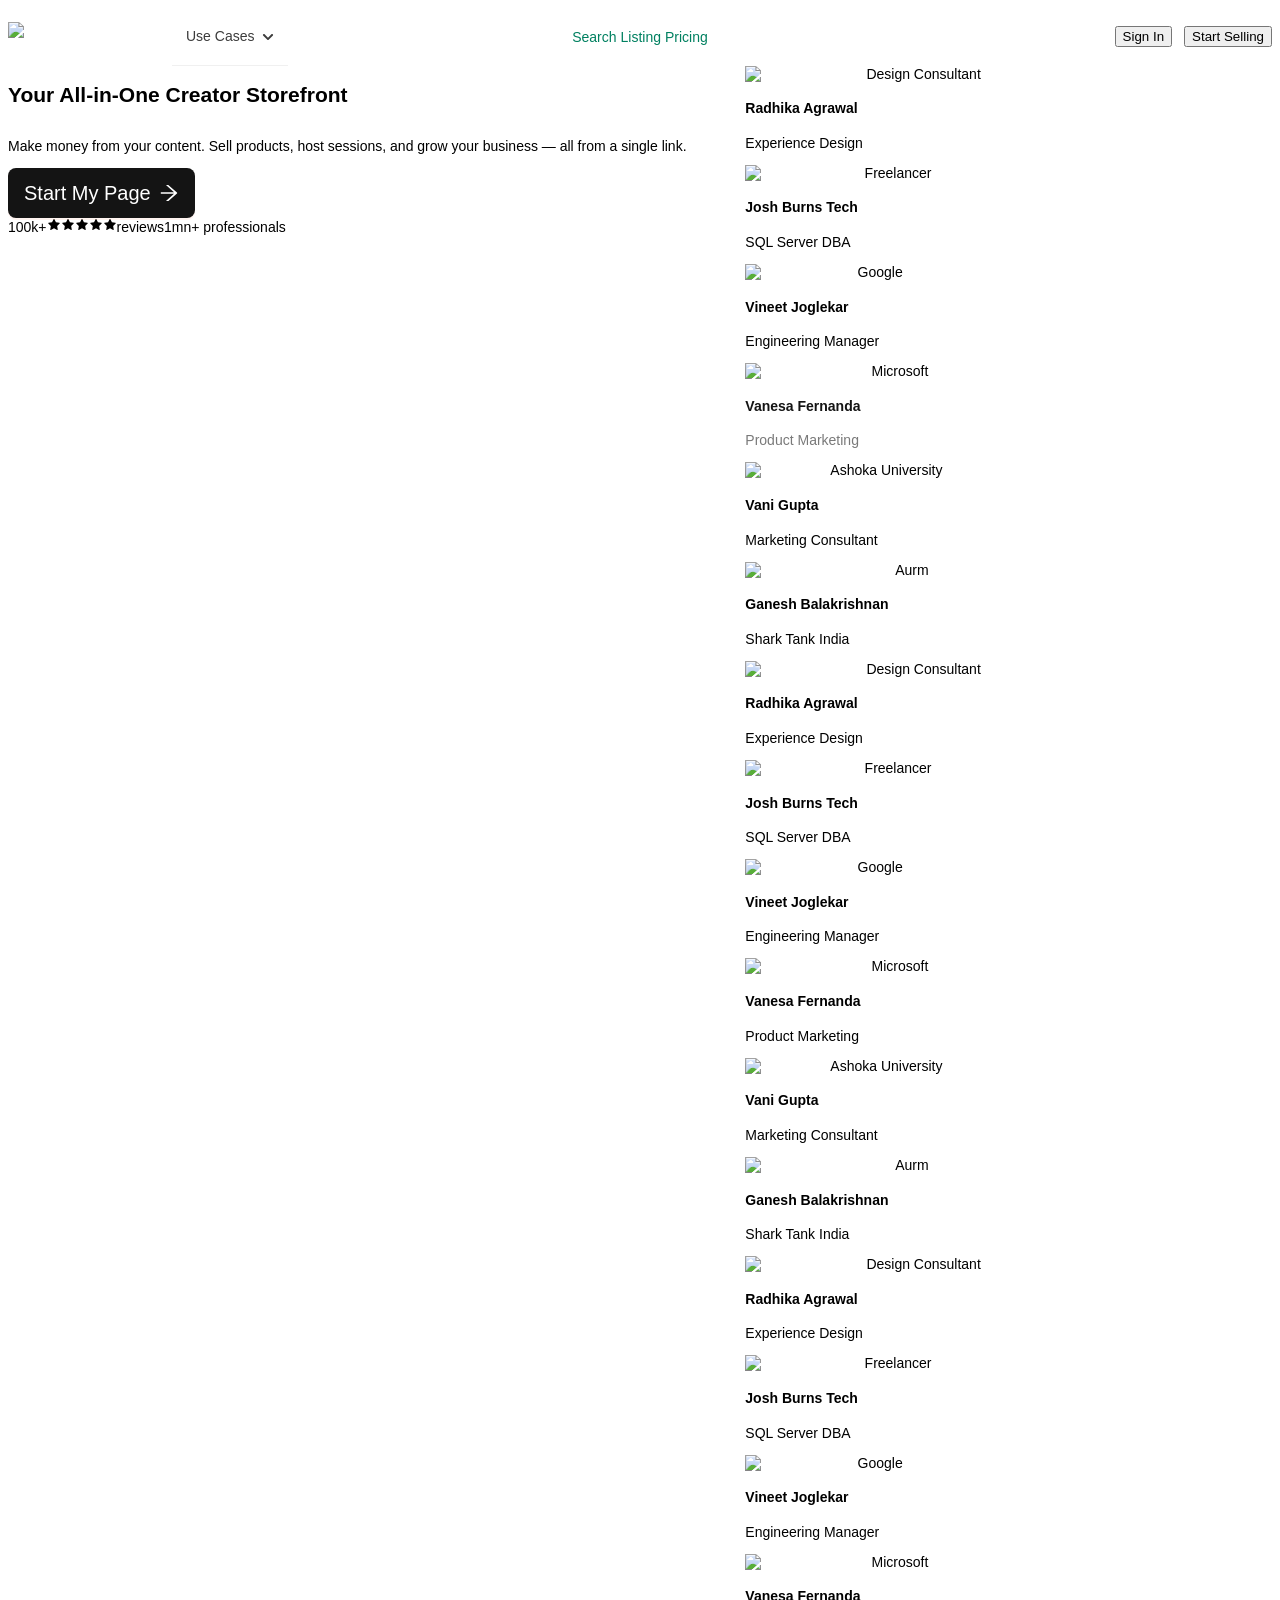
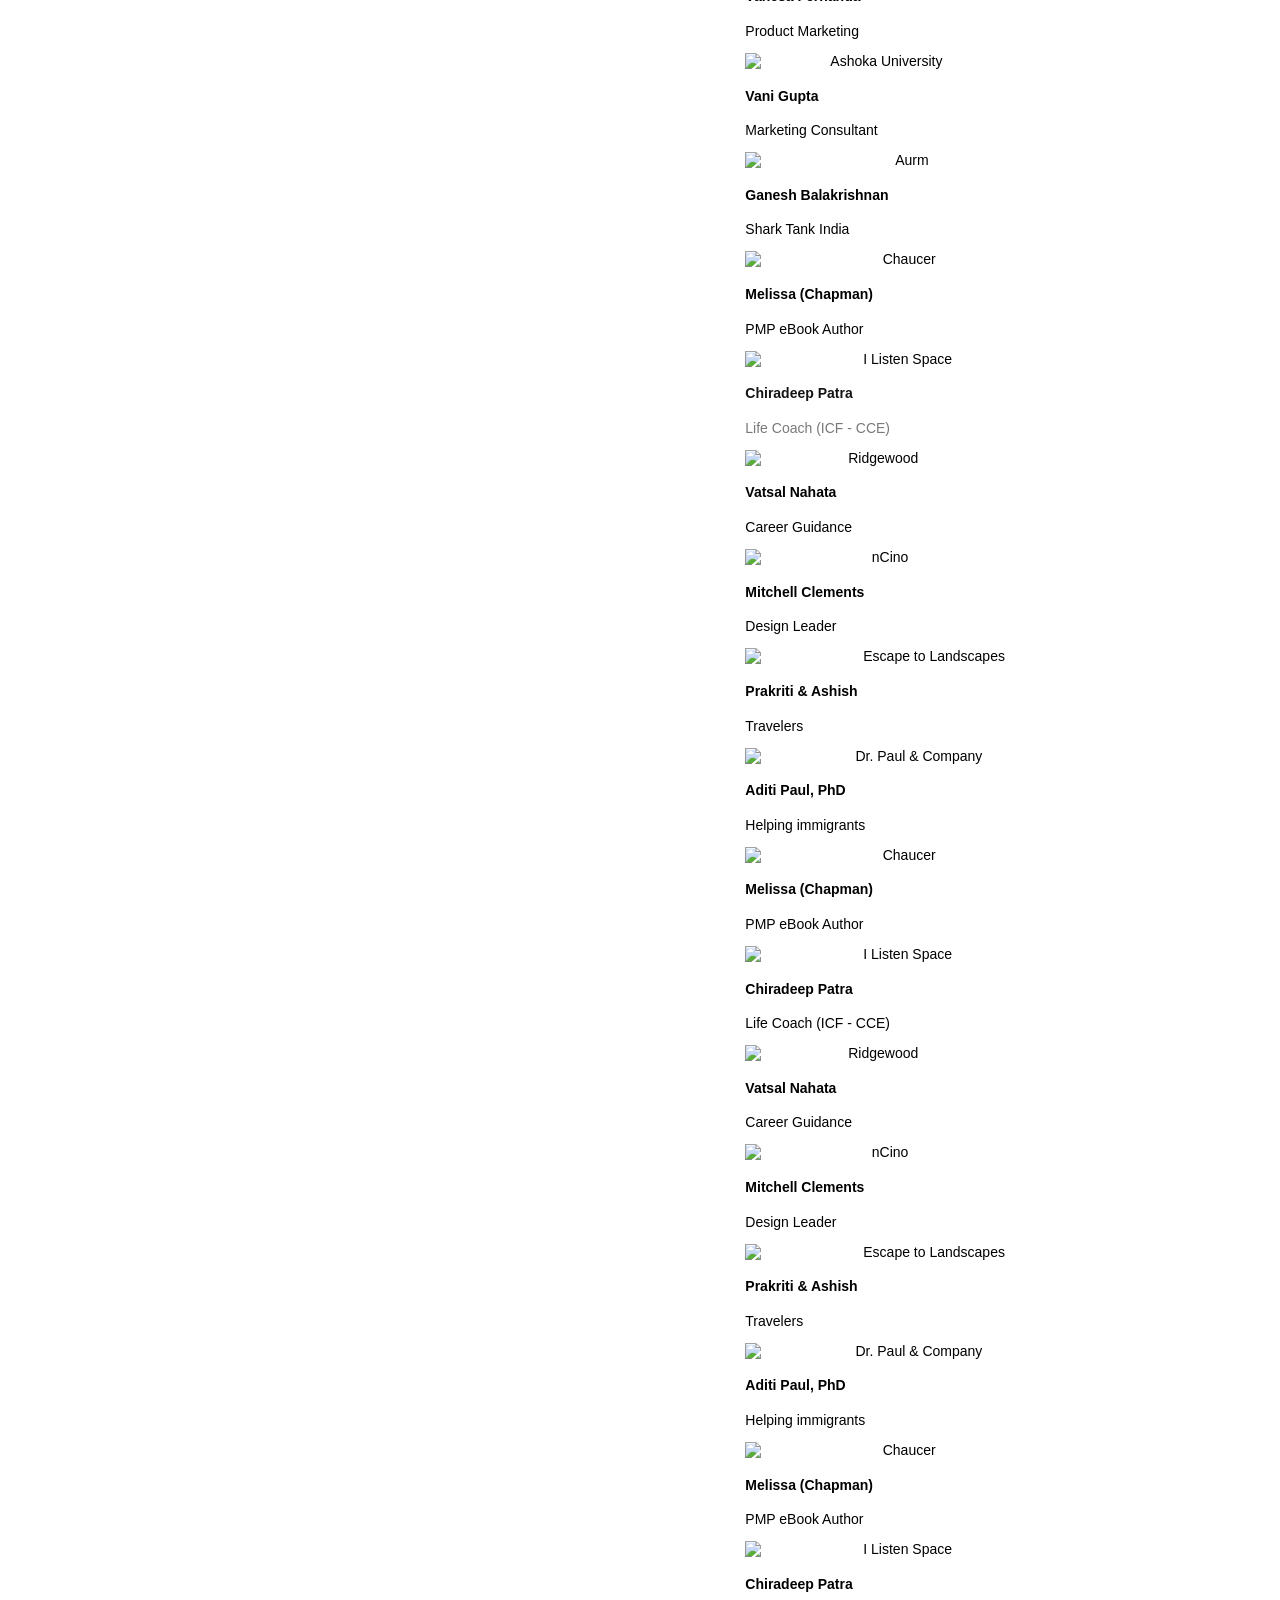
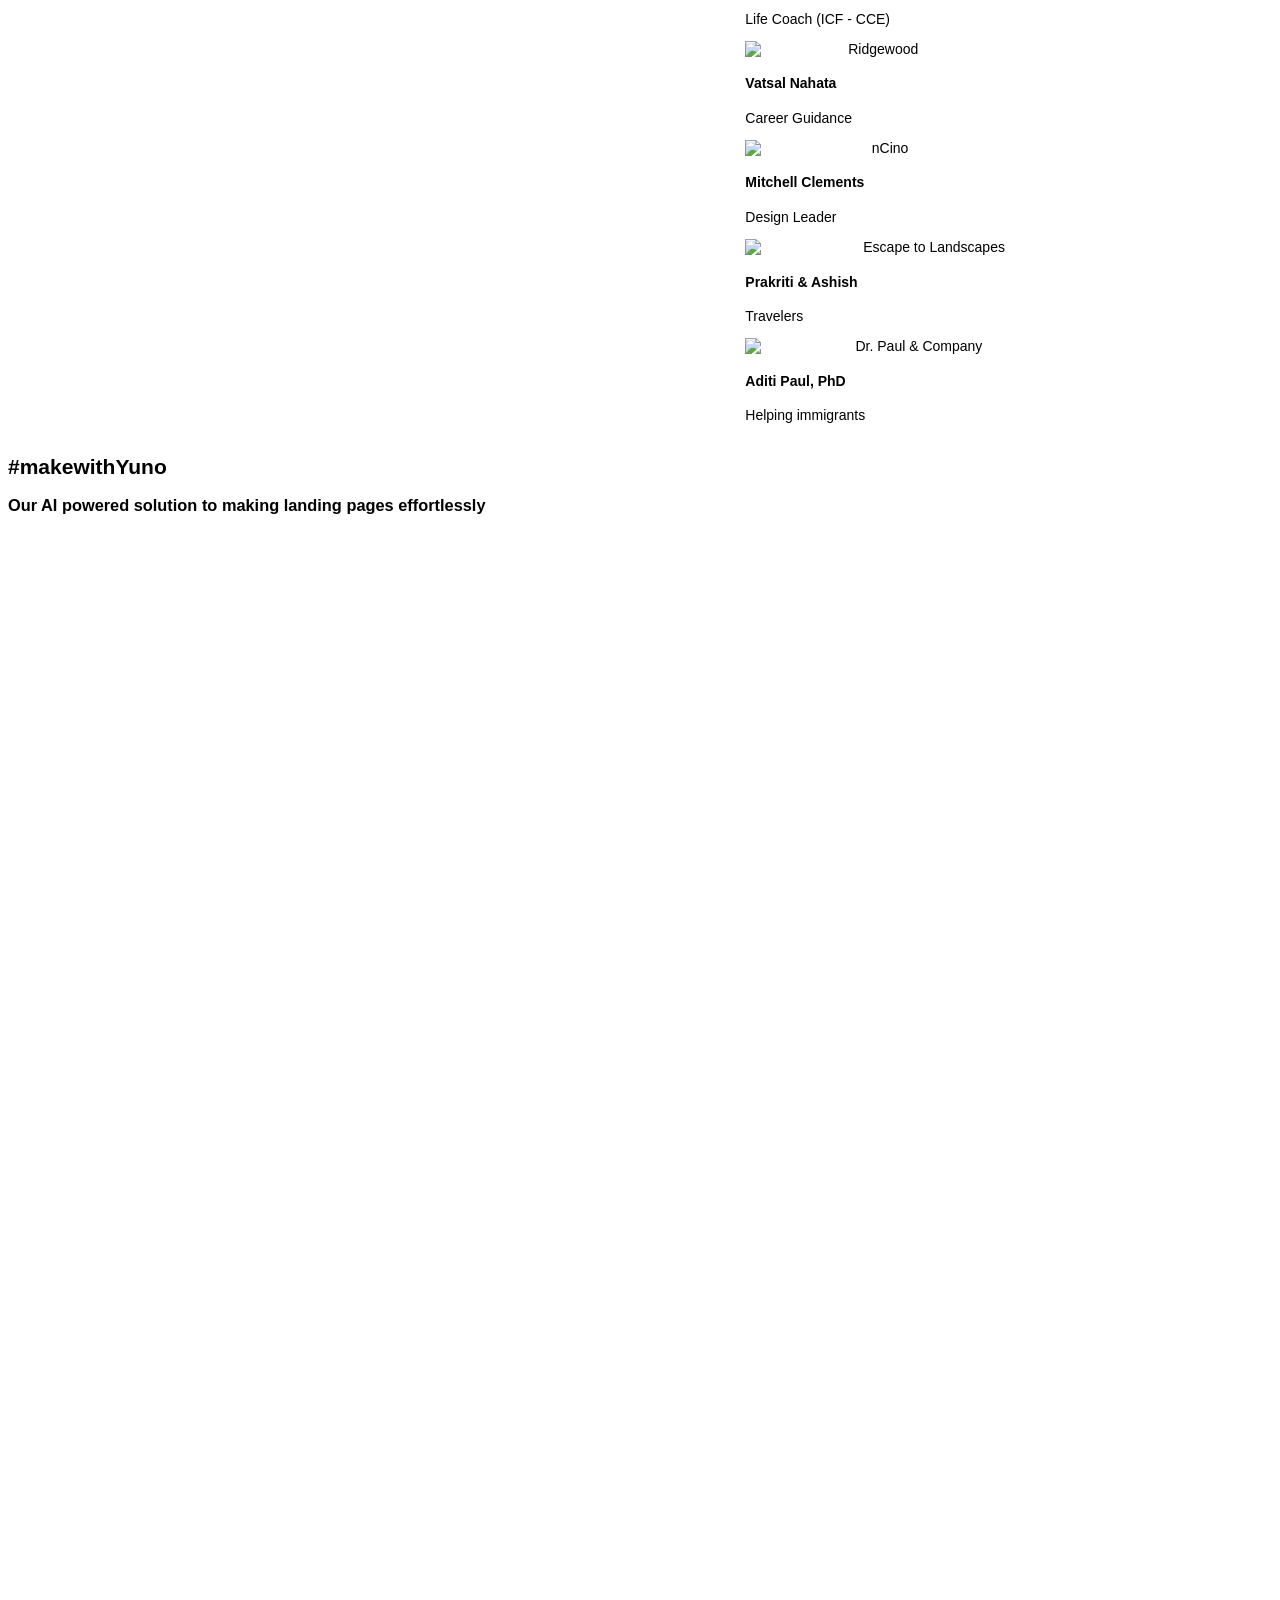
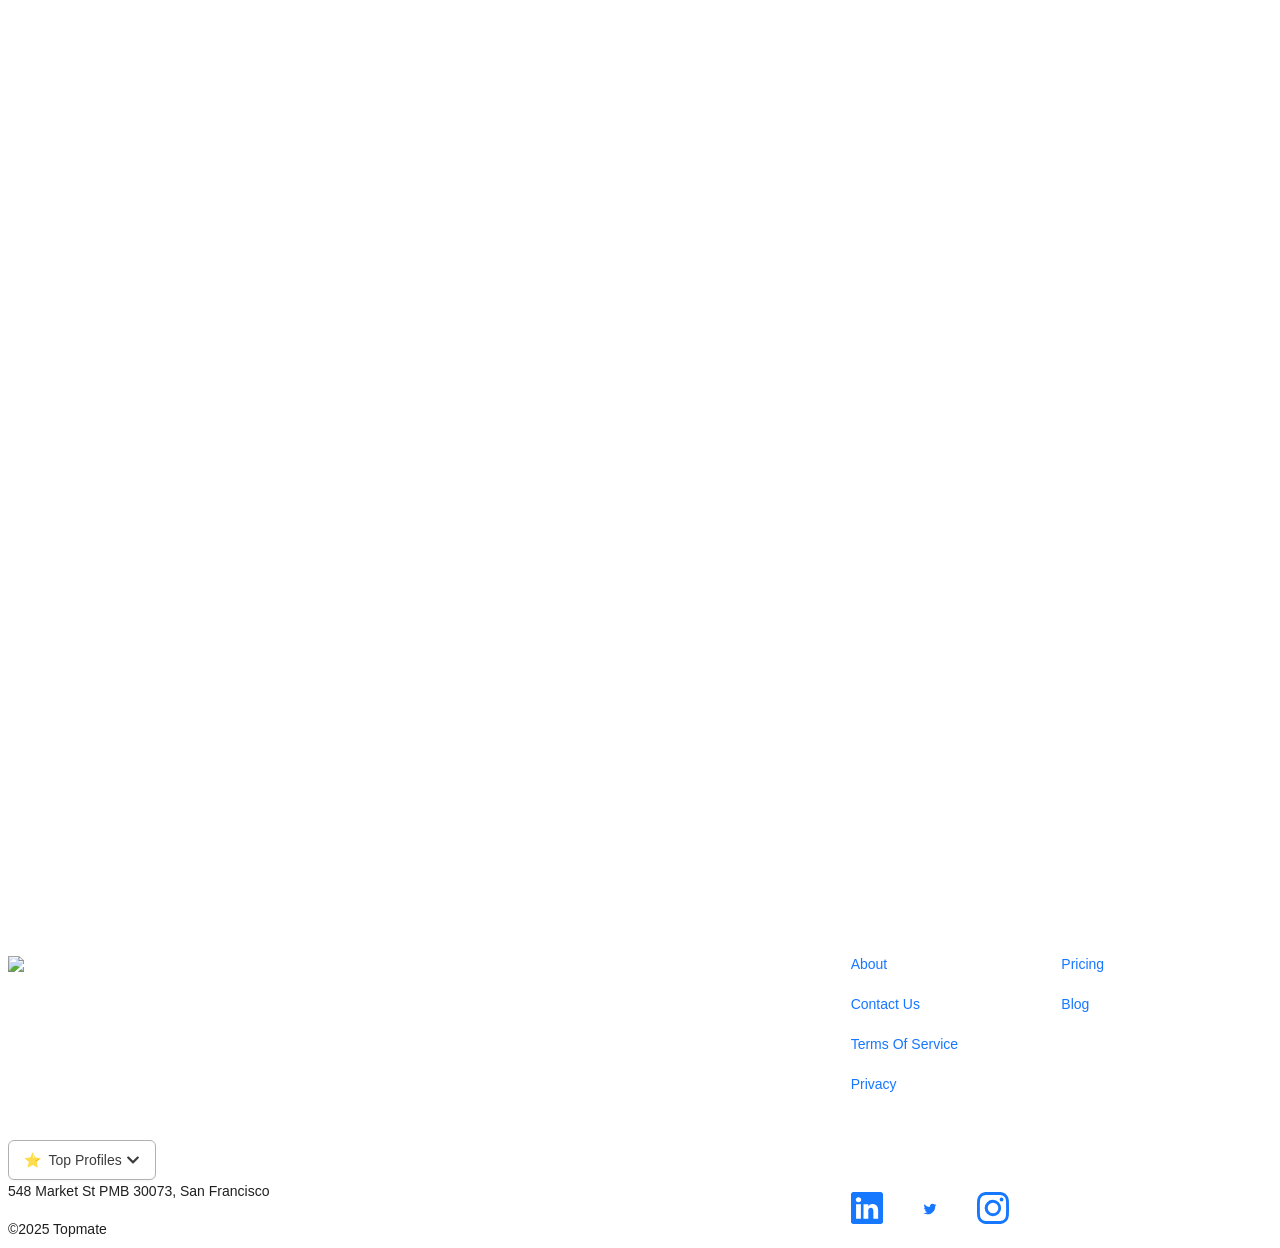
==== index.html @ a1cd2108 "Add files via upload" ====
<!DOCTYPE html>
<!-- saved from url=(0019)https://topmate.io/ -->
<html lang="en" class="__className_14abae"><head><meta http-equiv="Content-Type" content="text/html; charset=UTF-8"><script async="" src="./topmate_files/clarity.js"></script><script async="" src="./topmate_files/hxlh6yzzmr"></script><script src="./topmate_files/3659591550929113" async=""></script><script async="" src="./topmate_files/fbevents.js"></script><script async="" src="./topmate_files/gtm.js"></script><script>
      (function(w,d,s,l,i){w[l]=w[l]||[];
        w[l].push({'gtm.start': new Date().getTime(),event:'gtm.js', });
        var f=d.getElementsByTagName(s)[0],j=d.createElement(s),dl=l!='dataLayer'?'&l='+l:'';
        j.async=true;j.src='https://www.googletagmanager.com/gtm.js?id='+i+dl+'&gtm_auth=&gtm_preview=&gtm_cookies_win=x';
        f.parentNode.insertBefore(j,f);
      })(window,document,'script','dataLayer','GTM-5N35RTT');</script><style data-rc-order="prepend" rc-util-key="@ant-design-icons">
.anticon {
  display: inline-flex;
  align-items: center;
  color: inherit;
  font-style: normal;
  line-height: 0;
  text-align: center;
  text-transform: none;
  vertical-align: -0.125em;
  text-rendering: optimizeLegibility;
  -webkit-font-smoothing: antialiased;
  -moz-osx-font-smoothing: grayscale;
}

.anticon > * {
  line-height: 1;
}

.anticon svg {
  display: inline-block;
}

.anticon::before {
  display: none;
}

.anticon .anticon-icon {
  display: block;
}

.anticon[tabindex] {
  cursor: pointer;
}

.anticon-spin::before,
.anticon-spin {
  display: inline-block;
  -webkit-animation: loadingCircle 1s infinite linear;
  animation: loadingCircle 1s infinite linear;
}

@-webkit-keyframes loadingCircle {
  100% {
    -webkit-transform: rotate(360deg);
    transform: rotate(360deg);
  }
}

@keyframes loadingCircle {
  100% {
    -webkit-transform: rotate(360deg);
    transform: rotate(360deg);
  }
}
</style><meta name="viewport" content="width=device-width, initial-scale=1"><link rel="preload" as="image" imagesrcset="https://topmate.io/cdn-cgi/image/width=256,quality=90/images/common/topmate-light.svg 1x, https://topmate.io/cdn-cgi/image/width=384,quality=90/images/common/topmate-light.svg 2x" fetchpriority="high"><link rel="preload" as="image" imagesrcset="https://topmate.io/cdn-cgi/image/width=48,quality=90/images/common/logo-icon.svg 1x, https://topmate.io/cdn-cgi/image/width=96,quality=90/images/common/logo-icon.svg 2x" fetchpriority="high"><link rel="preload" as="image" imagesrcset="https://topmate.io/cdn-cgi/image/width=640,quality=90/images/common/topmate-dark.svg 1x, https://topmate.io/cdn-cgi/image/width=1080,quality=90/images/common/topmate-dark.svg 2x" fetchpriority="high"><link rel="stylesheet" href="./topmate_files/1ab988f4ce9b1c4b.css" data-precedence="next"><link rel="stylesheet" href="./topmate_files/5d698d78a831283f.css" data-precedence="next"><link rel="stylesheet" href="./topmate_files/ab55949b9208202a.css" data-precedence="next"><link rel="stylesheet" href="./topmate_files/450d6c06d1987554.css" data-precedence="next"><link rel="stylesheet" href="./topmate_files/f1845ddaba401ead.css" data-precedence="next"><link rel="stylesheet" href="./topmate_files/96eab72d1ee63faa.css" data-precedence="next"><link rel="stylesheet" href="./topmate_files/ef46db3751d8e999.css" data-precedence="next"><link rel="stylesheet" href="./topmate_files/9bc1ffd3896e0178.css" data-precedence="next"><link rel="stylesheet" href="./topmate_files/54af51d7764dca18.css" data-precedence="next"><link rel="stylesheet" href="./topmate_files/a650b4c8d4f6deb4.css" data-precedence="next"><link rel="preload" as="script" fetchpriority="low" href="./topmate_files/webpack-f3e8203f592b7cb8.js"><script async="" src="./topmate_files/hxlh6yzzmr(1)"></script><script async="" src="./topmate_files/raygun.min.js"></script><script src="./topmate_files/fd9d1056-960b046d78482c0a.js" async=""></script><script src="./topmate_files/2117-5844dfc57d85cc9d.js" async=""></script><script src="./topmate_files/main-app-be3d940aef6bd3eb.js" async=""></script><script src="./topmate_files/c857e369-f968715d863f4205.js" async=""></script><script src="./topmate_files/8e1d74a4-f312eb32444c3abb.js" async=""></script><script src="./topmate_files/0e762574-cf1672a64924060e.js" async=""></script><script src="./topmate_files/479ba886-cc4ef7e14f53437c.js" async=""></script><script src="./topmate_files/94730671-db76d1af16403c2a.js" async=""></script><script src="./topmate_files/370b0802-4797521a0e036e88.js" async=""></script><script src="./topmate_files/578c2090-d493acc38bf93a70.js" async=""></script><script src="./topmate_files/8504-d2da608901c50eea.js" async=""></script><script src="./topmate_files/2957-4306977f3f3da35d.js" async=""></script><script src="./topmate_files/830-dedcf638a827365d.js" async=""></script><script src="./topmate_files/6382-aaddbc0ba0287993.js" async=""></script><script src="./topmate_files/1889-029dc20ea944fe69.js" async=""></script><script src="./topmate_files/1134-6a1976442e1b5a0d.js" async=""></script><script src="./topmate_files/5831-0ac5cddc7083fbe0.js" async=""></script><script src="./topmate_files/2288-95501ffa63b440bb.js" async=""></script><script src="./topmate_files/3145-bb451803476ad7de.js" async=""></script><script src="./topmate_files/7648-1394a4f130425a52.js" async=""></script><script src="./topmate_files/5593-fda4e9d0ee2457b4.js" async=""></script><script src="./topmate_files/6892-29db721f0b5f4c72.js" async=""></script><script src="./topmate_files/1829-3362a65ca7f60910.js" async=""></script><script src="./topmate_files/9562-209f2a1c46a944c8.js" async=""></script><script src="./topmate_files/3082-4e29e8165bc6c1d3.js" async=""></script><script src="./topmate_files/1584-36c89ff31ed81fe3.js" async=""></script><script src="./topmate_files/2515-08ef8876a8533c4e.js" async=""></script><script src="./topmate_files/7381-5b52efe8968697a4.js" async=""></script><script src="./topmate_files/2080-5a0c7ec143f1271d.js" async=""></script><script src="./topmate_files/5535-886fd1e159bb4ed8.js" async=""></script><script src="./topmate_files/7048-03f299a219083621.js" async=""></script><script src="./topmate_files/1620-4a4a593feb725983.js" async=""></script><script src="./topmate_files/7562-582298e62f3de326.js" async=""></script><script src="./topmate_files/6343-71c28a97f9747a59.js" async=""></script><script src="./topmate_files/4724-a4191d3f1114029b.js" async=""></script><script src="./topmate_files/6281-03cce3a54a7c2036.js" async=""></script><script src="./topmate_files/3043-dae579327c2e2102.js" async=""></script><script src="./topmate_files/6431-e5928e7962b5e497.js" async=""></script><script src="./topmate_files/1803-a61de93fc2022565.js" async=""></script><script src="./topmate_files/9590-7dde5d8b8deef0ce.js" async=""></script><script src="./topmate_files/6119-5e111f04711905be.js" async=""></script><script src="./topmate_files/9320-b8e0e2a1632a7f07.js" async=""></script><script src="./topmate_files/9539-7eadd0f7609fa154.js" async=""></script><script src="./topmate_files/6137-f92f740dbe3f2ced.js" async=""></script><script src="./topmate_files/18-627b07893e1fbfc6.js" async=""></script><script src="./topmate_files/4971-c5d6c63756d4fe3f.js" async=""></script><script src="./topmate_files/4732-90abcb4ec6660e4d.js" async=""></script><script src="./topmate_files/178-d784c0a5efdc9c83.js" async=""></script><script src="./topmate_files/4620-328842f611b986f3.js" async=""></script><script src="./topmate_files/2771-37ac25c332c10a2e.js" async=""></script><script src="./topmate_files/3173-d9ba8489c5a12587.js" async=""></script><script src="./topmate_files/5777-4fb0a7ab26f1722b.js" async=""></script><script src="./topmate_files/588-7e30dbcc73d40079.js" async=""></script><script src="./topmate_files/500-105bed6233c03229.js" async=""></script><script src="./topmate_files/layout-623de0bdad467c54.js" async=""></script><script src="./topmate_files/2238-e76148088856b1e0.js" async=""></script><script src="./topmate_files/7312-b8398dee1b29f312.js" async=""></script><script src="./topmate_files/layout-4e718396bcfb2469.js" async=""></script><script src="./topmate_files/5735-7c43a1b058023446.js" async=""></script><script src="./topmate_files/not-found-5b7ed0d04c7c05b9.js" async=""></script><script src="./topmate_files/7064-203722994bed1787.js" async=""></script><meta name="theme-color" content="#ffffff"><title>Your All-in-One Creator Storefront</title><meta name="description" content="Make money from your content. Sell products, host sessions, and grow your business — all from a single link."><link rel="manifest" href="https://topmate.io/manifest.json" crossorigin="use-credentials"><meta name="robots" content="index, follow"><link rel="canonical" href="https://topmate.io/"><meta name="facebook-domain-verification" content="xewq3sfwoskylhfigrhakv2hy7zemf"><meta property="og:title" content="Your All-in-One Creator Storefront"><meta property="og:description" content="Make money from your content. Sell products, host sessions, and grow your business — all from a single link."><meta property="og:url" content="https://topmate.io/"><meta property="og:image" content="https://topmate.io/meta_referral_image.png"><meta property="og:type" content="website"><meta name="twitter:card" content="summary_large_image"><meta name="twitter:title" content="Your All-in-One Creator Storefront"><meta name="twitter:description" content="Make money from your content. Sell products, host sessions, and grow your business — all from a single link."><meta name="twitter:image" content="https://topmate.io/meta-referal-image.png"><link rel="shortcut icon" href="https://topmate.io/favicon.svg"><link rel="apple-touch-icon" href="https://topmate.io/apple-icon-57x57.png"><link rel="icon" href="https://topmate.io/android-icon-192x192.png"><meta name="next-size-adjust"><script type="text/javascript">
            
            // Raygun enabled for production OR when explicitly enabled
            !function(a,b,c,d,e,f,g,h){a.RaygunObject=e,a[e]=a[e]||function(){
            (a[e].o=a[e].o||[]).push(arguments)},f=b.createElement(c),g=b.getElementsByTagName(c)[0],
            f.async=1,f.src=d,g.parentNode.insertBefore(f,g),h=a.onerror,a.onerror=function(b,c,d,f,g){
            h&&h(b,c,d,f,g),g||(g=new Error(b)),a[e].q=a[e].q||[],a[e].q.push({
            e:g})}}(window,document,"script","//cdn.raygun.io/raygun4js/raygun.min.js","rg4js");

            rg4js('apiKey', 'LPSvB7yOOsp1DPP0IJzm1w');
            rg4js('enableCrashReporting', true);
            rg4js('options', {
              ignoreAjaxAbort: false,           // Enable Ajax abort tracking
              ignoreAjaxError: false,           // Enable Ajax error tracking
              debugMode: false, // Enable debug in development
              ignore3rdPartyErrors: true,
              wrapAsynchronousCallbacks: true,
              excludedHostnames: ['.vercel.app','staging'], // Remove localhost from excluded
              // excludedUserAgents: ['PhantomJS', 'MSIE'],
              disableErrorTracking: false,
              disablePulse: true,
              // pulseMaxVirtualPageDuration: 1800000,
              // pulseIgnoreUrlCasing: false,
              automaticPerformanceCustomTimings: false,
              captureUnhandledRejections: true,
              disableAjaxErrorTracking: false,  // Enable Ajax error tracking
              disableAjaxAbortTracking: false,  // Enable Ajax abort tracking
              disableFetchErrorTracking: false, // Enable Fetch error tracking
              disablePerformanceTracking: true,
            });

            // Initialize Raygun session ID with environment tagging
            (function() {
              if (window.localStorage) {
                var sessionId = window.localStorage.getItem('raygun-session-id');
                if (!sessionId) {
                  sessionId = 'session_' + Date.now() + '_' + Math.random().toString(36).substr(2, 9);
                  window.localStorage.setItem('raygun-session-id', sessionId);
                }
                
                // Environment detection based on hostname
                var envTag = 'development';
                if (window.location.hostname.includes('topmate.io')) {
                  envTag = 'production';
                } else if (window.location.hostname.includes('staging')) {
                  envTag = 'staging';
                }
                
                // Tag the session with environment
                if (window.rg4js) {
                  var raygunInstance = window.rg4js("getRaygunInstance");
                  if (raygunInstance) {
                    raygunInstance.withTags(['env-' + envTag]);
                  }
                }
              }
            })();
            
            

           </script><script src="./topmate_files/polyfills-42372ed130431b0a.js" nomodule=""></script><style id="antd-cssinjs" data-rc-order="prepend" data-rc-priority="-1000">@layer antd{a:where(.css-1ee3nc1){color:#008060;text-decoration:none;background-color:transparent;outline:none;cursor:pointer;transition:color 0.3s;-webkit-text-decoration-skip:objects;}a:where(.css-1ee3nc1):hover{color:#319978;}a:where(.css-1ee3nc1):active{color:#005946;}a:where(.css-1ee3nc1):active,a:where(.css-1ee3nc1):hover{text-decoration:none;outline:0;}a:where(.css-1ee3nc1):focus{text-decoration:none;outline:0;}a:where(.css-1ee3nc1)[disabled]{color:rgba(33,33,33,0.25);cursor:not-allowed;}:where(.css-1ee3nc1) a{color:#008060;text-decoration:none;background-color:transparent;outline:none;cursor:pointer;transition:color 0.3s;-webkit-text-decoration-skip:objects;}:where(.css-1ee3nc1) a:hover{color:#319978;}:where(.css-1ee3nc1) a:active{color:#005946;}:where(.css-1ee3nc1) a:active,:where(.css-1ee3nc1) a:hover{text-decoration:none;outline:0;}:where(.css-1ee3nc1) a:focus{text-decoration:none;outline:0;}:where(.css-1ee3nc1) a[disabled]{color:rgba(33,33,33,0.25);cursor:not-allowed;}:where(.css-1ee3nc1).anticon{display:inline-flex;align-items:center;color:inherit;font-style:normal;line-height:0;text-align:center;text-transform:none;vertical-align:-0.125em;text-rendering:optimizeLegibility;-webkit-font-smoothing:antialiased;-moz-osx-font-smoothing:grayscale;}:where(.css-1ee3nc1).anticon >*{line-height:1;}:where(.css-1ee3nc1).anticon svg{display:inline-block;}:where(.css-1ee3nc1).anticon .anticon .anticon-icon{display:block;}}@layer antd{:where(.css-1ee3nc1).ant-row{font-family:-apple-system,BlinkMacSystemFont,'Segoe UI',Roboto,'Helvetica Neue',Arial,'Noto Sans',sans-serif,'Apple Color Emoji','Segoe UI Emoji','Segoe UI Symbol','Noto Color Emoji';font-size:14px;box-sizing:border-box;}:where(.css-1ee3nc1).ant-row::before,:where(.css-1ee3nc1).ant-row::after{box-sizing:border-box;}:where(.css-1ee3nc1).ant-row [class^="ant-row"],:where(.css-1ee3nc1).ant-row [class*=" ant-row"]{box-sizing:border-box;}:where(.css-1ee3nc1).ant-row [class^="ant-row"]::before,:where(.css-1ee3nc1).ant-row [class*=" ant-row"]::before,:where(.css-1ee3nc1).ant-row [class^="ant-row"]::after,:where(.css-1ee3nc1).ant-row [class*=" ant-row"]::after{box-sizing:border-box;}:where(.css-1ee3nc1).ant-row{display:flex;flex-flow:row wrap;min-width:0;}:where(.css-1ee3nc1).ant-row::before,:where(.css-1ee3nc1).ant-row::after{display:flex;}:where(.css-1ee3nc1).ant-row-no-wrap{flex-wrap:nowrap;}:where(.css-1ee3nc1).ant-row-start{justify-content:flex-start;}:where(.css-1ee3nc1).ant-row-center{justify-content:center;}:where(.css-1ee3nc1).ant-row-end{justify-content:flex-end;}:where(.css-1ee3nc1).ant-row-space-between{justify-content:space-between;}:where(.css-1ee3nc1).ant-row-space-around{justify-content:space-around;}:where(.css-1ee3nc1).ant-row-space-evenly{justify-content:space-evenly;}:where(.css-1ee3nc1).ant-row-top{align-items:flex-start;}:where(.css-1ee3nc1).ant-row-middle{align-items:center;}:where(.css-1ee3nc1).ant-row-bottom{align-items:flex-end;}}@layer antd{:where(.css-1ee3nc1).ant-col{font-family:-apple-system,BlinkMacSystemFont,'Segoe UI',Roboto,'Helvetica Neue',Arial,'Noto Sans',sans-serif,'Apple Color Emoji','Segoe UI Emoji','Segoe UI Symbol','Noto Color Emoji';font-size:14px;box-sizing:border-box;}:where(.css-1ee3nc1).ant-col::before,:where(.css-1ee3nc1).ant-col::after{box-sizing:border-box;}:where(.css-1ee3nc1).ant-col [class^="ant-col"],:where(.css-1ee3nc1).ant-col [class*=" ant-col"]{box-sizing:border-box;}:where(.css-1ee3nc1).ant-col [class^="ant-col"]::before,:where(.css-1ee3nc1).ant-col [class*=" ant-col"]::before,:where(.css-1ee3nc1).ant-col [class^="ant-col"]::after,:where(.css-1ee3nc1).ant-col [class*=" ant-col"]::after{box-sizing:border-box;}:where(.css-1ee3nc1).ant-col{position:relative;max-width:100%;min-height:1px;}:where(.css-1ee3nc1).ant-col-24{--ant-display:block;display:block;display:var(--ant-display);flex:0 0 100%;max-width:100%;}:where(.css-1ee3nc1).ant-col-push-24{inset-inline-start:100%;}:where(.css-1ee3nc1).ant-col-pull-24{inset-inline-end:100%;}:where(.css-1ee3nc1).ant-col-offset-24{margin-inline-start:100%;}:where(.css-1ee3nc1).ant-col-order-24{order:24;}:where(.css-1ee3nc1).ant-col-23{--ant-display:block;display:block;display:var(--ant-display);flex:0 0 95.83333333333334%;max-width:95.83333333333334%;}:where(.css-1ee3nc1).ant-col-push-23{inset-inline-start:95.83333333333334%;}:where(.css-1ee3nc1).ant-col-pull-23{inset-inline-end:95.83333333333334%;}:where(.css-1ee3nc1).ant-col-offset-23{margin-inline-start:95.83333333333334%;}:where(.css-1ee3nc1).ant-col-order-23{order:23;}:where(.css-1ee3nc1).ant-col-22{--ant-display:block;display:block;display:var(--ant-display);flex:0 0 91.66666666666666%;max-width:91.66666666666666%;}:where(.css-1ee3nc1).ant-col-push-22{inset-inline-start:91.66666666666666%;}:where(.css-1ee3nc1).ant-col-pull-22{inset-inline-end:91.66666666666666%;}:where(.css-1ee3nc1).ant-col-offset-22{margin-inline-start:91.66666666666666%;}:where(.css-1ee3nc1).ant-col-order-22{order:22;}:where(.css-1ee3nc1).ant-col-21{--ant-display:block;display:block;display:var(--ant-display);flex:0 0 87.5%;max-width:87.5%;}:where(.css-1ee3nc1).ant-col-push-21{inset-inline-start:87.5%;}:where(.css-1ee3nc1).ant-col-pull-21{inset-inline-end:87.5%;}:where(.css-1ee3nc1).ant-col-offset-21{margin-inline-start:87.5%;}:where(.css-1ee3nc1).ant-col-order-21{order:21;}:where(.css-1ee3nc1).ant-col-20{--ant-display:block;display:block;display:var(--ant-display);flex:0 0 83.33333333333334%;max-width:83.33333333333334%;}:where(.css-1ee3nc1).ant-col-push-20{inset-inline-start:83.33333333333334%;}:where(.css-1ee3nc1).ant-col-pull-20{inset-inline-end:83.33333333333334%;}:where(.css-1ee3nc1).ant-col-offset-20{margin-inline-start:83.33333333333334%;}:where(.css-1ee3nc1).ant-col-order-20{order:20;}:where(.css-1ee3nc1).ant-col-19{--ant-display:block;display:block;display:var(--ant-display);flex:0 0 79.16666666666666%;max-width:79.16666666666666%;}:where(.css-1ee3nc1).ant-col-push-19{inset-inline-start:79.16666666666666%;}:where(.css-1ee3nc1).ant-col-pull-19{inset-inline-end:79.16666666666666%;}:where(.css-1ee3nc1).ant-col-offset-19{margin-inline-start:79.16666666666666%;}:where(.css-1ee3nc1).ant-col-order-19{order:19;}:where(.css-1ee3nc1).ant-col-18{--ant-display:block;display:block;display:var(--ant-display);flex:0 0 75%;max-width:75%;}:where(.css-1ee3nc1).ant-col-push-18{inset-inline-start:75%;}:where(.css-1ee3nc1).ant-col-pull-18{inset-inline-end:75%;}:where(.css-1ee3nc1).ant-col-offset-18{margin-inline-start:75%;}:where(.css-1ee3nc1).ant-col-order-18{order:18;}:where(.css-1ee3nc1).ant-col-17{--ant-display:block;display:block;display:var(--ant-display);flex:0 0 70.83333333333334%;max-width:70.83333333333334%;}:where(.css-1ee3nc1).ant-col-push-17{inset-inline-start:70.83333333333334%;}:where(.css-1ee3nc1).ant-col-pull-17{inset-inline-end:70.83333333333334%;}:where(.css-1ee3nc1).ant-col-offset-17{margin-inline-start:70.83333333333334%;}:where(.css-1ee3nc1).ant-col-order-17{order:17;}:where(.css-1ee3nc1).ant-col-16{--ant-display:block;display:block;display:var(--ant-display);flex:0 0 66.66666666666666%;max-width:66.66666666666666%;}:where(.css-1ee3nc1).ant-col-push-16{inset-inline-start:66.66666666666666%;}:where(.css-1ee3nc1).ant-col-pull-16{inset-inline-end:66.66666666666666%;}:where(.css-1ee3nc1).ant-col-offset-16{margin-inline-start:66.66666666666666%;}:where(.css-1ee3nc1).ant-col-order-16{order:16;}:where(.css-1ee3nc1).ant-col-15{--ant-display:block;display:block;display:var(--ant-display);flex:0 0 62.5%;max-width:62.5%;}:where(.css-1ee3nc1).ant-col-push-15{inset-inline-start:62.5%;}:where(.css-1ee3nc1).ant-col-pull-15{inset-inline-end:62.5%;}:where(.css-1ee3nc1).ant-col-offset-15{margin-inline-start:62.5%;}:where(.css-1ee3nc1).ant-col-order-15{order:15;}:where(.css-1ee3nc1).ant-col-14{--ant-display:block;display:block;display:var(--ant-display);flex:0 0 58.333333333333336%;max-width:58.333333333333336%;}:where(.css-1ee3nc1).ant-col-push-14{inset-inline-start:58.333333333333336%;}:where(.css-1ee3nc1).ant-col-pull-14{inset-inline-end:58.333333333333336%;}:where(.css-1ee3nc1).ant-col-offset-14{margin-inline-start:58.333333333333336%;}:where(.css-1ee3nc1).ant-col-order-14{order:14;}:where(.css-1ee3nc1).ant-col-13{--ant-display:block;display:block;display:var(--ant-display);flex:0 0 54.166666666666664%;max-width:54.166666666666664%;}:where(.css-1ee3nc1).ant-col-push-13{inset-inline-start:54.166666666666664%;}:where(.css-1ee3nc1).ant-col-pull-13{inset-inline-end:54.166666666666664%;}:where(.css-1ee3nc1).ant-col-offset-13{margin-inline-start:54.166666666666664%;}:where(.css-1ee3nc1).ant-col-order-13{order:13;}:where(.css-1ee3nc1).ant-col-12{--ant-display:block;display:block;display:var(--ant-display);flex:0 0 50%;max-width:50%;}:where(.css-1ee3nc1).ant-col-push-12{inset-inline-start:50%;}:where(.css-1ee3nc1).ant-col-pull-12{inset-inline-end:50%;}:where(.css-1ee3nc1).ant-col-offset-12{margin-inline-start:50%;}:where(.css-1ee3nc1).ant-col-order-12{order:12;}:where(.css-1ee3nc1).ant-col-11{--ant-display:block;display:block;display:var(--ant-display);flex:0 0 45.83333333333333%;max-width:45.83333333333333%;}:where(.css-1ee3nc1).ant-col-push-11{inset-inline-start:45.83333333333333%;}:where(.css-1ee3nc1).ant-col-pull-11{inset-inline-end:45.83333333333333%;}:where(.css-1ee3nc1).ant-col-offset-11{margin-inline-start:45.83333333333333%;}:where(.css-1ee3nc1).ant-col-order-11{order:11;}:where(.css-1ee3nc1).ant-col-10{--ant-display:block;display:block;display:var(--ant-display);flex:0 0 41.66666666666667%;max-width:41.66666666666667%;}:where(.css-1ee3nc1).ant-col-push-10{inset-inline-start:41.66666666666667%;}:where(.css-1ee3nc1).ant-col-pull-10{inset-inline-end:41.66666666666667%;}:where(.css-1ee3nc1).ant-col-offset-10{margin-inline-start:41.66666666666667%;}:where(.css-1ee3nc1).ant-col-order-10{order:10;}:where(.css-1ee3nc1).ant-col-9{--ant-display:block;display:block;display:var(--ant-display);flex:0 0 37.5%;max-width:37.5%;}:where(.css-1ee3nc1).ant-col-push-9{inset-inline-start:37.5%;}:where(.css-1ee3nc1).ant-col-pull-9{inset-inline-end:37.5%;}:where(.css-1ee3nc1).ant-col-offset-9{margin-inline-start:37.5%;}:where(.css-1ee3nc1).ant-col-order-9{order:9;}:where(.css-1ee3nc1).ant-col-8{--ant-display:block;display:block;display:var(--ant-display);flex:0 0 33.33333333333333%;max-width:33.33333333333333%;}:where(.css-1ee3nc1).ant-col-push-8{inset-inline-start:33.33333333333333%;}:where(.css-1ee3nc1).ant-col-pull-8{inset-inline-end:33.33333333333333%;}:where(.css-1ee3nc1).ant-col-offset-8{margin-inline-start:33.33333333333333%;}:where(.css-1ee3nc1).ant-col-order-8{order:8;}:where(.css-1ee3nc1).ant-col-7{--ant-display:block;display:block;display:var(--ant-display);flex:0 0 29.166666666666668%;max-width:29.166666666666668%;}:where(.css-1ee3nc1).ant-col-push-7{inset-inline-start:29.166666666666668%;}:where(.css-1ee3nc1).ant-col-pull-7{inset-inline-end:29.166666666666668%;}:where(.css-1ee3nc1).ant-col-offset-7{margin-inline-start:29.166666666666668%;}:where(.css-1ee3nc1).ant-col-order-7{order:7;}:where(.css-1ee3nc1).ant-col-6{--ant-display:block;display:block;display:var(--ant-display);flex:0 0 25%;max-width:25%;}:where(.css-1ee3nc1).ant-col-push-6{inset-inline-start:25%;}:where(.css-1ee3nc1).ant-col-pull-6{inset-inline-end:25%;}:where(.css-1ee3nc1).ant-col-offset-6{margin-inline-start:25%;}:where(.css-1ee3nc1).ant-col-order-6{order:6;}:where(.css-1ee3nc1).ant-col-5{--ant-display:block;display:block;display:var(--ant-display);flex:0 0 20.833333333333336%;max-width:20.833333333333336%;}:where(.css-1ee3nc1).ant-col-push-5{inset-inline-start:20.833333333333336%;}:where(.css-1ee3nc1).ant-col-pull-5{inset-inline-end:20.833333333333336%;}:where(.css-1ee3nc1).ant-col-offset-5{margin-inline-start:20.833333333333336%;}:where(.css-1ee3nc1).ant-col-order-5{order:5;}:where(.css-1ee3nc1).ant-col-4{--ant-display:block;display:block;display:var(--ant-display);flex:0 0 16.666666666666664%;max-width:16.666666666666664%;}:where(.css-1ee3nc1).ant-col-push-4{inset-inline-start:16.666666666666664%;}:where(.css-1ee3nc1).ant-col-pull-4{inset-inline-end:16.666666666666664%;}:where(.css-1ee3nc1).ant-col-offset-4{margin-inline-start:16.666666666666664%;}:where(.css-1ee3nc1).ant-col-order-4{order:4;}:where(.css-1ee3nc1).ant-col-3{--ant-display:block;display:block;display:var(--ant-display);flex:0 0 12.5%;max-width:12.5%;}:where(.css-1ee3nc1).ant-col-push-3{inset-inline-start:12.5%;}:where(.css-1ee3nc1).ant-col-pull-3{inset-inline-end:12.5%;}:where(.css-1ee3nc1).ant-col-offset-3{margin-inline-start:12.5%;}:where(.css-1ee3nc1).ant-col-order-3{order:3;}:where(.css-1ee3nc1).ant-col-2{--ant-display:block;display:block;display:var(--ant-display);flex:0 0 8.333333333333332%;max-width:8.333333333333332%;}:where(.css-1ee3nc1).ant-col-push-2{inset-inline-start:8.333333333333332%;}:where(.css-1ee3nc1).ant-col-pull-2{inset-inline-end:8.333333333333332%;}:where(.css-1ee3nc1).ant-col-offset-2{margin-inline-start:8.333333333333332%;}:where(.css-1ee3nc1).ant-col-order-2{order:2;}:where(.css-1ee3nc1).ant-col-1{--ant-display:block;display:block;display:var(--ant-display);flex:0 0 4.166666666666666%;max-width:4.166666666666666%;}:where(.css-1ee3nc1).ant-col-push-1{inset-inline-start:4.166666666666666%;}:where(.css-1ee3nc1).ant-col-pull-1{inset-inline-end:4.166666666666666%;}:where(.css-1ee3nc1).ant-col-offset-1{margin-inline-start:4.166666666666666%;}:where(.css-1ee3nc1).ant-col-order-1{order:1;}:where(.css-1ee3nc1).ant-col-0{display:none;}:where(.css-1ee3nc1).ant-col-push-0{inset-inline-start:auto;}:where(.css-1ee3nc1).ant-col-pull-0{inset-inline-end:auto;}:where(.css-1ee3nc1).ant-col-offset-0{margin-inline-start:0;}:where(.css-1ee3nc1).ant-col-order-0{order:0;}:where(.css-1ee3nc1).ant-col-flex{flex:var(--ant-col-flex);}:where(.css-1ee3nc1).ant-col-xs-24{--ant-display:block;display:block;display:var(--ant-display);flex:0 0 100%;max-width:100%;}:where(.css-1ee3nc1).ant-col-xs-push-24{inset-inline-start:100%;}:where(.css-1ee3nc1).ant-col-xs-pull-24{inset-inline-end:100%;}:where(.css-1ee3nc1).ant-col-xs-offset-24{margin-inline-start:100%;}:where(.css-1ee3nc1).ant-col-xs-order-24{order:24;}:where(.css-1ee3nc1).ant-col-xs-23{--ant-display:block;display:block;display:var(--ant-display);flex:0 0 95.83333333333334%;max-width:95.83333333333334%;}:where(.css-1ee3nc1).ant-col-xs-push-23{inset-inline-start:95.83333333333334%;}:where(.css-1ee3nc1).ant-col-xs-pull-23{inset-inline-end:95.83333333333334%;}:where(.css-1ee3nc1).ant-col-xs-offset-23{margin-inline-start:95.83333333333334%;}:where(.css-1ee3nc1).ant-col-xs-order-23{order:23;}:where(.css-1ee3nc1).ant-col-xs-22{--ant-display:block;display:block;display:var(--ant-display);flex:0 0 91.66666666666666%;max-width:91.66666666666666%;}:where(.css-1ee3nc1).ant-col-xs-push-22{inset-inline-start:91.66666666666666%;}:where(.css-1ee3nc1).ant-col-xs-pull-22{inset-inline-end:91.66666666666666%;}:where(.css-1ee3nc1).ant-col-xs-offset-22{margin-inline-start:91.66666666666666%;}:where(.css-1ee3nc1).ant-col-xs-order-22{order:22;}:where(.css-1ee3nc1).ant-col-xs-21{--ant-display:block;display:block;display:var(--ant-display);flex:0 0 87.5%;max-width:87.5%;}:where(.css-1ee3nc1).ant-col-xs-push-21{inset-inline-start:87.5%;}:where(.css-1ee3nc1).ant-col-xs-pull-21{inset-inline-end:87.5%;}:where(.css-1ee3nc1).ant-col-xs-offset-21{margin-inline-start:87.5%;}:where(.css-1ee3nc1).ant-col-xs-order-21{order:21;}:where(.css-1ee3nc1).ant-col-xs-20{--ant-display:block;display:block;display:var(--ant-display);flex:0 0 83.33333333333334%;max-width:83.33333333333334%;}:where(.css-1ee3nc1).ant-col-xs-push-20{inset-inline-start:83.33333333333334%;}:where(.css-1ee3nc1).ant-col-xs-pull-20{inset-inline-end:83.33333333333334%;}:where(.css-1ee3nc1).ant-col-xs-offset-20{margin-inline-start:83.33333333333334%;}:where(.css-1ee3nc1).ant-col-xs-order-20{order:20;}:where(.css-1ee3nc1).ant-col-xs-19{--ant-display:block;display:block;display:var(--ant-display);flex:0 0 79.16666666666666%;max-width:79.16666666666666%;}:where(.css-1ee3nc1).ant-col-xs-push-19{inset-inline-start:79.16666666666666%;}:where(.css-1ee3nc1).ant-col-xs-pull-19{inset-inline-end:79.16666666666666%;}:where(.css-1ee3nc1).ant-col-xs-offset-19{margin-inline-start:79.16666666666666%;}:where(.css-1ee3nc1).ant-col-xs-order-19{order:19;}:where(.css-1ee3nc1).ant-col-xs-18{--ant-display:block;display:block;display:var(--ant-display);flex:0 0 75%;max-width:75%;}:where(.css-1ee3nc1).ant-col-xs-push-18{inset-inline-start:75%;}:where(.css-1ee3nc1).ant-col-xs-pull-18{inset-inline-end:75%;}:where(.css-1ee3nc1).ant-col-xs-offset-18{margin-inline-start:75%;}:where(.css-1ee3nc1).ant-col-xs-order-18{order:18;}:where(.css-1ee3nc1).ant-col-xs-17{--ant-display:block;display:block;display:var(--ant-display);flex:0 0 70.83333333333334%;max-width:70.83333333333334%;}:where(.css-1ee3nc1).ant-col-xs-push-17{inset-inline-start:70.83333333333334%;}:where(.css-1ee3nc1).ant-col-xs-pull-17{inset-inline-end:70.83333333333334%;}:where(.css-1ee3nc1).ant-col-xs-offset-17{margin-inline-start:70.83333333333334%;}:where(.css-1ee3nc1).ant-col-xs-order-17{order:17;}:where(.css-1ee3nc1).ant-col-xs-16{--ant-display:block;display:block;display:var(--ant-display);flex:0 0 66.66666666666666%;max-width:66.66666666666666%;}:where(.css-1ee3nc1).ant-col-xs-push-16{inset-inline-start:66.66666666666666%;}:where(.css-1ee3nc1).ant-col-xs-pull-16{inset-inline-end:66.66666666666666%;}:where(.css-1ee3nc1).ant-col-xs-offset-16{margin-inline-start:66.66666666666666%;}:where(.css-1ee3nc1).ant-col-xs-order-16{order:16;}:where(.css-1ee3nc1).ant-col-xs-15{--ant-display:block;display:block;display:var(--ant-display);flex:0 0 62.5%;max-width:62.5%;}:where(.css-1ee3nc1).ant-col-xs-push-15{inset-inline-start:62.5%;}:where(.css-1ee3nc1).ant-col-xs-pull-15{inset-inline-end:62.5%;}:where(.css-1ee3nc1).ant-col-xs-offset-15{margin-inline-start:62.5%;}:where(.css-1ee3nc1).ant-col-xs-order-15{order:15;}:where(.css-1ee3nc1).ant-col-xs-14{--ant-display:block;display:block;display:var(--ant-display);flex:0 0 58.333333333333336%;max-width:58.333333333333336%;}:where(.css-1ee3nc1).ant-col-xs-push-14{inset-inline-start:58.333333333333336%;}:where(.css-1ee3nc1).ant-col-xs-pull-14{inset-inline-end:58.333333333333336%;}:where(.css-1ee3nc1).ant-col-xs-offset-14{margin-inline-start:58.333333333333336%;}:where(.css-1ee3nc1).ant-col-xs-order-14{order:14;}:where(.css-1ee3nc1).ant-col-xs-13{--ant-display:block;display:block;display:var(--ant-display);flex:0 0 54.166666666666664%;max-width:54.166666666666664%;}:where(.css-1ee3nc1).ant-col-xs-push-13{inset-inline-start:54.166666666666664%;}:where(.css-1ee3nc1).ant-col-xs-pull-13{inset-inline-end:54.166666666666664%;}:where(.css-1ee3nc1).ant-col-xs-offset-13{margin-inline-start:54.166666666666664%;}:where(.css-1ee3nc1).ant-col-xs-order-13{order:13;}:where(.css-1ee3nc1).ant-col-xs-12{--ant-display:block;display:block;display:var(--ant-display);flex:0 0 50%;max-width:50%;}:where(.css-1ee3nc1).ant-col-xs-push-12{inset-inline-start:50%;}:where(.css-1ee3nc1).ant-col-xs-pull-12{inset-inline-end:50%;}:where(.css-1ee3nc1).ant-col-xs-offset-12{margin-inline-start:50%;}:where(.css-1ee3nc1).ant-col-xs-order-12{order:12;}:where(.css-1ee3nc1).ant-col-xs-11{--ant-display:block;display:block;display:var(--ant-display);flex:0 0 45.83333333333333%;max-width:45.83333333333333%;}:where(.css-1ee3nc1).ant-col-xs-push-11{inset-inline-start:45.83333333333333%;}:where(.css-1ee3nc1).ant-col-xs-pull-11{inset-inline-end:45.83333333333333%;}:where(.css-1ee3nc1).ant-col-xs-offset-11{margin-inline-start:45.83333333333333%;}:where(.css-1ee3nc1).ant-col-xs-order-11{order:11;}:where(.css-1ee3nc1).ant-col-xs-10{--ant-display:block;display:block;display:var(--ant-display);flex:0 0 41.66666666666667%;max-width:41.66666666666667%;}:where(.css-1ee3nc1).ant-col-xs-push-10{inset-inline-start:41.66666666666667%;}:where(.css-1ee3nc1).ant-col-xs-pull-10{inset-inline-end:41.66666666666667%;}:where(.css-1ee3nc1).ant-col-xs-offset-10{margin-inline-start:41.66666666666667%;}:where(.css-1ee3nc1).ant-col-xs-order-10{order:10;}:where(.css-1ee3nc1).ant-col-xs-9{--ant-display:block;display:block;display:var(--ant-display);flex:0 0 37.5%;max-width:37.5%;}:where(.css-1ee3nc1).ant-col-xs-push-9{inset-inline-start:37.5%;}:where(.css-1ee3nc1).ant-col-xs-pull-9{inset-inline-end:37.5%;}:where(.css-1ee3nc1).ant-col-xs-offset-9{margin-inline-start:37.5%;}:where(.css-1ee3nc1).ant-col-xs-order-9{order:9;}:where(.css-1ee3nc1).ant-col-xs-8{--ant-display:block;display:block;display:var(--ant-display);flex:0 0 33.33333333333333%;max-width:33.33333333333333%;}:where(.css-1ee3nc1).ant-col-xs-push-8{inset-inline-start:33.33333333333333%;}:where(.css-1ee3nc1).ant-col-xs-pull-8{inset-inline-end:33.33333333333333%;}:where(.css-1ee3nc1).ant-col-xs-offset-8{margin-inline-start:33.33333333333333%;}:where(.css-1ee3nc1).ant-col-xs-order-8{order:8;}:where(.css-1ee3nc1).ant-col-xs-7{--ant-display:block;display:block;display:var(--ant-display);flex:0 0 29.166666666666668%;max-width:29.166666666666668%;}:where(.css-1ee3nc1).ant-col-xs-push-7{inset-inline-start:29.166666666666668%;}:where(.css-1ee3nc1).ant-col-xs-pull-7{inset-inline-end:29.166666666666668%;}:where(.css-1ee3nc1).ant-col-xs-offset-7{margin-inline-start:29.166666666666668%;}:where(.css-1ee3nc1).ant-col-xs-order-7{order:7;}:where(.css-1ee3nc1).ant-col-xs-6{--ant-display:block;display:block;display:var(--ant-display);flex:0 0 25%;max-width:25%;}:where(.css-1ee3nc1).ant-col-xs-push-6{inset-inline-start:25%;}:where(.css-1ee3nc1).ant-col-xs-pull-6{inset-inline-end:25%;}:where(.css-1ee3nc1).ant-col-xs-offset-6{margin-inline-start:25%;}:where(.css-1ee3nc1).ant-col-xs-order-6{order:6;}:where(.css-1ee3nc1).ant-col-xs-5{--ant-display:block;display:block;display:var(--ant-display);flex:0 0 20.833333333333336%;max-width:20.833333333333336%;}:where(.css-1ee3nc1).ant-col-xs-push-5{inset-inline-start:20.833333333333336%;}:where(.css-1ee3nc1).ant-col-xs-pull-5{inset-inline-end:20.833333333333336%;}:where(.css-1ee3nc1).ant-col-xs-offset-5{margin-inline-start:20.833333333333336%;}:where(.css-1ee3nc1).ant-col-xs-order-5{order:5;}:where(.css-1ee3nc1).ant-col-xs-4{--ant-display:block;display:block;display:var(--ant-display);flex:0 0 16.666666666666664%;max-width:16.666666666666664%;}:where(.css-1ee3nc1).ant-col-xs-push-4{inset-inline-start:16.666666666666664%;}:where(.css-1ee3nc1).ant-col-xs-pull-4{inset-inline-end:16.666666666666664%;}:where(.css-1ee3nc1).ant-col-xs-offset-4{margin-inline-start:16.666666666666664%;}:where(.css-1ee3nc1).ant-col-xs-order-4{order:4;}:where(.css-1ee3nc1).ant-col-xs-3{--ant-display:block;display:block;display:var(--ant-display);flex:0 0 12.5%;max-width:12.5%;}:where(.css-1ee3nc1).ant-col-xs-push-3{inset-inline-start:12.5%;}:where(.css-1ee3nc1).ant-col-xs-pull-3{inset-inline-end:12.5%;}:where(.css-1ee3nc1).ant-col-xs-offset-3{margin-inline-start:12.5%;}:where(.css-1ee3nc1).ant-col-xs-order-3{order:3;}:where(.css-1ee3nc1).ant-col-xs-2{--ant-display:block;display:block;display:var(--ant-display);flex:0 0 8.333333333333332%;max-width:8.333333333333332%;}:where(.css-1ee3nc1).ant-col-xs-push-2{inset-inline-start:8.333333333333332%;}:where(.css-1ee3nc1).ant-col-xs-pull-2{inset-inline-end:8.333333333333332%;}:where(.css-1ee3nc1).ant-col-xs-offset-2{margin-inline-start:8.333333333333332%;}:where(.css-1ee3nc1).ant-col-xs-order-2{order:2;}:where(.css-1ee3nc1).ant-col-xs-1{--ant-display:block;display:block;display:var(--ant-display);flex:0 0 4.166666666666666%;max-width:4.166666666666666%;}:where(.css-1ee3nc1).ant-col-xs-push-1{inset-inline-start:4.166666666666666%;}:where(.css-1ee3nc1).ant-col-xs-pull-1{inset-inline-end:4.166666666666666%;}:where(.css-1ee3nc1).ant-col-xs-offset-1{margin-inline-start:4.166666666666666%;}:where(.css-1ee3nc1).ant-col-xs-order-1{order:1;}:where(.css-1ee3nc1).ant-col-xs-0{display:none;}:where(.css-1ee3nc1).ant-col-push-0{inset-inline-start:auto;}:where(.css-1ee3nc1).ant-col-pull-0{inset-inline-end:auto;}:where(.css-1ee3nc1).ant-col-xs-push-0{inset-inline-start:auto;}:where(.css-1ee3nc1).ant-col-xs-pull-0{inset-inline-end:auto;}:where(.css-1ee3nc1).ant-col-xs-offset-0{margin-inline-start:0;}:where(.css-1ee3nc1).ant-col-xs-order-0{order:0;}:where(.css-1ee3nc1).ant-col-xs-flex{flex:var(--ant-col-xs-flex);}@media (min-width: 576px){:where(.css-1ee3nc1).ant-col-sm-24{--ant-display:block;display:block;display:var(--ant-display);flex:0 0 100%;max-width:100%;}:where(.css-1ee3nc1).ant-col-sm-push-24{inset-inline-start:100%;}:where(.css-1ee3nc1).ant-col-sm-pull-24{inset-inline-end:100%;}:where(.css-1ee3nc1).ant-col-sm-offset-24{margin-inline-start:100%;}:where(.css-1ee3nc1).ant-col-sm-order-24{order:24;}:where(.css-1ee3nc1).ant-col-sm-23{--ant-display:block;display:block;display:var(--ant-display);flex:0 0 95.83333333333334%;max-width:95.83333333333334%;}:where(.css-1ee3nc1).ant-col-sm-push-23{inset-inline-start:95.83333333333334%;}:where(.css-1ee3nc1).ant-col-sm-pull-23{inset-inline-end:95.83333333333334%;}:where(.css-1ee3nc1).ant-col-sm-offset-23{margin-inline-start:95.83333333333334%;}:where(.css-1ee3nc1).ant-col-sm-order-23{order:23;}:where(.css-1ee3nc1).ant-col-sm-22{--ant-display:block;display:block;display:var(--ant-display);flex:0 0 91.66666666666666%;max-width:91.66666666666666%;}:where(.css-1ee3nc1).ant-col-sm-push-22{inset-inline-start:91.66666666666666%;}:where(.css-1ee3nc1).ant-col-sm-pull-22{inset-inline-end:91.66666666666666%;}:where(.css-1ee3nc1).ant-col-sm-offset-22{margin-inline-start:91.66666666666666%;}:where(.css-1ee3nc1).ant-col-sm-order-22{order:22;}:where(.css-1ee3nc1).ant-col-sm-21{--ant-display:block;display:block;display:var(--ant-display);flex:0 0 87.5%;max-width:87.5%;}:where(.css-1ee3nc1).ant-col-sm-push-21{inset-inline-start:87.5%;}:where(.css-1ee3nc1).ant-col-sm-pull-21{inset-inline-end:87.5%;}:where(.css-1ee3nc1).ant-col-sm-offset-21{margin-inline-start:87.5%;}:where(.css-1ee3nc1).ant-col-sm-order-21{order:21;}:where(.css-1ee3nc1).ant-col-sm-20{--ant-display:block;display:block;display:var(--ant-display);flex:0 0 83.33333333333334%;max-width:83.33333333333334%;}:where(.css-1ee3nc1).ant-col-sm-push-20{inset-inline-start:83.33333333333334%;}:where(.css-1ee3nc1).ant-col-sm-pull-20{inset-inline-end:83.33333333333334%;}:where(.css-1ee3nc1).ant-col-sm-offset-20{margin-inline-start:83.33333333333334%;}:where(.css-1ee3nc1).ant-col-sm-order-20{order:20;}:where(.css-1ee3nc1).ant-col-sm-19{--ant-display:block;display:block;display:var(--ant-display);flex:0 0 79.16666666666666%;max-width:79.16666666666666%;}:where(.css-1ee3nc1).ant-col-sm-push-19{inset-inline-start:79.16666666666666%;}:where(.css-1ee3nc1).ant-col-sm-pull-19{inset-inline-end:79.16666666666666%;}:where(.css-1ee3nc1).ant-col-sm-offset-19{margin-inline-start:79.16666666666666%;}:where(.css-1ee3nc1).ant-col-sm-order-19{order:19;}:where(.css-1ee3nc1).ant-col-sm-18{--ant-display:block;display:block;display:var(--ant-display);flex:0 0 75%;max-width:75%;}:where(.css-1ee3nc1).ant-col-sm-push-18{inset-inline-start:75%;}:where(.css-1ee3nc1).ant-col-sm-pull-18{inset-inline-end:75%;}:where(.css-1ee3nc1).ant-col-sm-offset-18{margin-inline-start:75%;}:where(.css-1ee3nc1).ant-col-sm-order-18{order:18;}:where(.css-1ee3nc1).ant-col-sm-17{--ant-display:block;display:block;display:var(--ant-display);flex:0 0 70.83333333333334%;max-width:70.83333333333334%;}:where(.css-1ee3nc1).ant-col-sm-push-17{inset-inline-start:70.83333333333334%;}:where(.css-1ee3nc1).ant-col-sm-pull-17{inset-inline-end:70.83333333333334%;}:where(.css-1ee3nc1).ant-col-sm-offset-17{margin-inline-start:70.83333333333334%;}:where(.css-1ee3nc1).ant-col-sm-order-17{order:17;}:where(.css-1ee3nc1).ant-col-sm-16{--ant-display:block;display:block;display:var(--ant-display);flex:0 0 66.66666666666666%;max-width:66.66666666666666%;}:where(.css-1ee3nc1).ant-col-sm-push-16{inset-inline-start:66.66666666666666%;}:where(.css-1ee3nc1).ant-col-sm-pull-16{inset-inline-end:66.66666666666666%;}:where(.css-1ee3nc1).ant-col-sm-offset-16{margin-inline-start:66.66666666666666%;}:where(.css-1ee3nc1).ant-col-sm-order-16{order:16;}:where(.css-1ee3nc1).ant-col-sm-15{--ant-display:block;display:block;display:var(--ant-display);flex:0 0 62.5%;max-width:62.5%;}:where(.css-1ee3nc1).ant-col-sm-push-15{inset-inline-start:62.5%;}:where(.css-1ee3nc1).ant-col-sm-pull-15{inset-inline-end:62.5%;}:where(.css-1ee3nc1).ant-col-sm-offset-15{margin-inline-start:62.5%;}:where(.css-1ee3nc1).ant-col-sm-order-15{order:15;}:where(.css-1ee3nc1).ant-col-sm-14{--ant-display:block;display:block;display:var(--ant-display);flex:0 0 58.333333333333336%;max-width:58.333333333333336%;}:where(.css-1ee3nc1).ant-col-sm-push-14{inset-inline-start:58.333333333333336%;}:where(.css-1ee3nc1).ant-col-sm-pull-14{inset-inline-end:58.333333333333336%;}:where(.css-1ee3nc1).ant-col-sm-offset-14{margin-inline-start:58.333333333333336%;}:where(.css-1ee3nc1).ant-col-sm-order-14{order:14;}:where(.css-1ee3nc1).ant-col-sm-13{--ant-display:block;display:block;display:var(--ant-display);flex:0 0 54.166666666666664%;max-width:54.166666666666664%;}:where(.css-1ee3nc1).ant-col-sm-push-13{inset-inline-start:54.166666666666664%;}:where(.css-1ee3nc1).ant-col-sm-pull-13{inset-inline-end:54.166666666666664%;}:where(.css-1ee3nc1).ant-col-sm-offset-13{margin-inline-start:54.166666666666664%;}:where(.css-1ee3nc1).ant-col-sm-order-13{order:13;}:where(.css-1ee3nc1).ant-col-sm-12{--ant-display:block;display:block;display:var(--ant-display);flex:0 0 50%;max-width:50%;}:where(.css-1ee3nc1).ant-col-sm-push-12{inset-inline-start:50%;}:where(.css-1ee3nc1).ant-col-sm-pull-12{inset-inline-end:50%;}:where(.css-1ee3nc1).ant-col-sm-offset-12{margin-inline-start:50%;}:where(.css-1ee3nc1).ant-col-sm-order-12{order:12;}:where(.css-1ee3nc1).ant-col-sm-11{--ant-display:block;display:block;display:var(--ant-display);flex:0 0 45.83333333333333%;max-width:45.83333333333333%;}:where(.css-1ee3nc1).ant-col-sm-push-11{inset-inline-start:45.83333333333333%;}:where(.css-1ee3nc1).ant-col-sm-pull-11{inset-inline-end:45.83333333333333%;}:where(.css-1ee3nc1).ant-col-sm-offset-11{margin-inline-start:45.83333333333333%;}:where(.css-1ee3nc1).ant-col-sm-order-11{order:11;}:where(.css-1ee3nc1).ant-col-sm-10{--ant-display:block;display:block;display:var(--ant-display);flex:0 0 41.66666666666667%;max-width:41.66666666666667%;}:where(.css-1ee3nc1).ant-col-sm-push-10{inset-inline-start:41.66666666666667%;}:where(.css-1ee3nc1).ant-col-sm-pull-10{inset-inline-end:41.66666666666667%;}:where(.css-1ee3nc1).ant-col-sm-offset-10{margin-inline-start:41.66666666666667%;}:where(.css-1ee3nc1).ant-col-sm-order-10{order:10;}:where(.css-1ee3nc1).ant-col-sm-9{--ant-display:block;display:block;display:var(--ant-display);flex:0 0 37.5%;max-width:37.5%;}:where(.css-1ee3nc1).ant-col-sm-push-9{inset-inline-start:37.5%;}:where(.css-1ee3nc1).ant-col-sm-pull-9{inset-inline-end:37.5%;}:where(.css-1ee3nc1).ant-col-sm-offset-9{margin-inline-start:37.5%;}:where(.css-1ee3nc1).ant-col-sm-order-9{order:9;}:where(.css-1ee3nc1).ant-col-sm-8{--ant-display:block;display:block;display:var(--ant-display);flex:0 0 33.33333333333333%;max-width:33.33333333333333%;}:where(.css-1ee3nc1).ant-col-sm-push-8{inset-inline-start:33.33333333333333%;}:where(.css-1ee3nc1).ant-col-sm-pull-8{inset-inline-end:33.33333333333333%;}:where(.css-1ee3nc1).ant-col-sm-offset-8{margin-inline-start:33.33333333333333%;}:where(.css-1ee3nc1).ant-col-sm-order-8{order:8;}:where(.css-1ee3nc1).ant-col-sm-7{--ant-display:block;display:block;display:var(--ant-display);flex:0 0 29.166666666666668%;max-width:29.166666666666668%;}:where(.css-1ee3nc1).ant-col-sm-push-7{inset-inline-start:29.166666666666668%;}:where(.css-1ee3nc1).ant-col-sm-pull-7{inset-inline-end:29.166666666666668%;}:where(.css-1ee3nc1).ant-col-sm-offset-7{margin-inline-start:29.166666666666668%;}:where(.css-1ee3nc1).ant-col-sm-order-7{order:7;}:where(.css-1ee3nc1).ant-col-sm-6{--ant-display:block;display:block;display:var(--ant-display);flex:0 0 25%;max-width:25%;}:where(.css-1ee3nc1).ant-col-sm-push-6{inset-inline-start:25%;}:where(.css-1ee3nc1).ant-col-sm-pull-6{inset-inline-end:25%;}:where(.css-1ee3nc1).ant-col-sm-offset-6{margin-inline-start:25%;}:where(.css-1ee3nc1).ant-col-sm-order-6{order:6;}:where(.css-1ee3nc1).ant-col-sm-5{--ant-display:block;display:block;display:var(--ant-display);flex:0 0 20.833333333333336%;max-width:20.833333333333336%;}:where(.css-1ee3nc1).ant-col-sm-push-5{inset-inline-start:20.833333333333336%;}:where(.css-1ee3nc1).ant-col-sm-pull-5{inset-inline-end:20.833333333333336%;}:where(.css-1ee3nc1).ant-col-sm-offset-5{margin-inline-start:20.833333333333336%;}:where(.css-1ee3nc1).ant-col-sm-order-5{order:5;}:where(.css-1ee3nc1).ant-col-sm-4{--ant-display:block;display:block;display:var(--ant-display);flex:0 0 16.666666666666664%;max-width:16.666666666666664%;}:where(.css-1ee3nc1).ant-col-sm-push-4{inset-inline-start:16.666666666666664%;}:where(.css-1ee3nc1).ant-col-sm-pull-4{inset-inline-end:16.666666666666664%;}:where(.css-1ee3nc1).ant-col-sm-offset-4{margin-inline-start:16.666666666666664%;}:where(.css-1ee3nc1).ant-col-sm-order-4{order:4;}:where(.css-1ee3nc1).ant-col-sm-3{--ant-display:block;display:block;display:var(--ant-display);flex:0 0 12.5%;max-width:12.5%;}:where(.css-1ee3nc1).ant-col-sm-push-3{inset-inline-start:12.5%;}:where(.css-1ee3nc1).ant-col-sm-pull-3{inset-inline-end:12.5%;}:where(.css-1ee3nc1).ant-col-sm-offset-3{margin-inline-start:12.5%;}:where(.css-1ee3nc1).ant-col-sm-order-3{order:3;}:where(.css-1ee3nc1).ant-col-sm-2{--ant-display:block;display:block;display:var(--ant-display);flex:0 0 8.333333333333332%;max-width:8.333333333333332%;}:where(.css-1ee3nc1).ant-col-sm-push-2{inset-inline-start:8.333333333333332%;}:where(.css-1ee3nc1).ant-col-sm-pull-2{inset-inline-end:8.333333333333332%;}:where(.css-1ee3nc1).ant-col-sm-offset-2{margin-inline-start:8.333333333333332%;}:where(.css-1ee3nc1).ant-col-sm-order-2{order:2;}:where(.css-1ee3nc1).ant-col-sm-1{--ant-display:block;display:block;display:var(--ant-display);flex:0 0 4.166666666666666%;max-width:4.166666666666666%;}:where(.css-1ee3nc1).ant-col-sm-push-1{inset-inline-start:4.166666666666666%;}:where(.css-1ee3nc1).ant-col-sm-pull-1{inset-inline-end:4.166666666666666%;}:where(.css-1ee3nc1).ant-col-sm-offset-1{margin-inline-start:4.166666666666666%;}:where(.css-1ee3nc1).ant-col-sm-order-1{order:1;}:where(.css-1ee3nc1).ant-col-sm-0{display:none;}:where(.css-1ee3nc1).ant-col-push-0{inset-inline-start:auto;}:where(.css-1ee3nc1).ant-col-pull-0{inset-inline-end:auto;}:where(.css-1ee3nc1).ant-col-sm-push-0{inset-inline-start:auto;}:where(.css-1ee3nc1).ant-col-sm-pull-0{inset-inline-end:auto;}:where(.css-1ee3nc1).ant-col-sm-offset-0{margin-inline-start:0;}:where(.css-1ee3nc1).ant-col-sm-order-0{order:0;}:where(.css-1ee3nc1).ant-col-sm-flex{flex:var(--ant-col-sm-flex);}}@media (min-width: 768px){:where(.css-1ee3nc1).ant-col-md-24{--ant-display:block;display:block;display:var(--ant-display);flex:0 0 100%;max-width:100%;}:where(.css-1ee3nc1).ant-col-md-push-24{inset-inline-start:100%;}:where(.css-1ee3nc1).ant-col-md-pull-24{inset-inline-end:100%;}:where(.css-1ee3nc1).ant-col-md-offset-24{margin-inline-start:100%;}:where(.css-1ee3nc1).ant-col-md-order-24{order:24;}:where(.css-1ee3nc1).ant-col-md-23{--ant-display:block;display:block;display:var(--ant-display);flex:0 0 95.83333333333334%;max-width:95.83333333333334%;}:where(.css-1ee3nc1).ant-col-md-push-23{inset-inline-start:95.83333333333334%;}:where(.css-1ee3nc1).ant-col-md-pull-23{inset-inline-end:95.83333333333334%;}:where(.css-1ee3nc1).ant-col-md-offset-23{margin-inline-start:95.83333333333334%;}:where(.css-1ee3nc1).ant-col-md-order-23{order:23;}:where(.css-1ee3nc1).ant-col-md-22{--ant-display:block;display:block;display:var(--ant-display);flex:0 0 91.66666666666666%;max-width:91.66666666666666%;}:where(.css-1ee3nc1).ant-col-md-push-22{inset-inline-start:91.66666666666666%;}:where(.css-1ee3nc1).ant-col-md-pull-22{inset-inline-end:91.66666666666666%;}:where(.css-1ee3nc1).ant-col-md-offset-22{margin-inline-start:91.66666666666666%;}:where(.css-1ee3nc1).ant-col-md-order-22{order:22;}:where(.css-1ee3nc1).ant-col-md-21{--ant-display:block;display:block;display:var(--ant-display);flex:0 0 87.5%;max-width:87.5%;}:where(.css-1ee3nc1).ant-col-md-push-21{inset-inline-start:87.5%;}:where(.css-1ee3nc1).ant-col-md-pull-21{inset-inline-end:87.5%;}:where(.css-1ee3nc1).ant-col-md-offset-21{margin-inline-start:87.5%;}:where(.css-1ee3nc1).ant-col-md-order-21{order:21;}:where(.css-1ee3nc1).ant-col-md-20{--ant-display:block;display:block;display:var(--ant-display);flex:0 0 83.33333333333334%;max-width:83.33333333333334%;}:where(.css-1ee3nc1).ant-col-md-push-20{inset-inline-start:83.33333333333334%;}:where(.css-1ee3nc1).ant-col-md-pull-20{inset-inline-end:83.33333333333334%;}:where(.css-1ee3nc1).ant-col-md-offset-20{margin-inline-start:83.33333333333334%;}:where(.css-1ee3nc1).ant-col-md-order-20{order:20;}:where(.css-1ee3nc1).ant-col-md-19{--ant-display:block;display:block;display:var(--ant-display);flex:0 0 79.16666666666666%;max-width:79.16666666666666%;}:where(.css-1ee3nc1).ant-col-md-push-19{inset-inline-start:79.16666666666666%;}:where(.css-1ee3nc1).ant-col-md-pull-19{inset-inline-end:79.16666666666666%;}:where(.css-1ee3nc1).ant-col-md-offset-19{margin-inline-start:79.16666666666666%;}:where(.css-1ee3nc1).ant-col-md-order-19{order:19;}:where(.css-1ee3nc1).ant-col-md-18{--ant-display:block;display:block;display:var(--ant-display);flex:0 0 75%;max-width:75%;}:where(.css-1ee3nc1).ant-col-md-push-18{inset-inline-start:75%;}:where(.css-1ee3nc1).ant-col-md-pull-18{inset-inline-end:75%;}:where(.css-1ee3nc1).ant-col-md-offset-18{margin-inline-start:75%;}:where(.css-1ee3nc1).ant-col-md-order-18{order:18;}:where(.css-1ee3nc1).ant-col-md-17{--ant-display:block;display:block;display:var(--ant-display);flex:0 0 70.83333333333334%;max-width:70.83333333333334%;}:where(.css-1ee3nc1).ant-col-md-push-17{inset-inline-start:70.83333333333334%;}:where(.css-1ee3nc1).ant-col-md-pull-17{inset-inline-end:70.83333333333334%;}:where(.css-1ee3nc1).ant-col-md-offset-17{margin-inline-start:70.83333333333334%;}:where(.css-1ee3nc1).ant-col-md-order-17{order:17;}:where(.css-1ee3nc1).ant-col-md-16{--ant-display:block;display:block;display:var(--ant-display);flex:0 0 66.66666666666666%;max-width:66.66666666666666%;}:where(.css-1ee3nc1).ant-col-md-push-16{inset-inline-start:66.66666666666666%;}:where(.css-1ee3nc1).ant-col-md-pull-16{inset-inline-end:66.66666666666666%;}:where(.css-1ee3nc1).ant-col-md-offset-16{margin-inline-start:66.66666666666666%;}:where(.css-1ee3nc1).ant-col-md-order-16{order:16;}:where(.css-1ee3nc1).ant-col-md-15{--ant-display:block;display:block;display:var(--ant-display);flex:0 0 62.5%;max-width:62.5%;}:where(.css-1ee3nc1).ant-col-md-push-15{inset-inline-start:62.5%;}:where(.css-1ee3nc1).ant-col-md-pull-15{inset-inline-end:62.5%;}:where(.css-1ee3nc1).ant-col-md-offset-15{margin-inline-start:62.5%;}:where(.css-1ee3nc1).ant-col-md-order-15{order:15;}:where(.css-1ee3nc1).ant-col-md-14{--ant-display:block;display:block;display:var(--ant-display);flex:0 0 58.333333333333336%;max-width:58.333333333333336%;}:where(.css-1ee3nc1).ant-col-md-push-14{inset-inline-start:58.333333333333336%;}:where(.css-1ee3nc1).ant-col-md-pull-14{inset-inline-end:58.333333333333336%;}:where(.css-1ee3nc1).ant-col-md-offset-14{margin-inline-start:58.333333333333336%;}:where(.css-1ee3nc1).ant-col-md-order-14{order:14;}:where(.css-1ee3nc1).ant-col-md-13{--ant-display:block;display:block;display:var(--ant-display);flex:0 0 54.166666666666664%;max-width:54.166666666666664%;}:where(.css-1ee3nc1).ant-col-md-push-13{inset-inline-start:54.166666666666664%;}:where(.css-1ee3nc1).ant-col-md-pull-13{inset-inline-end:54.166666666666664%;}:where(.css-1ee3nc1).ant-col-md-offset-13{margin-inline-start:54.166666666666664%;}:where(.css-1ee3nc1).ant-col-md-order-13{order:13;}:where(.css-1ee3nc1).ant-col-md-12{--ant-display:block;display:block;display:var(--ant-display);flex:0 0 50%;max-width:50%;}:where(.css-1ee3nc1).ant-col-md-push-12{inset-inline-start:50%;}:where(.css-1ee3nc1).ant-col-md-pull-12{inset-inline-end:50%;}:where(.css-1ee3nc1).ant-col-md-offset-12{margin-inline-start:50%;}:where(.css-1ee3nc1).ant-col-md-order-12{order:12;}:where(.css-1ee3nc1).ant-col-md-11{--ant-display:block;display:block;display:var(--ant-display);flex:0 0 45.83333333333333%;max-width:45.83333333333333%;}:where(.css-1ee3nc1).ant-col-md-push-11{inset-inline-start:45.83333333333333%;}:where(.css-1ee3nc1).ant-col-md-pull-11{inset-inline-end:45.83333333333333%;}:where(.css-1ee3nc1).ant-col-md-offset-11{margin-inline-start:45.83333333333333%;}:where(.css-1ee3nc1).ant-col-md-order-11{order:11;}:where(.css-1ee3nc1).ant-col-md-10{--ant-display:block;display:block;display:var(--ant-display);flex:0 0 41.66666666666667%;max-width:41.66666666666667%;}:where(.css-1ee3nc1).ant-col-md-push-10{inset-inline-start:41.66666666666667%;}:where(.css-1ee3nc1).ant-col-md-pull-10{inset-inline-end:41.66666666666667%;}:where(.css-1ee3nc1).ant-col-md-offset-10{margin-inline-start:41.66666666666667%;}:where(.css-1ee3nc1).ant-col-md-order-10{order:10;}:where(.css-1ee3nc1).ant-col-md-9{--ant-display:block;display:block;display:var(--ant-display);flex:0 0 37.5%;max-width:37.5%;}:where(.css-1ee3nc1).ant-col-md-push-9{inset-inline-start:37.5%;}:where(.css-1ee3nc1).ant-col-md-pull-9{inset-inline-end:37.5%;}:where(.css-1ee3nc1).ant-col-md-offset-9{margin-inline-start:37.5%;}:where(.css-1ee3nc1).ant-col-md-order-9{order:9;}:where(.css-1ee3nc1).ant-col-md-8{--ant-display:block;display:block;display:var(--ant-display);flex:0 0 33.33333333333333%;max-width:33.33333333333333%;}:where(.css-1ee3nc1).ant-col-md-push-8{inset-inline-start:33.33333333333333%;}:where(.css-1ee3nc1).ant-col-md-pull-8{inset-inline-end:33.33333333333333%;}:where(.css-1ee3nc1).ant-col-md-offset-8{margin-inline-start:33.33333333333333%;}:where(.css-1ee3nc1).ant-col-md-order-8{order:8;}:where(.css-1ee3nc1).ant-col-md-7{--ant-display:block;display:block;display:var(--ant-display);flex:0 0 29.166666666666668%;max-width:29.166666666666668%;}:where(.css-1ee3nc1).ant-col-md-push-7{inset-inline-start:29.166666666666668%;}:where(.css-1ee3nc1).ant-col-md-pull-7{inset-inline-end:29.166666666666668%;}:where(.css-1ee3nc1).ant-col-md-offset-7{margin-inline-start:29.166666666666668%;}:where(.css-1ee3nc1).ant-col-md-order-7{order:7;}:where(.css-1ee3nc1).ant-col-md-6{--ant-display:block;display:block;display:var(--ant-display);flex:0 0 25%;max-width:25%;}:where(.css-1ee3nc1).ant-col-md-push-6{inset-inline-start:25%;}:where(.css-1ee3nc1).ant-col-md-pull-6{inset-inline-end:25%;}:where(.css-1ee3nc1).ant-col-md-offset-6{margin-inline-start:25%;}:where(.css-1ee3nc1).ant-col-md-order-6{order:6;}:where(.css-1ee3nc1).ant-col-md-5{--ant-display:block;display:block;display:var(--ant-display);flex:0 0 20.833333333333336%;max-width:20.833333333333336%;}:where(.css-1ee3nc1).ant-col-md-push-5{inset-inline-start:20.833333333333336%;}:where(.css-1ee3nc1).ant-col-md-pull-5{inset-inline-end:20.833333333333336%;}:where(.css-1ee3nc1).ant-col-md-offset-5{margin-inline-start:20.833333333333336%;}:where(.css-1ee3nc1).ant-col-md-order-5{order:5;}:where(.css-1ee3nc1).ant-col-md-4{--ant-display:block;display:block;display:var(--ant-display);flex:0 0 16.666666666666664%;max-width:16.666666666666664%;}:where(.css-1ee3nc1).ant-col-md-push-4{inset-inline-start:16.666666666666664%;}:where(.css-1ee3nc1).ant-col-md-pull-4{inset-inline-end:16.666666666666664%;}:where(.css-1ee3nc1).ant-col-md-offset-4{margin-inline-start:16.666666666666664%;}:where(.css-1ee3nc1).ant-col-md-order-4{order:4;}:where(.css-1ee3nc1).ant-col-md-3{--ant-display:block;display:block;display:var(--ant-display);flex:0 0 12.5%;max-width:12.5%;}:where(.css-1ee3nc1).ant-col-md-push-3{inset-inline-start:12.5%;}:where(.css-1ee3nc1).ant-col-md-pull-3{inset-inline-end:12.5%;}:where(.css-1ee3nc1).ant-col-md-offset-3{margin-inline-start:12.5%;}:where(.css-1ee3nc1).ant-col-md-order-3{order:3;}:where(.css-1ee3nc1).ant-col-md-2{--ant-display:block;display:block;display:var(--ant-display);flex:0 0 8.333333333333332%;max-width:8.333333333333332%;}:where(.css-1ee3nc1).ant-col-md-push-2{inset-inline-start:8.333333333333332%;}:where(.css-1ee3nc1).ant-col-md-pull-2{inset-inline-end:8.333333333333332%;}:where(.css-1ee3nc1).ant-col-md-offset-2{margin-inline-start:8.333333333333332%;}:where(.css-1ee3nc1).ant-col-md-order-2{order:2;}:where(.css-1ee3nc1).ant-col-md-1{--ant-display:block;display:block;display:var(--ant-display);flex:0 0 4.166666666666666%;max-width:4.166666666666666%;}:where(.css-1ee3nc1).ant-col-md-push-1{inset-inline-start:4.166666666666666%;}:where(.css-1ee3nc1).ant-col-md-pull-1{inset-inline-end:4.166666666666666%;}:where(.css-1ee3nc1).ant-col-md-offset-1{margin-inline-start:4.166666666666666%;}:where(.css-1ee3nc1).ant-col-md-order-1{order:1;}:where(.css-1ee3nc1).ant-col-md-0{display:none;}:where(.css-1ee3nc1).ant-col-push-0{inset-inline-start:auto;}:where(.css-1ee3nc1).ant-col-pull-0{inset-inline-end:auto;}:where(.css-1ee3nc1).ant-col-md-push-0{inset-inline-start:auto;}:where(.css-1ee3nc1).ant-col-md-pull-0{inset-inline-end:auto;}:where(.css-1ee3nc1).ant-col-md-offset-0{margin-inline-start:0;}:where(.css-1ee3nc1).ant-col-md-order-0{order:0;}:where(.css-1ee3nc1).ant-col-md-flex{flex:var(--ant-col-md-flex);}}@media (min-width: 992px){:where(.css-1ee3nc1).ant-col-lg-24{--ant-display:block;display:block;display:var(--ant-display);flex:0 0 100%;max-width:100%;}:where(.css-1ee3nc1).ant-col-lg-push-24{inset-inline-start:100%;}:where(.css-1ee3nc1).ant-col-lg-pull-24{inset-inline-end:100%;}:where(.css-1ee3nc1).ant-col-lg-offset-24{margin-inline-start:100%;}:where(.css-1ee3nc1).ant-col-lg-order-24{order:24;}:where(.css-1ee3nc1).ant-col-lg-23{--ant-display:block;display:block;display:var(--ant-display);flex:0 0 95.83333333333334%;max-width:95.83333333333334%;}:where(.css-1ee3nc1).ant-col-lg-push-23{inset-inline-start:95.83333333333334%;}:where(.css-1ee3nc1).ant-col-lg-pull-23{inset-inline-end:95.83333333333334%;}:where(.css-1ee3nc1).ant-col-lg-offset-23{margin-inline-start:95.83333333333334%;}:where(.css-1ee3nc1).ant-col-lg-order-23{order:23;}:where(.css-1ee3nc1).ant-col-lg-22{--ant-display:block;display:block;display:var(--ant-display);flex:0 0 91.66666666666666%;max-width:91.66666666666666%;}:where(.css-1ee3nc1).ant-col-lg-push-22{inset-inline-start:91.66666666666666%;}:where(.css-1ee3nc1).ant-col-lg-pull-22{inset-inline-end:91.66666666666666%;}:where(.css-1ee3nc1).ant-col-lg-offset-22{margin-inline-start:91.66666666666666%;}:where(.css-1ee3nc1).ant-col-lg-order-22{order:22;}:where(.css-1ee3nc1).ant-col-lg-21{--ant-display:block;display:block;display:var(--ant-display);flex:0 0 87.5%;max-width:87.5%;}:where(.css-1ee3nc1).ant-col-lg-push-21{inset-inline-start:87.5%;}:where(.css-1ee3nc1).ant-col-lg-pull-21{inset-inline-end:87.5%;}:where(.css-1ee3nc1).ant-col-lg-offset-21{margin-inline-start:87.5%;}:where(.css-1ee3nc1).ant-col-lg-order-21{order:21;}:where(.css-1ee3nc1).ant-col-lg-20{--ant-display:block;display:block;display:var(--ant-display);flex:0 0 83.33333333333334%;max-width:83.33333333333334%;}:where(.css-1ee3nc1).ant-col-lg-push-20{inset-inline-start:83.33333333333334%;}:where(.css-1ee3nc1).ant-col-lg-pull-20{inset-inline-end:83.33333333333334%;}:where(.css-1ee3nc1).ant-col-lg-offset-20{margin-inline-start:83.33333333333334%;}:where(.css-1ee3nc1).ant-col-lg-order-20{order:20;}:where(.css-1ee3nc1).ant-col-lg-19{--ant-display:block;display:block;display:var(--ant-display);flex:0 0 79.16666666666666%;max-width:79.16666666666666%;}:where(.css-1ee3nc1).ant-col-lg-push-19{inset-inline-start:79.16666666666666%;}:where(.css-1ee3nc1).ant-col-lg-pull-19{inset-inline-end:79.16666666666666%;}:where(.css-1ee3nc1).ant-col-lg-offset-19{margin-inline-start:79.16666666666666%;}:where(.css-1ee3nc1).ant-col-lg-order-19{order:19;}:where(.css-1ee3nc1).ant-col-lg-18{--ant-display:block;display:block;display:var(--ant-display);flex:0 0 75%;max-width:75%;}:where(.css-1ee3nc1).ant-col-lg-push-18{inset-inline-start:75%;}:where(.css-1ee3nc1).ant-col-lg-pull-18{inset-inline-end:75%;}:where(.css-1ee3nc1).ant-col-lg-offset-18{margin-inline-start:75%;}:where(.css-1ee3nc1).ant-col-lg-order-18{order:18;}:where(.css-1ee3nc1).ant-col-lg-17{--ant-display:block;display:block;display:var(--ant-display);flex:0 0 70.83333333333334%;max-width:70.83333333333334%;}:where(.css-1ee3nc1).ant-col-lg-push-17{inset-inline-start:70.83333333333334%;}:where(.css-1ee3nc1).ant-col-lg-pull-17{inset-inline-end:70.83333333333334%;}:where(.css-1ee3nc1).ant-col-lg-offset-17{margin-inline-start:70.83333333333334%;}:where(.css-1ee3nc1).ant-col-lg-order-17{order:17;}:where(.css-1ee3nc1).ant-col-lg-16{--ant-display:block;display:block;display:var(--ant-display);flex:0 0 66.66666666666666%;max-width:66.66666666666666%;}:where(.css-1ee3nc1).ant-col-lg-push-16{inset-inline-start:66.66666666666666%;}:where(.css-1ee3nc1).ant-col-lg-pull-16{inset-inline-end:66.66666666666666%;}:where(.css-1ee3nc1).ant-col-lg-offset-16{margin-inline-start:66.66666666666666%;}:where(.css-1ee3nc1).ant-col-lg-order-16{order:16;}:where(.css-1ee3nc1).ant-col-lg-15{--ant-display:block;display:block;display:var(--ant-display);flex:0 0 62.5%;max-width:62.5%;}:where(.css-1ee3nc1).ant-col-lg-push-15{inset-inline-start:62.5%;}:where(.css-1ee3nc1).ant-col-lg-pull-15{inset-inline-end:62.5%;}:where(.css-1ee3nc1).ant-col-lg-offset-15{margin-inline-start:62.5%;}:where(.css-1ee3nc1).ant-col-lg-order-15{order:15;}:where(.css-1ee3nc1).ant-col-lg-14{--ant-display:block;display:block;display:var(--ant-display);flex:0 0 58.333333333333336%;max-width:58.333333333333336%;}:where(.css-1ee3nc1).ant-col-lg-push-14{inset-inline-start:58.333333333333336%;}:where(.css-1ee3nc1).ant-col-lg-pull-14{inset-inline-end:58.333333333333336%;}:where(.css-1ee3nc1).ant-col-lg-offset-14{margin-inline-start:58.333333333333336%;}:where(.css-1ee3nc1).ant-col-lg-order-14{order:14;}:where(.css-1ee3nc1).ant-col-lg-13{--ant-display:block;display:block;display:var(--ant-display);flex:0 0 54.166666666666664%;max-width:54.166666666666664%;}:where(.css-1ee3nc1).ant-col-lg-push-13{inset-inline-start:54.166666666666664%;}:where(.css-1ee3nc1).ant-col-lg-pull-13{inset-inline-end:54.166666666666664%;}:where(.css-1ee3nc1).ant-col-lg-offset-13{margin-inline-start:54.166666666666664%;}:where(.css-1ee3nc1).ant-col-lg-order-13{order:13;}:where(.css-1ee3nc1).ant-col-lg-12{--ant-display:block;display:block;display:var(--ant-display);flex:0 0 50%;max-width:50%;}:where(.css-1ee3nc1).ant-col-lg-push-12{inset-inline-start:50%;}:where(.css-1ee3nc1).ant-col-lg-pull-12{inset-inline-end:50%;}:where(.css-1ee3nc1).ant-col-lg-offset-12{margin-inline-start:50%;}:where(.css-1ee3nc1).ant-col-lg-order-12{order:12;}:where(.css-1ee3nc1).ant-col-lg-11{--ant-display:block;display:block;display:var(--ant-display);flex:0 0 45.83333333333333%;max-width:45.83333333333333%;}:where(.css-1ee3nc1).ant-col-lg-push-11{inset-inline-start:45.83333333333333%;}:where(.css-1ee3nc1).ant-col-lg-pull-11{inset-inline-end:45.83333333333333%;}:where(.css-1ee3nc1).ant-col-lg-offset-11{margin-inline-start:45.83333333333333%;}:where(.css-1ee3nc1).ant-col-lg-order-11{order:11;}:where(.css-1ee3nc1).ant-col-lg-10{--ant-display:block;display:block;display:var(--ant-display);flex:0 0 41.66666666666667%;max-width:41.66666666666667%;}:where(.css-1ee3nc1).ant-col-lg-push-10{inset-inline-start:41.66666666666667%;}:where(.css-1ee3nc1).ant-col-lg-pull-10{inset-inline-end:41.66666666666667%;}:where(.css-1ee3nc1).ant-col-lg-offset-10{margin-inline-start:41.66666666666667%;}:where(.css-1ee3nc1).ant-col-lg-order-10{order:10;}:where(.css-1ee3nc1).ant-col-lg-9{--ant-display:block;display:block;display:var(--ant-display);flex:0 0 37.5%;max-width:37.5%;}:where(.css-1ee3nc1).ant-col-lg-push-9{inset-inline-start:37.5%;}:where(.css-1ee3nc1).ant-col-lg-pull-9{inset-inline-end:37.5%;}:where(.css-1ee3nc1).ant-col-lg-offset-9{margin-inline-start:37.5%;}:where(.css-1ee3nc1).ant-col-lg-order-9{order:9;}:where(.css-1ee3nc1).ant-col-lg-8{--ant-display:block;display:block;display:var(--ant-display);flex:0 0 33.33333333333333%;max-width:33.33333333333333%;}:where(.css-1ee3nc1).ant-col-lg-push-8{inset-inline-start:33.33333333333333%;}:where(.css-1ee3nc1).ant-col-lg-pull-8{inset-inline-end:33.33333333333333%;}:where(.css-1ee3nc1).ant-col-lg-offset-8{margin-inline-start:33.33333333333333%;}:where(.css-1ee3nc1).ant-col-lg-order-8{order:8;}:where(.css-1ee3nc1).ant-col-lg-7{--ant-display:block;display:block;display:var(--ant-display);flex:0 0 29.166666666666668%;max-width:29.166666666666668%;}:where(.css-1ee3nc1).ant-col-lg-push-7{inset-inline-start:29.166666666666668%;}:where(.css-1ee3nc1).ant-col-lg-pull-7{inset-inline-end:29.166666666666668%;}:where(.css-1ee3nc1).ant-col-lg-offset-7{margin-inline-start:29.166666666666668%;}:where(.css-1ee3nc1).ant-col-lg-order-7{order:7;}:where(.css-1ee3nc1).ant-col-lg-6{--ant-display:block;display:block;display:var(--ant-display);flex:0 0 25%;max-width:25%;}:where(.css-1ee3nc1).ant-col-lg-push-6{inset-inline-start:25%;}:where(.css-1ee3nc1).ant-col-lg-pull-6{inset-inline-end:25%;}:where(.css-1ee3nc1).ant-col-lg-offset-6{margin-inline-start:25%;}:where(.css-1ee3nc1).ant-col-lg-order-6{order:6;}:where(.css-1ee3nc1).ant-col-lg-5{--ant-display:block;display:block;display:var(--ant-display);flex:0 0 20.833333333333336%;max-width:20.833333333333336%;}:where(.css-1ee3nc1).ant-col-lg-push-5{inset-inline-start:20.833333333333336%;}:where(.css-1ee3nc1).ant-col-lg-pull-5{inset-inline-end:20.833333333333336%;}:where(.css-1ee3nc1).ant-col-lg-offset-5{margin-inline-start:20.833333333333336%;}:where(.css-1ee3nc1).ant-col-lg-order-5{order:5;}:where(.css-1ee3nc1).ant-col-lg-4{--ant-display:block;display:block;display:var(--ant-display);flex:0 0 16.666666666666664%;max-width:16.666666666666664%;}:where(.css-1ee3nc1).ant-col-lg-push-4{inset-inline-start:16.666666666666664%;}:where(.css-1ee3nc1).ant-col-lg-pull-4{inset-inline-end:16.666666666666664%;}:where(.css-1ee3nc1).ant-col-lg-offset-4{margin-inline-start:16.666666666666664%;}:where(.css-1ee3nc1).ant-col-lg-order-4{order:4;}:where(.css-1ee3nc1).ant-col-lg-3{--ant-display:block;display:block;display:var(--ant-display);flex:0 0 12.5%;max-width:12.5%;}:where(.css-1ee3nc1).ant-col-lg-push-3{inset-inline-start:12.5%;}:where(.css-1ee3nc1).ant-col-lg-pull-3{inset-inline-end:12.5%;}:where(.css-1ee3nc1).ant-col-lg-offset-3{margin-inline-start:12.5%;}:where(.css-1ee3nc1).ant-col-lg-order-3{order:3;}:where(.css-1ee3nc1).ant-col-lg-2{--ant-display:block;display:block;display:var(--ant-display);flex:0 0 8.333333333333332%;max-width:8.333333333333332%;}:where(.css-1ee3nc1).ant-col-lg-push-2{inset-inline-start:8.333333333333332%;}:where(.css-1ee3nc1).ant-col-lg-pull-2{inset-inline-end:8.333333333333332%;}:where(.css-1ee3nc1).ant-col-lg-offset-2{margin-inline-start:8.333333333333332%;}:where(.css-1ee3nc1).ant-col-lg-order-2{order:2;}:where(.css-1ee3nc1).ant-col-lg-1{--ant-display:block;display:block;display:var(--ant-display);flex:0 0 4.166666666666666%;max-width:4.166666666666666%;}:where(.css-1ee3nc1).ant-col-lg-push-1{inset-inline-start:4.166666666666666%;}:where(.css-1ee3nc1).ant-col-lg-pull-1{inset-inline-end:4.166666666666666%;}:where(.css-1ee3nc1).ant-col-lg-offset-1{margin-inline-start:4.166666666666666%;}:where(.css-1ee3nc1).ant-col-lg-order-1{order:1;}:where(.css-1ee3nc1).ant-col-lg-0{display:none;}:where(.css-1ee3nc1).ant-col-push-0{inset-inline-start:auto;}:where(.css-1ee3nc1).ant-col-pull-0{inset-inline-end:auto;}:where(.css-1ee3nc1).ant-col-lg-push-0{inset-inline-start:auto;}:where(.css-1ee3nc1).ant-col-lg-pull-0{inset-inline-end:auto;}:where(.css-1ee3nc1).ant-col-lg-offset-0{margin-inline-start:0;}:where(.css-1ee3nc1).ant-col-lg-order-0{order:0;}:where(.css-1ee3nc1).ant-col-lg-flex{flex:var(--ant-col-lg-flex);}}@media (min-width: 1200px){:where(.css-1ee3nc1).ant-col-xl-24{--ant-display:block;display:block;display:var(--ant-display);flex:0 0 100%;max-width:100%;}:where(.css-1ee3nc1).ant-col-xl-push-24{inset-inline-start:100%;}:where(.css-1ee3nc1).ant-col-xl-pull-24{inset-inline-end:100%;}:where(.css-1ee3nc1).ant-col-xl-offset-24{margin-inline-start:100%;}:where(.css-1ee3nc1).ant-col-xl-order-24{order:24;}:where(.css-1ee3nc1).ant-col-xl-23{--ant-display:block;display:block;display:var(--ant-display);flex:0 0 95.83333333333334%;max-width:95.83333333333334%;}:where(.css-1ee3nc1).ant-col-xl-push-23{inset-inline-start:95.83333333333334%;}:where(.css-1ee3nc1).ant-col-xl-pull-23{inset-inline-end:95.83333333333334%;}:where(.css-1ee3nc1).ant-col-xl-offset-23{margin-inline-start:95.83333333333334%;}:where(.css-1ee3nc1).ant-col-xl-order-23{order:23;}:where(.css-1ee3nc1).ant-col-xl-22{--ant-display:block;display:block;display:var(--ant-display);flex:0 0 91.66666666666666%;max-width:91.66666666666666%;}:where(.css-1ee3nc1).ant-col-xl-push-22{inset-inline-start:91.66666666666666%;}:where(.css-1ee3nc1).ant-col-xl-pull-22{inset-inline-end:91.66666666666666%;}:where(.css-1ee3nc1).ant-col-xl-offset-22{margin-inline-start:91.66666666666666%;}:where(.css-1ee3nc1).ant-col-xl-order-22{order:22;}:where(.css-1ee3nc1).ant-col-xl-21{--ant-display:block;display:block;display:var(--ant-display);flex:0 0 87.5%;max-width:87.5%;}:where(.css-1ee3nc1).ant-col-xl-push-21{inset-inline-start:87.5%;}:where(.css-1ee3nc1).ant-col-xl-pull-21{inset-inline-end:87.5%;}:where(.css-1ee3nc1).ant-col-xl-offset-21{margin-inline-start:87.5%;}:where(.css-1ee3nc1).ant-col-xl-order-21{order:21;}:where(.css-1ee3nc1).ant-col-xl-20{--ant-display:block;display:block;display:var(--ant-display);flex:0 0 83.33333333333334%;max-width:83.33333333333334%;}:where(.css-1ee3nc1).ant-col-xl-push-20{inset-inline-start:83.33333333333334%;}:where(.css-1ee3nc1).ant-col-xl-pull-20{inset-inline-end:83.33333333333334%;}:where(.css-1ee3nc1).ant-col-xl-offset-20{margin-inline-start:83.33333333333334%;}:where(.css-1ee3nc1).ant-col-xl-order-20{order:20;}:where(.css-1ee3nc1).ant-col-xl-19{--ant-display:block;display:block;display:var(--ant-display);flex:0 0 79.16666666666666%;max-width:79.16666666666666%;}:where(.css-1ee3nc1).ant-col-xl-push-19{inset-inline-start:79.16666666666666%;}:where(.css-1ee3nc1).ant-col-xl-pull-19{inset-inline-end:79.16666666666666%;}:where(.css-1ee3nc1).ant-col-xl-offset-19{margin-inline-start:79.16666666666666%;}:where(.css-1ee3nc1).ant-col-xl-order-19{order:19;}:where(.css-1ee3nc1).ant-col-xl-18{--ant-display:block;display:block;display:var(--ant-display);flex:0 0 75%;max-width:75%;}:where(.css-1ee3nc1).ant-col-xl-push-18{inset-inline-start:75%;}:where(.css-1ee3nc1).ant-col-xl-pull-18{inset-inline-end:75%;}:where(.css-1ee3nc1).ant-col-xl-offset-18{margin-inline-start:75%;}:where(.css-1ee3nc1).ant-col-xl-order-18{order:18;}:where(.css-1ee3nc1).ant-col-xl-17{--ant-display:block;display:block;display:var(--ant-display);flex:0 0 70.83333333333334%;max-width:70.83333333333334%;}:where(.css-1ee3nc1).ant-col-xl-push-17{inset-inline-start:70.83333333333334%;}:where(.css-1ee3nc1).ant-col-xl-pull-17{inset-inline-end:70.83333333333334%;}:where(.css-1ee3nc1).ant-col-xl-offset-17{margin-inline-start:70.83333333333334%;}:where(.css-1ee3nc1).ant-col-xl-order-17{order:17;}:where(.css-1ee3nc1).ant-col-xl-16{--ant-display:block;display:block;display:var(--ant-display);flex:0 0 66.66666666666666%;max-width:66.66666666666666%;}:where(.css-1ee3nc1).ant-col-xl-push-16{inset-inline-start:66.66666666666666%;}:where(.css-1ee3nc1).ant-col-xl-pull-16{inset-inline-end:66.66666666666666%;}:where(.css-1ee3nc1).ant-col-xl-offset-16{margin-inline-start:66.66666666666666%;}:where(.css-1ee3nc1).ant-col-xl-order-16{order:16;}:where(.css-1ee3nc1).ant-col-xl-15{--ant-display:block;display:block;display:var(--ant-display);flex:0 0 62.5%;max-width:62.5%;}:where(.css-1ee3nc1).ant-col-xl-push-15{inset-inline-start:62.5%;}:where(.css-1ee3nc1).ant-col-xl-pull-15{inset-inline-end:62.5%;}:where(.css-1ee3nc1).ant-col-xl-offset-15{margin-inline-start:62.5%;}:where(.css-1ee3nc1).ant-col-xl-order-15{order:15;}:where(.css-1ee3nc1).ant-col-xl-14{--ant-display:block;display:block;display:var(--ant-display);flex:0 0 58.333333333333336%;max-width:58.333333333333336%;}:where(.css-1ee3nc1).ant-col-xl-push-14{inset-inline-start:58.333333333333336%;}:where(.css-1ee3nc1).ant-col-xl-pull-14{inset-inline-end:58.333333333333336%;}:where(.css-1ee3nc1).ant-col-xl-offset-14{margin-inline-start:58.333333333333336%;}:where(.css-1ee3nc1).ant-col-xl-order-14{order:14;}:where(.css-1ee3nc1).ant-col-xl-13{--ant-display:block;display:block;display:var(--ant-display);flex:0 0 54.166666666666664%;max-width:54.166666666666664%;}:where(.css-1ee3nc1).ant-col-xl-push-13{inset-inline-start:54.166666666666664%;}:where(.css-1ee3nc1).ant-col-xl-pull-13{inset-inline-end:54.166666666666664%;}:where(.css-1ee3nc1).ant-col-xl-offset-13{margin-inline-start:54.166666666666664%;}:where(.css-1ee3nc1).ant-col-xl-order-13{order:13;}:where(.css-1ee3nc1).ant-col-xl-12{--ant-display:block;display:block;display:var(--ant-display);flex:0 0 50%;max-width:50%;}:where(.css-1ee3nc1).ant-col-xl-push-12{inset-inline-start:50%;}:where(.css-1ee3nc1).ant-col-xl-pull-12{inset-inline-end:50%;}:where(.css-1ee3nc1).ant-col-xl-offset-12{margin-inline-start:50%;}:where(.css-1ee3nc1).ant-col-xl-order-12{order:12;}:where(.css-1ee3nc1).ant-col-xl-11{--ant-display:block;display:block;display:var(--ant-display);flex:0 0 45.83333333333333%;max-width:45.83333333333333%;}:where(.css-1ee3nc1).ant-col-xl-push-11{inset-inline-start:45.83333333333333%;}:where(.css-1ee3nc1).ant-col-xl-pull-11{inset-inline-end:45.83333333333333%;}:where(.css-1ee3nc1).ant-col-xl-offset-11{margin-inline-start:45.83333333333333%;}:where(.css-1ee3nc1).ant-col-xl-order-11{order:11;}:where(.css-1ee3nc1).ant-col-xl-10{--ant-display:block;display:block;display:var(--ant-display);flex:0 0 41.66666666666667%;max-width:41.66666666666667%;}:where(.css-1ee3nc1).ant-col-xl-push-10{inset-inline-start:41.66666666666667%;}:where(.css-1ee3nc1).ant-col-xl-pull-10{inset-inline-end:41.66666666666667%;}:where(.css-1ee3nc1).ant-col-xl-offset-10{margin-inline-start:41.66666666666667%;}:where(.css-1ee3nc1).ant-col-xl-order-10{order:10;}:where(.css-1ee3nc1).ant-col-xl-9{--ant-display:block;display:block;display:var(--ant-display);flex:0 0 37.5%;max-width:37.5%;}:where(.css-1ee3nc1).ant-col-xl-push-9{inset-inline-start:37.5%;}:where(.css-1ee3nc1).ant-col-xl-pull-9{inset-inline-end:37.5%;}:where(.css-1ee3nc1).ant-col-xl-offset-9{margin-inline-start:37.5%;}:where(.css-1ee3nc1).ant-col-xl-order-9{order:9;}:where(.css-1ee3nc1).ant-col-xl-8{--ant-display:block;display:block;display:var(--ant-display);flex:0 0 33.33333333333333%;max-width:33.33333333333333%;}:where(.css-1ee3nc1).ant-col-xl-push-8{inset-inline-start:33.33333333333333%;}:where(.css-1ee3nc1).ant-col-xl-pull-8{inset-inline-end:33.33333333333333%;}:where(.css-1ee3nc1).ant-col-xl-offset-8{margin-inline-start:33.33333333333333%;}:where(.css-1ee3nc1).ant-col-xl-order-8{order:8;}:where(.css-1ee3nc1).ant-col-xl-7{--ant-display:block;display:block;display:var(--ant-display);flex:0 0 29.166666666666668%;max-width:29.166666666666668%;}:where(.css-1ee3nc1).ant-col-xl-push-7{inset-inline-start:29.166666666666668%;}:where(.css-1ee3nc1).ant-col-xl-pull-7{inset-inline-end:29.166666666666668%;}:where(.css-1ee3nc1).ant-col-xl-offset-7{margin-inline-start:29.166666666666668%;}:where(.css-1ee3nc1).ant-col-xl-order-7{order:7;}:where(.css-1ee3nc1).ant-col-xl-6{--ant-display:block;display:block;display:var(--ant-display);flex:0 0 25%;max-width:25%;}:where(.css-1ee3nc1).ant-col-xl-push-6{inset-inline-start:25%;}:where(.css-1ee3nc1).ant-col-xl-pull-6{inset-inline-end:25%;}:where(.css-1ee3nc1).ant-col-xl-offset-6{margin-inline-start:25%;}:where(.css-1ee3nc1).ant-col-xl-order-6{order:6;}:where(.css-1ee3nc1).ant-col-xl-5{--ant-display:block;display:block;display:var(--ant-display);flex:0 0 20.833333333333336%;max-width:20.833333333333336%;}:where(.css-1ee3nc1).ant-col-xl-push-5{inset-inline-start:20.833333333333336%;}:where(.css-1ee3nc1).ant-col-xl-pull-5{inset-inline-end:20.833333333333336%;}:where(.css-1ee3nc1).ant-col-xl-offset-5{margin-inline-start:20.833333333333336%;}:where(.css-1ee3nc1).ant-col-xl-order-5{order:5;}:where(.css-1ee3nc1).ant-col-xl-4{--ant-display:block;display:block;display:var(--ant-display);flex:0 0 16.666666666666664%;max-width:16.666666666666664%;}:where(.css-1ee3nc1).ant-col-xl-push-4{inset-inline-start:16.666666666666664%;}:where(.css-1ee3nc1).ant-col-xl-pull-4{inset-inline-end:16.666666666666664%;}:where(.css-1ee3nc1).ant-col-xl-offset-4{margin-inline-start:16.666666666666664%;}:where(.css-1ee3nc1).ant-col-xl-order-4{order:4;}:where(.css-1ee3nc1).ant-col-xl-3{--ant-display:block;display:block;display:var(--ant-display);flex:0 0 12.5%;max-width:12.5%;}:where(.css-1ee3nc1).ant-col-xl-push-3{inset-inline-start:12.5%;}:where(.css-1ee3nc1).ant-col-xl-pull-3{inset-inline-end:12.5%;}:where(.css-1ee3nc1).ant-col-xl-offset-3{margin-inline-start:12.5%;}:where(.css-1ee3nc1).ant-col-xl-order-3{order:3;}:where(.css-1ee3nc1).ant-col-xl-2{--ant-display:block;display:block;display:var(--ant-display);flex:0 0 8.333333333333332%;max-width:8.333333333333332%;}:where(.css-1ee3nc1).ant-col-xl-push-2{inset-inline-start:8.333333333333332%;}:where(.css-1ee3nc1).ant-col-xl-pull-2{inset-inline-end:8.333333333333332%;}:where(.css-1ee3nc1).ant-col-xl-offset-2{margin-inline-start:8.333333333333332%;}:where(.css-1ee3nc1).ant-col-xl-order-2{order:2;}:where(.css-1ee3nc1).ant-col-xl-1{--ant-display:block;display:block;display:var(--ant-display);flex:0 0 4.166666666666666%;max-width:4.166666666666666%;}:where(.css-1ee3nc1).ant-col-xl-push-1{inset-inline-start:4.166666666666666%;}:where(.css-1ee3nc1).ant-col-xl-pull-1{inset-inline-end:4.166666666666666%;}:where(.css-1ee3nc1).ant-col-xl-offset-1{margin-inline-start:4.166666666666666%;}:where(.css-1ee3nc1).ant-col-xl-order-1{order:1;}:where(.css-1ee3nc1).ant-col-xl-0{display:none;}:where(.css-1ee3nc1).ant-col-push-0{inset-inline-start:auto;}:where(.css-1ee3nc1).ant-col-pull-0{inset-inline-end:auto;}:where(.css-1ee3nc1).ant-col-xl-push-0{inset-inline-start:auto;}:where(.css-1ee3nc1).ant-col-xl-pull-0{inset-inline-end:auto;}:where(.css-1ee3nc1).ant-col-xl-offset-0{margin-inline-start:0;}:where(.css-1ee3nc1).ant-col-xl-order-0{order:0;}:where(.css-1ee3nc1).ant-col-xl-flex{flex:var(--ant-col-xl-flex);}}@media (min-width: 1600px){:where(.css-1ee3nc1).ant-col-xxl-24{--ant-display:block;display:block;display:var(--ant-display);flex:0 0 100%;max-width:100%;}:where(.css-1ee3nc1).ant-col-xxl-push-24{inset-inline-start:100%;}:where(.css-1ee3nc1).ant-col-xxl-pull-24{inset-inline-end:100%;}:where(.css-1ee3nc1).ant-col-xxl-offset-24{margin-inline-start:100%;}:where(.css-1ee3nc1).ant-col-xxl-order-24{order:24;}:where(.css-1ee3nc1).ant-col-xxl-23{--ant-display:block;display:block;display:var(--ant-display);flex:0 0 95.83333333333334%;max-width:95.83333333333334%;}:where(.css-1ee3nc1).ant-col-xxl-push-23{inset-inline-start:95.83333333333334%;}:where(.css-1ee3nc1).ant-col-xxl-pull-23{inset-inline-end:95.83333333333334%;}:where(.css-1ee3nc1).ant-col-xxl-offset-23{margin-inline-start:95.83333333333334%;}:where(.css-1ee3nc1).ant-col-xxl-order-23{order:23;}:where(.css-1ee3nc1).ant-col-xxl-22{--ant-display:block;display:block;display:var(--ant-display);flex:0 0 91.66666666666666%;max-width:91.66666666666666%;}:where(.css-1ee3nc1).ant-col-xxl-push-22{inset-inline-start:91.66666666666666%;}:where(.css-1ee3nc1).ant-col-xxl-pull-22{inset-inline-end:91.66666666666666%;}:where(.css-1ee3nc1).ant-col-xxl-offset-22{margin-inline-start:91.66666666666666%;}:where(.css-1ee3nc1).ant-col-xxl-order-22{order:22;}:where(.css-1ee3nc1).ant-col-xxl-21{--ant-display:block;display:block;display:var(--ant-display);flex:0 0 87.5%;max-width:87.5%;}:where(.css-1ee3nc1).ant-col-xxl-push-21{inset-inline-start:87.5%;}:where(.css-1ee3nc1).ant-col-xxl-pull-21{inset-inline-end:87.5%;}:where(.css-1ee3nc1).ant-col-xxl-offset-21{margin-inline-start:87.5%;}:where(.css-1ee3nc1).ant-col-xxl-order-21{order:21;}:where(.css-1ee3nc1).ant-col-xxl-20{--ant-display:block;display:block;display:var(--ant-display);flex:0 0 83.33333333333334%;max-width:83.33333333333334%;}:where(.css-1ee3nc1).ant-col-xxl-push-20{inset-inline-start:83.33333333333334%;}:where(.css-1ee3nc1).ant-col-xxl-pull-20{inset-inline-end:83.33333333333334%;}:where(.css-1ee3nc1).ant-col-xxl-offset-20{margin-inline-start:83.33333333333334%;}:where(.css-1ee3nc1).ant-col-xxl-order-20{order:20;}:where(.css-1ee3nc1).ant-col-xxl-19{--ant-display:block;display:block;display:var(--ant-display);flex:0 0 79.16666666666666%;max-width:79.16666666666666%;}:where(.css-1ee3nc1).ant-col-xxl-push-19{inset-inline-start:79.16666666666666%;}:where(.css-1ee3nc1).ant-col-xxl-pull-19{inset-inline-end:79.16666666666666%;}:where(.css-1ee3nc1).ant-col-xxl-offset-19{margin-inline-start:79.16666666666666%;}:where(.css-1ee3nc1).ant-col-xxl-order-19{order:19;}:where(.css-1ee3nc1).ant-col-xxl-18{--ant-display:block;display:block;display:var(--ant-display);flex:0 0 75%;max-width:75%;}:where(.css-1ee3nc1).ant-col-xxl-push-18{inset-inline-start:75%;}:where(.css-1ee3nc1).ant-col-xxl-pull-18{inset-inline-end:75%;}:where(.css-1ee3nc1).ant-col-xxl-offset-18{margin-inline-start:75%;}:where(.css-1ee3nc1).ant-col-xxl-order-18{order:18;}:where(.css-1ee3nc1).ant-col-xxl-17{--ant-display:block;display:block;display:var(--ant-display);flex:0 0 70.83333333333334%;max-width:70.83333333333334%;}:where(.css-1ee3nc1).ant-col-xxl-push-17{inset-inline-start:70.83333333333334%;}:where(.css-1ee3nc1).ant-col-xxl-pull-17{inset-inline-end:70.83333333333334%;}:where(.css-1ee3nc1).ant-col-xxl-offset-17{margin-inline-start:70.83333333333334%;}:where(.css-1ee3nc1).ant-col-xxl-order-17{order:17;}:where(.css-1ee3nc1).ant-col-xxl-16{--ant-display:block;display:block;display:var(--ant-display);flex:0 0 66.66666666666666%;max-width:66.66666666666666%;}:where(.css-1ee3nc1).ant-col-xxl-push-16{inset-inline-start:66.66666666666666%;}:where(.css-1ee3nc1).ant-col-xxl-pull-16{inset-inline-end:66.66666666666666%;}:where(.css-1ee3nc1).ant-col-xxl-offset-16{margin-inline-start:66.66666666666666%;}:where(.css-1ee3nc1).ant-col-xxl-order-16{order:16;}:where(.css-1ee3nc1).ant-col-xxl-15{--ant-display:block;display:block;display:var(--ant-display);flex:0 0 62.5%;max-width:62.5%;}:where(.css-1ee3nc1).ant-col-xxl-push-15{inset-inline-start:62.5%;}:where(.css-1ee3nc1).ant-col-xxl-pull-15{inset-inline-end:62.5%;}:where(.css-1ee3nc1).ant-col-xxl-offset-15{margin-inline-start:62.5%;}:where(.css-1ee3nc1).ant-col-xxl-order-15{order:15;}:where(.css-1ee3nc1).ant-col-xxl-14{--ant-display:block;display:block;display:var(--ant-display);flex:0 0 58.333333333333336%;max-width:58.333333333333336%;}:where(.css-1ee3nc1).ant-col-xxl-push-14{inset-inline-start:58.333333333333336%;}:where(.css-1ee3nc1).ant-col-xxl-pull-14{inset-inline-end:58.333333333333336%;}:where(.css-1ee3nc1).ant-col-xxl-offset-14{margin-inline-start:58.333333333333336%;}:where(.css-1ee3nc1).ant-col-xxl-order-14{order:14;}:where(.css-1ee3nc1).ant-col-xxl-13{--ant-display:block;display:block;display:var(--ant-display);flex:0 0 54.166666666666664%;max-width:54.166666666666664%;}:where(.css-1ee3nc1).ant-col-xxl-push-13{inset-inline-start:54.166666666666664%;}:where(.css-1ee3nc1).ant-col-xxl-pull-13{inset-inline-end:54.166666666666664%;}:where(.css-1ee3nc1).ant-col-xxl-offset-13{margin-inline-start:54.166666666666664%;}:where(.css-1ee3nc1).ant-col-xxl-order-13{order:13;}:where(.css-1ee3nc1).ant-col-xxl-12{--ant-display:block;display:block;display:var(--ant-display);flex:0 0 50%;max-width:50%;}:where(.css-1ee3nc1).ant-col-xxl-push-12{inset-inline-start:50%;}:where(.css-1ee3nc1).ant-col-xxl-pull-12{inset-inline-end:50%;}:where(.css-1ee3nc1).ant-col-xxl-offset-12{margin-inline-start:50%;}:where(.css-1ee3nc1).ant-col-xxl-order-12{order:12;}:where(.css-1ee3nc1).ant-col-xxl-11{--ant-display:block;display:block;display:var(--ant-display);flex:0 0 45.83333333333333%;max-width:45.83333333333333%;}:where(.css-1ee3nc1).ant-col-xxl-push-11{inset-inline-start:45.83333333333333%;}:where(.css-1ee3nc1).ant-col-xxl-pull-11{inset-inline-end:45.83333333333333%;}:where(.css-1ee3nc1).ant-col-xxl-offset-11{margin-inline-start:45.83333333333333%;}:where(.css-1ee3nc1).ant-col-xxl-order-11{order:11;}:where(.css-1ee3nc1).ant-col-xxl-10{--ant-display:block;display:block;display:var(--ant-display);flex:0 0 41.66666666666667%;max-width:41.66666666666667%;}:where(.css-1ee3nc1).ant-col-xxl-push-10{inset-inline-start:41.66666666666667%;}:where(.css-1ee3nc1).ant-col-xxl-pull-10{inset-inline-end:41.66666666666667%;}:where(.css-1ee3nc1).ant-col-xxl-offset-10{margin-inline-start:41.66666666666667%;}:where(.css-1ee3nc1).ant-col-xxl-order-10{order:10;}:where(.css-1ee3nc1).ant-col-xxl-9{--ant-display:block;display:block;display:var(--ant-display);flex:0 0 37.5%;max-width:37.5%;}:where(.css-1ee3nc1).ant-col-xxl-push-9{inset-inline-start:37.5%;}:where(.css-1ee3nc1).ant-col-xxl-pull-9{inset-inline-end:37.5%;}:where(.css-1ee3nc1).ant-col-xxl-offset-9{margin-inline-start:37.5%;}:where(.css-1ee3nc1).ant-col-xxl-order-9{order:9;}:where(.css-1ee3nc1).ant-col-xxl-8{--ant-display:block;display:block;display:var(--ant-display);flex:0 0 33.33333333333333%;max-width:33.33333333333333%;}:where(.css-1ee3nc1).ant-col-xxl-push-8{inset-inline-start:33.33333333333333%;}:where(.css-1ee3nc1).ant-col-xxl-pull-8{inset-inline-end:33.33333333333333%;}:where(.css-1ee3nc1).ant-col-xxl-offset-8{margin-inline-start:33.33333333333333%;}:where(.css-1ee3nc1).ant-col-xxl-order-8{order:8;}:where(.css-1ee3nc1).ant-col-xxl-7{--ant-display:block;display:block;display:var(--ant-display);flex:0 0 29.166666666666668%;max-width:29.166666666666668%;}:where(.css-1ee3nc1).ant-col-xxl-push-7{inset-inline-start:29.166666666666668%;}:where(.css-1ee3nc1).ant-col-xxl-pull-7{inset-inline-end:29.166666666666668%;}:where(.css-1ee3nc1).ant-col-xxl-offset-7{margin-inline-start:29.166666666666668%;}:where(.css-1ee3nc1).ant-col-xxl-order-7{order:7;}:where(.css-1ee3nc1).ant-col-xxl-6{--ant-display:block;display:block;display:var(--ant-display);flex:0 0 25%;max-width:25%;}:where(.css-1ee3nc1).ant-col-xxl-push-6{inset-inline-start:25%;}:where(.css-1ee3nc1).ant-col-xxl-pull-6{inset-inline-end:25%;}:where(.css-1ee3nc1).ant-col-xxl-offset-6{margin-inline-start:25%;}:where(.css-1ee3nc1).ant-col-xxl-order-6{order:6;}:where(.css-1ee3nc1).ant-col-xxl-5{--ant-display:block;display:block;display:var(--ant-display);flex:0 0 20.833333333333336%;max-width:20.833333333333336%;}:where(.css-1ee3nc1).ant-col-xxl-push-5{inset-inline-start:20.833333333333336%;}:where(.css-1ee3nc1).ant-col-xxl-pull-5{inset-inline-end:20.833333333333336%;}:where(.css-1ee3nc1).ant-col-xxl-offset-5{margin-inline-start:20.833333333333336%;}:where(.css-1ee3nc1).ant-col-xxl-order-5{order:5;}:where(.css-1ee3nc1).ant-col-xxl-4{--ant-display:block;display:block;display:var(--ant-display);flex:0 0 16.666666666666664%;max-width:16.666666666666664%;}:where(.css-1ee3nc1).ant-col-xxl-push-4{inset-inline-start:16.666666666666664%;}:where(.css-1ee3nc1).ant-col-xxl-pull-4{inset-inline-end:16.666666666666664%;}:where(.css-1ee3nc1).ant-col-xxl-offset-4{margin-inline-start:16.666666666666664%;}:where(.css-1ee3nc1).ant-col-xxl-order-4{order:4;}:where(.css-1ee3nc1).ant-col-xxl-3{--ant-display:block;display:block;display:var(--ant-display);flex:0 0 12.5%;max-width:12.5%;}:where(.css-1ee3nc1).ant-col-xxl-push-3{inset-inline-start:12.5%;}:where(.css-1ee3nc1).ant-col-xxl-pull-3{inset-inline-end:12.5%;}:where(.css-1ee3nc1).ant-col-xxl-offset-3{margin-inline-start:12.5%;}:where(.css-1ee3nc1).ant-col-xxl-order-3{order:3;}:where(.css-1ee3nc1).ant-col-xxl-2{--ant-display:block;display:block;display:var(--ant-display);flex:0 0 8.333333333333332%;max-width:8.333333333333332%;}:where(.css-1ee3nc1).ant-col-xxl-push-2{inset-inline-start:8.333333333333332%;}:where(.css-1ee3nc1).ant-col-xxl-pull-2{inset-inline-end:8.333333333333332%;}:where(.css-1ee3nc1).ant-col-xxl-offset-2{margin-inline-start:8.333333333333332%;}:where(.css-1ee3nc1).ant-col-xxl-order-2{order:2;}:where(.css-1ee3nc1).ant-col-xxl-1{--ant-display:block;display:block;display:var(--ant-display);flex:0 0 4.166666666666666%;max-width:4.166666666666666%;}:where(.css-1ee3nc1).ant-col-xxl-push-1{inset-inline-start:4.166666666666666%;}:where(.css-1ee3nc1).ant-col-xxl-pull-1{inset-inline-end:4.166666666666666%;}:where(.css-1ee3nc1).ant-col-xxl-offset-1{margin-inline-start:4.166666666666666%;}:where(.css-1ee3nc1).ant-col-xxl-order-1{order:1;}:where(.css-1ee3nc1).ant-col-xxl-0{display:none;}:where(.css-1ee3nc1).ant-col-push-0{inset-inline-start:auto;}:where(.css-1ee3nc1).ant-col-pull-0{inset-inline-end:auto;}:where(.css-1ee3nc1).ant-col-xxl-push-0{inset-inline-start:auto;}:where(.css-1ee3nc1).ant-col-xxl-pull-0{inset-inline-end:auto;}:where(.css-1ee3nc1).ant-col-xxl-offset-0{margin-inline-start:0;}:where(.css-1ee3nc1).ant-col-xxl-order-0{order:0;}:where(.css-1ee3nc1).ant-col-xxl-flex{flex:var(--ant-col-xxl-flex);}}}@layer antd{:where(.css-1ee3nc1).ant-flex{display:flex;margin:0;padding:0;}:where(.css-1ee3nc1).ant-flex-vertical{flex-direction:column;}:where(.css-1ee3nc1).ant-flex-rtl{direction:rtl;}:where(.css-1ee3nc1).ant-flex:empty{display:none;}:where(.css-1ee3nc1).ant-flex-gap-small{gap:8px;}:where(.css-1ee3nc1).ant-flex-gap-middle{gap:14px;}:where(.css-1ee3nc1).ant-flex-gap-large{gap:24px;}:where(.css-1ee3nc1).ant-flex-wrap-wrap{flex-wrap:wrap;}:where(.css-1ee3nc1).ant-flex-wrap-nowrap{flex-wrap:nowrap;}:where(.css-1ee3nc1).ant-flex-wrap-wrap-reverse{flex-wrap:wrap-reverse;}:where(.css-1ee3nc1).ant-flex-align-center{align-items:center;}:where(.css-1ee3nc1).ant-flex-align-start{align-items:start;}:where(.css-1ee3nc1).ant-flex-align-end{align-items:end;}:where(.css-1ee3nc1).ant-flex-align-flex-start{align-items:flex-start;}:where(.css-1ee3nc1).ant-flex-align-flex-end{align-items:flex-end;}:where(.css-1ee3nc1).ant-flex-align-self-start{align-items:self-start;}:where(.css-1ee3nc1).ant-flex-align-self-end{align-items:self-end;}:where(.css-1ee3nc1).ant-flex-align-baseline{align-items:baseline;}:where(.css-1ee3nc1).ant-flex-align-normal{align-items:normal;}:where(.css-1ee3nc1).ant-flex-align-stretch{align-items:stretch;}:where(.css-1ee3nc1).ant-flex-justify-flex-start{justify-content:flex-start;}:where(.css-1ee3nc1).ant-flex-justify-flex-end{justify-content:flex-end;}:where(.css-1ee3nc1).ant-flex-justify-start{justify-content:start;}:where(.css-1ee3nc1).ant-flex-justify-end{justify-content:end;}:where(.css-1ee3nc1).ant-flex-justify-center{justify-content:center;}:where(.css-1ee3nc1).ant-flex-justify-space-between{justify-content:space-between;}:where(.css-1ee3nc1).ant-flex-justify-space-around{justify-content:space-around;}:where(.css-1ee3nc1).ant-flex-justify-space-evenly{justify-content:space-evenly;}:where(.css-1ee3nc1).ant-flex-justify-stretch{justify-content:stretch;}:where(.css-1ee3nc1).ant-flex-justify-normal{justify-content:normal;}:where(.css-1ee3nc1).ant-flex-justify-left{justify-content:left;}:where(.css-1ee3nc1).ant-flex-justify-right{justify-content:right;}}@layer antd{:where(.css-1ee3nc1)[class^="ant-menu"],:where(.css-1ee3nc1)[class*=" ant-menu"]{font-family:-apple-system,BlinkMacSystemFont,'Segoe UI',Roboto,'Helvetica Neue',Arial,'Noto Sans',sans-serif,'Apple Color Emoji','Segoe UI Emoji','Segoe UI Symbol','Noto Color Emoji';font-size:14px;box-sizing:border-box;}:where(.css-1ee3nc1)[class^="ant-menu"]::before,:where(.css-1ee3nc1)[class*=" ant-menu"]::before,:where(.css-1ee3nc1)[class^="ant-menu"]::after,:where(.css-1ee3nc1)[class*=" ant-menu"]::after{box-sizing:border-box;}:where(.css-1ee3nc1)[class^="ant-menu"] [class^="ant-menu"],:where(.css-1ee3nc1)[class*=" ant-menu"] [class^="ant-menu"],:where(.css-1ee3nc1)[class^="ant-menu"] [class*=" ant-menu"],:where(.css-1ee3nc1)[class*=" ant-menu"] [class*=" ant-menu"]{box-sizing:border-box;}:where(.css-1ee3nc1)[class^="ant-menu"] [class^="ant-menu"]::before,:where(.css-1ee3nc1)[class*=" ant-menu"] [class^="ant-menu"]::before,:where(.css-1ee3nc1)[class^="ant-menu"] [class*=" ant-menu"]::before,:where(.css-1ee3nc1)[class*=" ant-menu"] [class*=" ant-menu"]::before,:where(.css-1ee3nc1)[class^="ant-menu"] [class^="ant-menu"]::after,:where(.css-1ee3nc1)[class*=" ant-menu"] [class^="ant-menu"]::after,:where(.css-1ee3nc1)[class^="ant-menu"] [class*=" ant-menu"]::after,:where(.css-1ee3nc1)[class*=" ant-menu"] [class*=" ant-menu"]::after{box-sizing:border-box;}:where(.css-1ee3nc1) .ant-menu::before{display:table;content:"";}:where(.css-1ee3nc1) .ant-menu::after{display:table;clear:both;content:"";}:where(.css-1ee3nc1) .ant-menu-hidden{display:none;}:where(.css-1ee3nc1).ant-menu-submenu-hidden{display:none;}:where(.css-1ee3nc1).ant-menu{box-sizing:border-box;margin:0;padding:0;color:rgba(33,33,33,0.88);font-size:14px;line-height:0;list-style:none;font-family:-apple-system,BlinkMacSystemFont,'Segoe UI',Roboto,'Helvetica Neue',Arial,'Noto Sans',sans-serif,'Apple Color Emoji','Segoe UI Emoji','Segoe UI Symbol','Noto Color Emoji';margin-bottom:0;padding-inline-start:0;outline:none;transition:width 0.3s cubic-bezier(0.2, 0, 0, 1) 0s;}:where(.css-1ee3nc1).ant-menu::before{display:table;content:"";}:where(.css-1ee3nc1).ant-menu::after{display:table;clear:both;content:"";}:where(.css-1ee3nc1).ant-menu ul,:where(.css-1ee3nc1).ant-menu ol{margin:0;padding:0;list-style:none;}:where(.css-1ee3nc1).ant-menu-overflow{display:flex;}:where(.css-1ee3nc1).ant-menu-overflow .ant-menu-item{flex:none;}:where(.css-1ee3nc1).ant-menu .ant-menu-item,:where(.css-1ee3nc1).ant-menu .ant-menu-submenu,:where(.css-1ee3nc1).ant-menu .ant-menu-submenu-title{border-radius:8px;}:where(.css-1ee3nc1).ant-menu .ant-menu-item-group-title{padding:8px 14px;font-size:14px;line-height:1.17;transition:all 0.3s;}:where(.css-1ee3nc1).ant-menu-horizontal .ant-menu-submenu{transition:border-color 0.3s cubic-bezier(0.645, 0.045, 0.355, 1),background 0.3s cubic-bezier(0.645, 0.045, 0.355, 1);}:where(.css-1ee3nc1).ant-menu .ant-menu-submenu,:where(.css-1ee3nc1).ant-menu .ant-menu-submenu-inline{transition:border-color 0.3s cubic-bezier(0.645, 0.045, 0.355, 1),background 0.3s cubic-bezier(0.645, 0.045, 0.355, 1),padding 0.2s cubic-bezier(0.645, 0.045, 0.355, 1);}:where(.css-1ee3nc1).ant-menu .ant-menu-submenu .ant-menu-sub{cursor:initial;transition:background 0.3s cubic-bezier(0.645, 0.045, 0.355, 1),padding 0.3s cubic-bezier(0.645, 0.045, 0.355, 1);}:where(.css-1ee3nc1).ant-menu .ant-menu-title-content{transition:color 0.3s;}:where(.css-1ee3nc1).ant-menu .ant-menu-title-content-with-extra{display:inline-flex;align-items:center;width:100%;}:where(.css-1ee3nc1).ant-menu .ant-menu-title-content >.ant-typography-ellipsis-single-line{display:inline;vertical-align:unset;}:where(.css-1ee3nc1).ant-menu .ant-menu-title-content .ant-menu-item-extra{margin-inline-start:auto;padding-inline-start:14px;}:where(.css-1ee3nc1).ant-menu .ant-menu-item a::before{position:absolute;inset:0;background-color:transparent;content:"";}:where(.css-1ee3nc1).ant-menu .ant-menu-item-divider{overflow:hidden;line-height:0;border-color:rgba(5,5,5,0.06);border-style:solid;border-width:0;border-top-width:1px;margin-block:1px;padding:0;}:where(.css-1ee3nc1).ant-menu .ant-menu-item-divider-dashed{border-style:dashed;}:where(.css-1ee3nc1).ant-menu .ant-menu-item,:where(.css-1ee3nc1).ant-menu .ant-menu-submenu-title{position:relative;display:block;margin:0;white-space:nowrap;cursor:pointer;transition:border-color 0.3s,background 0.3s,padding calc(0.3s + 0.1s) cubic-bezier(0.645, 0.045, 0.355, 1);}:where(.css-1ee3nc1).ant-menu .ant-menu-item .ant-menu-item-icon,:where(.css-1ee3nc1).ant-menu .ant-menu-submenu-title .ant-menu-item-icon,:where(.css-1ee3nc1).ant-menu .ant-menu-item .anticon,:where(.css-1ee3nc1).ant-menu .ant-menu-submenu-title .anticon{min-width:14px;font-size:14px;transition:font-size 0.2s cubic-bezier(0.215, 0.61, 0.355, 1),margin 0.3s cubic-bezier(0.645, 0.045, 0.355, 1),color 0.3s;}:where(.css-1ee3nc1).ant-menu .ant-menu-item .ant-menu-item-icon +span,:where(.css-1ee3nc1).ant-menu .ant-menu-submenu-title .ant-menu-item-icon +span,:where(.css-1ee3nc1).ant-menu .ant-menu-item .anticon +span,:where(.css-1ee3nc1).ant-menu .ant-menu-submenu-title .anticon +span{margin-inline-start:16px;opacity:1;transition:opacity 0.3s cubic-bezier(0.645, 0.045, 0.355, 1),margin 0.3s,color 0.3s;}:where(.css-1ee3nc1).ant-menu .ant-menu-item .ant-menu-item-icon,:where(.css-1ee3nc1).ant-menu .ant-menu-submenu-title .ant-menu-item-icon{display:inline-flex;align-items:center;color:inherit;font-style:normal;line-height:0;text-align:center;text-transform:none;vertical-align:-0.125em;text-rendering:optimizeLegibility;-webkit-font-smoothing:antialiased;-moz-osx-font-smoothing:grayscale;}:where(.css-1ee3nc1).ant-menu .ant-menu-item .ant-menu-item-icon >*,:where(.css-1ee3nc1).ant-menu .ant-menu-submenu-title .ant-menu-item-icon >*{line-height:1;}:where(.css-1ee3nc1).ant-menu .ant-menu-item .ant-menu-item-icon svg,:where(.css-1ee3nc1).ant-menu .ant-menu-submenu-title .ant-menu-item-icon svg{display:inline-block;}:where(.css-1ee3nc1).ant-menu .ant-menu-item.ant-menu-item-only-child >.anticon,:where(.css-1ee3nc1).ant-menu .ant-menu-submenu-title.ant-menu-item-only-child >.anticon,:where(.css-1ee3nc1).ant-menu .ant-menu-item.ant-menu-item-only-child >.ant-menu-item-icon,:where(.css-1ee3nc1).ant-menu .ant-menu-submenu-title.ant-menu-item-only-child >.ant-menu-item-icon{margin-inline-end:0;}:where(.css-1ee3nc1).ant-menu .ant-menu-item-disabled,:where(.css-1ee3nc1).ant-menu .ant-menu-submenu-disabled{background:none!important;cursor:not-allowed;}:where(.css-1ee3nc1).ant-menu .ant-menu-item-disabled::after,:where(.css-1ee3nc1).ant-menu .ant-menu-submenu-disabled::after{border-color:transparent!important;}:where(.css-1ee3nc1).ant-menu .ant-menu-item-disabled a,:where(.css-1ee3nc1).ant-menu .ant-menu-submenu-disabled a{color:inherit!important;cursor:not-allowed;pointer-events:none;}:where(.css-1ee3nc1).ant-menu .ant-menu-item-disabled >.ant-menu-submenu-title,:where(.css-1ee3nc1).ant-menu .ant-menu-submenu-disabled >.ant-menu-submenu-title{color:inherit!important;cursor:not-allowed;}:where(.css-1ee3nc1).ant-menu .ant-menu-item-group .ant-menu-item-group-list{margin:0;padding:0;}:where(.css-1ee3nc1).ant-menu .ant-menu-item-group .ant-menu-item-group-list .ant-menu-item,:where(.css-1ee3nc1).ant-menu .ant-menu-item-group .ant-menu-item-group-list .ant-menu-submenu-title{padding-inline:28px 14px;}:where(.css-1ee3nc1).ant-menu-submenu-popup{position:absolute;z-index:1050;border-radius:8px;box-shadow:none;transform-origin:0 0;}:where(.css-1ee3nc1).ant-menu-submenu-popup.ant-menu-submenu{background:transparent;}:where(.css-1ee3nc1).ant-menu-submenu-popup::before{position:absolute;inset:0;z-index:-1;width:100%;height:100%;opacity:0;content:"";}:where(.css-1ee3nc1).ant-menu-submenu-popup >.ant-menu{border-radius:8px;}:where(.css-1ee3nc1).ant-menu-submenu-popup >.ant-menu .ant-menu-item,:where(.css-1ee3nc1).ant-menu-submenu-popup >.ant-menu .ant-menu-submenu-title{position:relative;display:block;margin:0;white-space:nowrap;cursor:pointer;transition:border-color 0.3s,background 0.3s,padding calc(0.3s + 0.1s) cubic-bezier(0.645, 0.045, 0.355, 1);}:where(.css-1ee3nc1).ant-menu-submenu-popup >.ant-menu .ant-menu-item .ant-menu-item-icon,:where(.css-1ee3nc1).ant-menu-submenu-popup >.ant-menu .ant-menu-submenu-title .ant-menu-item-icon,:where(.css-1ee3nc1).ant-menu-submenu-popup >.ant-menu .ant-menu-item .anticon,:where(.css-1ee3nc1).ant-menu-submenu-popup >.ant-menu .ant-menu-submenu-title .anticon{min-width:14px;font-size:14px;transition:font-size 0.2s cubic-bezier(0.215, 0.61, 0.355, 1),margin 0.3s cubic-bezier(0.645, 0.045, 0.355, 1),color 0.3s;}:where(.css-1ee3nc1).ant-menu-submenu-popup >.ant-menu .ant-menu-item .ant-menu-item-icon +span,:where(.css-1ee3nc1).ant-menu-submenu-popup >.ant-menu .ant-menu-submenu-title .ant-menu-item-icon +span,:where(.css-1ee3nc1).ant-menu-submenu-popup >.ant-menu .ant-menu-item .anticon +span,:where(.css-1ee3nc1).ant-menu-submenu-popup >.ant-menu .ant-menu-submenu-title .anticon +span{margin-inline-start:16px;opacity:1;transition:opacity 0.3s cubic-bezier(0.645, 0.045, 0.355, 1),margin 0.3s,color 0.3s;}:where(.css-1ee3nc1).ant-menu-submenu-popup >.ant-menu .ant-menu-item .ant-menu-item-icon,:where(.css-1ee3nc1).ant-menu-submenu-popup >.ant-menu .ant-menu-submenu-title .ant-menu-item-icon{display:inline-flex;align-items:center;color:inherit;font-style:normal;line-height:0;text-align:center;text-transform:none;vertical-align:-0.125em;text-rendering:optimizeLegibility;-webkit-font-smoothing:antialiased;-moz-osx-font-smoothing:grayscale;}:where(.css-1ee3nc1).ant-menu-submenu-popup >.ant-menu .ant-menu-item .ant-menu-item-icon >*,:where(.css-1ee3nc1).ant-menu-submenu-popup >.ant-menu .ant-menu-submenu-title .ant-menu-item-icon >*{line-height:1;}:where(.css-1ee3nc1).ant-menu-submenu-popup >.ant-menu .ant-menu-item .ant-menu-item-icon svg,:where(.css-1ee3nc1).ant-menu-submenu-popup >.ant-menu .ant-menu-submenu-title .ant-menu-item-icon svg{display:inline-block;}:where(.css-1ee3nc1).ant-menu-submenu-popup >.ant-menu .ant-menu-item.ant-menu-item-only-child >.anticon,:where(.css-1ee3nc1).ant-menu-submenu-popup >.ant-menu .ant-menu-submenu-title.ant-menu-item-only-child >.anticon,:where(.css-1ee3nc1).ant-menu-submenu-popup >.ant-menu .ant-menu-item.ant-menu-item-only-child >.ant-menu-item-icon,:where(.css-1ee3nc1).ant-menu-submenu-popup >.ant-menu .ant-menu-submenu-title.ant-menu-item-only-child >.ant-menu-item-icon{margin-inline-end:0;}:where(.css-1ee3nc1).ant-menu-submenu-popup >.ant-menu .ant-menu-item-disabled,:where(.css-1ee3nc1).ant-menu-submenu-popup >.ant-menu .ant-menu-submenu-disabled{background:none!important;cursor:not-allowed;}:where(.css-1ee3nc1).ant-menu-submenu-popup >.ant-menu .ant-menu-item-disabled::after,:where(.css-1ee3nc1).ant-menu-submenu-popup >.ant-menu .ant-menu-submenu-disabled::after{border-color:transparent!important;}:where(.css-1ee3nc1).ant-menu-submenu-popup >.ant-menu .ant-menu-item-disabled a,:where(.css-1ee3nc1).ant-menu-submenu-popup >.ant-menu .ant-menu-submenu-disabled a{color:inherit!important;cursor:not-allowed;pointer-events:none;}:where(.css-1ee3nc1).ant-menu-submenu-popup >.ant-menu .ant-menu-item-disabled >.ant-menu-submenu-title,:where(.css-1ee3nc1).ant-menu-submenu-popup >.ant-menu .ant-menu-submenu-disabled >.ant-menu-submenu-title{color:inherit!important;cursor:not-allowed;}:where(.css-1ee3nc1).ant-menu-submenu-popup >.ant-menu .ant-menu-submenu-expand-icon,:where(.css-1ee3nc1).ant-menu-submenu-popup >.ant-menu .ant-menu-submenu-arrow{position:absolute;top:50%;inset-inline-end:14px;width:10px;color:currentcolor;transform:translateY(-50%);transition:transform 0.3s cubic-bezier(0.645, 0.045, 0.355, 1),opacity 0.3s;}:where(.css-1ee3nc1).ant-menu-submenu-popup >.ant-menu .ant-menu-submenu-arrow::before,:where(.css-1ee3nc1).ant-menu-submenu-popup >.ant-menu .ant-menu-submenu-arrow::after{position:absolute;width:6px;height:1.5px;background-color:currentcolor;border-radius:6px;transition:background 0.3s cubic-bezier(0.645, 0.045, 0.355, 1),transform 0.3s cubic-bezier(0.645, 0.045, 0.355, 1),top 0.3s cubic-bezier(0.645, 0.045, 0.355, 1),color 0.3s cubic-bezier(0.645, 0.045, 0.355, 1);content:"";}:where(.css-1ee3nc1).ant-menu-submenu-popup >.ant-menu .ant-menu-submenu-arrow::before{transform:rotate(45deg) translateY(-2.5px);}:where(.css-1ee3nc1).ant-menu-submenu-popup >.ant-menu .ant-menu-submenu-arrow::after{transform:rotate(-45deg) translateY(2.5px);}:where(.css-1ee3nc1).ant-menu-submenu-popup >.ant-menu .ant-menu-item,:where(.css-1ee3nc1).ant-menu-submenu-popup >.ant-menu .ant-menu-submenu>.ant-menu-submenu-title{border-radius:4px;}:where(.css-1ee3nc1).ant-menu-submenu-popup >.ant-menu .ant-menu-submenu-title::after{transition:transform 0.3s cubic-bezier(0.645, 0.045, 0.355, 1);}:where(.css-1ee3nc1).ant-menu-submenu-placement-leftTop,:where(.css-1ee3nc1).ant-menu-submenu-placement-bottomRight,:where(.css-1ee3nc1).ant-menu-submenu{transform-origin:100% 0;}:where(.css-1ee3nc1).ant-menu-submenu-placement-leftBottom,:where(.css-1ee3nc1).ant-menu-submenu-placement-topRight,:where(.css-1ee3nc1).ant-menu-submenu{transform-origin:100% 100%;}:where(.css-1ee3nc1).ant-menu-submenu-placement-rightBottom,:where(.css-1ee3nc1).ant-menu-submenu-placement-topLeft,:where(.css-1ee3nc1).ant-menu-submenu{transform-origin:0 100%;}:where(.css-1ee3nc1).ant-menu-submenu-placement-bottomLeft,:where(.css-1ee3nc1).ant-menu-submenu-placement-rightTop,:where(.css-1ee3nc1).ant-menu-submenu{transform-origin:0 0;}:where(.css-1ee3nc1).ant-menu-submenu-placement-leftTop,:where(.css-1ee3nc1).ant-menu-submenu-placement-leftBottom{padding-inline-end:8px;}:where(.css-1ee3nc1).ant-menu-submenu-placement-rightTop,:where(.css-1ee3nc1).ant-menu-submenu-placement-rightBottom{padding-inline-start:8px;}:where(.css-1ee3nc1).ant-menu-submenu-placement-topRight,:where(.css-1ee3nc1).ant-menu-submenu-placement-topLeft{padding-bottom:8px;}:where(.css-1ee3nc1).ant-menu-submenu-placement-bottomRight,:where(.css-1ee3nc1).ant-menu-submenu-placement-bottomLeft{padding-top:8px;}:where(.css-1ee3nc1).ant-menu .ant-menu-submenu-expand-icon,:where(.css-1ee3nc1).ant-menu .ant-menu-submenu-arrow{position:absolute;top:50%;inset-inline-end:14px;width:10px;color:currentcolor;transform:translateY(-50%);transition:transform 0.3s cubic-bezier(0.645, 0.045, 0.355, 1),opacity 0.3s;}:where(.css-1ee3nc1).ant-menu .ant-menu-submenu-arrow::before,:where(.css-1ee3nc1).ant-menu .ant-menu-submenu-arrow::after{position:absolute;width:6px;height:1.5px;background-color:currentcolor;border-radius:6px;transition:background 0.3s cubic-bezier(0.645, 0.045, 0.355, 1),transform 0.3s cubic-bezier(0.645, 0.045, 0.355, 1),top 0.3s cubic-bezier(0.645, 0.045, 0.355, 1),color 0.3s cubic-bezier(0.645, 0.045, 0.355, 1);content:"";}:where(.css-1ee3nc1).ant-menu .ant-menu-submenu-arrow::before{transform:rotate(45deg) translateY(-2.5px);}:where(.css-1ee3nc1).ant-menu .ant-menu-submenu-arrow::after{transform:rotate(-45deg) translateY(2.5px);}:where(.css-1ee3nc1).ant-menu-inline-collapsed .ant-menu-submenu-arrow::before,:where(.css-1ee3nc1).ant-menu-inline .ant-menu-submenu-arrow::before{transform:rotate(-45deg) translateX(2.5px);}:where(.css-1ee3nc1).ant-menu-inline-collapsed .ant-menu-submenu-arrow::after,:where(.css-1ee3nc1).ant-menu-inline .ant-menu-submenu-arrow::after{transform:rotate(45deg) translateX(-2.5px);}:where(.css-1ee3nc1).ant-menu .ant-menu-submenu-open.ant-menu-submenu-inline>.ant-menu-submenu-title>.ant-menu-submenu-arrow{transform:translateY(-2px);}:where(.css-1ee3nc1).ant-menu .ant-menu-submenu-open.ant-menu-submenu-inline>.ant-menu-submenu-title>.ant-menu-submenu-arrow::after{transform:rotate(-45deg) translateX(-2.5px);}:where(.css-1ee3nc1).ant-menu .ant-menu-submenu-open.ant-menu-submenu-inline>.ant-menu-submenu-title>.ant-menu-submenu-arrow::before{transform:rotate(45deg) translateX(2.5px);}:where(.css-1ee3nc1).ant-layout-header .ant-menu{line-height:inherit;}:where(.css-1ee3nc1).ant-menu-horizontal{line-height:57.49999999999999px;border:0;border-bottom:1px solid rgba(5,5,5,0.06);box-shadow:none;}:where(.css-1ee3nc1).ant-menu-horizontal::after{display:block;clear:both;height:0;content:"\20";}:where(.css-1ee3nc1).ant-menu-horizontal .ant-menu-item,:where(.css-1ee3nc1).ant-menu-horizontal .ant-menu-submenu{position:relative;display:inline-block;vertical-align:bottom;padding-inline:14px;}:where(.css-1ee3nc1).ant-menu-horizontal >.ant-menu-item:hover,:where(.css-1ee3nc1).ant-menu-horizontal >.ant-menu-item-active,:where(.css-1ee3nc1).ant-menu-horizontal >.ant-menu-submenu .ant-menu-submenu-title:hover{background-color:transparent;}:where(.css-1ee3nc1).ant-menu-horizontal .ant-menu-item,:where(.css-1ee3nc1).ant-menu-horizontal .ant-menu-submenu-title{transition:border-color 0.3s,background 0.3s;}:where(.css-1ee3nc1).ant-menu-horizontal .ant-menu-submenu-arrow{display:none;}:where(.css-1ee3nc1).ant-menu-inline.ant-menu-root,:where(.css-1ee3nc1).ant-menu-vertical.ant-menu-root{box-shadow:none;}:where(.css-1ee3nc1).ant-menu-inline .ant-menu-item,:where(.css-1ee3nc1).ant-menu-vertical .ant-menu-item{position:relative;overflow:hidden;}:where(.css-1ee3nc1).ant-menu-inline .ant-menu-item,:where(.css-1ee3nc1).ant-menu-vertical .ant-menu-item,:where(.css-1ee3nc1).ant-menu-inline .ant-menu-submenu-title,:where(.css-1ee3nc1).ant-menu-vertical .ant-menu-submenu-title{height:50px;line-height:50px;padding-inline:14px;overflow:hidden;text-overflow:ellipsis;margin-inline:4px;margin-block:4px;width:calc(100% - 8px);}:where(.css-1ee3nc1).ant-menu-inline >.ant-menu-item,:where(.css-1ee3nc1).ant-menu-vertical >.ant-menu-item,:where(.css-1ee3nc1).ant-menu-inline >.ant-menu-submenu>.ant-menu-submenu-title,:where(.css-1ee3nc1).ant-menu-vertical >.ant-menu-submenu>.ant-menu-submenu-title{height:50px;line-height:50px;}:where(.css-1ee3nc1).ant-menu-inline .ant-menu-item-group-list .ant-menu-submenu-title,:where(.css-1ee3nc1).ant-menu-vertical .ant-menu-item-group-list .ant-menu-submenu-title,:where(.css-1ee3nc1).ant-menu-inline .ant-menu-submenu-title,:where(.css-1ee3nc1).ant-menu-vertical .ant-menu-submenu-title{padding-inline-end:32px;}:where(.css-1ee3nc1).ant-menu-submenu-popup .ant-menu-vertical{box-shadow:0 6px 16px 0 rgba(0, 0, 0, 0.08),0 3px 6px -4px rgba(0, 0, 0, 0.12),0 9px 28px 8px rgba(0, 0, 0, 0.05);}:where(.css-1ee3nc1).ant-menu-submenu-popup .ant-menu-vertical .ant-menu-item{position:relative;overflow:hidden;}:where(.css-1ee3nc1).ant-menu-submenu-popup .ant-menu-vertical .ant-menu-item,:where(.css-1ee3nc1).ant-menu-submenu-popup .ant-menu-vertical .ant-menu-submenu-title{height:50px;line-height:50px;padding-inline:14px;overflow:hidden;text-overflow:ellipsis;margin-inline:4px;margin-block:4px;width:calc(100% - 8px);}:where(.css-1ee3nc1).ant-menu-submenu-popup .ant-menu-vertical >.ant-menu-item,:where(.css-1ee3nc1).ant-menu-submenu-popup .ant-menu-vertical >.ant-menu-submenu>.ant-menu-submenu-title{height:50px;line-height:50px;}:where(.css-1ee3nc1).ant-menu-submenu-popup .ant-menu-vertical .ant-menu-item-group-list .ant-menu-submenu-title,:where(.css-1ee3nc1).ant-menu-submenu-popup .ant-menu-vertical .ant-menu-submenu-title{padding-inline-end:32px;}:where(.css-1ee3nc1).ant-menu-submenu-popup .ant-menu-vertical.ant-menu-sub{min-width:160px;max-height:calc(100vh - 125px);padding:0;overflow:hidden;border-inline-end:0;}:where(.css-1ee3nc1).ant-menu-submenu-popup .ant-menu-vertical.ant-menu-sub:not([class*='-active']){overflow-x:hidden;overflow-y:auto;}:where(.css-1ee3nc1).ant-menu-inline{width:100%;}:where(.css-1ee3nc1).ant-menu-inline.ant-menu-root .ant-menu-item,:where(.css-1ee3nc1).ant-menu-inline.ant-menu-root .ant-menu-submenu-title{display:flex;align-items:center;transition:border-color 0.3s,background 0.3s,padding 0.1s cubic-bezier(0.215, 0.61, 0.355, 1);}:where(.css-1ee3nc1).ant-menu-inline.ant-menu-root .ant-menu-item >.ant-menu-title-content,:where(.css-1ee3nc1).ant-menu-inline.ant-menu-root .ant-menu-submenu-title >.ant-menu-title-content{flex:auto;min-width:0;overflow:hidden;text-overflow:ellipsis;}:where(.css-1ee3nc1).ant-menu-inline.ant-menu-root .ant-menu-item >*,:where(.css-1ee3nc1).ant-menu-inline.ant-menu-root .ant-menu-submenu-title >*{flex:none;}:where(.css-1ee3nc1).ant-menu-inline .ant-menu-sub.ant-menu-inline{padding:0;border:0;border-radius:0;box-shadow:none;}:where(.css-1ee3nc1).ant-menu-inline .ant-menu-sub.ant-menu-inline>.ant-menu-submenu>.ant-menu-submenu-title{height:50px;line-height:50px;list-style-position:inside;list-style-type:disc;}:where(.css-1ee3nc1).ant-menu-inline .ant-menu-sub.ant-menu-inline .ant-menu-item-group-title{padding-inline-start:32px;}:where(.css-1ee3nc1).ant-menu-inline .ant-menu-item{height:50px;line-height:50px;list-style-position:inside;list-style-type:disc;}:where(.css-1ee3nc1).ant-menu-inline-collapsed{width:100px;}:where(.css-1ee3nc1).ant-menu-inline-collapsed.ant-menu-root .ant-menu-item >.ant-menu-inline-collapsed-noicon,:where(.css-1ee3nc1).ant-menu-inline-collapsed.ant-menu-root .ant-menu-submenu .ant-menu-submenu-title >.ant-menu-inline-collapsed-noicon{font-size:20px;text-align:center;}:where(.css-1ee3nc1).ant-menu-inline-collapsed >.ant-menu-item,:where(.css-1ee3nc1).ant-menu-inline-collapsed >.ant-menu-item-group>.ant-menu-item-group-list>.ant-menu-item,:where(.css-1ee3nc1).ant-menu-inline-collapsed >.ant-menu-item-group>.ant-menu-item-group-list>.ant-menu-submenu>.ant-menu-submenu-title,:where(.css-1ee3nc1).ant-menu-inline-collapsed >.ant-menu-submenu>.ant-menu-submenu-title{inset-inline-start:0;padding-inline:calc(50% - 10px - 4px);text-overflow:clip;}:where(.css-1ee3nc1).ant-menu-inline-collapsed >.ant-menu-item .ant-menu-submenu-arrow,:where(.css-1ee3nc1).ant-menu-inline-collapsed >.ant-menu-item-group>.ant-menu-item-group-list>.ant-menu-item .ant-menu-submenu-arrow,:where(.css-1ee3nc1).ant-menu-inline-collapsed >.ant-menu-item-group>.ant-menu-item-group-list>.ant-menu-submenu>.ant-menu-submenu-title .ant-menu-submenu-arrow,:where(.css-1ee3nc1).ant-menu-inline-collapsed >.ant-menu-submenu>.ant-menu-submenu-title .ant-menu-submenu-arrow,:where(.css-1ee3nc1).ant-menu-inline-collapsed >.ant-menu-item .ant-menu-submenu-expand-icon,:where(.css-1ee3nc1).ant-menu-inline-collapsed >.ant-menu-item-group>.ant-menu-item-group-list>.ant-menu-item .ant-menu-submenu-expand-icon,:where(.css-1ee3nc1).ant-menu-inline-collapsed >.ant-menu-item-group>.ant-menu-item-group-list>.ant-menu-submenu>.ant-menu-submenu-title .ant-menu-submenu-expand-icon,:where(.css-1ee3nc1).ant-menu-inline-collapsed >.ant-menu-submenu>.ant-menu-submenu-title .ant-menu-submenu-expand-icon{opacity:0;}:where(.css-1ee3nc1).ant-menu-inline-collapsed >.ant-menu-item .ant-menu-item-icon,:where(.css-1ee3nc1).ant-menu-inline-collapsed >.ant-menu-item-group>.ant-menu-item-group-list>.ant-menu-item .ant-menu-item-icon,:where(.css-1ee3nc1).ant-menu-inline-collapsed >.ant-menu-item-group>.ant-menu-item-group-list>.ant-menu-submenu>.ant-menu-submenu-title .ant-menu-item-icon,:where(.css-1ee3nc1).ant-menu-inline-collapsed >.ant-menu-submenu>.ant-menu-submenu-title .ant-menu-item-icon,:where(.css-1ee3nc1).ant-menu-inline-collapsed >.ant-menu-item .anticon,:where(.css-1ee3nc1).ant-menu-inline-collapsed >.ant-menu-item-group>.ant-menu-item-group-list>.ant-menu-item .anticon,:where(.css-1ee3nc1).ant-menu-inline-collapsed >.ant-menu-item-group>.ant-menu-item-group-list>.ant-menu-submenu>.ant-menu-submenu-title .anticon,:where(.css-1ee3nc1).ant-menu-inline-collapsed >.ant-menu-submenu>.ant-menu-submenu-title .anticon{margin:0;font-size:20px;line-height:50px;}:where(.css-1ee3nc1).ant-menu-inline-collapsed >.ant-menu-item .ant-menu-item-icon +span,:where(.css-1ee3nc1).ant-menu-inline-collapsed >.ant-menu-item-group>.ant-menu-item-group-list>.ant-menu-item .ant-menu-item-icon +span,:where(.css-1ee3nc1).ant-menu-inline-collapsed >.ant-menu-item-group>.ant-menu-item-group-list>.ant-menu-submenu>.ant-menu-submenu-title .ant-menu-item-icon +span,:where(.css-1ee3nc1).ant-menu-inline-collapsed >.ant-menu-submenu>.ant-menu-submenu-title .ant-menu-item-icon +span,:where(.css-1ee3nc1).ant-menu-inline-collapsed >.ant-menu-item .anticon +span,:where(.css-1ee3nc1).ant-menu-inline-collapsed >.ant-menu-item-group>.ant-menu-item-group-list>.ant-menu-item .anticon +span,:where(.css-1ee3nc1).ant-menu-inline-collapsed >.ant-menu-item-group>.ant-menu-item-group-list>.ant-menu-submenu>.ant-menu-submenu-title .anticon +span,:where(.css-1ee3nc1).ant-menu-inline-collapsed >.ant-menu-submenu>.ant-menu-submenu-title .anticon +span{display:inline-block;opacity:0;}:where(.css-1ee3nc1).ant-menu-inline-collapsed .ant-menu-item-icon,:where(.css-1ee3nc1).ant-menu-inline-collapsed .anticon{display:inline-block;}:where(.css-1ee3nc1).ant-menu-inline-collapsed-tooltip{pointer-events:none;}:where(.css-1ee3nc1).ant-menu-inline-collapsed-tooltip .ant-menu-item-icon,:where(.css-1ee3nc1).ant-menu-inline-collapsed-tooltip .anticon{display:none;}:where(.css-1ee3nc1).ant-menu-inline-collapsed-tooltip a,:where(.css-1ee3nc1).ant-menu-inline-collapsed-tooltip a:hover{color:#fff;}:where(.css-1ee3nc1).ant-menu-inline-collapsed .ant-menu-item-group-title{overflow:hidden;white-space:nowrap;text-overflow:ellipsis;padding-inline:8px;}:where(.css-1ee3nc1).ant-menu-light,:where(.css-1ee3nc1).ant-menu-light>.ant-menu{color:rgba(33,33,33,0.88);background:#ffffff;}:where(.css-1ee3nc1).ant-menu-light.ant-menu-root:focus-visible,:where(.css-1ee3nc1).ant-menu-light>.ant-menu.ant-menu-root:focus-visible{outline:3px solid #ffc4b3;outline-offset:1px;transition:outline-offset 0s,outline 0s;}:where(.css-1ee3nc1).ant-menu-light .ant-menu-item-group-title,:where(.css-1ee3nc1).ant-menu-light>.ant-menu .ant-menu-item-group-title,:where(.css-1ee3nc1).ant-menu-light .ant-menu-item-extra,:where(.css-1ee3nc1).ant-menu-light>.ant-menu .ant-menu-item-extra{color:rgba(33,33,33,0.45);}:where(.css-1ee3nc1).ant-menu-light .ant-menu-submenu-selected>.ant-menu-submenu-title,:where(.css-1ee3nc1).ant-menu-light>.ant-menu .ant-menu-submenu-selected>.ant-menu-submenu-title{color:#e44a32;}:where(.css-1ee3nc1).ant-menu-light .ant-menu-item,:where(.css-1ee3nc1).ant-menu-light>.ant-menu .ant-menu-item,:where(.css-1ee3nc1).ant-menu-light .ant-menu-submenu-title,:where(.css-1ee3nc1).ant-menu-light>.ant-menu .ant-menu-submenu-title{color:rgba(33,33,33,0.88);}:where(.css-1ee3nc1).ant-menu-light .ant-menu-item:not(.ant-menu-item-disabled):focus-visible,:where(.css-1ee3nc1).ant-menu-light>.ant-menu .ant-menu-item:not(.ant-menu-item-disabled):focus-visible,:where(.css-1ee3nc1).ant-menu-light .ant-menu-submenu-title:not(.ant-menu-item-disabled):focus-visible,:where(.css-1ee3nc1).ant-menu-light>.ant-menu .ant-menu-submenu-title:not(.ant-menu-item-disabled):focus-visible{outline:3px solid #ffc4b3;outline-offset:1px;transition:outline-offset 0s,outline 0s;}:where(.css-1ee3nc1).ant-menu-light .ant-menu-item-disabled,:where(.css-1ee3nc1).ant-menu-light>.ant-menu .ant-menu-item-disabled,:where(.css-1ee3nc1).ant-menu-light .ant-menu-submenu-disabled,:where(.css-1ee3nc1).ant-menu-light>.ant-menu .ant-menu-submenu-disabled{color:rgba(33,33,33,0.25)!important;}:where(.css-1ee3nc1).ant-menu-light .ant-menu-item:not(.ant-menu-item-selected):not(.ant-menu-submenu-selected):hover,:where(.css-1ee3nc1).ant-menu-light>.ant-menu .ant-menu-item:not(.ant-menu-item-selected):not(.ant-menu-submenu-selected):hover,:where(.css-1ee3nc1).ant-menu-light .ant-menu-item:not(.ant-menu-item-selected):not(.ant-menu-submenu-selected) >.ant-menu-submenu-title:hover,:where(.css-1ee3nc1).ant-menu-light>.ant-menu .ant-menu-item:not(.ant-menu-item-selected):not(.ant-menu-submenu-selected) >.ant-menu-submenu-title:hover{color:rgba(33,33,33,0.88);}:where(.css-1ee3nc1).ant-menu-light:not(.ant-menu-horizontal) .ant-menu-item:not(.ant-menu-item-selected):hover,:where(.css-1ee3nc1).ant-menu-light>.ant-menu:not(.ant-menu-horizontal) .ant-menu-item:not(.ant-menu-item-selected):hover{background-color:rgba(33,33,33,0.06);}:where(.css-1ee3nc1).ant-menu-light:not(.ant-menu-horizontal) .ant-menu-item:not(.ant-menu-item-selected):active,:where(.css-1ee3nc1).ant-menu-light>.ant-menu:not(.ant-menu-horizontal) .ant-menu-item:not(.ant-menu-item-selected):active{background-color:#fff4f0;}:where(.css-1ee3nc1).ant-menu-light:not(.ant-menu-horizontal) .ant-menu-submenu-title:hover,:where(.css-1ee3nc1).ant-menu-light>.ant-menu:not(.ant-menu-horizontal) .ant-menu-submenu-title:hover{background-color:rgba(33,33,33,0.06);}:where(.css-1ee3nc1).ant-menu-light:not(.ant-menu-horizontal) .ant-menu-submenu-title:active,:where(.css-1ee3nc1).ant-menu-light>.ant-menu:not(.ant-menu-horizontal) .ant-menu-submenu-title:active{background-color:#fff4f0;}:where(.css-1ee3nc1).ant-menu-light .ant-menu-item-danger,:where(.css-1ee3nc1).ant-menu-light>.ant-menu .ant-menu-item-danger{color:#cd432d;}:where(.css-1ee3nc1).ant-menu-light .ant-menu-item-danger.ant-menu-item:hover:not(.ant-menu-item-selected):not(.ant-menu-submenu-selected),:where(.css-1ee3nc1).ant-menu-light>.ant-menu .ant-menu-item-danger.ant-menu-item:hover:not(.ant-menu-item-selected):not(.ant-menu-submenu-selected){color:#cd432d;}:where(.css-1ee3nc1).ant-menu-light .ant-menu-item-danger.ant-menu-item:active,:where(.css-1ee3nc1).ant-menu-light>.ant-menu .ant-menu-item-danger.ant-menu-item:active{background:#fff4f0;}:where(.css-1ee3nc1).ant-menu-light .ant-menu-item a,:where(.css-1ee3nc1).ant-menu-light>.ant-menu .ant-menu-item a,:where(.css-1ee3nc1).ant-menu-light .ant-menu-item a:hover,:where(.css-1ee3nc1).ant-menu-light>.ant-menu .ant-menu-item a:hover{color:inherit;}:where(.css-1ee3nc1).ant-menu-light .ant-menu-item-selected,:where(.css-1ee3nc1).ant-menu-light>.ant-menu .ant-menu-item-selected{color:#e44a32;}:where(.css-1ee3nc1).ant-menu-light .ant-menu-item-selected.ant-menu-item-danger,:where(.css-1ee3nc1).ant-menu-light>.ant-menu .ant-menu-item-selected.ant-menu-item-danger{color:#cd432d;}:where(.css-1ee3nc1).ant-menu-light .ant-menu-item-selected a,:where(.css-1ee3nc1).ant-menu-light>.ant-menu .ant-menu-item-selected a,:where(.css-1ee3nc1).ant-menu-light .ant-menu-item-selected a:hover,:where(.css-1ee3nc1).ant-menu-light>.ant-menu .ant-menu-item-selected a:hover{color:inherit;}:where(.css-1ee3nc1).ant-menu-light .ant-menu-item-selected,:where(.css-1ee3nc1).ant-menu-light>.ant-menu .ant-menu-item-selected{background-color:#fff4f0;}:where(.css-1ee3nc1).ant-menu-light .ant-menu-item-selected.ant-menu-item-danger,:where(.css-1ee3nc1).ant-menu-light>.ant-menu .ant-menu-item-selected.ant-menu-item-danger{background-color:#fff4f0;}:where(.css-1ee3nc1).ant-menu-light.ant-menu-submenu>.ant-menu,:where(.css-1ee3nc1).ant-menu-light>.ant-menu.ant-menu-submenu>.ant-menu{background-color:#ffffff;}:where(.css-1ee3nc1).ant-menu-light.ant-menu-popup>.ant-menu,:where(.css-1ee3nc1).ant-menu-light>.ant-menu.ant-menu-popup>.ant-menu{background-color:#ffffff;}:where(.css-1ee3nc1).ant-menu-light.ant-menu-submenu-popup>.ant-menu,:where(.css-1ee3nc1).ant-menu-light>.ant-menu.ant-menu-submenu-popup>.ant-menu{background-color:#ffffff;}:where(.css-1ee3nc1).ant-menu-light.ant-menu-horizontal >.ant-menu-item,:where(.css-1ee3nc1).ant-menu-light>.ant-menu.ant-menu-horizontal >.ant-menu-item,:where(.css-1ee3nc1).ant-menu-light.ant-menu-horizontal >.ant-menu-submenu,:where(.css-1ee3nc1).ant-menu-light>.ant-menu.ant-menu-horizontal >.ant-menu-submenu{top:1px;margin-top:-1px;margin-bottom:0;border-radius:0;}:where(.css-1ee3nc1).ant-menu-light.ant-menu-horizontal >.ant-menu-item::after,:where(.css-1ee3nc1).ant-menu-light>.ant-menu.ant-menu-horizontal >.ant-menu-item::after,:where(.css-1ee3nc1).ant-menu-light.ant-menu-horizontal >.ant-menu-submenu::after,:where(.css-1ee3nc1).ant-menu-light>.ant-menu.ant-menu-horizontal >.ant-menu-submenu::after{position:absolute;inset-inline:14px;bottom:0;border-bottom:2px solid transparent;transition:border-color 0.3s cubic-bezier(0.645, 0.045, 0.355, 1);content:"";}:where(.css-1ee3nc1).ant-menu-light.ant-menu-horizontal >.ant-menu-item:hover,:where(.css-1ee3nc1).ant-menu-light>.ant-menu.ant-menu-horizontal >.ant-menu-item:hover,:where(.css-1ee3nc1).ant-menu-light.ant-menu-horizontal >.ant-menu-submenu:hover,:where(.css-1ee3nc1).ant-menu-light>.ant-menu.ant-menu-horizontal >.ant-menu-submenu:hover,:where(.css-1ee3nc1).ant-menu-light.ant-menu-horizontal >.ant-menu-item-active,:where(.css-1ee3nc1).ant-menu-light>.ant-menu.ant-menu-horizontal >.ant-menu-item-active,:where(.css-1ee3nc1).ant-menu-light.ant-menu-horizontal >.ant-menu-submenu-active,:where(.css-1ee3nc1).ant-menu-light>.ant-menu.ant-menu-horizontal >.ant-menu-submenu-active,:where(.css-1ee3nc1).ant-menu-light.ant-menu-horizontal >.ant-menu-item-open,:where(.css-1ee3nc1).ant-menu-light>.ant-menu.ant-menu-horizontal >.ant-menu-item-open,:where(.css-1ee3nc1).ant-menu-light.ant-menu-horizontal >.ant-menu-submenu-open,:where(.css-1ee3nc1).ant-menu-light>.ant-menu.ant-menu-horizontal >.ant-menu-submenu-open{background:transparent;}:where(.css-1ee3nc1).ant-menu-light.ant-menu-horizontal >.ant-menu-item:hover::after,:where(.css-1ee3nc1).ant-menu-light>.ant-menu.ant-menu-horizontal >.ant-menu-item:hover::after,:where(.css-1ee3nc1).ant-menu-light.ant-menu-horizontal >.ant-menu-submenu:hover::after,:where(.css-1ee3nc1).ant-menu-light>.ant-menu.ant-menu-horizontal >.ant-menu-submenu:hover::after,:where(.css-1ee3nc1).ant-menu-light.ant-menu-horizontal >.ant-menu-item-active::after,:where(.css-1ee3nc1).ant-menu-light>.ant-menu.ant-menu-horizontal >.ant-menu-item-active::after,:where(.css-1ee3nc1).ant-menu-light.ant-menu-horizontal >.ant-menu-submenu-active::after,:where(.css-1ee3nc1).ant-menu-light>.ant-menu.ant-menu-horizontal >.ant-menu-submenu-active::after,:where(.css-1ee3nc1).ant-menu-light.ant-menu-horizontal >.ant-menu-item-open::after,:where(.css-1ee3nc1).ant-menu-light>.ant-menu.ant-menu-horizontal >.ant-menu-item-open::after,:where(.css-1ee3nc1).ant-menu-light.ant-menu-horizontal >.ant-menu-submenu-open::after,:where(.css-1ee3nc1).ant-menu-light>.ant-menu.ant-menu-horizontal >.ant-menu-submenu-open::after{border-bottom-width:2px;border-bottom-color:#e44a32;}:where(.css-1ee3nc1).ant-menu-light.ant-menu-horizontal >.ant-menu-item-selected,:where(.css-1ee3nc1).ant-menu-light>.ant-menu.ant-menu-horizontal >.ant-menu-item-selected,:where(.css-1ee3nc1).ant-menu-light.ant-menu-horizontal >.ant-menu-submenu-selected,:where(.css-1ee3nc1).ant-menu-light>.ant-menu.ant-menu-horizontal >.ant-menu-submenu-selected{color:#e44a32;background-color:transparent;}:where(.css-1ee3nc1).ant-menu-light.ant-menu-horizontal >.ant-menu-item-selected:hover,:where(.css-1ee3nc1).ant-menu-light>.ant-menu.ant-menu-horizontal >.ant-menu-item-selected:hover,:where(.css-1ee3nc1).ant-menu-light.ant-menu-horizontal >.ant-menu-submenu-selected:hover,:where(.css-1ee3nc1).ant-menu-light>.ant-menu.ant-menu-horizontal >.ant-menu-submenu-selected:hover{background-color:transparent;}:where(.css-1ee3nc1).ant-menu-light.ant-menu-horizontal >.ant-menu-item-selected::after,:where(.css-1ee3nc1).ant-menu-light>.ant-menu.ant-menu-horizontal >.ant-menu-item-selected::after,:where(.css-1ee3nc1).ant-menu-light.ant-menu-horizontal >.ant-menu-submenu-selected::after,:where(.css-1ee3nc1).ant-menu-light>.ant-menu.ant-menu-horizontal >.ant-menu-submenu-selected::after{border-bottom-width:2px;border-bottom-color:#e44a32;}:where(.css-1ee3nc1).ant-menu-light.ant-menu-root.ant-menu-inline,:where(.css-1ee3nc1).ant-menu-light>.ant-menu.ant-menu-root.ant-menu-inline,:where(.css-1ee3nc1).ant-menu-light.ant-menu-root.ant-menu-vertical,:where(.css-1ee3nc1).ant-menu-light>.ant-menu.ant-menu-root.ant-menu-vertical{border-inline-end:1px solid rgba(5,5,5,0.06);}:where(.css-1ee3nc1).ant-menu-light.ant-menu-inline .ant-menu-sub.ant-menu-inline,:where(.css-1ee3nc1).ant-menu-light>.ant-menu.ant-menu-inline .ant-menu-sub.ant-menu-inline{background:rgba(33,33,33,0.02);}:where(.css-1ee3nc1).ant-menu-light.ant-menu-inline .ant-menu-item,:where(.css-1ee3nc1).ant-menu-light>.ant-menu.ant-menu-inline .ant-menu-item{position:relative;}:where(.css-1ee3nc1).ant-menu-light.ant-menu-inline .ant-menu-item::after,:where(.css-1ee3nc1).ant-menu-light>.ant-menu.ant-menu-inline .ant-menu-item::after{position:absolute;inset-block:0;inset-inline-end:0;border-inline-end:0px solid #e44a32;transform:scaleY(0.0001);opacity:0;transition:transform 0.2s cubic-bezier(0.215, 0.61, 0.355, 1),opacity 0.2s cubic-bezier(0.215, 0.61, 0.355, 1);content:"";}:where(.css-1ee3nc1).ant-menu-light.ant-menu-inline .ant-menu-item.ant-menu-item-danger::after,:where(.css-1ee3nc1).ant-menu-light>.ant-menu.ant-menu-inline .ant-menu-item.ant-menu-item-danger::after{border-inline-end-color:#cd432d;}:where(.css-1ee3nc1).ant-menu-light.ant-menu-inline .ant-menu-selected::after,:where(.css-1ee3nc1).ant-menu-light>.ant-menu.ant-menu-inline .ant-menu-selected::after,:where(.css-1ee3nc1).ant-menu-light.ant-menu-inline .ant-menu-item-selected::after,:where(.css-1ee3nc1).ant-menu-light>.ant-menu.ant-menu-inline .ant-menu-item-selected::after{transform:scaleY(1);opacity:1;transition:transform 0.2s cubic-bezier(0.645, 0.045, 0.355, 1),opacity 0.2s cubic-bezier(0.645, 0.045, 0.355, 1);}:where(.css-1ee3nc1).ant-menu-dark,:where(.css-1ee3nc1).ant-menu-dark>.ant-menu{color:rgba(255,255,255,0.65);background:#001529;}:where(.css-1ee3nc1).ant-menu-dark.ant-menu-root:focus-visible,:where(.css-1ee3nc1).ant-menu-dark>.ant-menu.ant-menu-root:focus-visible{outline:3px solid #ffc4b3;outline-offset:1px;transition:outline-offset 0s,outline 0s;}:where(.css-1ee3nc1).ant-menu-dark .ant-menu-item-group-title,:where(.css-1ee3nc1).ant-menu-dark>.ant-menu .ant-menu-item-group-title,:where(.css-1ee3nc1).ant-menu-dark .ant-menu-item-extra,:where(.css-1ee3nc1).ant-menu-dark>.ant-menu .ant-menu-item-extra{color:rgba(255,255,255,0.65);}:where(.css-1ee3nc1).ant-menu-dark .ant-menu-submenu-selected>.ant-menu-submenu-title,:where(.css-1ee3nc1).ant-menu-dark>.ant-menu .ant-menu-submenu-selected>.ant-menu-submenu-title{color:#fff;}:where(.css-1ee3nc1).ant-menu-dark .ant-menu-item,:where(.css-1ee3nc1).ant-menu-dark>.ant-menu .ant-menu-item,:where(.css-1ee3nc1).ant-menu-dark .ant-menu-submenu-title,:where(.css-1ee3nc1).ant-menu-dark>.ant-menu .ant-menu-submenu-title{color:rgba(255,255,255,0.65);}:where(.css-1ee3nc1).ant-menu-dark .ant-menu-item:not(.ant-menu-item-disabled):focus-visible,:where(.css-1ee3nc1).ant-menu-dark>.ant-menu .ant-menu-item:not(.ant-menu-item-disabled):focus-visible,:where(.css-1ee3nc1).ant-menu-dark .ant-menu-submenu-title:not(.ant-menu-item-disabled):focus-visible,:where(.css-1ee3nc1).ant-menu-dark>.ant-menu .ant-menu-submenu-title:not(.ant-menu-item-disabled):focus-visible{outline:3px solid #ffc4b3;outline-offset:1px;transition:outline-offset 0s,outline 0s;}:where(.css-1ee3nc1).ant-menu-dark .ant-menu-item-disabled,:where(.css-1ee3nc1).ant-menu-dark>.ant-menu .ant-menu-item-disabled,:where(.css-1ee3nc1).ant-menu-dark .ant-menu-submenu-disabled,:where(.css-1ee3nc1).ant-menu-dark>.ant-menu .ant-menu-submenu-disabled{color:rgba(255,255,255,0.25)!important;}:where(.css-1ee3nc1).ant-menu-dark .ant-menu-item:not(.ant-menu-item-selected):not(.ant-menu-submenu-selected):hover,:where(.css-1ee3nc1).ant-menu-dark>.ant-menu .ant-menu-item:not(.ant-menu-item-selected):not(.ant-menu-submenu-selected):hover,:where(.css-1ee3nc1).ant-menu-dark .ant-menu-item:not(.ant-menu-item-selected):not(.ant-menu-submenu-selected) >.ant-menu-submenu-title:hover,:where(.css-1ee3nc1).ant-menu-dark>.ant-menu .ant-menu-item:not(.ant-menu-item-selected):not(.ant-menu-submenu-selected) >.ant-menu-submenu-title:hover{color:#fff;}:where(.css-1ee3nc1).ant-menu-dark:not(.ant-menu-horizontal) .ant-menu-item:not(.ant-menu-item-selected):hover,:where(.css-1ee3nc1).ant-menu-dark>.ant-menu:not(.ant-menu-horizontal) .ant-menu-item:not(.ant-menu-item-selected):hover{background-color:transparent;}:where(.css-1ee3nc1).ant-menu-dark:not(.ant-menu-horizontal) .ant-menu-item:not(.ant-menu-item-selected):active,:where(.css-1ee3nc1).ant-menu-dark>.ant-menu:not(.ant-menu-horizontal) .ant-menu-item:not(.ant-menu-item-selected):active{background-color:transparent;}:where(.css-1ee3nc1).ant-menu-dark:not(.ant-menu-horizontal) .ant-menu-submenu-title:hover,:where(.css-1ee3nc1).ant-menu-dark>.ant-menu:not(.ant-menu-horizontal) .ant-menu-submenu-title:hover{background-color:transparent;}:where(.css-1ee3nc1).ant-menu-dark:not(.ant-menu-horizontal) .ant-menu-submenu-title:active,:where(.css-1ee3nc1).ant-menu-dark>.ant-menu:not(.ant-menu-horizontal) .ant-menu-submenu-title:active{background-color:transparent;}:where(.css-1ee3nc1).ant-menu-dark .ant-menu-item-danger,:where(.css-1ee3nc1).ant-menu-dark>.ant-menu .ant-menu-item-danger{color:#cd432d;}:where(.css-1ee3nc1).ant-menu-dark .ant-menu-item-danger.ant-menu-item:hover:not(.ant-menu-item-selected):not(.ant-menu-submenu-selected),:where(.css-1ee3nc1).ant-menu-dark>.ant-menu .ant-menu-item-danger.ant-menu-item:hover:not(.ant-menu-item-selected):not(.ant-menu-submenu-selected){color:#d96952;}:where(.css-1ee3nc1).ant-menu-dark .ant-menu-item-danger.ant-menu-item:active,:where(.css-1ee3nc1).ant-menu-dark>.ant-menu .ant-menu-item-danger.ant-menu-item:active{background:#cd432d;}:where(.css-1ee3nc1).ant-menu-dark .ant-menu-item a,:where(.css-1ee3nc1).ant-menu-dark>.ant-menu .ant-menu-item a,:where(.css-1ee3nc1).ant-menu-dark .ant-menu-item a:hover,:where(.css-1ee3nc1).ant-menu-dark>.ant-menu .ant-menu-item a:hover{color:inherit;}:where(.css-1ee3nc1).ant-menu-dark .ant-menu-item-selected,:where(.css-1ee3nc1).ant-menu-dark>.ant-menu .ant-menu-item-selected{color:#fff;}:where(.css-1ee3nc1).ant-menu-dark .ant-menu-item-selected.ant-menu-item-danger,:where(.css-1ee3nc1).ant-menu-dark>.ant-menu .ant-menu-item-selected.ant-menu-item-danger{color:#fff;}:where(.css-1ee3nc1).ant-menu-dark .ant-menu-item-selected a,:where(.css-1ee3nc1).ant-menu-dark>.ant-menu .ant-menu-item-selected a,:where(.css-1ee3nc1).ant-menu-dark .ant-menu-item-selected a:hover,:where(.css-1ee3nc1).ant-menu-dark>.ant-menu .ant-menu-item-selected a:hover{color:inherit;}:where(.css-1ee3nc1).ant-menu-dark .ant-menu-item-selected,:where(.css-1ee3nc1).ant-menu-dark>.ant-menu .ant-menu-item-selected{background-color:#e44a32;}:where(.css-1ee3nc1).ant-menu-dark .ant-menu-item-selected.ant-menu-item-danger,:where(.css-1ee3nc1).ant-menu-dark>.ant-menu .ant-menu-item-selected.ant-menu-item-danger{background-color:#cd432d;}:where(.css-1ee3nc1).ant-menu-dark.ant-menu-submenu>.ant-menu,:where(.css-1ee3nc1).ant-menu-dark>.ant-menu.ant-menu-submenu>.ant-menu{background-color:#000c17;}:where(.css-1ee3nc1).ant-menu-dark.ant-menu-popup>.ant-menu,:where(.css-1ee3nc1).ant-menu-dark>.ant-menu.ant-menu-popup>.ant-menu{background-color:#001529;}:where(.css-1ee3nc1).ant-menu-dark.ant-menu-submenu-popup>.ant-menu,:where(.css-1ee3nc1).ant-menu-dark>.ant-menu.ant-menu-submenu-popup>.ant-menu{background-color:#001529;}:where(.css-1ee3nc1).ant-menu-dark.ant-menu-horizontal,:where(.css-1ee3nc1).ant-menu-dark>.ant-menu.ant-menu-horizontal{border-bottom:0;}:where(.css-1ee3nc1).ant-menu-dark.ant-menu-horizontal >.ant-menu-item,:where(.css-1ee3nc1).ant-menu-dark>.ant-menu.ant-menu-horizontal >.ant-menu-item,:where(.css-1ee3nc1).ant-menu-dark.ant-menu-horizontal >.ant-menu-submenu,:where(.css-1ee3nc1).ant-menu-dark>.ant-menu.ant-menu-horizontal >.ant-menu-submenu{top:0;margin-top:0;margin-bottom:0;border-radius:0;}:where(.css-1ee3nc1).ant-menu-dark.ant-menu-horizontal >.ant-menu-item::after,:where(.css-1ee3nc1).ant-menu-dark>.ant-menu.ant-menu-horizontal >.ant-menu-item::after,:where(.css-1ee3nc1).ant-menu-dark.ant-menu-horizontal >.ant-menu-submenu::after,:where(.css-1ee3nc1).ant-menu-dark>.ant-menu.ant-menu-horizontal >.ant-menu-submenu::after{position:absolute;inset-inline:14px;bottom:0;border-bottom:0px solid transparent;transition:border-color 0.3s cubic-bezier(0.645, 0.045, 0.355, 1);content:"";}:where(.css-1ee3nc1).ant-menu-dark.ant-menu-horizontal >.ant-menu-item:hover,:where(.css-1ee3nc1).ant-menu-dark>.ant-menu.ant-menu-horizontal >.ant-menu-item:hover,:where(.css-1ee3nc1).ant-menu-dark.ant-menu-horizontal >.ant-menu-submenu:hover,:where(.css-1ee3nc1).ant-menu-dark>.ant-menu.ant-menu-horizontal >.ant-menu-submenu:hover,:where(.css-1ee3nc1).ant-menu-dark.ant-menu-horizontal >.ant-menu-item-active,:where(.css-1ee3nc1).ant-menu-dark>.ant-menu.ant-menu-horizontal >.ant-menu-item-active,:where(.css-1ee3nc1).ant-menu-dark.ant-menu-horizontal >.ant-menu-submenu-active,:where(.css-1ee3nc1).ant-menu-dark>.ant-menu.ant-menu-horizontal >.ant-menu-submenu-active,:where(.css-1ee3nc1).ant-menu-dark.ant-menu-horizontal >.ant-menu-item-open,:where(.css-1ee3nc1).ant-menu-dark>.ant-menu.ant-menu-horizontal >.ant-menu-item-open,:where(.css-1ee3nc1).ant-menu-dark.ant-menu-horizontal >.ant-menu-submenu-open,:where(.css-1ee3nc1).ant-menu-dark>.ant-menu.ant-menu-horizontal >.ant-menu-submenu-open{background:transparent;}:where(.css-1ee3nc1).ant-menu-dark.ant-menu-horizontal >.ant-menu-item:hover::after,:where(.css-1ee3nc1).ant-menu-dark>.ant-menu.ant-menu-horizontal >.ant-menu-item:hover::after,:where(.css-1ee3nc1).ant-menu-dark.ant-menu-horizontal >.ant-menu-submenu:hover::after,:where(.css-1ee3nc1).ant-menu-dark>.ant-menu.ant-menu-horizontal >.ant-menu-submenu:hover::after,:where(.css-1ee3nc1).ant-menu-dark.ant-menu-horizontal >.ant-menu-item-active::after,:where(.css-1ee3nc1).ant-menu-dark>.ant-menu.ant-menu-horizontal >.ant-menu-item-active::after,:where(.css-1ee3nc1).ant-menu-dark.ant-menu-horizontal >.ant-menu-submenu-active::after,:where(.css-1ee3nc1).ant-menu-dark>.ant-menu.ant-menu-horizontal >.ant-menu-submenu-active::after,:where(.css-1ee3nc1).ant-menu-dark.ant-menu-horizontal >.ant-menu-item-open::after,:where(.css-1ee3nc1).ant-menu-dark>.ant-menu.ant-menu-horizontal >.ant-menu-item-open::after,:where(.css-1ee3nc1).ant-menu-dark.ant-menu-horizontal >.ant-menu-submenu-open::after,:where(.css-1ee3nc1).ant-menu-dark>.ant-menu.ant-menu-horizontal >.ant-menu-submenu-open::after{border-bottom-width:0;border-bottom-color:#fff;}:where(.css-1ee3nc1).ant-menu-dark.ant-menu-horizontal >.ant-menu-item-selected,:where(.css-1ee3nc1).ant-menu-dark>.ant-menu.ant-menu-horizontal >.ant-menu-item-selected,:where(.css-1ee3nc1).ant-menu-dark.ant-menu-horizontal >.ant-menu-submenu-selected,:where(.css-1ee3nc1).ant-menu-dark>.ant-menu.ant-menu-horizontal >.ant-menu-submenu-selected{color:#fff;background-color:#e44a32;}:where(.css-1ee3nc1).ant-menu-dark.ant-menu-horizontal >.ant-menu-item-selected:hover,:where(.css-1ee3nc1).ant-menu-dark>.ant-menu.ant-menu-horizontal >.ant-menu-item-selected:hover,:where(.css-1ee3nc1).ant-menu-dark.ant-menu-horizontal >.ant-menu-submenu-selected:hover,:where(.css-1ee3nc1).ant-menu-dark>.ant-menu.ant-menu-horizontal >.ant-menu-submenu-selected:hover{background-color:#e44a32;}:where(.css-1ee3nc1).ant-menu-dark.ant-menu-horizontal >.ant-menu-item-selected::after,:where(.css-1ee3nc1).ant-menu-dark>.ant-menu.ant-menu-horizontal >.ant-menu-item-selected::after,:where(.css-1ee3nc1).ant-menu-dark.ant-menu-horizontal >.ant-menu-submenu-selected::after,:where(.css-1ee3nc1).ant-menu-dark>.ant-menu.ant-menu-horizontal >.ant-menu-submenu-selected::after{border-bottom-width:0;border-bottom-color:#fff;}:where(.css-1ee3nc1).ant-menu-dark.ant-menu-root.ant-menu-inline,:where(.css-1ee3nc1).ant-menu-dark>.ant-menu.ant-menu-root.ant-menu-inline,:where(.css-1ee3nc1).ant-menu-dark.ant-menu-root.ant-menu-vertical,:where(.css-1ee3nc1).ant-menu-dark>.ant-menu.ant-menu-root.ant-menu-vertical{border-inline-end:0px solid rgba(5,5,5,0.06);}:where(.css-1ee3nc1).ant-menu-dark.ant-menu-inline .ant-menu-sub.ant-menu-inline,:where(.css-1ee3nc1).ant-menu-dark>.ant-menu.ant-menu-inline .ant-menu-sub.ant-menu-inline{background:#000c17;}:where(.css-1ee3nc1).ant-menu-dark.ant-menu-inline .ant-menu-item,:where(.css-1ee3nc1).ant-menu-dark>.ant-menu.ant-menu-inline .ant-menu-item{position:relative;}:where(.css-1ee3nc1).ant-menu-dark.ant-menu-inline .ant-menu-item::after,:where(.css-1ee3nc1).ant-menu-dark>.ant-menu.ant-menu-inline .ant-menu-item::after{position:absolute;inset-block:0;inset-inline-end:0;border-inline-end:0px solid #fff;transform:scaleY(0.0001);opacity:0;transition:transform 0.2s cubic-bezier(0.215, 0.61, 0.355, 1),opacity 0.2s cubic-bezier(0.215, 0.61, 0.355, 1);content:"";}:where(.css-1ee3nc1).ant-menu-dark.ant-menu-inline .ant-menu-item.ant-menu-item-danger::after,:where(.css-1ee3nc1).ant-menu-dark>.ant-menu.ant-menu-inline .ant-menu-item.ant-menu-item-danger::after{border-inline-end-color:#fff;}:where(.css-1ee3nc1).ant-menu-dark.ant-menu-inline .ant-menu-selected::after,:where(.css-1ee3nc1).ant-menu-dark>.ant-menu.ant-menu-inline .ant-menu-selected::after,:where(.css-1ee3nc1).ant-menu-dark.ant-menu-inline .ant-menu-item-selected::after,:where(.css-1ee3nc1).ant-menu-dark>.ant-menu.ant-menu-inline .ant-menu-item-selected::after{transform:scaleY(1);opacity:1;transition:transform 0.2s cubic-bezier(0.645, 0.045, 0.355, 1),opacity 0.2s cubic-bezier(0.645, 0.045, 0.355, 1);}:where(.css-1ee3nc1).ant-menu-rtl{direction:rtl;}:where(.css-1ee3nc1).ant-menu-submenu-rtl{transform-origin:100% 0;}:where(.css-1ee3nc1).ant-menu-rtl.ant-menu-vertical .ant-menu-submenu-arrow::before,:where(.css-1ee3nc1).ant-menu-submenu-rtl .ant-menu-vertical .ant-menu-submenu-arrow::before{transform:rotate(-45deg) translateY(-2.5px);}:where(.css-1ee3nc1).ant-menu-rtl.ant-menu-vertical .ant-menu-submenu-arrow::after,:where(.css-1ee3nc1).ant-menu-submenu-rtl .ant-menu-vertical .ant-menu-submenu-arrow::after{transform:rotate(45deg) translateY(2.5px);}:where(.css-1ee3nc1).ant-menu .ant-motion-collapse-legacy{overflow:hidden;}:where(.css-1ee3nc1).ant-menu .ant-motion-collapse-legacy-active{transition:height 0.2s cubic-bezier(0.645, 0.045, 0.355, 1),opacity 0.2s cubic-bezier(0.645, 0.045, 0.355, 1)!important;}:where(.css-1ee3nc1).ant-menu .ant-motion-collapse{overflow:hidden;transition:height 0.2s cubic-bezier(0.645, 0.045, 0.355, 1),opacity 0.2s cubic-bezier(0.645, 0.045, 0.355, 1)!important;}:where(.css-1ee3nc1).ant-slide-up-enter,:where(.css-1ee3nc1).ant-slide-up-appear{animation-duration:0.2s;animation-fill-mode:both;animation-play-state:paused;}:where(.css-1ee3nc1).ant-slide-up-leave{animation-duration:0.2s;animation-fill-mode:both;animation-play-state:paused;}:where(.css-1ee3nc1).ant-slide-up-enter.ant-slide-up-enter-active,:where(.css-1ee3nc1).ant-slide-up-appear.ant-slide-up-appear-active{animation-name:css-1ee3nc1-antSlideUpIn;animation-play-state:running;}:where(.css-1ee3nc1).ant-slide-up-leave.ant-slide-up-leave-active{animation-name:css-1ee3nc1-antSlideUpOut;animation-play-state:running;pointer-events:none;}:where(.css-1ee3nc1).ant-slide-up-enter,:where(.css-1ee3nc1).ant-slide-up-appear{transform:scale(0);transform-origin:0% 0%;opacity:0;animation-timing-function:cubic-bezier(0.23, 1, 0.32, 1);}:where(.css-1ee3nc1).ant-slide-up-enter-prepare,:where(.css-1ee3nc1).ant-slide-up-appear-prepare{transform:scale(1);}:where(.css-1ee3nc1).ant-slide-up-leave{animation-timing-function:cubic-bezier(0.755, 0.05, 0.855, 0.06);}:where(.css-1ee3nc1).ant-slide-down-enter,:where(.css-1ee3nc1).ant-slide-down-appear{animation-duration:0.2s;animation-fill-mode:both;animation-play-state:paused;}:where(.css-1ee3nc1).ant-slide-down-leave{animation-duration:0.2s;animation-fill-mode:both;animation-play-state:paused;}:where(.css-1ee3nc1).ant-slide-down-enter.ant-slide-down-enter-active,:where(.css-1ee3nc1).ant-slide-down-appear.ant-slide-down-appear-active{animation-name:css-1ee3nc1-antSlideDownIn;animation-play-state:running;}:where(.css-1ee3nc1).ant-slide-down-leave.ant-slide-down-leave-active{animation-name:css-1ee3nc1-antSlideDownOut;animation-play-state:running;pointer-events:none;}:where(.css-1ee3nc1).ant-slide-down-enter,:where(.css-1ee3nc1).ant-slide-down-appear{transform:scale(0);transform-origin:0% 0%;opacity:0;animation-timing-function:cubic-bezier(0.23, 1, 0.32, 1);}:where(.css-1ee3nc1).ant-slide-down-enter-prepare,:where(.css-1ee3nc1).ant-slide-down-appear-prepare{transform:scale(1);}:where(.css-1ee3nc1).ant-slide-down-leave{animation-timing-function:cubic-bezier(0.755, 0.05, 0.855, 0.06);}:where(.css-1ee3nc1).ant-zoom-big-enter,:where(.css-1ee3nc1).ant-zoom-big-appear{animation-duration:0.2s;animation-fill-mode:both;animation-play-state:paused;}:where(.css-1ee3nc1).ant-zoom-big-leave{animation-duration:0.2s;animation-fill-mode:both;animation-play-state:paused;}:where(.css-1ee3nc1).ant-zoom-big-enter.ant-zoom-big-enter-active,:where(.css-1ee3nc1).ant-zoom-big-appear.ant-zoom-big-appear-active{animation-name:css-1ee3nc1-antZoomBigIn;animation-play-state:running;}:where(.css-1ee3nc1).ant-zoom-big-leave.ant-zoom-big-leave-active{animation-name:css-1ee3nc1-antZoomBigOut;animation-play-state:running;pointer-events:none;}:where(.css-1ee3nc1).ant-zoom-big-enter,:where(.css-1ee3nc1).ant-zoom-big-appear{transform:scale(0);opacity:0;animation-timing-function:cubic-bezier(0.08, 0.82, 0.17, 1);}:where(.css-1ee3nc1).ant-zoom-big-enter-prepare,:where(.css-1ee3nc1).ant-zoom-big-appear-prepare{transform:none;}:where(.css-1ee3nc1).ant-zoom-big-leave{animation-timing-function:cubic-bezier(0.78, 0.14, 0.15, 0.86);}}@keyframes css-1ee3nc1-antSlideUpIn{0%{transform:scaleY(0.8);transform-origin:0% 0%;opacity:0;}100%{transform:scaleY(1);transform-origin:0% 0%;opacity:1;}}@keyframes css-1ee3nc1-antSlideUpOut{0%{transform:scaleY(1);transform-origin:0% 0%;opacity:1;}100%{transform:scaleY(0.8);transform-origin:0% 0%;opacity:0;}}@keyframes css-1ee3nc1-antSlideDownIn{0%{transform:scaleY(0.8);transform-origin:100% 100%;opacity:0;}100%{transform:scaleY(1);transform-origin:100% 100%;opacity:1;}}@keyframes css-1ee3nc1-antSlideDownOut{0%{transform:scaleY(1);transform-origin:100% 100%;opacity:1;}100%{transform:scaleY(0.8);transform-origin:100% 100%;opacity:0;}}@keyframes css-1ee3nc1-antZoomBigIn{0%{transform:scale(0.8);opacity:0;}100%{transform:scale(1);opacity:1;}}@keyframes css-1ee3nc1-antZoomBigOut{0%{transform:scale(1);}100%{transform:scale(0.8);opacity:0;}}@layer antd{:where(.css-1ee3nc1).ant-tooltip{box-sizing:border-box;margin:0;padding:0;color:rgba(33,33,33,0.88);font-size:14px;line-height:1.17;list-style:none;font-family:-apple-system,BlinkMacSystemFont,'Segoe UI',Roboto,'Helvetica Neue',Arial,'Noto Sans',sans-serif,'Apple Color Emoji','Segoe UI Emoji','Segoe UI Symbol','Noto Color Emoji';position:absolute;z-index:1070;display:block;width:max-content;max-width:250px;visibility:visible;--valid-offset-x:var(--arrow-offset-horizontal, var(--arrow-x));transform-origin:var(--valid-offset-x, 50%) var(--arrow-y, 50%);--antd-arrow-background-color:rgba(33,33,33,0.85);}:where(.css-1ee3nc1).ant-tooltip-hidden{display:none;}:where(.css-1ee3nc1).ant-tooltip .ant-tooltip-inner{min-width:28px;min-height:30px;padding:6px 8px;color:#fff;text-align:start;text-decoration:none;word-wrap:break-word;background-color:rgba(33,33,33,0.85);border-radius:6px;box-shadow:0 6px 16px 0 rgba(0, 0, 0, 0.08),0 3px 6px -4px rgba(0, 0, 0, 0.12),0 9px 28px 8px rgba(0, 0, 0, 0.05);box-sizing:border-box;}:where(.css-1ee3nc1).ant-tooltip-placement-topLeft,:where(.css-1ee3nc1).ant-tooltip-placement-topRight,:where(.css-1ee3nc1).ant-tooltip-placement-bottomLeft,:where(.css-1ee3nc1).ant-tooltip-placement-bottomRight{min-width:34px;}:where(.css-1ee3nc1).ant-tooltip-placement-left .ant-tooltip-inner,:where(.css-1ee3nc1).ant-tooltip-placement-leftTop .ant-tooltip-inner,:where(.css-1ee3nc1).ant-tooltip-placement-leftBottom .ant-tooltip-inner,:where(.css-1ee3nc1).ant-tooltip-placement-right .ant-tooltip-inner,:where(.css-1ee3nc1).ant-tooltip-placement-rightTop .ant-tooltip-inner,:where(.css-1ee3nc1).ant-tooltip-placement-rightBottom .ant-tooltip-inner{border-radius:6px;}:where(.css-1ee3nc1).ant-tooltip .ant-tooltip-content{position:relative;}:where(.css-1ee3nc1).ant-tooltip.ant-tooltip-blue .ant-tooltip-inner{background-color:#1677ff;}:where(.css-1ee3nc1).ant-tooltip.ant-tooltip-blue .ant-tooltip-arrow{--antd-arrow-background-color:#1677ff;}:where(.css-1ee3nc1).ant-tooltip.ant-tooltip-purple .ant-tooltip-inner{background-color:#722ed1;}:where(.css-1ee3nc1).ant-tooltip.ant-tooltip-purple .ant-tooltip-arrow{--antd-arrow-background-color:#722ed1;}:where(.css-1ee3nc1).ant-tooltip.ant-tooltip-cyan .ant-tooltip-inner{background-color:#13c2c2;}:where(.css-1ee3nc1).ant-tooltip.ant-tooltip-cyan .ant-tooltip-arrow{--antd-arrow-background-color:#13c2c2;}:where(.css-1ee3nc1).ant-tooltip.ant-tooltip-green .ant-tooltip-inner{background-color:#52c41a;}:where(.css-1ee3nc1).ant-tooltip.ant-tooltip-green .ant-tooltip-arrow{--antd-arrow-background-color:#52c41a;}:where(.css-1ee3nc1).ant-tooltip.ant-tooltip-magenta .ant-tooltip-inner{background-color:#eb2f96;}:where(.css-1ee3nc1).ant-tooltip.ant-tooltip-magenta .ant-tooltip-arrow{--antd-arrow-background-color:#eb2f96;}:where(.css-1ee3nc1).ant-tooltip.ant-tooltip-pink .ant-tooltip-inner{background-color:#eb2f96;}:where(.css-1ee3nc1).ant-tooltip.ant-tooltip-pink .ant-tooltip-arrow{--antd-arrow-background-color:#eb2f96;}:where(.css-1ee3nc1).ant-tooltip.ant-tooltip-red .ant-tooltip-inner{background-color:#f5222d;}:where(.css-1ee3nc1).ant-tooltip.ant-tooltip-red .ant-tooltip-arrow{--antd-arrow-background-color:#f5222d;}:where(.css-1ee3nc1).ant-tooltip.ant-tooltip-orange .ant-tooltip-inner{background-color:#fa8c16;}:where(.css-1ee3nc1).ant-tooltip.ant-tooltip-orange .ant-tooltip-arrow{--antd-arrow-background-color:#fa8c16;}:where(.css-1ee3nc1).ant-tooltip.ant-tooltip-yellow .ant-tooltip-inner{background-color:#fadb14;}:where(.css-1ee3nc1).ant-tooltip.ant-tooltip-yellow .ant-tooltip-arrow{--antd-arrow-background-color:#fadb14;}:where(.css-1ee3nc1).ant-tooltip.ant-tooltip-volcano .ant-tooltip-inner{background-color:#fa541c;}:where(.css-1ee3nc1).ant-tooltip.ant-tooltip-volcano .ant-tooltip-arrow{--antd-arrow-background-color:#fa541c;}:where(.css-1ee3nc1).ant-tooltip.ant-tooltip-geekblue .ant-tooltip-inner{background-color:#2f54eb;}:where(.css-1ee3nc1).ant-tooltip.ant-tooltip-geekblue .ant-tooltip-arrow{--antd-arrow-background-color:#2f54eb;}:where(.css-1ee3nc1).ant-tooltip.ant-tooltip-lime .ant-tooltip-inner{background-color:#a0d911;}:where(.css-1ee3nc1).ant-tooltip.ant-tooltip-lime .ant-tooltip-arrow{--antd-arrow-background-color:#a0d911;}:where(.css-1ee3nc1).ant-tooltip.ant-tooltip-gold .ant-tooltip-inner{background-color:#faad14;}:where(.css-1ee3nc1).ant-tooltip.ant-tooltip-gold .ant-tooltip-arrow{--antd-arrow-background-color:#faad14;}:where(.css-1ee3nc1).ant-tooltip-rtl{direction:rtl;}:where(.css-1ee3nc1).ant-tooltip .ant-tooltip-arrow{position:absolute;z-index:1;display:block;pointer-events:none;width:16px;height:16px;overflow:hidden;}:where(.css-1ee3nc1).ant-tooltip .ant-tooltip-arrow::before{position:absolute;bottom:0;inset-inline-start:0;width:16px;height:8px;background:var(--antd-arrow-background-color);clip-path:polygon(1.6568542494923806px 100%, 50% 1.6568542494923806px, 14.34314575050762px 100%, 1.6568542494923806px 100%);clip-path:path('M 0 8 A 4 4 0 0 0 2.82842712474619 6.82842712474619 L 6.585786437626905 3.0710678118654755 A 2 2 0 0 1 9.414213562373096 3.0710678118654755 L 13.17157287525381 6.82842712474619 A 4 4 0 0 0 16 8 Z');content:"";}:where(.css-1ee3nc1).ant-tooltip .ant-tooltip-arrow::after{content:"";position:absolute;width:8.970562748477143px;height:8.970562748477143px;bottom:0;inset-inline:0;margin:auto;border-radius:0 0 2px 0;transform:translateY(50%) rotate(-135deg);box-shadow:2px 2px 5px rgba(0, 0, 0, 0.05);z-index:0;background:transparent;}:where(.css-1ee3nc1).ant-tooltip .ant-tooltip-arrow:before{background:var(--antd-arrow-background-color);}:where(.css-1ee3nc1).ant-tooltip-placement-top>.ant-tooltip-arrow,:where(.css-1ee3nc1).ant-tooltip-placement-topLeft>.ant-tooltip-arrow,:where(.css-1ee3nc1).ant-tooltip-placement-topRight>.ant-tooltip-arrow{bottom:0;transform:translateY(100%) rotate(180deg);}:where(.css-1ee3nc1).ant-tooltip-placement-top>.ant-tooltip-arrow{left:50%;transform:translateX(-50%) translateY(100%) rotate(180deg);}:where(.css-1ee3nc1).ant-tooltip-placement-topLeft{--arrow-offset-horizontal:12px;}:where(.css-1ee3nc1).ant-tooltip-placement-topLeft >.ant-tooltip-arrow{left:12px;}:where(.css-1ee3nc1).ant-tooltip-placement-topRight{--arrow-offset-horizontal:calc(100% - 12px);}:where(.css-1ee3nc1).ant-tooltip-placement-topRight >.ant-tooltip-arrow{right:12px;}:where(.css-1ee3nc1).ant-tooltip-placement-bottom>.ant-tooltip-arrow,:where(.css-1ee3nc1).ant-tooltip-placement-bottomLeft>.ant-tooltip-arrow,:where(.css-1ee3nc1).ant-tooltip-placement-bottomRight>.ant-tooltip-arrow{top:0;transform:translateY(-100%);}:where(.css-1ee3nc1).ant-tooltip-placement-bottom>.ant-tooltip-arrow{left:50%;transform:translateX(-50%) translateY(-100%);}:where(.css-1ee3nc1).ant-tooltip-placement-bottomLeft{--arrow-offset-horizontal:12px;}:where(.css-1ee3nc1).ant-tooltip-placement-bottomLeft >.ant-tooltip-arrow{left:12px;}:where(.css-1ee3nc1).ant-tooltip-placement-bottomRight{--arrow-offset-horizontal:calc(100% - 12px);}:where(.css-1ee3nc1).ant-tooltip-placement-bottomRight >.ant-tooltip-arrow{right:12px;}:where(.css-1ee3nc1).ant-tooltip-placement-left>.ant-tooltip-arrow,:where(.css-1ee3nc1).ant-tooltip-placement-leftTop>.ant-tooltip-arrow,:where(.css-1ee3nc1).ant-tooltip-placement-leftBottom>.ant-tooltip-arrow{right:0;transform:translateX(100%) rotate(90deg);}:where(.css-1ee3nc1).ant-tooltip-placement-left>.ant-tooltip-arrow{top:50%;transform:translateY(-50%) translateX(100%) rotate(90deg);}:where(.css-1ee3nc1).ant-tooltip-placement-leftTop>.ant-tooltip-arrow{top:8px;}:where(.css-1ee3nc1).ant-tooltip-placement-leftBottom>.ant-tooltip-arrow{bottom:8px;}:where(.css-1ee3nc1).ant-tooltip-placement-right>.ant-tooltip-arrow,:where(.css-1ee3nc1).ant-tooltip-placement-rightTop>.ant-tooltip-arrow,:where(.css-1ee3nc1).ant-tooltip-placement-rightBottom>.ant-tooltip-arrow{left:0;transform:translateX(-100%) rotate(-90deg);}:where(.css-1ee3nc1).ant-tooltip-placement-right>.ant-tooltip-arrow{top:50%;transform:translateY(-50%) translateX(-100%) rotate(-90deg);}:where(.css-1ee3nc1).ant-tooltip-placement-rightTop>.ant-tooltip-arrow{top:8px;}:where(.css-1ee3nc1).ant-tooltip-placement-rightBottom>.ant-tooltip-arrow{bottom:8px;}:where(.css-1ee3nc1).ant-tooltip-pure{position:relative;max-width:none;margin:16px;}:where(.css-1ee3nc1).ant-zoom-big-fast-enter,:where(.css-1ee3nc1).ant-zoom-big-fast-appear{animation-duration:0.1s;animation-fill-mode:both;animation-play-state:paused;}:where(.css-1ee3nc1).ant-zoom-big-fast-leave{animation-duration:0.1s;animation-fill-mode:both;animation-play-state:paused;}:where(.css-1ee3nc1).ant-zoom-big-fast-enter.ant-zoom-big-fast-enter-active,:where(.css-1ee3nc1).ant-zoom-big-fast-appear.ant-zoom-big-fast-appear-active{animation-name:css-1ee3nc1-antZoomBigIn;animation-play-state:running;}:where(.css-1ee3nc1).ant-zoom-big-fast-leave.ant-zoom-big-fast-leave-active{animation-name:css-1ee3nc1-antZoomBigOut;animation-play-state:running;pointer-events:none;}:where(.css-1ee3nc1).ant-zoom-big-fast-enter,:where(.css-1ee3nc1).ant-zoom-big-fast-appear{transform:scale(0);opacity:0;animation-timing-function:cubic-bezier(0.08, 0.82, 0.17, 1);}:where(.css-1ee3nc1).ant-zoom-big-fast-enter-prepare,:where(.css-1ee3nc1).ant-zoom-big-fast-appear-prepare{transform:none;}:where(.css-1ee3nc1).ant-zoom-big-fast-leave{animation-timing-function:cubic-bezier(0.78, 0.14, 0.15, 0.86);}}@layer antd{:where(.css-1ee3nc1).ant-dropdown{position:absolute;top:-9999px;left:-9999px;z-index:1050;display:block;}:where(.css-1ee3nc1).ant-dropdown::before{position:absolute;inset-block:-4px;z-index:-9999;opacity:0.0001;content:"";}:where(.css-1ee3nc1).ant-dropdown-menu-vertical{max-height:100vh;overflow-y:auto;}:where(.css-1ee3nc1).ant-dropdown-trigger.ant-btn>.anticon-down,:where(.css-1ee3nc1).ant-dropdown-trigger.ant-btn>.ant-btn-icon>.anticon-down{font-size:16px;}:where(.css-1ee3nc1).ant-dropdown .ant-dropdown-wrap{position:relative;}:where(.css-1ee3nc1).ant-dropdown .ant-dropdown-wrap .ant-btn>.anticon-down{font-size:16px;}:where(.css-1ee3nc1).ant-dropdown .ant-dropdown-wrap .anticon-down::before{transition:transform 0.2s;}:where(.css-1ee3nc1).ant-dropdown .ant-dropdown-wrap-open .anticon-down::before{transform:rotate(180deg);}:where(.css-1ee3nc1).ant-dropdown-hidden,:where(.css-1ee3nc1).ant-dropdown-menu-hidden,:where(.css-1ee3nc1).ant-dropdown-menu-submenu-hidden{display:none;}:where(.css-1ee3nc1).ant-dropdown.ant-slide-down-enter.ant-slide-down-enter-active.ant-dropdown-placement-bottomLeft,:where(.css-1ee3nc1).ant-dropdown.ant-slide-down-appear.ant-slide-down-appear-active.ant-dropdown-placement-bottomLeft,:where(.css-1ee3nc1).ant-dropdown.ant-slide-down-enter.ant-slide-down-enter-active.ant-dropdown-placement-bottom,:where(.css-1ee3nc1).ant-dropdown.ant-slide-down-appear.ant-slide-down-appear-active.ant-dropdown-placement-bottom,:where(.css-1ee3nc1).ant-dropdown.ant-slide-down-enter.ant-slide-down-enter-active.ant-dropdown-placement-bottomRight,:where(.css-1ee3nc1).ant-dropdown.ant-slide-down-appear.ant-slide-down-appear-active.ant-dropdown-placement-bottomRight{animation-name:css-1ee3nc1-antSlideUpIn;}:where(.css-1ee3nc1).ant-dropdown.ant-slide-up-enter.ant-slide-up-enter-active.ant-dropdown-placement-topLeft,:where(.css-1ee3nc1).ant-dropdown.ant-slide-up-appear.ant-slide-up-appear-active.ant-dropdown-placement-topLeft,:where(.css-1ee3nc1).ant-dropdown.ant-slide-up-enter.ant-slide-up-enter-active.ant-dropdown-placement-top,:where(.css-1ee3nc1).ant-dropdown.ant-slide-up-appear.ant-slide-up-appear-active.ant-dropdown-placement-top,:where(.css-1ee3nc1).ant-dropdown.ant-slide-up-enter.ant-slide-up-enter-active.ant-dropdown-placement-topRight,:where(.css-1ee3nc1).ant-dropdown.ant-slide-up-appear.ant-slide-up-appear-active.ant-dropdown-placement-topRight{animation-name:css-1ee3nc1-antSlideDownIn;}:where(.css-1ee3nc1).ant-dropdown.ant-slide-down-leave.ant-slide-down-leave-active.ant-dropdown-placement-bottomLeft,:where(.css-1ee3nc1).ant-dropdown.ant-slide-down-leave.ant-slide-down-leave-active.ant-dropdown-placement-bottom,:where(.css-1ee3nc1).ant-dropdown.ant-slide-down-leave.ant-slide-down-leave-active.ant-dropdown-placement-bottomRight{animation-name:css-1ee3nc1-antSlideUpOut;}:where(.css-1ee3nc1).ant-dropdown.ant-slide-up-leave.ant-slide-up-leave-active.ant-dropdown-placement-topLeft,:where(.css-1ee3nc1).ant-dropdown.ant-slide-up-leave.ant-slide-up-leave-active.ant-dropdown-placement-top,:where(.css-1ee3nc1).ant-dropdown.ant-slide-up-leave.ant-slide-up-leave-active.ant-dropdown-placement-topRight{animation-name:css-1ee3nc1-antSlideDownOut;}:where(.css-1ee3nc1).ant-dropdown .ant-dropdown-arrow{position:absolute;z-index:1;display:block;pointer-events:none;width:16px;height:16px;overflow:hidden;}:where(.css-1ee3nc1).ant-dropdown .ant-dropdown-arrow::before{position:absolute;bottom:0;inset-inline-start:0;width:16px;height:8px;background:#ffffff;clip-path:polygon(1.6568542494923806px 100%, 50% 1.6568542494923806px, 14.34314575050762px 100%, 1.6568542494923806px 100%);clip-path:path('M 0 8 A 4 4 0 0 0 2.82842712474619 6.82842712474619 L 6.585786437626905 3.0710678118654755 A 2 2 0 0 1 9.414213562373096 3.0710678118654755 L 13.17157287525381 6.82842712474619 A 4 4 0 0 0 16 8 Z');content:"";}:where(.css-1ee3nc1).ant-dropdown .ant-dropdown-arrow::after{content:"";position:absolute;width:8.970562748477143px;height:8.970562748477143px;bottom:0;inset-inline:0;margin:auto;border-radius:0 0 2px 0;transform:translateY(50%) rotate(-135deg);box-shadow:2px 2px 5px rgba(0, 0, 0, 0.05);z-index:0;background:transparent;}:where(.css-1ee3nc1).ant-dropdown .ant-dropdown-arrow:before{background:#ffffff;}:where(.css-1ee3nc1).ant-dropdown-placement-top>.ant-dropdown-arrow,:where(.css-1ee3nc1).ant-dropdown-placement-topLeft>.ant-dropdown-arrow,:where(.css-1ee3nc1).ant-dropdown-placement-topRight>.ant-dropdown-arrow{bottom:0;transform:translateY(100%) rotate(180deg);}:where(.css-1ee3nc1).ant-dropdown-placement-top>.ant-dropdown-arrow{left:50%;transform:translateX(-50%) translateY(100%) rotate(180deg);}:where(.css-1ee3nc1).ant-dropdown-placement-topLeft{--arrow-offset-horizontal:12px;}:where(.css-1ee3nc1).ant-dropdown-placement-topLeft >.ant-dropdown-arrow{left:12px;}:where(.css-1ee3nc1).ant-dropdown-placement-topRight{--arrow-offset-horizontal:calc(100% - 12px);}:where(.css-1ee3nc1).ant-dropdown-placement-topRight >.ant-dropdown-arrow{right:12px;}:where(.css-1ee3nc1).ant-dropdown-placement-bottom>.ant-dropdown-arrow,:where(.css-1ee3nc1).ant-dropdown-placement-bottomLeft>.ant-dropdown-arrow,:where(.css-1ee3nc1).ant-dropdown-placement-bottomRight>.ant-dropdown-arrow{top:0;transform:translateY(-100%);}:where(.css-1ee3nc1).ant-dropdown-placement-bottom>.ant-dropdown-arrow{left:50%;transform:translateX(-50%) translateY(-100%);}:where(.css-1ee3nc1).ant-dropdown-placement-bottomLeft{--arrow-offset-horizontal:12px;}:where(.css-1ee3nc1).ant-dropdown-placement-bottomLeft >.ant-dropdown-arrow{left:12px;}:where(.css-1ee3nc1).ant-dropdown-placement-bottomRight{--arrow-offset-horizontal:calc(100% - 12px);}:where(.css-1ee3nc1).ant-dropdown-placement-bottomRight >.ant-dropdown-arrow{right:12px;}:where(.css-1ee3nc1).ant-dropdown .ant-dropdown-menu{position:relative;margin:0;}:where(.css-1ee3nc1).ant-dropdown-menu-submenu-popup{position:absolute;z-index:1050;background:transparent;box-shadow:none;transform-origin:0 0;}:where(.css-1ee3nc1).ant-dropdown-menu-submenu-popup ul,:where(.css-1ee3nc1).ant-dropdown-menu-submenu-popup li{list-style:none;margin:0;}:where(.css-1ee3nc1).ant-dropdown,:where(.css-1ee3nc1).ant-dropdown-menu-submenu{box-sizing:border-box;margin:0;padding:0;color:rgba(33,33,33,0.88);font-size:14px;line-height:1.17;list-style:none;font-family:-apple-system,BlinkMacSystemFont,'Segoe UI',Roboto,'Helvetica Neue',Arial,'Noto Sans',sans-serif,'Apple Color Emoji','Segoe UI Emoji','Segoe UI Symbol','Noto Color Emoji';}:where(.css-1ee3nc1).ant-dropdown .ant-dropdown-menu,:where(.css-1ee3nc1).ant-dropdown-menu-submenu .ant-dropdown-menu{padding:4px;list-style-type:none;background-color:#ffffff;background-clip:padding-box;border-radius:8px;outline:none;box-shadow:0 6px 16px 0 rgba(0, 0, 0, 0.08),0 3px 6px -4px rgba(0, 0, 0, 0.12),0 9px 28px 8px rgba(0, 0, 0, 0.05);}:where(.css-1ee3nc1).ant-dropdown .ant-dropdown-menu:focus-visible,:where(.css-1ee3nc1).ant-dropdown-menu-submenu .ant-dropdown-menu:focus-visible{outline:3px solid #ffc4b3;outline-offset:1px;transition:outline-offset 0s,outline 0s;}:where(.css-1ee3nc1).ant-dropdown .ant-dropdown-menu:empty,:where(.css-1ee3nc1).ant-dropdown-menu-submenu .ant-dropdown-menu:empty{padding:0;box-shadow:none;}:where(.css-1ee3nc1).ant-dropdown .ant-dropdown-menu .ant-dropdown-menu-item-group-title,:where(.css-1ee3nc1).ant-dropdown-menu-submenu .ant-dropdown-menu .ant-dropdown-menu-item-group-title{padding:11.81px 12px;color:rgba(33,33,33,0.45);transition:all 0.2s;}:where(.css-1ee3nc1).ant-dropdown .ant-dropdown-menu .ant-dropdown-menu-item,:where(.css-1ee3nc1).ant-dropdown-menu-submenu .ant-dropdown-menu .ant-dropdown-menu-item{position:relative;display:flex;align-items:center;}:where(.css-1ee3nc1).ant-dropdown .ant-dropdown-menu .ant-dropdown-menu-item-icon,:where(.css-1ee3nc1).ant-dropdown-menu-submenu .ant-dropdown-menu .ant-dropdown-menu-item-icon{min-width:14px;margin-inline-end:8px;font-size:16px;}:where(.css-1ee3nc1).ant-dropdown .ant-dropdown-menu .ant-dropdown-menu-title-content,:where(.css-1ee3nc1).ant-dropdown-menu-submenu .ant-dropdown-menu .ant-dropdown-menu-title-content{flex:auto;}:where(.css-1ee3nc1).ant-dropdown .ant-dropdown-menu .ant-dropdown-menu-title-content-with-extra,:where(.css-1ee3nc1).ant-dropdown-menu-submenu .ant-dropdown-menu .ant-dropdown-menu-title-content-with-extra{display:inline-flex;align-items:center;width:100%;}:where(.css-1ee3nc1).ant-dropdown .ant-dropdown-menu .ant-dropdown-menu-title-content >a,:where(.css-1ee3nc1).ant-dropdown-menu-submenu .ant-dropdown-menu .ant-dropdown-menu-title-content >a{color:inherit;transition:all 0.2s;}:where(.css-1ee3nc1).ant-dropdown .ant-dropdown-menu .ant-dropdown-menu-title-content >a:hover,:where(.css-1ee3nc1).ant-dropdown-menu-submenu .ant-dropdown-menu .ant-dropdown-menu-title-content >a:hover{color:inherit;}:where(.css-1ee3nc1).ant-dropdown .ant-dropdown-menu .ant-dropdown-menu-title-content >a::after,:where(.css-1ee3nc1).ant-dropdown-menu-submenu .ant-dropdown-menu .ant-dropdown-menu-title-content >a::after{position:absolute;inset:0;content:"";}:where(.css-1ee3nc1).ant-dropdown .ant-dropdown-menu .ant-dropdown-menu-title-content .ant-dropdown-menu-item-extra,:where(.css-1ee3nc1).ant-dropdown-menu-submenu .ant-dropdown-menu .ant-dropdown-menu-title-content .ant-dropdown-menu-item-extra{padding-inline-start:14px;margin-inline-start:auto;font-size:16px;color:rgba(33,33,33,0.45);}:where(.css-1ee3nc1).ant-dropdown .ant-dropdown-menu .ant-dropdown-menu-item,:where(.css-1ee3nc1).ant-dropdown-menu-submenu .ant-dropdown-menu .ant-dropdown-menu-item,:where(.css-1ee3nc1).ant-dropdown .ant-dropdown-menu .ant-dropdown-menu-submenu-title,:where(.css-1ee3nc1).ant-dropdown-menu-submenu .ant-dropdown-menu .ant-dropdown-menu-submenu-title{display:flex;margin:0;padding:11.81px 12px;color:rgba(33,33,33,0.88);font-weight:normal;font-size:14px;line-height:1.17;cursor:pointer;transition:all 0.2s;border-radius:4px;}:where(.css-1ee3nc1).ant-dropdown .ant-dropdown-menu .ant-dropdown-menu-item:hover,:where(.css-1ee3nc1).ant-dropdown-menu-submenu .ant-dropdown-menu .ant-dropdown-menu-item:hover,:where(.css-1ee3nc1).ant-dropdown .ant-dropdown-menu .ant-dropdown-menu-submenu-title:hover,:where(.css-1ee3nc1).ant-dropdown-menu-submenu .ant-dropdown-menu .ant-dropdown-menu-submenu-title:hover,:where(.css-1ee3nc1).ant-dropdown .ant-dropdown-menu .ant-dropdown-menu-item-active,:where(.css-1ee3nc1).ant-dropdown-menu-submenu .ant-dropdown-menu .ant-dropdown-menu-item-active,:where(.css-1ee3nc1).ant-dropdown .ant-dropdown-menu .ant-dropdown-menu-submenu-title-active,:where(.css-1ee3nc1).ant-dropdown-menu-submenu .ant-dropdown-menu .ant-dropdown-menu-submenu-title-active{background-color:rgba(33,33,33,0.04);}:where(.css-1ee3nc1).ant-dropdown .ant-dropdown-menu .ant-dropdown-menu-item:focus-visible,:where(.css-1ee3nc1).ant-dropdown-menu-submenu .ant-dropdown-menu .ant-dropdown-menu-item:focus-visible,:where(.css-1ee3nc1).ant-dropdown .ant-dropdown-menu .ant-dropdown-menu-submenu-title:focus-visible,:where(.css-1ee3nc1).ant-dropdown-menu-submenu .ant-dropdown-menu .ant-dropdown-menu-submenu-title:focus-visible{outline:3px solid #ffc4b3;outline-offset:1px;transition:outline-offset 0s,outline 0s;}:where(.css-1ee3nc1).ant-dropdown .ant-dropdown-menu .ant-dropdown-menu-item-selected,:where(.css-1ee3nc1).ant-dropdown-menu-submenu .ant-dropdown-menu .ant-dropdown-menu-item-selected,:where(.css-1ee3nc1).ant-dropdown .ant-dropdown-menu .ant-dropdown-menu-submenu-title-selected,:where(.css-1ee3nc1).ant-dropdown-menu-submenu .ant-dropdown-menu .ant-dropdown-menu-submenu-title-selected{color:#e44a32;background-color:#fff4f0;}:where(.css-1ee3nc1).ant-dropdown .ant-dropdown-menu .ant-dropdown-menu-item-selected:hover,:where(.css-1ee3nc1).ant-dropdown-menu-submenu .ant-dropdown-menu .ant-dropdown-menu-item-selected:hover,:where(.css-1ee3nc1).ant-dropdown .ant-dropdown-menu .ant-dropdown-menu-submenu-title-selected:hover,:where(.css-1ee3nc1).ant-dropdown-menu-submenu .ant-dropdown-menu .ant-dropdown-menu-submenu-title-selected:hover,:where(.css-1ee3nc1).ant-dropdown .ant-dropdown-menu .ant-dropdown-menu-item-selected-active,:where(.css-1ee3nc1).ant-dropdown-menu-submenu .ant-dropdown-menu .ant-dropdown-menu-item-selected-active,:where(.css-1ee3nc1).ant-dropdown .ant-dropdown-menu .ant-dropdown-menu-submenu-title-selected-active,:where(.css-1ee3nc1).ant-dropdown-menu-submenu .ant-dropdown-menu .ant-dropdown-menu-submenu-title-selected-active{background-color:#ffe5db;}:where(.css-1ee3nc1).ant-dropdown .ant-dropdown-menu .ant-dropdown-menu-item-disabled,:where(.css-1ee3nc1).ant-dropdown-menu-submenu .ant-dropdown-menu .ant-dropdown-menu-item-disabled,:where(.css-1ee3nc1).ant-dropdown .ant-dropdown-menu .ant-dropdown-menu-submenu-title-disabled,:where(.css-1ee3nc1).ant-dropdown-menu-submenu .ant-dropdown-menu .ant-dropdown-menu-submenu-title-disabled{color:rgba(33,33,33,0.25);cursor:not-allowed;}:where(.css-1ee3nc1).ant-dropdown .ant-dropdown-menu .ant-dropdown-menu-item-disabled:hover,:where(.css-1ee3nc1).ant-dropdown-menu-submenu .ant-dropdown-menu .ant-dropdown-menu-item-disabled:hover,:where(.css-1ee3nc1).ant-dropdown .ant-dropdown-menu .ant-dropdown-menu-submenu-title-disabled:hover,:where(.css-1ee3nc1).ant-dropdown-menu-submenu .ant-dropdown-menu .ant-dropdown-menu-submenu-title-disabled:hover{color:rgba(33,33,33,0.25);background-color:#ffffff;cursor:not-allowed;}:where(.css-1ee3nc1).ant-dropdown .ant-dropdown-menu .ant-dropdown-menu-item-disabled a,:where(.css-1ee3nc1).ant-dropdown-menu-submenu .ant-dropdown-menu .ant-dropdown-menu-item-disabled a,:where(.css-1ee3nc1).ant-dropdown .ant-dropdown-menu .ant-dropdown-menu-submenu-title-disabled a,:where(.css-1ee3nc1).ant-dropdown-menu-submenu .ant-dropdown-menu .ant-dropdown-menu-submenu-title-disabled a{pointer-events:none;}:where(.css-1ee3nc1).ant-dropdown .ant-dropdown-menu .ant-dropdown-menu-item-divider,:where(.css-1ee3nc1).ant-dropdown-menu-submenu .ant-dropdown-menu .ant-dropdown-menu-item-divider,:where(.css-1ee3nc1).ant-dropdown .ant-dropdown-menu .ant-dropdown-menu-submenu-title-divider,:where(.css-1ee3nc1).ant-dropdown-menu-submenu .ant-dropdown-menu .ant-dropdown-menu-submenu-title-divider{height:1px;margin:4px 0;overflow:hidden;line-height:0;background-color:rgba(5,5,5,0.06);}:where(.css-1ee3nc1).ant-dropdown .ant-dropdown-menu .ant-dropdown-menu-item .ant-dropdown-menu-submenu-expand-icon,:where(.css-1ee3nc1).ant-dropdown-menu-submenu .ant-dropdown-menu .ant-dropdown-menu-item .ant-dropdown-menu-submenu-expand-icon,:where(.css-1ee3nc1).ant-dropdown .ant-dropdown-menu .ant-dropdown-menu-submenu-title .ant-dropdown-menu-submenu-expand-icon,:where(.css-1ee3nc1).ant-dropdown-menu-submenu .ant-dropdown-menu .ant-dropdown-menu-submenu-title .ant-dropdown-menu-submenu-expand-icon{position:absolute;inset-inline-end:8px;}:where(.css-1ee3nc1).ant-dropdown .ant-dropdown-menu .ant-dropdown-menu-item .ant-dropdown-menu-submenu-expand-icon .ant-dropdown-menu-submenu-arrow-icon,:where(.css-1ee3nc1).ant-dropdown-menu-submenu .ant-dropdown-menu .ant-dropdown-menu-item .ant-dropdown-menu-submenu-expand-icon .ant-dropdown-menu-submenu-arrow-icon,:where(.css-1ee3nc1).ant-dropdown .ant-dropdown-menu .ant-dropdown-menu-submenu-title .ant-dropdown-menu-submenu-expand-icon .ant-dropdown-menu-submenu-arrow-icon,:where(.css-1ee3nc1).ant-dropdown-menu-submenu .ant-dropdown-menu .ant-dropdown-menu-submenu-title .ant-dropdown-menu-submenu-expand-icon .ant-dropdown-menu-submenu-arrow-icon{margin-inline-end:0!important;color:rgba(33,33,33,0.45);font-size:16px;font-style:normal;}:where(.css-1ee3nc1).ant-dropdown .ant-dropdown-menu .ant-dropdown-menu-item-group-list,:where(.css-1ee3nc1).ant-dropdown-menu-submenu .ant-dropdown-menu .ant-dropdown-menu-item-group-list{margin:0 8px;padding:0;list-style:none;}:where(.css-1ee3nc1).ant-dropdown .ant-dropdown-menu .ant-dropdown-menu-submenu-title,:where(.css-1ee3nc1).ant-dropdown-menu-submenu .ant-dropdown-menu .ant-dropdown-menu-submenu-title{padding-inline-end:28px;}:where(.css-1ee3nc1).ant-dropdown .ant-dropdown-menu .ant-dropdown-menu-submenu-vertical,:where(.css-1ee3nc1).ant-dropdown-menu-submenu .ant-dropdown-menu .ant-dropdown-menu-submenu-vertical{position:relative;}:where(.css-1ee3nc1).ant-dropdown .ant-dropdown-menu .ant-dropdown-menu-submenu.ant-dropdown-menu-submenu-disabled .ant-dropdown-menu-submenu-title,:where(.css-1ee3nc1).ant-dropdown-menu-submenu .ant-dropdown-menu .ant-dropdown-menu-submenu.ant-dropdown-menu-submenu-disabled .ant-dropdown-menu-submenu-title,:where(.css-1ee3nc1).ant-dropdown .ant-dropdown-menu .ant-dropdown-menu-submenu.ant-dropdown-menu-submenu-disabled .ant-dropdown-menu-submenu-title .ant-dropdown-menu-submenu-arrow-icon,:where(.css-1ee3nc1).ant-dropdown-menu-submenu .ant-dropdown-menu .ant-dropdown-menu-submenu.ant-dropdown-menu-submenu-disabled .ant-dropdown-menu-submenu-title .ant-dropdown-menu-submenu-arrow-icon{color:rgba(33,33,33,0.25);background-color:#ffffff;cursor:not-allowed;}:where(.css-1ee3nc1).ant-dropdown .ant-dropdown-menu .ant-dropdown-menu-submenu-selected .ant-dropdown-menu-submenu-title,:where(.css-1ee3nc1).ant-dropdown-menu-submenu .ant-dropdown-menu .ant-dropdown-menu-submenu-selected .ant-dropdown-menu-submenu-title{color:#e44a32;}:where(.css-1ee3nc1).ant-slide-up-enter,:where(.css-1ee3nc1).ant-slide-up-appear{animation-duration:0.2s;animation-fill-mode:both;animation-play-state:paused;}:where(.css-1ee3nc1).ant-slide-up-leave{animation-duration:0.2s;animation-fill-mode:both;animation-play-state:paused;}:where(.css-1ee3nc1).ant-slide-up-enter.ant-slide-up-enter-active,:where(.css-1ee3nc1).ant-slide-up-appear.ant-slide-up-appear-active{animation-name:css-1ee3nc1-antSlideUpIn;animation-play-state:running;}:where(.css-1ee3nc1).ant-slide-up-leave.ant-slide-up-leave-active{animation-name:css-1ee3nc1-antSlideUpOut;animation-play-state:running;pointer-events:none;}:where(.css-1ee3nc1).ant-slide-up-enter,:where(.css-1ee3nc1).ant-slide-up-appear{transform:scale(0);transform-origin:0% 0%;opacity:0;animation-timing-function:cubic-bezier(0.23, 1, 0.32, 1);}:where(.css-1ee3nc1).ant-slide-up-enter-prepare,:where(.css-1ee3nc1).ant-slide-up-appear-prepare{transform:scale(1);}:where(.css-1ee3nc1).ant-slide-up-leave{animation-timing-function:cubic-bezier(0.755, 0.05, 0.855, 0.06);}:where(.css-1ee3nc1).ant-slide-down-enter,:where(.css-1ee3nc1).ant-slide-down-appear{animation-duration:0.2s;animation-fill-mode:both;animation-play-state:paused;}:where(.css-1ee3nc1).ant-slide-down-leave{animation-duration:0.2s;animation-fill-mode:both;animation-play-state:paused;}:where(.css-1ee3nc1).ant-slide-down-enter.ant-slide-down-enter-active,:where(.css-1ee3nc1).ant-slide-down-appear.ant-slide-down-appear-active{animation-name:css-1ee3nc1-antSlideDownIn;animation-play-state:running;}:where(.css-1ee3nc1).ant-slide-down-leave.ant-slide-down-leave-active{animation-name:css-1ee3nc1-antSlideDownOut;animation-play-state:running;pointer-events:none;}:where(.css-1ee3nc1).ant-slide-down-enter,:where(.css-1ee3nc1).ant-slide-down-appear{transform:scale(0);transform-origin:0% 0%;opacity:0;animation-timing-function:cubic-bezier(0.23, 1, 0.32, 1);}:where(.css-1ee3nc1).ant-slide-down-enter-prepare,:where(.css-1ee3nc1).ant-slide-down-appear-prepare{transform:scale(1);}:where(.css-1ee3nc1).ant-slide-down-leave{animation-timing-function:cubic-bezier(0.755, 0.05, 0.855, 0.06);}:where(.css-1ee3nc1).ant-move-up-enter,:where(.css-1ee3nc1).ant-move-up-appear{animation-duration:0.2s;animation-fill-mode:both;animation-play-state:paused;}:where(.css-1ee3nc1).ant-move-up-leave{animation-duration:0.2s;animation-fill-mode:both;animation-play-state:paused;}:where(.css-1ee3nc1).ant-move-up-enter.ant-move-up-enter-active,:where(.css-1ee3nc1).ant-move-up-appear.ant-move-up-appear-active{animation-name:css-1ee3nc1-antMoveUpIn;animation-play-state:running;}:where(.css-1ee3nc1).ant-move-up-leave.ant-move-up-leave-active{animation-name:css-1ee3nc1-antMoveUpOut;animation-play-state:running;pointer-events:none;}:where(.css-1ee3nc1).ant-move-up-enter,:where(.css-1ee3nc1).ant-move-up-appear{opacity:0;animation-timing-function:cubic-bezier(0.08, 0.82, 0.17, 1);}:where(.css-1ee3nc1).ant-move-up-leave{animation-timing-function:cubic-bezier(0.78, 0.14, 0.15, 0.86);}:where(.css-1ee3nc1).ant-move-down-enter,:where(.css-1ee3nc1).ant-move-down-appear{animation-duration:0.2s;animation-fill-mode:both;animation-play-state:paused;}:where(.css-1ee3nc1).ant-move-down-leave{animation-duration:0.2s;animation-fill-mode:both;animation-play-state:paused;}:where(.css-1ee3nc1).ant-move-down-enter.ant-move-down-enter-active,:where(.css-1ee3nc1).ant-move-down-appear.ant-move-down-appear-active{animation-name:css-1ee3nc1-antMoveDownIn;animation-play-state:running;}:where(.css-1ee3nc1).ant-move-down-leave.ant-move-down-leave-active{animation-name:css-1ee3nc1-antMoveDownOut;animation-play-state:running;pointer-events:none;}:where(.css-1ee3nc1).ant-move-down-enter,:where(.css-1ee3nc1).ant-move-down-appear{opacity:0;animation-timing-function:cubic-bezier(0.08, 0.82, 0.17, 1);}:where(.css-1ee3nc1).ant-move-down-leave{animation-timing-function:cubic-bezier(0.78, 0.14, 0.15, 0.86);}:where(.css-1ee3nc1).ant-zoom-big-enter,:where(.css-1ee3nc1).ant-zoom-big-appear{animation-duration:0.2s;animation-fill-mode:both;animation-play-state:paused;}:where(.css-1ee3nc1).ant-zoom-big-leave{animation-duration:0.2s;animation-fill-mode:both;animation-play-state:paused;}:where(.css-1ee3nc1).ant-zoom-big-enter.ant-zoom-big-enter-active,:where(.css-1ee3nc1).ant-zoom-big-appear.ant-zoom-big-appear-active{animation-name:css-1ee3nc1-antZoomBigIn;animation-play-state:running;}:where(.css-1ee3nc1).ant-zoom-big-leave.ant-zoom-big-leave-active{animation-name:css-1ee3nc1-antZoomBigOut;animation-play-state:running;pointer-events:none;}:where(.css-1ee3nc1).ant-zoom-big-enter,:where(.css-1ee3nc1).ant-zoom-big-appear{transform:scale(0);opacity:0;animation-timing-function:cubic-bezier(0.08, 0.82, 0.17, 1);}:where(.css-1ee3nc1).ant-zoom-big-enter-prepare,:where(.css-1ee3nc1).ant-zoom-big-appear-prepare{transform:none;}:where(.css-1ee3nc1).ant-zoom-big-leave{animation-timing-function:cubic-bezier(0.78, 0.14, 0.15, 0.86);}:where(.css-1ee3nc1).ant-dropdown .ant-dropdown-menu .ant-dropdown-menu-item.ant-dropdown-menu-item-danger:not(.ant-dropdown-menu-item-disabled),:where(.css-1ee3nc1).ant-dropdown-menu-submenu .ant-dropdown-menu .ant-dropdown-menu-item.ant-dropdown-menu-item-danger:not(.ant-dropdown-menu-item-disabled){color:#cd432d;}:where(.css-1ee3nc1).ant-dropdown .ant-dropdown-menu .ant-dropdown-menu-item.ant-dropdown-menu-item-danger:not(.ant-dropdown-menu-item-disabled):hover,:where(.css-1ee3nc1).ant-dropdown-menu-submenu .ant-dropdown-menu .ant-dropdown-menu-item.ant-dropdown-menu-item-danger:not(.ant-dropdown-menu-item-disabled):hover{color:#fff;background-color:#cd432d;}}@keyframes css-1ee3nc1-antMoveUpIn{0%{transform:translate3d(0, -100%, 0);transform-origin:0 0;opacity:0;}100%{transform:translate3d(0, 0, 0);transform-origin:0 0;opacity:1;}}@keyframes css-1ee3nc1-antMoveUpOut{0%{transform:translate3d(0, 0, 0);transform-origin:0 0;opacity:1;}100%{transform:translate3d(0, -100%, 0);transform-origin:0 0;opacity:0;}}@keyframes css-1ee3nc1-antMoveDownIn{0%{transform:translate3d(0, 100%, 0);transform-origin:0 0;opacity:0;}100%{transform:translate3d(0, 0, 0);transform-origin:0 0;opacity:1;}}@keyframes css-1ee3nc1-antMoveDownOut{0%{transform:translate3d(0, 0, 0);transform-origin:0 0;opacity:1;}100%{transform:translate3d(0, 100%, 0);transform-origin:0 0;opacity:0;}}@layer antd{:where(.css-1ee3nc1).ant-btn{font-family:-apple-system,BlinkMacSystemFont,'Segoe UI',Roboto,'Helvetica Neue',Arial,'Noto Sans',sans-serif,'Apple Color Emoji','Segoe UI Emoji','Segoe UI Symbol','Noto Color Emoji';font-size:14px;box-sizing:border-box;}:where(.css-1ee3nc1).ant-btn::before,:where(.css-1ee3nc1).ant-btn::after{box-sizing:border-box;}:where(.css-1ee3nc1).ant-btn [class^="ant-btn"],:where(.css-1ee3nc1).ant-btn [class*=" ant-btn"]{box-sizing:border-box;}:where(.css-1ee3nc1).ant-btn [class^="ant-btn"]::before,:where(.css-1ee3nc1).ant-btn [class*=" ant-btn"]::before,:where(.css-1ee3nc1).ant-btn [class^="ant-btn"]::after,:where(.css-1ee3nc1).ant-btn [class*=" ant-btn"]::after{box-sizing:border-box;}:where(.css-1ee3nc1).ant-btn{outline:none;position:relative;display:inline-flex;gap:8px;align-items:center;justify-content:center;font-weight:400;white-space:nowrap;text-align:center;background-image:none;background:transparent;border:1px solid transparent;cursor:pointer;transition:all 0.2s cubic-bezier(0.645, 0.045, 0.355, 1);user-select:none;touch-action:manipulation;color:rgba(33,33,33,0.88);}:where(.css-1ee3nc1).ant-btn:disabled>*{pointer-events:none;}:where(.css-1ee3nc1).ant-btn .ant-btn-icon>svg{display:inline-flex;align-items:center;color:inherit;font-style:normal;line-height:0;text-align:center;text-transform:none;vertical-align:-0.125em;text-rendering:optimizeLegibility;-webkit-font-smoothing:antialiased;-moz-osx-font-smoothing:grayscale;}:where(.css-1ee3nc1).ant-btn .ant-btn-icon>svg >*{line-height:1;}:where(.css-1ee3nc1).ant-btn .ant-btn-icon>svg svg{display:inline-block;}:where(.css-1ee3nc1).ant-btn >a{color:currentColor;}:where(.css-1ee3nc1).ant-btn:not(:disabled):focus-visible{outline:3px solid #ffc4b3;outline-offset:1px;transition:outline-offset 0s,outline 0s;}:where(.css-1ee3nc1).ant-btn.ant-btn-two-chinese-chars::first-letter{letter-spacing:0.34em;}:where(.css-1ee3nc1).ant-btn.ant-btn-two-chinese-chars>*:not(.anticon){margin-inline-end:-0.34em;letter-spacing:0.34em;}:where(.css-1ee3nc1).ant-btn.ant-btn-icon-only{padding-inline:0;}:where(.css-1ee3nc1).ant-btn.ant-btn-icon-only.ant-btn-compact-item{flex:none;}:where(.css-1ee3nc1).ant-btn.ant-btn-icon-only.ant-btn-round{width:auto;}:where(.css-1ee3nc1).ant-btn.ant-btn-loading{opacity:0.65;cursor:default;}:where(.css-1ee3nc1).ant-btn .ant-btn-loading-icon{transition:width 0.3s cubic-bezier(0.645, 0.045, 0.355, 1),opacity 0.3s cubic-bezier(0.645, 0.045, 0.355, 1),margin 0.3s cubic-bezier(0.645, 0.045, 0.355, 1);}:where(.css-1ee3nc1).ant-btn:not(.ant-btn-icon-end) .ant-btn-loading-icon-motion-appear-start,:where(.css-1ee3nc1).ant-btn:not(.ant-btn-icon-end) .ant-btn-loading-icon-motion-enter-start{margin-inline-end:-8px;}:where(.css-1ee3nc1).ant-btn:not(.ant-btn-icon-end) .ant-btn-loading-icon-motion-appear-active,:where(.css-1ee3nc1).ant-btn:not(.ant-btn-icon-end) .ant-btn-loading-icon-motion-enter-active{margin-inline-end:0;}:where(.css-1ee3nc1).ant-btn:not(.ant-btn-icon-end) .ant-btn-loading-icon-motion-leave-start{margin-inline-end:0;}:where(.css-1ee3nc1).ant-btn:not(.ant-btn-icon-end) .ant-btn-loading-icon-motion-leave-active{margin-inline-end:-8px;}:where(.css-1ee3nc1).ant-btn-icon-end{flex-direction:row-reverse;}:where(.css-1ee3nc1).ant-btn-icon-end .ant-btn-loading-icon-motion-appear-start,:where(.css-1ee3nc1).ant-btn-icon-end .ant-btn-loading-icon-motion-enter-start{margin-inline-start:-8px;}:where(.css-1ee3nc1).ant-btn-icon-end .ant-btn-loading-icon-motion-appear-active,:where(.css-1ee3nc1).ant-btn-icon-end .ant-btn-loading-icon-motion-enter-active{margin-inline-start:0;}:where(.css-1ee3nc1).ant-btn-icon-end .ant-btn-loading-icon-motion-leave-start{margin-inline-start:0;}:where(.css-1ee3nc1).ant-btn-icon-end .ant-btn-loading-icon-motion-leave-active{margin-inline-start:-8px;}:where(.css-1ee3nc1).ant-btn{font-size:14px;height:40px;padding:0px 15px;border-radius:6px;}:where(.css-1ee3nc1).ant-btn.ant-btn-icon-only{width:40px;}:where(.css-1ee3nc1).ant-btn.ant-btn-icon-only .anticon{font-size:inherit;}:where(.css-1ee3nc1).ant-btn.ant-btn-circle.ant-btn{min-width:40px;padding-inline-start:0;padding-inline-end:0;border-radius:50%;}:where(.css-1ee3nc1).ant-btn.ant-btn-round.ant-btn{border-radius:40px;padding-inline-start:20px;padding-inline-end:20px;}:where(.css-1ee3nc1).ant-btn-sm{font-size:14px;height:30px;padding:0px 7px;border-radius:4px;}:where(.css-1ee3nc1).ant-btn-sm.ant-btn-icon-only{width:30px;}:where(.css-1ee3nc1).ant-btn-sm.ant-btn-icon-only .anticon{font-size:inherit;}:where(.css-1ee3nc1).ant-btn.ant-btn-circle.ant-btn-sm{min-width:30px;padding-inline-start:0;padding-inline-end:0;border-radius:50%;}:where(.css-1ee3nc1).ant-btn.ant-btn-round.ant-btn-sm{border-radius:30px;padding-inline-start:15px;padding-inline-end:15px;}:where(.css-1ee3nc1).ant-btn-lg{font-size:20px;height:50px;padding:0px 15px;border-radius:8px;}:where(.css-1ee3nc1).ant-btn-lg.ant-btn-icon-only{width:50px;}:where(.css-1ee3nc1).ant-btn-lg.ant-btn-icon-only .anticon{font-size:inherit;}:where(.css-1ee3nc1).ant-btn.ant-btn-circle.ant-btn-lg{min-width:50px;padding-inline-start:0;padding-inline-end:0;border-radius:50%;}:where(.css-1ee3nc1).ant-btn.ant-btn-round.ant-btn-lg{border-radius:50px;padding-inline-start:25px;padding-inline-end:25px;}:where(.css-1ee3nc1).ant-btn.ant-btn-block{width:100%;}:where(.css-1ee3nc1).ant-btn-color-default{color:rgba(33,33,33,0.88);box-shadow:0 2px 0 rgba(33,33,33,0.02);}:where(.css-1ee3nc1).ant-btn-color-default.ant-btn-variant-solid{color:#fff;background:rgb(33,33,33);}:where(.css-1ee3nc1).ant-btn-color-default.ant-btn-variant-solid:disabled,:where(.css-1ee3nc1).ant-btn-color-default.ant-btn-variant-solid.ant-btn-disabled{cursor:not-allowed;border-color:#b0b0b0;color:rgba(33,33,33,0.25);background:rgba(33,33,33,0.04);box-shadow:none;}:where(.css-1ee3nc1).ant-btn-color-default.ant-btn-variant-solid:not(:disabled):not(.ant-btn-disabled):hover{color:#fff;background:rgba(33,33,33,0.75);}:where(.css-1ee3nc1).ant-btn-color-default.ant-btn-variant-solid:not(:disabled):not(.ant-btn-disabled):active{color:#fff;background:rgba(33,33,33,0.95);}:where(.css-1ee3nc1).ant-btn-color-default.ant-btn-variant-dashed{border-style:dashed;}:where(.css-1ee3nc1).ant-btn-color-default.ant-btn-variant-filled{box-shadow:none;background:rgba(33,33,33,0.04);}:where(.css-1ee3nc1).ant-btn-color-default.ant-btn-variant-filled:disabled,:where(.css-1ee3nc1).ant-btn-color-default.ant-btn-variant-filled.ant-btn-disabled{cursor:not-allowed;border-color:#b0b0b0;color:rgba(33,33,33,0.25);background:rgba(33,33,33,0.04);box-shadow:none;}:where(.css-1ee3nc1).ant-btn-color-default.ant-btn-variant-filled:not(:disabled):not(.ant-btn-disabled):hover{background:rgba(33,33,33,0.06);}:where(.css-1ee3nc1).ant-btn-color-default.ant-btn-variant-filled:not(:disabled):not(.ant-btn-disabled):active{background:rgba(33,33,33,0.15);}:where(.css-1ee3nc1).ant-btn-color-default.ant-btn-background-ghost{color:#ffffff;background:transparent;border-color:#ffffff;box-shadow:none;}:where(.css-1ee3nc1).ant-btn-color-default.ant-btn-background-ghost:not(:disabled):not(.ant-btn-disabled):hover{background:transparent;}:where(.css-1ee3nc1).ant-btn-color-default.ant-btn-background-ghost:not(:disabled):not(.ant-btn-disabled):active{background:transparent;}:where(.css-1ee3nc1).ant-btn-color-default.ant-btn-background-ghost:disabled{cursor:not-allowed;color:rgba(33,33,33,0.25);border-color:#b0b0b0;}:where(.css-1ee3nc1).ant-btn-color-default.ant-btn-variant-link{color:rgba(33,33,33,0.88);box-shadow:none;}:where(.css-1ee3nc1).ant-btn-color-default.ant-btn-variant-link:disabled,:where(.css-1ee3nc1).ant-btn-color-default.ant-btn-variant-link.ant-btn-disabled{cursor:not-allowed;color:rgba(33,33,33,0.25);}:where(.css-1ee3nc1).ant-btn-color-default.ant-btn-variant-link:not(:disabled):not(.ant-btn-disabled):hover{color:#319978;background:transparent;}:where(.css-1ee3nc1).ant-btn-color-default.ant-btn-variant-link:not(:disabled):not(.ant-btn-disabled):active{color:#005946;}:where(.css-1ee3nc1).ant-btn-color-primary{color:#141414;box-shadow:0 2px 0 rgba(255,72,5,0.06);}:where(.css-1ee3nc1).ant-btn-color-primary.ant-btn-variant-outlined,:where(.css-1ee3nc1).ant-btn-color-primary.ant-btn-variant-dashed{border-color:#141414;background:#ffffff;}:where(.css-1ee3nc1).ant-btn-color-primary.ant-btn-variant-outlined:disabled,:where(.css-1ee3nc1).ant-btn-color-primary.ant-btn-variant-dashed:disabled,:where(.css-1ee3nc1).ant-btn-color-primary.ant-btn-variant-outlined.ant-btn-disabled,:where(.css-1ee3nc1).ant-btn-color-primary.ant-btn-variant-dashed.ant-btn-disabled{cursor:not-allowed;border-color:#b0b0b0;color:rgba(33,33,33,0.25);background:rgba(33,33,33,0.04);box-shadow:none;}:where(.css-1ee3nc1).ant-btn-color-primary.ant-btn-variant-outlined:not(:disabled):not(.ant-btn-disabled):hover,:where(.css-1ee3nc1).ant-btn-color-primary.ant-btn-variant-dashed:not(:disabled):not(.ant-btn-disabled):hover{color:#f0745b;border-color:#212121;background:#ffffff;}:where(.css-1ee3nc1).ant-btn-color-primary.ant-btn-variant-outlined:not(:disabled):not(.ant-btn-disabled):active,:where(.css-1ee3nc1).ant-btn-color-primary.ant-btn-variant-dashed:not(:disabled):not(.ant-btn-disabled):active{color:#bd3020;border-color:#bd3020;background:#ffffff;}:where(.css-1ee3nc1).ant-btn-color-primary.ant-btn-variant-dashed{border-style:dashed;}:where(.css-1ee3nc1).ant-btn-color-primary.ant-btn-variant-filled{box-shadow:none;background:#fff4f0;}:where(.css-1ee3nc1).ant-btn-color-primary.ant-btn-variant-filled:disabled,:where(.css-1ee3nc1).ant-btn-color-primary.ant-btn-variant-filled.ant-btn-disabled{cursor:not-allowed;border-color:#b0b0b0;color:rgba(33,33,33,0.25);background:rgba(33,33,33,0.04);box-shadow:none;}:where(.css-1ee3nc1).ant-btn-color-primary.ant-btn-variant-filled:not(:disabled):not(.ant-btn-disabled):hover{background:#ffe5db;}:where(.css-1ee3nc1).ant-btn-color-primary.ant-btn-variant-filled:not(:disabled):not(.ant-btn-disabled):active{background:#ffc4b3;}:where(.css-1ee3nc1).ant-btn-color-primary.ant-btn-variant-text{color:#e44a32;box-shadow:none;}:where(.css-1ee3nc1).ant-btn-color-primary.ant-btn-variant-text:disabled,:where(.css-1ee3nc1).ant-btn-color-primary.ant-btn-variant-text.ant-btn-disabled{cursor:not-allowed;color:rgba(33,33,33,0.25);}:where(.css-1ee3nc1).ant-btn-color-primary.ant-btn-variant-text:not(:disabled):not(.ant-btn-disabled):hover{color:#f0745b;background:#fff4f0;}:where(.css-1ee3nc1).ant-btn-color-primary.ant-btn-variant-text:not(:disabled):not(.ant-btn-disabled):active{color:#bd3020;background:#ffc4b3;}:where(.css-1ee3nc1).ant-btn-color-primary.ant-btn-variant-link{color:#e44a32;box-shadow:none;}:where(.css-1ee3nc1).ant-btn-color-primary.ant-btn-variant-link:disabled,:where(.css-1ee3nc1).ant-btn-color-primary.ant-btn-variant-link.ant-btn-disabled{cursor:not-allowed;color:rgba(33,33,33,0.25);}:where(.css-1ee3nc1).ant-btn-color-primary.ant-btn-variant-link:not(:disabled):not(.ant-btn-disabled):hover{color:#f0745b;background:transparent;}:where(.css-1ee3nc1).ant-btn-color-primary.ant-btn-variant-link:not(:disabled):not(.ant-btn-disabled):active{color:#bd3020;}:where(.css-1ee3nc1).ant-btn-color-primary.ant-btn-background-ghost{color:#141414;background:transparent;border-color:#141414;box-shadow:none;}:where(.css-1ee3nc1).ant-btn-color-primary.ant-btn-background-ghost:not(:disabled):not(.ant-btn-disabled):hover{background:transparent;color:#212121;border-color:#212121;}:where(.css-1ee3nc1).ant-btn-color-primary.ant-btn-background-ghost:not(:disabled):not(.ant-btn-disabled):active{background:transparent;color:#bd3020;border-color:#bd3020;}:where(.css-1ee3nc1).ant-btn-color-primary.ant-btn-background-ghost:disabled{cursor:not-allowed;color:rgba(33,33,33,0.25);border-color:#b0b0b0;}:where(.css-1ee3nc1).ant-btn-color-dangerous{color:#cd432d;box-shadow:0 2px 0 rgba(255,72,5,0.06);}:where(.css-1ee3nc1).ant-btn-color-dangerous.ant-btn-variant-solid{color:#fff;background:#cd432d;}:where(.css-1ee3nc1).ant-btn-color-dangerous.ant-btn-variant-solid:disabled,:where(.css-1ee3nc1).ant-btn-color-dangerous.ant-btn-variant-solid.ant-btn-disabled{cursor:not-allowed;border-color:#b0b0b0;color:rgba(33,33,33,0.25);background:rgba(33,33,33,0.04);box-shadow:none;}:where(.css-1ee3nc1).ant-btn-color-dangerous.ant-btn-variant-solid:not(:disabled):not(.ant-btn-disabled):hover{background:#d96952;}:where(.css-1ee3nc1).ant-btn-color-dangerous.ant-btn-variant-solid:not(:disabled):not(.ant-btn-disabled):active{background:#a62a1c;}:where(.css-1ee3nc1).ant-btn-color-dangerous.ant-btn-variant-outlined,:where(.css-1ee3nc1).ant-btn-color-dangerous.ant-btn-variant-dashed{border-color:#cd432d;background:#ffffff;}:where(.css-1ee3nc1).ant-btn-color-dangerous.ant-btn-variant-outlined:disabled,:where(.css-1ee3nc1).ant-btn-color-dangerous.ant-btn-variant-dashed:disabled,:where(.css-1ee3nc1).ant-btn-color-dangerous.ant-btn-variant-outlined.ant-btn-disabled,:where(.css-1ee3nc1).ant-btn-color-dangerous.ant-btn-variant-dashed.ant-btn-disabled{cursor:not-allowed;border-color:#b0b0b0;color:rgba(33,33,33,0.25);background:rgba(33,33,33,0.04);box-shadow:none;}:where(.css-1ee3nc1).ant-btn-color-dangerous.ant-btn-variant-outlined:not(:disabled):not(.ant-btn-disabled):hover,:where(.css-1ee3nc1).ant-btn-color-dangerous.ant-btn-variant-dashed:not(:disabled):not(.ant-btn-disabled):hover{color:#d96952;border-color:#e6917c;}:where(.css-1ee3nc1).ant-btn-color-dangerous.ant-btn-variant-outlined:not(:disabled):not(.ant-btn-disabled):active,:where(.css-1ee3nc1).ant-btn-color-dangerous.ant-btn-variant-dashed:not(:disabled):not(.ant-btn-disabled):active{color:#a62a1c;border-color:#a62a1c;}:where(.css-1ee3nc1).ant-btn-color-dangerous.ant-btn-variant-dashed{border-style:dashed;}:where(.css-1ee3nc1).ant-btn-color-dangerous.ant-btn-variant-filled{box-shadow:none;background:#fff4f0;}:where(.css-1ee3nc1).ant-btn-color-dangerous.ant-btn-variant-filled:disabled,:where(.css-1ee3nc1).ant-btn-color-dangerous.ant-btn-variant-filled.ant-btn-disabled{cursor:not-allowed;border-color:#b0b0b0;color:rgba(33,33,33,0.25);background:rgba(33,33,33,0.04);box-shadow:none;}:where(.css-1ee3nc1).ant-btn-color-dangerous.ant-btn-variant-filled:not(:disabled):not(.ant-btn-disabled):hover{background:#f9d8cd;}:where(.css-1ee3nc1).ant-btn-color-dangerous.ant-btn-variant-filled:not(:disabled):not(.ant-btn-disabled):active{background:#f2bbaa;}:where(.css-1ee3nc1).ant-btn-color-dangerous.ant-btn-variant-text{color:#cd432d;box-shadow:none;}:where(.css-1ee3nc1).ant-btn-color-dangerous.ant-btn-variant-text:disabled,:where(.css-1ee3nc1).ant-btn-color-dangerous.ant-btn-variant-text.ant-btn-disabled{cursor:not-allowed;color:rgba(33,33,33,0.25);}:where(.css-1ee3nc1).ant-btn-color-dangerous.ant-btn-variant-text:not(:disabled):not(.ant-btn-disabled):hover{color:#d96952;background:#fff4f0;}:where(.css-1ee3nc1).ant-btn-color-dangerous.ant-btn-variant-text:not(:disabled):not(.ant-btn-disabled):active{color:#d96952;background:#f2bbaa;}:where(.css-1ee3nc1).ant-btn-color-dangerous.ant-btn-variant-link{color:#cd432d;box-shadow:none;}:where(.css-1ee3nc1).ant-btn-color-dangerous.ant-btn-variant-link:disabled,:where(.css-1ee3nc1).ant-btn-color-dangerous.ant-btn-variant-link.ant-btn-disabled{cursor:not-allowed;color:rgba(33,33,33,0.25);}:where(.css-1ee3nc1).ant-btn-color-dangerous.ant-btn-variant-link:not(:disabled):not(.ant-btn-disabled):hover{color:#d96952;}:where(.css-1ee3nc1).ant-btn-color-dangerous.ant-btn-variant-link:not(:disabled):not(.ant-btn-disabled):active{color:#a62a1c;}:where(.css-1ee3nc1).ant-btn-color-dangerous.ant-btn-background-ghost{color:#cd432d;background:transparent;border-color:#cd432d;box-shadow:none;}:where(.css-1ee3nc1).ant-btn-color-dangerous.ant-btn-background-ghost:not(:disabled):not(.ant-btn-disabled):hover{background:transparent;color:#d96952;border-color:#d96952;}:where(.css-1ee3nc1).ant-btn-color-dangerous.ant-btn-background-ghost:not(:disabled):not(.ant-btn-disabled):active{background:transparent;color:#a62a1c;border-color:#a62a1c;}:where(.css-1ee3nc1).ant-btn-color-dangerous.ant-btn-background-ghost:disabled{cursor:not-allowed;color:rgba(33,33,33,0.25);border-color:#b0b0b0;}:where(.css-1ee3nc1).ant-btn-color-link.ant-btn-variant-link{color:#008060;box-shadow:none;}:where(.css-1ee3nc1).ant-btn-color-link.ant-btn-variant-link:disabled,:where(.css-1ee3nc1).ant-btn-color-link.ant-btn-variant-link.ant-btn-disabled{cursor:not-allowed;color:rgba(33,33,33,0.25);}:where(.css-1ee3nc1).ant-btn-color-link.ant-btn-variant-link:not(:disabled):not(.ant-btn-disabled):hover{color:#319978;}:where(.css-1ee3nc1).ant-btn-color-link.ant-btn-variant-link:not(:disabled):not(.ant-btn-disabled):active{color:#005946;}:where(.css-1ee3nc1).ant-btn-color-link.ant-btn-background-ghost{color:#008060;background:transparent;border-color:#008060;box-shadow:none;}:where(.css-1ee3nc1).ant-btn-color-link.ant-btn-background-ghost:not(:disabled):not(.ant-btn-disabled):hover{background:transparent;color:#319978;border-color:#319978;}:where(.css-1ee3nc1).ant-btn-color-link.ant-btn-background-ghost:not(:disabled):not(.ant-btn-disabled):active{background:transparent;color:#005946;border-color:#005946;}:where(.css-1ee3nc1).ant-btn-color-link.ant-btn-background-ghost:disabled{cursor:not-allowed;color:rgba(33,33,33,0.25);border-color:#b0b0b0;}:where(.css-1ee3nc1).ant-btn-color-blue{color:#1677ff;box-shadow:0 2px 0 rgba(5,145,255,0.1);}:where(.css-1ee3nc1).ant-btn-color-blue.ant-btn-variant-solid{color:#fff;background:#1677ff;}:where(.css-1ee3nc1).ant-btn-color-blue.ant-btn-variant-solid:disabled,:where(.css-1ee3nc1).ant-btn-color-blue.ant-btn-variant-solid.ant-btn-disabled{cursor:not-allowed;border-color:#b0b0b0;color:rgba(33,33,33,0.25);background:rgba(33,33,33,0.04);box-shadow:none;}:where(.css-1ee3nc1).ant-btn-color-blue.ant-btn-variant-solid:not(:disabled):not(.ant-btn-disabled):hover{background:#4096ff;}:where(.css-1ee3nc1).ant-btn-color-blue.ant-btn-variant-solid:not(:disabled):not(.ant-btn-disabled):active{background:#0958d9;}:where(.css-1ee3nc1).ant-btn-color-blue.ant-btn-variant-outlined,:where(.css-1ee3nc1).ant-btn-color-blue.ant-btn-variant-dashed{border-color:#1677ff;background:#ffffff;}:where(.css-1ee3nc1).ant-btn-color-blue.ant-btn-variant-outlined:disabled,:where(.css-1ee3nc1).ant-btn-color-blue.ant-btn-variant-dashed:disabled,:where(.css-1ee3nc1).ant-btn-color-blue.ant-btn-variant-outlined.ant-btn-disabled,:where(.css-1ee3nc1).ant-btn-color-blue.ant-btn-variant-dashed.ant-btn-disabled{cursor:not-allowed;border-color:#b0b0b0;color:rgba(33,33,33,0.25);background:rgba(33,33,33,0.04);box-shadow:none;}:where(.css-1ee3nc1).ant-btn-color-blue.ant-btn-variant-outlined:not(:disabled):not(.ant-btn-disabled):hover,:where(.css-1ee3nc1).ant-btn-color-blue.ant-btn-variant-dashed:not(:disabled):not(.ant-btn-disabled):hover{color:#4096ff;border-color:#4096ff;background:#ffffff;}:where(.css-1ee3nc1).ant-btn-color-blue.ant-btn-variant-outlined:not(:disabled):not(.ant-btn-disabled):active,:where(.css-1ee3nc1).ant-btn-color-blue.ant-btn-variant-dashed:not(:disabled):not(.ant-btn-disabled):active{color:#0958d9;border-color:#0958d9;background:#ffffff;}:where(.css-1ee3nc1).ant-btn-color-blue.ant-btn-variant-dashed{border-style:dashed;}:where(.css-1ee3nc1).ant-btn-color-blue.ant-btn-variant-filled{box-shadow:none;background:#e6f4ff;}:where(.css-1ee3nc1).ant-btn-color-blue.ant-btn-variant-filled:disabled,:where(.css-1ee3nc1).ant-btn-color-blue.ant-btn-variant-filled.ant-btn-disabled{cursor:not-allowed;border-color:#b0b0b0;color:rgba(33,33,33,0.25);background:rgba(33,33,33,0.04);box-shadow:none;}:where(.css-1ee3nc1).ant-btn-color-blue.ant-btn-variant-filled:not(:disabled):not(.ant-btn-disabled):hover{background:#bae0ff;}:where(.css-1ee3nc1).ant-btn-color-blue.ant-btn-variant-filled:not(:disabled):not(.ant-btn-disabled):active{background:#91caff;}:where(.css-1ee3nc1).ant-btn-color-blue.ant-btn-variant-link{color:#1677ff;box-shadow:none;}:where(.css-1ee3nc1).ant-btn-color-blue.ant-btn-variant-link:disabled,:where(.css-1ee3nc1).ant-btn-color-blue.ant-btn-variant-link.ant-btn-disabled{cursor:not-allowed;color:rgba(33,33,33,0.25);}:where(.css-1ee3nc1).ant-btn-color-blue.ant-btn-variant-link:not(:disabled):not(.ant-btn-disabled):hover{color:#4096ff;}:where(.css-1ee3nc1).ant-btn-color-blue.ant-btn-variant-link:not(:disabled):not(.ant-btn-disabled):active{color:#0958d9;}:where(.css-1ee3nc1).ant-btn-color-blue.ant-btn-variant-text{color:#1677ff;box-shadow:none;}:where(.css-1ee3nc1).ant-btn-color-blue.ant-btn-variant-text:disabled,:where(.css-1ee3nc1).ant-btn-color-blue.ant-btn-variant-text.ant-btn-disabled{cursor:not-allowed;color:rgba(33,33,33,0.25);}:where(.css-1ee3nc1).ant-btn-color-blue.ant-btn-variant-text:not(:disabled):not(.ant-btn-disabled):hover{color:#4096ff;background:#e6f4ff;}:where(.css-1ee3nc1).ant-btn-color-blue.ant-btn-variant-text:not(:disabled):not(.ant-btn-disabled):active{color:#0958d9;background:#91caff;}:where(.css-1ee3nc1).ant-btn-color-purple{color:#722ed1;box-shadow:0 2px 0 rgba(155,5,255,0.06);}:where(.css-1ee3nc1).ant-btn-color-purple.ant-btn-variant-solid{color:#fff;background:#722ed1;}:where(.css-1ee3nc1).ant-btn-color-purple.ant-btn-variant-solid:disabled,:where(.css-1ee3nc1).ant-btn-color-purple.ant-btn-variant-solid.ant-btn-disabled{cursor:not-allowed;border-color:#b0b0b0;color:rgba(33,33,33,0.25);background:rgba(33,33,33,0.04);box-shadow:none;}:where(.css-1ee3nc1).ant-btn-color-purple.ant-btn-variant-solid:not(:disabled):not(.ant-btn-disabled):hover{background:#9254de;}:where(.css-1ee3nc1).ant-btn-color-purple.ant-btn-variant-solid:not(:disabled):not(.ant-btn-disabled):active{background:#531dab;}:where(.css-1ee3nc1).ant-btn-color-purple.ant-btn-variant-outlined,:where(.css-1ee3nc1).ant-btn-color-purple.ant-btn-variant-dashed{border-color:#722ed1;background:#ffffff;}:where(.css-1ee3nc1).ant-btn-color-purple.ant-btn-variant-outlined:disabled,:where(.css-1ee3nc1).ant-btn-color-purple.ant-btn-variant-dashed:disabled,:where(.css-1ee3nc1).ant-btn-color-purple.ant-btn-variant-outlined.ant-btn-disabled,:where(.css-1ee3nc1).ant-btn-color-purple.ant-btn-variant-dashed.ant-btn-disabled{cursor:not-allowed;border-color:#b0b0b0;color:rgba(33,33,33,0.25);background:rgba(33,33,33,0.04);box-shadow:none;}:where(.css-1ee3nc1).ant-btn-color-purple.ant-btn-variant-outlined:not(:disabled):not(.ant-btn-disabled):hover,:where(.css-1ee3nc1).ant-btn-color-purple.ant-btn-variant-dashed:not(:disabled):not(.ant-btn-disabled):hover{color:#9254de;border-color:#9254de;background:#ffffff;}:where(.css-1ee3nc1).ant-btn-color-purple.ant-btn-variant-outlined:not(:disabled):not(.ant-btn-disabled):active,:where(.css-1ee3nc1).ant-btn-color-purple.ant-btn-variant-dashed:not(:disabled):not(.ant-btn-disabled):active{color:#531dab;border-color:#531dab;background:#ffffff;}:where(.css-1ee3nc1).ant-btn-color-purple.ant-btn-variant-dashed{border-style:dashed;}:where(.css-1ee3nc1).ant-btn-color-purple.ant-btn-variant-filled{box-shadow:none;background:#f9f0ff;}:where(.css-1ee3nc1).ant-btn-color-purple.ant-btn-variant-filled:disabled,:where(.css-1ee3nc1).ant-btn-color-purple.ant-btn-variant-filled.ant-btn-disabled{cursor:not-allowed;border-color:#b0b0b0;color:rgba(33,33,33,0.25);background:rgba(33,33,33,0.04);box-shadow:none;}:where(.css-1ee3nc1).ant-btn-color-purple.ant-btn-variant-filled:not(:disabled):not(.ant-btn-disabled):hover{background:#efdbff;}:where(.css-1ee3nc1).ant-btn-color-purple.ant-btn-variant-filled:not(:disabled):not(.ant-btn-disabled):active{background:#d3adf7;}:where(.css-1ee3nc1).ant-btn-color-purple.ant-btn-variant-link{color:#722ed1;box-shadow:none;}:where(.css-1ee3nc1).ant-btn-color-purple.ant-btn-variant-link:disabled,:where(.css-1ee3nc1).ant-btn-color-purple.ant-btn-variant-link.ant-btn-disabled{cursor:not-allowed;color:rgba(33,33,33,0.25);}:where(.css-1ee3nc1).ant-btn-color-purple.ant-btn-variant-link:not(:disabled):not(.ant-btn-disabled):hover{color:#9254de;}:where(.css-1ee3nc1).ant-btn-color-purple.ant-btn-variant-link:not(:disabled):not(.ant-btn-disabled):active{color:#531dab;}:where(.css-1ee3nc1).ant-btn-color-purple.ant-btn-variant-text{color:#722ed1;box-shadow:none;}:where(.css-1ee3nc1).ant-btn-color-purple.ant-btn-variant-text:disabled,:where(.css-1ee3nc1).ant-btn-color-purple.ant-btn-variant-text.ant-btn-disabled{cursor:not-allowed;color:rgba(33,33,33,0.25);}:where(.css-1ee3nc1).ant-btn-color-purple.ant-btn-variant-text:not(:disabled):not(.ant-btn-disabled):hover{color:#9254de;background:#f9f0ff;}:where(.css-1ee3nc1).ant-btn-color-purple.ant-btn-variant-text:not(:disabled):not(.ant-btn-disabled):active{color:#531dab;background:#d3adf7;}:where(.css-1ee3nc1).ant-btn-color-cyan{color:#13c2c2;box-shadow:0 2px 0 rgba(5,255,215,0.1);}:where(.css-1ee3nc1).ant-btn-color-cyan.ant-btn-variant-solid{color:#fff;background:#13c2c2;}:where(.css-1ee3nc1).ant-btn-color-cyan.ant-btn-variant-solid:disabled,:where(.css-1ee3nc1).ant-btn-color-cyan.ant-btn-variant-solid.ant-btn-disabled{cursor:not-allowed;border-color:#b0b0b0;color:rgba(33,33,33,0.25);background:rgba(33,33,33,0.04);box-shadow:none;}:where(.css-1ee3nc1).ant-btn-color-cyan.ant-btn-variant-solid:not(:disabled):not(.ant-btn-disabled):hover{background:#36cfc9;}:where(.css-1ee3nc1).ant-btn-color-cyan.ant-btn-variant-solid:not(:disabled):not(.ant-btn-disabled):active{background:#08979c;}:where(.css-1ee3nc1).ant-btn-color-cyan.ant-btn-variant-outlined,:where(.css-1ee3nc1).ant-btn-color-cyan.ant-btn-variant-dashed{border-color:#13c2c2;background:#ffffff;}:where(.css-1ee3nc1).ant-btn-color-cyan.ant-btn-variant-outlined:disabled,:where(.css-1ee3nc1).ant-btn-color-cyan.ant-btn-variant-dashed:disabled,:where(.css-1ee3nc1).ant-btn-color-cyan.ant-btn-variant-outlined.ant-btn-disabled,:where(.css-1ee3nc1).ant-btn-color-cyan.ant-btn-variant-dashed.ant-btn-disabled{cursor:not-allowed;border-color:#b0b0b0;color:rgba(33,33,33,0.25);background:rgba(33,33,33,0.04);box-shadow:none;}:where(.css-1ee3nc1).ant-btn-color-cyan.ant-btn-variant-outlined:not(:disabled):not(.ant-btn-disabled):hover,:where(.css-1ee3nc1).ant-btn-color-cyan.ant-btn-variant-dashed:not(:disabled):not(.ant-btn-disabled):hover{color:#36cfc9;border-color:#36cfc9;background:#ffffff;}:where(.css-1ee3nc1).ant-btn-color-cyan.ant-btn-variant-outlined:not(:disabled):not(.ant-btn-disabled):active,:where(.css-1ee3nc1).ant-btn-color-cyan.ant-btn-variant-dashed:not(:disabled):not(.ant-btn-disabled):active{color:#08979c;border-color:#08979c;background:#ffffff;}:where(.css-1ee3nc1).ant-btn-color-cyan.ant-btn-variant-dashed{border-style:dashed;}:where(.css-1ee3nc1).ant-btn-color-cyan.ant-btn-variant-filled{box-shadow:none;background:#e6fffb;}:where(.css-1ee3nc1).ant-btn-color-cyan.ant-btn-variant-filled:disabled,:where(.css-1ee3nc1).ant-btn-color-cyan.ant-btn-variant-filled.ant-btn-disabled{cursor:not-allowed;border-color:#b0b0b0;color:rgba(33,33,33,0.25);background:rgba(33,33,33,0.04);box-shadow:none;}:where(.css-1ee3nc1).ant-btn-color-cyan.ant-btn-variant-filled:not(:disabled):not(.ant-btn-disabled):hover{background:#b5f5ec;}:where(.css-1ee3nc1).ant-btn-color-cyan.ant-btn-variant-filled:not(:disabled):not(.ant-btn-disabled):active{background:#87e8de;}:where(.css-1ee3nc1).ant-btn-color-cyan.ant-btn-variant-link{color:#13c2c2;box-shadow:none;}:where(.css-1ee3nc1).ant-btn-color-cyan.ant-btn-variant-link:disabled,:where(.css-1ee3nc1).ant-btn-color-cyan.ant-btn-variant-link.ant-btn-disabled{cursor:not-allowed;color:rgba(33,33,33,0.25);}:where(.css-1ee3nc1).ant-btn-color-cyan.ant-btn-variant-link:not(:disabled):not(.ant-btn-disabled):hover{color:#36cfc9;}:where(.css-1ee3nc1).ant-btn-color-cyan.ant-btn-variant-link:not(:disabled):not(.ant-btn-disabled):active{color:#08979c;}:where(.css-1ee3nc1).ant-btn-color-cyan.ant-btn-variant-text{color:#13c2c2;box-shadow:none;}:where(.css-1ee3nc1).ant-btn-color-cyan.ant-btn-variant-text:disabled,:where(.css-1ee3nc1).ant-btn-color-cyan.ant-btn-variant-text.ant-btn-disabled{cursor:not-allowed;color:rgba(33,33,33,0.25);}:where(.css-1ee3nc1).ant-btn-color-cyan.ant-btn-variant-text:not(:disabled):not(.ant-btn-disabled):hover{color:#36cfc9;background:#e6fffb;}:where(.css-1ee3nc1).ant-btn-color-cyan.ant-btn-variant-text:not(:disabled):not(.ant-btn-disabled):active{color:#08979c;background:#87e8de;}:where(.css-1ee3nc1).ant-btn-color-green{color:#52c41a;box-shadow:0 2px 0 rgba(142,255,30,0.08);}:where(.css-1ee3nc1).ant-btn-color-green.ant-btn-variant-solid{color:#fff;background:#52c41a;}:where(.css-1ee3nc1).ant-btn-color-green.ant-btn-variant-solid:disabled,:where(.css-1ee3nc1).ant-btn-color-green.ant-btn-variant-solid.ant-btn-disabled{cursor:not-allowed;border-color:#b0b0b0;color:rgba(33,33,33,0.25);background:rgba(33,33,33,0.04);box-shadow:none;}:where(.css-1ee3nc1).ant-btn-color-green.ant-btn-variant-solid:not(:disabled):not(.ant-btn-disabled):hover{background:#73d13d;}:where(.css-1ee3nc1).ant-btn-color-green.ant-btn-variant-solid:not(:disabled):not(.ant-btn-disabled):active{background:#389e0d;}:where(.css-1ee3nc1).ant-btn-color-green.ant-btn-variant-outlined,:where(.css-1ee3nc1).ant-btn-color-green.ant-btn-variant-dashed{border-color:#52c41a;background:#ffffff;}:where(.css-1ee3nc1).ant-btn-color-green.ant-btn-variant-outlined:disabled,:where(.css-1ee3nc1).ant-btn-color-green.ant-btn-variant-dashed:disabled,:where(.css-1ee3nc1).ant-btn-color-green.ant-btn-variant-outlined.ant-btn-disabled,:where(.css-1ee3nc1).ant-btn-color-green.ant-btn-variant-dashed.ant-btn-disabled{cursor:not-allowed;border-color:#b0b0b0;color:rgba(33,33,33,0.25);background:rgba(33,33,33,0.04);box-shadow:none;}:where(.css-1ee3nc1).ant-btn-color-green.ant-btn-variant-outlined:not(:disabled):not(.ant-btn-disabled):hover,:where(.css-1ee3nc1).ant-btn-color-green.ant-btn-variant-dashed:not(:disabled):not(.ant-btn-disabled):hover{color:#73d13d;border-color:#73d13d;background:#ffffff;}:where(.css-1ee3nc1).ant-btn-color-green.ant-btn-variant-outlined:not(:disabled):not(.ant-btn-disabled):active,:where(.css-1ee3nc1).ant-btn-color-green.ant-btn-variant-dashed:not(:disabled):not(.ant-btn-disabled):active{color:#389e0d;border-color:#389e0d;background:#ffffff;}:where(.css-1ee3nc1).ant-btn-color-green.ant-btn-variant-dashed{border-style:dashed;}:where(.css-1ee3nc1).ant-btn-color-green.ant-btn-variant-filled{box-shadow:none;background:#f6ffed;}:where(.css-1ee3nc1).ant-btn-color-green.ant-btn-variant-filled:disabled,:where(.css-1ee3nc1).ant-btn-color-green.ant-btn-variant-filled.ant-btn-disabled{cursor:not-allowed;border-color:#b0b0b0;color:rgba(33,33,33,0.25);background:rgba(33,33,33,0.04);box-shadow:none;}:where(.css-1ee3nc1).ant-btn-color-green.ant-btn-variant-filled:not(:disabled):not(.ant-btn-disabled):hover{background:#d9f7be;}:where(.css-1ee3nc1).ant-btn-color-green.ant-btn-variant-filled:not(:disabled):not(.ant-btn-disabled):active{background:#b7eb8f;}:where(.css-1ee3nc1).ant-btn-color-green.ant-btn-variant-link{color:#52c41a;box-shadow:none;}:where(.css-1ee3nc1).ant-btn-color-green.ant-btn-variant-link:disabled,:where(.css-1ee3nc1).ant-btn-color-green.ant-btn-variant-link.ant-btn-disabled{cursor:not-allowed;color:rgba(33,33,33,0.25);}:where(.css-1ee3nc1).ant-btn-color-green.ant-btn-variant-link:not(:disabled):not(.ant-btn-disabled):hover{color:#73d13d;}:where(.css-1ee3nc1).ant-btn-color-green.ant-btn-variant-link:not(:disabled):not(.ant-btn-disabled):active{color:#389e0d;}:where(.css-1ee3nc1).ant-btn-color-green.ant-btn-variant-text{color:#52c41a;box-shadow:none;}:where(.css-1ee3nc1).ant-btn-color-green.ant-btn-variant-text:disabled,:where(.css-1ee3nc1).ant-btn-color-green.ant-btn-variant-text.ant-btn-disabled{cursor:not-allowed;color:rgba(33,33,33,0.25);}:where(.css-1ee3nc1).ant-btn-color-green.ant-btn-variant-text:not(:disabled):not(.ant-btn-disabled):hover{color:#73d13d;background:#f6ffed;}:where(.css-1ee3nc1).ant-btn-color-green.ant-btn-variant-text:not(:disabled):not(.ant-btn-disabled):active{color:#389e0d;background:#b7eb8f;}:where(.css-1ee3nc1).ant-btn-color-magenta{color:#eb2f96;box-shadow:0 2px 0 rgba(255,5,105,0.06);}:where(.css-1ee3nc1).ant-btn-color-magenta.ant-btn-variant-solid{color:#fff;background:#eb2f96;}:where(.css-1ee3nc1).ant-btn-color-magenta.ant-btn-variant-solid:disabled,:where(.css-1ee3nc1).ant-btn-color-magenta.ant-btn-variant-solid.ant-btn-disabled{cursor:not-allowed;border-color:#b0b0b0;color:rgba(33,33,33,0.25);background:rgba(33,33,33,0.04);box-shadow:none;}:where(.css-1ee3nc1).ant-btn-color-magenta.ant-btn-variant-solid:not(:disabled):not(.ant-btn-disabled):hover{background:#f759ab;}:where(.css-1ee3nc1).ant-btn-color-magenta.ant-btn-variant-solid:not(:disabled):not(.ant-btn-disabled):active{background:#c41d7f;}:where(.css-1ee3nc1).ant-btn-color-magenta.ant-btn-variant-outlined,:where(.css-1ee3nc1).ant-btn-color-magenta.ant-btn-variant-dashed{border-color:#eb2f96;background:#ffffff;}:where(.css-1ee3nc1).ant-btn-color-magenta.ant-btn-variant-outlined:disabled,:where(.css-1ee3nc1).ant-btn-color-magenta.ant-btn-variant-dashed:disabled,:where(.css-1ee3nc1).ant-btn-color-magenta.ant-btn-variant-outlined.ant-btn-disabled,:where(.css-1ee3nc1).ant-btn-color-magenta.ant-btn-variant-dashed.ant-btn-disabled{cursor:not-allowed;border-color:#b0b0b0;color:rgba(33,33,33,0.25);background:rgba(33,33,33,0.04);box-shadow:none;}:where(.css-1ee3nc1).ant-btn-color-magenta.ant-btn-variant-outlined:not(:disabled):not(.ant-btn-disabled):hover,:where(.css-1ee3nc1).ant-btn-color-magenta.ant-btn-variant-dashed:not(:disabled):not(.ant-btn-disabled):hover{color:#f759ab;border-color:#f759ab;background:#ffffff;}:where(.css-1ee3nc1).ant-btn-color-magenta.ant-btn-variant-outlined:not(:disabled):not(.ant-btn-disabled):active,:where(.css-1ee3nc1).ant-btn-color-magenta.ant-btn-variant-dashed:not(:disabled):not(.ant-btn-disabled):active{color:#c41d7f;border-color:#c41d7f;background:#ffffff;}:where(.css-1ee3nc1).ant-btn-color-magenta.ant-btn-variant-dashed{border-style:dashed;}:where(.css-1ee3nc1).ant-btn-color-magenta.ant-btn-variant-filled{box-shadow:none;background:#fff0f6;}:where(.css-1ee3nc1).ant-btn-color-magenta.ant-btn-variant-filled:disabled,:where(.css-1ee3nc1).ant-btn-color-magenta.ant-btn-variant-filled.ant-btn-disabled{cursor:not-allowed;border-color:#b0b0b0;color:rgba(33,33,33,0.25);background:rgba(33,33,33,0.04);box-shadow:none;}:where(.css-1ee3nc1).ant-btn-color-magenta.ant-btn-variant-filled:not(:disabled):not(.ant-btn-disabled):hover{background:#ffd6e7;}:where(.css-1ee3nc1).ant-btn-color-magenta.ant-btn-variant-filled:not(:disabled):not(.ant-btn-disabled):active{background:#ffadd2;}:where(.css-1ee3nc1).ant-btn-color-magenta.ant-btn-variant-link{color:#eb2f96;box-shadow:none;}:where(.css-1ee3nc1).ant-btn-color-magenta.ant-btn-variant-link:disabled,:where(.css-1ee3nc1).ant-btn-color-magenta.ant-btn-variant-link.ant-btn-disabled{cursor:not-allowed;color:rgba(33,33,33,0.25);}:where(.css-1ee3nc1).ant-btn-color-magenta.ant-btn-variant-link:not(:disabled):not(.ant-btn-disabled):hover{color:#f759ab;}:where(.css-1ee3nc1).ant-btn-color-magenta.ant-btn-variant-link:not(:disabled):not(.ant-btn-disabled):active{color:#c41d7f;}:where(.css-1ee3nc1).ant-btn-color-magenta.ant-btn-variant-text{color:#eb2f96;box-shadow:none;}:where(.css-1ee3nc1).ant-btn-color-magenta.ant-btn-variant-text:disabled,:where(.css-1ee3nc1).ant-btn-color-magenta.ant-btn-variant-text.ant-btn-disabled{cursor:not-allowed;color:rgba(33,33,33,0.25);}:where(.css-1ee3nc1).ant-btn-color-magenta.ant-btn-variant-text:not(:disabled):not(.ant-btn-disabled):hover{color:#f759ab;background:#fff0f6;}:where(.css-1ee3nc1).ant-btn-color-magenta.ant-btn-variant-text:not(:disabled):not(.ant-btn-disabled):active{color:#c41d7f;background:#ffadd2;}:where(.css-1ee3nc1).ant-btn-color-pink{color:#eb2f96;box-shadow:0 2px 0 rgba(255,5,105,0.06);}:where(.css-1ee3nc1).ant-btn-color-pink.ant-btn-variant-solid{color:#fff;background:#eb2f96;}:where(.css-1ee3nc1).ant-btn-color-pink.ant-btn-variant-solid:disabled,:where(.css-1ee3nc1).ant-btn-color-pink.ant-btn-variant-solid.ant-btn-disabled{cursor:not-allowed;border-color:#b0b0b0;color:rgba(33,33,33,0.25);background:rgba(33,33,33,0.04);box-shadow:none;}:where(.css-1ee3nc1).ant-btn-color-pink.ant-btn-variant-solid:not(:disabled):not(.ant-btn-disabled):hover{background:#f759ab;}:where(.css-1ee3nc1).ant-btn-color-pink.ant-btn-variant-solid:not(:disabled):not(.ant-btn-disabled):active{background:#c41d7f;}:where(.css-1ee3nc1).ant-btn-color-pink.ant-btn-variant-outlined,:where(.css-1ee3nc1).ant-btn-color-pink.ant-btn-variant-dashed{border-color:#eb2f96;background:#ffffff;}:where(.css-1ee3nc1).ant-btn-color-pink.ant-btn-variant-outlined:disabled,:where(.css-1ee3nc1).ant-btn-color-pink.ant-btn-variant-dashed:disabled,:where(.css-1ee3nc1).ant-btn-color-pink.ant-btn-variant-outlined.ant-btn-disabled,:where(.css-1ee3nc1).ant-btn-color-pink.ant-btn-variant-dashed.ant-btn-disabled{cursor:not-allowed;border-color:#b0b0b0;color:rgba(33,33,33,0.25);background:rgba(33,33,33,0.04);box-shadow:none;}:where(.css-1ee3nc1).ant-btn-color-pink.ant-btn-variant-outlined:not(:disabled):not(.ant-btn-disabled):hover,:where(.css-1ee3nc1).ant-btn-color-pink.ant-btn-variant-dashed:not(:disabled):not(.ant-btn-disabled):hover{color:#f759ab;border-color:#f759ab;background:#ffffff;}:where(.css-1ee3nc1).ant-btn-color-pink.ant-btn-variant-outlined:not(:disabled):not(.ant-btn-disabled):active,:where(.css-1ee3nc1).ant-btn-color-pink.ant-btn-variant-dashed:not(:disabled):not(.ant-btn-disabled):active{color:#c41d7f;border-color:#c41d7f;background:#ffffff;}:where(.css-1ee3nc1).ant-btn-color-pink.ant-btn-variant-dashed{border-style:dashed;}:where(.css-1ee3nc1).ant-btn-color-pink.ant-btn-variant-filled{box-shadow:none;background:#fff0f6;}:where(.css-1ee3nc1).ant-btn-color-pink.ant-btn-variant-filled:disabled,:where(.css-1ee3nc1).ant-btn-color-pink.ant-btn-variant-filled.ant-btn-disabled{cursor:not-allowed;border-color:#b0b0b0;color:rgba(33,33,33,0.25);background:rgba(33,33,33,0.04);box-shadow:none;}:where(.css-1ee3nc1).ant-btn-color-pink.ant-btn-variant-filled:not(:disabled):not(.ant-btn-disabled):hover{background:#ffd6e7;}:where(.css-1ee3nc1).ant-btn-color-pink.ant-btn-variant-filled:not(:disabled):not(.ant-btn-disabled):active{background:#ffadd2;}:where(.css-1ee3nc1).ant-btn-color-pink.ant-btn-variant-link{color:#eb2f96;box-shadow:none;}:where(.css-1ee3nc1).ant-btn-color-pink.ant-btn-variant-link:disabled,:where(.css-1ee3nc1).ant-btn-color-pink.ant-btn-variant-link.ant-btn-disabled{cursor:not-allowed;color:rgba(33,33,33,0.25);}:where(.css-1ee3nc1).ant-btn-color-pink.ant-btn-variant-link:not(:disabled):not(.ant-btn-disabled):hover{color:#f759ab;}:where(.css-1ee3nc1).ant-btn-color-pink.ant-btn-variant-link:not(:disabled):not(.ant-btn-disabled):active{color:#c41d7f;}:where(.css-1ee3nc1).ant-btn-color-pink.ant-btn-variant-text{color:#eb2f96;box-shadow:none;}:where(.css-1ee3nc1).ant-btn-color-pink.ant-btn-variant-text:disabled,:where(.css-1ee3nc1).ant-btn-color-pink.ant-btn-variant-text.ant-btn-disabled{cursor:not-allowed;color:rgba(33,33,33,0.25);}:where(.css-1ee3nc1).ant-btn-color-pink.ant-btn-variant-text:not(:disabled):not(.ant-btn-disabled):hover{color:#f759ab;background:#fff0f6;}:where(.css-1ee3nc1).ant-btn-color-pink.ant-btn-variant-text:not(:disabled):not(.ant-btn-disabled):active{color:#c41d7f;background:#ffadd2;}:where(.css-1ee3nc1).ant-btn-color-red{color:#f5222d;box-shadow:0 2px 0 rgba(255,22,5,0.06);}:where(.css-1ee3nc1).ant-btn-color-red.ant-btn-variant-solid{color:#fff;background:#f5222d;}:where(.css-1ee3nc1).ant-btn-color-red.ant-btn-variant-solid:disabled,:where(.css-1ee3nc1).ant-btn-color-red.ant-btn-variant-solid.ant-btn-disabled{cursor:not-allowed;border-color:#b0b0b0;color:rgba(33,33,33,0.25);background:rgba(33,33,33,0.04);box-shadow:none;}:where(.css-1ee3nc1).ant-btn-color-red.ant-btn-variant-solid:not(:disabled):not(.ant-btn-disabled):hover{background:#ff4d4f;}:where(.css-1ee3nc1).ant-btn-color-red.ant-btn-variant-solid:not(:disabled):not(.ant-btn-disabled):active{background:#cf1322;}:where(.css-1ee3nc1).ant-btn-color-red.ant-btn-variant-outlined,:where(.css-1ee3nc1).ant-btn-color-red.ant-btn-variant-dashed{border-color:#f5222d;background:#ffffff;}:where(.css-1ee3nc1).ant-btn-color-red.ant-btn-variant-outlined:disabled,:where(.css-1ee3nc1).ant-btn-color-red.ant-btn-variant-dashed:disabled,:where(.css-1ee3nc1).ant-btn-color-red.ant-btn-variant-outlined.ant-btn-disabled,:where(.css-1ee3nc1).ant-btn-color-red.ant-btn-variant-dashed.ant-btn-disabled{cursor:not-allowed;border-color:#b0b0b0;color:rgba(33,33,33,0.25);background:rgba(33,33,33,0.04);box-shadow:none;}:where(.css-1ee3nc1).ant-btn-color-red.ant-btn-variant-outlined:not(:disabled):not(.ant-btn-disabled):hover,:where(.css-1ee3nc1).ant-btn-color-red.ant-btn-variant-dashed:not(:disabled):not(.ant-btn-disabled):hover{color:#ff4d4f;border-color:#ff4d4f;background:#ffffff;}:where(.css-1ee3nc1).ant-btn-color-red.ant-btn-variant-outlined:not(:disabled):not(.ant-btn-disabled):active,:where(.css-1ee3nc1).ant-btn-color-red.ant-btn-variant-dashed:not(:disabled):not(.ant-btn-disabled):active{color:#cf1322;border-color:#cf1322;background:#ffffff;}:where(.css-1ee3nc1).ant-btn-color-red.ant-btn-variant-dashed{border-style:dashed;}:where(.css-1ee3nc1).ant-btn-color-red.ant-btn-variant-filled{box-shadow:none;background:#fff1f0;}:where(.css-1ee3nc1).ant-btn-color-red.ant-btn-variant-filled:disabled,:where(.css-1ee3nc1).ant-btn-color-red.ant-btn-variant-filled.ant-btn-disabled{cursor:not-allowed;border-color:#b0b0b0;color:rgba(33,33,33,0.25);background:rgba(33,33,33,0.04);box-shadow:none;}:where(.css-1ee3nc1).ant-btn-color-red.ant-btn-variant-filled:not(:disabled):not(.ant-btn-disabled):hover{background:#ffccc7;}:where(.css-1ee3nc1).ant-btn-color-red.ant-btn-variant-filled:not(:disabled):not(.ant-btn-disabled):active{background:#ffa39e;}:where(.css-1ee3nc1).ant-btn-color-red.ant-btn-variant-link{color:#f5222d;box-shadow:none;}:where(.css-1ee3nc1).ant-btn-color-red.ant-btn-variant-link:disabled,:where(.css-1ee3nc1).ant-btn-color-red.ant-btn-variant-link.ant-btn-disabled{cursor:not-allowed;color:rgba(33,33,33,0.25);}:where(.css-1ee3nc1).ant-btn-color-red.ant-btn-variant-link:not(:disabled):not(.ant-btn-disabled):hover{color:#ff4d4f;}:where(.css-1ee3nc1).ant-btn-color-red.ant-btn-variant-link:not(:disabled):not(.ant-btn-disabled):active{color:#cf1322;}:where(.css-1ee3nc1).ant-btn-color-red.ant-btn-variant-text{color:#f5222d;box-shadow:none;}:where(.css-1ee3nc1).ant-btn-color-red.ant-btn-variant-text:disabled,:where(.css-1ee3nc1).ant-btn-color-red.ant-btn-variant-text.ant-btn-disabled{cursor:not-allowed;color:rgba(33,33,33,0.25);}:where(.css-1ee3nc1).ant-btn-color-red.ant-btn-variant-text:not(:disabled):not(.ant-btn-disabled):hover{color:#ff4d4f;background:#fff1f0;}:where(.css-1ee3nc1).ant-btn-color-red.ant-btn-variant-text:not(:disabled):not(.ant-btn-disabled):active{color:#cf1322;background:#ffa39e;}:where(.css-1ee3nc1).ant-btn-color-orange{color:#fa8c16;box-shadow:0 2px 0 rgba(255,175,5,0.1);}:where(.css-1ee3nc1).ant-btn-color-orange.ant-btn-variant-solid{color:#fff;background:#fa8c16;}:where(.css-1ee3nc1).ant-btn-color-orange.ant-btn-variant-solid:disabled,:where(.css-1ee3nc1).ant-btn-color-orange.ant-btn-variant-solid.ant-btn-disabled{cursor:not-allowed;border-color:#b0b0b0;color:rgba(33,33,33,0.25);background:rgba(33,33,33,0.04);box-shadow:none;}:where(.css-1ee3nc1).ant-btn-color-orange.ant-btn-variant-solid:not(:disabled):not(.ant-btn-disabled):hover{background:#ffa940;}:where(.css-1ee3nc1).ant-btn-color-orange.ant-btn-variant-solid:not(:disabled):not(.ant-btn-disabled):active{background:#d46b08;}:where(.css-1ee3nc1).ant-btn-color-orange.ant-btn-variant-outlined,:where(.css-1ee3nc1).ant-btn-color-orange.ant-btn-variant-dashed{border-color:#fa8c16;background:#ffffff;}:where(.css-1ee3nc1).ant-btn-color-orange.ant-btn-variant-outlined:disabled,:where(.css-1ee3nc1).ant-btn-color-orange.ant-btn-variant-dashed:disabled,:where(.css-1ee3nc1).ant-btn-color-orange.ant-btn-variant-outlined.ant-btn-disabled,:where(.css-1ee3nc1).ant-btn-color-orange.ant-btn-variant-dashed.ant-btn-disabled{cursor:not-allowed;border-color:#b0b0b0;color:rgba(33,33,33,0.25);background:rgba(33,33,33,0.04);box-shadow:none;}:where(.css-1ee3nc1).ant-btn-color-orange.ant-btn-variant-outlined:not(:disabled):not(.ant-btn-disabled):hover,:where(.css-1ee3nc1).ant-btn-color-orange.ant-btn-variant-dashed:not(:disabled):not(.ant-btn-disabled):hover{color:#ffa940;border-color:#ffa940;background:#ffffff;}:where(.css-1ee3nc1).ant-btn-color-orange.ant-btn-variant-outlined:not(:disabled):not(.ant-btn-disabled):active,:where(.css-1ee3nc1).ant-btn-color-orange.ant-btn-variant-dashed:not(:disabled):not(.ant-btn-disabled):active{color:#d46b08;border-color:#d46b08;background:#ffffff;}:where(.css-1ee3nc1).ant-btn-color-orange.ant-btn-variant-dashed{border-style:dashed;}:where(.css-1ee3nc1).ant-btn-color-orange.ant-btn-variant-filled{box-shadow:none;background:#fff7e6;}:where(.css-1ee3nc1).ant-btn-color-orange.ant-btn-variant-filled:disabled,:where(.css-1ee3nc1).ant-btn-color-orange.ant-btn-variant-filled.ant-btn-disabled{cursor:not-allowed;border-color:#b0b0b0;color:rgba(33,33,33,0.25);background:rgba(33,33,33,0.04);box-shadow:none;}:where(.css-1ee3nc1).ant-btn-color-orange.ant-btn-variant-filled:not(:disabled):not(.ant-btn-disabled):hover{background:#ffe7ba;}:where(.css-1ee3nc1).ant-btn-color-orange.ant-btn-variant-filled:not(:disabled):not(.ant-btn-disabled):active{background:#ffd591;}:where(.css-1ee3nc1).ant-btn-color-orange.ant-btn-variant-link{color:#fa8c16;box-shadow:none;}:where(.css-1ee3nc1).ant-btn-color-orange.ant-btn-variant-link:disabled,:where(.css-1ee3nc1).ant-btn-color-orange.ant-btn-variant-link.ant-btn-disabled{cursor:not-allowed;color:rgba(33,33,33,0.25);}:where(.css-1ee3nc1).ant-btn-color-orange.ant-btn-variant-link:not(:disabled):not(.ant-btn-disabled):hover{color:#ffa940;}:where(.css-1ee3nc1).ant-btn-color-orange.ant-btn-variant-link:not(:disabled):not(.ant-btn-disabled):active{color:#d46b08;}:where(.css-1ee3nc1).ant-btn-color-orange.ant-btn-variant-text{color:#fa8c16;box-shadow:none;}:where(.css-1ee3nc1).ant-btn-color-orange.ant-btn-variant-text:disabled,:where(.css-1ee3nc1).ant-btn-color-orange.ant-btn-variant-text.ant-btn-disabled{cursor:not-allowed;color:rgba(33,33,33,0.25);}:where(.css-1ee3nc1).ant-btn-color-orange.ant-btn-variant-text:not(:disabled):not(.ant-btn-disabled):hover{color:#ffa940;background:#fff7e6;}:where(.css-1ee3nc1).ant-btn-color-orange.ant-btn-variant-text:not(:disabled):not(.ant-btn-disabled):active{color:#d46b08;background:#ffd591;}:where(.css-1ee3nc1).ant-btn-color-yellow{color:#fadb14;box-shadow:0 2px 0 rgba(245,255,5,0.1);}:where(.css-1ee3nc1).ant-btn-color-yellow.ant-btn-variant-solid{color:#fff;background:#fadb14;}:where(.css-1ee3nc1).ant-btn-color-yellow.ant-btn-variant-solid:disabled,:where(.css-1ee3nc1).ant-btn-color-yellow.ant-btn-variant-solid.ant-btn-disabled{cursor:not-allowed;border-color:#b0b0b0;color:rgba(33,33,33,0.25);background:rgba(33,33,33,0.04);box-shadow:none;}:where(.css-1ee3nc1).ant-btn-color-yellow.ant-btn-variant-solid:not(:disabled):not(.ant-btn-disabled):hover{background:#ffec3d;}:where(.css-1ee3nc1).ant-btn-color-yellow.ant-btn-variant-solid:not(:disabled):not(.ant-btn-disabled):active{background:#d4b106;}:where(.css-1ee3nc1).ant-btn-color-yellow.ant-btn-variant-outlined,:where(.css-1ee3nc1).ant-btn-color-yellow.ant-btn-variant-dashed{border-color:#fadb14;background:#ffffff;}:where(.css-1ee3nc1).ant-btn-color-yellow.ant-btn-variant-outlined:disabled,:where(.css-1ee3nc1).ant-btn-color-yellow.ant-btn-variant-dashed:disabled,:where(.css-1ee3nc1).ant-btn-color-yellow.ant-btn-variant-outlined.ant-btn-disabled,:where(.css-1ee3nc1).ant-btn-color-yellow.ant-btn-variant-dashed.ant-btn-disabled{cursor:not-allowed;border-color:#b0b0b0;color:rgba(33,33,33,0.25);background:rgba(33,33,33,0.04);box-shadow:none;}:where(.css-1ee3nc1).ant-btn-color-yellow.ant-btn-variant-outlined:not(:disabled):not(.ant-btn-disabled):hover,:where(.css-1ee3nc1).ant-btn-color-yellow.ant-btn-variant-dashed:not(:disabled):not(.ant-btn-disabled):hover{color:#ffec3d;border-color:#ffec3d;background:#ffffff;}:where(.css-1ee3nc1).ant-btn-color-yellow.ant-btn-variant-outlined:not(:disabled):not(.ant-btn-disabled):active,:where(.css-1ee3nc1).ant-btn-color-yellow.ant-btn-variant-dashed:not(:disabled):not(.ant-btn-disabled):active{color:#d4b106;border-color:#d4b106;background:#ffffff;}:where(.css-1ee3nc1).ant-btn-color-yellow.ant-btn-variant-dashed{border-style:dashed;}:where(.css-1ee3nc1).ant-btn-color-yellow.ant-btn-variant-filled{box-shadow:none;background:#feffe6;}:where(.css-1ee3nc1).ant-btn-color-yellow.ant-btn-variant-filled:disabled,:where(.css-1ee3nc1).ant-btn-color-yellow.ant-btn-variant-filled.ant-btn-disabled{cursor:not-allowed;border-color:#b0b0b0;color:rgba(33,33,33,0.25);background:rgba(33,33,33,0.04);box-shadow:none;}:where(.css-1ee3nc1).ant-btn-color-yellow.ant-btn-variant-filled:not(:disabled):not(.ant-btn-disabled):hover{background:#ffffb8;}:where(.css-1ee3nc1).ant-btn-color-yellow.ant-btn-variant-filled:not(:disabled):not(.ant-btn-disabled):active{background:#fffb8f;}:where(.css-1ee3nc1).ant-btn-color-yellow.ant-btn-variant-link{color:#fadb14;box-shadow:none;}:where(.css-1ee3nc1).ant-btn-color-yellow.ant-btn-variant-link:disabled,:where(.css-1ee3nc1).ant-btn-color-yellow.ant-btn-variant-link.ant-btn-disabled{cursor:not-allowed;color:rgba(33,33,33,0.25);}:where(.css-1ee3nc1).ant-btn-color-yellow.ant-btn-variant-link:not(:disabled):not(.ant-btn-disabled):hover{color:#ffec3d;}:where(.css-1ee3nc1).ant-btn-color-yellow.ant-btn-variant-link:not(:disabled):not(.ant-btn-disabled):active{color:#d4b106;}:where(.css-1ee3nc1).ant-btn-color-yellow.ant-btn-variant-text{color:#fadb14;box-shadow:none;}:where(.css-1ee3nc1).ant-btn-color-yellow.ant-btn-variant-text:disabled,:where(.css-1ee3nc1).ant-btn-color-yellow.ant-btn-variant-text.ant-btn-disabled{cursor:not-allowed;color:rgba(33,33,33,0.25);}:where(.css-1ee3nc1).ant-btn-color-yellow.ant-btn-variant-text:not(:disabled):not(.ant-btn-disabled):hover{color:#ffec3d;background:#feffe6;}:where(.css-1ee3nc1).ant-btn-color-yellow.ant-btn-variant-text:not(:disabled):not(.ant-btn-disabled):active{color:#d4b106;background:#fffb8f;}:where(.css-1ee3nc1).ant-btn-color-volcano{color:#fa541c;box-shadow:0 2px 0 rgba(255,125,25,0.1);}:where(.css-1ee3nc1).ant-btn-color-volcano.ant-btn-variant-solid{color:#fff;background:#fa541c;}:where(.css-1ee3nc1).ant-btn-color-volcano.ant-btn-variant-solid:disabled,:where(.css-1ee3nc1).ant-btn-color-volcano.ant-btn-variant-solid.ant-btn-disabled{cursor:not-allowed;border-color:#b0b0b0;color:rgba(33,33,33,0.25);background:rgba(33,33,33,0.04);box-shadow:none;}:where(.css-1ee3nc1).ant-btn-color-volcano.ant-btn-variant-solid:not(:disabled):not(.ant-btn-disabled):hover{background:#ff7a45;}:where(.css-1ee3nc1).ant-btn-color-volcano.ant-btn-variant-solid:not(:disabled):not(.ant-btn-disabled):active{background:#d4380d;}:where(.css-1ee3nc1).ant-btn-color-volcano.ant-btn-variant-outlined,:where(.css-1ee3nc1).ant-btn-color-volcano.ant-btn-variant-dashed{border-color:#fa541c;background:#ffffff;}:where(.css-1ee3nc1).ant-btn-color-volcano.ant-btn-variant-outlined:disabled,:where(.css-1ee3nc1).ant-btn-color-volcano.ant-btn-variant-dashed:disabled,:where(.css-1ee3nc1).ant-btn-color-volcano.ant-btn-variant-outlined.ant-btn-disabled,:where(.css-1ee3nc1).ant-btn-color-volcano.ant-btn-variant-dashed.ant-btn-disabled{cursor:not-allowed;border-color:#b0b0b0;color:rgba(33,33,33,0.25);background:rgba(33,33,33,0.04);box-shadow:none;}:where(.css-1ee3nc1).ant-btn-color-volcano.ant-btn-variant-outlined:not(:disabled):not(.ant-btn-disabled):hover,:where(.css-1ee3nc1).ant-btn-color-volcano.ant-btn-variant-dashed:not(:disabled):not(.ant-btn-disabled):hover{color:#ff7a45;border-color:#ff7a45;background:#ffffff;}:where(.css-1ee3nc1).ant-btn-color-volcano.ant-btn-variant-outlined:not(:disabled):not(.ant-btn-disabled):active,:where(.css-1ee3nc1).ant-btn-color-volcano.ant-btn-variant-dashed:not(:disabled):not(.ant-btn-disabled):active{color:#d4380d;border-color:#d4380d;background:#ffffff;}:where(.css-1ee3nc1).ant-btn-color-volcano.ant-btn-variant-dashed{border-style:dashed;}:where(.css-1ee3nc1).ant-btn-color-volcano.ant-btn-variant-filled{box-shadow:none;background:#fff2e8;}:where(.css-1ee3nc1).ant-btn-color-volcano.ant-btn-variant-filled:disabled,:where(.css-1ee3nc1).ant-btn-color-volcano.ant-btn-variant-filled.ant-btn-disabled{cursor:not-allowed;border-color:#b0b0b0;color:rgba(33,33,33,0.25);background:rgba(33,33,33,0.04);box-shadow:none;}:where(.css-1ee3nc1).ant-btn-color-volcano.ant-btn-variant-filled:not(:disabled):not(.ant-btn-disabled):hover{background:#ffd8bf;}:where(.css-1ee3nc1).ant-btn-color-volcano.ant-btn-variant-filled:not(:disabled):not(.ant-btn-disabled):active{background:#ffbb96;}:where(.css-1ee3nc1).ant-btn-color-volcano.ant-btn-variant-link{color:#fa541c;box-shadow:none;}:where(.css-1ee3nc1).ant-btn-color-volcano.ant-btn-variant-link:disabled,:where(.css-1ee3nc1).ant-btn-color-volcano.ant-btn-variant-link.ant-btn-disabled{cursor:not-allowed;color:rgba(33,33,33,0.25);}:where(.css-1ee3nc1).ant-btn-color-volcano.ant-btn-variant-link:not(:disabled):not(.ant-btn-disabled):hover{color:#ff7a45;}:where(.css-1ee3nc1).ant-btn-color-volcano.ant-btn-variant-link:not(:disabled):not(.ant-btn-disabled):active{color:#d4380d;}:where(.css-1ee3nc1).ant-btn-color-volcano.ant-btn-variant-text{color:#fa541c;box-shadow:none;}:where(.css-1ee3nc1).ant-btn-color-volcano.ant-btn-variant-text:disabled,:where(.css-1ee3nc1).ant-btn-color-volcano.ant-btn-variant-text.ant-btn-disabled{cursor:not-allowed;color:rgba(33,33,33,0.25);}:where(.css-1ee3nc1).ant-btn-color-volcano.ant-btn-variant-text:not(:disabled):not(.ant-btn-disabled):hover{color:#ff7a45;background:#fff2e8;}:where(.css-1ee3nc1).ant-btn-color-volcano.ant-btn-variant-text:not(:disabled):not(.ant-btn-disabled):active{color:#d4380d;background:#ffbb96;}:where(.css-1ee3nc1).ant-btn-color-geekblue{color:#2f54eb;box-shadow:0 2px 0 rgba(5,88,255,0.06);}:where(.css-1ee3nc1).ant-btn-color-geekblue.ant-btn-variant-solid{color:#fff;background:#2f54eb;}:where(.css-1ee3nc1).ant-btn-color-geekblue.ant-btn-variant-solid:disabled,:where(.css-1ee3nc1).ant-btn-color-geekblue.ant-btn-variant-solid.ant-btn-disabled{cursor:not-allowed;border-color:#b0b0b0;color:rgba(33,33,33,0.25);background:rgba(33,33,33,0.04);box-shadow:none;}:where(.css-1ee3nc1).ant-btn-color-geekblue.ant-btn-variant-solid:not(:disabled):not(.ant-btn-disabled):hover{background:#597ef7;}:where(.css-1ee3nc1).ant-btn-color-geekblue.ant-btn-variant-solid:not(:disabled):not(.ant-btn-disabled):active{background:#1d39c4;}:where(.css-1ee3nc1).ant-btn-color-geekblue.ant-btn-variant-outlined,:where(.css-1ee3nc1).ant-btn-color-geekblue.ant-btn-variant-dashed{border-color:#2f54eb;background:#ffffff;}:where(.css-1ee3nc1).ant-btn-color-geekblue.ant-btn-variant-outlined:disabled,:where(.css-1ee3nc1).ant-btn-color-geekblue.ant-btn-variant-dashed:disabled,:where(.css-1ee3nc1).ant-btn-color-geekblue.ant-btn-variant-outlined.ant-btn-disabled,:where(.css-1ee3nc1).ant-btn-color-geekblue.ant-btn-variant-dashed.ant-btn-disabled{cursor:not-allowed;border-color:#b0b0b0;color:rgba(33,33,33,0.25);background:rgba(33,33,33,0.04);box-shadow:none;}:where(.css-1ee3nc1).ant-btn-color-geekblue.ant-btn-variant-outlined:not(:disabled):not(.ant-btn-disabled):hover,:where(.css-1ee3nc1).ant-btn-color-geekblue.ant-btn-variant-dashed:not(:disabled):not(.ant-btn-disabled):hover{color:#597ef7;border-color:#597ef7;background:#ffffff;}:where(.css-1ee3nc1).ant-btn-color-geekblue.ant-btn-variant-outlined:not(:disabled):not(.ant-btn-disabled):active,:where(.css-1ee3nc1).ant-btn-color-geekblue.ant-btn-variant-dashed:not(:disabled):not(.ant-btn-disabled):active{color:#1d39c4;border-color:#1d39c4;background:#ffffff;}:where(.css-1ee3nc1).ant-btn-color-geekblue.ant-btn-variant-dashed{border-style:dashed;}:where(.css-1ee3nc1).ant-btn-color-geekblue.ant-btn-variant-filled{box-shadow:none;background:#f0f5ff;}:where(.css-1ee3nc1).ant-btn-color-geekblue.ant-btn-variant-filled:disabled,:where(.css-1ee3nc1).ant-btn-color-geekblue.ant-btn-variant-filled.ant-btn-disabled{cursor:not-allowed;border-color:#b0b0b0;color:rgba(33,33,33,0.25);background:rgba(33,33,33,0.04);box-shadow:none;}:where(.css-1ee3nc1).ant-btn-color-geekblue.ant-btn-variant-filled:not(:disabled):not(.ant-btn-disabled):hover{background:#d6e4ff;}:where(.css-1ee3nc1).ant-btn-color-geekblue.ant-btn-variant-filled:not(:disabled):not(.ant-btn-disabled):active{background:#adc6ff;}:where(.css-1ee3nc1).ant-btn-color-geekblue.ant-btn-variant-link{color:#2f54eb;box-shadow:none;}:where(.css-1ee3nc1).ant-btn-color-geekblue.ant-btn-variant-link:disabled,:where(.css-1ee3nc1).ant-btn-color-geekblue.ant-btn-variant-link.ant-btn-disabled{cursor:not-allowed;color:rgba(33,33,33,0.25);}:where(.css-1ee3nc1).ant-btn-color-geekblue.ant-btn-variant-link:not(:disabled):not(.ant-btn-disabled):hover{color:#597ef7;}:where(.css-1ee3nc1).ant-btn-color-geekblue.ant-btn-variant-link:not(:disabled):not(.ant-btn-disabled):active{color:#1d39c4;}:where(.css-1ee3nc1).ant-btn-color-geekblue.ant-btn-variant-text{color:#2f54eb;box-shadow:none;}:where(.css-1ee3nc1).ant-btn-color-geekblue.ant-btn-variant-text:disabled,:where(.css-1ee3nc1).ant-btn-color-geekblue.ant-btn-variant-text.ant-btn-disabled{cursor:not-allowed;color:rgba(33,33,33,0.25);}:where(.css-1ee3nc1).ant-btn-color-geekblue.ant-btn-variant-text:not(:disabled):not(.ant-btn-disabled):hover{color:#597ef7;background:#f0f5ff;}:where(.css-1ee3nc1).ant-btn-color-geekblue.ant-btn-variant-text:not(:disabled):not(.ant-btn-disabled):active{color:#1d39c4;background:#adc6ff;}:where(.css-1ee3nc1).ant-btn-color-lime{color:#a0d911;box-shadow:0 2px 0 rgba(225,255,5,0.1);}:where(.css-1ee3nc1).ant-btn-color-lime.ant-btn-variant-solid{color:#fff;background:#a0d911;}:where(.css-1ee3nc1).ant-btn-color-lime.ant-btn-variant-solid:disabled,:where(.css-1ee3nc1).ant-btn-color-lime.ant-btn-variant-solid.ant-btn-disabled{cursor:not-allowed;border-color:#b0b0b0;color:rgba(33,33,33,0.25);background:rgba(33,33,33,0.04);box-shadow:none;}:where(.css-1ee3nc1).ant-btn-color-lime.ant-btn-variant-solid:not(:disabled):not(.ant-btn-disabled):hover{background:#bae637;}:where(.css-1ee3nc1).ant-btn-color-lime.ant-btn-variant-solid:not(:disabled):not(.ant-btn-disabled):active{background:#7cb305;}:where(.css-1ee3nc1).ant-btn-color-lime.ant-btn-variant-outlined,:where(.css-1ee3nc1).ant-btn-color-lime.ant-btn-variant-dashed{border-color:#a0d911;background:#ffffff;}:where(.css-1ee3nc1).ant-btn-color-lime.ant-btn-variant-outlined:disabled,:where(.css-1ee3nc1).ant-btn-color-lime.ant-btn-variant-dashed:disabled,:where(.css-1ee3nc1).ant-btn-color-lime.ant-btn-variant-outlined.ant-btn-disabled,:where(.css-1ee3nc1).ant-btn-color-lime.ant-btn-variant-dashed.ant-btn-disabled{cursor:not-allowed;border-color:#b0b0b0;color:rgba(33,33,33,0.25);background:rgba(33,33,33,0.04);box-shadow:none;}:where(.css-1ee3nc1).ant-btn-color-lime.ant-btn-variant-outlined:not(:disabled):not(.ant-btn-disabled):hover,:where(.css-1ee3nc1).ant-btn-color-lime.ant-btn-variant-dashed:not(:disabled):not(.ant-btn-disabled):hover{color:#bae637;border-color:#bae637;background:#ffffff;}:where(.css-1ee3nc1).ant-btn-color-lime.ant-btn-variant-outlined:not(:disabled):not(.ant-btn-disabled):active,:where(.css-1ee3nc1).ant-btn-color-lime.ant-btn-variant-dashed:not(:disabled):not(.ant-btn-disabled):active{color:#7cb305;border-color:#7cb305;background:#ffffff;}:where(.css-1ee3nc1).ant-btn-color-lime.ant-btn-variant-dashed{border-style:dashed;}:where(.css-1ee3nc1).ant-btn-color-lime.ant-btn-variant-filled{box-shadow:none;background:#fcffe6;}:where(.css-1ee3nc1).ant-btn-color-lime.ant-btn-variant-filled:disabled,:where(.css-1ee3nc1).ant-btn-color-lime.ant-btn-variant-filled.ant-btn-disabled{cursor:not-allowed;border-color:#b0b0b0;color:rgba(33,33,33,0.25);background:rgba(33,33,33,0.04);box-shadow:none;}:where(.css-1ee3nc1).ant-btn-color-lime.ant-btn-variant-filled:not(:disabled):not(.ant-btn-disabled):hover{background:#f4ffb8;}:where(.css-1ee3nc1).ant-btn-color-lime.ant-btn-variant-filled:not(:disabled):not(.ant-btn-disabled):active{background:#eaff8f;}:where(.css-1ee3nc1).ant-btn-color-lime.ant-btn-variant-link{color:#a0d911;box-shadow:none;}:where(.css-1ee3nc1).ant-btn-color-lime.ant-btn-variant-link:disabled,:where(.css-1ee3nc1).ant-btn-color-lime.ant-btn-variant-link.ant-btn-disabled{cursor:not-allowed;color:rgba(33,33,33,0.25);}:where(.css-1ee3nc1).ant-btn-color-lime.ant-btn-variant-link:not(:disabled):not(.ant-btn-disabled):hover{color:#bae637;}:where(.css-1ee3nc1).ant-btn-color-lime.ant-btn-variant-link:not(:disabled):not(.ant-btn-disabled):active{color:#7cb305;}:where(.css-1ee3nc1).ant-btn-color-lime.ant-btn-variant-text{color:#a0d911;box-shadow:none;}:where(.css-1ee3nc1).ant-btn-color-lime.ant-btn-variant-text:disabled,:where(.css-1ee3nc1).ant-btn-color-lime.ant-btn-variant-text.ant-btn-disabled{cursor:not-allowed;color:rgba(33,33,33,0.25);}:where(.css-1ee3nc1).ant-btn-color-lime.ant-btn-variant-text:not(:disabled):not(.ant-btn-disabled):hover{color:#bae637;background:#fcffe6;}:where(.css-1ee3nc1).ant-btn-color-lime.ant-btn-variant-text:not(:disabled):not(.ant-btn-disabled):active{color:#7cb305;background:#eaff8f;}:where(.css-1ee3nc1).ant-btn-color-gold{color:#faad14;box-shadow:0 2px 0 rgba(255,215,5,0.1);}:where(.css-1ee3nc1).ant-btn-color-gold.ant-btn-variant-solid{color:#fff;background:#faad14;}:where(.css-1ee3nc1).ant-btn-color-gold.ant-btn-variant-solid:disabled,:where(.css-1ee3nc1).ant-btn-color-gold.ant-btn-variant-solid.ant-btn-disabled{cursor:not-allowed;border-color:#b0b0b0;color:rgba(33,33,33,0.25);background:rgba(33,33,33,0.04);box-shadow:none;}:where(.css-1ee3nc1).ant-btn-color-gold.ant-btn-variant-solid:not(:disabled):not(.ant-btn-disabled):hover{background:#ffc53d;}:where(.css-1ee3nc1).ant-btn-color-gold.ant-btn-variant-solid:not(:disabled):not(.ant-btn-disabled):active{background:#d48806;}:where(.css-1ee3nc1).ant-btn-color-gold.ant-btn-variant-outlined,:where(.css-1ee3nc1).ant-btn-color-gold.ant-btn-variant-dashed{border-color:#faad14;background:#ffffff;}:where(.css-1ee3nc1).ant-btn-color-gold.ant-btn-variant-outlined:disabled,:where(.css-1ee3nc1).ant-btn-color-gold.ant-btn-variant-dashed:disabled,:where(.css-1ee3nc1).ant-btn-color-gold.ant-btn-variant-outlined.ant-btn-disabled,:where(.css-1ee3nc1).ant-btn-color-gold.ant-btn-variant-dashed.ant-btn-disabled{cursor:not-allowed;border-color:#b0b0b0;color:rgba(33,33,33,0.25);background:rgba(33,33,33,0.04);box-shadow:none;}:where(.css-1ee3nc1).ant-btn-color-gold.ant-btn-variant-outlined:not(:disabled):not(.ant-btn-disabled):hover,:where(.css-1ee3nc1).ant-btn-color-gold.ant-btn-variant-dashed:not(:disabled):not(.ant-btn-disabled):hover{color:#ffc53d;border-color:#ffc53d;background:#ffffff;}:where(.css-1ee3nc1).ant-btn-color-gold.ant-btn-variant-outlined:not(:disabled):not(.ant-btn-disabled):active,:where(.css-1ee3nc1).ant-btn-color-gold.ant-btn-variant-dashed:not(:disabled):not(.ant-btn-disabled):active{color:#d48806;border-color:#d48806;background:#ffffff;}:where(.css-1ee3nc1).ant-btn-color-gold.ant-btn-variant-dashed{border-style:dashed;}:where(.css-1ee3nc1).ant-btn-color-gold.ant-btn-variant-filled{box-shadow:none;background:#fffbe6;}:where(.css-1ee3nc1).ant-btn-color-gold.ant-btn-variant-filled:disabled,:where(.css-1ee3nc1).ant-btn-color-gold.ant-btn-variant-filled.ant-btn-disabled{cursor:not-allowed;border-color:#b0b0b0;color:rgba(33,33,33,0.25);background:rgba(33,33,33,0.04);box-shadow:none;}:where(.css-1ee3nc1).ant-btn-color-gold.ant-btn-variant-filled:not(:disabled):not(.ant-btn-disabled):hover{background:#fff1b8;}:where(.css-1ee3nc1).ant-btn-color-gold.ant-btn-variant-filled:not(:disabled):not(.ant-btn-disabled):active{background:#ffe58f;}:where(.css-1ee3nc1).ant-btn-color-gold.ant-btn-variant-link{color:#faad14;box-shadow:none;}:where(.css-1ee3nc1).ant-btn-color-gold.ant-btn-variant-link:disabled,:where(.css-1ee3nc1).ant-btn-color-gold.ant-btn-variant-link.ant-btn-disabled{cursor:not-allowed;color:rgba(33,33,33,0.25);}:where(.css-1ee3nc1).ant-btn-color-gold.ant-btn-variant-link:not(:disabled):not(.ant-btn-disabled):hover{color:#ffc53d;}:where(.css-1ee3nc1).ant-btn-color-gold.ant-btn-variant-link:not(:disabled):not(.ant-btn-disabled):active{color:#d48806;}:where(.css-1ee3nc1).ant-btn-color-gold.ant-btn-variant-text{color:#faad14;box-shadow:none;}:where(.css-1ee3nc1).ant-btn-color-gold.ant-btn-variant-text:disabled,:where(.css-1ee3nc1).ant-btn-color-gold.ant-btn-variant-text.ant-btn-disabled{cursor:not-allowed;color:rgba(33,33,33,0.25);}:where(.css-1ee3nc1).ant-btn-color-gold.ant-btn-variant-text:not(:disabled):not(.ant-btn-disabled):hover{color:#ffc53d;background:#fffbe6;}:where(.css-1ee3nc1).ant-btn-color-gold.ant-btn-variant-text:not(:disabled):not(.ant-btn-disabled):active{color:#d48806;background:#ffe58f;}:where(.css-1ee3nc1).ant-btn-variant-outlined,:where(.css-1ee3nc1).ant-btn-variant-dashed{border-color:#b0b0b0;background:#ffffff;}:where(.css-1ee3nc1).ant-btn-variant-outlined:disabled,:where(.css-1ee3nc1).ant-btn-variant-dashed:disabled,:where(.css-1ee3nc1).ant-btn-variant-outlined.ant-btn-disabled,:where(.css-1ee3nc1).ant-btn-variant-dashed.ant-btn-disabled{cursor:not-allowed;border-color:#b0b0b0;color:rgba(33,33,33,0.25);background:rgba(33,33,33,0.04);box-shadow:none;}:where(.css-1ee3nc1).ant-btn-variant-outlined:not(:disabled):not(.ant-btn-disabled):hover,:where(.css-1ee3nc1).ant-btn-variant-dashed:not(:disabled):not(.ant-btn-disabled):hover{color:#212121;border-color:#212121;background:#ffffff;}:where(.css-1ee3nc1).ant-btn-variant-outlined:not(:disabled):not(.ant-btn-disabled):active,:where(.css-1ee3nc1).ant-btn-variant-dashed:not(:disabled):not(.ant-btn-disabled):active{color:#bd3020;border-color:#bd3020;background:#ffffff;}:where(.css-1ee3nc1).ant-btn-variant-text{color:rgba(33,33,33,0.88);box-shadow:none;}:where(.css-1ee3nc1).ant-btn-variant-text:disabled,:where(.css-1ee3nc1).ant-btn-variant-text.ant-btn-disabled{cursor:not-allowed;color:rgba(33,33,33,0.25);}:where(.css-1ee3nc1).ant-btn-variant-text:not(:disabled):not(.ant-btn-disabled):hover{color:rgba(33,33,33,0.88);background:rgba(33,33,33,0.04);}:where(.css-1ee3nc1).ant-btn-variant-text:not(:disabled):not(.ant-btn-disabled):active{color:rgba(33,33,33,0.88);background:rgba(33,33,33,0.15);}:where(.css-1ee3nc1).ant-btn-variant-solid{color:#fff;background:#141414;}:where(.css-1ee3nc1).ant-btn-variant-solid:disabled,:where(.css-1ee3nc1).ant-btn-variant-solid.ant-btn-disabled{cursor:not-allowed;border-color:#b0b0b0;color:rgba(33,33,33,0.25);background:rgba(33,33,33,0.04);box-shadow:none;}:where(.css-1ee3nc1).ant-btn-variant-solid:not(:disabled):not(.ant-btn-disabled):hover{background:#212121;color:#fff;}:where(.css-1ee3nc1).ant-btn-variant-solid:not(:disabled):not(.ant-btn-disabled):active{background:#bd3020;color:#fff;}:where(.css-1ee3nc1).ant-btn-variant-link{color:#008060;box-shadow:none;}:where(.css-1ee3nc1).ant-btn-variant-link:disabled,:where(.css-1ee3nc1).ant-btn-variant-link.ant-btn-disabled{cursor:not-allowed;color:rgba(33,33,33,0.25);}:where(.css-1ee3nc1).ant-btn-variant-link:not(:disabled):not(.ant-btn-disabled):hover{color:#319978;background:transparent;}:where(.css-1ee3nc1).ant-btn-variant-link:not(:disabled):not(.ant-btn-disabled):active{color:#005946;}:where(.css-1ee3nc1).ant-btn-group{position:relative;display:inline-flex;}:where(.css-1ee3nc1).ant-btn-group >span:not(:last-child),:where(.css-1ee3nc1).ant-btn-group >.ant-btn:not(:last-child),:where(.css-1ee3nc1).ant-btn-group >span:not(:last-child)>.ant-btn,:where(.css-1ee3nc1).ant-btn-group >.ant-btn:not(:last-child)>.ant-btn{border-start-end-radius:0;border-end-end-radius:0;}:where(.css-1ee3nc1).ant-btn-group >span:not(:first-child),:where(.css-1ee3nc1).ant-btn-group >.ant-btn:not(:first-child){margin-inline-start:-1px;}:where(.css-1ee3nc1).ant-btn-group >span:not(:first-child),:where(.css-1ee3nc1).ant-btn-group >.ant-btn:not(:first-child),:where(.css-1ee3nc1).ant-btn-group >span:not(:first-child)>.ant-btn,:where(.css-1ee3nc1).ant-btn-group >.ant-btn:not(:first-child)>.ant-btn{border-start-start-radius:0;border-end-start-radius:0;}:where(.css-1ee3nc1).ant-btn-group .ant-btn{position:relative;z-index:1;}:where(.css-1ee3nc1).ant-btn-group .ant-btn:hover,:where(.css-1ee3nc1).ant-btn-group .ant-btn:focus,:where(.css-1ee3nc1).ant-btn-group .ant-btn:active{z-index:2;}:where(.css-1ee3nc1).ant-btn-group .ant-btn[disabled]{z-index:0;}:where(.css-1ee3nc1).ant-btn-group .ant-btn-icon-only{font-size:14px;}:where(.css-1ee3nc1).ant-btn-group >span:not(:last-child):not(:disabled),:where(.css-1ee3nc1).ant-btn-group >.ant-btn-primary:not(:last-child):not(:disabled),:where(.css-1ee3nc1).ant-btn-group >span:not(:last-child)>.ant-btn-primary:not(:disabled),:where(.css-1ee3nc1).ant-btn-group >.ant-btn-primary:not(:last-child)>.ant-btn-primary:not(:disabled){border-inline-end-color:#212121;}:where(.css-1ee3nc1).ant-btn-group >span:not(:first-child):not(:disabled),:where(.css-1ee3nc1).ant-btn-group >.ant-btn-primary:not(:first-child):not(:disabled),:where(.css-1ee3nc1).ant-btn-group >span:not(:first-child)>.ant-btn-primary:not(:disabled),:where(.css-1ee3nc1).ant-btn-group >.ant-btn-primary:not(:first-child)>.ant-btn-primary:not(:disabled){border-inline-start-color:#212121;}:where(.css-1ee3nc1).ant-btn-group >span:not(:last-child):not(:disabled),:where(.css-1ee3nc1).ant-btn-group >.ant-btn-danger:not(:last-child):not(:disabled),:where(.css-1ee3nc1).ant-btn-group >span:not(:last-child)>.ant-btn-danger:not(:disabled),:where(.css-1ee3nc1).ant-btn-group >.ant-btn-danger:not(:last-child)>.ant-btn-danger:not(:disabled){border-inline-end-color:#d96952;}:where(.css-1ee3nc1).ant-btn-group >span:not(:first-child):not(:disabled),:where(.css-1ee3nc1).ant-btn-group >.ant-btn-danger:not(:first-child):not(:disabled),:where(.css-1ee3nc1).ant-btn-group >span:not(:first-child)>.ant-btn-danger:not(:disabled),:where(.css-1ee3nc1).ant-btn-group >.ant-btn-danger:not(:first-child)>.ant-btn-danger:not(:disabled){border-inline-start-color:#d96952;}}@layer antd{:where(.css-1ee3nc1).ant-wave{font-family:-apple-system,BlinkMacSystemFont,'Segoe UI',Roboto,'Helvetica Neue',Arial,'Noto Sans',sans-serif,'Apple Color Emoji','Segoe UI Emoji','Segoe UI Symbol','Noto Color Emoji';font-size:14px;box-sizing:border-box;}:where(.css-1ee3nc1).ant-wave::before,:where(.css-1ee3nc1).ant-wave::after{box-sizing:border-box;}:where(.css-1ee3nc1).ant-wave [class^="ant-wave"],:where(.css-1ee3nc1).ant-wave [class*=" ant-wave"]{box-sizing:border-box;}:where(.css-1ee3nc1).ant-wave [class^="ant-wave"]::before,:where(.css-1ee3nc1).ant-wave [class*=" ant-wave"]::before,:where(.css-1ee3nc1).ant-wave [class^="ant-wave"]::after,:where(.css-1ee3nc1).ant-wave [class*=" ant-wave"]::after{box-sizing:border-box;}:where(.css-1ee3nc1).ant-wave{position:absolute;background:transparent;pointer-events:none;box-sizing:border-box;color:var(--wave-color, #e44a32);box-shadow:0 0 0 0 currentcolor;opacity:0.2;}:where(.css-1ee3nc1).ant-wave.wave-motion-appear{transition:box-shadow 0.4s cubic-bezier(0.08, 0.82, 0.17, 1),opacity 2s cubic-bezier(0.08, 0.82, 0.17, 1);}:where(.css-1ee3nc1).ant-wave.wave-motion-appear-active{box-shadow:0 0 0 6px currentcolor;opacity:0;}:where(.css-1ee3nc1).ant-wave.wave-motion-appear.wave-quick{transition:box-shadow 0.3s cubic-bezier(0.645, 0.045, 0.355, 1),opacity 0.3s cubic-bezier(0.645, 0.045, 0.355, 1);}}@layer antd{:where(.css-1ee3nc1)[class^="ant-tabs"],:where(.css-1ee3nc1)[class*=" ant-tabs"]{font-family:-apple-system,BlinkMacSystemFont,'Segoe UI',Roboto,'Helvetica Neue',Arial,'Noto Sans',sans-serif,'Apple Color Emoji','Segoe UI Emoji','Segoe UI Symbol','Noto Color Emoji';font-size:14px;box-sizing:border-box;}:where(.css-1ee3nc1)[class^="ant-tabs"]::before,:where(.css-1ee3nc1)[class*=" ant-tabs"]::before,:where(.css-1ee3nc1)[class^="ant-tabs"]::after,:where(.css-1ee3nc1)[class*=" ant-tabs"]::after{box-sizing:border-box;}:where(.css-1ee3nc1)[class^="ant-tabs"] [class^="ant-tabs"],:where(.css-1ee3nc1)[class*=" ant-tabs"] [class^="ant-tabs"],:where(.css-1ee3nc1)[class^="ant-tabs"] [class*=" ant-tabs"],:where(.css-1ee3nc1)[class*=" ant-tabs"] [class*=" ant-tabs"]{box-sizing:border-box;}:where(.css-1ee3nc1)[class^="ant-tabs"] [class^="ant-tabs"]::before,:where(.css-1ee3nc1)[class*=" ant-tabs"] [class^="ant-tabs"]::before,:where(.css-1ee3nc1)[class^="ant-tabs"] [class*=" ant-tabs"]::before,:where(.css-1ee3nc1)[class*=" ant-tabs"] [class*=" ant-tabs"]::before,:where(.css-1ee3nc1)[class^="ant-tabs"] [class^="ant-tabs"]::after,:where(.css-1ee3nc1)[class*=" ant-tabs"] [class^="ant-tabs"]::after,:where(.css-1ee3nc1)[class^="ant-tabs"] [class*=" ant-tabs"]::after,:where(.css-1ee3nc1)[class*=" ant-tabs"] [class*=" ant-tabs"]::after{box-sizing:border-box;}:where(.css-1ee3nc1).ant-tabs-small >.ant-tabs-nav .ant-tabs-tab{padding:8px 0;font-size:14px;}:where(.css-1ee3nc1).ant-tabs-large >.ant-tabs-nav .ant-tabs-tab{padding:14px 0;font-size:20px;line-height:1.5;}:where(.css-1ee3nc1).ant-tabs-card.ant-tabs-small >.ant-tabs-nav .ant-tabs-tab{padding:8px 8px;}:where(.css-1ee3nc1).ant-tabs-card.ant-tabs-small >.ant-tabs-nav .ant-tabs-nav-add{min-width:40px;min-height:40px;}:where(.css-1ee3nc1).ant-tabs-card.ant-tabs-small.ant-tabs-bottom >.ant-tabs-nav .ant-tabs-tab{border-radius:0 0 6px 6px;}:where(.css-1ee3nc1).ant-tabs-card.ant-tabs-small.ant-tabs-top >.ant-tabs-nav .ant-tabs-tab{border-radius:6px 6px 0 0;}:where(.css-1ee3nc1).ant-tabs-card.ant-tabs-small.ant-tabs-right >.ant-tabs-nav .ant-tabs-tab{border-radius:0 6px 6px 0;}:where(.css-1ee3nc1).ant-tabs-card.ant-tabs-small.ant-tabs-left >.ant-tabs-nav .ant-tabs-tab{border-radius:6px 0 0 6px;}:where(.css-1ee3nc1).ant-tabs-card.ant-tabs-large >.ant-tabs-nav .ant-tabs-tab{padding:16px 14px;}:where(.css-1ee3nc1).ant-tabs-card.ant-tabs-large >.ant-tabs-nav .ant-tabs-nav-add{min-width:58px;min-height:58px;}:where(.css-1ee3nc1).ant-tabs-rtl{direction:rtl;}:where(.css-1ee3nc1).ant-tabs-rtl .ant-tabs-nav .ant-tabs-tab{margin:0 0 0 32px;}:where(.css-1ee3nc1).ant-tabs-rtl .ant-tabs-nav .ant-tabs-tab .ant-tabs-tab:last-of-type{margin-left:0;}:where(.css-1ee3nc1).ant-tabs-rtl .ant-tabs-nav .ant-tabs-tab .anticon{margin-right:0;margin-left:12px;}:where(.css-1ee3nc1).ant-tabs-rtl .ant-tabs-nav .ant-tabs-tab .ant-tabs-tab-remove{margin-right:8px;margin-left:-4px;}:where(.css-1ee3nc1).ant-tabs-rtl .ant-tabs-nav .ant-tabs-tab .ant-tabs-tab-remove .anticon{margin:0;}:where(.css-1ee3nc1).ant-tabs-rtl.ant-tabs-left >.ant-tabs-nav{order:1;}:where(.css-1ee3nc1).ant-tabs-rtl.ant-tabs-left >.ant-tabs-content-holder{order:0;}:where(.css-1ee3nc1).ant-tabs-rtl.ant-tabs-right >.ant-tabs-nav{order:0;}:where(.css-1ee3nc1).ant-tabs-rtl.ant-tabs-right >.ant-tabs-content-holder{order:1;}:where(.css-1ee3nc1).ant-tabs-rtl.ant-tabs-card.ant-tabs-top >.ant-tabs-nav .ant-tabs-tab+.ant-tabs-tab,:where(.css-1ee3nc1).ant-tabs-rtl.ant-tabs-card.ant-tabs-bottom >.ant-tabs-nav .ant-tabs-tab+.ant-tabs-tab,:where(.css-1ee3nc1).ant-tabs-rtl.ant-tabs-card.ant-tabs-top >div>.ant-tabs-nav .ant-tabs-tab+.ant-tabs-tab,:where(.css-1ee3nc1).ant-tabs-rtl.ant-tabs-card.ant-tabs-bottom >div>.ant-tabs-nav .ant-tabs-tab+.ant-tabs-tab{margin-right:2px;margin-left:0;}:where(.css-1ee3nc1).ant-tabs-dropdown-rtl{direction:rtl;}:where(.css-1ee3nc1).ant-tabs-menu-item .ant-tabs-dropdown-rtl{text-align:right;}:where(.css-1ee3nc1).ant-tabs-top,:where(.css-1ee3nc1).ant-tabs-bottom{flex-direction:column;}:where(.css-1ee3nc1).ant-tabs-top >.ant-tabs-nav,:where(.css-1ee3nc1).ant-tabs-bottom >.ant-tabs-nav,:where(.css-1ee3nc1).ant-tabs-top >div>.ant-tabs-nav,:where(.css-1ee3nc1).ant-tabs-bottom >div>.ant-tabs-nav{margin:0 0 14px 0;}:where(.css-1ee3nc1).ant-tabs-top >.ant-tabs-nav::before,:where(.css-1ee3nc1).ant-tabs-bottom >.ant-tabs-nav::before,:where(.css-1ee3nc1).ant-tabs-top >div>.ant-tabs-nav::before,:where(.css-1ee3nc1).ant-tabs-bottom >div>.ant-tabs-nav::before{position:absolute;right:0;left:0;border-bottom:1px solid #f0f0f0;content:'';}:where(.css-1ee3nc1).ant-tabs-top >.ant-tabs-nav .ant-tabs-ink-bar,:where(.css-1ee3nc1).ant-tabs-bottom >.ant-tabs-nav .ant-tabs-ink-bar,:where(.css-1ee3nc1).ant-tabs-top >div>.ant-tabs-nav .ant-tabs-ink-bar,:where(.css-1ee3nc1).ant-tabs-bottom >div>.ant-tabs-nav .ant-tabs-ink-bar{height:2px;}:where(.css-1ee3nc1).ant-tabs-top >.ant-tabs-nav .ant-tabs-ink-bar-animated,:where(.css-1ee3nc1).ant-tabs-bottom >.ant-tabs-nav .ant-tabs-ink-bar-animated,:where(.css-1ee3nc1).ant-tabs-top >div>.ant-tabs-nav .ant-tabs-ink-bar-animated,:where(.css-1ee3nc1).ant-tabs-bottom >div>.ant-tabs-nav .ant-tabs-ink-bar-animated{transition:width 0.3s,left 0.3s,right 0.3s;}:where(.css-1ee3nc1).ant-tabs-top >.ant-tabs-nav .ant-tabs-nav-wrap::before,:where(.css-1ee3nc1).ant-tabs-bottom >.ant-tabs-nav .ant-tabs-nav-wrap::before,:where(.css-1ee3nc1).ant-tabs-top >div>.ant-tabs-nav .ant-tabs-nav-wrap::before,:where(.css-1ee3nc1).ant-tabs-bottom >div>.ant-tabs-nav .ant-tabs-nav-wrap::before,:where(.css-1ee3nc1).ant-tabs-top >.ant-tabs-nav .ant-tabs-nav-wrap::after,:where(.css-1ee3nc1).ant-tabs-bottom >.ant-tabs-nav .ant-tabs-nav-wrap::after,:where(.css-1ee3nc1).ant-tabs-top >div>.ant-tabs-nav .ant-tabs-nav-wrap::after,:where(.css-1ee3nc1).ant-tabs-bottom >div>.ant-tabs-nav .ant-tabs-nav-wrap::after{top:0;bottom:0;width:40px;}:where(.css-1ee3nc1).ant-tabs-top >.ant-tabs-nav .ant-tabs-nav-wrap::before,:where(.css-1ee3nc1).ant-tabs-bottom >.ant-tabs-nav .ant-tabs-nav-wrap::before,:where(.css-1ee3nc1).ant-tabs-top >div>.ant-tabs-nav .ant-tabs-nav-wrap::before,:where(.css-1ee3nc1).ant-tabs-bottom >div>.ant-tabs-nav .ant-tabs-nav-wrap::before{left:0;box-shadow:inset 10px 0 8px -8px rgba(0, 0, 0, 0.08);}:where(.css-1ee3nc1).ant-tabs-top >.ant-tabs-nav .ant-tabs-nav-wrap::after,:where(.css-1ee3nc1).ant-tabs-bottom >.ant-tabs-nav .ant-tabs-nav-wrap::after,:where(.css-1ee3nc1).ant-tabs-top >div>.ant-tabs-nav .ant-tabs-nav-wrap::after,:where(.css-1ee3nc1).ant-tabs-bottom >div>.ant-tabs-nav .ant-tabs-nav-wrap::after{right:0;box-shadow:inset -10px 0 8px -8px rgba(0, 0, 0, 0.08);}:where(.css-1ee3nc1).ant-tabs-top >.ant-tabs-nav .ant-tabs-nav-wrap.ant-tabs-nav-wrap-ping-left::before,:where(.css-1ee3nc1).ant-tabs-bottom >.ant-tabs-nav .ant-tabs-nav-wrap.ant-tabs-nav-wrap-ping-left::before,:where(.css-1ee3nc1).ant-tabs-top >div>.ant-tabs-nav .ant-tabs-nav-wrap.ant-tabs-nav-wrap-ping-left::before,:where(.css-1ee3nc1).ant-tabs-bottom >div>.ant-tabs-nav .ant-tabs-nav-wrap.ant-tabs-nav-wrap-ping-left::before{opacity:1;}:where(.css-1ee3nc1).ant-tabs-top >.ant-tabs-nav .ant-tabs-nav-wrap.ant-tabs-nav-wrap-ping-right::after,:where(.css-1ee3nc1).ant-tabs-bottom >.ant-tabs-nav .ant-tabs-nav-wrap.ant-tabs-nav-wrap-ping-right::after,:where(.css-1ee3nc1).ant-tabs-top >div>.ant-tabs-nav .ant-tabs-nav-wrap.ant-tabs-nav-wrap-ping-right::after,:where(.css-1ee3nc1).ant-tabs-bottom >div>.ant-tabs-nav .ant-tabs-nav-wrap.ant-tabs-nav-wrap-ping-right::after{opacity:1;}:where(.css-1ee3nc1).ant-tabs-top >.ant-tabs-nav::before,:where(.css-1ee3nc1).ant-tabs-top >div>.ant-tabs-nav::before{bottom:0;}:where(.css-1ee3nc1).ant-tabs-top >.ant-tabs-nav .ant-tabs-ink-bar,:where(.css-1ee3nc1).ant-tabs-top >div>.ant-tabs-nav .ant-tabs-ink-bar{bottom:0;}:where(.css-1ee3nc1).ant-tabs-bottom >.ant-tabs-nav,:where(.css-1ee3nc1).ant-tabs-bottom >div>.ant-tabs-nav{order:1;margin-top:14px;margin-bottom:0;}:where(.css-1ee3nc1).ant-tabs-bottom >.ant-tabs-nav::before,:where(.css-1ee3nc1).ant-tabs-bottom >div>.ant-tabs-nav::before{top:0;}:where(.css-1ee3nc1).ant-tabs-bottom >.ant-tabs-nav .ant-tabs-ink-bar,:where(.css-1ee3nc1).ant-tabs-bottom >div>.ant-tabs-nav .ant-tabs-ink-bar{top:0;}:where(.css-1ee3nc1).ant-tabs-bottom >.ant-tabs-content-holder,:where(.css-1ee3nc1).ant-tabs-bottom >div>.ant-tabs-content-holder{order:0;}:where(.css-1ee3nc1).ant-tabs-left >.ant-tabs-nav,:where(.css-1ee3nc1).ant-tabs-right >.ant-tabs-nav,:where(.css-1ee3nc1).ant-tabs-left >div>.ant-tabs-nav,:where(.css-1ee3nc1).ant-tabs-right >div>.ant-tabs-nav{flex-direction:column;min-width:50px;}:where(.css-1ee3nc1).ant-tabs-left >.ant-tabs-nav .ant-tabs-tab,:where(.css-1ee3nc1).ant-tabs-right >.ant-tabs-nav .ant-tabs-tab,:where(.css-1ee3nc1).ant-tabs-left >div>.ant-tabs-nav .ant-tabs-tab,:where(.css-1ee3nc1).ant-tabs-right >div>.ant-tabs-nav .ant-tabs-tab{padding:8px 24px;text-align:center;}:where(.css-1ee3nc1).ant-tabs-left >.ant-tabs-nav .ant-tabs-tab+.ant-tabs-tab,:where(.css-1ee3nc1).ant-tabs-right >.ant-tabs-nav .ant-tabs-tab+.ant-tabs-tab,:where(.css-1ee3nc1).ant-tabs-left >div>.ant-tabs-nav .ant-tabs-tab+.ant-tabs-tab,:where(.css-1ee3nc1).ant-tabs-right >div>.ant-tabs-nav .ant-tabs-tab+.ant-tabs-tab{margin:14px 0 0 0;}:where(.css-1ee3nc1).ant-tabs-left >.ant-tabs-nav .ant-tabs-nav-wrap,:where(.css-1ee3nc1).ant-tabs-right >.ant-tabs-nav .ant-tabs-nav-wrap,:where(.css-1ee3nc1).ant-tabs-left >div>.ant-tabs-nav .ant-tabs-nav-wrap,:where(.css-1ee3nc1).ant-tabs-right >div>.ant-tabs-nav .ant-tabs-nav-wrap{flex-direction:column;}:where(.css-1ee3nc1).ant-tabs-left >.ant-tabs-nav .ant-tabs-nav-wrap::before,:where(.css-1ee3nc1).ant-tabs-right >.ant-tabs-nav .ant-tabs-nav-wrap::before,:where(.css-1ee3nc1).ant-tabs-left >div>.ant-tabs-nav .ant-tabs-nav-wrap::before,:where(.css-1ee3nc1).ant-tabs-right >div>.ant-tabs-nav .ant-tabs-nav-wrap::before,:where(.css-1ee3nc1).ant-tabs-left >.ant-tabs-nav .ant-tabs-nav-wrap::after,:where(.css-1ee3nc1).ant-tabs-right >.ant-tabs-nav .ant-tabs-nav-wrap::after,:where(.css-1ee3nc1).ant-tabs-left >div>.ant-tabs-nav .ant-tabs-nav-wrap::after,:where(.css-1ee3nc1).ant-tabs-right >div>.ant-tabs-nav .ant-tabs-nav-wrap::after{right:0;left:0;height:40px;}:where(.css-1ee3nc1).ant-tabs-left >.ant-tabs-nav .ant-tabs-nav-wrap::before,:where(.css-1ee3nc1).ant-tabs-right >.ant-tabs-nav .ant-tabs-nav-wrap::before,:where(.css-1ee3nc1).ant-tabs-left >div>.ant-tabs-nav .ant-tabs-nav-wrap::before,:where(.css-1ee3nc1).ant-tabs-right >div>.ant-tabs-nav .ant-tabs-nav-wrap::before{top:0;box-shadow:inset 0 10px 8px -8px rgba(0, 0, 0, 0.08);}:where(.css-1ee3nc1).ant-tabs-left >.ant-tabs-nav .ant-tabs-nav-wrap::after,:where(.css-1ee3nc1).ant-tabs-right >.ant-tabs-nav .ant-tabs-nav-wrap::after,:where(.css-1ee3nc1).ant-tabs-left >div>.ant-tabs-nav .ant-tabs-nav-wrap::after,:where(.css-1ee3nc1).ant-tabs-right >div>.ant-tabs-nav .ant-tabs-nav-wrap::after{bottom:0;box-shadow:inset 0 -10px 8px -8px rgba(0, 0, 0, 0.08);}:where(.css-1ee3nc1).ant-tabs-left >.ant-tabs-nav .ant-tabs-nav-wrap.ant-tabs-nav-wrap-ping-top::before,:where(.css-1ee3nc1).ant-tabs-right >.ant-tabs-nav .ant-tabs-nav-wrap.ant-tabs-nav-wrap-ping-top::before,:where(.css-1ee3nc1).ant-tabs-left >div>.ant-tabs-nav .ant-tabs-nav-wrap.ant-tabs-nav-wrap-ping-top::before,:where(.css-1ee3nc1).ant-tabs-right >div>.ant-tabs-nav .ant-tabs-nav-wrap.ant-tabs-nav-wrap-ping-top::before{opacity:1;}:where(.css-1ee3nc1).ant-tabs-left >.ant-tabs-nav .ant-tabs-nav-wrap.ant-tabs-nav-wrap-ping-bottom::after,:where(.css-1ee3nc1).ant-tabs-right >.ant-tabs-nav .ant-tabs-nav-wrap.ant-tabs-nav-wrap-ping-bottom::after,:where(.css-1ee3nc1).ant-tabs-left >div>.ant-tabs-nav .ant-tabs-nav-wrap.ant-tabs-nav-wrap-ping-bottom::after,:where(.css-1ee3nc1).ant-tabs-right >div>.ant-tabs-nav .ant-tabs-nav-wrap.ant-tabs-nav-wrap-ping-bottom::after{opacity:1;}:where(.css-1ee3nc1).ant-tabs-left >.ant-tabs-nav .ant-tabs-ink-bar,:where(.css-1ee3nc1).ant-tabs-right >.ant-tabs-nav .ant-tabs-ink-bar,:where(.css-1ee3nc1).ant-tabs-left >div>.ant-tabs-nav .ant-tabs-ink-bar,:where(.css-1ee3nc1).ant-tabs-right >div>.ant-tabs-nav .ant-tabs-ink-bar{width:2px;}:where(.css-1ee3nc1).ant-tabs-left >.ant-tabs-nav .ant-tabs-ink-bar-animated,:where(.css-1ee3nc1).ant-tabs-right >.ant-tabs-nav .ant-tabs-ink-bar-animated,:where(.css-1ee3nc1).ant-tabs-left >div>.ant-tabs-nav .ant-tabs-ink-bar-animated,:where(.css-1ee3nc1).ant-tabs-right >div>.ant-tabs-nav .ant-tabs-ink-bar-animated{transition:height 0.3s,top 0.3s;}:where(.css-1ee3nc1).ant-tabs-left >.ant-tabs-nav .ant-tabs-nav-list,:where(.css-1ee3nc1).ant-tabs-right >.ant-tabs-nav .ant-tabs-nav-list,:where(.css-1ee3nc1).ant-tabs-left >div>.ant-tabs-nav .ant-tabs-nav-list,:where(.css-1ee3nc1).ant-tabs-right >div>.ant-tabs-nav .ant-tabs-nav-list,:where(.css-1ee3nc1).ant-tabs-left >.ant-tabs-nav .ant-tabs-nav-operations,:where(.css-1ee3nc1).ant-tabs-right >.ant-tabs-nav .ant-tabs-nav-operations,:where(.css-1ee3nc1).ant-tabs-left >div>.ant-tabs-nav .ant-tabs-nav-operations,:where(.css-1ee3nc1).ant-tabs-right >div>.ant-tabs-nav .ant-tabs-nav-operations{flex:1 0 auto;flex-direction:column;}:where(.css-1ee3nc1).ant-tabs-left >.ant-tabs-nav .ant-tabs-ink-bar,:where(.css-1ee3nc1).ant-tabs-left >div>.ant-tabs-nav .ant-tabs-ink-bar{right:0;}:where(.css-1ee3nc1).ant-tabs-left >.ant-tabs-content-holder,:where(.css-1ee3nc1).ant-tabs-left >div>.ant-tabs-content-holder{margin-left:-1px;border-left:1px solid #b0b0b0;}:where(.css-1ee3nc1).ant-tabs-left >.ant-tabs-content-holder >.ant-tabs-content>.ant-tabs-tabpane,:where(.css-1ee3nc1).ant-tabs-left >div>.ant-tabs-content-holder >.ant-tabs-content>.ant-tabs-tabpane{padding-left:24px;}:where(.css-1ee3nc1).ant-tabs-right >.ant-tabs-nav,:where(.css-1ee3nc1).ant-tabs-right >div>.ant-tabs-nav{order:1;}:where(.css-1ee3nc1).ant-tabs-right >.ant-tabs-nav .ant-tabs-ink-bar,:where(.css-1ee3nc1).ant-tabs-right >div>.ant-tabs-nav .ant-tabs-ink-bar{left:0;}:where(.css-1ee3nc1).ant-tabs-right >.ant-tabs-content-holder,:where(.css-1ee3nc1).ant-tabs-right >div>.ant-tabs-content-holder{order:0;margin-right:-1px;border-right:1px solid #b0b0b0;}:where(.css-1ee3nc1).ant-tabs-right >.ant-tabs-content-holder >.ant-tabs-content>.ant-tabs-tabpane,:where(.css-1ee3nc1).ant-tabs-right >div>.ant-tabs-content-holder >.ant-tabs-content>.ant-tabs-tabpane{padding-right:24px;}:where(.css-1ee3nc1).ant-tabs-dropdown{box-sizing:border-box;margin:0;padding:0;color:rgba(33,33,33,0.88);font-size:14px;line-height:1.17;list-style:none;font-family:-apple-system,BlinkMacSystemFont,'Segoe UI',Roboto,'Helvetica Neue',Arial,'Noto Sans',sans-serif,'Apple Color Emoji','Segoe UI Emoji','Segoe UI Symbol','Noto Color Emoji';position:absolute;top:-9999px;left:-9999px;z-index:1050;display:block;}:where(.css-1ee3nc1).ant-tabs-dropdown-hidden{display:none;}:where(.css-1ee3nc1).ant-tabs-dropdown .ant-tabs-dropdown-menu{max-height:200px;margin:0;padding:4px 0;overflow-x:hidden;overflow-y:auto;text-align:left;list-style-type:none;background-color:#ffffff;background-clip:padding-box;border-radius:8px;outline:none;box-shadow:0 6px 16px 0 rgba(0, 0, 0, 0.08),0 3px 6px -4px rgba(0, 0, 0, 0.12),0 9px 28px 8px rgba(0, 0, 0, 0.05);}:where(.css-1ee3nc1).ant-tabs-dropdown .ant-tabs-dropdown-menu-item{overflow:hidden;white-space:nowrap;text-overflow:ellipsis;display:flex;align-items:center;min-width:120px;margin:0;padding:4px 12px;color:rgba(33,33,33,0.88);font-weight:normal;font-size:14px;line-height:1.17;cursor:pointer;transition:all 0.3s;}:where(.css-1ee3nc1).ant-tabs-dropdown .ant-tabs-dropdown-menu-item >span{flex:1;white-space:nowrap;}:where(.css-1ee3nc1).ant-tabs-dropdown .ant-tabs-dropdown-menu-item-remove{flex:none;margin-left:12px;color:rgba(33,33,33,0.45);font-size:16px;background:transparent;border:0;cursor:pointer;}:where(.css-1ee3nc1).ant-tabs-dropdown .ant-tabs-dropdown-menu-item-remove:hover{color:#f0745b;}:where(.css-1ee3nc1).ant-tabs-dropdown .ant-tabs-dropdown-menu-item:hover{background:rgba(33,33,33,0.04);}:where(.css-1ee3nc1).ant-tabs-dropdown .ant-tabs-dropdown-menu-item-disabled,:where(.css-1ee3nc1).ant-tabs-dropdown .ant-tabs-dropdown-menu-item-disabled:hover{color:rgba(33,33,33,0.25);background:transparent;cursor:not-allowed;}:where(.css-1ee3nc1).ant-tabs-card >.ant-tabs-nav .ant-tabs-tab,:where(.css-1ee3nc1).ant-tabs-card >div>.ant-tabs-nav .ant-tabs-tab{margin:0;padding:13px 14px;background:rgba(33,33,33,0.02);border:1px solid #f0f0f0;transition:all 0.3s cubic-bezier(0.645, 0.045, 0.355, 1);}:where(.css-1ee3nc1).ant-tabs-card >.ant-tabs-nav .ant-tabs-tab-active,:where(.css-1ee3nc1).ant-tabs-card >div>.ant-tabs-nav .ant-tabs-tab-active{color:#e44a32;background:#ffffff;}:where(.css-1ee3nc1).ant-tabs-card >.ant-tabs-nav .ant-tabs-tab-focus:has(.ant-tabs-tab-btn:focus-visible),:where(.css-1ee3nc1).ant-tabs-card >div>.ant-tabs-nav .ant-tabs-tab-focus:has(.ant-tabs-tab-btn:focus-visible){outline:3px solid #ffc4b3;outline-offset:-3px;transition:outline-offset 0s,outline 0s;}:where(.css-1ee3nc1).ant-tabs-card >.ant-tabs-nav .ant-tabs-tab.ant-tabs-tab-focus .ant-tabs-tab-btn:focus-visible,:where(.css-1ee3nc1).ant-tabs-card >div>.ant-tabs-nav .ant-tabs-tab.ant-tabs-tab-focus .ant-tabs-tab-btn:focus-visible{outline:none;}:where(.css-1ee3nc1).ant-tabs-card >.ant-tabs-nav .ant-tabs-ink-bar,:where(.css-1ee3nc1).ant-tabs-card >div>.ant-tabs-nav .ant-tabs-ink-bar{visibility:hidden;}:where(.css-1ee3nc1).ant-tabs-card.ant-tabs-top >.ant-tabs-nav .ant-tabs-tab+.ant-tabs-tab,:where(.css-1ee3nc1).ant-tabs-card.ant-tabs-bottom >.ant-tabs-nav .ant-tabs-tab+.ant-tabs-tab,:where(.css-1ee3nc1).ant-tabs-card.ant-tabs-top >div>.ant-tabs-nav .ant-tabs-tab+.ant-tabs-tab,:where(.css-1ee3nc1).ant-tabs-card.ant-tabs-bottom >div>.ant-tabs-nav .ant-tabs-tab+.ant-tabs-tab{margin-left:2px;}:where(.css-1ee3nc1).ant-tabs-card.ant-tabs-top >.ant-tabs-nav .ant-tabs-tab,:where(.css-1ee3nc1).ant-tabs-card.ant-tabs-top >div>.ant-tabs-nav .ant-tabs-tab{border-radius:8px 8px 0 0;}:where(.css-1ee3nc1).ant-tabs-card.ant-tabs-top >.ant-tabs-nav .ant-tabs-tab-active,:where(.css-1ee3nc1).ant-tabs-card.ant-tabs-top >div>.ant-tabs-nav .ant-tabs-tab-active{border-bottom-color:#ffffff;}:where(.css-1ee3nc1).ant-tabs-card.ant-tabs-bottom >.ant-tabs-nav .ant-tabs-tab,:where(.css-1ee3nc1).ant-tabs-card.ant-tabs-bottom >div>.ant-tabs-nav .ant-tabs-tab{border-radius:0 0 8px 8px;}:where(.css-1ee3nc1).ant-tabs-card.ant-tabs-bottom >.ant-tabs-nav .ant-tabs-tab-active,:where(.css-1ee3nc1).ant-tabs-card.ant-tabs-bottom >div>.ant-tabs-nav .ant-tabs-tab-active{border-top-color:#ffffff;}:where(.css-1ee3nc1).ant-tabs-card.ant-tabs-left >.ant-tabs-nav .ant-tabs-tab+.ant-tabs-tab,:where(.css-1ee3nc1).ant-tabs-card.ant-tabs-right >.ant-tabs-nav .ant-tabs-tab+.ant-tabs-tab,:where(.css-1ee3nc1).ant-tabs-card.ant-tabs-left >div>.ant-tabs-nav .ant-tabs-tab+.ant-tabs-tab,:where(.css-1ee3nc1).ant-tabs-card.ant-tabs-right >div>.ant-tabs-nav .ant-tabs-tab+.ant-tabs-tab{margin-top:2px;}:where(.css-1ee3nc1).ant-tabs-card.ant-tabs-left >.ant-tabs-nav .ant-tabs-tab,:where(.css-1ee3nc1).ant-tabs-card.ant-tabs-left >div>.ant-tabs-nav .ant-tabs-tab{border-radius:8px 0 0 8px;}:where(.css-1ee3nc1).ant-tabs-card.ant-tabs-left >.ant-tabs-nav .ant-tabs-tab-active,:where(.css-1ee3nc1).ant-tabs-card.ant-tabs-left >div>.ant-tabs-nav .ant-tabs-tab-active{border-right-color:#ffffff;}:where(.css-1ee3nc1).ant-tabs-card.ant-tabs-right >.ant-tabs-nav .ant-tabs-tab,:where(.css-1ee3nc1).ant-tabs-card.ant-tabs-right >div>.ant-tabs-nav .ant-tabs-tab{border-radius:0 8px 8px 0;}:where(.css-1ee3nc1).ant-tabs-card.ant-tabs-right >.ant-tabs-nav .ant-tabs-tab-active,:where(.css-1ee3nc1).ant-tabs-card.ant-tabs-right >div>.ant-tabs-nav .ant-tabs-tab-active{border-left-color:#ffffff;}:where(.css-1ee3nc1).ant-tabs{box-sizing:border-box;margin:0;padding:0;color:rgba(33,33,33,0.88);font-size:14px;line-height:1.17;list-style:none;font-family:-apple-system,BlinkMacSystemFont,'Segoe UI',Roboto,'Helvetica Neue',Arial,'Noto Sans',sans-serif,'Apple Color Emoji','Segoe UI Emoji','Segoe UI Symbol','Noto Color Emoji';display:flex;}:where(.css-1ee3nc1).ant-tabs >.ant-tabs-nav,:where(.css-1ee3nc1).ant-tabs >div>.ant-tabs-nav{position:relative;display:flex;flex:none;align-items:center;}:where(.css-1ee3nc1).ant-tabs >.ant-tabs-nav .ant-tabs-nav-wrap,:where(.css-1ee3nc1).ant-tabs >div>.ant-tabs-nav .ant-tabs-nav-wrap{position:relative;display:flex;flex:auto;align-self:stretch;overflow:hidden;white-space:nowrap;transform:translate(0);}:where(.css-1ee3nc1).ant-tabs >.ant-tabs-nav .ant-tabs-nav-wrap::before,:where(.css-1ee3nc1).ant-tabs >div>.ant-tabs-nav .ant-tabs-nav-wrap::before,:where(.css-1ee3nc1).ant-tabs >.ant-tabs-nav .ant-tabs-nav-wrap::after,:where(.css-1ee3nc1).ant-tabs >div>.ant-tabs-nav .ant-tabs-nav-wrap::after{position:absolute;z-index:1;opacity:0;transition:opacity 0.3s;content:'';pointer-events:none;}:where(.css-1ee3nc1).ant-tabs >.ant-tabs-nav .ant-tabs-nav-list,:where(.css-1ee3nc1).ant-tabs >div>.ant-tabs-nav .ant-tabs-nav-list{position:relative;display:flex;transition:opacity 0.3s;}:where(.css-1ee3nc1).ant-tabs >.ant-tabs-nav .ant-tabs-nav-operations,:where(.css-1ee3nc1).ant-tabs >div>.ant-tabs-nav .ant-tabs-nav-operations{display:flex;align-self:stretch;}:where(.css-1ee3nc1).ant-tabs >.ant-tabs-nav .ant-tabs-nav-operations-hidden,:where(.css-1ee3nc1).ant-tabs >div>.ant-tabs-nav .ant-tabs-nav-operations-hidden{position:absolute;visibility:hidden;pointer-events:none;}:where(.css-1ee3nc1).ant-tabs >.ant-tabs-nav .ant-tabs-nav-more,:where(.css-1ee3nc1).ant-tabs >div>.ant-tabs-nav .ant-tabs-nav-more{position:relative;padding:13px 14px;background:transparent;border:0;color:rgba(33,33,33,0.88);}:where(.css-1ee3nc1).ant-tabs >.ant-tabs-nav .ant-tabs-nav-more::after,:where(.css-1ee3nc1).ant-tabs >div>.ant-tabs-nav .ant-tabs-nav-more::after{position:absolute;right:0;bottom:0;left:0;height:6.25px;transform:translateY(100%);content:'';}:where(.css-1ee3nc1).ant-tabs >.ant-tabs-nav .ant-tabs-nav-add,:where(.css-1ee3nc1).ant-tabs >div>.ant-tabs-nav .ant-tabs-nav-add{min-width:50px;min-height:50px;margin-left:2px;background:transparent;border:1px solid #f0f0f0;border-radius:8px 8px 0 0;outline:none;cursor:pointer;color:rgba(33,33,33,0.88);transition:all 0.3s cubic-bezier(0.645, 0.045, 0.355, 1);}:where(.css-1ee3nc1).ant-tabs >.ant-tabs-nav .ant-tabs-nav-add:hover,:where(.css-1ee3nc1).ant-tabs >div>.ant-tabs-nav .ant-tabs-nav-add:hover{color:#f0745b;}:where(.css-1ee3nc1).ant-tabs >.ant-tabs-nav .ant-tabs-nav-add:active,:where(.css-1ee3nc1).ant-tabs >div>.ant-tabs-nav .ant-tabs-nav-add:active,:where(.css-1ee3nc1).ant-tabs >.ant-tabs-nav .ant-tabs-nav-add:focus:not(:focus-visible),:where(.css-1ee3nc1).ant-tabs >div>.ant-tabs-nav .ant-tabs-nav-add:focus:not(:focus-visible){color:#bd3020;}:where(.css-1ee3nc1).ant-tabs >.ant-tabs-nav .ant-tabs-nav-add:focus-visible,:where(.css-1ee3nc1).ant-tabs >div>.ant-tabs-nav .ant-tabs-nav-add:focus-visible{outline:3px solid #ffc4b3;outline-offset:-3px;transition:outline-offset 0s,outline 0s;}:where(.css-1ee3nc1).ant-tabs .ant-tabs-extra-content{flex:none;}:where(.css-1ee3nc1).ant-tabs .ant-tabs-ink-bar{position:absolute;background:#e44a32;pointer-events:none;}:where(.css-1ee3nc1).ant-tabs .ant-tabs-tab{position:relative;-webkit-touch-callout:none;-webkit-tap-highlight-color:transparent;display:inline-flex;align-items:center;padding:12px 0;font-size:14px;background:transparent;border:0;outline:none;cursor:pointer;color:rgba(33,33,33,0.88);}:where(.css-1ee3nc1).ant-tabs .ant-tabs-tab-btn:focus:not(:focus-visible),:where(.css-1ee3nc1).ant-tabs .ant-tabs-tab-remove:focus:not(:focus-visible),:where(.css-1ee3nc1).ant-tabs .ant-tabs-tab-btn:active,:where(.css-1ee3nc1).ant-tabs .ant-tabs-tab-remove:active{color:#bd3020;}:where(.css-1ee3nc1).ant-tabs .ant-tabs-tab-btn{outline:none;transition:all 0.3s;}:where(.css-1ee3nc1).ant-tabs .ant-tabs-tab-btn .ant-tabs-tab-icon:not(:last-child){margin-inline-end:12px;}:where(.css-1ee3nc1).ant-tabs .ant-tabs-tab-remove{flex:none;margin-right:-4px;margin-left:8px;color:rgba(33,33,33,0.45);font-size:16px;background:transparent;border:none;outline:none;cursor:pointer;transition:all 0.3s;}:where(.css-1ee3nc1).ant-tabs .ant-tabs-tab-remove:hover{color:rgba(33,33,33,0.88);}:where(.css-1ee3nc1).ant-tabs .ant-tabs-tab-remove:focus-visible{outline:3px solid #ffc4b3;outline-offset:1px;transition:outline-offset 0s,outline 0s;}:where(.css-1ee3nc1).ant-tabs .ant-tabs-tab:hover{color:#f0745b;}:where(.css-1ee3nc1).ant-tabs .ant-tabs-tab.ant-tabs-tab-active .ant-tabs-tab-btn{color:#e44a32;text-shadow:0 0 0.25px currentcolor;}:where(.css-1ee3nc1).ant-tabs .ant-tabs-tab.ant-tabs-tab-focus .ant-tabs-tab-btn:focus-visible{outline:3px solid #ffc4b3;outline-offset:1px;transition:outline-offset 0s,outline 0s;}:where(.css-1ee3nc1).ant-tabs .ant-tabs-tab.ant-tabs-tab-disabled{color:rgba(33,33,33,0.25);cursor:not-allowed;}:where(.css-1ee3nc1).ant-tabs .ant-tabs-tab.ant-tabs-tab-disabled .ant-tabs-tab-btn:focus,:where(.css-1ee3nc1).ant-tabs .ant-tabs-tab.ant-tabs-tab-disabled .ant-tabs-remove:focus,:where(.css-1ee3nc1).ant-tabs .ant-tabs-tab.ant-tabs-tab-disabled .ant-tabs-tab-btn:active,:where(.css-1ee3nc1).ant-tabs .ant-tabs-tab.ant-tabs-tab-disabled .ant-tabs-remove:active{color:rgba(33,33,33,0.25);}:where(.css-1ee3nc1).ant-tabs .ant-tabs-tab .ant-tabs-tab-remove .anticon{margin:0;}:where(.css-1ee3nc1).ant-tabs .ant-tabs-tab .anticon:not(:last-child){margin-right:12px;}:where(.css-1ee3nc1).ant-tabs .ant-tabs-tab+.ant-tabs-tab{margin:0 0 0 32px;}:where(.css-1ee3nc1).ant-tabs .ant-tabs-content{position:relative;width:100%;}:where(.css-1ee3nc1).ant-tabs .ant-tabs-content-holder{flex:auto;min-width:0;min-height:0;}:where(.css-1ee3nc1).ant-tabs .ant-tabs-tabpane:focus-visible{outline:3px solid #ffc4b3;outline-offset:1px;transition:outline-offset 0s,outline 0s;}:where(.css-1ee3nc1).ant-tabs .ant-tabs-tabpane-hidden{display:none;}:where(.css-1ee3nc1).ant-tabs-centered >.ant-tabs-nav .ant-tabs-nav-wrap:not([class*='.ant-tabs-nav-wrap-ping'])>.ant-tabs-nav-list,:where(.css-1ee3nc1).ant-tabs-centered >div>.ant-tabs-nav .ant-tabs-nav-wrap:not([class*='.ant-tabs-nav-wrap-ping'])>.ant-tabs-nav-list{margin:auto;}:where(.css-1ee3nc1).ant-tabs .ant-tabs-switch-appear,:where(.css-1ee3nc1).ant-tabs .ant-tabs-switch-enter{transition:none;}:where(.css-1ee3nc1).ant-tabs .ant-tabs-switch-appear-start,:where(.css-1ee3nc1).ant-tabs .ant-tabs-switch-enter-start{opacity:0;}:where(.css-1ee3nc1).ant-tabs .ant-tabs-switch-appear-active,:where(.css-1ee3nc1).ant-tabs .ant-tabs-switch-enter-active{opacity:1;transition:opacity 0.3s;}:where(.css-1ee3nc1).ant-tabs .ant-tabs-switch-leave{position:absolute;transition:none;inset:0;}:where(.css-1ee3nc1).ant-tabs .ant-tabs-switch-leave-start{opacity:1;}:where(.css-1ee3nc1).ant-tabs .ant-tabs-switch-leave-active{opacity:0;transition:opacity 0.3s;}:where(.css-1ee3nc1).ant-slide-up-enter,:where(.css-1ee3nc1).ant-slide-up-appear{animation-duration:0.2s;animation-fill-mode:both;animation-play-state:paused;}:where(.css-1ee3nc1).ant-slide-up-leave{animation-duration:0.2s;animation-fill-mode:both;animation-play-state:paused;}:where(.css-1ee3nc1).ant-slide-up-enter.ant-slide-up-enter-active,:where(.css-1ee3nc1).ant-slide-up-appear.ant-slide-up-appear-active{animation-name:css-1ee3nc1-antSlideUpIn;animation-play-state:running;}:where(.css-1ee3nc1).ant-slide-up-leave.ant-slide-up-leave-active{animation-name:css-1ee3nc1-antSlideUpOut;animation-play-state:running;pointer-events:none;}:where(.css-1ee3nc1).ant-slide-up-enter,:where(.css-1ee3nc1).ant-slide-up-appear{transform:scale(0);transform-origin:0% 0%;opacity:0;animation-timing-function:cubic-bezier(0.23, 1, 0.32, 1);}:where(.css-1ee3nc1).ant-slide-up-enter-prepare,:where(.css-1ee3nc1).ant-slide-up-appear-prepare{transform:scale(1);}:where(.css-1ee3nc1).ant-slide-up-leave{animation-timing-function:cubic-bezier(0.755, 0.05, 0.855, 0.06);}:where(.css-1ee3nc1).ant-slide-down-enter,:where(.css-1ee3nc1).ant-slide-down-appear{animation-duration:0.2s;animation-fill-mode:both;animation-play-state:paused;}:where(.css-1ee3nc1).ant-slide-down-leave{animation-duration:0.2s;animation-fill-mode:both;animation-play-state:paused;}:where(.css-1ee3nc1).ant-slide-down-enter.ant-slide-down-enter-active,:where(.css-1ee3nc1).ant-slide-down-appear.ant-slide-down-appear-active{animation-name:css-1ee3nc1-antSlideDownIn;animation-play-state:running;}:where(.css-1ee3nc1).ant-slide-down-leave.ant-slide-down-leave-active{animation-name:css-1ee3nc1-antSlideDownOut;animation-play-state:running;pointer-events:none;}:where(.css-1ee3nc1).ant-slide-down-enter,:where(.css-1ee3nc1).ant-slide-down-appear{transform:scale(0);transform-origin:0% 0%;opacity:0;animation-timing-function:cubic-bezier(0.23, 1, 0.32, 1);}:where(.css-1ee3nc1).ant-slide-down-enter-prepare,:where(.css-1ee3nc1).ant-slide-down-appear-prepare{transform:scale(1);}:where(.css-1ee3nc1).ant-slide-down-leave{animation-timing-function:cubic-bezier(0.755, 0.05, 0.855, 0.06);}}@layer antd{:where(.css-1ee3nc1).ant-typography{font-family:-apple-system,BlinkMacSystemFont,'Segoe UI',Roboto,'Helvetica Neue',Arial,'Noto Sans',sans-serif,'Apple Color Emoji','Segoe UI Emoji','Segoe UI Symbol','Noto Color Emoji';font-size:14px;box-sizing:border-box;}:where(.css-1ee3nc1).ant-typography::before,:where(.css-1ee3nc1).ant-typography::after{box-sizing:border-box;}:where(.css-1ee3nc1).ant-typography [class^="ant-typography"],:where(.css-1ee3nc1).ant-typography [class*=" ant-typography"]{box-sizing:border-box;}:where(.css-1ee3nc1).ant-typography [class^="ant-typography"]::before,:where(.css-1ee3nc1).ant-typography [class*=" ant-typography"]::before,:where(.css-1ee3nc1).ant-typography [class^="ant-typography"]::after,:where(.css-1ee3nc1).ant-typography [class*=" ant-typography"]::after{box-sizing:border-box;}:where(.css-1ee3nc1).ant-typography{color:rgba(33,33,33,0.88);word-break:break-word;line-height:1.17;}:where(.css-1ee3nc1).ant-typography.ant-typography-secondary{color:rgba(33,33,33,0.45);}:where(.css-1ee3nc1).ant-typography.ant-typography-success{color:#008060;}:where(.css-1ee3nc1).ant-typography.ant-typography-warning{color:#faad14;}:where(.css-1ee3nc1).ant-typography.ant-typography-danger{color:#cd432d;}a:where(.css-1ee3nc1).ant-typography.ant-typography-danger:active,a:where(.css-1ee3nc1).ant-typography.ant-typography-danger:focus{color:#a62a1c;}a:where(.css-1ee3nc1).ant-typography.ant-typography-danger:hover{color:#d96952;}:where(.css-1ee3nc1).ant-typography.ant-typography-disabled{color:rgba(33,33,33,0.25);cursor:not-allowed;user-select:none;}div:where(.css-1ee3nc1).ant-typography,:where(.css-1ee3nc1).ant-typography p{margin-bottom:1em;}h1:where(.css-1ee3nc1).ant-typography,div:where(.css-1ee3nc1).ant-typography-h1,div:where(.css-1ee3nc1).ant-typography-h1>textarea,:where(.css-1ee3nc1).ant-typography h1{margin-bottom:0.5em;color:rgba(33,33,33,0.88);font-weight:700;font-size:94px;line-height:1.2105263157894737;}h2:where(.css-1ee3nc1).ant-typography,div:where(.css-1ee3nc1).ant-typography-h2,div:where(.css-1ee3nc1).ant-typography-h2>textarea,:where(.css-1ee3nc1).ant-typography h2{margin-bottom:0.5em;color:rgba(33,33,33,0.88);font-weight:700;font-size:58px;line-height:1.2666666666666666;}h3:where(.css-1ee3nc1).ant-typography,div:where(.css-1ee3nc1).ant-typography-h3,div:where(.css-1ee3nc1).ant-typography-h3>textarea,:where(.css-1ee3nc1).ant-typography h3{margin-bottom:0.5em;color:rgba(33,33,33,0.88);font-weight:700;font-size:46px;line-height:1.3333333333333333;}h4:where(.css-1ee3nc1).ant-typography,div:where(.css-1ee3nc1).ant-typography-h4,div:where(.css-1ee3nc1).ant-typography-h4>textarea,:where(.css-1ee3nc1).ant-typography h4{margin-bottom:0.5em;color:rgba(33,33,33,0.88);font-weight:700;font-size:34px;line-height:1.4;}h5:where(.css-1ee3nc1).ant-typography,div:where(.css-1ee3nc1).ant-typography-h5,div:where(.css-1ee3nc1).ant-typography-h5>textarea,:where(.css-1ee3nc1).ant-typography h5{margin-bottom:0.5em;color:rgba(33,33,33,0.88);font-weight:700;font-size:24px;line-height:1.5;}:where(.css-1ee3nc1).ant-typography+h1.ant-typography,:where(.css-1ee3nc1).ant-typography+h2.ant-typography,:where(.css-1ee3nc1).ant-typography+h3.ant-typography,:where(.css-1ee3nc1).ant-typography+h4.ant-typography,:where(.css-1ee3nc1).ant-typography+h5.ant-typography{margin-top:1.2em;}:where(.css-1ee3nc1).ant-typography div +h1,:where(.css-1ee3nc1).ant-typography ul +h1,:where(.css-1ee3nc1).ant-typography li +h1,:where(.css-1ee3nc1).ant-typography p +h1,:where(.css-1ee3nc1).ant-typography h1 +h1,:where(.css-1ee3nc1).ant-typography h2 +h1,:where(.css-1ee3nc1).ant-typography h3 +h1,:where(.css-1ee3nc1).ant-typography h4 +h1,:where(.css-1ee3nc1).ant-typography h5 +h1,:where(.css-1ee3nc1).ant-typography div +h2,:where(.css-1ee3nc1).ant-typography ul +h2,:where(.css-1ee3nc1).ant-typography li +h2,:where(.css-1ee3nc1).ant-typography p +h2,:where(.css-1ee3nc1).ant-typography h1 +h2,:where(.css-1ee3nc1).ant-typography h2 +h2,:where(.css-1ee3nc1).ant-typography h3 +h2,:where(.css-1ee3nc1).ant-typography h4 +h2,:where(.css-1ee3nc1).ant-typography h5 +h2,:where(.css-1ee3nc1).ant-typography div +h3,:where(.css-1ee3nc1).ant-typography ul +h3,:where(.css-1ee3nc1).ant-typography li +h3,:where(.css-1ee3nc1).ant-typography p +h3,:where(.css-1ee3nc1).ant-typography h1 +h3,:where(.css-1ee3nc1).ant-typography h2 +h3,:where(.css-1ee3nc1).ant-typography h3 +h3,:where(.css-1ee3nc1).ant-typography h4 +h3,:where(.css-1ee3nc1).ant-typography h5 +h3,:where(.css-1ee3nc1).ant-typography div +h4,:where(.css-1ee3nc1).ant-typography ul +h4,:where(.css-1ee3nc1).ant-typography li +h4,:where(.css-1ee3nc1).ant-typography p +h4,:where(.css-1ee3nc1).ant-typography h1 +h4,:where(.css-1ee3nc1).ant-typography h2 +h4,:where(.css-1ee3nc1).ant-typography h3 +h4,:where(.css-1ee3nc1).ant-typography h4 +h4,:where(.css-1ee3nc1).ant-typography h5 +h4,:where(.css-1ee3nc1).ant-typography div +h5,:where(.css-1ee3nc1).ant-typography ul +h5,:where(.css-1ee3nc1).ant-typography li +h5,:where(.css-1ee3nc1).ant-typography p +h5,:where(.css-1ee3nc1).ant-typography h1 +h5,:where(.css-1ee3nc1).ant-typography h2 +h5,:where(.css-1ee3nc1).ant-typography h3 +h5,:where(.css-1ee3nc1).ant-typography h4 +h5,:where(.css-1ee3nc1).ant-typography h5 +h5{margin-top:1.2em;}:where(.css-1ee3nc1).ant-typography code{margin:0 0.2em;padding-inline:0.4em;padding-block:0.2em 0.1em;font-size:85%;font-family:'SFMono-Regular',Consolas,'Liberation Mono',Menlo,Courier,monospace;background:rgba(150, 150, 150, 0.1);border:1px solid rgba(100, 100, 100, 0.2);border-radius:3px;}:where(.css-1ee3nc1).ant-typography kbd{margin:0 0.2em;padding-inline:0.4em;padding-block:0.15em 0.1em;font-size:90%;font-family:'SFMono-Regular',Consolas,'Liberation Mono',Menlo,Courier,monospace;background:rgba(150, 150, 150, 0.06);border:1px solid rgba(100, 100, 100, 0.2);border-bottom-width:2px;border-radius:3px;}:where(.css-1ee3nc1).ant-typography mark{padding:0;background-color:#ffe58f;}:where(.css-1ee3nc1).ant-typography u,:where(.css-1ee3nc1).ant-typography ins{text-decoration:underline;text-decoration-skip-ink:auto;}:where(.css-1ee3nc1).ant-typography s,:where(.css-1ee3nc1).ant-typography del{text-decoration:line-through;}:where(.css-1ee3nc1).ant-typography strong{font-weight:700;}:where(.css-1ee3nc1).ant-typography ul,:where(.css-1ee3nc1).ant-typography ol{margin-inline:0;margin-block:0 1em;padding:0;}:where(.css-1ee3nc1).ant-typography ul li,:where(.css-1ee3nc1).ant-typography ol li{margin-inline:20px 0;margin-block:0;padding-inline:4px 0;padding-block:0;}:where(.css-1ee3nc1).ant-typography ul{list-style-type:circle;}:where(.css-1ee3nc1).ant-typography ul ul{list-style-type:disc;}:where(.css-1ee3nc1).ant-typography ol{list-style-type:decimal;}:where(.css-1ee3nc1).ant-typography pre,:where(.css-1ee3nc1).ant-typography blockquote{margin:1em 0;}:where(.css-1ee3nc1).ant-typography pre{padding:0.4em 0.6em;white-space:pre-wrap;word-wrap:break-word;background:rgba(150, 150, 150, 0.1);border:1px solid rgba(100, 100, 100, 0.2);border-radius:3px;font-family:'SFMono-Regular',Consolas,'Liberation Mono',Menlo,Courier,monospace;}:where(.css-1ee3nc1).ant-typography pre code{display:inline;margin:0;padding:0;font-size:inherit;font-family:inherit;background:transparent;border:0;}:where(.css-1ee3nc1).ant-typography blockquote{padding-inline:0.6em 0;padding-block:0;border-inline-start:4px solid rgba(100, 100, 100, 0.2);opacity:0.85;}a:where(.css-1ee3nc1).ant-typography,:where(.css-1ee3nc1).ant-typography a{color:#008060;text-decoration:none;outline:none;cursor:pointer;transition:all 0.3s;border:0;padding:0;background:none;user-select:text;}a:where(.css-1ee3nc1).ant-typography:focus-visible,:where(.css-1ee3nc1).ant-typography a:focus-visible{outline:3px solid #ffc4b3;outline-offset:1px;transition:outline-offset 0s,outline 0s;}a:where(.css-1ee3nc1).ant-typography:focus,:where(.css-1ee3nc1).ant-typography a:focus,a:where(.css-1ee3nc1).ant-typography:hover,:where(.css-1ee3nc1).ant-typography a:hover{color:#319978;}a:where(.css-1ee3nc1).ant-typography:active,:where(.css-1ee3nc1).ant-typography a:active{color:#005946;}a:where(.css-1ee3nc1).ant-typography[disabled],:where(.css-1ee3nc1).ant-typography a[disabled],a:where(.css-1ee3nc1).ant-typography.ant-typography-disabled,:where(.css-1ee3nc1).ant-typography a.ant-typography-disabled{color:rgba(33,33,33,0.25);cursor:not-allowed;}a:where(.css-1ee3nc1).ant-typography[disabled]:active,:where(.css-1ee3nc1).ant-typography a[disabled]:active,a:where(.css-1ee3nc1).ant-typography.ant-typography-disabled:active,:where(.css-1ee3nc1).ant-typography a.ant-typography-disabled:active,a:where(.css-1ee3nc1).ant-typography[disabled]:hover,:where(.css-1ee3nc1).ant-typography a[disabled]:hover,a:where(.css-1ee3nc1).ant-typography.ant-typography-disabled:hover,:where(.css-1ee3nc1).ant-typography a.ant-typography-disabled:hover{color:rgba(33,33,33,0.25);}a:where(.css-1ee3nc1).ant-typography[disabled]:active,:where(.css-1ee3nc1).ant-typography a[disabled]:active,a:where(.css-1ee3nc1).ant-typography.ant-typography-disabled:active,:where(.css-1ee3nc1).ant-typography a.ant-typography-disabled:active{pointer-events:none;}:where(.css-1ee3nc1).ant-typography .ant-typography-expand,:where(.css-1ee3nc1).ant-typography .ant-typography-collapse,:where(.css-1ee3nc1).ant-typography .ant-typography-edit,:where(.css-1ee3nc1).ant-typography .ant-typography-copy{color:#008060;text-decoration:none;outline:none;cursor:pointer;transition:all 0.3s;border:0;padding:0;background:none;user-select:none;margin-inline-start:4px;}:where(.css-1ee3nc1).ant-typography .ant-typography-expand:focus-visible,:where(.css-1ee3nc1).ant-typography .ant-typography-collapse:focus-visible,:where(.css-1ee3nc1).ant-typography .ant-typography-edit:focus-visible,:where(.css-1ee3nc1).ant-typography .ant-typography-copy:focus-visible{outline:3px solid #ffc4b3;outline-offset:1px;transition:outline-offset 0s,outline 0s;}:where(.css-1ee3nc1).ant-typography .ant-typography-expand:focus,:where(.css-1ee3nc1).ant-typography .ant-typography-collapse:focus,:where(.css-1ee3nc1).ant-typography .ant-typography-edit:focus,:where(.css-1ee3nc1).ant-typography .ant-typography-copy:focus,:where(.css-1ee3nc1).ant-typography .ant-typography-expand:hover,:where(.css-1ee3nc1).ant-typography .ant-typography-collapse:hover,:where(.css-1ee3nc1).ant-typography .ant-typography-edit:hover,:where(.css-1ee3nc1).ant-typography .ant-typography-copy:hover{color:#319978;}:where(.css-1ee3nc1).ant-typography .ant-typography-expand:active,:where(.css-1ee3nc1).ant-typography .ant-typography-collapse:active,:where(.css-1ee3nc1).ant-typography .ant-typography-edit:active,:where(.css-1ee3nc1).ant-typography .ant-typography-copy:active{color:#005946;}:where(.css-1ee3nc1).ant-typography-edit-content{position:relative;}div:where(.css-1ee3nc1).ant-typography-edit-content{inset-inline-start:-12px;margin-top:-12px;margin-bottom:calc(1em - 12px);}:where(.css-1ee3nc1).ant-typography-edit-content .ant-typography-edit-content-confirm{position:absolute;inset-inline-end:10px;inset-block-end:8px;color:rgba(33,33,33,0.45);font-weight:normal;font-size:14px;font-style:normal;pointer-events:none;}:where(.css-1ee3nc1).ant-typography-edit-content textarea{margin:0!important;-moz-transition:none;height:1em;}:where(.css-1ee3nc1).ant-typography .ant-typography-copy-success,:where(.css-1ee3nc1).ant-typography .ant-typography-copy-success:hover,:where(.css-1ee3nc1).ant-typography .ant-typography-copy-success:focus{color:#008060;}:where(.css-1ee3nc1).ant-typography .ant-typography-copy-icon-only{margin-inline-start:0;}a:where(.css-1ee3nc1).ant-typography-ellipsis,span:where(.css-1ee3nc1).ant-typography-ellipsis{display:inline-block;max-width:100%;}:where(.css-1ee3nc1).ant-typography-ellipsis-single-line{white-space:nowrap;overflow:hidden;text-overflow:ellipsis;}a:where(.css-1ee3nc1).ant-typography-ellipsis-single-line,span:where(.css-1ee3nc1).ant-typography-ellipsis-single-line{vertical-align:bottom;}:where(.css-1ee3nc1).ant-typography-ellipsis-single-line >code{padding-block:0;max-width:calc(100% - 1.2em);display:inline-block;overflow:hidden;text-overflow:ellipsis;vertical-align:bottom;box-sizing:content-box;}:where(.css-1ee3nc1).ant-typography-ellipsis-multiple-line{display:-webkit-box;overflow:hidden;-webkit-line-clamp:3;-webkit-box-orient:vertical;}:where(.css-1ee3nc1).ant-typography-rtl{direction:rtl;}}@layer antd{a:where(.css-pjilya){color:#1677ff;text-decoration:none;background-color:transparent;outline:none;cursor:pointer;transition:color 0.3s;-webkit-text-decoration-skip:objects;}a:where(.css-pjilya):hover{color:#69b1ff;}a:where(.css-pjilya):active{color:#0958d9;}a:where(.css-pjilya):active,a:where(.css-pjilya):hover{text-decoration:none;outline:0;}a:where(.css-pjilya):focus{text-decoration:none;outline:0;}a:where(.css-pjilya)[disabled]{color:rgba(0,0,0,0.25);cursor:not-allowed;}:where(.css-pjilya) a{color:#1677ff;text-decoration:none;background-color:transparent;outline:none;cursor:pointer;transition:color 0.3s;-webkit-text-decoration-skip:objects;}:where(.css-pjilya) a:hover{color:#69b1ff;}:where(.css-pjilya) a:active{color:#0958d9;}:where(.css-pjilya) a:active,:where(.css-pjilya) a:hover{text-decoration:none;outline:0;}:where(.css-pjilya) a:focus{text-decoration:none;outline:0;}:where(.css-pjilya) a[disabled]{color:rgba(0,0,0,0.25);cursor:not-allowed;}:where(.css-pjilya).anticon{display:inline-flex;align-items:center;color:inherit;font-style:normal;line-height:0;text-align:center;text-transform:none;vertical-align:-0.125em;text-rendering:optimizeLegibility;-webkit-font-smoothing:antialiased;-moz-osx-font-smoothing:grayscale;}:where(.css-pjilya).anticon >*{line-height:1;}:where(.css-pjilya).anticon svg{display:inline-block;}:where(.css-pjilya).anticon .anticon .anticon-icon{display:block;}}@layer antd{:where(.css-pjilya).ant-row{font-family:-apple-system,BlinkMacSystemFont,'Segoe UI',Roboto,'Helvetica Neue',Arial,'Noto Sans',sans-serif,'Apple Color Emoji','Segoe UI Emoji','Segoe UI Symbol','Noto Color Emoji';font-size:14px;box-sizing:border-box;}:where(.css-pjilya).ant-row::before,:where(.css-pjilya).ant-row::after{box-sizing:border-box;}:where(.css-pjilya).ant-row [class^="ant-row"],:where(.css-pjilya).ant-row [class*=" ant-row"]{box-sizing:border-box;}:where(.css-pjilya).ant-row [class^="ant-row"]::before,:where(.css-pjilya).ant-row [class*=" ant-row"]::before,:where(.css-pjilya).ant-row [class^="ant-row"]::after,:where(.css-pjilya).ant-row [class*=" ant-row"]::after{box-sizing:border-box;}:where(.css-pjilya).ant-row{display:flex;flex-flow:row wrap;min-width:0;}:where(.css-pjilya).ant-row::before,:where(.css-pjilya).ant-row::after{display:flex;}:where(.css-pjilya).ant-row-no-wrap{flex-wrap:nowrap;}:where(.css-pjilya).ant-row-start{justify-content:flex-start;}:where(.css-pjilya).ant-row-center{justify-content:center;}:where(.css-pjilya).ant-row-end{justify-content:flex-end;}:where(.css-pjilya).ant-row-space-between{justify-content:space-between;}:where(.css-pjilya).ant-row-space-around{justify-content:space-around;}:where(.css-pjilya).ant-row-space-evenly{justify-content:space-evenly;}:where(.css-pjilya).ant-row-top{align-items:flex-start;}:where(.css-pjilya).ant-row-middle{align-items:center;}:where(.css-pjilya).ant-row-bottom{align-items:flex-end;}}@layer antd{:where(.css-pjilya).ant-col{font-family:-apple-system,BlinkMacSystemFont,'Segoe UI',Roboto,'Helvetica Neue',Arial,'Noto Sans',sans-serif,'Apple Color Emoji','Segoe UI Emoji','Segoe UI Symbol','Noto Color Emoji';font-size:14px;box-sizing:border-box;}:where(.css-pjilya).ant-col::before,:where(.css-pjilya).ant-col::after{box-sizing:border-box;}:where(.css-pjilya).ant-col [class^="ant-col"],:where(.css-pjilya).ant-col [class*=" ant-col"]{box-sizing:border-box;}:where(.css-pjilya).ant-col [class^="ant-col"]::before,:where(.css-pjilya).ant-col [class*=" ant-col"]::before,:where(.css-pjilya).ant-col [class^="ant-col"]::after,:where(.css-pjilya).ant-col [class*=" ant-col"]::after{box-sizing:border-box;}:where(.css-pjilya).ant-col{position:relative;max-width:100%;min-height:1px;}:where(.css-pjilya).ant-col-24{--ant-display:block;display:block;display:var(--ant-display);flex:0 0 100%;max-width:100%;}:where(.css-pjilya).ant-col-push-24{inset-inline-start:100%;}:where(.css-pjilya).ant-col-pull-24{inset-inline-end:100%;}:where(.css-pjilya).ant-col-offset-24{margin-inline-start:100%;}:where(.css-pjilya).ant-col-order-24{order:24;}:where(.css-pjilya).ant-col-23{--ant-display:block;display:block;display:var(--ant-display);flex:0 0 95.83333333333334%;max-width:95.83333333333334%;}:where(.css-pjilya).ant-col-push-23{inset-inline-start:95.83333333333334%;}:where(.css-pjilya).ant-col-pull-23{inset-inline-end:95.83333333333334%;}:where(.css-pjilya).ant-col-offset-23{margin-inline-start:95.83333333333334%;}:where(.css-pjilya).ant-col-order-23{order:23;}:where(.css-pjilya).ant-col-22{--ant-display:block;display:block;display:var(--ant-display);flex:0 0 91.66666666666666%;max-width:91.66666666666666%;}:where(.css-pjilya).ant-col-push-22{inset-inline-start:91.66666666666666%;}:where(.css-pjilya).ant-col-pull-22{inset-inline-end:91.66666666666666%;}:where(.css-pjilya).ant-col-offset-22{margin-inline-start:91.66666666666666%;}:where(.css-pjilya).ant-col-order-22{order:22;}:where(.css-pjilya).ant-col-21{--ant-display:block;display:block;display:var(--ant-display);flex:0 0 87.5%;max-width:87.5%;}:where(.css-pjilya).ant-col-push-21{inset-inline-start:87.5%;}:where(.css-pjilya).ant-col-pull-21{inset-inline-end:87.5%;}:where(.css-pjilya).ant-col-offset-21{margin-inline-start:87.5%;}:where(.css-pjilya).ant-col-order-21{order:21;}:where(.css-pjilya).ant-col-20{--ant-display:block;display:block;display:var(--ant-display);flex:0 0 83.33333333333334%;max-width:83.33333333333334%;}:where(.css-pjilya).ant-col-push-20{inset-inline-start:83.33333333333334%;}:where(.css-pjilya).ant-col-pull-20{inset-inline-end:83.33333333333334%;}:where(.css-pjilya).ant-col-offset-20{margin-inline-start:83.33333333333334%;}:where(.css-pjilya).ant-col-order-20{order:20;}:where(.css-pjilya).ant-col-19{--ant-display:block;display:block;display:var(--ant-display);flex:0 0 79.16666666666666%;max-width:79.16666666666666%;}:where(.css-pjilya).ant-col-push-19{inset-inline-start:79.16666666666666%;}:where(.css-pjilya).ant-col-pull-19{inset-inline-end:79.16666666666666%;}:where(.css-pjilya).ant-col-offset-19{margin-inline-start:79.16666666666666%;}:where(.css-pjilya).ant-col-order-19{order:19;}:where(.css-pjilya).ant-col-18{--ant-display:block;display:block;display:var(--ant-display);flex:0 0 75%;max-width:75%;}:where(.css-pjilya).ant-col-push-18{inset-inline-start:75%;}:where(.css-pjilya).ant-col-pull-18{inset-inline-end:75%;}:where(.css-pjilya).ant-col-offset-18{margin-inline-start:75%;}:where(.css-pjilya).ant-col-order-18{order:18;}:where(.css-pjilya).ant-col-17{--ant-display:block;display:block;display:var(--ant-display);flex:0 0 70.83333333333334%;max-width:70.83333333333334%;}:where(.css-pjilya).ant-col-push-17{inset-inline-start:70.83333333333334%;}:where(.css-pjilya).ant-col-pull-17{inset-inline-end:70.83333333333334%;}:where(.css-pjilya).ant-col-offset-17{margin-inline-start:70.83333333333334%;}:where(.css-pjilya).ant-col-order-17{order:17;}:where(.css-pjilya).ant-col-16{--ant-display:block;display:block;display:var(--ant-display);flex:0 0 66.66666666666666%;max-width:66.66666666666666%;}:where(.css-pjilya).ant-col-push-16{inset-inline-start:66.66666666666666%;}:where(.css-pjilya).ant-col-pull-16{inset-inline-end:66.66666666666666%;}:where(.css-pjilya).ant-col-offset-16{margin-inline-start:66.66666666666666%;}:where(.css-pjilya).ant-col-order-16{order:16;}:where(.css-pjilya).ant-col-15{--ant-display:block;display:block;display:var(--ant-display);flex:0 0 62.5%;max-width:62.5%;}:where(.css-pjilya).ant-col-push-15{inset-inline-start:62.5%;}:where(.css-pjilya).ant-col-pull-15{inset-inline-end:62.5%;}:where(.css-pjilya).ant-col-offset-15{margin-inline-start:62.5%;}:where(.css-pjilya).ant-col-order-15{order:15;}:where(.css-pjilya).ant-col-14{--ant-display:block;display:block;display:var(--ant-display);flex:0 0 58.333333333333336%;max-width:58.333333333333336%;}:where(.css-pjilya).ant-col-push-14{inset-inline-start:58.333333333333336%;}:where(.css-pjilya).ant-col-pull-14{inset-inline-end:58.333333333333336%;}:where(.css-pjilya).ant-col-offset-14{margin-inline-start:58.333333333333336%;}:where(.css-pjilya).ant-col-order-14{order:14;}:where(.css-pjilya).ant-col-13{--ant-display:block;display:block;display:var(--ant-display);flex:0 0 54.166666666666664%;max-width:54.166666666666664%;}:where(.css-pjilya).ant-col-push-13{inset-inline-start:54.166666666666664%;}:where(.css-pjilya).ant-col-pull-13{inset-inline-end:54.166666666666664%;}:where(.css-pjilya).ant-col-offset-13{margin-inline-start:54.166666666666664%;}:where(.css-pjilya).ant-col-order-13{order:13;}:where(.css-pjilya).ant-col-12{--ant-display:block;display:block;display:var(--ant-display);flex:0 0 50%;max-width:50%;}:where(.css-pjilya).ant-col-push-12{inset-inline-start:50%;}:where(.css-pjilya).ant-col-pull-12{inset-inline-end:50%;}:where(.css-pjilya).ant-col-offset-12{margin-inline-start:50%;}:where(.css-pjilya).ant-col-order-12{order:12;}:where(.css-pjilya).ant-col-11{--ant-display:block;display:block;display:var(--ant-display);flex:0 0 45.83333333333333%;max-width:45.83333333333333%;}:where(.css-pjilya).ant-col-push-11{inset-inline-start:45.83333333333333%;}:where(.css-pjilya).ant-col-pull-11{inset-inline-end:45.83333333333333%;}:where(.css-pjilya).ant-col-offset-11{margin-inline-start:45.83333333333333%;}:where(.css-pjilya).ant-col-order-11{order:11;}:where(.css-pjilya).ant-col-10{--ant-display:block;display:block;display:var(--ant-display);flex:0 0 41.66666666666667%;max-width:41.66666666666667%;}:where(.css-pjilya).ant-col-push-10{inset-inline-start:41.66666666666667%;}:where(.css-pjilya).ant-col-pull-10{inset-inline-end:41.66666666666667%;}:where(.css-pjilya).ant-col-offset-10{margin-inline-start:41.66666666666667%;}:where(.css-pjilya).ant-col-order-10{order:10;}:where(.css-pjilya).ant-col-9{--ant-display:block;display:block;display:var(--ant-display);flex:0 0 37.5%;max-width:37.5%;}:where(.css-pjilya).ant-col-push-9{inset-inline-start:37.5%;}:where(.css-pjilya).ant-col-pull-9{inset-inline-end:37.5%;}:where(.css-pjilya).ant-col-offset-9{margin-inline-start:37.5%;}:where(.css-pjilya).ant-col-order-9{order:9;}:where(.css-pjilya).ant-col-8{--ant-display:block;display:block;display:var(--ant-display);flex:0 0 33.33333333333333%;max-width:33.33333333333333%;}:where(.css-pjilya).ant-col-push-8{inset-inline-start:33.33333333333333%;}:where(.css-pjilya).ant-col-pull-8{inset-inline-end:33.33333333333333%;}:where(.css-pjilya).ant-col-offset-8{margin-inline-start:33.33333333333333%;}:where(.css-pjilya).ant-col-order-8{order:8;}:where(.css-pjilya).ant-col-7{--ant-display:block;display:block;display:var(--ant-display);flex:0 0 29.166666666666668%;max-width:29.166666666666668%;}:where(.css-pjilya).ant-col-push-7{inset-inline-start:29.166666666666668%;}:where(.css-pjilya).ant-col-pull-7{inset-inline-end:29.166666666666668%;}:where(.css-pjilya).ant-col-offset-7{margin-inline-start:29.166666666666668%;}:where(.css-pjilya).ant-col-order-7{order:7;}:where(.css-pjilya).ant-col-6{--ant-display:block;display:block;display:var(--ant-display);flex:0 0 25%;max-width:25%;}:where(.css-pjilya).ant-col-push-6{inset-inline-start:25%;}:where(.css-pjilya).ant-col-pull-6{inset-inline-end:25%;}:where(.css-pjilya).ant-col-offset-6{margin-inline-start:25%;}:where(.css-pjilya).ant-col-order-6{order:6;}:where(.css-pjilya).ant-col-5{--ant-display:block;display:block;display:var(--ant-display);flex:0 0 20.833333333333336%;max-width:20.833333333333336%;}:where(.css-pjilya).ant-col-push-5{inset-inline-start:20.833333333333336%;}:where(.css-pjilya).ant-col-pull-5{inset-inline-end:20.833333333333336%;}:where(.css-pjilya).ant-col-offset-5{margin-inline-start:20.833333333333336%;}:where(.css-pjilya).ant-col-order-5{order:5;}:where(.css-pjilya).ant-col-4{--ant-display:block;display:block;display:var(--ant-display);flex:0 0 16.666666666666664%;max-width:16.666666666666664%;}:where(.css-pjilya).ant-col-push-4{inset-inline-start:16.666666666666664%;}:where(.css-pjilya).ant-col-pull-4{inset-inline-end:16.666666666666664%;}:where(.css-pjilya).ant-col-offset-4{margin-inline-start:16.666666666666664%;}:where(.css-pjilya).ant-col-order-4{order:4;}:where(.css-pjilya).ant-col-3{--ant-display:block;display:block;display:var(--ant-display);flex:0 0 12.5%;max-width:12.5%;}:where(.css-pjilya).ant-col-push-3{inset-inline-start:12.5%;}:where(.css-pjilya).ant-col-pull-3{inset-inline-end:12.5%;}:where(.css-pjilya).ant-col-offset-3{margin-inline-start:12.5%;}:where(.css-pjilya).ant-col-order-3{order:3;}:where(.css-pjilya).ant-col-2{--ant-display:block;display:block;display:var(--ant-display);flex:0 0 8.333333333333332%;max-width:8.333333333333332%;}:where(.css-pjilya).ant-col-push-2{inset-inline-start:8.333333333333332%;}:where(.css-pjilya).ant-col-pull-2{inset-inline-end:8.333333333333332%;}:where(.css-pjilya).ant-col-offset-2{margin-inline-start:8.333333333333332%;}:where(.css-pjilya).ant-col-order-2{order:2;}:where(.css-pjilya).ant-col-1{--ant-display:block;display:block;display:var(--ant-display);flex:0 0 4.166666666666666%;max-width:4.166666666666666%;}:where(.css-pjilya).ant-col-push-1{inset-inline-start:4.166666666666666%;}:where(.css-pjilya).ant-col-pull-1{inset-inline-end:4.166666666666666%;}:where(.css-pjilya).ant-col-offset-1{margin-inline-start:4.166666666666666%;}:where(.css-pjilya).ant-col-order-1{order:1;}:where(.css-pjilya).ant-col-0{display:none;}:where(.css-pjilya).ant-col-push-0{inset-inline-start:auto;}:where(.css-pjilya).ant-col-pull-0{inset-inline-end:auto;}:where(.css-pjilya).ant-col-offset-0{margin-inline-start:0;}:where(.css-pjilya).ant-col-order-0{order:0;}:where(.css-pjilya).ant-col-flex{flex:var(--ant-col-flex);}:where(.css-pjilya).ant-col-xs-24{--ant-display:block;display:block;display:var(--ant-display);flex:0 0 100%;max-width:100%;}:where(.css-pjilya).ant-col-xs-push-24{inset-inline-start:100%;}:where(.css-pjilya).ant-col-xs-pull-24{inset-inline-end:100%;}:where(.css-pjilya).ant-col-xs-offset-24{margin-inline-start:100%;}:where(.css-pjilya).ant-col-xs-order-24{order:24;}:where(.css-pjilya).ant-col-xs-23{--ant-display:block;display:block;display:var(--ant-display);flex:0 0 95.83333333333334%;max-width:95.83333333333334%;}:where(.css-pjilya).ant-col-xs-push-23{inset-inline-start:95.83333333333334%;}:where(.css-pjilya).ant-col-xs-pull-23{inset-inline-end:95.83333333333334%;}:where(.css-pjilya).ant-col-xs-offset-23{margin-inline-start:95.83333333333334%;}:where(.css-pjilya).ant-col-xs-order-23{order:23;}:where(.css-pjilya).ant-col-xs-22{--ant-display:block;display:block;display:var(--ant-display);flex:0 0 91.66666666666666%;max-width:91.66666666666666%;}:where(.css-pjilya).ant-col-xs-push-22{inset-inline-start:91.66666666666666%;}:where(.css-pjilya).ant-col-xs-pull-22{inset-inline-end:91.66666666666666%;}:where(.css-pjilya).ant-col-xs-offset-22{margin-inline-start:91.66666666666666%;}:where(.css-pjilya).ant-col-xs-order-22{order:22;}:where(.css-pjilya).ant-col-xs-21{--ant-display:block;display:block;display:var(--ant-display);flex:0 0 87.5%;max-width:87.5%;}:where(.css-pjilya).ant-col-xs-push-21{inset-inline-start:87.5%;}:where(.css-pjilya).ant-col-xs-pull-21{inset-inline-end:87.5%;}:where(.css-pjilya).ant-col-xs-offset-21{margin-inline-start:87.5%;}:where(.css-pjilya).ant-col-xs-order-21{order:21;}:where(.css-pjilya).ant-col-xs-20{--ant-display:block;display:block;display:var(--ant-display);flex:0 0 83.33333333333334%;max-width:83.33333333333334%;}:where(.css-pjilya).ant-col-xs-push-20{inset-inline-start:83.33333333333334%;}:where(.css-pjilya).ant-col-xs-pull-20{inset-inline-end:83.33333333333334%;}:where(.css-pjilya).ant-col-xs-offset-20{margin-inline-start:83.33333333333334%;}:where(.css-pjilya).ant-col-xs-order-20{order:20;}:where(.css-pjilya).ant-col-xs-19{--ant-display:block;display:block;display:var(--ant-display);flex:0 0 79.16666666666666%;max-width:79.16666666666666%;}:where(.css-pjilya).ant-col-xs-push-19{inset-inline-start:79.16666666666666%;}:where(.css-pjilya).ant-col-xs-pull-19{inset-inline-end:79.16666666666666%;}:where(.css-pjilya).ant-col-xs-offset-19{margin-inline-start:79.16666666666666%;}:where(.css-pjilya).ant-col-xs-order-19{order:19;}:where(.css-pjilya).ant-col-xs-18{--ant-display:block;display:block;display:var(--ant-display);flex:0 0 75%;max-width:75%;}:where(.css-pjilya).ant-col-xs-push-18{inset-inline-start:75%;}:where(.css-pjilya).ant-col-xs-pull-18{inset-inline-end:75%;}:where(.css-pjilya).ant-col-xs-offset-18{margin-inline-start:75%;}:where(.css-pjilya).ant-col-xs-order-18{order:18;}:where(.css-pjilya).ant-col-xs-17{--ant-display:block;display:block;display:var(--ant-display);flex:0 0 70.83333333333334%;max-width:70.83333333333334%;}:where(.css-pjilya).ant-col-xs-push-17{inset-inline-start:70.83333333333334%;}:where(.css-pjilya).ant-col-xs-pull-17{inset-inline-end:70.83333333333334%;}:where(.css-pjilya).ant-col-xs-offset-17{margin-inline-start:70.83333333333334%;}:where(.css-pjilya).ant-col-xs-order-17{order:17;}:where(.css-pjilya).ant-col-xs-16{--ant-display:block;display:block;display:var(--ant-display);flex:0 0 66.66666666666666%;max-width:66.66666666666666%;}:where(.css-pjilya).ant-col-xs-push-16{inset-inline-start:66.66666666666666%;}:where(.css-pjilya).ant-col-xs-pull-16{inset-inline-end:66.66666666666666%;}:where(.css-pjilya).ant-col-xs-offset-16{margin-inline-start:66.66666666666666%;}:where(.css-pjilya).ant-col-xs-order-16{order:16;}:where(.css-pjilya).ant-col-xs-15{--ant-display:block;display:block;display:var(--ant-display);flex:0 0 62.5%;max-width:62.5%;}:where(.css-pjilya).ant-col-xs-push-15{inset-inline-start:62.5%;}:where(.css-pjilya).ant-col-xs-pull-15{inset-inline-end:62.5%;}:where(.css-pjilya).ant-col-xs-offset-15{margin-inline-start:62.5%;}:where(.css-pjilya).ant-col-xs-order-15{order:15;}:where(.css-pjilya).ant-col-xs-14{--ant-display:block;display:block;display:var(--ant-display);flex:0 0 58.333333333333336%;max-width:58.333333333333336%;}:where(.css-pjilya).ant-col-xs-push-14{inset-inline-start:58.333333333333336%;}:where(.css-pjilya).ant-col-xs-pull-14{inset-inline-end:58.333333333333336%;}:where(.css-pjilya).ant-col-xs-offset-14{margin-inline-start:58.333333333333336%;}:where(.css-pjilya).ant-col-xs-order-14{order:14;}:where(.css-pjilya).ant-col-xs-13{--ant-display:block;display:block;display:var(--ant-display);flex:0 0 54.166666666666664%;max-width:54.166666666666664%;}:where(.css-pjilya).ant-col-xs-push-13{inset-inline-start:54.166666666666664%;}:where(.css-pjilya).ant-col-xs-pull-13{inset-inline-end:54.166666666666664%;}:where(.css-pjilya).ant-col-xs-offset-13{margin-inline-start:54.166666666666664%;}:where(.css-pjilya).ant-col-xs-order-13{order:13;}:where(.css-pjilya).ant-col-xs-12{--ant-display:block;display:block;display:var(--ant-display);flex:0 0 50%;max-width:50%;}:where(.css-pjilya).ant-col-xs-push-12{inset-inline-start:50%;}:where(.css-pjilya).ant-col-xs-pull-12{inset-inline-end:50%;}:where(.css-pjilya).ant-col-xs-offset-12{margin-inline-start:50%;}:where(.css-pjilya).ant-col-xs-order-12{order:12;}:where(.css-pjilya).ant-col-xs-11{--ant-display:block;display:block;display:var(--ant-display);flex:0 0 45.83333333333333%;max-width:45.83333333333333%;}:where(.css-pjilya).ant-col-xs-push-11{inset-inline-start:45.83333333333333%;}:where(.css-pjilya).ant-col-xs-pull-11{inset-inline-end:45.83333333333333%;}:where(.css-pjilya).ant-col-xs-offset-11{margin-inline-start:45.83333333333333%;}:where(.css-pjilya).ant-col-xs-order-11{order:11;}:where(.css-pjilya).ant-col-xs-10{--ant-display:block;display:block;display:var(--ant-display);flex:0 0 41.66666666666667%;max-width:41.66666666666667%;}:where(.css-pjilya).ant-col-xs-push-10{inset-inline-start:41.66666666666667%;}:where(.css-pjilya).ant-col-xs-pull-10{inset-inline-end:41.66666666666667%;}:where(.css-pjilya).ant-col-xs-offset-10{margin-inline-start:41.66666666666667%;}:where(.css-pjilya).ant-col-xs-order-10{order:10;}:where(.css-pjilya).ant-col-xs-9{--ant-display:block;display:block;display:var(--ant-display);flex:0 0 37.5%;max-width:37.5%;}:where(.css-pjilya).ant-col-xs-push-9{inset-inline-start:37.5%;}:where(.css-pjilya).ant-col-xs-pull-9{inset-inline-end:37.5%;}:where(.css-pjilya).ant-col-xs-offset-9{margin-inline-start:37.5%;}:where(.css-pjilya).ant-col-xs-order-9{order:9;}:where(.css-pjilya).ant-col-xs-8{--ant-display:block;display:block;display:var(--ant-display);flex:0 0 33.33333333333333%;max-width:33.33333333333333%;}:where(.css-pjilya).ant-col-xs-push-8{inset-inline-start:33.33333333333333%;}:where(.css-pjilya).ant-col-xs-pull-8{inset-inline-end:33.33333333333333%;}:where(.css-pjilya).ant-col-xs-offset-8{margin-inline-start:33.33333333333333%;}:where(.css-pjilya).ant-col-xs-order-8{order:8;}:where(.css-pjilya).ant-col-xs-7{--ant-display:block;display:block;display:var(--ant-display);flex:0 0 29.166666666666668%;max-width:29.166666666666668%;}:where(.css-pjilya).ant-col-xs-push-7{inset-inline-start:29.166666666666668%;}:where(.css-pjilya).ant-col-xs-pull-7{inset-inline-end:29.166666666666668%;}:where(.css-pjilya).ant-col-xs-offset-7{margin-inline-start:29.166666666666668%;}:where(.css-pjilya).ant-col-xs-order-7{order:7;}:where(.css-pjilya).ant-col-xs-6{--ant-display:block;display:block;display:var(--ant-display);flex:0 0 25%;max-width:25%;}:where(.css-pjilya).ant-col-xs-push-6{inset-inline-start:25%;}:where(.css-pjilya).ant-col-xs-pull-6{inset-inline-end:25%;}:where(.css-pjilya).ant-col-xs-offset-6{margin-inline-start:25%;}:where(.css-pjilya).ant-col-xs-order-6{order:6;}:where(.css-pjilya).ant-col-xs-5{--ant-display:block;display:block;display:var(--ant-display);flex:0 0 20.833333333333336%;max-width:20.833333333333336%;}:where(.css-pjilya).ant-col-xs-push-5{inset-inline-start:20.833333333333336%;}:where(.css-pjilya).ant-col-xs-pull-5{inset-inline-end:20.833333333333336%;}:where(.css-pjilya).ant-col-xs-offset-5{margin-inline-start:20.833333333333336%;}:where(.css-pjilya).ant-col-xs-order-5{order:5;}:where(.css-pjilya).ant-col-xs-4{--ant-display:block;display:block;display:var(--ant-display);flex:0 0 16.666666666666664%;max-width:16.666666666666664%;}:where(.css-pjilya).ant-col-xs-push-4{inset-inline-start:16.666666666666664%;}:where(.css-pjilya).ant-col-xs-pull-4{inset-inline-end:16.666666666666664%;}:where(.css-pjilya).ant-col-xs-offset-4{margin-inline-start:16.666666666666664%;}:where(.css-pjilya).ant-col-xs-order-4{order:4;}:where(.css-pjilya).ant-col-xs-3{--ant-display:block;display:block;display:var(--ant-display);flex:0 0 12.5%;max-width:12.5%;}:where(.css-pjilya).ant-col-xs-push-3{inset-inline-start:12.5%;}:where(.css-pjilya).ant-col-xs-pull-3{inset-inline-end:12.5%;}:where(.css-pjilya).ant-col-xs-offset-3{margin-inline-start:12.5%;}:where(.css-pjilya).ant-col-xs-order-3{order:3;}:where(.css-pjilya).ant-col-xs-2{--ant-display:block;display:block;display:var(--ant-display);flex:0 0 8.333333333333332%;max-width:8.333333333333332%;}:where(.css-pjilya).ant-col-xs-push-2{inset-inline-start:8.333333333333332%;}:where(.css-pjilya).ant-col-xs-pull-2{inset-inline-end:8.333333333333332%;}:where(.css-pjilya).ant-col-xs-offset-2{margin-inline-start:8.333333333333332%;}:where(.css-pjilya).ant-col-xs-order-2{order:2;}:where(.css-pjilya).ant-col-xs-1{--ant-display:block;display:block;display:var(--ant-display);flex:0 0 4.166666666666666%;max-width:4.166666666666666%;}:where(.css-pjilya).ant-col-xs-push-1{inset-inline-start:4.166666666666666%;}:where(.css-pjilya).ant-col-xs-pull-1{inset-inline-end:4.166666666666666%;}:where(.css-pjilya).ant-col-xs-offset-1{margin-inline-start:4.166666666666666%;}:where(.css-pjilya).ant-col-xs-order-1{order:1;}:where(.css-pjilya).ant-col-xs-0{display:none;}:where(.css-pjilya).ant-col-push-0{inset-inline-start:auto;}:where(.css-pjilya).ant-col-pull-0{inset-inline-end:auto;}:where(.css-pjilya).ant-col-xs-push-0{inset-inline-start:auto;}:where(.css-pjilya).ant-col-xs-pull-0{inset-inline-end:auto;}:where(.css-pjilya).ant-col-xs-offset-0{margin-inline-start:0;}:where(.css-pjilya).ant-col-xs-order-0{order:0;}:where(.css-pjilya).ant-col-xs-flex{flex:var(--ant-col-xs-flex);}@media (min-width: 576px){:where(.css-pjilya).ant-col-sm-24{--ant-display:block;display:block;display:var(--ant-display);flex:0 0 100%;max-width:100%;}:where(.css-pjilya).ant-col-sm-push-24{inset-inline-start:100%;}:where(.css-pjilya).ant-col-sm-pull-24{inset-inline-end:100%;}:where(.css-pjilya).ant-col-sm-offset-24{margin-inline-start:100%;}:where(.css-pjilya).ant-col-sm-order-24{order:24;}:where(.css-pjilya).ant-col-sm-23{--ant-display:block;display:block;display:var(--ant-display);flex:0 0 95.83333333333334%;max-width:95.83333333333334%;}:where(.css-pjilya).ant-col-sm-push-23{inset-inline-start:95.83333333333334%;}:where(.css-pjilya).ant-col-sm-pull-23{inset-inline-end:95.83333333333334%;}:where(.css-pjilya).ant-col-sm-offset-23{margin-inline-start:95.83333333333334%;}:where(.css-pjilya).ant-col-sm-order-23{order:23;}:where(.css-pjilya).ant-col-sm-22{--ant-display:block;display:block;display:var(--ant-display);flex:0 0 91.66666666666666%;max-width:91.66666666666666%;}:where(.css-pjilya).ant-col-sm-push-22{inset-inline-start:91.66666666666666%;}:where(.css-pjilya).ant-col-sm-pull-22{inset-inline-end:91.66666666666666%;}:where(.css-pjilya).ant-col-sm-offset-22{margin-inline-start:91.66666666666666%;}:where(.css-pjilya).ant-col-sm-order-22{order:22;}:where(.css-pjilya).ant-col-sm-21{--ant-display:block;display:block;display:var(--ant-display);flex:0 0 87.5%;max-width:87.5%;}:where(.css-pjilya).ant-col-sm-push-21{inset-inline-start:87.5%;}:where(.css-pjilya).ant-col-sm-pull-21{inset-inline-end:87.5%;}:where(.css-pjilya).ant-col-sm-offset-21{margin-inline-start:87.5%;}:where(.css-pjilya).ant-col-sm-order-21{order:21;}:where(.css-pjilya).ant-col-sm-20{--ant-display:block;display:block;display:var(--ant-display);flex:0 0 83.33333333333334%;max-width:83.33333333333334%;}:where(.css-pjilya).ant-col-sm-push-20{inset-inline-start:83.33333333333334%;}:where(.css-pjilya).ant-col-sm-pull-20{inset-inline-end:83.33333333333334%;}:where(.css-pjilya).ant-col-sm-offset-20{margin-inline-start:83.33333333333334%;}:where(.css-pjilya).ant-col-sm-order-20{order:20;}:where(.css-pjilya).ant-col-sm-19{--ant-display:block;display:block;display:var(--ant-display);flex:0 0 79.16666666666666%;max-width:79.16666666666666%;}:where(.css-pjilya).ant-col-sm-push-19{inset-inline-start:79.16666666666666%;}:where(.css-pjilya).ant-col-sm-pull-19{inset-inline-end:79.16666666666666%;}:where(.css-pjilya).ant-col-sm-offset-19{margin-inline-start:79.16666666666666%;}:where(.css-pjilya).ant-col-sm-order-19{order:19;}:where(.css-pjilya).ant-col-sm-18{--ant-display:block;display:block;display:var(--ant-display);flex:0 0 75%;max-width:75%;}:where(.css-pjilya).ant-col-sm-push-18{inset-inline-start:75%;}:where(.css-pjilya).ant-col-sm-pull-18{inset-inline-end:75%;}:where(.css-pjilya).ant-col-sm-offset-18{margin-inline-start:75%;}:where(.css-pjilya).ant-col-sm-order-18{order:18;}:where(.css-pjilya).ant-col-sm-17{--ant-display:block;display:block;display:var(--ant-display);flex:0 0 70.83333333333334%;max-width:70.83333333333334%;}:where(.css-pjilya).ant-col-sm-push-17{inset-inline-start:70.83333333333334%;}:where(.css-pjilya).ant-col-sm-pull-17{inset-inline-end:70.83333333333334%;}:where(.css-pjilya).ant-col-sm-offset-17{margin-inline-start:70.83333333333334%;}:where(.css-pjilya).ant-col-sm-order-17{order:17;}:where(.css-pjilya).ant-col-sm-16{--ant-display:block;display:block;display:var(--ant-display);flex:0 0 66.66666666666666%;max-width:66.66666666666666%;}:where(.css-pjilya).ant-col-sm-push-16{inset-inline-start:66.66666666666666%;}:where(.css-pjilya).ant-col-sm-pull-16{inset-inline-end:66.66666666666666%;}:where(.css-pjilya).ant-col-sm-offset-16{margin-inline-start:66.66666666666666%;}:where(.css-pjilya).ant-col-sm-order-16{order:16;}:where(.css-pjilya).ant-col-sm-15{--ant-display:block;display:block;display:var(--ant-display);flex:0 0 62.5%;max-width:62.5%;}:where(.css-pjilya).ant-col-sm-push-15{inset-inline-start:62.5%;}:where(.css-pjilya).ant-col-sm-pull-15{inset-inline-end:62.5%;}:where(.css-pjilya).ant-col-sm-offset-15{margin-inline-start:62.5%;}:where(.css-pjilya).ant-col-sm-order-15{order:15;}:where(.css-pjilya).ant-col-sm-14{--ant-display:block;display:block;display:var(--ant-display);flex:0 0 58.333333333333336%;max-width:58.333333333333336%;}:where(.css-pjilya).ant-col-sm-push-14{inset-inline-start:58.333333333333336%;}:where(.css-pjilya).ant-col-sm-pull-14{inset-inline-end:58.333333333333336%;}:where(.css-pjilya).ant-col-sm-offset-14{margin-inline-start:58.333333333333336%;}:where(.css-pjilya).ant-col-sm-order-14{order:14;}:where(.css-pjilya).ant-col-sm-13{--ant-display:block;display:block;display:var(--ant-display);flex:0 0 54.166666666666664%;max-width:54.166666666666664%;}:where(.css-pjilya).ant-col-sm-push-13{inset-inline-start:54.166666666666664%;}:where(.css-pjilya).ant-col-sm-pull-13{inset-inline-end:54.166666666666664%;}:where(.css-pjilya).ant-col-sm-offset-13{margin-inline-start:54.166666666666664%;}:where(.css-pjilya).ant-col-sm-order-13{order:13;}:where(.css-pjilya).ant-col-sm-12{--ant-display:block;display:block;display:var(--ant-display);flex:0 0 50%;max-width:50%;}:where(.css-pjilya).ant-col-sm-push-12{inset-inline-start:50%;}:where(.css-pjilya).ant-col-sm-pull-12{inset-inline-end:50%;}:where(.css-pjilya).ant-col-sm-offset-12{margin-inline-start:50%;}:where(.css-pjilya).ant-col-sm-order-12{order:12;}:where(.css-pjilya).ant-col-sm-11{--ant-display:block;display:block;display:var(--ant-display);flex:0 0 45.83333333333333%;max-width:45.83333333333333%;}:where(.css-pjilya).ant-col-sm-push-11{inset-inline-start:45.83333333333333%;}:where(.css-pjilya).ant-col-sm-pull-11{inset-inline-end:45.83333333333333%;}:where(.css-pjilya).ant-col-sm-offset-11{margin-inline-start:45.83333333333333%;}:where(.css-pjilya).ant-col-sm-order-11{order:11;}:where(.css-pjilya).ant-col-sm-10{--ant-display:block;display:block;display:var(--ant-display);flex:0 0 41.66666666666667%;max-width:41.66666666666667%;}:where(.css-pjilya).ant-col-sm-push-10{inset-inline-start:41.66666666666667%;}:where(.css-pjilya).ant-col-sm-pull-10{inset-inline-end:41.66666666666667%;}:where(.css-pjilya).ant-col-sm-offset-10{margin-inline-start:41.66666666666667%;}:where(.css-pjilya).ant-col-sm-order-10{order:10;}:where(.css-pjilya).ant-col-sm-9{--ant-display:block;display:block;display:var(--ant-display);flex:0 0 37.5%;max-width:37.5%;}:where(.css-pjilya).ant-col-sm-push-9{inset-inline-start:37.5%;}:where(.css-pjilya).ant-col-sm-pull-9{inset-inline-end:37.5%;}:where(.css-pjilya).ant-col-sm-offset-9{margin-inline-start:37.5%;}:where(.css-pjilya).ant-col-sm-order-9{order:9;}:where(.css-pjilya).ant-col-sm-8{--ant-display:block;display:block;display:var(--ant-display);flex:0 0 33.33333333333333%;max-width:33.33333333333333%;}:where(.css-pjilya).ant-col-sm-push-8{inset-inline-start:33.33333333333333%;}:where(.css-pjilya).ant-col-sm-pull-8{inset-inline-end:33.33333333333333%;}:where(.css-pjilya).ant-col-sm-offset-8{margin-inline-start:33.33333333333333%;}:where(.css-pjilya).ant-col-sm-order-8{order:8;}:where(.css-pjilya).ant-col-sm-7{--ant-display:block;display:block;display:var(--ant-display);flex:0 0 29.166666666666668%;max-width:29.166666666666668%;}:where(.css-pjilya).ant-col-sm-push-7{inset-inline-start:29.166666666666668%;}:where(.css-pjilya).ant-col-sm-pull-7{inset-inline-end:29.166666666666668%;}:where(.css-pjilya).ant-col-sm-offset-7{margin-inline-start:29.166666666666668%;}:where(.css-pjilya).ant-col-sm-order-7{order:7;}:where(.css-pjilya).ant-col-sm-6{--ant-display:block;display:block;display:var(--ant-display);flex:0 0 25%;max-width:25%;}:where(.css-pjilya).ant-col-sm-push-6{inset-inline-start:25%;}:where(.css-pjilya).ant-col-sm-pull-6{inset-inline-end:25%;}:where(.css-pjilya).ant-col-sm-offset-6{margin-inline-start:25%;}:where(.css-pjilya).ant-col-sm-order-6{order:6;}:where(.css-pjilya).ant-col-sm-5{--ant-display:block;display:block;display:var(--ant-display);flex:0 0 20.833333333333336%;max-width:20.833333333333336%;}:where(.css-pjilya).ant-col-sm-push-5{inset-inline-start:20.833333333333336%;}:where(.css-pjilya).ant-col-sm-pull-5{inset-inline-end:20.833333333333336%;}:where(.css-pjilya).ant-col-sm-offset-5{margin-inline-start:20.833333333333336%;}:where(.css-pjilya).ant-col-sm-order-5{order:5;}:where(.css-pjilya).ant-col-sm-4{--ant-display:block;display:block;display:var(--ant-display);flex:0 0 16.666666666666664%;max-width:16.666666666666664%;}:where(.css-pjilya).ant-col-sm-push-4{inset-inline-start:16.666666666666664%;}:where(.css-pjilya).ant-col-sm-pull-4{inset-inline-end:16.666666666666664%;}:where(.css-pjilya).ant-col-sm-offset-4{margin-inline-start:16.666666666666664%;}:where(.css-pjilya).ant-col-sm-order-4{order:4;}:where(.css-pjilya).ant-col-sm-3{--ant-display:block;display:block;display:var(--ant-display);flex:0 0 12.5%;max-width:12.5%;}:where(.css-pjilya).ant-col-sm-push-3{inset-inline-start:12.5%;}:where(.css-pjilya).ant-col-sm-pull-3{inset-inline-end:12.5%;}:where(.css-pjilya).ant-col-sm-offset-3{margin-inline-start:12.5%;}:where(.css-pjilya).ant-col-sm-order-3{order:3;}:where(.css-pjilya).ant-col-sm-2{--ant-display:block;display:block;display:var(--ant-display);flex:0 0 8.333333333333332%;max-width:8.333333333333332%;}:where(.css-pjilya).ant-col-sm-push-2{inset-inline-start:8.333333333333332%;}:where(.css-pjilya).ant-col-sm-pull-2{inset-inline-end:8.333333333333332%;}:where(.css-pjilya).ant-col-sm-offset-2{margin-inline-start:8.333333333333332%;}:where(.css-pjilya).ant-col-sm-order-2{order:2;}:where(.css-pjilya).ant-col-sm-1{--ant-display:block;display:block;display:var(--ant-display);flex:0 0 4.166666666666666%;max-width:4.166666666666666%;}:where(.css-pjilya).ant-col-sm-push-1{inset-inline-start:4.166666666666666%;}:where(.css-pjilya).ant-col-sm-pull-1{inset-inline-end:4.166666666666666%;}:where(.css-pjilya).ant-col-sm-offset-1{margin-inline-start:4.166666666666666%;}:where(.css-pjilya).ant-col-sm-order-1{order:1;}:where(.css-pjilya).ant-col-sm-0{display:none;}:where(.css-pjilya).ant-col-push-0{inset-inline-start:auto;}:where(.css-pjilya).ant-col-pull-0{inset-inline-end:auto;}:where(.css-pjilya).ant-col-sm-push-0{inset-inline-start:auto;}:where(.css-pjilya).ant-col-sm-pull-0{inset-inline-end:auto;}:where(.css-pjilya).ant-col-sm-offset-0{margin-inline-start:0;}:where(.css-pjilya).ant-col-sm-order-0{order:0;}:where(.css-pjilya).ant-col-sm-flex{flex:var(--ant-col-sm-flex);}}@media (min-width: 768px){:where(.css-pjilya).ant-col-md-24{--ant-display:block;display:block;display:var(--ant-display);flex:0 0 100%;max-width:100%;}:where(.css-pjilya).ant-col-md-push-24{inset-inline-start:100%;}:where(.css-pjilya).ant-col-md-pull-24{inset-inline-end:100%;}:where(.css-pjilya).ant-col-md-offset-24{margin-inline-start:100%;}:where(.css-pjilya).ant-col-md-order-24{order:24;}:where(.css-pjilya).ant-col-md-23{--ant-display:block;display:block;display:var(--ant-display);flex:0 0 95.83333333333334%;max-width:95.83333333333334%;}:where(.css-pjilya).ant-col-md-push-23{inset-inline-start:95.83333333333334%;}:where(.css-pjilya).ant-col-md-pull-23{inset-inline-end:95.83333333333334%;}:where(.css-pjilya).ant-col-md-offset-23{margin-inline-start:95.83333333333334%;}:where(.css-pjilya).ant-col-md-order-23{order:23;}:where(.css-pjilya).ant-col-md-22{--ant-display:block;display:block;display:var(--ant-display);flex:0 0 91.66666666666666%;max-width:91.66666666666666%;}:where(.css-pjilya).ant-col-md-push-22{inset-inline-start:91.66666666666666%;}:where(.css-pjilya).ant-col-md-pull-22{inset-inline-end:91.66666666666666%;}:where(.css-pjilya).ant-col-md-offset-22{margin-inline-start:91.66666666666666%;}:where(.css-pjilya).ant-col-md-order-22{order:22;}:where(.css-pjilya).ant-col-md-21{--ant-display:block;display:block;display:var(--ant-display);flex:0 0 87.5%;max-width:87.5%;}:where(.css-pjilya).ant-col-md-push-21{inset-inline-start:87.5%;}:where(.css-pjilya).ant-col-md-pull-21{inset-inline-end:87.5%;}:where(.css-pjilya).ant-col-md-offset-21{margin-inline-start:87.5%;}:where(.css-pjilya).ant-col-md-order-21{order:21;}:where(.css-pjilya).ant-col-md-20{--ant-display:block;display:block;display:var(--ant-display);flex:0 0 83.33333333333334%;max-width:83.33333333333334%;}:where(.css-pjilya).ant-col-md-push-20{inset-inline-start:83.33333333333334%;}:where(.css-pjilya).ant-col-md-pull-20{inset-inline-end:83.33333333333334%;}:where(.css-pjilya).ant-col-md-offset-20{margin-inline-start:83.33333333333334%;}:where(.css-pjilya).ant-col-md-order-20{order:20;}:where(.css-pjilya).ant-col-md-19{--ant-display:block;display:block;display:var(--ant-display);flex:0 0 79.16666666666666%;max-width:79.16666666666666%;}:where(.css-pjilya).ant-col-md-push-19{inset-inline-start:79.16666666666666%;}:where(.css-pjilya).ant-col-md-pull-19{inset-inline-end:79.16666666666666%;}:where(.css-pjilya).ant-col-md-offset-19{margin-inline-start:79.16666666666666%;}:where(.css-pjilya).ant-col-md-order-19{order:19;}:where(.css-pjilya).ant-col-md-18{--ant-display:block;display:block;display:var(--ant-display);flex:0 0 75%;max-width:75%;}:where(.css-pjilya).ant-col-md-push-18{inset-inline-start:75%;}:where(.css-pjilya).ant-col-md-pull-18{inset-inline-end:75%;}:where(.css-pjilya).ant-col-md-offset-18{margin-inline-start:75%;}:where(.css-pjilya).ant-col-md-order-18{order:18;}:where(.css-pjilya).ant-col-md-17{--ant-display:block;display:block;display:var(--ant-display);flex:0 0 70.83333333333334%;max-width:70.83333333333334%;}:where(.css-pjilya).ant-col-md-push-17{inset-inline-start:70.83333333333334%;}:where(.css-pjilya).ant-col-md-pull-17{inset-inline-end:70.83333333333334%;}:where(.css-pjilya).ant-col-md-offset-17{margin-inline-start:70.83333333333334%;}:where(.css-pjilya).ant-col-md-order-17{order:17;}:where(.css-pjilya).ant-col-md-16{--ant-display:block;display:block;display:var(--ant-display);flex:0 0 66.66666666666666%;max-width:66.66666666666666%;}:where(.css-pjilya).ant-col-md-push-16{inset-inline-start:66.66666666666666%;}:where(.css-pjilya).ant-col-md-pull-16{inset-inline-end:66.66666666666666%;}:where(.css-pjilya).ant-col-md-offset-16{margin-inline-start:66.66666666666666%;}:where(.css-pjilya).ant-col-md-order-16{order:16;}:where(.css-pjilya).ant-col-md-15{--ant-display:block;display:block;display:var(--ant-display);flex:0 0 62.5%;max-width:62.5%;}:where(.css-pjilya).ant-col-md-push-15{inset-inline-start:62.5%;}:where(.css-pjilya).ant-col-md-pull-15{inset-inline-end:62.5%;}:where(.css-pjilya).ant-col-md-offset-15{margin-inline-start:62.5%;}:where(.css-pjilya).ant-col-md-order-15{order:15;}:where(.css-pjilya).ant-col-md-14{--ant-display:block;display:block;display:var(--ant-display);flex:0 0 58.333333333333336%;max-width:58.333333333333336%;}:where(.css-pjilya).ant-col-md-push-14{inset-inline-start:58.333333333333336%;}:where(.css-pjilya).ant-col-md-pull-14{inset-inline-end:58.333333333333336%;}:where(.css-pjilya).ant-col-md-offset-14{margin-inline-start:58.333333333333336%;}:where(.css-pjilya).ant-col-md-order-14{order:14;}:where(.css-pjilya).ant-col-md-13{--ant-display:block;display:block;display:var(--ant-display);flex:0 0 54.166666666666664%;max-width:54.166666666666664%;}:where(.css-pjilya).ant-col-md-push-13{inset-inline-start:54.166666666666664%;}:where(.css-pjilya).ant-col-md-pull-13{inset-inline-end:54.166666666666664%;}:where(.css-pjilya).ant-col-md-offset-13{margin-inline-start:54.166666666666664%;}:where(.css-pjilya).ant-col-md-order-13{order:13;}:where(.css-pjilya).ant-col-md-12{--ant-display:block;display:block;display:var(--ant-display);flex:0 0 50%;max-width:50%;}:where(.css-pjilya).ant-col-md-push-12{inset-inline-start:50%;}:where(.css-pjilya).ant-col-md-pull-12{inset-inline-end:50%;}:where(.css-pjilya).ant-col-md-offset-12{margin-inline-start:50%;}:where(.css-pjilya).ant-col-md-order-12{order:12;}:where(.css-pjilya).ant-col-md-11{--ant-display:block;display:block;display:var(--ant-display);flex:0 0 45.83333333333333%;max-width:45.83333333333333%;}:where(.css-pjilya).ant-col-md-push-11{inset-inline-start:45.83333333333333%;}:where(.css-pjilya).ant-col-md-pull-11{inset-inline-end:45.83333333333333%;}:where(.css-pjilya).ant-col-md-offset-11{margin-inline-start:45.83333333333333%;}:where(.css-pjilya).ant-col-md-order-11{order:11;}:where(.css-pjilya).ant-col-md-10{--ant-display:block;display:block;display:var(--ant-display);flex:0 0 41.66666666666667%;max-width:41.66666666666667%;}:where(.css-pjilya).ant-col-md-push-10{inset-inline-start:41.66666666666667%;}:where(.css-pjilya).ant-col-md-pull-10{inset-inline-end:41.66666666666667%;}:where(.css-pjilya).ant-col-md-offset-10{margin-inline-start:41.66666666666667%;}:where(.css-pjilya).ant-col-md-order-10{order:10;}:where(.css-pjilya).ant-col-md-9{--ant-display:block;display:block;display:var(--ant-display);flex:0 0 37.5%;max-width:37.5%;}:where(.css-pjilya).ant-col-md-push-9{inset-inline-start:37.5%;}:where(.css-pjilya).ant-col-md-pull-9{inset-inline-end:37.5%;}:where(.css-pjilya).ant-col-md-offset-9{margin-inline-start:37.5%;}:where(.css-pjilya).ant-col-md-order-9{order:9;}:where(.css-pjilya).ant-col-md-8{--ant-display:block;display:block;display:var(--ant-display);flex:0 0 33.33333333333333%;max-width:33.33333333333333%;}:where(.css-pjilya).ant-col-md-push-8{inset-inline-start:33.33333333333333%;}:where(.css-pjilya).ant-col-md-pull-8{inset-inline-end:33.33333333333333%;}:where(.css-pjilya).ant-col-md-offset-8{margin-inline-start:33.33333333333333%;}:where(.css-pjilya).ant-col-md-order-8{order:8;}:where(.css-pjilya).ant-col-md-7{--ant-display:block;display:block;display:var(--ant-display);flex:0 0 29.166666666666668%;max-width:29.166666666666668%;}:where(.css-pjilya).ant-col-md-push-7{inset-inline-start:29.166666666666668%;}:where(.css-pjilya).ant-col-md-pull-7{inset-inline-end:29.166666666666668%;}:where(.css-pjilya).ant-col-md-offset-7{margin-inline-start:29.166666666666668%;}:where(.css-pjilya).ant-col-md-order-7{order:7;}:where(.css-pjilya).ant-col-md-6{--ant-display:block;display:block;display:var(--ant-display);flex:0 0 25%;max-width:25%;}:where(.css-pjilya).ant-col-md-push-6{inset-inline-start:25%;}:where(.css-pjilya).ant-col-md-pull-6{inset-inline-end:25%;}:where(.css-pjilya).ant-col-md-offset-6{margin-inline-start:25%;}:where(.css-pjilya).ant-col-md-order-6{order:6;}:where(.css-pjilya).ant-col-md-5{--ant-display:block;display:block;display:var(--ant-display);flex:0 0 20.833333333333336%;max-width:20.833333333333336%;}:where(.css-pjilya).ant-col-md-push-5{inset-inline-start:20.833333333333336%;}:where(.css-pjilya).ant-col-md-pull-5{inset-inline-end:20.833333333333336%;}:where(.css-pjilya).ant-col-md-offset-5{margin-inline-start:20.833333333333336%;}:where(.css-pjilya).ant-col-md-order-5{order:5;}:where(.css-pjilya).ant-col-md-4{--ant-display:block;display:block;display:var(--ant-display);flex:0 0 16.666666666666664%;max-width:16.666666666666664%;}:where(.css-pjilya).ant-col-md-push-4{inset-inline-start:16.666666666666664%;}:where(.css-pjilya).ant-col-md-pull-4{inset-inline-end:16.666666666666664%;}:where(.css-pjilya).ant-col-md-offset-4{margin-inline-start:16.666666666666664%;}:where(.css-pjilya).ant-col-md-order-4{order:4;}:where(.css-pjilya).ant-col-md-3{--ant-display:block;display:block;display:var(--ant-display);flex:0 0 12.5%;max-width:12.5%;}:where(.css-pjilya).ant-col-md-push-3{inset-inline-start:12.5%;}:where(.css-pjilya).ant-col-md-pull-3{inset-inline-end:12.5%;}:where(.css-pjilya).ant-col-md-offset-3{margin-inline-start:12.5%;}:where(.css-pjilya).ant-col-md-order-3{order:3;}:where(.css-pjilya).ant-col-md-2{--ant-display:block;display:block;display:var(--ant-display);flex:0 0 8.333333333333332%;max-width:8.333333333333332%;}:where(.css-pjilya).ant-col-md-push-2{inset-inline-start:8.333333333333332%;}:where(.css-pjilya).ant-col-md-pull-2{inset-inline-end:8.333333333333332%;}:where(.css-pjilya).ant-col-md-offset-2{margin-inline-start:8.333333333333332%;}:where(.css-pjilya).ant-col-md-order-2{order:2;}:where(.css-pjilya).ant-col-md-1{--ant-display:block;display:block;display:var(--ant-display);flex:0 0 4.166666666666666%;max-width:4.166666666666666%;}:where(.css-pjilya).ant-col-md-push-1{inset-inline-start:4.166666666666666%;}:where(.css-pjilya).ant-col-md-pull-1{inset-inline-end:4.166666666666666%;}:where(.css-pjilya).ant-col-md-offset-1{margin-inline-start:4.166666666666666%;}:where(.css-pjilya).ant-col-md-order-1{order:1;}:where(.css-pjilya).ant-col-md-0{display:none;}:where(.css-pjilya).ant-col-push-0{inset-inline-start:auto;}:where(.css-pjilya).ant-col-pull-0{inset-inline-end:auto;}:where(.css-pjilya).ant-col-md-push-0{inset-inline-start:auto;}:where(.css-pjilya).ant-col-md-pull-0{inset-inline-end:auto;}:where(.css-pjilya).ant-col-md-offset-0{margin-inline-start:0;}:where(.css-pjilya).ant-col-md-order-0{order:0;}:where(.css-pjilya).ant-col-md-flex{flex:var(--ant-col-md-flex);}}@media (min-width: 992px){:where(.css-pjilya).ant-col-lg-24{--ant-display:block;display:block;display:var(--ant-display);flex:0 0 100%;max-width:100%;}:where(.css-pjilya).ant-col-lg-push-24{inset-inline-start:100%;}:where(.css-pjilya).ant-col-lg-pull-24{inset-inline-end:100%;}:where(.css-pjilya).ant-col-lg-offset-24{margin-inline-start:100%;}:where(.css-pjilya).ant-col-lg-order-24{order:24;}:where(.css-pjilya).ant-col-lg-23{--ant-display:block;display:block;display:var(--ant-display);flex:0 0 95.83333333333334%;max-width:95.83333333333334%;}:where(.css-pjilya).ant-col-lg-push-23{inset-inline-start:95.83333333333334%;}:where(.css-pjilya).ant-col-lg-pull-23{inset-inline-end:95.83333333333334%;}:where(.css-pjilya).ant-col-lg-offset-23{margin-inline-start:95.83333333333334%;}:where(.css-pjilya).ant-col-lg-order-23{order:23;}:where(.css-pjilya).ant-col-lg-22{--ant-display:block;display:block;display:var(--ant-display);flex:0 0 91.66666666666666%;max-width:91.66666666666666%;}:where(.css-pjilya).ant-col-lg-push-22{inset-inline-start:91.66666666666666%;}:where(.css-pjilya).ant-col-lg-pull-22{inset-inline-end:91.66666666666666%;}:where(.css-pjilya).ant-col-lg-offset-22{margin-inline-start:91.66666666666666%;}:where(.css-pjilya).ant-col-lg-order-22{order:22;}:where(.css-pjilya).ant-col-lg-21{--ant-display:block;display:block;display:var(--ant-display);flex:0 0 87.5%;max-width:87.5%;}:where(.css-pjilya).ant-col-lg-push-21{inset-inline-start:87.5%;}:where(.css-pjilya).ant-col-lg-pull-21{inset-inline-end:87.5%;}:where(.css-pjilya).ant-col-lg-offset-21{margin-inline-start:87.5%;}:where(.css-pjilya).ant-col-lg-order-21{order:21;}:where(.css-pjilya).ant-col-lg-20{--ant-display:block;display:block;display:var(--ant-display);flex:0 0 83.33333333333334%;max-width:83.33333333333334%;}:where(.css-pjilya).ant-col-lg-push-20{inset-inline-start:83.33333333333334%;}:where(.css-pjilya).ant-col-lg-pull-20{inset-inline-end:83.33333333333334%;}:where(.css-pjilya).ant-col-lg-offset-20{margin-inline-start:83.33333333333334%;}:where(.css-pjilya).ant-col-lg-order-20{order:20;}:where(.css-pjilya).ant-col-lg-19{--ant-display:block;display:block;display:var(--ant-display);flex:0 0 79.16666666666666%;max-width:79.16666666666666%;}:where(.css-pjilya).ant-col-lg-push-19{inset-inline-start:79.16666666666666%;}:where(.css-pjilya).ant-col-lg-pull-19{inset-inline-end:79.16666666666666%;}:where(.css-pjilya).ant-col-lg-offset-19{margin-inline-start:79.16666666666666%;}:where(.css-pjilya).ant-col-lg-order-19{order:19;}:where(.css-pjilya).ant-col-lg-18{--ant-display:block;display:block;display:var(--ant-display);flex:0 0 75%;max-width:75%;}:where(.css-pjilya).ant-col-lg-push-18{inset-inline-start:75%;}:where(.css-pjilya).ant-col-lg-pull-18{inset-inline-end:75%;}:where(.css-pjilya).ant-col-lg-offset-18{margin-inline-start:75%;}:where(.css-pjilya).ant-col-lg-order-18{order:18;}:where(.css-pjilya).ant-col-lg-17{--ant-display:block;display:block;display:var(--ant-display);flex:0 0 70.83333333333334%;max-width:70.83333333333334%;}:where(.css-pjilya).ant-col-lg-push-17{inset-inline-start:70.83333333333334%;}:where(.css-pjilya).ant-col-lg-pull-17{inset-inline-end:70.83333333333334%;}:where(.css-pjilya).ant-col-lg-offset-17{margin-inline-start:70.83333333333334%;}:where(.css-pjilya).ant-col-lg-order-17{order:17;}:where(.css-pjilya).ant-col-lg-16{--ant-display:block;display:block;display:var(--ant-display);flex:0 0 66.66666666666666%;max-width:66.66666666666666%;}:where(.css-pjilya).ant-col-lg-push-16{inset-inline-start:66.66666666666666%;}:where(.css-pjilya).ant-col-lg-pull-16{inset-inline-end:66.66666666666666%;}:where(.css-pjilya).ant-col-lg-offset-16{margin-inline-start:66.66666666666666%;}:where(.css-pjilya).ant-col-lg-order-16{order:16;}:where(.css-pjilya).ant-col-lg-15{--ant-display:block;display:block;display:var(--ant-display);flex:0 0 62.5%;max-width:62.5%;}:where(.css-pjilya).ant-col-lg-push-15{inset-inline-start:62.5%;}:where(.css-pjilya).ant-col-lg-pull-15{inset-inline-end:62.5%;}:where(.css-pjilya).ant-col-lg-offset-15{margin-inline-start:62.5%;}:where(.css-pjilya).ant-col-lg-order-15{order:15;}:where(.css-pjilya).ant-col-lg-14{--ant-display:block;display:block;display:var(--ant-display);flex:0 0 58.333333333333336%;max-width:58.333333333333336%;}:where(.css-pjilya).ant-col-lg-push-14{inset-inline-start:58.333333333333336%;}:where(.css-pjilya).ant-col-lg-pull-14{inset-inline-end:58.333333333333336%;}:where(.css-pjilya).ant-col-lg-offset-14{margin-inline-start:58.333333333333336%;}:where(.css-pjilya).ant-col-lg-order-14{order:14;}:where(.css-pjilya).ant-col-lg-13{--ant-display:block;display:block;display:var(--ant-display);flex:0 0 54.166666666666664%;max-width:54.166666666666664%;}:where(.css-pjilya).ant-col-lg-push-13{inset-inline-start:54.166666666666664%;}:where(.css-pjilya).ant-col-lg-pull-13{inset-inline-end:54.166666666666664%;}:where(.css-pjilya).ant-col-lg-offset-13{margin-inline-start:54.166666666666664%;}:where(.css-pjilya).ant-col-lg-order-13{order:13;}:where(.css-pjilya).ant-col-lg-12{--ant-display:block;display:block;display:var(--ant-display);flex:0 0 50%;max-width:50%;}:where(.css-pjilya).ant-col-lg-push-12{inset-inline-start:50%;}:where(.css-pjilya).ant-col-lg-pull-12{inset-inline-end:50%;}:where(.css-pjilya).ant-col-lg-offset-12{margin-inline-start:50%;}:where(.css-pjilya).ant-col-lg-order-12{order:12;}:where(.css-pjilya).ant-col-lg-11{--ant-display:block;display:block;display:var(--ant-display);flex:0 0 45.83333333333333%;max-width:45.83333333333333%;}:where(.css-pjilya).ant-col-lg-push-11{inset-inline-start:45.83333333333333%;}:where(.css-pjilya).ant-col-lg-pull-11{inset-inline-end:45.83333333333333%;}:where(.css-pjilya).ant-col-lg-offset-11{margin-inline-start:45.83333333333333%;}:where(.css-pjilya).ant-col-lg-order-11{order:11;}:where(.css-pjilya).ant-col-lg-10{--ant-display:block;display:block;display:var(--ant-display);flex:0 0 41.66666666666667%;max-width:41.66666666666667%;}:where(.css-pjilya).ant-col-lg-push-10{inset-inline-start:41.66666666666667%;}:where(.css-pjilya).ant-col-lg-pull-10{inset-inline-end:41.66666666666667%;}:where(.css-pjilya).ant-col-lg-offset-10{margin-inline-start:41.66666666666667%;}:where(.css-pjilya).ant-col-lg-order-10{order:10;}:where(.css-pjilya).ant-col-lg-9{--ant-display:block;display:block;display:var(--ant-display);flex:0 0 37.5%;max-width:37.5%;}:where(.css-pjilya).ant-col-lg-push-9{inset-inline-start:37.5%;}:where(.css-pjilya).ant-col-lg-pull-9{inset-inline-end:37.5%;}:where(.css-pjilya).ant-col-lg-offset-9{margin-inline-start:37.5%;}:where(.css-pjilya).ant-col-lg-order-9{order:9;}:where(.css-pjilya).ant-col-lg-8{--ant-display:block;display:block;display:var(--ant-display);flex:0 0 33.33333333333333%;max-width:33.33333333333333%;}:where(.css-pjilya).ant-col-lg-push-8{inset-inline-start:33.33333333333333%;}:where(.css-pjilya).ant-col-lg-pull-8{inset-inline-end:33.33333333333333%;}:where(.css-pjilya).ant-col-lg-offset-8{margin-inline-start:33.33333333333333%;}:where(.css-pjilya).ant-col-lg-order-8{order:8;}:where(.css-pjilya).ant-col-lg-7{--ant-display:block;display:block;display:var(--ant-display);flex:0 0 29.166666666666668%;max-width:29.166666666666668%;}:where(.css-pjilya).ant-col-lg-push-7{inset-inline-start:29.166666666666668%;}:where(.css-pjilya).ant-col-lg-pull-7{inset-inline-end:29.166666666666668%;}:where(.css-pjilya).ant-col-lg-offset-7{margin-inline-start:29.166666666666668%;}:where(.css-pjilya).ant-col-lg-order-7{order:7;}:where(.css-pjilya).ant-col-lg-6{--ant-display:block;display:block;display:var(--ant-display);flex:0 0 25%;max-width:25%;}:where(.css-pjilya).ant-col-lg-push-6{inset-inline-start:25%;}:where(.css-pjilya).ant-col-lg-pull-6{inset-inline-end:25%;}:where(.css-pjilya).ant-col-lg-offset-6{margin-inline-start:25%;}:where(.css-pjilya).ant-col-lg-order-6{order:6;}:where(.css-pjilya).ant-col-lg-5{--ant-display:block;display:block;display:var(--ant-display);flex:0 0 20.833333333333336%;max-width:20.833333333333336%;}:where(.css-pjilya).ant-col-lg-push-5{inset-inline-start:20.833333333333336%;}:where(.css-pjilya).ant-col-lg-pull-5{inset-inline-end:20.833333333333336%;}:where(.css-pjilya).ant-col-lg-offset-5{margin-inline-start:20.833333333333336%;}:where(.css-pjilya).ant-col-lg-order-5{order:5;}:where(.css-pjilya).ant-col-lg-4{--ant-display:block;display:block;display:var(--ant-display);flex:0 0 16.666666666666664%;max-width:16.666666666666664%;}:where(.css-pjilya).ant-col-lg-push-4{inset-inline-start:16.666666666666664%;}:where(.css-pjilya).ant-col-lg-pull-4{inset-inline-end:16.666666666666664%;}:where(.css-pjilya).ant-col-lg-offset-4{margin-inline-start:16.666666666666664%;}:where(.css-pjilya).ant-col-lg-order-4{order:4;}:where(.css-pjilya).ant-col-lg-3{--ant-display:block;display:block;display:var(--ant-display);flex:0 0 12.5%;max-width:12.5%;}:where(.css-pjilya).ant-col-lg-push-3{inset-inline-start:12.5%;}:where(.css-pjilya).ant-col-lg-pull-3{inset-inline-end:12.5%;}:where(.css-pjilya).ant-col-lg-offset-3{margin-inline-start:12.5%;}:where(.css-pjilya).ant-col-lg-order-3{order:3;}:where(.css-pjilya).ant-col-lg-2{--ant-display:block;display:block;display:var(--ant-display);flex:0 0 8.333333333333332%;max-width:8.333333333333332%;}:where(.css-pjilya).ant-col-lg-push-2{inset-inline-start:8.333333333333332%;}:where(.css-pjilya).ant-col-lg-pull-2{inset-inline-end:8.333333333333332%;}:where(.css-pjilya).ant-col-lg-offset-2{margin-inline-start:8.333333333333332%;}:where(.css-pjilya).ant-col-lg-order-2{order:2;}:where(.css-pjilya).ant-col-lg-1{--ant-display:block;display:block;display:var(--ant-display);flex:0 0 4.166666666666666%;max-width:4.166666666666666%;}:where(.css-pjilya).ant-col-lg-push-1{inset-inline-start:4.166666666666666%;}:where(.css-pjilya).ant-col-lg-pull-1{inset-inline-end:4.166666666666666%;}:where(.css-pjilya).ant-col-lg-offset-1{margin-inline-start:4.166666666666666%;}:where(.css-pjilya).ant-col-lg-order-1{order:1;}:where(.css-pjilya).ant-col-lg-0{display:none;}:where(.css-pjilya).ant-col-push-0{inset-inline-start:auto;}:where(.css-pjilya).ant-col-pull-0{inset-inline-end:auto;}:where(.css-pjilya).ant-col-lg-push-0{inset-inline-start:auto;}:where(.css-pjilya).ant-col-lg-pull-0{inset-inline-end:auto;}:where(.css-pjilya).ant-col-lg-offset-0{margin-inline-start:0;}:where(.css-pjilya).ant-col-lg-order-0{order:0;}:where(.css-pjilya).ant-col-lg-flex{flex:var(--ant-col-lg-flex);}}@media (min-width: 1200px){:where(.css-pjilya).ant-col-xl-24{--ant-display:block;display:block;display:var(--ant-display);flex:0 0 100%;max-width:100%;}:where(.css-pjilya).ant-col-xl-push-24{inset-inline-start:100%;}:where(.css-pjilya).ant-col-xl-pull-24{inset-inline-end:100%;}:where(.css-pjilya).ant-col-xl-offset-24{margin-inline-start:100%;}:where(.css-pjilya).ant-col-xl-order-24{order:24;}:where(.css-pjilya).ant-col-xl-23{--ant-display:block;display:block;display:var(--ant-display);flex:0 0 95.83333333333334%;max-width:95.83333333333334%;}:where(.css-pjilya).ant-col-xl-push-23{inset-inline-start:95.83333333333334%;}:where(.css-pjilya).ant-col-xl-pull-23{inset-inline-end:95.83333333333334%;}:where(.css-pjilya).ant-col-xl-offset-23{margin-inline-start:95.83333333333334%;}:where(.css-pjilya).ant-col-xl-order-23{order:23;}:where(.css-pjilya).ant-col-xl-22{--ant-display:block;display:block;display:var(--ant-display);flex:0 0 91.66666666666666%;max-width:91.66666666666666%;}:where(.css-pjilya).ant-col-xl-push-22{inset-inline-start:91.66666666666666%;}:where(.css-pjilya).ant-col-xl-pull-22{inset-inline-end:91.66666666666666%;}:where(.css-pjilya).ant-col-xl-offset-22{margin-inline-start:91.66666666666666%;}:where(.css-pjilya).ant-col-xl-order-22{order:22;}:where(.css-pjilya).ant-col-xl-21{--ant-display:block;display:block;display:var(--ant-display);flex:0 0 87.5%;max-width:87.5%;}:where(.css-pjilya).ant-col-xl-push-21{inset-inline-start:87.5%;}:where(.css-pjilya).ant-col-xl-pull-21{inset-inline-end:87.5%;}:where(.css-pjilya).ant-col-xl-offset-21{margin-inline-start:87.5%;}:where(.css-pjilya).ant-col-xl-order-21{order:21;}:where(.css-pjilya).ant-col-xl-20{--ant-display:block;display:block;display:var(--ant-display);flex:0 0 83.33333333333334%;max-width:83.33333333333334%;}:where(.css-pjilya).ant-col-xl-push-20{inset-inline-start:83.33333333333334%;}:where(.css-pjilya).ant-col-xl-pull-20{inset-inline-end:83.33333333333334%;}:where(.css-pjilya).ant-col-xl-offset-20{margin-inline-start:83.33333333333334%;}:where(.css-pjilya).ant-col-xl-order-20{order:20;}:where(.css-pjilya).ant-col-xl-19{--ant-display:block;display:block;display:var(--ant-display);flex:0 0 79.16666666666666%;max-width:79.16666666666666%;}:where(.css-pjilya).ant-col-xl-push-19{inset-inline-start:79.16666666666666%;}:where(.css-pjilya).ant-col-xl-pull-19{inset-inline-end:79.16666666666666%;}:where(.css-pjilya).ant-col-xl-offset-19{margin-inline-start:79.16666666666666%;}:where(.css-pjilya).ant-col-xl-order-19{order:19;}:where(.css-pjilya).ant-col-xl-18{--ant-display:block;display:block;display:var(--ant-display);flex:0 0 75%;max-width:75%;}:where(.css-pjilya).ant-col-xl-push-18{inset-inline-start:75%;}:where(.css-pjilya).ant-col-xl-pull-18{inset-inline-end:75%;}:where(.css-pjilya).ant-col-xl-offset-18{margin-inline-start:75%;}:where(.css-pjilya).ant-col-xl-order-18{order:18;}:where(.css-pjilya).ant-col-xl-17{--ant-display:block;display:block;display:var(--ant-display);flex:0 0 70.83333333333334%;max-width:70.83333333333334%;}:where(.css-pjilya).ant-col-xl-push-17{inset-inline-start:70.83333333333334%;}:where(.css-pjilya).ant-col-xl-pull-17{inset-inline-end:70.83333333333334%;}:where(.css-pjilya).ant-col-xl-offset-17{margin-inline-start:70.83333333333334%;}:where(.css-pjilya).ant-col-xl-order-17{order:17;}:where(.css-pjilya).ant-col-xl-16{--ant-display:block;display:block;display:var(--ant-display);flex:0 0 66.66666666666666%;max-width:66.66666666666666%;}:where(.css-pjilya).ant-col-xl-push-16{inset-inline-start:66.66666666666666%;}:where(.css-pjilya).ant-col-xl-pull-16{inset-inline-end:66.66666666666666%;}:where(.css-pjilya).ant-col-xl-offset-16{margin-inline-start:66.66666666666666%;}:where(.css-pjilya).ant-col-xl-order-16{order:16;}:where(.css-pjilya).ant-col-xl-15{--ant-display:block;display:block;display:var(--ant-display);flex:0 0 62.5%;max-width:62.5%;}:where(.css-pjilya).ant-col-xl-push-15{inset-inline-start:62.5%;}:where(.css-pjilya).ant-col-xl-pull-15{inset-inline-end:62.5%;}:where(.css-pjilya).ant-col-xl-offset-15{margin-inline-start:62.5%;}:where(.css-pjilya).ant-col-xl-order-15{order:15;}:where(.css-pjilya).ant-col-xl-14{--ant-display:block;display:block;display:var(--ant-display);flex:0 0 58.333333333333336%;max-width:58.333333333333336%;}:where(.css-pjilya).ant-col-xl-push-14{inset-inline-start:58.333333333333336%;}:where(.css-pjilya).ant-col-xl-pull-14{inset-inline-end:58.333333333333336%;}:where(.css-pjilya).ant-col-xl-offset-14{margin-inline-start:58.333333333333336%;}:where(.css-pjilya).ant-col-xl-order-14{order:14;}:where(.css-pjilya).ant-col-xl-13{--ant-display:block;display:block;display:var(--ant-display);flex:0 0 54.166666666666664%;max-width:54.166666666666664%;}:where(.css-pjilya).ant-col-xl-push-13{inset-inline-start:54.166666666666664%;}:where(.css-pjilya).ant-col-xl-pull-13{inset-inline-end:54.166666666666664%;}:where(.css-pjilya).ant-col-xl-offset-13{margin-inline-start:54.166666666666664%;}:where(.css-pjilya).ant-col-xl-order-13{order:13;}:where(.css-pjilya).ant-col-xl-12{--ant-display:block;display:block;display:var(--ant-display);flex:0 0 50%;max-width:50%;}:where(.css-pjilya).ant-col-xl-push-12{inset-inline-start:50%;}:where(.css-pjilya).ant-col-xl-pull-12{inset-inline-end:50%;}:where(.css-pjilya).ant-col-xl-offset-12{margin-inline-start:50%;}:where(.css-pjilya).ant-col-xl-order-12{order:12;}:where(.css-pjilya).ant-col-xl-11{--ant-display:block;display:block;display:var(--ant-display);flex:0 0 45.83333333333333%;max-width:45.83333333333333%;}:where(.css-pjilya).ant-col-xl-push-11{inset-inline-start:45.83333333333333%;}:where(.css-pjilya).ant-col-xl-pull-11{inset-inline-end:45.83333333333333%;}:where(.css-pjilya).ant-col-xl-offset-11{margin-inline-start:45.83333333333333%;}:where(.css-pjilya).ant-col-xl-order-11{order:11;}:where(.css-pjilya).ant-col-xl-10{--ant-display:block;display:block;display:var(--ant-display);flex:0 0 41.66666666666667%;max-width:41.66666666666667%;}:where(.css-pjilya).ant-col-xl-push-10{inset-inline-start:41.66666666666667%;}:where(.css-pjilya).ant-col-xl-pull-10{inset-inline-end:41.66666666666667%;}:where(.css-pjilya).ant-col-xl-offset-10{margin-inline-start:41.66666666666667%;}:where(.css-pjilya).ant-col-xl-order-10{order:10;}:where(.css-pjilya).ant-col-xl-9{--ant-display:block;display:block;display:var(--ant-display);flex:0 0 37.5%;max-width:37.5%;}:where(.css-pjilya).ant-col-xl-push-9{inset-inline-start:37.5%;}:where(.css-pjilya).ant-col-xl-pull-9{inset-inline-end:37.5%;}:where(.css-pjilya).ant-col-xl-offset-9{margin-inline-start:37.5%;}:where(.css-pjilya).ant-col-xl-order-9{order:9;}:where(.css-pjilya).ant-col-xl-8{--ant-display:block;display:block;display:var(--ant-display);flex:0 0 33.33333333333333%;max-width:33.33333333333333%;}:where(.css-pjilya).ant-col-xl-push-8{inset-inline-start:33.33333333333333%;}:where(.css-pjilya).ant-col-xl-pull-8{inset-inline-end:33.33333333333333%;}:where(.css-pjilya).ant-col-xl-offset-8{margin-inline-start:33.33333333333333%;}:where(.css-pjilya).ant-col-xl-order-8{order:8;}:where(.css-pjilya).ant-col-xl-7{--ant-display:block;display:block;display:var(--ant-display);flex:0 0 29.166666666666668%;max-width:29.166666666666668%;}:where(.css-pjilya).ant-col-xl-push-7{inset-inline-start:29.166666666666668%;}:where(.css-pjilya).ant-col-xl-pull-7{inset-inline-end:29.166666666666668%;}:where(.css-pjilya).ant-col-xl-offset-7{margin-inline-start:29.166666666666668%;}:where(.css-pjilya).ant-col-xl-order-7{order:7;}:where(.css-pjilya).ant-col-xl-6{--ant-display:block;display:block;display:var(--ant-display);flex:0 0 25%;max-width:25%;}:where(.css-pjilya).ant-col-xl-push-6{inset-inline-start:25%;}:where(.css-pjilya).ant-col-xl-pull-6{inset-inline-end:25%;}:where(.css-pjilya).ant-col-xl-offset-6{margin-inline-start:25%;}:where(.css-pjilya).ant-col-xl-order-6{order:6;}:where(.css-pjilya).ant-col-xl-5{--ant-display:block;display:block;display:var(--ant-display);flex:0 0 20.833333333333336%;max-width:20.833333333333336%;}:where(.css-pjilya).ant-col-xl-push-5{inset-inline-start:20.833333333333336%;}:where(.css-pjilya).ant-col-xl-pull-5{inset-inline-end:20.833333333333336%;}:where(.css-pjilya).ant-col-xl-offset-5{margin-inline-start:20.833333333333336%;}:where(.css-pjilya).ant-col-xl-order-5{order:5;}:where(.css-pjilya).ant-col-xl-4{--ant-display:block;display:block;display:var(--ant-display);flex:0 0 16.666666666666664%;max-width:16.666666666666664%;}:where(.css-pjilya).ant-col-xl-push-4{inset-inline-start:16.666666666666664%;}:where(.css-pjilya).ant-col-xl-pull-4{inset-inline-end:16.666666666666664%;}:where(.css-pjilya).ant-col-xl-offset-4{margin-inline-start:16.666666666666664%;}:where(.css-pjilya).ant-col-xl-order-4{order:4;}:where(.css-pjilya).ant-col-xl-3{--ant-display:block;display:block;display:var(--ant-display);flex:0 0 12.5%;max-width:12.5%;}:where(.css-pjilya).ant-col-xl-push-3{inset-inline-start:12.5%;}:where(.css-pjilya).ant-col-xl-pull-3{inset-inline-end:12.5%;}:where(.css-pjilya).ant-col-xl-offset-3{margin-inline-start:12.5%;}:where(.css-pjilya).ant-col-xl-order-3{order:3;}:where(.css-pjilya).ant-col-xl-2{--ant-display:block;display:block;display:var(--ant-display);flex:0 0 8.333333333333332%;max-width:8.333333333333332%;}:where(.css-pjilya).ant-col-xl-push-2{inset-inline-start:8.333333333333332%;}:where(.css-pjilya).ant-col-xl-pull-2{inset-inline-end:8.333333333333332%;}:where(.css-pjilya).ant-col-xl-offset-2{margin-inline-start:8.333333333333332%;}:where(.css-pjilya).ant-col-xl-order-2{order:2;}:where(.css-pjilya).ant-col-xl-1{--ant-display:block;display:block;display:var(--ant-display);flex:0 0 4.166666666666666%;max-width:4.166666666666666%;}:where(.css-pjilya).ant-col-xl-push-1{inset-inline-start:4.166666666666666%;}:where(.css-pjilya).ant-col-xl-pull-1{inset-inline-end:4.166666666666666%;}:where(.css-pjilya).ant-col-xl-offset-1{margin-inline-start:4.166666666666666%;}:where(.css-pjilya).ant-col-xl-order-1{order:1;}:where(.css-pjilya).ant-col-xl-0{display:none;}:where(.css-pjilya).ant-col-push-0{inset-inline-start:auto;}:where(.css-pjilya).ant-col-pull-0{inset-inline-end:auto;}:where(.css-pjilya).ant-col-xl-push-0{inset-inline-start:auto;}:where(.css-pjilya).ant-col-xl-pull-0{inset-inline-end:auto;}:where(.css-pjilya).ant-col-xl-offset-0{margin-inline-start:0;}:where(.css-pjilya).ant-col-xl-order-0{order:0;}:where(.css-pjilya).ant-col-xl-flex{flex:var(--ant-col-xl-flex);}}@media (min-width: 1600px){:where(.css-pjilya).ant-col-xxl-24{--ant-display:block;display:block;display:var(--ant-display);flex:0 0 100%;max-width:100%;}:where(.css-pjilya).ant-col-xxl-push-24{inset-inline-start:100%;}:where(.css-pjilya).ant-col-xxl-pull-24{inset-inline-end:100%;}:where(.css-pjilya).ant-col-xxl-offset-24{margin-inline-start:100%;}:where(.css-pjilya).ant-col-xxl-order-24{order:24;}:where(.css-pjilya).ant-col-xxl-23{--ant-display:block;display:block;display:var(--ant-display);flex:0 0 95.83333333333334%;max-width:95.83333333333334%;}:where(.css-pjilya).ant-col-xxl-push-23{inset-inline-start:95.83333333333334%;}:where(.css-pjilya).ant-col-xxl-pull-23{inset-inline-end:95.83333333333334%;}:where(.css-pjilya).ant-col-xxl-offset-23{margin-inline-start:95.83333333333334%;}:where(.css-pjilya).ant-col-xxl-order-23{order:23;}:where(.css-pjilya).ant-col-xxl-22{--ant-display:block;display:block;display:var(--ant-display);flex:0 0 91.66666666666666%;max-width:91.66666666666666%;}:where(.css-pjilya).ant-col-xxl-push-22{inset-inline-start:91.66666666666666%;}:where(.css-pjilya).ant-col-xxl-pull-22{inset-inline-end:91.66666666666666%;}:where(.css-pjilya).ant-col-xxl-offset-22{margin-inline-start:91.66666666666666%;}:where(.css-pjilya).ant-col-xxl-order-22{order:22;}:where(.css-pjilya).ant-col-xxl-21{--ant-display:block;display:block;display:var(--ant-display);flex:0 0 87.5%;max-width:87.5%;}:where(.css-pjilya).ant-col-xxl-push-21{inset-inline-start:87.5%;}:where(.css-pjilya).ant-col-xxl-pull-21{inset-inline-end:87.5%;}:where(.css-pjilya).ant-col-xxl-offset-21{margin-inline-start:87.5%;}:where(.css-pjilya).ant-col-xxl-order-21{order:21;}:where(.css-pjilya).ant-col-xxl-20{--ant-display:block;display:block;display:var(--ant-display);flex:0 0 83.33333333333334%;max-width:83.33333333333334%;}:where(.css-pjilya).ant-col-xxl-push-20{inset-inline-start:83.33333333333334%;}:where(.css-pjilya).ant-col-xxl-pull-20{inset-inline-end:83.33333333333334%;}:where(.css-pjilya).ant-col-xxl-offset-20{margin-inline-start:83.33333333333334%;}:where(.css-pjilya).ant-col-xxl-order-20{order:20;}:where(.css-pjilya).ant-col-xxl-19{--ant-display:block;display:block;display:var(--ant-display);flex:0 0 79.16666666666666%;max-width:79.16666666666666%;}:where(.css-pjilya).ant-col-xxl-push-19{inset-inline-start:79.16666666666666%;}:where(.css-pjilya).ant-col-xxl-pull-19{inset-inline-end:79.16666666666666%;}:where(.css-pjilya).ant-col-xxl-offset-19{margin-inline-start:79.16666666666666%;}:where(.css-pjilya).ant-col-xxl-order-19{order:19;}:where(.css-pjilya).ant-col-xxl-18{--ant-display:block;display:block;display:var(--ant-display);flex:0 0 75%;max-width:75%;}:where(.css-pjilya).ant-col-xxl-push-18{inset-inline-start:75%;}:where(.css-pjilya).ant-col-xxl-pull-18{inset-inline-end:75%;}:where(.css-pjilya).ant-col-xxl-offset-18{margin-inline-start:75%;}:where(.css-pjilya).ant-col-xxl-order-18{order:18;}:where(.css-pjilya).ant-col-xxl-17{--ant-display:block;display:block;display:var(--ant-display);flex:0 0 70.83333333333334%;max-width:70.83333333333334%;}:where(.css-pjilya).ant-col-xxl-push-17{inset-inline-start:70.83333333333334%;}:where(.css-pjilya).ant-col-xxl-pull-17{inset-inline-end:70.83333333333334%;}:where(.css-pjilya).ant-col-xxl-offset-17{margin-inline-start:70.83333333333334%;}:where(.css-pjilya).ant-col-xxl-order-17{order:17;}:where(.css-pjilya).ant-col-xxl-16{--ant-display:block;display:block;display:var(--ant-display);flex:0 0 66.66666666666666%;max-width:66.66666666666666%;}:where(.css-pjilya).ant-col-xxl-push-16{inset-inline-start:66.66666666666666%;}:where(.css-pjilya).ant-col-xxl-pull-16{inset-inline-end:66.66666666666666%;}:where(.css-pjilya).ant-col-xxl-offset-16{margin-inline-start:66.66666666666666%;}:where(.css-pjilya).ant-col-xxl-order-16{order:16;}:where(.css-pjilya).ant-col-xxl-15{--ant-display:block;display:block;display:var(--ant-display);flex:0 0 62.5%;max-width:62.5%;}:where(.css-pjilya).ant-col-xxl-push-15{inset-inline-start:62.5%;}:where(.css-pjilya).ant-col-xxl-pull-15{inset-inline-end:62.5%;}:where(.css-pjilya).ant-col-xxl-offset-15{margin-inline-start:62.5%;}:where(.css-pjilya).ant-col-xxl-order-15{order:15;}:where(.css-pjilya).ant-col-xxl-14{--ant-display:block;display:block;display:var(--ant-display);flex:0 0 58.333333333333336%;max-width:58.333333333333336%;}:where(.css-pjilya).ant-col-xxl-push-14{inset-inline-start:58.333333333333336%;}:where(.css-pjilya).ant-col-xxl-pull-14{inset-inline-end:58.333333333333336%;}:where(.css-pjilya).ant-col-xxl-offset-14{margin-inline-start:58.333333333333336%;}:where(.css-pjilya).ant-col-xxl-order-14{order:14;}:where(.css-pjilya).ant-col-xxl-13{--ant-display:block;display:block;display:var(--ant-display);flex:0 0 54.166666666666664%;max-width:54.166666666666664%;}:where(.css-pjilya).ant-col-xxl-push-13{inset-inline-start:54.166666666666664%;}:where(.css-pjilya).ant-col-xxl-pull-13{inset-inline-end:54.166666666666664%;}:where(.css-pjilya).ant-col-xxl-offset-13{margin-inline-start:54.166666666666664%;}:where(.css-pjilya).ant-col-xxl-order-13{order:13;}:where(.css-pjilya).ant-col-xxl-12{--ant-display:block;display:block;display:var(--ant-display);flex:0 0 50%;max-width:50%;}:where(.css-pjilya).ant-col-xxl-push-12{inset-inline-start:50%;}:where(.css-pjilya).ant-col-xxl-pull-12{inset-inline-end:50%;}:where(.css-pjilya).ant-col-xxl-offset-12{margin-inline-start:50%;}:where(.css-pjilya).ant-col-xxl-order-12{order:12;}:where(.css-pjilya).ant-col-xxl-11{--ant-display:block;display:block;display:var(--ant-display);flex:0 0 45.83333333333333%;max-width:45.83333333333333%;}:where(.css-pjilya).ant-col-xxl-push-11{inset-inline-start:45.83333333333333%;}:where(.css-pjilya).ant-col-xxl-pull-11{inset-inline-end:45.83333333333333%;}:where(.css-pjilya).ant-col-xxl-offset-11{margin-inline-start:45.83333333333333%;}:where(.css-pjilya).ant-col-xxl-order-11{order:11;}:where(.css-pjilya).ant-col-xxl-10{--ant-display:block;display:block;display:var(--ant-display);flex:0 0 41.66666666666667%;max-width:41.66666666666667%;}:where(.css-pjilya).ant-col-xxl-push-10{inset-inline-start:41.66666666666667%;}:where(.css-pjilya).ant-col-xxl-pull-10{inset-inline-end:41.66666666666667%;}:where(.css-pjilya).ant-col-xxl-offset-10{margin-inline-start:41.66666666666667%;}:where(.css-pjilya).ant-col-xxl-order-10{order:10;}:where(.css-pjilya).ant-col-xxl-9{--ant-display:block;display:block;display:var(--ant-display);flex:0 0 37.5%;max-width:37.5%;}:where(.css-pjilya).ant-col-xxl-push-9{inset-inline-start:37.5%;}:where(.css-pjilya).ant-col-xxl-pull-9{inset-inline-end:37.5%;}:where(.css-pjilya).ant-col-xxl-offset-9{margin-inline-start:37.5%;}:where(.css-pjilya).ant-col-xxl-order-9{order:9;}:where(.css-pjilya).ant-col-xxl-8{--ant-display:block;display:block;display:var(--ant-display);flex:0 0 33.33333333333333%;max-width:33.33333333333333%;}:where(.css-pjilya).ant-col-xxl-push-8{inset-inline-start:33.33333333333333%;}:where(.css-pjilya).ant-col-xxl-pull-8{inset-inline-end:33.33333333333333%;}:where(.css-pjilya).ant-col-xxl-offset-8{margin-inline-start:33.33333333333333%;}:where(.css-pjilya).ant-col-xxl-order-8{order:8;}:where(.css-pjilya).ant-col-xxl-7{--ant-display:block;display:block;display:var(--ant-display);flex:0 0 29.166666666666668%;max-width:29.166666666666668%;}:where(.css-pjilya).ant-col-xxl-push-7{inset-inline-start:29.166666666666668%;}:where(.css-pjilya).ant-col-xxl-pull-7{inset-inline-end:29.166666666666668%;}:where(.css-pjilya).ant-col-xxl-offset-7{margin-inline-start:29.166666666666668%;}:where(.css-pjilya).ant-col-xxl-order-7{order:7;}:where(.css-pjilya).ant-col-xxl-6{--ant-display:block;display:block;display:var(--ant-display);flex:0 0 25%;max-width:25%;}:where(.css-pjilya).ant-col-xxl-push-6{inset-inline-start:25%;}:where(.css-pjilya).ant-col-xxl-pull-6{inset-inline-end:25%;}:where(.css-pjilya).ant-col-xxl-offset-6{margin-inline-start:25%;}:where(.css-pjilya).ant-col-xxl-order-6{order:6;}:where(.css-pjilya).ant-col-xxl-5{--ant-display:block;display:block;display:var(--ant-display);flex:0 0 20.833333333333336%;max-width:20.833333333333336%;}:where(.css-pjilya).ant-col-xxl-push-5{inset-inline-start:20.833333333333336%;}:where(.css-pjilya).ant-col-xxl-pull-5{inset-inline-end:20.833333333333336%;}:where(.css-pjilya).ant-col-xxl-offset-5{margin-inline-start:20.833333333333336%;}:where(.css-pjilya).ant-col-xxl-order-5{order:5;}:where(.css-pjilya).ant-col-xxl-4{--ant-display:block;display:block;display:var(--ant-display);flex:0 0 16.666666666666664%;max-width:16.666666666666664%;}:where(.css-pjilya).ant-col-xxl-push-4{inset-inline-start:16.666666666666664%;}:where(.css-pjilya).ant-col-xxl-pull-4{inset-inline-end:16.666666666666664%;}:where(.css-pjilya).ant-col-xxl-offset-4{margin-inline-start:16.666666666666664%;}:where(.css-pjilya).ant-col-xxl-order-4{order:4;}:where(.css-pjilya).ant-col-xxl-3{--ant-display:block;display:block;display:var(--ant-display);flex:0 0 12.5%;max-width:12.5%;}:where(.css-pjilya).ant-col-xxl-push-3{inset-inline-start:12.5%;}:where(.css-pjilya).ant-col-xxl-pull-3{inset-inline-end:12.5%;}:where(.css-pjilya).ant-col-xxl-offset-3{margin-inline-start:12.5%;}:where(.css-pjilya).ant-col-xxl-order-3{order:3;}:where(.css-pjilya).ant-col-xxl-2{--ant-display:block;display:block;display:var(--ant-display);flex:0 0 8.333333333333332%;max-width:8.333333333333332%;}:where(.css-pjilya).ant-col-xxl-push-2{inset-inline-start:8.333333333333332%;}:where(.css-pjilya).ant-col-xxl-pull-2{inset-inline-end:8.333333333333332%;}:where(.css-pjilya).ant-col-xxl-offset-2{margin-inline-start:8.333333333333332%;}:where(.css-pjilya).ant-col-xxl-order-2{order:2;}:where(.css-pjilya).ant-col-xxl-1{--ant-display:block;display:block;display:var(--ant-display);flex:0 0 4.166666666666666%;max-width:4.166666666666666%;}:where(.css-pjilya).ant-col-xxl-push-1{inset-inline-start:4.166666666666666%;}:where(.css-pjilya).ant-col-xxl-pull-1{inset-inline-end:4.166666666666666%;}:where(.css-pjilya).ant-col-xxl-offset-1{margin-inline-start:4.166666666666666%;}:where(.css-pjilya).ant-col-xxl-order-1{order:1;}:where(.css-pjilya).ant-col-xxl-0{display:none;}:where(.css-pjilya).ant-col-push-0{inset-inline-start:auto;}:where(.css-pjilya).ant-col-pull-0{inset-inline-end:auto;}:where(.css-pjilya).ant-col-xxl-push-0{inset-inline-start:auto;}:where(.css-pjilya).ant-col-xxl-pull-0{inset-inline-end:auto;}:where(.css-pjilya).ant-col-xxl-offset-0{margin-inline-start:0;}:where(.css-pjilya).ant-col-xxl-order-0{order:0;}:where(.css-pjilya).ant-col-xxl-flex{flex:var(--ant-col-xxl-flex);}}}@layer antd{:where(.css-pjilya).ant-typography{font-family:-apple-system,BlinkMacSystemFont,'Segoe UI',Roboto,'Helvetica Neue',Arial,'Noto Sans',sans-serif,'Apple Color Emoji','Segoe UI Emoji','Segoe UI Symbol','Noto Color Emoji';font-size:14px;box-sizing:border-box;}:where(.css-pjilya).ant-typography::before,:where(.css-pjilya).ant-typography::after{box-sizing:border-box;}:where(.css-pjilya).ant-typography [class^="ant-typography"],:where(.css-pjilya).ant-typography [class*=" ant-typography"]{box-sizing:border-box;}:where(.css-pjilya).ant-typography [class^="ant-typography"]::before,:where(.css-pjilya).ant-typography [class*=" ant-typography"]::before,:where(.css-pjilya).ant-typography [class^="ant-typography"]::after,:where(.css-pjilya).ant-typography [class*=" ant-typography"]::after{box-sizing:border-box;}:where(.css-pjilya).ant-typography{color:rgba(0,0,0,0.88);word-break:break-word;line-height:1.5714285714285714;}:where(.css-pjilya).ant-typography.ant-typography-secondary{color:rgba(0,0,0,0.45);}:where(.css-pjilya).ant-typography.ant-typography-success{color:#52c41a;}:where(.css-pjilya).ant-typography.ant-typography-warning{color:#faad14;}:where(.css-pjilya).ant-typography.ant-typography-danger{color:#ff4d4f;}a:where(.css-pjilya).ant-typography.ant-typography-danger:active,a:where(.css-pjilya).ant-typography.ant-typography-danger:focus{color:#d9363e;}a:where(.css-pjilya).ant-typography.ant-typography-danger:hover{color:#ff7875;}:where(.css-pjilya).ant-typography.ant-typography-disabled{color:rgba(0,0,0,0.25);cursor:not-allowed;user-select:none;}div:where(.css-pjilya).ant-typography,:where(.css-pjilya).ant-typography p{margin-bottom:1em;}h1:where(.css-pjilya).ant-typography,div:where(.css-pjilya).ant-typography-h1,div:where(.css-pjilya).ant-typography-h1>textarea,:where(.css-pjilya).ant-typography h1{margin-bottom:0.5em;color:rgba(0,0,0,0.88);font-weight:600;font-size:38px;line-height:1.2105263157894737;}h2:where(.css-pjilya).ant-typography,div:where(.css-pjilya).ant-typography-h2,div:where(.css-pjilya).ant-typography-h2>textarea,:where(.css-pjilya).ant-typography h2{margin-bottom:0.5em;color:rgba(0,0,0,0.88);font-weight:600;font-size:30px;line-height:1.2666666666666666;}h3:where(.css-pjilya).ant-typography,div:where(.css-pjilya).ant-typography-h3,div:where(.css-pjilya).ant-typography-h3>textarea,:where(.css-pjilya).ant-typography h3{margin-bottom:0.5em;color:rgba(0,0,0,0.88);font-weight:600;font-size:24px;line-height:1.3333333333333333;}h4:where(.css-pjilya).ant-typography,div:where(.css-pjilya).ant-typography-h4,div:where(.css-pjilya).ant-typography-h4>textarea,:where(.css-pjilya).ant-typography h4{margin-bottom:0.5em;color:rgba(0,0,0,0.88);font-weight:600;font-size:20px;line-height:1.4;}h5:where(.css-pjilya).ant-typography,div:where(.css-pjilya).ant-typography-h5,div:where(.css-pjilya).ant-typography-h5>textarea,:where(.css-pjilya).ant-typography h5{margin-bottom:0.5em;color:rgba(0,0,0,0.88);font-weight:600;font-size:16px;line-height:1.5;}:where(.css-pjilya).ant-typography+h1.ant-typography,:where(.css-pjilya).ant-typography+h2.ant-typography,:where(.css-pjilya).ant-typography+h3.ant-typography,:where(.css-pjilya).ant-typography+h4.ant-typography,:where(.css-pjilya).ant-typography+h5.ant-typography{margin-top:1.2em;}:where(.css-pjilya).ant-typography div +h1,:where(.css-pjilya).ant-typography ul +h1,:where(.css-pjilya).ant-typography li +h1,:where(.css-pjilya).ant-typography p +h1,:where(.css-pjilya).ant-typography h1 +h1,:where(.css-pjilya).ant-typography h2 +h1,:where(.css-pjilya).ant-typography h3 +h1,:where(.css-pjilya).ant-typography h4 +h1,:where(.css-pjilya).ant-typography h5 +h1,:where(.css-pjilya).ant-typography div +h2,:where(.css-pjilya).ant-typography ul +h2,:where(.css-pjilya).ant-typography li +h2,:where(.css-pjilya).ant-typography p +h2,:where(.css-pjilya).ant-typography h1 +h2,:where(.css-pjilya).ant-typography h2 +h2,:where(.css-pjilya).ant-typography h3 +h2,:where(.css-pjilya).ant-typography h4 +h2,:where(.css-pjilya).ant-typography h5 +h2,:where(.css-pjilya).ant-typography div +h3,:where(.css-pjilya).ant-typography ul +h3,:where(.css-pjilya).ant-typography li +h3,:where(.css-pjilya).ant-typography p +h3,:where(.css-pjilya).ant-typography h1 +h3,:where(.css-pjilya).ant-typography h2 +h3,:where(.css-pjilya).ant-typography h3 +h3,:where(.css-pjilya).ant-typography h4 +h3,:where(.css-pjilya).ant-typography h5 +h3,:where(.css-pjilya).ant-typography div +h4,:where(.css-pjilya).ant-typography ul +h4,:where(.css-pjilya).ant-typography li +h4,:where(.css-pjilya).ant-typography p +h4,:where(.css-pjilya).ant-typography h1 +h4,:where(.css-pjilya).ant-typography h2 +h4,:where(.css-pjilya).ant-typography h3 +h4,:where(.css-pjilya).ant-typography h4 +h4,:where(.css-pjilya).ant-typography h5 +h4,:where(.css-pjilya).ant-typography div +h5,:where(.css-pjilya).ant-typography ul +h5,:where(.css-pjilya).ant-typography li +h5,:where(.css-pjilya).ant-typography p +h5,:where(.css-pjilya).ant-typography h1 +h5,:where(.css-pjilya).ant-typography h2 +h5,:where(.css-pjilya).ant-typography h3 +h5,:where(.css-pjilya).ant-typography h4 +h5,:where(.css-pjilya).ant-typography h5 +h5{margin-top:1.2em;}:where(.css-pjilya).ant-typography code{margin:0 0.2em;padding-inline:0.4em;padding-block:0.2em 0.1em;font-size:85%;font-family:'SFMono-Regular',Consolas,'Liberation Mono',Menlo,Courier,monospace;background:rgba(150, 150, 150, 0.1);border:1px solid rgba(100, 100, 100, 0.2);border-radius:3px;}:where(.css-pjilya).ant-typography kbd{margin:0 0.2em;padding-inline:0.4em;padding-block:0.15em 0.1em;font-size:90%;font-family:'SFMono-Regular',Consolas,'Liberation Mono',Menlo,Courier,monospace;background:rgba(150, 150, 150, 0.06);border:1px solid rgba(100, 100, 100, 0.2);border-bottom-width:2px;border-radius:3px;}:where(.css-pjilya).ant-typography mark{padding:0;background-color:#ffe58f;}:where(.css-pjilya).ant-typography u,:where(.css-pjilya).ant-typography ins{text-decoration:underline;text-decoration-skip-ink:auto;}:where(.css-pjilya).ant-typography s,:where(.css-pjilya).ant-typography del{text-decoration:line-through;}:where(.css-pjilya).ant-typography strong{font-weight:600;}:where(.css-pjilya).ant-typography ul,:where(.css-pjilya).ant-typography ol{margin-inline:0;margin-block:0 1em;padding:0;}:where(.css-pjilya).ant-typography ul li,:where(.css-pjilya).ant-typography ol li{margin-inline:20px 0;margin-block:0;padding-inline:4px 0;padding-block:0;}:where(.css-pjilya).ant-typography ul{list-style-type:circle;}:where(.css-pjilya).ant-typography ul ul{list-style-type:disc;}:where(.css-pjilya).ant-typography ol{list-style-type:decimal;}:where(.css-pjilya).ant-typography pre,:where(.css-pjilya).ant-typography blockquote{margin:1em 0;}:where(.css-pjilya).ant-typography pre{padding:0.4em 0.6em;white-space:pre-wrap;word-wrap:break-word;background:rgba(150, 150, 150, 0.1);border:1px solid rgba(100, 100, 100, 0.2);border-radius:3px;font-family:'SFMono-Regular',Consolas,'Liberation Mono',Menlo,Courier,monospace;}:where(.css-pjilya).ant-typography pre code{display:inline;margin:0;padding:0;font-size:inherit;font-family:inherit;background:transparent;border:0;}:where(.css-pjilya).ant-typography blockquote{padding-inline:0.6em 0;padding-block:0;border-inline-start:4px solid rgba(100, 100, 100, 0.2);opacity:0.85;}a:where(.css-pjilya).ant-typography,:where(.css-pjilya).ant-typography a{color:#1677ff;text-decoration:none;outline:none;cursor:pointer;transition:all 0.3s;border:0;padding:0;background:none;user-select:text;}a:where(.css-pjilya).ant-typography:focus-visible,:where(.css-pjilya).ant-typography a:focus-visible{outline:3px solid #91caff;outline-offset:1px;transition:outline-offset 0s,outline 0s;}a:where(.css-pjilya).ant-typography:focus,:where(.css-pjilya).ant-typography a:focus,a:where(.css-pjilya).ant-typography:hover,:where(.css-pjilya).ant-typography a:hover{color:#69b1ff;}a:where(.css-pjilya).ant-typography:active,:where(.css-pjilya).ant-typography a:active{color:#0958d9;}a:where(.css-pjilya).ant-typography[disabled],:where(.css-pjilya).ant-typography a[disabled],a:where(.css-pjilya).ant-typography.ant-typography-disabled,:where(.css-pjilya).ant-typography a.ant-typography-disabled{color:rgba(0,0,0,0.25);cursor:not-allowed;}a:where(.css-pjilya).ant-typography[disabled]:active,:where(.css-pjilya).ant-typography a[disabled]:active,a:where(.css-pjilya).ant-typography.ant-typography-disabled:active,:where(.css-pjilya).ant-typography a.ant-typography-disabled:active,a:where(.css-pjilya).ant-typography[disabled]:hover,:where(.css-pjilya).ant-typography a[disabled]:hover,a:where(.css-pjilya).ant-typography.ant-typography-disabled:hover,:where(.css-pjilya).ant-typography a.ant-typography-disabled:hover{color:rgba(0,0,0,0.25);}a:where(.css-pjilya).ant-typography[disabled]:active,:where(.css-pjilya).ant-typography a[disabled]:active,a:where(.css-pjilya).ant-typography.ant-typography-disabled:active,:where(.css-pjilya).ant-typography a.ant-typography-disabled:active{pointer-events:none;}:where(.css-pjilya).ant-typography .ant-typography-expand,:where(.css-pjilya).ant-typography .ant-typography-collapse,:where(.css-pjilya).ant-typography .ant-typography-edit,:where(.css-pjilya).ant-typography .ant-typography-copy{color:#1677ff;text-decoration:none;outline:none;cursor:pointer;transition:all 0.3s;border:0;padding:0;background:none;user-select:none;margin-inline-start:4px;}:where(.css-pjilya).ant-typography .ant-typography-expand:focus-visible,:where(.css-pjilya).ant-typography .ant-typography-collapse:focus-visible,:where(.css-pjilya).ant-typography .ant-typography-edit:focus-visible,:where(.css-pjilya).ant-typography .ant-typography-copy:focus-visible{outline:3px solid #91caff;outline-offset:1px;transition:outline-offset 0s,outline 0s;}:where(.css-pjilya).ant-typography .ant-typography-expand:focus,:where(.css-pjilya).ant-typography .ant-typography-collapse:focus,:where(.css-pjilya).ant-typography .ant-typography-edit:focus,:where(.css-pjilya).ant-typography .ant-typography-copy:focus,:where(.css-pjilya).ant-typography .ant-typography-expand:hover,:where(.css-pjilya).ant-typography .ant-typography-collapse:hover,:where(.css-pjilya).ant-typography .ant-typography-edit:hover,:where(.css-pjilya).ant-typography .ant-typography-copy:hover{color:#69b1ff;}:where(.css-pjilya).ant-typography .ant-typography-expand:active,:where(.css-pjilya).ant-typography .ant-typography-collapse:active,:where(.css-pjilya).ant-typography .ant-typography-edit:active,:where(.css-pjilya).ant-typography .ant-typography-copy:active{color:#0958d9;}:where(.css-pjilya).ant-typography-edit-content{position:relative;}div:where(.css-pjilya).ant-typography-edit-content{inset-inline-start:-12px;margin-top:-12px;margin-bottom:calc(1em - 12px);}:where(.css-pjilya).ant-typography-edit-content .ant-typography-edit-content-confirm{position:absolute;inset-inline-end:10px;inset-block-end:8px;color:rgba(0,0,0,0.45);font-weight:normal;font-size:14px;font-style:normal;pointer-events:none;}:where(.css-pjilya).ant-typography-edit-content textarea{margin:0!important;-moz-transition:none;height:1em;}:where(.css-pjilya).ant-typography .ant-typography-copy-success,:where(.css-pjilya).ant-typography .ant-typography-copy-success:hover,:where(.css-pjilya).ant-typography .ant-typography-copy-success:focus{color:#52c41a;}:where(.css-pjilya).ant-typography .ant-typography-copy-icon-only{margin-inline-start:0;}a:where(.css-pjilya).ant-typography-ellipsis,span:where(.css-pjilya).ant-typography-ellipsis{display:inline-block;max-width:100%;}:where(.css-pjilya).ant-typography-ellipsis-single-line{white-space:nowrap;overflow:hidden;text-overflow:ellipsis;}a:where(.css-pjilya).ant-typography-ellipsis-single-line,span:where(.css-pjilya).ant-typography-ellipsis-single-line{vertical-align:bottom;}:where(.css-pjilya).ant-typography-ellipsis-single-line >code{padding-block:0;max-width:calc(100% - 1.2em);display:inline-block;overflow:hidden;text-overflow:ellipsis;vertical-align:bottom;box-sizing:content-box;}:where(.css-pjilya).ant-typography-ellipsis-multiple-line{display:-webkit-box;overflow:hidden;-webkit-line-clamp:3;-webkit-box-orient:vertical;}:where(.css-pjilya).ant-typography-rtl{direction:rtl;}}@layer antd{:where(.css-1ee3nc1).ant-collapse{font-family:-apple-system,BlinkMacSystemFont,'Segoe UI',Roboto,'Helvetica Neue',Arial,'Noto Sans',sans-serif,'Apple Color Emoji','Segoe UI Emoji','Segoe UI Symbol','Noto Color Emoji';font-size:14px;box-sizing:border-box;}:where(.css-1ee3nc1).ant-collapse::before,:where(.css-1ee3nc1).ant-collapse::after{box-sizing:border-box;}:where(.css-1ee3nc1).ant-collapse [class^="ant-collapse"],:where(.css-1ee3nc1).ant-collapse [class*=" ant-collapse"]{box-sizing:border-box;}:where(.css-1ee3nc1).ant-collapse [class^="ant-collapse"]::before,:where(.css-1ee3nc1).ant-collapse [class*=" ant-collapse"]::before,:where(.css-1ee3nc1).ant-collapse [class^="ant-collapse"]::after,:where(.css-1ee3nc1).ant-collapse [class*=" ant-collapse"]::after{box-sizing:border-box;}:where(.css-1ee3nc1).ant-collapse{box-sizing:border-box;margin:0;padding:0;color:rgba(33,33,33,0.88);font-size:14px;line-height:1.17;list-style:none;font-family:-apple-system,BlinkMacSystemFont,'Segoe UI',Roboto,'Helvetica Neue',Arial,'Noto Sans',sans-serif,'Apple Color Emoji','Segoe UI Emoji','Segoe UI Symbol','Noto Color Emoji';background-color:rgba(33,33,33,0.02);border:1px solid #b0b0b0;border-radius:8px;}:where(.css-1ee3nc1).ant-collapse-rtl{direction:rtl;}:where(.css-1ee3nc1).ant-collapse>.ant-collapse-item{border-bottom:1px solid #b0b0b0;}:where(.css-1ee3nc1).ant-collapse>.ant-collapse-item:first-child,:where(.css-1ee3nc1).ant-collapse>.ant-collapse-item:first-child>.ant-collapse-header{border-radius:8px 8px 0 0;}:where(.css-1ee3nc1).ant-collapse>.ant-collapse-item:last-child,:where(.css-1ee3nc1).ant-collapse>.ant-collapse-item:last-child>.ant-collapse-header{border-radius:0 0 8px 8px;}:where(.css-1ee3nc1).ant-collapse>.ant-collapse-item >.ant-collapse-header{position:relative;display:flex;flex-wrap:nowrap;align-items:flex-start;padding:12px 14px;color:rgba(33,33,33,0.88);line-height:1.17;cursor:pointer;transition:all 0.3s,visibility 0s;}:where(.css-1ee3nc1).ant-collapse>.ant-collapse-item >.ant-collapse-header:focus-visible{outline:3px solid #ffc4b3;outline-offset:1px;transition:outline-offset 0s,outline 0s;}:where(.css-1ee3nc1).ant-collapse>.ant-collapse-item >.ant-collapse-header >.ant-collapse-header-text{flex:auto;}:where(.css-1ee3nc1).ant-collapse>.ant-collapse-item >.ant-collapse-header .ant-collapse-expand-icon{height:22px;display:flex;align-items:center;padding-inline-end:12px;}:where(.css-1ee3nc1).ant-collapse>.ant-collapse-item >.ant-collapse-header .ant-collapse-arrow{display:inline-flex;align-items:center;color:inherit;font-style:normal;line-height:0;text-align:center;text-transform:none;vertical-align:-0.125em;text-rendering:optimizeLegibility;-webkit-font-smoothing:antialiased;-moz-osx-font-smoothing:grayscale;font-size:16px;transition:transform 0.3s;}:where(.css-1ee3nc1).ant-collapse>.ant-collapse-item >.ant-collapse-header .ant-collapse-arrow >*{line-height:1;}:where(.css-1ee3nc1).ant-collapse>.ant-collapse-item >.ant-collapse-header .ant-collapse-arrow svg{transition:transform 0.3s;}:where(.css-1ee3nc1).ant-collapse>.ant-collapse-item >.ant-collapse-header .ant-collapse-header-text{margin-inline-end:auto;}:where(.css-1ee3nc1).ant-collapse>.ant-collapse-item .ant-collapse-collapsible-header{cursor:default;}:where(.css-1ee3nc1).ant-collapse>.ant-collapse-item .ant-collapse-collapsible-header .ant-collapse-header-text{flex:none;cursor:pointer;}:where(.css-1ee3nc1).ant-collapse>.ant-collapse-item .ant-collapse-collapsible-icon{cursor:unset;}:where(.css-1ee3nc1).ant-collapse>.ant-collapse-item .ant-collapse-collapsible-icon .ant-collapse-expand-icon{cursor:pointer;}:where(.css-1ee3nc1).ant-collapse .ant-collapse-content{color:rgba(33,33,33,0.88);background-color:#ffffff;border-top:1px solid #b0b0b0;}:where(.css-1ee3nc1).ant-collapse .ant-collapse-content>.ant-collapse-content-box{padding:14px 16px;}:where(.css-1ee3nc1).ant-collapse .ant-collapse-content-hidden{display:none;}:where(.css-1ee3nc1).ant-collapse-small >.ant-collapse-item >.ant-collapse-header{padding:8px 12px;padding-inline-start:8px;}:where(.css-1ee3nc1).ant-collapse-small >.ant-collapse-item >.ant-collapse-header >.ant-collapse-expand-icon{margin-inline-start:4px;}:where(.css-1ee3nc1).ant-collapse-small >.ant-collapse-item >.ant-collapse-content>.ant-collapse-content-box{padding:12px;}:where(.css-1ee3nc1).ant-collapse-large >.ant-collapse-item{font-size:20px;line-height:1.5;}:where(.css-1ee3nc1).ant-collapse-large >.ant-collapse-item >.ant-collapse-header{padding:14px 24px;padding-inline-start:14px;}:where(.css-1ee3nc1).ant-collapse-large >.ant-collapse-item >.ant-collapse-header >.ant-collapse-expand-icon{height:24px;margin-inline-start:10px;}:where(.css-1ee3nc1).ant-collapse-large >.ant-collapse-item >.ant-collapse-content>.ant-collapse-content-box{padding:24px;}:where(.css-1ee3nc1).ant-collapse .ant-collapse-item:last-child{border-bottom:0;}:where(.css-1ee3nc1).ant-collapse .ant-collapse-item:last-child >.ant-collapse-content{border-radius:0 0 8px 8px;}:where(.css-1ee3nc1).ant-collapse .ant-collapse-item-disabled>.ant-collapse-header,:where(.css-1ee3nc1).ant-collapse .ant-collapse-item-disabled>.ant-collapse-header>.arrow{color:rgba(33,33,33,0.25);cursor:not-allowed;}:where(.css-1ee3nc1).ant-collapse.ant-collapse-icon-position-end>.ant-collapse-item >.ant-collapse-header .ant-collapse-expand-icon{order:1;padding-inline-end:0;padding-inline-start:12px;}:where(.css-1ee3nc1).ant-collapse-borderless{background-color:rgba(33,33,33,0.02);border:0;}:where(.css-1ee3nc1).ant-collapse-borderless >.ant-collapse-item{border-bottom:1px solid #b0b0b0;}:where(.css-1ee3nc1).ant-collapse-borderless >.ant-collapse-item:last-child,:where(.css-1ee3nc1).ant-collapse-borderless >.ant-collapse-item:last-child .ant-collapse-header{border-radius:0;}:where(.css-1ee3nc1).ant-collapse-borderless >.ant-collapse-item:last-child{border-bottom:0;}:where(.css-1ee3nc1).ant-collapse-borderless >.ant-collapse-item>.ant-collapse-content{background-color:transparent;border-top:0;}:where(.css-1ee3nc1).ant-collapse-borderless >.ant-collapse-item>.ant-collapse-content>.ant-collapse-content-box{padding:4px 16px 14px;}:where(.css-1ee3nc1).ant-collapse-ghost{background-color:transparent;border:0;}:where(.css-1ee3nc1).ant-collapse-ghost >.ant-collapse-item{border-bottom:0;}:where(.css-1ee3nc1).ant-collapse-ghost >.ant-collapse-item >.ant-collapse-content{background-color:transparent;border:0;}:where(.css-1ee3nc1).ant-collapse-ghost >.ant-collapse-item >.ant-collapse-content >.ant-collapse-content-box{padding-block:12px;}:where(.css-1ee3nc1).ant-collapse-rtl >.ant-collapse-item>.ant-collapse-header .ant-collapse-arrow{transform:rotate(180deg);}:where(.css-1ee3nc1).ant-collapse .ant-motion-collapse-legacy{overflow:hidden;}:where(.css-1ee3nc1).ant-collapse .ant-motion-collapse-legacy-active{transition:height 0.2s cubic-bezier(0.645, 0.045, 0.355, 1),opacity 0.2s cubic-bezier(0.645, 0.045, 0.355, 1)!important;}:where(.css-1ee3nc1).ant-collapse .ant-motion-collapse{overflow:hidden;transition:height 0.2s cubic-bezier(0.645, 0.045, 0.355, 1),opacity 0.2s cubic-bezier(0.645, 0.045, 0.355, 1)!important;}}@layer antd{:where(.css-pjilya).ant-space{display:inline-flex;}:where(.css-pjilya).ant-space-rtl{direction:rtl;}:where(.css-pjilya).ant-space-vertical{flex-direction:column;}:where(.css-pjilya).ant-space-align{flex-direction:column;}:where(.css-pjilya).ant-space-align-center{align-items:center;}:where(.css-pjilya).ant-space-align-start{align-items:flex-start;}:where(.css-pjilya).ant-space-align-end{align-items:flex-end;}:where(.css-pjilya).ant-space-align-baseline{align-items:baseline;}:where(.css-pjilya).ant-space .ant-space-item:empty{display:none;}:where(.css-pjilya).ant-space .ant-space-item>.ant-badge-not-a-wrapper:only-child{display:block;}:where(.css-pjilya).ant-space-gap-row-small{row-gap:8px;}:where(.css-pjilya).ant-space-gap-row-middle{row-gap:16px;}:where(.css-pjilya).ant-space-gap-row-large{row-gap:24px;}:where(.css-pjilya).ant-space-gap-col-small{column-gap:8px;}:where(.css-pjilya).ant-space-gap-col-middle{column-gap:16px;}:where(.css-pjilya).ant-space-gap-col-large{column-gap:24px;}:where(.css-pjilya).ant-space-block{display:flex;width:100%;}:where(.css-pjilya).ant-space-vertical{flex-direction:column;}}@layer antd{:where(.css-1ee3nc1).ant-space{display:inline-flex;}:where(.css-1ee3nc1).ant-space-rtl{direction:rtl;}:where(.css-1ee3nc1).ant-space-vertical{flex-direction:column;}:where(.css-1ee3nc1).ant-space-align{flex-direction:column;}:where(.css-1ee3nc1).ant-space-align-center{align-items:center;}:where(.css-1ee3nc1).ant-space-align-start{align-items:flex-start;}:where(.css-1ee3nc1).ant-space-align-end{align-items:flex-end;}:where(.css-1ee3nc1).ant-space-align-baseline{align-items:baseline;}:where(.css-1ee3nc1).ant-space .ant-space-item:empty{display:none;}:where(.css-1ee3nc1).ant-space .ant-space-item>.ant-badge-not-a-wrapper:only-child{display:block;}:where(.css-1ee3nc1).ant-space-gap-row-small{row-gap:8px;}:where(.css-1ee3nc1).ant-space-gap-row-middle{row-gap:14px;}:where(.css-1ee3nc1).ant-space-gap-row-large{row-gap:24px;}:where(.css-1ee3nc1).ant-space-gap-col-small{column-gap:8px;}:where(.css-1ee3nc1).ant-space-gap-col-middle{column-gap:14px;}:where(.css-1ee3nc1).ant-space-gap-col-large{column-gap:24px;}:where(.css-1ee3nc1).ant-space-block{display:flex;width:100%;}:where(.css-1ee3nc1).ant-space-vertical{flex-direction:column;}}.anticon{display:inline-flex;align-items:center;color:inherit;font-style:normal;line-height:0;text-align:center;text-transform:none;vertical-align:-0.125em;text-rendering:optimizeLegibility;-webkit-font-smoothing:antialiased;-moz-osx-font-smoothing:grayscale;}.anticon >*{line-height:1;}.anticon svg{display:inline-block;}.anticon .anticon .anticon-icon{display:block;}.data-ant-cssinjs-cache-path{content:"1p9qdg|ant-design-icons|anticon:ifat8r;tvncjl|layer|Shared|ant:ejpnlj;tvncjl|layer|Grid-Grid|ant-row|anticon:hxgbax;tvncjl|layer|Grid-Grid|ant-col|anticon:1d08obm;tvncjl|layer|Flex-Flex|ant-flex|anticon:1yaok6t;tvncjl|layer|Menu-Menu|ant-menu|anticon:lh6die;tvncjl|layer|Tooltip-Tooltip|ant-tooltip|anticon:1mylp3h;tvncjl|layer|Dropdown-Dropdown|ant-dropdown|anticon:wra1ck;tvncjl|layer|Button-Button|ant-btn|anticon:gj9nn;tvncjl|layer|Wave-Wave|ant-wave|anticon:18ralld;tvncjl|layer|Tabs-Tabs|ant-tabs|anticon:13fw5up;tvncjl|layer|Typography-Typography|ant-typography|anticon:r7yjdq;1p9qdg|layer|Shared|ant:1m4avnb;1p9qdg|layer|Grid-Grid|ant-row|anticon:tj7yx;1p9qdg|layer|Grid-Grid|ant-col|anticon:1tsdqau;1p9qdg|layer|Typography-Typography|ant-typography|anticon:u7q4av;tvncjl|layer|Collapse-Collapse|ant-collapse|anticon:eiyixu;1p9qdg|layer|Space-Space|ant-space|anticon:somgbo;tvncjl|layer|Space-Space|ant-space|anticon:14pgpu0";}</style><link rel="preload" href="https://topmate.io/_next/static/media/c4b700dcb2187787-s.p.woff2" as="font" crossorigin="" type="font/woff2"><link rel="preload" href="https://topmate.io/_next/static/media/e4af272ccee01ff0-s.p.woff2" as="font" crossorigin="" type="font/woff2"><script src="./topmate_files/script.js" defer="" data-sdkn="@vercel/speed-insights/next" data-sdkv="1.2.0" data-sample-rate="0.05" data-route="/"></script><style id="googleidentityservice_button_styles" nonce="undefined">.qJTHM{-webkit-user-select:none;color:#202124;direction:ltr;-webkit-touch-callout:none;font-family:"Roboto-Regular",arial,sans-serif;-webkit-font-smoothing:antialiased;font-weight:400;margin:0;overflow:hidden;-webkit-text-size-adjust:100%}.ynRLnc{left:-9999px;position:absolute;top:-9999px}.L6cTce{display:none}.bltWBb{overflow-wrap:break-word;word-break:break-word}.hSRGPd{color:#1a73e8;cursor:pointer;font-weight:500;text-decoration:none}.Bz112c-W3lGp{height:16px;width:16px}.Bz112c-E3DyYd{height:20px;width:20px}.Bz112c-r9oPif{height:24px;width:24px}.Bz112c-u2z5K{height:36px;width:36px}.Bz112c-uaxL4e{-webkit-border-radius:10px;border-radius:10px}.LgbsSe-Bz112c{display:block}.S9gUrf-YoZ4jf,.S9gUrf-YoZ4jf *{border:none;margin:0;padding:0}.fFW7wc-ibnC6b>.aZ2wEe>div{border-color:#4285f4}.P1ekSe-ZMv3u{-webkit-transition:height linear 200ms;-webkit-transition:height linear 200ms;transition:height linear 200ms}.P1ekSe-ZMv3u>div:nth-child(1){background-color:#1a73e8!important;-webkit-transition:width linear 300ms;-webkit-transition:width linear 300ms;transition:width linear 300ms}.P1ekSe-ZMv3u>div:nth-child(2),.P1ekSe-ZMv3u>div:nth-child(3){background-image:linear-gradient(to right,rgba(255,255,255,.7),rgba(255,255,255,.7)),linear-gradient(to right,#1a73e8,#1a73e8)!important}.haAclf{display:inline-block}.nsm7Bb-HzV7m-LgbsSe{border-radius:4px;box-sizing:border-box;-webkit-transition:background-color 0.218s,border-color 0.218s;transition:background-color 0.218s,border-color 0.218s;-webkit-user-select:none;-webkit-appearance:none;background-color:#fff;background-image:none;border:1px solid #dadce0;color:#3c4043;cursor:pointer;font-family:"Google Sans",arial,sans-serif;font-size:14px;height:40px;letter-spacing:0.25px;outline:none;overflow:hidden;padding:0 12px;position:relative;text-align:center;vertical-align:middle;white-space:nowrap;width:auto}@media screen and (-ms-high-contrast:active){.nsm7Bb-HzV7m-LgbsSe{border:2px solid windowText;color:windowText}}@media screen and (preferes-contrast:more){.nsm7Bb-HzV7m-LgbsSe{color:#000}}.nsm7Bb-HzV7m-LgbsSe.pSzOP-SxQuSe{font-size:14px;height:32px;letter-spacing:0.25px;padding:0 10px}.nsm7Bb-HzV7m-LgbsSe.purZT-SxQuSe{font-size:11px;height:20px;letter-spacing:0.3px;padding:0 8px}.nsm7Bb-HzV7m-LgbsSe.Bz112c-LgbsSe{padding:0;width:40px}.nsm7Bb-HzV7m-LgbsSe.Bz112c-LgbsSe.pSzOP-SxQuSe{width:32px}.nsm7Bb-HzV7m-LgbsSe.Bz112c-LgbsSe.purZT-SxQuSe{width:20px}.nsm7Bb-HzV7m-LgbsSe.JGcpL-RbRzK{border-radius:20px}.nsm7Bb-HzV7m-LgbsSe.JGcpL-RbRzK.pSzOP-SxQuSe{border-radius:16px}.nsm7Bb-HzV7m-LgbsSe.JGcpL-RbRzK.purZT-SxQuSe{border-radius:10px}.nsm7Bb-HzV7m-LgbsSe.MFS4be-Ia7Qfc{border:none;color:#fff}.nsm7Bb-HzV7m-LgbsSe.MFS4be-v3pZbf-Ia7Qfc{background-color:#1a73e8}.nsm7Bb-HzV7m-LgbsSe.MFS4be-JaPV2b-Ia7Qfc{background-color:#202124;color:#e8eaed}@media screen and (prefers-contrast:more){.nsm7Bb-HzV7m-LgbsSe.MFS4be-JaPV2b-Ia7Qfc{color:#fff}}.nsm7Bb-HzV7m-LgbsSe .nsm7Bb-HzV7m-LgbsSe-Bz112c{height:18px;margin-right:8px;min-width:18px;width:18px}.nsm7Bb-HzV7m-LgbsSe.pSzOP-SxQuSe .nsm7Bb-HzV7m-LgbsSe-Bz112c{height:14px;min-width:14px;width:14px}.nsm7Bb-HzV7m-LgbsSe.purZT-SxQuSe .nsm7Bb-HzV7m-LgbsSe-Bz112c{height:10px;min-width:10px;width:10px}.nsm7Bb-HzV7m-LgbsSe.jVeSEe .nsm7Bb-HzV7m-LgbsSe-Bz112c{margin-left:8px;margin-right:-4px}.nsm7Bb-HzV7m-LgbsSe.Bz112c-LgbsSe .nsm7Bb-HzV7m-LgbsSe-Bz112c{margin:0;padding:10px}.nsm7Bb-HzV7m-LgbsSe.Bz112c-LgbsSe.pSzOP-SxQuSe .nsm7Bb-HzV7m-LgbsSe-Bz112c{padding:8px}.nsm7Bb-HzV7m-LgbsSe.Bz112c-LgbsSe.purZT-SxQuSe .nsm7Bb-HzV7m-LgbsSe-Bz112c{padding:4px}.nsm7Bb-HzV7m-LgbsSe .nsm7Bb-HzV7m-LgbsSe-Bz112c-haAclf{border-top-left-radius:3px;border-bottom-left-radius:3px;display:-webkit-box;display:-webkit-flex;display:flex;-webkit-box-pack:center;-webkit-justify-content:center;justify-content:center;-webkit-align-items:center;align-items:center;background-color:#fff;height:36px;margin-left:-10px;margin-right:12px;min-width:36px;width:36px}.nsm7Bb-HzV7m-LgbsSe .nsm7Bb-HzV7m-LgbsSe-Bz112c-haAclf .nsm7Bb-HzV7m-LgbsSe-Bz112c,.nsm7Bb-HzV7m-LgbsSe.Bz112c-LgbsSe .nsm7Bb-HzV7m-LgbsSe-Bz112c-haAclf .nsm7Bb-HzV7m-LgbsSe-Bz112c{margin:0;padding:0}.nsm7Bb-HzV7m-LgbsSe.pSzOP-SxQuSe .nsm7Bb-HzV7m-LgbsSe-Bz112c-haAclf{height:28px;margin-left:-8px;margin-right:10px;min-width:28px;width:28px}.nsm7Bb-HzV7m-LgbsSe.purZT-SxQuSe .nsm7Bb-HzV7m-LgbsSe-Bz112c-haAclf{height:16px;margin-left:-6px;margin-right:8px;min-width:16px;width:16px}.nsm7Bb-HzV7m-LgbsSe.Bz112c-LgbsSe .nsm7Bb-HzV7m-LgbsSe-Bz112c-haAclf{border-radius:3px;margin-left:2px;margin-right:0;padding:0}.nsm7Bb-HzV7m-LgbsSe.JGcpL-RbRzK .nsm7Bb-HzV7m-LgbsSe-Bz112c-haAclf{border-radius:18px}.nsm7Bb-HzV7m-LgbsSe.pSzOP-SxQuSe.JGcpL-RbRzK .nsm7Bb-HzV7m-LgbsSe-Bz112c-haAclf{border-radius:14px}.nsm7Bb-HzV7m-LgbsSe.purZT-SxQuSe.JGcpL-RbRzK .nsm7Bb-HzV7m-LgbsSe-Bz112c-haAclf{border-radius:8px}.nsm7Bb-HzV7m-LgbsSe .nsm7Bb-HzV7m-LgbsSe-bN97Pc-sM5MNb{display:-webkit-box;display:-webkit-flex;display:flex;-webkit-align-items:center;-webkit-box-align:center;align-items:center;-webkit-flex-direction:row;-webkit-box-orient:vertical;-webkit-box-direction:normal;flex-direction:row;-webkit-box-pack:space-between;-webkit-justify-content:space-between;justify-content:space-between;-webkit-flex-wrap:nowrap;flex-wrap:nowrap;height:100%;position:relative;width:100%}.nsm7Bb-HzV7m-LgbsSe .oXtfBe-l4eHX{-webkit-box-pack:center;-webkit-justify-content:center;justify-content:center}.nsm7Bb-HzV7m-LgbsSe .nsm7Bb-HzV7m-LgbsSe-BPrWId{-webkit-flex-grow:1;-webkit-box-flex:1;flex-grow:1;font-family:"Google Sans",arial,sans-serif;font-weight:500;overflow:hidden;text-overflow:ellipsis;vertical-align:top}.nsm7Bb-HzV7m-LgbsSe.purZT-SxQuSe .nsm7Bb-HzV7m-LgbsSe-BPrWId{font-weight:300}.nsm7Bb-HzV7m-LgbsSe .oXtfBe-l4eHX .nsm7Bb-HzV7m-LgbsSe-BPrWId{-webkit-flex-grow:0;-webkit-box-flex:0;flex-grow:0}.nsm7Bb-HzV7m-LgbsSe .nsm7Bb-HzV7m-LgbsSe-MJoBVe{-webkit-transition:background-color 0.218s;transition:background-color 0.218s;bottom:0;left:0;position:absolute;right:0;top:0}.nsm7Bb-HzV7m-LgbsSe:hover,.nsm7Bb-HzV7m-LgbsSe:focus{box-shadow:none;border-color:#d2e3fc;outline:none}.nsm7Bb-HzV7m-LgbsSe:focus-within{outline:2px solid #00639b;border-color:transparent}.nsm7Bb-HzV7m-LgbsSe:hover .nsm7Bb-HzV7m-LgbsSe-MJoBVe{background:rgba(66,133,244,.08)}.nsm7Bb-HzV7m-LgbsSe:active .nsm7Bb-HzV7m-LgbsSe-MJoBVe,.nsm7Bb-HzV7m-LgbsSe:focus .nsm7Bb-HzV7m-LgbsSe-MJoBVe{background:rgba(66,133,244,.1)}.nsm7Bb-HzV7m-LgbsSe.MFS4be-Ia7Qfc:hover .nsm7Bb-HzV7m-LgbsSe-MJoBVe{background:rgba(255,255,255,.24)}.nsm7Bb-HzV7m-LgbsSe.MFS4be-Ia7Qfc:active .nsm7Bb-HzV7m-LgbsSe-MJoBVe,.nsm7Bb-HzV7m-LgbsSe.MFS4be-Ia7Qfc:focus .nsm7Bb-HzV7m-LgbsSe-MJoBVe{background:rgba(255,255,255,.32)}.nsm7Bb-HzV7m-LgbsSe .n1UuX-DkfjY{border-radius:50%;display:-webkit-box;display:-webkit-flex;display:flex;height:20px;margin-left:-4px;margin-right:8px;min-width:20px;width:20px}.nsm7Bb-HzV7m-LgbsSe.jVeSEe .nsm7Bb-HzV7m-LgbsSe-BPrWId{font-family:"Roboto";font-size:12px;text-align:left}.nsm7Bb-HzV7m-LgbsSe.jVeSEe .nsm7Bb-HzV7m-LgbsSe-BPrWId .ssJRIf,.nsm7Bb-HzV7m-LgbsSe.jVeSEe .nsm7Bb-HzV7m-LgbsSe-BPrWId .K4efff .fmcmS{overflow:hidden;text-overflow:ellipsis}.nsm7Bb-HzV7m-LgbsSe.jVeSEe .nsm7Bb-HzV7m-LgbsSe-BPrWId .K4efff{display:-webkit-box;display:-webkit-flex;display:flex;-webkit-align-items:center;-webkit-box-align:center;align-items:center;color:#5f6368;fill:#5f6368;font-size:11px;font-weight:400}.nsm7Bb-HzV7m-LgbsSe.jVeSEe.MFS4be-Ia7Qfc .nsm7Bb-HzV7m-LgbsSe-BPrWId .K4efff{color:#e8eaed;fill:#e8eaed}@media screen and (prefers-contrast:more){.nsm7Bb-HzV7m-LgbsSe.jVeSEe .nsm7Bb-HzV7m-LgbsSe-BPrWId .K4efff,.nsm7Bb-HzV7m-LgbsSe.jVeSEe.MFS4be-Ia7Qfc .nsm7Bb-HzV7m-LgbsSe-BPrWId .K4efff{color:#000;fill:#000}}.nsm7Bb-HzV7m-LgbsSe.jVeSEe .nsm7Bb-HzV7m-LgbsSe-BPrWId .K4efff .Bz112c{height:18px;margin:-3px -3px -3px 2px;min-width:18px;width:18px}.nsm7Bb-HzV7m-LgbsSe.jVeSEe .nsm7Bb-HzV7m-LgbsSe-Bz112c-haAclf{border-top-left-radius:0;border-bottom-left-radius:0;border-top-right-radius:3px;border-bottom-right-radius:3px;margin-left:12px;margin-right:-10px}.nsm7Bb-HzV7m-LgbsSe.jVeSEe.JGcpL-RbRzK .nsm7Bb-HzV7m-LgbsSe-Bz112c-haAclf{border-radius:18px}.L5Fo6c-sM5MNb{border:0;display:block;left:0;position:relative;top:0}.L5Fo6c-bF1uUb{-webkit-border-radius:4px;border-radius:4px;bottom:0;cursor:pointer;left:0;position:absolute;right:0;top:0}.L5Fo6c-bF1uUb:focus{border:none;outline:none}sentinel{}</style><link id="googleidentityservice" type="text/css" media="all" href="./topmate_files/style" rel="stylesheet"><meta http-equiv="origin-trial" content="A8o5T4MyEkRZqLA9WeG2XTFdV5tsX2Prg85xyQ+RL1btVuybB1K/EQ+7JUsPK+J32oBMTnsoF9B4A+qTlL6efgQAAABweyJvcmlnaW4iOiJodHRwczovL2FjY291bnRzLmdvb2dsZS5jb206NDQzIiwiZmVhdHVyZSI6IkZlZENtQnV0dG9uTW9kZSIsImV4cGlyeSI6MTc0NDY3NTIwMCwiaXNUaGlyZFBhcnR5Ijp0cnVlfQ=="><link rel="preload" as="image" fetchpriority="high" imagesrcset="/_next/image?url=https%3A%2F%2Fres.cloudinary.com%2Ftopmate%2Fimage%2Fupload%2Fv1758612085%2FYuno%2520Assets%2Fday4_challenge_desktop_jaarny.svg&amp;w=640&amp;q=75&amp;dpl=dpl_TfDMZD81vuc4GfXC8a4TsnJsH1F5 640w, /_next/image?url=https%3A%2F%2Fres.cloudinary.com%2Ftopmate%2Fimage%2Fupload%2Fv1758612085%2FYuno%2520Assets%2Fday4_challenge_desktop_jaarny.svg&amp;w=750&amp;q=75&amp;dpl=dpl_TfDMZD81vuc4GfXC8a4TsnJsH1F5 750w, /_next/image?url=https%3A%2F%2Fres.cloudinary.com%2Ftopmate%2Fimage%2Fupload%2Fv1758612085%2FYuno%2520Assets%2Fday4_challenge_desktop_jaarny.svg&amp;w=828&amp;q=75&amp;dpl=dpl_TfDMZD81vuc4GfXC8a4TsnJsH1F5 828w, /_next/image?url=https%3A%2F%2Fres.cloudinary.com%2Ftopmate%2Fimage%2Fupload%2Fv1758612085%2FYuno%2520Assets%2Fday4_challenge_desktop_jaarny.svg&amp;w=1080&amp;q=75&amp;dpl=dpl_TfDMZD81vuc4GfXC8a4TsnJsH1F5 1080w, /_next/image?url=https%3A%2F%2Fres.cloudinary.com%2Ftopmate%2Fimage%2Fupload%2Fv1758612085%2FYuno%2520Assets%2Fday4_challenge_desktop_jaarny.svg&amp;w=1200&amp;q=75&amp;dpl=dpl_TfDMZD81vuc4GfXC8a4TsnJsH1F5 1200w, /_next/image?url=https%3A%2F%2Fres.cloudinary.com%2Ftopmate%2Fimage%2Fupload%2Fv1758612085%2FYuno%2520Assets%2Fday4_challenge_desktop_jaarny.svg&amp;w=1920&amp;q=75&amp;dpl=dpl_TfDMZD81vuc4GfXC8a4TsnJsH1F5 1920w, /_next/image?url=https%3A%2F%2Fres.cloudinary.com%2Ftopmate%2Fimage%2Fupload%2Fv1758612085%2FYuno%2520Assets%2Fday4_challenge_desktop_jaarny.svg&amp;w=2048&amp;q=75&amp;dpl=dpl_TfDMZD81vuc4GfXC8a4TsnJsH1F5 2048w, /_next/image?url=https%3A%2F%2Fres.cloudinary.com%2Ftopmate%2Fimage%2Fupload%2Fv1758612085%2FYuno%2520Assets%2Fday4_challenge_desktop_jaarny.svg&amp;w=3840&amp;q=75&amp;dpl=dpl_TfDMZD81vuc4GfXC8a4TsnJsH1F5 3840w" imagesizes="100vw"><link rel="preload" as="image" fetchpriority="high" imagesrcset="/_next/image?url=https%3A%2F%2Fres.cloudinary.com%2Ftopmate%2Fimage%2Fupload%2Fv1758612084%2FYuno%2520Assets%2Fday4_challenge_phone_eegz0i.svg&amp;w=640&amp;q=75&amp;dpl=dpl_TfDMZD81vuc4GfXC8a4TsnJsH1F5 640w, /_next/image?url=https%3A%2F%2Fres.cloudinary.com%2Ftopmate%2Fimage%2Fupload%2Fv1758612084%2FYuno%2520Assets%2Fday4_challenge_phone_eegz0i.svg&amp;w=750&amp;q=75&amp;dpl=dpl_TfDMZD81vuc4GfXC8a4TsnJsH1F5 750w, /_next/image?url=https%3A%2F%2Fres.cloudinary.com%2Ftopmate%2Fimage%2Fupload%2Fv1758612084%2FYuno%2520Assets%2Fday4_challenge_phone_eegz0i.svg&amp;w=828&amp;q=75&amp;dpl=dpl_TfDMZD81vuc4GfXC8a4TsnJsH1F5 828w, /_next/image?url=https%3A%2F%2Fres.cloudinary.com%2Ftopmate%2Fimage%2Fupload%2Fv1758612084%2FYuno%2520Assets%2Fday4_challenge_phone_eegz0i.svg&amp;w=1080&amp;q=75&amp;dpl=dpl_TfDMZD81vuc4GfXC8a4TsnJsH1F5 1080w, /_next/image?url=https%3A%2F%2Fres.cloudinary.com%2Ftopmate%2Fimage%2Fupload%2Fv1758612084%2FYuno%2520Assets%2Fday4_challenge_phone_eegz0i.svg&amp;w=1200&amp;q=75&amp;dpl=dpl_TfDMZD81vuc4GfXC8a4TsnJsH1F5 1200w, /_next/image?url=https%3A%2F%2Fres.cloudinary.com%2Ftopmate%2Fimage%2Fupload%2Fv1758612084%2FYuno%2520Assets%2Fday4_challenge_phone_eegz0i.svg&amp;w=1920&amp;q=75&amp;dpl=dpl_TfDMZD81vuc4GfXC8a4TsnJsH1F5 1920w, /_next/image?url=https%3A%2F%2Fres.cloudinary.com%2Ftopmate%2Fimage%2Fupload%2Fv1758612084%2FYuno%2520Assets%2Fday4_challenge_phone_eegz0i.svg&amp;w=2048&amp;q=75&amp;dpl=dpl_TfDMZD81vuc4GfXC8a4TsnJsH1F5 2048w, /_next/image?url=https%3A%2F%2Fres.cloudinary.com%2Ftopmate%2Fimage%2Fupload%2Fv1758612084%2FYuno%2520Assets%2Fday4_challenge_phone_eegz0i.svg&amp;w=3840&amp;q=75&amp;dpl=dpl_TfDMZD81vuc4GfXC8a4TsnJsH1F5 3840w" imagesizes="100vw"></head><body><noscript>
      <iframe src="https://www.googletagmanager.com/ns.html?id=GTM-5N35RTT&gtm_auth=&gtm_preview=&gtm_cookies_win=x"
        height="0" width="0" style="display:none;visibility:hidden" id="tag-manager"></iframe></noscript><div><div class="static-layout"><div class="container-fluid PublicNav_PublicNav__zmERz PublicNav_PublicNavLight__wX_6H" id="nav"><div class="container "><div class="ant-row ant-row-space-between ant-row-middle css-1ee3nc1"><div class="ant-col ant-col-xs-0 ant-col-xs-offset-0 ant-col-md-8 ant-col-md-offset-0 css-1ee3nc1"><div class="PublicNav_Public_Nav_Header__c_B6T ant-flex css-1ee3nc1 ant-flex-align-center ant-flex-justify-left" style="gap:24px"><a href="https://topmate.io/"><div class="logo ant-flex css-1ee3nc1 ant-flex-align-center"><img alt="Topmate Logo" fetchpriority="high" loading="eager" width="140" height="30" decoding="async" data-nimg="1" class="cursor-hover" style="color:transparent;height:auto;flex-shrink:0" srcset="https://topmate.io/cdn-cgi/image/width=256,quality=90/images/common/topmate-light.svg 1x, https://topmate.io/cdn-cgi/image/width=384,quality=90/images/common/topmate-light.svg 2x" src="./topmate_files/topmate-light.svg"></div></a><ul class="ant-menu-overflow ant-menu ant-menu-root ant-menu-horizontal ant-menu-light PublicNav_useCasesMenu__moqOd css-1ee3nc1" role="menu" tabindex="0" data-menu-list="true"><li class="ant-menu-overflow-item ant-menu-submenu ant-menu-submenu-horizontal" role="none" style="opacity: 1; order: 0;"><div role="menuitem" class="ant-menu-submenu-title" tabindex="-1" data-menu-id="rc-menu-uuid-96409-1-use-cases" aria-expanded="false" aria-haspopup="true" aria-controls="rc-menu-uuid-96409-1-use-cases-popup"><span class="ant-menu-title-content"><div class="PublicNav_useCasesDropdown__izQHu" style="align-items: center; display: flex;">Use Cases <svg stroke="currentColor" fill="currentColor" stroke-width="0" viewBox="0 0 448 512" height="1em" width="1em" xmlns="http://www.w3.org/2000/svg" style="margin-left: 8px; font-size: 12px;"><path d="M207.029 381.476L12.686 187.132c-9.373-9.373-9.373-24.569 0-33.941l22.667-22.667c9.357-9.357 24.522-9.375 33.901-.04L224 284.505l154.745-154.021c9.379-9.335 24.544-9.317 33.901.04l22.667 22.667c9.373 9.373 9.373 24.569 0 33.941L240.971 381.476c-9.373 9.372-24.569 9.372-33.942 0z"></path></svg></div></span><i class="ant-menu-submenu-arrow"></i></div></li><li class="ant-menu-overflow-item ant-menu-overflow-item-rest ant-menu-submenu ant-menu-submenu-horizontal ant-menu-submenu-disabled" style="opacity:0;height:0;overflow-y:hidden;order:9007199254740991;pointer-events:none;position:absolute" aria-hidden="true" role="none"><div role="menuitem" class="ant-menu-submenu-title" aria-expanded="false" aria-haspopup="true" aria-disabled="true" data-menu-id="rc-menu-uuid-96409-1-rc-menu-more" aria-controls="rc-menu-uuid-96409-1-rc-menu-more-popup"><span role="img" aria-label="ellipsis" class="anticon anticon-ellipsis"><svg viewBox="64 64 896 896" focusable="false" data-icon="ellipsis" width="1em" height="1em" fill="currentColor" aria-hidden="true"><path d="M176 511a56 56 0 10112 0 56 56 0 10-112 0zm280 0a56 56 0 10112 0 56 56 0 10-112 0zm280 0a56 56 0 10112 0 56 56 0 10-112 0z"></path></svg></span><i class="ant-menu-submenu-arrow"></i></div></li></ul><div style="display:none" aria-hidden="true"></div></div></div><div class="ant-col ant-col-xs-0 ant-col-xs-offset-0 ant-col-md-8 ant-col-md-offset-0 css-1ee3nc1"><div class="ant-flex css-1ee3nc1 ant-flex-align-center ant-flex-justify-center"><div class="FluidTabs_container__9CLVN"><div class="FluidTabs_tabsWrapper__w9qtX ant-flex css-1ee3nc1 ant-flex-align-center ant-flex-justify-center" style="gap:4px"><a class="FluidTabs_linkWrapper__1CvfK" href="https://topmate.io/search"><div class="FluidTabs_tab__Rv6hp "><div class="FluidTabs_tabLabel__Orhni">Search</div></div></a><a class="FluidTabs_linkWrapper__1CvfK" href="https://topmate.io/marketplace"><div class="FluidTabs_tab__Rv6hp "><div class="FluidTabs_tabLabel__Orhni">Listing</div></div></a><a class="FluidTabs_linkWrapper__1CvfK" href="https://topmate.io/pricing"><div class="FluidTabs_tab__Rv6hp "><div class="FluidTabs_tabLabel__Orhni">Pricing</div></div></a></div></div></div></div><div class="ant-col PublicNav_Nav_Links__rDdyT ant-col-xs-0 ant-col-xs-offset-0 ant-col-md-8 ant-col-md-offset-0 css-1ee3nc1"><div class="ant-flex css-1ee3nc1 ant-flex-align-center ant-flex-justify-flex-end" style="gap:12px"><button class="PublicNav_Nav_Btn__D_wWu PublicNav_btn_login__VTMfA">Sign In</button><button class="PublicNav_Nav_Btn__D_wWu PublicNav_btn_get_started__Npxof PublicNav_btn_dark__8TpLk">Start Selling</button></div></div></div><div class="ant-row ant-row-space-between ant-row-middle css-1ee3nc1"><div class="ant-col ant-col-xs-3 ant-col-xs-offset-0 ant-col-md-0 css-1ee3nc1"><div class="ant-flex css-1ee3nc1 ant-flex-align-center" style="gap:12px"><a href="https://topmate.io/"><div class="logo ant-flex css-1ee3nc1 ant-flex-align-center"><img alt="Logo Icon" fetchpriority="high" loading="eager" width="40" height="29" decoding="async" data-nimg="1" class="" style="color:transparent;height:auto;flex-shrink:0" srcset="https://topmate.io/cdn-cgi/image/width=48,quality=90/images/common/logo-icon.svg 1x, https://topmate.io/cdn-cgi/image/width=96,quality=90/images/common/logo-icon.svg 2x" src="./topmate_files/logo-icon.svg"></div></a></div></div><div class="ant-col ant-col-xs-16 ant-col-xs-offset-0 ant-col-md-0 css-1ee3nc1"><div class="ant-flex css-1ee3nc1 ant-flex-align-center ant-flex-justify-center"><div class="FluidTabs_container__9CLVN"><div class="FluidTabs_tabsWrapper__w9qtX ant-flex css-1ee3nc1 ant-flex-align-center ant-flex-justify-center" style="gap:4px"><a class="FluidTabs_linkWrapper__1CvfK" href="https://topmate.io/search"><div class="FluidTabs_tab__Rv6hp "><div class="FluidTabs_tabLabel__Orhni">Search</div></div></a><a class="FluidTabs_linkWrapper__1CvfK" href="https://topmate.io/marketplace"><div class="FluidTabs_tab__Rv6hp "><div class="FluidTabs_tabLabel__Orhni">Listing</div></div></a><a class="FluidTabs_linkWrapper__1CvfK" href="https://topmate.io/pricing"><div class="FluidTabs_tab__Rv6hp "><div class="FluidTabs_tabLabel__Orhni">Pricing</div></div></a></div></div></div></div><div class="ant-col ant-col-xs-3 ant-col-xs-offset-0 ant-col-md-0 css-1ee3nc1"><div class="ant-flex css-1ee3nc1 ant-flex-align-center ant-flex-justify-flex-end"><div class="ant-dropdown-trigger PublicNav_PN_Avatar_Container__EMW00 ant-flex css-1ee3nc1 ant-flex-align-center ant-flex-justify-center"><svg stroke="currentColor" fill="none" stroke-width="0" viewBox="0 0 15 15" color="#fff" style="color:#fff" height="24" width="24" xmlns="http://www.w3.org/2000/svg"><path fill-rule="evenodd" clip-rule="evenodd" d="M1.5 3C1.22386 3 1 3.22386 1 3.5C1 3.77614 1.22386 4 1.5 4H13.5C13.7761 4 14 3.77614 14 3.5C14 3.22386 13.7761 3 13.5 3H1.5ZM1 7.5C1 7.22386 1.22386 7 1.5 7H13.5C13.7761 7 14 7.22386 14 7.5C14 7.77614 13.7761 8 13.5 8H1.5C1.22386 8 1 7.77614 1 7.5ZM1 11.5C1 11.2239 1.22386 11 1.5 11H13.5C13.7761 11 14 11.2239 14 11.5C14 11.7761 13.7761 12 13.5 12H1.5C1.22386 12 1 11.7761 1 11.5Z" fill="currentColor"></path></svg></div></div></div></div></div></div><div class="container-fluid public-homepage"><div></div><section class="ExpertStorefrontSection_storefrontHeroSection__lhHOw" style="opacity: 1; transform: none;"><div class="container "><div class="ant-row ExpertStorefrontSection_mainContentRow__spJG5 css-1ee3nc1"><div class="ant-col ExpertStorefrontSection_leftColumnAntd__URvrW ant-col-xs-24 ant-col-lg-14 css-1ee3nc1"><div class="ExpertStorefrontSection_sectionHeader__5cyhQ ant-flex css-1ee3nc1 ant-flex-align-stretch ant-flex-vertical"><h1 class="ExpertStorefrontSection_sectionTitle__1txuo" style="opacity: 1; transform: none;">Your All-in-One Creator<!-- --> <span class="ExpertStorefrontSection_highlight__H47iI">Storefront</span></h1><p class="ExpertStorefrontSection_sectionSubtitle__Onle7" style="opacity: 1; transform: none;">Make money from your content. Sell products, host sessions, and grow your business — all from a single link.</p></div><div class="ExpertStorefrontSection_ctaContainer__5CrlC" style="opacity: 1; transform: none;"><div class="ExpertStorefrontSection_ctaAndSocialContainer__EUYuj"><button type="button" class="ant-btn css-1ee3nc1 ant-btn-primary ant-btn-color-primary ant-btn-variant-solid ant-btn-lg ExpertStorefrontSection_ctaButton__njz4r"><span>Start My Page</span><span role="img" aria-label="arrow-right" class="anticon anticon-arrow-right ExpertStorefrontSection_ctaArrow__jLEXn"><svg viewBox="64 64 896 896" focusable="false" data-icon="arrow-right" width="1em" height="1em" fill="currentColor" aria-hidden="true"><path d="M869 487.8L491.2 159.9c-2.9-2.5-6.6-3.9-10.5-3.9h-88.5c-7.4 0-10.8 9.2-5.2 14l350.2 304H152c-4.4 0-8 3.6-8 8v60c0 4.4 3.6 8 8 8h585.1L386.9 854c-5.6 4.9-2.2 14 5.2 14h91.5c1.9 0 3.8-.7 5.2-2L869 536.2a32.07 32.07 0 000-48.4z"></path></svg></span></button><div class="ExpertStorefrontSection_infoTags__vSg4M"><span class="ExpertStorefrontSection_infoTag__ohaTM"><span>100k+</span><span class="ExpertStorefrontSection_starsContainer__O_ov6"><svg stroke="currentColor" fill="currentColor" stroke-width="0" viewBox="0 0 1024 1024" height="1em" width="1em" xmlns="http://www.w3.org/2000/svg"><path d="M908.1 353.1l-253.9-36.9L540.7 86.1c-3.1-6.3-8.2-11.4-14.5-14.5-15.8-7.8-35-1.3-42.9 14.5L369.8 316.2l-253.9 36.9c-7 1-13.4 4.3-18.3 9.3a32.05 32.05 0 0 0 .6 45.3l183.7 179.1-43.4 252.9a31.95 31.95 0 0 0 46.4 33.7L512 754l227.1 119.4c6.2 3.3 13.4 4.4 20.3 3.2 17.4-3 29.1-19.5 26.1-36.9l-43.4-252.9 183.7-179.1c5-4.9 8.3-11.3 9.3-18.3 2.7-17.5-9.5-33.7-27-36.3z"></path></svg><svg stroke="currentColor" fill="currentColor" stroke-width="0" viewBox="0 0 1024 1024" height="1em" width="1em" xmlns="http://www.w3.org/2000/svg"><path d="M908.1 353.1l-253.9-36.9L540.7 86.1c-3.1-6.3-8.2-11.4-14.5-14.5-15.8-7.8-35-1.3-42.9 14.5L369.8 316.2l-253.9 36.9c-7 1-13.4 4.3-18.3 9.3a32.05 32.05 0 0 0 .6 45.3l183.7 179.1-43.4 252.9a31.95 31.95 0 0 0 46.4 33.7L512 754l227.1 119.4c6.2 3.3 13.4 4.4 20.3 3.2 17.4-3 29.1-19.5 26.1-36.9l-43.4-252.9 183.7-179.1c5-4.9 8.3-11.3 9.3-18.3 2.7-17.5-9.5-33.7-27-36.3z"></path></svg><svg stroke="currentColor" fill="currentColor" stroke-width="0" viewBox="0 0 1024 1024" height="1em" width="1em" xmlns="http://www.w3.org/2000/svg"><path d="M908.1 353.1l-253.9-36.9L540.7 86.1c-3.1-6.3-8.2-11.4-14.5-14.5-15.8-7.8-35-1.3-42.9 14.5L369.8 316.2l-253.9 36.9c-7 1-13.4 4.3-18.3 9.3a32.05 32.05 0 0 0 .6 45.3l183.7 179.1-43.4 252.9a31.95 31.95 0 0 0 46.4 33.7L512 754l227.1 119.4c6.2 3.3 13.4 4.4 20.3 3.2 17.4-3 29.1-19.5 26.1-36.9l-43.4-252.9 183.7-179.1c5-4.9 8.3-11.3 9.3-18.3 2.7-17.5-9.5-33.7-27-36.3z"></path></svg><svg stroke="currentColor" fill="currentColor" stroke-width="0" viewBox="0 0 1024 1024" height="1em" width="1em" xmlns="http://www.w3.org/2000/svg"><path d="M908.1 353.1l-253.9-36.9L540.7 86.1c-3.1-6.3-8.2-11.4-14.5-14.5-15.8-7.8-35-1.3-42.9 14.5L369.8 316.2l-253.9 36.9c-7 1-13.4 4.3-18.3 9.3a32.05 32.05 0 0 0 .6 45.3l183.7 179.1-43.4 252.9a31.95 31.95 0 0 0 46.4 33.7L512 754l227.1 119.4c6.2 3.3 13.4 4.4 20.3 3.2 17.4-3 29.1-19.5 26.1-36.9l-43.4-252.9 183.7-179.1c5-4.9 8.3-11.3 9.3-18.3 2.7-17.5-9.5-33.7-27-36.3z"></path></svg><svg stroke="currentColor" fill="currentColor" stroke-width="0" viewBox="0 0 1024 1024" height="1em" width="1em" xmlns="http://www.w3.org/2000/svg"><path d="M908.1 353.1l-253.9-36.9L540.7 86.1c-3.1-6.3-8.2-11.4-14.5-14.5-15.8-7.8-35-1.3-42.9 14.5L369.8 316.2l-253.9 36.9c-7 1-13.4 4.3-18.3 9.3a32.05 32.05 0 0 0 .6 45.3l183.7 179.1-43.4 252.9a31.95 31.95 0 0 0 46.4 33.7L512 754l227.1 119.4c6.2 3.3 13.4 4.4 20.3 3.2 17.4-3 29.1-19.5 26.1-36.9l-43.4-252.9 183.7-179.1c5-4.9 8.3-11.3 9.3-18.3 2.7-17.5-9.5-33.7-27-36.3z"></path></svg></span><span>reviews</span></span><span class="ExpertStorefrontSection_infoTag__ohaTM">1mn+ professionals</span></div></div></div></div><div class="ant-col ExpertStorefrontSection_rightColumnAntd__xp7go ant-col-xs-0 ant-col-lg-10 css-1ee3nc1"><div class="ExpertStorefrontSection_expertColumnsWrapper___skwG" style="opacity: 1; transform: none;"><div class="ExpertStorefrontSection_expertColumnContainer__a5qEx"><div class="ExpertStorefrontSection_animationTrack__CUaEW ExpertStorefrontSection_scrollUp__E1_wX" style="animation-duration: 90s; animation-play-state: running;"><div style="transform: none;"><div class="ExpertCard_expertCard__RWGnx"><div class="ExpertCard_imageContainer__Nzw6Y"><img alt="Radhika Agrawal" loading="lazy" width="177" height="122" decoding="async" data-nimg="1" class="ExpertCard_profileImage__a2U38" style="color:transparent" srcset="https://topmate.io/cdn-cgi/image/width=256,quality=90/images/homepage/referral-experts/radhika-agrawal.jpg 1x, https://topmate.io/cdn-cgi/image/width=384,quality=90/images/homepage/referral-experts/radhika-agrawal.jpg 2x" src="./topmate_files/radhika-agrawal.jpg"><span class="ExpertCard_tag__XXU2z" style="opacity: 1; transform: none;">Design Consultant</span></div><div class="ExpertCard_infoContainer__agczF" style="opacity: 1; transform: none;"><h4 class="ExpertCard_name__euNjm">Radhika Agrawal</h4><p class="ExpertCard_specialty__JAUHi">Experience Design</p></div></div></div><div><div class="ExpertCard_expertCard__RWGnx"><div class="ExpertCard_imageContainer__Nzw6Y"><img alt="Josh Burns Tech" loading="lazy" width="177" height="122" decoding="async" data-nimg="1" class="ExpertCard_profileImage__a2U38" style="color:transparent" srcset="https://topmate.io/cdn-cgi/image/width=256,quality=90/images/homepage/referral-experts/josh-burns.jpg 1x, https://topmate.io/cdn-cgi/image/width=384,quality=90/images/homepage/referral-experts/josh-burns.jpg 2x" src="./topmate_files/josh-burns.jpg"><span class="ExpertCard_tag__XXU2z" style="opacity: 1; transform: none;">Freelancer</span></div><div class="ExpertCard_infoContainer__agczF" style="opacity: 1; transform: none;"><h4 class="ExpertCard_name__euNjm">Josh Burns Tech</h4><p class="ExpertCard_specialty__JAUHi">SQL Server DBA</p></div></div></div><div><div class="ExpertCard_expertCard__RWGnx"><div class="ExpertCard_imageContainer__Nzw6Y"><img alt="Vineet Joglekar" loading="lazy" width="177" height="122" decoding="async" data-nimg="1" class="ExpertCard_profileImage__a2U38" style="color:transparent" srcset="https://topmate.io/cdn-cgi/image/width=256,quality=90/images/homepage/referral-experts/vineet-joglekar.jpg 1x, https://topmate.io/cdn-cgi/image/width=384,quality=90/images/homepage/referral-experts/vineet-joglekar.jpg 2x" src="./topmate_files/vineet-joglekar.jpg"><span class="ExpertCard_tag__XXU2z" style="opacity: 1; transform: none;">Google</span></div><div class="ExpertCard_infoContainer__agczF" style="opacity: 1; transform: none;"><h4 class="ExpertCard_name__euNjm">Vineet Joglekar</h4><p class="ExpertCard_specialty__JAUHi">Engineering Manager</p></div></div></div><div style="transform: none;"><div class="ExpertCard_expertCard__RWGnx"><div class="ExpertCard_imageContainer__Nzw6Y"><img alt="Vanesa Fernanda" loading="lazy" width="177" height="122" decoding="async" data-nimg="1" class="ExpertCard_profileImage__a2U38" style="color:transparent" srcset="https://topmate.io/cdn-cgi/image/width=256,quality=90/images/homepage/referral-experts/vanesa-fernanda.jpg 1x, https://topmate.io/cdn-cgi/image/width=384,quality=90/images/homepage/referral-experts/vanesa-fernanda.jpg 2x" src="./topmate_files/vanesa-fernanda.jpg"><span class="ExpertCard_tag__XXU2z" style="opacity: 1; transform: none; background-color: rgba(255, 255, 255, 0.5);">Microsoft</span></div><div class="ExpertCard_infoContainer__agczF" style="opacity: 1; transform: none;"><h4 class="ExpertCard_name__euNjm" style="color: rgb(20, 20, 20);">Vanesa Fernanda</h4><p class="ExpertCard_specialty__JAUHi" style="color: rgba(20, 20, 20, 0.57);">Product Marketing</p></div></div></div><div><div class="ExpertCard_expertCard__RWGnx"><div class="ExpertCard_imageContainer__Nzw6Y"><img alt="Vani Gupta" loading="lazy" width="177" height="122" decoding="async" data-nimg="1" class="ExpertCard_profileImage__a2U38" style="color:transparent" srcset="https://topmate.io/cdn-cgi/image/width=256,quality=90/images/homepage/referral-experts/vani-gupta.jpg 1x, https://topmate.io/cdn-cgi/image/width=384,quality=90/images/homepage/referral-experts/vani-gupta.jpg 2x" src="./topmate_files/vani-gupta.jpg"><span class="ExpertCard_tag__XXU2z" style="opacity: 1; transform: none;">Ashoka University</span></div><div class="ExpertCard_infoContainer__agczF" style="opacity: 1; transform: none;"><h4 class="ExpertCard_name__euNjm">Vani Gupta</h4><p class="ExpertCard_specialty__JAUHi">Marketing Consultant</p></div></div></div><div><div class="ExpertCard_expertCard__RWGnx"><div class="ExpertCard_imageContainer__Nzw6Y"><img alt="Ganesh Balakrishnan" loading="lazy" width="177" height="122" decoding="async" data-nimg="1" class="ExpertCard_profileImage__a2U38" style="color:transparent" srcset="https://topmate.io/cdn-cgi/image/width=256,quality=90/images/homepage/referral-experts/ganesh-balakrishnan.jpg 1x, https://topmate.io/cdn-cgi/image/width=384,quality=90/images/homepage/referral-experts/ganesh-balakrishnan.jpg 2x" src="./topmate_files/ganesh-balakrishnan.jpg"><span class="ExpertCard_tag__XXU2z" style="opacity: 1; transform: none;">Aurm</span></div><div class="ExpertCard_infoContainer__agczF" style="opacity: 1; transform: none;"><h4 class="ExpertCard_name__euNjm">Ganesh Balakrishnan</h4><p class="ExpertCard_specialty__JAUHi">Shark Tank India</p></div></div></div><div><div class="ExpertCard_expertCard__RWGnx"><div class="ExpertCard_imageContainer__Nzw6Y"><img alt="Radhika Agrawal" loading="lazy" width="177" height="122" decoding="async" data-nimg="1" class="ExpertCard_profileImage__a2U38" style="color:transparent" srcset="https://topmate.io/cdn-cgi/image/width=256,quality=90/images/homepage/referral-experts/radhika-agrawal.jpg 1x, https://topmate.io/cdn-cgi/image/width=384,quality=90/images/homepage/referral-experts/radhika-agrawal.jpg 2x" src="./topmate_files/radhika-agrawal.jpg"><span class="ExpertCard_tag__XXU2z" style="opacity: 1; transform: none;">Design Consultant</span></div><div class="ExpertCard_infoContainer__agczF" style="opacity: 1; transform: none;"><h4 class="ExpertCard_name__euNjm">Radhika Agrawal</h4><p class="ExpertCard_specialty__JAUHi">Experience Design</p></div></div></div><div><div class="ExpertCard_expertCard__RWGnx"><div class="ExpertCard_imageContainer__Nzw6Y"><img alt="Josh Burns Tech" loading="lazy" width="177" height="122" decoding="async" data-nimg="1" class="ExpertCard_profileImage__a2U38" style="color:transparent" srcset="https://topmate.io/cdn-cgi/image/width=256,quality=90/images/homepage/referral-experts/josh-burns.jpg 1x, https://topmate.io/cdn-cgi/image/width=384,quality=90/images/homepage/referral-experts/josh-burns.jpg 2x" src="./topmate_files/josh-burns.jpg"><span class="ExpertCard_tag__XXU2z" style="opacity: 1; transform: none;">Freelancer</span></div><div class="ExpertCard_infoContainer__agczF" style="opacity: 1; transform: none;"><h4 class="ExpertCard_name__euNjm">Josh Burns Tech</h4><p class="ExpertCard_specialty__JAUHi">SQL Server DBA</p></div></div></div><div><div class="ExpertCard_expertCard__RWGnx"><div class="ExpertCard_imageContainer__Nzw6Y"><img alt="Vineet Joglekar" loading="lazy" width="177" height="122" decoding="async" data-nimg="1" class="ExpertCard_profileImage__a2U38" style="color:transparent" srcset="https://topmate.io/cdn-cgi/image/width=256,quality=90/images/homepage/referral-experts/vineet-joglekar.jpg 1x, https://topmate.io/cdn-cgi/image/width=384,quality=90/images/homepage/referral-experts/vineet-joglekar.jpg 2x" src="./topmate_files/vineet-joglekar.jpg"><span class="ExpertCard_tag__XXU2z" style="opacity: 1; transform: none;">Google</span></div><div class="ExpertCard_infoContainer__agczF" style="opacity: 1; transform: none;"><h4 class="ExpertCard_name__euNjm">Vineet Joglekar</h4><p class="ExpertCard_specialty__JAUHi">Engineering Manager</p></div></div></div><div><div class="ExpertCard_expertCard__RWGnx"><div class="ExpertCard_imageContainer__Nzw6Y"><img alt="Vanesa Fernanda" loading="lazy" width="177" height="122" decoding="async" data-nimg="1" class="ExpertCard_profileImage__a2U38" style="color:transparent" srcset="https://topmate.io/cdn-cgi/image/width=256,quality=90/images/homepage/referral-experts/vanesa-fernanda.jpg 1x, https://topmate.io/cdn-cgi/image/width=384,quality=90/images/homepage/referral-experts/vanesa-fernanda.jpg 2x" src="./topmate_files/vanesa-fernanda.jpg"><span class="ExpertCard_tag__XXU2z" style="opacity: 1; transform: none;">Microsoft</span></div><div class="ExpertCard_infoContainer__agczF" style="opacity: 1; transform: none;"><h4 class="ExpertCard_name__euNjm">Vanesa Fernanda</h4><p class="ExpertCard_specialty__JAUHi">Product Marketing</p></div></div></div><div><div class="ExpertCard_expertCard__RWGnx"><div class="ExpertCard_imageContainer__Nzw6Y"><img alt="Vani Gupta" loading="lazy" width="177" height="122" decoding="async" data-nimg="1" class="ExpertCard_profileImage__a2U38" style="color:transparent" srcset="https://topmate.io/cdn-cgi/image/width=256,quality=90/images/homepage/referral-experts/vani-gupta.jpg 1x, https://topmate.io/cdn-cgi/image/width=384,quality=90/images/homepage/referral-experts/vani-gupta.jpg 2x" src="./topmate_files/vani-gupta.jpg"><span class="ExpertCard_tag__XXU2z" style="opacity: 1; transform: none;">Ashoka University</span></div><div class="ExpertCard_infoContainer__agczF" style="opacity: 1; transform: none;"><h4 class="ExpertCard_name__euNjm">Vani Gupta</h4><p class="ExpertCard_specialty__JAUHi">Marketing Consultant</p></div></div></div><div><div class="ExpertCard_expertCard__RWGnx"><div class="ExpertCard_imageContainer__Nzw6Y"><img alt="Ganesh Balakrishnan" loading="lazy" width="177" height="122" decoding="async" data-nimg="1" class="ExpertCard_profileImage__a2U38" style="color:transparent" srcset="https://topmate.io/cdn-cgi/image/width=256,quality=90/images/homepage/referral-experts/ganesh-balakrishnan.jpg 1x, https://topmate.io/cdn-cgi/image/width=384,quality=90/images/homepage/referral-experts/ganesh-balakrishnan.jpg 2x" src="./topmate_files/ganesh-balakrishnan.jpg"><span class="ExpertCard_tag__XXU2z" style="opacity: 1; transform: none;">Aurm</span></div><div class="ExpertCard_infoContainer__agczF" style="opacity: 1; transform: none;"><h4 class="ExpertCard_name__euNjm">Ganesh Balakrishnan</h4><p class="ExpertCard_specialty__JAUHi">Shark Tank India</p></div></div></div><div><div class="ExpertCard_expertCard__RWGnx"><div class="ExpertCard_imageContainer__Nzw6Y"><img alt="Radhika Agrawal" loading="lazy" width="177" height="122" decoding="async" data-nimg="1" class="ExpertCard_profileImage__a2U38" style="color:transparent" srcset="https://topmate.io/cdn-cgi/image/width=256,quality=90/images/homepage/referral-experts/radhika-agrawal.jpg 1x, https://topmate.io/cdn-cgi/image/width=384,quality=90/images/homepage/referral-experts/radhika-agrawal.jpg 2x" src="./topmate_files/radhika-agrawal.jpg"><span class="ExpertCard_tag__XXU2z" style="opacity: 1; transform: none;">Design Consultant</span></div><div class="ExpertCard_infoContainer__agczF" style="opacity: 1; transform: none;"><h4 class="ExpertCard_name__euNjm">Radhika Agrawal</h4><p class="ExpertCard_specialty__JAUHi">Experience Design</p></div></div></div><div><div class="ExpertCard_expertCard__RWGnx"><div class="ExpertCard_imageContainer__Nzw6Y"><img alt="Josh Burns Tech" loading="lazy" width="177" height="122" decoding="async" data-nimg="1" class="ExpertCard_profileImage__a2U38" style="color:transparent" srcset="https://topmate.io/cdn-cgi/image/width=256,quality=90/images/homepage/referral-experts/josh-burns.jpg 1x, https://topmate.io/cdn-cgi/image/width=384,quality=90/images/homepage/referral-experts/josh-burns.jpg 2x" src="./topmate_files/josh-burns.jpg"><span class="ExpertCard_tag__XXU2z" style="opacity: 1; transform: none;">Freelancer</span></div><div class="ExpertCard_infoContainer__agczF" style="opacity: 1; transform: none;"><h4 class="ExpertCard_name__euNjm">Josh Burns Tech</h4><p class="ExpertCard_specialty__JAUHi">SQL Server DBA</p></div></div></div><div><div class="ExpertCard_expertCard__RWGnx"><div class="ExpertCard_imageContainer__Nzw6Y"><img alt="Vineet Joglekar" loading="lazy" width="177" height="122" decoding="async" data-nimg="1" class="ExpertCard_profileImage__a2U38" style="color:transparent" srcset="https://topmate.io/cdn-cgi/image/width=256,quality=90/images/homepage/referral-experts/vineet-joglekar.jpg 1x, https://topmate.io/cdn-cgi/image/width=384,quality=90/images/homepage/referral-experts/vineet-joglekar.jpg 2x" src="./topmate_files/vineet-joglekar.jpg"><span class="ExpertCard_tag__XXU2z" style="opacity: 1; transform: none;">Google</span></div><div class="ExpertCard_infoContainer__agczF" style="opacity: 1; transform: none;"><h4 class="ExpertCard_name__euNjm">Vineet Joglekar</h4><p class="ExpertCard_specialty__JAUHi">Engineering Manager</p></div></div></div><div><div class="ExpertCard_expertCard__RWGnx"><div class="ExpertCard_imageContainer__Nzw6Y"><img alt="Vanesa Fernanda" loading="lazy" width="177" height="122" decoding="async" data-nimg="1" class="ExpertCard_profileImage__a2U38" style="color:transparent" srcset="https://topmate.io/cdn-cgi/image/width=256,quality=90/images/homepage/referral-experts/vanesa-fernanda.jpg 1x, https://topmate.io/cdn-cgi/image/width=384,quality=90/images/homepage/referral-experts/vanesa-fernanda.jpg 2x" src="./topmate_files/vanesa-fernanda.jpg"><span class="ExpertCard_tag__XXU2z" style="opacity: 1; transform: none;">Microsoft</span></div><div class="ExpertCard_infoContainer__agczF" style="opacity: 1; transform: none;"><h4 class="ExpertCard_name__euNjm">Vanesa Fernanda</h4><p class="ExpertCard_specialty__JAUHi">Product Marketing</p></div></div></div><div><div class="ExpertCard_expertCard__RWGnx"><div class="ExpertCard_imageContainer__Nzw6Y"><img alt="Vani Gupta" loading="lazy" width="177" height="122" decoding="async" data-nimg="1" class="ExpertCard_profileImage__a2U38" style="color:transparent" srcset="https://topmate.io/cdn-cgi/image/width=256,quality=90/images/homepage/referral-experts/vani-gupta.jpg 1x, https://topmate.io/cdn-cgi/image/width=384,quality=90/images/homepage/referral-experts/vani-gupta.jpg 2x" src="./topmate_files/vani-gupta.jpg"><span class="ExpertCard_tag__XXU2z" style="opacity: 1; transform: none;">Ashoka University</span></div><div class="ExpertCard_infoContainer__agczF" style="opacity: 1; transform: none;"><h4 class="ExpertCard_name__euNjm">Vani Gupta</h4><p class="ExpertCard_specialty__JAUHi">Marketing Consultant</p></div></div></div><div><div class="ExpertCard_expertCard__RWGnx"><div class="ExpertCard_imageContainer__Nzw6Y"><img alt="Ganesh Balakrishnan" loading="lazy" width="177" height="122" decoding="async" data-nimg="1" class="ExpertCard_profileImage__a2U38" style="color:transparent" srcset="https://topmate.io/cdn-cgi/image/width=256,quality=90/images/homepage/referral-experts/ganesh-balakrishnan.jpg 1x, https://topmate.io/cdn-cgi/image/width=384,quality=90/images/homepage/referral-experts/ganesh-balakrishnan.jpg 2x" src="./topmate_files/ganesh-balakrishnan.jpg"><span class="ExpertCard_tag__XXU2z" style="opacity: 1; transform: none;">Aurm</span></div><div class="ExpertCard_infoContainer__agczF" style="opacity: 1; transform: none;"><h4 class="ExpertCard_name__euNjm">Ganesh Balakrishnan</h4><p class="ExpertCard_specialty__JAUHi">Shark Tank India</p></div></div></div></div></div><div class="ExpertStorefrontSection_expertColumnContainer__a5qEx"><div class="ExpertStorefrontSection_animationTrack__CUaEW ExpertStorefrontSection_scrollDown__AAp0q" style="animation-duration: 90s; animation-delay: -45s; animation-play-state: running;"><div><div class="ExpertCard_expertCard__RWGnx"><div class="ExpertCard_imageContainer__Nzw6Y"><img alt="Melissa (Chapman)" loading="lazy" width="177" height="122" decoding="async" data-nimg="1" class="ExpertCard_profileImage__a2U38" style="color:transparent" srcset="https://topmate.io/cdn-cgi/image/width=256,quality=90/images/homepage/referral-experts/melissa-chapman.jpg 1x, https://topmate.io/cdn-cgi/image/width=384,quality=90/images/homepage/referral-experts/melissa-chapman.jpg 2x" src="./topmate_files/melissa-chapman.jpg"><span class="ExpertCard_tag__XXU2z" style="opacity: 1; transform: none;">Chaucer</span></div><div class="ExpertCard_infoContainer__agczF" style="opacity: 1; transform: none;"><h4 class="ExpertCard_name__euNjm">Melissa (Chapman)</h4><p class="ExpertCard_specialty__JAUHi">PMP eBook Author</p></div></div></div><div style="transform: none;"><div class="ExpertCard_expertCard__RWGnx"><div class="ExpertCard_imageContainer__Nzw6Y"><img alt="Chiradeep Patra" loading="lazy" width="177" height="122" decoding="async" data-nimg="1" class="ExpertCard_profileImage__a2U38" style="color:transparent" srcset="https://topmate.io/cdn-cgi/image/width=256,quality=90/images/homepage/referral-experts/chiradeep-patra.jpg 1x, https://topmate.io/cdn-cgi/image/width=384,quality=90/images/homepage/referral-experts/chiradeep-patra.jpg 2x" src="./topmate_files/chiradeep-patra.jpg"><span class="ExpertCard_tag__XXU2z" style="opacity: 1; transform: none; background-color: rgba(255, 255, 255, 0.5);">I Listen Space</span></div><div class="ExpertCard_infoContainer__agczF" style="opacity: 1; transform: none;"><h4 class="ExpertCard_name__euNjm" style="color: rgb(20, 20, 20);">Chiradeep Patra</h4><p class="ExpertCard_specialty__JAUHi" style="color: rgba(20, 20, 20, 0.57);">Life Coach (ICF - CCE)</p></div></div></div><div style="transform: none;"><div class="ExpertCard_expertCard__RWGnx"><div class="ExpertCard_imageContainer__Nzw6Y"><img alt="Vatsal Nahata" loading="lazy" width="177" height="122" decoding="async" data-nimg="1" class="ExpertCard_profileImage__a2U38" style="color:transparent" srcset="https://topmate.io/cdn-cgi/image/width=256,quality=90/images/homepage/referral-experts/vatsal-nahata.jpg 1x, https://topmate.io/cdn-cgi/image/width=384,quality=90/images/homepage/referral-experts/vatsal-nahata.jpg 2x" src="./topmate_files/vatsal-nahata.jpg"><span class="ExpertCard_tag__XXU2z" style="opacity: 1; transform: none;">Ridgewood</span></div><div class="ExpertCard_infoContainer__agczF" style="opacity: 1; transform: none;"><h4 class="ExpertCard_name__euNjm">Vatsal Nahata</h4><p class="ExpertCard_specialty__JAUHi">Career Guidance</p></div></div></div><div style="transform: none;"><div class="ExpertCard_expertCard__RWGnx"><div class="ExpertCard_imageContainer__Nzw6Y"><img alt="Mitchell Clements" loading="lazy" width="177" height="122" decoding="async" data-nimg="1" class="ExpertCard_profileImage__a2U38" style="color:transparent" srcset="https://topmate.io/cdn-cgi/image/width=256,quality=90/images/homepage/referral-experts/mitchell-clements.jpg 1x, https://topmate.io/cdn-cgi/image/width=384,quality=90/images/homepage/referral-experts/mitchell-clements.jpg 2x" src="./topmate_files/mitchell-clements.jpg"><span class="ExpertCard_tag__XXU2z" style="opacity: 1; transform: none; background-color: rgba(255, 255, 255, 0.5);">nCino</span></div><div class="ExpertCard_infoContainer__agczF" style="opacity: 1; transform: none;"><h4 class="ExpertCard_name__euNjm">Mitchell Clements</h4><p class="ExpertCard_specialty__JAUHi">Design Leader</p></div></div></div><div><div class="ExpertCard_expertCard__RWGnx"><div class="ExpertCard_imageContainer__Nzw6Y"><img alt="Prakriti &amp; Ashish" loading="lazy" width="177" height="122" decoding="async" data-nimg="1" class="ExpertCard_profileImage__a2U38" style="color:transparent" srcset="https://topmate.io/cdn-cgi/image/width=256,quality=90/images/homepage/referral-experts/prakriti-ashish.jpg 1x, https://topmate.io/cdn-cgi/image/width=384,quality=90/images/homepage/referral-experts/prakriti-ashish.jpg 2x" src="./topmate_files/prakriti-ashish.jpg"><span class="ExpertCard_tag__XXU2z" style="opacity: 1; transform: none;">Escape to Landscapes</span></div><div class="ExpertCard_infoContainer__agczF" style="opacity: 1; transform: none;"><h4 class="ExpertCard_name__euNjm">Prakriti &amp; Ashish</h4><p class="ExpertCard_specialty__JAUHi">Travelers</p></div></div></div><div><div class="ExpertCard_expertCard__RWGnx"><div class="ExpertCard_imageContainer__Nzw6Y"><img alt="Aditi Paul, PhD" loading="lazy" width="177" height="122" decoding="async" data-nimg="1" class="ExpertCard_profileImage__a2U38" style="color:transparent" srcset="https://topmate.io/cdn-cgi/image/width=256,quality=90/images/homepage/referral-experts/aditi-paul.jpg 1x, https://topmate.io/cdn-cgi/image/width=384,quality=90/images/homepage/referral-experts/aditi-paul.jpg 2x" src="./topmate_files/aditi-paul.jpg"><span class="ExpertCard_tag__XXU2z" style="opacity: 1; transform: none;">Dr. Paul &amp; Company</span></div><div class="ExpertCard_infoContainer__agczF" style="opacity: 1; transform: none;"><h4 class="ExpertCard_name__euNjm">Aditi Paul, PhD</h4><p class="ExpertCard_specialty__JAUHi">Helping immigrants</p></div></div></div><div><div class="ExpertCard_expertCard__RWGnx"><div class="ExpertCard_imageContainer__Nzw6Y"><img alt="Melissa (Chapman)" loading="lazy" width="177" height="122" decoding="async" data-nimg="1" class="ExpertCard_profileImage__a2U38" style="color:transparent" srcset="https://topmate.io/cdn-cgi/image/width=256,quality=90/images/homepage/referral-experts/melissa-chapman.jpg 1x, https://topmate.io/cdn-cgi/image/width=384,quality=90/images/homepage/referral-experts/melissa-chapman.jpg 2x" src="./topmate_files/melissa-chapman.jpg"><span class="ExpertCard_tag__XXU2z" style="opacity: 1; transform: none;">Chaucer</span></div><div class="ExpertCard_infoContainer__agczF" style="opacity: 1; transform: none;"><h4 class="ExpertCard_name__euNjm">Melissa (Chapman)</h4><p class="ExpertCard_specialty__JAUHi">PMP eBook Author</p></div></div></div><div><div class="ExpertCard_expertCard__RWGnx"><div class="ExpertCard_imageContainer__Nzw6Y"><img alt="Chiradeep Patra" loading="lazy" width="177" height="122" decoding="async" data-nimg="1" class="ExpertCard_profileImage__a2U38" style="color:transparent" srcset="https://topmate.io/cdn-cgi/image/width=256,quality=90/images/homepage/referral-experts/chiradeep-patra.jpg 1x, https://topmate.io/cdn-cgi/image/width=384,quality=90/images/homepage/referral-experts/chiradeep-patra.jpg 2x" src="./topmate_files/chiradeep-patra.jpg"><span class="ExpertCard_tag__XXU2z" style="opacity: 1; transform: none;">I Listen Space</span></div><div class="ExpertCard_infoContainer__agczF" style="opacity: 1; transform: none;"><h4 class="ExpertCard_name__euNjm">Chiradeep Patra</h4><p class="ExpertCard_specialty__JAUHi">Life Coach (ICF - CCE)</p></div></div></div><div><div class="ExpertCard_expertCard__RWGnx"><div class="ExpertCard_imageContainer__Nzw6Y"><img alt="Vatsal Nahata" loading="lazy" width="177" height="122" decoding="async" data-nimg="1" class="ExpertCard_profileImage__a2U38" style="color:transparent" srcset="https://topmate.io/cdn-cgi/image/width=256,quality=90/images/homepage/referral-experts/vatsal-nahata.jpg 1x, https://topmate.io/cdn-cgi/image/width=384,quality=90/images/homepage/referral-experts/vatsal-nahata.jpg 2x" src="./topmate_files/vatsal-nahata.jpg"><span class="ExpertCard_tag__XXU2z" style="opacity: 1; transform: none;">Ridgewood</span></div><div class="ExpertCard_infoContainer__agczF" style="opacity: 1; transform: none;"><h4 class="ExpertCard_name__euNjm">Vatsal Nahata</h4><p class="ExpertCard_specialty__JAUHi">Career Guidance</p></div></div></div><div><div class="ExpertCard_expertCard__RWGnx"><div class="ExpertCard_imageContainer__Nzw6Y"><img alt="Mitchell Clements" loading="lazy" width="177" height="122" decoding="async" data-nimg="1" class="ExpertCard_profileImage__a2U38" style="color:transparent" srcset="https://topmate.io/cdn-cgi/image/width=256,quality=90/images/homepage/referral-experts/mitchell-clements.jpg 1x, https://topmate.io/cdn-cgi/image/width=384,quality=90/images/homepage/referral-experts/mitchell-clements.jpg 2x" src="./topmate_files/mitchell-clements.jpg"><span class="ExpertCard_tag__XXU2z" style="opacity: 1; transform: none;">nCino</span></div><div class="ExpertCard_infoContainer__agczF" style="opacity: 1; transform: none;"><h4 class="ExpertCard_name__euNjm">Mitchell Clements</h4><p class="ExpertCard_specialty__JAUHi">Design Leader</p></div></div></div><div><div class="ExpertCard_expertCard__RWGnx"><div class="ExpertCard_imageContainer__Nzw6Y"><img alt="Prakriti &amp; Ashish" loading="lazy" width="177" height="122" decoding="async" data-nimg="1" class="ExpertCard_profileImage__a2U38" style="color:transparent" srcset="https://topmate.io/cdn-cgi/image/width=256,quality=90/images/homepage/referral-experts/prakriti-ashish.jpg 1x, https://topmate.io/cdn-cgi/image/width=384,quality=90/images/homepage/referral-experts/prakriti-ashish.jpg 2x" src="./topmate_files/prakriti-ashish.jpg"><span class="ExpertCard_tag__XXU2z" style="opacity: 1; transform: none;">Escape to Landscapes</span></div><div class="ExpertCard_infoContainer__agczF" style="opacity: 1; transform: none;"><h4 class="ExpertCard_name__euNjm">Prakriti &amp; Ashish</h4><p class="ExpertCard_specialty__JAUHi">Travelers</p></div></div></div><div><div class="ExpertCard_expertCard__RWGnx"><div class="ExpertCard_imageContainer__Nzw6Y"><img alt="Aditi Paul, PhD" loading="lazy" width="177" height="122" decoding="async" data-nimg="1" class="ExpertCard_profileImage__a2U38" style="color:transparent" srcset="https://topmate.io/cdn-cgi/image/width=256,quality=90/images/homepage/referral-experts/aditi-paul.jpg 1x, https://topmate.io/cdn-cgi/image/width=384,quality=90/images/homepage/referral-experts/aditi-paul.jpg 2x" src="./topmate_files/aditi-paul.jpg"><span class="ExpertCard_tag__XXU2z" style="opacity: 1; transform: none;">Dr. Paul &amp; Company</span></div><div class="ExpertCard_infoContainer__agczF" style="opacity: 1; transform: none;"><h4 class="ExpertCard_name__euNjm">Aditi Paul, PhD</h4><p class="ExpertCard_specialty__JAUHi">Helping immigrants</p></div></div></div><div><div class="ExpertCard_expertCard__RWGnx"><div class="ExpertCard_imageContainer__Nzw6Y"><img alt="Melissa (Chapman)" loading="lazy" width="177" height="122" decoding="async" data-nimg="1" class="ExpertCard_profileImage__a2U38" style="color:transparent" srcset="https://topmate.io/cdn-cgi/image/width=256,quality=90/images/homepage/referral-experts/melissa-chapman.jpg 1x, https://topmate.io/cdn-cgi/image/width=384,quality=90/images/homepage/referral-experts/melissa-chapman.jpg 2x" src="./topmate_files/melissa-chapman.jpg"><span class="ExpertCard_tag__XXU2z" style="opacity: 1; transform: none;">Chaucer</span></div><div class="ExpertCard_infoContainer__agczF" style="opacity: 1; transform: none;"><h4 class="ExpertCard_name__euNjm">Melissa (Chapman)</h4><p class="ExpertCard_specialty__JAUHi">PMP eBook Author</p></div></div></div><div><div class="ExpertCard_expertCard__RWGnx"><div class="ExpertCard_imageContainer__Nzw6Y"><img alt="Chiradeep Patra" loading="lazy" width="177" height="122" decoding="async" data-nimg="1" class="ExpertCard_profileImage__a2U38" style="color:transparent" srcset="https://topmate.io/cdn-cgi/image/width=256,quality=90/images/homepage/referral-experts/chiradeep-patra.jpg 1x, https://topmate.io/cdn-cgi/image/width=384,quality=90/images/homepage/referral-experts/chiradeep-patra.jpg 2x" src="./topmate_files/chiradeep-patra.jpg"><span class="ExpertCard_tag__XXU2z" style="opacity: 1; transform: none;">I Listen Space</span></div><div class="ExpertCard_infoContainer__agczF" style="opacity: 1; transform: none;"><h4 class="ExpertCard_name__euNjm">Chiradeep Patra</h4><p class="ExpertCard_specialty__JAUHi">Life Coach (ICF - CCE)</p></div></div></div><div><div class="ExpertCard_expertCard__RWGnx"><div class="ExpertCard_imageContainer__Nzw6Y"><img alt="Vatsal Nahata" loading="lazy" width="177" height="122" decoding="async" data-nimg="1" class="ExpertCard_profileImage__a2U38" style="color:transparent" srcset="https://topmate.io/cdn-cgi/image/width=256,quality=90/images/homepage/referral-experts/vatsal-nahata.jpg 1x, https://topmate.io/cdn-cgi/image/width=384,quality=90/images/homepage/referral-experts/vatsal-nahata.jpg 2x" src="./topmate_files/vatsal-nahata.jpg"><span class="ExpertCard_tag__XXU2z" style="opacity: 1; transform: none;">Ridgewood</span></div><div class="ExpertCard_infoContainer__agczF" style="opacity: 1; transform: none;"><h4 class="ExpertCard_name__euNjm">Vatsal Nahata</h4><p class="ExpertCard_specialty__JAUHi">Career Guidance</p></div></div></div><div><div class="ExpertCard_expertCard__RWGnx"><div class="ExpertCard_imageContainer__Nzw6Y"><img alt="Mitchell Clements" loading="lazy" width="177" height="122" decoding="async" data-nimg="1" class="ExpertCard_profileImage__a2U38" style="color:transparent" srcset="https://topmate.io/cdn-cgi/image/width=256,quality=90/images/homepage/referral-experts/mitchell-clements.jpg 1x, https://topmate.io/cdn-cgi/image/width=384,quality=90/images/homepage/referral-experts/mitchell-clements.jpg 2x" src="./topmate_files/mitchell-clements.jpg"><span class="ExpertCard_tag__XXU2z" style="opacity: 1; transform: none;">nCino</span></div><div class="ExpertCard_infoContainer__agczF" style="opacity: 1; transform: none;"><h4 class="ExpertCard_name__euNjm">Mitchell Clements</h4><p class="ExpertCard_specialty__JAUHi">Design Leader</p></div></div></div><div><div class="ExpertCard_expertCard__RWGnx"><div class="ExpertCard_imageContainer__Nzw6Y"><img alt="Prakriti &amp; Ashish" loading="lazy" width="177" height="122" decoding="async" data-nimg="1" class="ExpertCard_profileImage__a2U38" style="color:transparent" srcset="https://topmate.io/cdn-cgi/image/width=256,quality=90/images/homepage/referral-experts/prakriti-ashish.jpg 1x, https://topmate.io/cdn-cgi/image/width=384,quality=90/images/homepage/referral-experts/prakriti-ashish.jpg 2x" src="./topmate_files/prakriti-ashish.jpg"><span class="ExpertCard_tag__XXU2z" style="opacity: 1; transform: none;">Escape to Landscapes</span></div><div class="ExpertCard_infoContainer__agczF" style="opacity: 1; transform: none;"><h4 class="ExpertCard_name__euNjm">Prakriti &amp; Ashish</h4><p class="ExpertCard_specialty__JAUHi">Travelers</p></div></div></div><div><div class="ExpertCard_expertCard__RWGnx"><div class="ExpertCard_imageContainer__Nzw6Y"><img alt="Aditi Paul, PhD" loading="lazy" width="177" height="122" decoding="async" data-nimg="1" class="ExpertCard_profileImage__a2U38" style="color:transparent" srcset="https://topmate.io/cdn-cgi/image/width=256,quality=90/images/homepage/referral-experts/aditi-paul.jpg 1x, https://topmate.io/cdn-cgi/image/width=384,quality=90/images/homepage/referral-experts/aditi-paul.jpg 2x" src="./topmate_files/aditi-paul.jpg"><span class="ExpertCard_tag__XXU2z" style="opacity: 1; transform: none;">Dr. Paul &amp; Company</span></div><div class="ExpertCard_infoContainer__agczF" style="opacity: 1; transform: none;"><h4 class="ExpertCard_name__euNjm">Aditi Paul, PhD</h4><p class="ExpertCard_specialty__JAUHi">Helping immigrants</p></div></div></div></div></div></div></div></div></div></section><section class="MakeWithYunoSection_makeWithYunoSection__PF8FO" style="opacity: 1; transform: none;"><div class="container "><div class="ant-row css-1ee3nc1"><div class="ant-col ant-col-xs-22 ant-col-xs-offset-1 ant-col-md-24 ant-col-md-offset-0 css-1ee3nc1"><div class="MakeWithYunoSection_header__8L9jJ" style="opacity: 1; transform: none;"><h2 class="MakeWithYunoSection_hashtag__olNRh">#makewithYuno</h2><h3 class="MakeWithYunoSection_title__b2yaF">Our AI powered solution to making landing pages effortlessly</h3></div><div class="MakeWithYunoSection_bannerContainer__VjP8A" style="opacity:0;transform:translateY(30px)"><div class="DashboardHomeSites_sitesContainer__uLjht MakeWithYunoSection_dailyChallengeBanner__ClL77" style="opacity: 1; transform: none;"><div class="DashboardHomeSites_bannerWrapper__sfxpa"><div class="DashboardHomeSites_backgroundImages___kGkg"><div class="DashboardHomeSites_desktopImage__Dt7jL"><img alt="Banner background" fetchpriority="high" decoding="async" data-nimg="fill" class="DashboardHomeSites_bannerImage__H9JEA" sizes="100vw" srcset="/_next/image?url=https%3A%2F%2Fres.cloudinary.com%2Ftopmate%2Fimage%2Fupload%2Fv1758612085%2FYuno%2520Assets%2Fday4_challenge_desktop_jaarny.svg&amp;w=640&amp;q=75&amp;dpl=dpl_TfDMZD81vuc4GfXC8a4TsnJsH1F5 640w, /_next/image?url=https%3A%2F%2Fres.cloudinary.com%2Ftopmate%2Fimage%2Fupload%2Fv1758612085%2FYuno%2520Assets%2Fday4_challenge_desktop_jaarny.svg&amp;w=750&amp;q=75&amp;dpl=dpl_TfDMZD81vuc4GfXC8a4TsnJsH1F5 750w, /_next/image?url=https%3A%2F%2Fres.cloudinary.com%2Ftopmate%2Fimage%2Fupload%2Fv1758612085%2FYuno%2520Assets%2Fday4_challenge_desktop_jaarny.svg&amp;w=828&amp;q=75&amp;dpl=dpl_TfDMZD81vuc4GfXC8a4TsnJsH1F5 828w, /_next/image?url=https%3A%2F%2Fres.cloudinary.com%2Ftopmate%2Fimage%2Fupload%2Fv1758612085%2FYuno%2520Assets%2Fday4_challenge_desktop_jaarny.svg&amp;w=1080&amp;q=75&amp;dpl=dpl_TfDMZD81vuc4GfXC8a4TsnJsH1F5 1080w, /_next/image?url=https%3A%2F%2Fres.cloudinary.com%2Ftopmate%2Fimage%2Fupload%2Fv1758612085%2FYuno%2520Assets%2Fday4_challenge_desktop_jaarny.svg&amp;w=1200&amp;q=75&amp;dpl=dpl_TfDMZD81vuc4GfXC8a4TsnJsH1F5 1200w, /_next/image?url=https%3A%2F%2Fres.cloudinary.com%2Ftopmate%2Fimage%2Fupload%2Fv1758612085%2FYuno%2520Assets%2Fday4_challenge_desktop_jaarny.svg&amp;w=1920&amp;q=75&amp;dpl=dpl_TfDMZD81vuc4GfXC8a4TsnJsH1F5 1920w, /_next/image?url=https%3A%2F%2Fres.cloudinary.com%2Ftopmate%2Fimage%2Fupload%2Fv1758612085%2FYuno%2520Assets%2Fday4_challenge_desktop_jaarny.svg&amp;w=2048&amp;q=75&amp;dpl=dpl_TfDMZD81vuc4GfXC8a4TsnJsH1F5 2048w, /_next/image?url=https%3A%2F%2Fres.cloudinary.com%2Ftopmate%2Fimage%2Fupload%2Fv1758612085%2FYuno%2520Assets%2Fday4_challenge_desktop_jaarny.svg&amp;w=3840&amp;q=75&amp;dpl=dpl_TfDMZD81vuc4GfXC8a4TsnJsH1F5 3840w" src="./topmate_files/day4_challenge_desktop_jaarny.svg" style="position: absolute; height: 100%; width: 100%; inset: 0px; color: transparent;"></div><div class="DashboardHomeSites_mobileImage__xtlSS"><img alt="Banner background mobile" fetchpriority="high" decoding="async" data-nimg="fill" class="DashboardHomeSites_bannerImage__H9JEA" sizes="100vw" srcset="/_next/image?url=https%3A%2F%2Fres.cloudinary.com%2Ftopmate%2Fimage%2Fupload%2Fv1758612084%2FYuno%2520Assets%2Fday4_challenge_phone_eegz0i.svg&amp;w=640&amp;q=75&amp;dpl=dpl_TfDMZD81vuc4GfXC8a4TsnJsH1F5 640w, /_next/image?url=https%3A%2F%2Fres.cloudinary.com%2Ftopmate%2Fimage%2Fupload%2Fv1758612084%2FYuno%2520Assets%2Fday4_challenge_phone_eegz0i.svg&amp;w=750&amp;q=75&amp;dpl=dpl_TfDMZD81vuc4GfXC8a4TsnJsH1F5 750w, /_next/image?url=https%3A%2F%2Fres.cloudinary.com%2Ftopmate%2Fimage%2Fupload%2Fv1758612084%2FYuno%2520Assets%2Fday4_challenge_phone_eegz0i.svg&amp;w=828&amp;q=75&amp;dpl=dpl_TfDMZD81vuc4GfXC8a4TsnJsH1F5 828w, /_next/image?url=https%3A%2F%2Fres.cloudinary.com%2Ftopmate%2Fimage%2Fupload%2Fv1758612084%2FYuno%2520Assets%2Fday4_challenge_phone_eegz0i.svg&amp;w=1080&amp;q=75&amp;dpl=dpl_TfDMZD81vuc4GfXC8a4TsnJsH1F5 1080w, /_next/image?url=https%3A%2F%2Fres.cloudinary.com%2Ftopmate%2Fimage%2Fupload%2Fv1758612084%2FYuno%2520Assets%2Fday4_challenge_phone_eegz0i.svg&amp;w=1200&amp;q=75&amp;dpl=dpl_TfDMZD81vuc4GfXC8a4TsnJsH1F5 1200w, /_next/image?url=https%3A%2F%2Fres.cloudinary.com%2Ftopmate%2Fimage%2Fupload%2Fv1758612084%2FYuno%2520Assets%2Fday4_challenge_phone_eegz0i.svg&amp;w=1920&amp;q=75&amp;dpl=dpl_TfDMZD81vuc4GfXC8a4TsnJsH1F5 1920w, /_next/image?url=https%3A%2F%2Fres.cloudinary.com%2Ftopmate%2Fimage%2Fupload%2Fv1758612084%2FYuno%2520Assets%2Fday4_challenge_phone_eegz0i.svg&amp;w=2048&amp;q=75&amp;dpl=dpl_TfDMZD81vuc4GfXC8a4TsnJsH1F5 2048w, /_next/image?url=https%3A%2F%2Fres.cloudinary.com%2Ftopmate%2Fimage%2Fupload%2Fv1758612084%2FYuno%2520Assets%2Fday4_challenge_phone_eegz0i.svg&amp;w=3840&amp;q=75&amp;dpl=dpl_TfDMZD81vuc4GfXC8a4TsnJsH1F5 3840w" src="./topmate_files/day4_challenge_phone_eegz0i.svg" style="position: absolute; height: 100%; width: 100%; inset: 0px; color: transparent;"></div></div><div class="DashboardHomeSites_bannerContent__Av_fj"><div class="DashboardHomeSites_mainContent__YJ4Xq" style="opacity: 1; transform: none;"><div class="DashboardHomeSites_ctaButtons__EJPE1" style="opacity: 1; transform: none;"><button type="button" class="ant-btn css-1ee3nc1 ant-btn-primary ant-btn-color-primary ant-btn-variant-solid ant-btn-lg DashboardHomeSites_primaryCTA__P5qXI"><span>Create Yours</span></button><button type="button" class="ant-btn css-1ee3nc1 ant-btn-default ant-btn-color-default ant-btn-variant-outlined ant-btn-lg DashboardHomeSites_secondaryCTA__J3ZtI"><span>Learn More</span></button></div></div></div></div></div></div></div></div></div></section><section class="PremiumPicks_premiumPicksSection__Ppob_"><div class="container "><div class="PremiumPicks_content__ahcaJ" style="opacity:0"><div class="PremiumPicks_header__SQrmc" style="opacity:0;transform:translateY(20px)"><h2 class="PremiumPicks_title__KIe_d" style="opacity:0;transform:translateY(20px)">The <span class="text-semibold">Go-To Platform</span> for Experts</h2><p class="PremiumPicks_subtitle__a_jMm" style="opacity:0;transform:translateY(20px)">Experts from every niche use Topmate to build trust, grow revenue, and stay booked.</p></div><div class="PremiumPicks_tabsContainer__rwXcY"><div class="ant-tabs ant-tabs-top ant-tabs-large PremiumPicks_premiumTabs__jSIrz css-1ee3nc1"><div role="tablist" aria-orientation="horizontal" class="ant-tabs-nav"><div class="ant-tabs-nav-wrap"><div class="ant-tabs-nav-list" style="transform:translate(0px, 0px)"><div data-node-key="career" class="ant-tabs-tab ant-tabs-tab-active"><div role="tab" aria-selected="true" class="ant-tabs-tab-btn" tabindex="0" id="rc-tabs-0-tab-career" aria-controls="rc-tabs-0-panel-career">Career</div></div><div data-node-key="consulting" class="ant-tabs-tab"><div role="tab" aria-selected="false" class="ant-tabs-tab-btn" tabindex="-1" id="rc-tabs-0-tab-consulting" aria-controls="rc-tabs-0-panel-consulting">Consulting</div></div><div data-node-key="content" class="ant-tabs-tab"><div role="tab" aria-selected="false" class="ant-tabs-tab-btn" tabindex="-1" id="rc-tabs-0-tab-content" aria-controls="rc-tabs-0-panel-content">Content</div></div><div data-node-key="cybersecurity" class="ant-tabs-tab"><div role="tab" aria-selected="false" class="ant-tabs-tab-btn" tabindex="-1" id="rc-tabs-0-tab-cybersecurity" aria-controls="rc-tabs-0-panel-cybersecurity">Cybersecurity</div></div><div data-node-key="data-ai" class="ant-tabs-tab"><div role="tab" aria-selected="false" class="ant-tabs-tab-btn" tabindex="-1" id="rc-tabs-0-tab-data-ai" aria-controls="rc-tabs-0-panel-data-ai">Data &amp; AI</div></div><div data-node-key="design" class="ant-tabs-tab"><div role="tab" aria-selected="false" class="ant-tabs-tab-btn" tabindex="-1" id="rc-tabs-0-tab-design" aria-controls="rc-tabs-0-panel-design">Design</div></div><div data-node-key="finance" class="ant-tabs-tab"><div role="tab" aria-selected="false" class="ant-tabs-tab-btn" tabindex="-1" id="rc-tabs-0-tab-finance" aria-controls="rc-tabs-0-panel-finance">Finance</div></div><div data-node-key="hr" class="ant-tabs-tab"><div role="tab" aria-selected="false" class="ant-tabs-tab-btn" tabindex="-1" id="rc-tabs-0-tab-hr" aria-controls="rc-tabs-0-panel-hr">HR</div></div><div data-node-key="law" class="ant-tabs-tab"><div role="tab" aria-selected="false" class="ant-tabs-tab-btn" tabindex="-1" id="rc-tabs-0-tab-law" aria-controls="rc-tabs-0-panel-law">Law</div></div><div data-node-key="marketing" class="ant-tabs-tab"><div role="tab" aria-selected="false" class="ant-tabs-tab-btn" tabindex="-1" id="rc-tabs-0-tab-marketing" aria-controls="rc-tabs-0-panel-marketing">Marketing</div></div><div data-node-key="mental-health" class="ant-tabs-tab"><div role="tab" aria-selected="false" class="ant-tabs-tab-btn" tabindex="-1" id="rc-tabs-0-tab-mental-health" aria-controls="rc-tabs-0-panel-mental-health">Mental Health</div></div><div data-node-key="product" class="ant-tabs-tab"><div role="tab" aria-selected="false" class="ant-tabs-tab-btn" tabindex="-1" id="rc-tabs-0-tab-product" aria-controls="rc-tabs-0-panel-product">Product</div></div><div data-node-key="software" class="ant-tabs-tab"><div role="tab" aria-selected="false" class="ant-tabs-tab-btn" tabindex="-1" id="rc-tabs-0-tab-software" aria-controls="rc-tabs-0-panel-software">Software</div></div><div data-node-key="study-abroad" class="ant-tabs-tab"><div role="tab" aria-selected="false" class="ant-tabs-tab-btn" tabindex="-1" id="rc-tabs-0-tab-study-abroad" aria-controls="rc-tabs-0-panel-study-abroad">Study Abroad</div></div><div data-node-key="best-selling" class="ant-tabs-tab"><div role="tab" aria-selected="false" class="ant-tabs-tab-btn" tabindex="-1" id="rc-tabs-0-tab-best-selling" aria-controls="rc-tabs-0-panel-best-selling">Best Selling</div></div><div data-node-key="supply-chain" class="ant-tabs-tab"><div role="tab" aria-selected="false" class="ant-tabs-tab-btn" tabindex="-1" id="rc-tabs-0-tab-supply-chain" aria-controls="rc-tabs-0-panel-supply-chain">Supply Chain</div></div><div data-node-key="others" class="ant-tabs-tab"><div role="tab" aria-selected="false" class="ant-tabs-tab-btn" tabindex="-1" id="rc-tabs-0-tab-others" aria-controls="rc-tabs-0-panel-others">Others</div></div><div class="ant-tabs-ink-bar ant-tabs-ink-bar-animated" style="width: 85.6875px; left: 43.6328px; transform: translateX(-50%);"></div></div></div><div class="ant-tabs-nav-operations ant-tabs-nav-operations-hidden"><button type="button" class="ant-tabs-nav-more" style="visibility:hidden;order:1" aria-haspopup="listbox" aria-controls="rc-tabs-0-more-popup" id="rc-tabs-0-more" aria-expanded="false"><span role="img" aria-label="ellipsis" class="anticon anticon-ellipsis"><svg viewBox="64 64 896 896" focusable="false" data-icon="ellipsis" width="1em" height="1em" fill="currentColor" aria-hidden="true"><path d="M176 511a56 56 0 10112 0 56 56 0 10-112 0zm280 0a56 56 0 10112 0 56 56 0 10-112 0zm280 0a56 56 0 10112 0 56 56 0 10-112 0z"></path></svg></span></button></div></div><div class="ant-tabs-content-holder"><div class="ant-tabs-content ant-tabs-content-top"><div role="tabpanel" tabindex="0" aria-hidden="false" class="ant-tabs-tabpane ant-tabs-tabpane-active" id="rc-tabs-0-panel-career" aria-labelledby="rc-tabs-0-tab-career"><div class="PremiumPicks_expertsGrid___kMOe" style="opacity: 1;"><div class="PremiumPicks_expertCardWrapper__Ycsoc" style="opacity: 1; transform: none;"><div class="PremiumPicks_expertCardMotion__5uvld" style="transform:none"><div class="PremiumPicks_expertCard__jt_fs ant-flex css-1ee3nc1 ant-flex-align-stretch ant-flex-vertical" style="gap:14px"><div class="PremiumPicks_expertCardImage__raBdD" style="overflow:hidden;border-radius:12px;transform:none"><img alt="Kavach Khanna" loading="lazy" width="200" height="200" decoding="async" data-nimg="1" class="" style="color:transparent" srcset="https://topmate.io/cdn-cgi/image/width=256,quality=90/https://topmate-staging.s3.ap-south-1.amazonaws.com/eDjrekgQPAyEoXS6UgGVSs.JPG 1x, https://topmate.io/cdn-cgi/image/width=640,quality=90/https://topmate-staging.s3.ap-south-1.amazonaws.com/eDjrekgQPAyEoXS6UgGVSs.JPG 2x" src="./topmate_files/eDjrekgQPAyEoXS6UgGVSs.JPG"></div><div class="ant-flex css-1ee3nc1 ant-flex-align-stretch ant-flex-vertical" style="gap:4px"><div class="PremiumPicks_expertCardName__VxrbG">Kavach Khanna</div><div style="opacity: 1; transform: none;"><div class="ant-typography ant-typography-ellipsis ant-typography-ellipsis-multiple-line PremiumPicks_expertCardTitle__hEaUj css-1ee3nc1" style="-webkit-line-clamp: 2;">Mentor You Always Needed</div></div></div></div></div></div><div class="PremiumPicks_expertCardWrapper__Ycsoc" style="opacity: 1; transform: none;"><div class="PremiumPicks_expertCardMotion__5uvld" style="transform:none"><div class="PremiumPicks_expertCard__jt_fs ant-flex css-1ee3nc1 ant-flex-align-stretch ant-flex-vertical" style="gap:14px"><div class="PremiumPicks_expertCardImage__raBdD" style="overflow:hidden;border-radius:12px;transform:none"><img alt="Prashant Verma" loading="lazy" width="200" height="200" decoding="async" data-nimg="1" class="" style="color:transparent" srcset="https://topmate.io/cdn-cgi/image/width=256,quality=90/https://topmate-staging.s3.amazonaws.com/4FQbudj6fkJL4QocWhaBb6.jpg 1x, https://topmate.io/cdn-cgi/image/width=640,quality=90/https://topmate-staging.s3.amazonaws.com/4FQbudj6fkJL4QocWhaBb6.jpg 2x" src="./topmate_files/4FQbudj6fkJL4QocWhaBb6.jpg"></div><div class="ant-flex css-1ee3nc1 ant-flex-align-stretch ant-flex-vertical" style="gap:4px"><div class="PremiumPicks_expertCardName__VxrbG">Prashant Verma</div><div style="opacity: 1; transform: none;"><div class="ant-typography ant-typography-ellipsis ant-typography-ellipsis-multiple-line PremiumPicks_expertCardTitle__hEaUj css-1ee3nc1" style="-webkit-line-clamp: 2;">Building World-Class Scrum Masters. One Sprint at a Time. I help professionals become high-impact Scrum Masters — job-ready, confident &amp; leadership-driven. Proven Impact &amp; Results: 6,000+ Scrum Masters Empowered |1,000+ Training Delivered</div></div></div></div></div></div><div class="PremiumPicks_expertCardWrapper__Ycsoc" style="opacity: 1; transform: none;"><div class="PremiumPicks_expertCardMotion__5uvld" style="transform:none"><div class="PremiumPicks_expertCard__jt_fs ant-flex css-1ee3nc1 ant-flex-align-stretch ant-flex-vertical" style="gap:14px"><div class="PremiumPicks_expertCardImage__raBdD" style="overflow:hidden;border-radius:12px;transform:none"><img alt="Abhishek Srivastava" loading="lazy" width="200" height="200" decoding="async" data-nimg="1" class="" style="color:transparent" srcset="https://topmate.io/cdn-cgi/image/width=256,quality=90/https://topmate-staging.s3.ap-south-1.amazonaws.com/nekVzYLNPk5qmvrZ92mub2.jpeg 1x, https://topmate.io/cdn-cgi/image/width=640,quality=90/https://topmate-staging.s3.ap-south-1.amazonaws.com/nekVzYLNPk5qmvrZ92mub2.jpeg 2x" src="./topmate_files/nekVzYLNPk5qmvrZ92mub2.jpeg"></div><div class="ant-flex css-1ee3nc1 ant-flex-align-stretch ant-flex-vertical" style="gap:4px"><div class="PremiumPicks_expertCardName__VxrbG">Abhishek Srivastava</div><div style="opacity: 1; transform: none;"><div class="ant-typography ant-typography-ellipsis ant-typography-ellipsis-multiple-line PremiumPicks_expertCardTitle__hEaUj css-1ee3nc1" style="-webkit-line-clamp: 2;">NOTE: If you're not prepared to confront some tough realities, kindly avoid scheduling this session | Everything MBA - in the MOST simplest way. | How to get Jobs | Profile Building | MBA - Colleges, Entrance Preparation | Career</div></div></div></div></div></div><div class="PremiumPicks_expertCardWrapper__Ycsoc" style="opacity: 1; transform: none;"><div class="PremiumPicks_expertCardMotion__5uvld" style="transform:none"><div class="PremiumPicks_expertCard__jt_fs ant-flex css-1ee3nc1 ant-flex-align-stretch ant-flex-vertical" style="gap:14px"><div class="PremiumPicks_expertCardImage__raBdD" style="overflow:hidden;border-radius:12px;transform:none"><img alt="Shreya Mehta" loading="lazy" width="200" height="200" decoding="async" data-nimg="1" class="" style="color:transparent" srcset="https://topmate.io/cdn-cgi/image/width=256,quality=90/https://topmate-staging.s3.amazonaws.com/2WoYXsxwxwvy1mdECRfquB.jpg 1x, https://topmate.io/cdn-cgi/image/width=640,quality=90/https://topmate-staging.s3.amazonaws.com/2WoYXsxwxwvy1mdECRfquB.jpg 2x" src="./topmate_files/2WoYXsxwxwvy1mdECRfquB.jpg"></div><div class="ant-flex css-1ee3nc1 ant-flex-align-stretch ant-flex-vertical" style="gap:4px"><div class="PremiumPicks_expertCardName__VxrbG">Shreya Mehta</div><div style="opacity: 1; transform: none;"><div class="ant-typography ant-typography-ellipsis ant-typography-ellipsis-multiple-line PremiumPicks_expertCardTitle__hEaUj css-1ee3nc1" style="-webkit-line-clamp: 2;">Talent Acquisition / Recruiting/ HR / Professional Growth Coach</div></div></div></div></div></div><div class="PremiumPicks_expertCardWrapper__Ycsoc" style="opacity: 1; transform: none;"><div class="PremiumPicks_expertCardMotion__5uvld" style="transform:none"><div class="PremiumPicks_expertCard__jt_fs ant-flex css-1ee3nc1 ant-flex-align-stretch ant-flex-vertical" style="gap:14px"><div class="PremiumPicks_expertCardImage__raBdD" style="overflow:hidden;border-radius:12px;transform:none"><img alt="Maveesh Velayudhan" loading="lazy" width="200" height="200" decoding="async" data-nimg="1" class="" style="color:transparent" srcset="https://topmate.io/cdn-cgi/image/width=256,quality=90/https://topmate-staging.s3.ap-south-1.amazonaws.com/rfVLfZ8x4iKeqRmPWqDh7S.jpeg 1x, https://topmate.io/cdn-cgi/image/width=640,quality=90/https://topmate-staging.s3.ap-south-1.amazonaws.com/rfVLfZ8x4iKeqRmPWqDh7S.jpeg 2x" src="./topmate_files/rfVLfZ8x4iKeqRmPWqDh7S.jpeg"></div><div class="ant-flex css-1ee3nc1 ant-flex-align-stretch ant-flex-vertical" style="gap:4px"><div class="PremiumPicks_expertCardName__VxrbG">Maveesh Velayudhan</div><div style="opacity: 1; transform: none;"><div class="ant-typography ant-typography-ellipsis ant-typography-ellipsis-multiple-line PremiumPicks_expertCardTitle__hEaUj css-1ee3nc1" style="-webkit-line-clamp: 2;">Education &amp; Career Advisor</div></div></div></div></div></div><div class="PremiumPicks_endSpacer__rhV7x"></div></div></div></div></div></div></div></div></div></section><div class="container-fluid HomePage_Homepage_Features__LLLrt"><div class="container "><div style="opacity:0;transform:translateY(40px)"><div class="ant-row ant-row-center HomePage_Features_Post__2uxcr css-pjilya"><div class="ant-col ant-col-xs-22 ant-col-xs-order-2 ant-col-xs-offset-0 ant-col-md-12 ant-col-md-order-1 ant-col-md-offset-0 css-pjilya"><div style="opacity:0;transform:translateX(-40px)"><div class="ant-typography HomePage_Feature_Header__Ve_3r css-pjilya">Create your Topmate page in a<!-- --> <span style="color:#DE7E47">flash</span></div><div class="ant-typography HomePage_Feature_Subheader__lKIF2 css-pjilya">Start earning $$ by the time you finish reading our website</div></div><div style="opacity:0;transform:translateY(20px)"><div class="ant-typography HomePage_Feature_Cta__kcFbU css-pjilya"><a href="https://topmate.io/signup">Launch your page ↗️</a></div></div></div><div class="ant-col ant-col-xs-0 ant-col-md-10 ant-col-md-order-2 ant-col-md-offset-2 css-pjilya"><div style="opacity:0;transform:translateX(40px) scale(0.9)"><img alt="Create your link in just 2 mins" loading="lazy" width="500" height="360" decoding="async" data-nimg="1" class="HomePage_Feature_Image__AMLPY" style="color:transparent" srcset="https://topmate.io/cdn-cgi/image/width=640,quality=90/images/homepage/feature-1.svg 1x, https://topmate.io/cdn-cgi/image/width=1080,quality=90/images/homepage/feature-1.svg 2x" src="./topmate_files/feature-1.svg"></div></div><div class="ant-col ant-col-xs-22 ant-col-xs-order-1 ant-col-xs-offset-0 ant-col-md-0 css-pjilya"><div style="opacity:0;transform:translateY(30px) scale(0.9)"><img alt="Create your link in just 2 mins" loading="lazy" width="350" height="245" decoding="async" data-nimg="1" class="HomePage_Feature_Image__AMLPY" style="color:transparent" srcset="https://topmate.io/cdn-cgi/image/width=384,quality=90/images/homepage/feature-mobile-1.svg 1x, https://topmate.io/cdn-cgi/image/width=750,quality=90/images/homepage/feature-mobile-1.svg 2x" src="./topmate_files/feature-mobile-1.svg"></div></div></div><div style="opacity:0;transform:translateY(40px)"><div class="ant-row ant-row-center HomePage_Features_Post__2uxcr css-1ee3nc1"><div class="ant-col ant-col-xs-24 ant-col-xs-order-2 ant-col-xs-offset-0 ant-col-md-13 ant-col-md-order-2 ant-col-md-offset-1 css-1ee3nc1"><div class="ant-collapse ant-collapse-icon-position-start ant-collapse-ghost HomePage_Feature_Collapse__XrKE9 css-1ee3nc1" role="tablist"><div class="ant-collapse-item ant-collapse-item-active HomePage_FC_Header__MD80j"><div class="ant-collapse-header" role="tab" aria-expanded="true" aria-disabled="false" tabindex="0"><span class="ant-collapse-header-text"><div style="width: 100%; opacity: 1;"><div class="ant-row ant-row-middle css-1ee3nc1"><div class="ant-col ant-col-xs-2 ant-col-md-2 css-1ee3nc1"><div class="ant-typography HomePage_FC_Number__WctjY css-1ee3nc1">0<!-- -->1</div></div><div class="ant-col ant-col-20 HomePage_FC_Title__6VNML css-1ee3nc1">Offer 1:1 sessions</div><div class="ant-col ant-col-2 css-1ee3nc1"><svg stroke="currentColor" fill="currentColor" stroke-width="0" viewBox="0 0 448 512" color="#C95230" font-size="20" style="color:#C95230" height="1em" width="1em" xmlns="http://www.w3.org/2000/svg"><path d="M207.029 381.476L12.686 187.132c-9.373-9.373-9.373-24.569 0-33.941l22.667-22.667c9.357-9.357 24.522-9.375 33.901-.04L224 284.505l154.745-154.021c9.379-9.335 24.544-9.317 33.901.04l22.667 22.667c9.373 9.373 9.373 24.569 0 33.941L240.971 381.476c-9.373 9.372-24.569 9.372-33.942 0z"></path></svg></div></div></div></span></div><div class="ant-collapse-content ant-collapse-content-active" role="tabpanel"><div class="ant-collapse-content-box"><div class="ant-row ant-row-center ant-row-middle css-1ee3nc1"><div class="ant-col ant-col-xs-0 ant-col-md-2 css-1ee3nc1"></div><div class="ant-col ant-col-xs-22 ant-col-md-22 css-1ee3nc1"><div class="ant-typography HomePage_FC_Description__hszOE css-1ee3nc1">Mentorship sessions, consultations, discovery calls - do what you do best.
       We take care of everything else</div><img alt="Offer 1:1 sessions" loading="lazy" width="350" height="245" decoding="async" data-nimg="1" class="HomePage_Feature_Image__AMLPY HomePage_Mobile_Only__SL9H1" style="color:transparent" srcset="https://topmate.io/cdn-cgi/image/width=384,quality=90/images/homepage/feature-2-1.svg 1x, https://topmate.io/cdn-cgi/image/width=750,quality=90/images/homepage/feature-2-1.svg 2x" src="./topmate_files/feature-2-1.svg"></div></div></div></div></div><div class="ant-collapse-item HomePage_FC_Header__MD80j"><div class="ant-collapse-header" role="tab" aria-expanded="false" aria-disabled="false" tabindex="0"><span class="ant-collapse-header-text"><div style="width: 100%; opacity: 1;"><div class="ant-row ant-row-middle css-1ee3nc1"><div class="ant-col ant-col-xs-2 ant-col-md-2 css-1ee3nc1"><div class="ant-typography HomePage_FC_Number__WctjY css-1ee3nc1">0<!-- -->2</div></div><div class="ant-col ant-col-20 HomePage_FC_Title__6VNML css-1ee3nc1">Setup Priority DM in seconds</div><div class="ant-col ant-col-2 css-1ee3nc1"><svg stroke="currentColor" fill="currentColor" stroke-width="0" viewBox="0 0 448 512" color="#C95230" font-size="20" style="color:#C95230" height="1em" width="1em" xmlns="http://www.w3.org/2000/svg"><path d="M207.029 381.476L12.686 187.132c-9.373-9.373-9.373-24.569 0-33.941l22.667-22.667c9.357-9.357 24.522-9.375 33.901-.04L224 284.505l154.745-154.021c9.379-9.335 24.544-9.317 33.901.04l22.667 22.667c9.373 9.373 9.373 24.569 0 33.941L240.971 381.476c-9.373 9.372-24.569 9.372-33.942 0z"></path></svg></div></div></div></span></div></div><div class="ant-collapse-item HomePage_FC_Header__MD80j"><div class="ant-collapse-header" role="tab" aria-expanded="false" aria-disabled="false" tabindex="0"><span class="ant-collapse-header-text"><div style="width: 100%; opacity: 1;"><div class="ant-row ant-row-middle css-1ee3nc1"><div class="ant-col ant-col-xs-2 ant-col-md-2 css-1ee3nc1"><div class="ant-typography HomePage_FC_Number__WctjY css-1ee3nc1">0<!-- -->3</div></div><div class="ant-col ant-col-20 HomePage_FC_Title__6VNML css-1ee3nc1">Host a webinar</div><div class="ant-col ant-col-2 css-1ee3nc1"><svg stroke="currentColor" fill="currentColor" stroke-width="0" viewBox="0 0 448 512" color="#C95230" font-size="20" style="color:#C95230" height="1em" width="1em" xmlns="http://www.w3.org/2000/svg"><path d="M207.029 381.476L12.686 187.132c-9.373-9.373-9.373-24.569 0-33.941l22.667-22.667c9.357-9.357 24.522-9.375 33.901-.04L224 284.505l154.745-154.021c9.379-9.335 24.544-9.317 33.901.04l22.667 22.667c9.373 9.373 9.373 24.569 0 33.941L240.971 381.476c-9.373 9.372-24.569 9.372-33.942 0z"></path></svg></div></div></div></span></div></div><div class="ant-collapse-item HomePage_FC_Header__MD80j"><div class="ant-collapse-header" role="tab" aria-expanded="false" aria-disabled="false" tabindex="0"><span class="ant-collapse-header-text"><div style="width: 100%; opacity: 1;"><div class="ant-row ant-row-middle css-1ee3nc1"><div class="ant-col ant-col-xs-2 ant-col-md-2 css-1ee3nc1"><div class="ant-typography HomePage_FC_Number__WctjY css-1ee3nc1">0<!-- -->4</div></div><div class="ant-col ant-col-20 HomePage_FC_Title__6VNML css-1ee3nc1">Bundle your services</div><div class="ant-col ant-col-2 css-1ee3nc1"><svg stroke="currentColor" fill="currentColor" stroke-width="0" viewBox="0 0 448 512" color="#C95230" font-size="20" style="color:#C95230" height="1em" width="1em" xmlns="http://www.w3.org/2000/svg"><path d="M207.029 381.476L12.686 187.132c-9.373-9.373-9.373-24.569 0-33.941l22.667-22.667c9.357-9.357 24.522-9.375 33.901-.04L224 284.505l154.745-154.021c9.379-9.335 24.544-9.317 33.901.04l22.667 22.667c9.373 9.373 9.373 24.569 0 33.941L240.971 381.476c-9.373 9.372-24.569 9.372-33.942 0z"></path></svg></div></div></div></span></div></div><div class="ant-collapse-item HomePage_FC_Header__MD80j"><div class="ant-collapse-header" role="tab" aria-expanded="false" aria-disabled="false" tabindex="0"><span class="ant-collapse-header-text"><div style="width: 100%; opacity: 1;"><div class="ant-row ant-row-middle css-1ee3nc1"><div class="ant-col ant-col-xs-2 ant-col-md-2 css-1ee3nc1"><div class="ant-typography HomePage_FC_Number__WctjY css-1ee3nc1">0<!-- -->5</div></div><div class="ant-col ant-col-20 HomePage_FC_Title__6VNML css-1ee3nc1">Sell courses &amp; products</div><div class="ant-col ant-col-2 css-1ee3nc1"><svg stroke="currentColor" fill="currentColor" stroke-width="0" viewBox="0 0 448 512" color="#C95230" font-size="20" style="color:#C95230" height="1em" width="1em" xmlns="http://www.w3.org/2000/svg"><path d="M207.029 381.476L12.686 187.132c-9.373-9.373-9.373-24.569 0-33.941l22.667-22.667c9.357-9.357 24.522-9.375 33.901-.04L224 284.505l154.745-154.021c9.379-9.335 24.544-9.317 33.901.04l22.667 22.667c9.373 9.373 9.373 24.569 0 33.941L240.971 381.476c-9.373 9.372-24.569 9.372-33.942 0z"></path></svg></div></div></div></span></div></div></div></div><div class="ant-col ant-col-xs-0 ant-col-xs-order-1 ant-col-xs-offset-0 ant-col-md-10 ant-col-md-order-1 ant-col-md-offset-0 css-1ee3nc1"><div style="opacity: 1; transform: none;"><img alt="Offer 1:1 sessions" loading="lazy" width="350" height="245" decoding="async" data-nimg="1" class="HomePage_Feature_Image__AMLPY" style="color:transparent" srcset="https://topmate.io/cdn-cgi/image/width=384,quality=90/images/homepage/feature-2-1.svg 1x, https://topmate.io/cdn-cgi/image/width=750,quality=90/images/homepage/feature-2-1.svg 2x" src="./topmate_files/feature-2-1.svg"></div></div></div></div></div></div></div><div class="container-fluid TestimonialsSection_Homepage_Success_Stories__FCvs_"><div class="container "><div class="ant-row ant-row-center css-pjilya"><div class="ant-col ant-col-xs-0 ant-col-xs-offset-0 ant-col-md-22 ant-col-md-offset-0 ant-col-lg-24 ant-col-lg-offset-0 css-pjilya"><div style="opacity:0;transform:translateY(40px)"><h2 class="ant-typography TestimonialsSection_Success_Stories_Header__Ml6hB css-pjilya">Don't Just Take Our Word for It</h2></div><div style="opacity:0;transform:translateY(50px)"><div class="ant-row css-pjilya" style="margin-left:-15px;margin-right:-15px"><div style="padding-left:15px;padding-right:15px" class="ant-col ant-col-xs-24 ant-col-md-8 css-pjilya"><div style="opacity:0;transform:translateY(40px) scale(0.95)"><div class="ant-typography TestimonialsSection_Swiper_Slide__CZX6w css-pjilya"><div class="ant-typography TestimonialsSection_Testimonial_Card__1XZ6R css-pjilya"><div class="ant-typography TestimonialsSection_SS_Description__EMN00 css-pjilya"><svg stroke="currentColor" fill="currentColor" stroke-width="0" viewBox="0 0 16 16" color="#00000024" style="color:#00000024;margin-bottom:16px" height="30" width="30" xmlns="http://www.w3.org/2000/svg"><path fill-rule="evenodd" clip-rule="evenodd" d="M7.16 3.5C4.73 5.06 3.55 6.67 3.55 9.36c.16-.05.3-.05.44-.05 1.27 0 2.5.86 2.5 2.41 0 1.61-1.03 2.61-2.5 2.61-1.9 0-2.99-1.52-2.99-4.25 0-3.8 1.75-6.53 5.02-8.42L7.16 3.5zm7 0c-2.43 1.56-3.61 3.17-3.61 5.86.16-.05.3-.05.44-.05 1.27 0 2.5.86 2.5 2.41 0 1.61-1.03 2.61-2.5 2.61-1.89 0-2.98-1.52-2.98-4.25 0-3.8 1.75-6.53 5.02-8.42l1.14 1.84h-.01z"></path></svg><div class="ant-typography TestimonialsSection_SS_Quote__9XlXY css-pjilya">Love the integrations with Calendar, Zoom and WhatsApp. Makes my life easier!</div></div><div class="ant-typography TestimonialsSection_SS_Footer__f2t_0 css-pjilya"><img alt="Aishwarya Srinivasan" loading="lazy" width="48" height="48" decoding="async" data-nimg="1" class="TestimonialsSection_SS_Footer_Pic__Dfl2C" style="color:transparent" srcset="https://topmate.io/cdn-cgi/image/width=48,quality=90/images/homepage/testimonials/aishwariya.JPG 1x, https://topmate.io/cdn-cgi/image/width=96,quality=90/images/homepage/testimonials/aishwariya.JPG 2x" src="./topmate_files/aishwariya.JPG"><div class="ant-typography TestimonialsSection_SS_Footer_Name__Rhebk css-pjilya"><div class="ant-typography TestimonialsSection_SS_Topmate_User__AfqiO css-pjilya">Aishwarya Srinivasan</div><div class="ant-typography css-pjilya">LinkedIn Top Voice</div></div></div></div></div></div></div><div style="padding-left:15px;padding-right:15px" class="ant-col ant-col-xs-24 ant-col-md-8 css-pjilya"><div style="opacity:0;transform:translateY(40px) scale(0.95)"><div class="ant-typography TestimonialsSection_Swiper_Slide__CZX6w css-pjilya"><div class="ant-typography TestimonialsSection_Testimonial_Card__1XZ6R css-pjilya"><div class="ant-typography TestimonialsSection_SS_Description__EMN00 css-pjilya"><svg stroke="currentColor" fill="currentColor" stroke-width="0" viewBox="0 0 16 16" color="#00000024" style="color:#00000024;margin-bottom:16px" height="30" width="30" xmlns="http://www.w3.org/2000/svg"><path fill-rule="evenodd" clip-rule="evenodd" d="M7.16 3.5C4.73 5.06 3.55 6.67 3.55 9.36c.16-.05.3-.05.44-.05 1.27 0 2.5.86 2.5 2.41 0 1.61-1.03 2.61-2.5 2.61-1.9 0-2.99-1.52-2.99-4.25 0-3.8 1.75-6.53 5.02-8.42L7.16 3.5zm7 0c-2.43 1.56-3.61 3.17-3.61 5.86.16-.05.3-.05.44-.05 1.27 0 2.5.86 2.5 2.41 0 1.61-1.03 2.61-2.5 2.61-1.89 0-2.98-1.52-2.98-4.25 0-3.8 1.75-6.53 5.02-8.42l1.14 1.84h-.01z"></path></svg><div class="ant-typography TestimonialsSection_SS_Quote__9XlXY css-pjilya">The entire experience is just so seamless. My followers love it</div></div><div class="ant-typography TestimonialsSection_SS_Footer__f2t_0 css-pjilya"><img alt="Joerg Storm" loading="lazy" width="48" height="48" decoding="async" data-nimg="1" class="TestimonialsSection_SS_Footer_Pic__Dfl2C" style="color:transparent" srcset="https://topmate.io/cdn-cgi/image/width=48,quality=90/images/homepage/testimonials/dr_joerg_storm.webp 1x, https://topmate.io/cdn-cgi/image/width=96,quality=90/images/homepage/testimonials/dr_joerg_storm.webp 2x" src="./topmate_files/dr_joerg_storm.webp"><div class="ant-typography TestimonialsSection_SS_Footer_Name__Rhebk css-pjilya"><div class="ant-typography TestimonialsSection_SS_Topmate_User__AfqiO css-pjilya">Joerg Storm</div><div class="ant-typography css-pjilya">300K on LinkedIn</div></div></div></div></div></div></div><div style="padding-left:15px;padding-right:15px" class="ant-col ant-col-xs-24 ant-col-md-8 css-pjilya"><div style="opacity:0;transform:translateY(40px) scale(0.95)"><div class="ant-typography TestimonialsSection_Swiper_Slide__CZX6w css-pjilya"><div class="ant-typography TestimonialsSection_Testimonial_Card__1XZ6R css-pjilya"><div class="ant-typography TestimonialsSection_SS_Description__EMN00 css-pjilya"><svg stroke="currentColor" fill="currentColor" stroke-width="0" viewBox="0 0 16 16" color="#00000024" style="color:#00000024;margin-bottom:16px" height="30" width="30" xmlns="http://www.w3.org/2000/svg"><path fill-rule="evenodd" clip-rule="evenodd" d="M7.16 3.5C4.73 5.06 3.55 6.67 3.55 9.36c.16-.05.3-.05.44-.05 1.27 0 2.5.86 2.5 2.41 0 1.61-1.03 2.61-2.5 2.61-1.9 0-2.99-1.52-2.99-4.25 0-3.8 1.75-6.53 5.02-8.42L7.16 3.5zm7 0c-2.43 1.56-3.61 3.17-3.61 5.86.16-.05.3-.05.44-.05 1.27 0 2.5.86 2.5 2.41 0 1.61-1.03 2.61-2.5 2.61-1.89 0-2.98-1.52-2.98-4.25 0-3.8 1.75-6.53 5.02-8.42l1.14 1.84h-.01z"></path></svg><div class="ant-typography TestimonialsSection_SS_Quote__9XlXY css-pjilya">Topmate is my go-to platform for scheduling 1:1 sessions and hosting webinars!</div></div><div class="ant-typography TestimonialsSection_SS_Footer__f2t_0 css-pjilya"><img alt="Xinran Waibel" loading="lazy" width="48" height="48" decoding="async" data-nimg="1" class="TestimonialsSection_SS_Footer_Pic__Dfl2C" style="color:transparent" srcset="https://topmate.io/cdn-cgi/image/width=48,quality=90/images/homepage/testimonials/xinran_waibel.jpg 1x, https://topmate.io/cdn-cgi/image/width=96,quality=90/images/homepage/testimonials/xinran_waibel.jpg 2x" src="./topmate_files/xinran_waibel.jpg"><div class="ant-typography TestimonialsSection_SS_Footer_Name__Rhebk css-pjilya"><div class="ant-typography TestimonialsSection_SS_Topmate_User__AfqiO css-pjilya">Xinran Waibel</div><div class="ant-typography css-pjilya">Founder of Data Engineer Things</div></div></div></div></div></div></div><div style="padding-left:15px;padding-right:15px" class="ant-col ant-col-xs-24 ant-col-md-8 css-pjilya"><div style="opacity:0;transform:translateY(40px) scale(0.95)"><div class="ant-typography TestimonialsSection_Swiper_Slide__CZX6w css-pjilya"><div class="ant-typography TestimonialsSection_Testimonial_Card__1XZ6R css-pjilya"><div class="ant-typography TestimonialsSection_SS_Description__EMN00 css-pjilya"><svg stroke="currentColor" fill="currentColor" stroke-width="0" viewBox="0 0 16 16" color="#00000024" style="color:#00000024;margin-bottom:16px" height="30" width="30" xmlns="http://www.w3.org/2000/svg"><path fill-rule="evenodd" clip-rule="evenodd" d="M7.16 3.5C4.73 5.06 3.55 6.67 3.55 9.36c.16-.05.3-.05.44-.05 1.27 0 2.5.86 2.5 2.41 0 1.61-1.03 2.61-2.5 2.61-1.9 0-2.99-1.52-2.99-4.25 0-3.8 1.75-6.53 5.02-8.42L7.16 3.5zm7 0c-2.43 1.56-3.61 3.17-3.61 5.86.16-.05.3-.05.44-.05 1.27 0 2.5.86 2.5 2.41 0 1.61-1.03 2.61-2.5 2.61-1.89 0-2.98-1.52-2.98-4.25 0-3.8 1.75-6.53 5.02-8.42l1.14 1.84h-.01z"></path></svg><div class="ant-typography TestimonialsSection_SS_Quote__9XlXY css-pjilya">All my monetisation now happens in one place</div></div><div class="ant-typography TestimonialsSection_SS_Footer__f2t_0 css-pjilya"><img alt="Payal &amp; Gaurav" loading="lazy" width="48" height="48" decoding="async" data-nimg="1" class="TestimonialsSection_SS_Footer_Pic__Dfl2C" style="color:transparent" srcset="https://topmate.io/cdn-cgi/image/width=48,quality=90/images/homepage/testimonials/payal-min.jpeg 1x, https://topmate.io/cdn-cgi/image/width=96,quality=90/images/homepage/testimonials/payal-min.jpeg 2x" src="./topmate_files/payal-min.jpeg"><div class="ant-typography TestimonialsSection_SS_Footer_Name__Rhebk css-pjilya"><div class="ant-typography TestimonialsSection_SS_Topmate_User__AfqiO css-pjilya">Payal &amp; Gaurav</div><div class="ant-typography css-pjilya">110K+ on Instagram</div></div></div></div></div></div></div><div style="padding-left:15px;padding-right:15px" class="ant-col ant-col-xs-24 ant-col-md-8 css-pjilya"><div style="opacity:0;transform:translateY(40px) scale(0.95)"><div class="ant-typography TestimonialsSection_Swiper_Slide__CZX6w css-pjilya"><div class="ant-typography TestimonialsSection_Testimonial_Card__1XZ6R css-pjilya"><div class="ant-typography TestimonialsSection_SS_Description__EMN00 css-pjilya"><svg stroke="currentColor" fill="currentColor" stroke-width="0" viewBox="0 0 16 16" color="#00000024" style="color:#00000024;margin-bottom:16px" height="30" width="30" xmlns="http://www.w3.org/2000/svg"><path fill-rule="evenodd" clip-rule="evenodd" d="M7.16 3.5C4.73 5.06 3.55 6.67 3.55 9.36c.16-.05.3-.05.44-.05 1.27 0 2.5.86 2.5 2.41 0 1.61-1.03 2.61-2.5 2.61-1.9 0-2.99-1.52-2.99-4.25 0-3.8 1.75-6.53 5.02-8.42L7.16 3.5zm7 0c-2.43 1.56-3.61 3.17-3.61 5.86.16-.05.3-.05.44-.05 1.27 0 2.5.86 2.5 2.41 0 1.61-1.03 2.61-2.5 2.61-1.89 0-2.98-1.52-2.98-4.25 0-3.8 1.75-6.53 5.02-8.42l1.14 1.84h-.01z"></path></svg><div class="ant-typography TestimonialsSection_SS_Quote__9XlXY css-pjilya">The team is extremely helpful and cares a lot about feedback. They keep rolling out new features too!</div></div><div class="ant-typography TestimonialsSection_SS_Footer__f2t_0 css-pjilya"><img alt="Lorraine Lee" loading="lazy" width="48" height="48" decoding="async" data-nimg="1" class="TestimonialsSection_SS_Footer_Pic__Dfl2C" style="color:transparent" srcset="https://topmate.io/cdn-cgi/image/width=48,quality=90/images/homepage/testimonials/lorraine.webp 1x, https://topmate.io/cdn-cgi/image/width=96,quality=90/images/homepage/testimonials/lorraine.webp 2x" src="./topmate_files/lorraine.webp"><div class="ant-typography TestimonialsSection_SS_Footer_Name__Rhebk css-pjilya"><div class="ant-typography TestimonialsSection_SS_Topmate_User__AfqiO css-pjilya">Lorraine Lee</div><div class="ant-typography css-pjilya">Speaker, 320K on LinkedIn</div></div></div></div></div></div></div><div style="padding-left:15px;padding-right:15px" class="ant-col ant-col-xs-24 ant-col-md-8 css-pjilya"><div style="opacity:0;transform:translateY(40px) scale(0.95)"><div class="ant-typography TestimonialsSection_Swiper_Slide__CZX6w css-pjilya"><div class="ant-typography TestimonialsSection_Testimonial_Card__1XZ6R css-pjilya"><div class="ant-typography TestimonialsSection_SS_Description__EMN00 css-pjilya"><svg stroke="currentColor" fill="currentColor" stroke-width="0" viewBox="0 0 16 16" color="#00000024" style="color:#00000024;margin-bottom:16px" height="30" width="30" xmlns="http://www.w3.org/2000/svg"><path fill-rule="evenodd" clip-rule="evenodd" d="M7.16 3.5C4.73 5.06 3.55 6.67 3.55 9.36c.16-.05.3-.05.44-.05 1.27 0 2.5.86 2.5 2.41 0 1.61-1.03 2.61-2.5 2.61-1.9 0-2.99-1.52-2.99-4.25 0-3.8 1.75-6.53 5.02-8.42L7.16 3.5zm7 0c-2.43 1.56-3.61 3.17-3.61 5.86.16-.05.3-.05.44-.05 1.27 0 2.5.86 2.5 2.41 0 1.61-1.03 2.61-2.5 2.61-1.89 0-2.98-1.52-2.98-4.25 0-3.8 1.75-6.53 5.02-8.42l1.14 1.84h-.01z"></path></svg><div class="ant-typography TestimonialsSection_SS_Quote__9XlXY css-pjilya">I love Topmate! It has made it seamless to schedule mentoring sessions! Big fan of Topmate's WhatsApp integration.</div></div><div class="ant-typography TestimonialsSection_SS_Footer__f2t_0 css-pjilya"><img alt="Jessica" loading="lazy" width="48" height="48" decoding="async" data-nimg="1" class="TestimonialsSection_SS_Footer_Pic__Dfl2C" style="color:transparent" srcset="https://topmate.io/cdn-cgi/image/width=48,quality=90/images/homepage/testimonials/jessica_iriarte.png 1x, https://topmate.io/cdn-cgi/image/width=96,quality=90/images/homepage/testimonials/jessica_iriarte.png 2x" src="./topmate_files/jessica_iriarte.png"><div class="ant-typography TestimonialsSection_SS_Footer_Name__Rhebk css-pjilya"><div class="ant-typography TestimonialsSection_SS_Topmate_User__AfqiO css-pjilya">Jessica</div><div class="ant-typography css-pjilya">Global Data Lead in Energy Industry</div></div></div></div></div></div></div></div></div></div><div class="ant-col ant-col-xs-22 ant-col-xs-offset-0 ant-col-md-0 css-pjilya"><div style="opacity:0;transform:translateY(40px)"><h2 class="ant-typography TestimonialsSection_Success_Stories_Header__Ml6hB css-pjilya">Don't Just Take Our Word for It</h2></div><div style="opacity:0;transform:translateY(30px)"><div class="swiper swiper-initialized swiper-horizontal ss-slider"><div class="swiper-wrapper" style="transition-duration: 300ms;"><div class="swiper-slide swiper-slide-prev" data-swiper-slide-index="0"><div style="display:inline-flex;flex-direction:column;margin-bottom:16px" class="ant-col ant-col-xs-24 ant-col-md-0 css-1ee3nc1"><div class="ant-typography TestimonialsSection_Testimonial_Card__1XZ6R css-pjilya"><div class="ant-typography TestimonialsSection_SS_Description__EMN00 css-pjilya"><svg stroke="currentColor" fill="currentColor" stroke-width="0" viewBox="0 0 16 16" color="#00000024" style="color:#00000024;margin-bottom:16px" height="30" width="30" xmlns="http://www.w3.org/2000/svg"><path fill-rule="evenodd" clip-rule="evenodd" d="M7.16 3.5C4.73 5.06 3.55 6.67 3.55 9.36c.16-.05.3-.05.44-.05 1.27 0 2.5.86 2.5 2.41 0 1.61-1.03 2.61-2.5 2.61-1.9 0-2.99-1.52-2.99-4.25 0-3.8 1.75-6.53 5.02-8.42L7.16 3.5zm7 0c-2.43 1.56-3.61 3.17-3.61 5.86.16-.05.3-.05.44-.05 1.27 0 2.5.86 2.5 2.41 0 1.61-1.03 2.61-2.5 2.61-1.89 0-2.98-1.52-2.98-4.25 0-3.8 1.75-6.53 5.02-8.42l1.14 1.84h-.01z"></path></svg><div class="ant-typography TestimonialsSection_SS_Quote__9XlXY css-pjilya">Love the integrations with Calendar, Zoom and WhatsApp. Makes my life easier!</div></div><div class="ant-typography TestimonialsSection_SS_Footer__f2t_0 css-pjilya"><img alt="Aishwarya Srinivasan" loading="lazy" width="48" height="48" decoding="async" data-nimg="1" class="TestimonialsSection_SS_Footer_Pic__Dfl2C" style="color:transparent" srcset="https://topmate.io/cdn-cgi/image/width=48,quality=90/images/homepage/testimonials/aishwariya.JPG 1x, https://topmate.io/cdn-cgi/image/width=96,quality=90/images/homepage/testimonials/aishwariya.JPG 2x" src="./topmate_files/aishwariya.JPG"><div class="ant-typography TestimonialsSection_SS_Footer_Name__Rhebk css-pjilya"><div class="ant-typography TestimonialsSection_SS_Topmate_User__AfqiO css-pjilya">Aishwarya Srinivasan</div><div class="ant-typography css-pjilya">LinkedIn Top Voice</div></div></div></div></div><div style="display:inline-flex;flex-direction:column;margin-bottom:16px" class="ant-col ant-col-xs-24 ant-col-md-0 css-1ee3nc1"><div class="ant-typography TestimonialsSection_Testimonial_Card__1XZ6R css-pjilya"><div class="ant-typography TestimonialsSection_SS_Description__EMN00 css-pjilya"><svg stroke="currentColor" fill="currentColor" stroke-width="0" viewBox="0 0 16 16" color="#00000024" style="color:#00000024;margin-bottom:16px" height="30" width="30" xmlns="http://www.w3.org/2000/svg"><path fill-rule="evenodd" clip-rule="evenodd" d="M7.16 3.5C4.73 5.06 3.55 6.67 3.55 9.36c.16-.05.3-.05.44-.05 1.27 0 2.5.86 2.5 2.41 0 1.61-1.03 2.61-2.5 2.61-1.9 0-2.99-1.52-2.99-4.25 0-3.8 1.75-6.53 5.02-8.42L7.16 3.5zm7 0c-2.43 1.56-3.61 3.17-3.61 5.86.16-.05.3-.05.44-.05 1.27 0 2.5.86 2.5 2.41 0 1.61-1.03 2.61-2.5 2.61-1.89 0-2.98-1.52-2.98-4.25 0-3.8 1.75-6.53 5.02-8.42l1.14 1.84h-.01z"></path></svg><div class="ant-typography TestimonialsSection_SS_Quote__9XlXY css-pjilya">The entire experience is just so seamless. My followers love it</div></div><div class="ant-typography TestimonialsSection_SS_Footer__f2t_0 css-pjilya"><img alt="Joerg Storm" loading="lazy" width="48" height="48" decoding="async" data-nimg="1" class="TestimonialsSection_SS_Footer_Pic__Dfl2C" style="color:transparent" srcset="https://topmate.io/cdn-cgi/image/width=48,quality=90/images/homepage/testimonials/dr_joerg_storm.webp 1x, https://topmate.io/cdn-cgi/image/width=96,quality=90/images/homepage/testimonials/dr_joerg_storm.webp 2x" src="./topmate_files/dr_joerg_storm.webp"><div class="ant-typography TestimonialsSection_SS_Footer_Name__Rhebk css-pjilya"><div class="ant-typography TestimonialsSection_SS_Topmate_User__AfqiO css-pjilya">Joerg Storm</div><div class="ant-typography css-pjilya">300K on LinkedIn</div></div></div></div></div></div><div class="swiper-slide swiper-slide-active" data-swiper-slide-index="1"><div style="display:inline-flex;flex-direction:column;margin-bottom:16px" class="ant-col ant-col-xs-24 ant-col-md-0 css-1ee3nc1"><div class="ant-typography TestimonialsSection_Testimonial_Card__1XZ6R css-pjilya"><div class="ant-typography TestimonialsSection_SS_Description__EMN00 css-pjilya"><svg stroke="currentColor" fill="currentColor" stroke-width="0" viewBox="0 0 16 16" color="#00000024" style="color:#00000024;margin-bottom:16px" height="30" width="30" xmlns="http://www.w3.org/2000/svg"><path fill-rule="evenodd" clip-rule="evenodd" d="M7.16 3.5C4.73 5.06 3.55 6.67 3.55 9.36c.16-.05.3-.05.44-.05 1.27 0 2.5.86 2.5 2.41 0 1.61-1.03 2.61-2.5 2.61-1.9 0-2.99-1.52-2.99-4.25 0-3.8 1.75-6.53 5.02-8.42L7.16 3.5zm7 0c-2.43 1.56-3.61 3.17-3.61 5.86.16-.05.3-.05.44-.05 1.27 0 2.5.86 2.5 2.41 0 1.61-1.03 2.61-2.5 2.61-1.89 0-2.98-1.52-2.98-4.25 0-3.8 1.75-6.53 5.02-8.42l1.14 1.84h-.01z"></path></svg><div class="ant-typography TestimonialsSection_SS_Quote__9XlXY css-pjilya">Topmate is my go-to platform for scheduling 1:1 sessions and hosting webinars!</div></div><div class="ant-typography TestimonialsSection_SS_Footer__f2t_0 css-pjilya"><img alt="Xinran Waibel" loading="lazy" width="48" height="48" decoding="async" data-nimg="1" class="TestimonialsSection_SS_Footer_Pic__Dfl2C" style="color:transparent" srcset="https://topmate.io/cdn-cgi/image/width=48,quality=90/images/homepage/testimonials/xinran_waibel.jpg 1x, https://topmate.io/cdn-cgi/image/width=96,quality=90/images/homepage/testimonials/xinran_waibel.jpg 2x" src="./topmate_files/xinran_waibel.jpg"><div class="ant-typography TestimonialsSection_SS_Footer_Name__Rhebk css-pjilya"><div class="ant-typography TestimonialsSection_SS_Topmate_User__AfqiO css-pjilya">Xinran Waibel</div><div class="ant-typography css-pjilya">Founder of Data Engineer Things</div></div></div></div></div><div style="display:inline-flex;flex-direction:column;margin-bottom:16px" class="ant-col ant-col-xs-24 ant-col-md-0 css-1ee3nc1"><div class="ant-typography TestimonialsSection_Testimonial_Card__1XZ6R css-pjilya"><div class="ant-typography TestimonialsSection_SS_Description__EMN00 css-pjilya"><svg stroke="currentColor" fill="currentColor" stroke-width="0" viewBox="0 0 16 16" color="#00000024" style="color:#00000024;margin-bottom:16px" height="30" width="30" xmlns="http://www.w3.org/2000/svg"><path fill-rule="evenodd" clip-rule="evenodd" d="M7.16 3.5C4.73 5.06 3.55 6.67 3.55 9.36c.16-.05.3-.05.44-.05 1.27 0 2.5.86 2.5 2.41 0 1.61-1.03 2.61-2.5 2.61-1.9 0-2.99-1.52-2.99-4.25 0-3.8 1.75-6.53 5.02-8.42L7.16 3.5zm7 0c-2.43 1.56-3.61 3.17-3.61 5.86.16-.05.3-.05.44-.05 1.27 0 2.5.86 2.5 2.41 0 1.61-1.03 2.61-2.5 2.61-1.89 0-2.98-1.52-2.98-4.25 0-3.8 1.75-6.53 5.02-8.42l1.14 1.84h-.01z"></path></svg><div class="ant-typography TestimonialsSection_SS_Quote__9XlXY css-pjilya">All my monetisation now happens in one place</div></div><div class="ant-typography TestimonialsSection_SS_Footer__f2t_0 css-pjilya"><img alt="Payal &amp; Gaurav" loading="lazy" width="48" height="48" decoding="async" data-nimg="1" class="TestimonialsSection_SS_Footer_Pic__Dfl2C" style="color:transparent" srcset="https://topmate.io/cdn-cgi/image/width=48,quality=90/images/homepage/testimonials/payal-min.jpeg 1x, https://topmate.io/cdn-cgi/image/width=96,quality=90/images/homepage/testimonials/payal-min.jpeg 2x" src="./topmate_files/payal-min.jpeg"><div class="ant-typography TestimonialsSection_SS_Footer_Name__Rhebk css-pjilya"><div class="ant-typography TestimonialsSection_SS_Topmate_User__AfqiO css-pjilya">Payal &amp; Gaurav</div><div class="ant-typography css-pjilya">110K+ on Instagram</div></div></div></div></div></div><div class="swiper-slide swiper-slide-next" data-swiper-slide-index="2"><div style="display:inline-flex;flex-direction:column;margin-bottom:16px" class="ant-col ant-col-xs-24 ant-col-md-0 css-1ee3nc1"><div class="ant-typography TestimonialsSection_Testimonial_Card__1XZ6R css-pjilya"><div class="ant-typography TestimonialsSection_SS_Description__EMN00 css-pjilya"><svg stroke="currentColor" fill="currentColor" stroke-width="0" viewBox="0 0 16 16" color="#00000024" style="color:#00000024;margin-bottom:16px" height="30" width="30" xmlns="http://www.w3.org/2000/svg"><path fill-rule="evenodd" clip-rule="evenodd" d="M7.16 3.5C4.73 5.06 3.55 6.67 3.55 9.36c.16-.05.3-.05.44-.05 1.27 0 2.5.86 2.5 2.41 0 1.61-1.03 2.61-2.5 2.61-1.9 0-2.99-1.52-2.99-4.25 0-3.8 1.75-6.53 5.02-8.42L7.16 3.5zm7 0c-2.43 1.56-3.61 3.17-3.61 5.86.16-.05.3-.05.44-.05 1.27 0 2.5.86 2.5 2.41 0 1.61-1.03 2.61-2.5 2.61-1.89 0-2.98-1.52-2.98-4.25 0-3.8 1.75-6.53 5.02-8.42l1.14 1.84h-.01z"></path></svg><div class="ant-typography TestimonialsSection_SS_Quote__9XlXY css-pjilya">The team is extremely helpful and cares a lot about feedback. They keep rolling out new features too!</div></div><div class="ant-typography TestimonialsSection_SS_Footer__f2t_0 css-pjilya"><img alt="Lorraine Lee" loading="lazy" width="48" height="48" decoding="async" data-nimg="1" class="TestimonialsSection_SS_Footer_Pic__Dfl2C" style="color:transparent" srcset="https://topmate.io/cdn-cgi/image/width=48,quality=90/images/homepage/testimonials/lorraine.webp 1x, https://topmate.io/cdn-cgi/image/width=96,quality=90/images/homepage/testimonials/lorraine.webp 2x" src="./topmate_files/lorraine.webp"><div class="ant-typography TestimonialsSection_SS_Footer_Name__Rhebk css-pjilya"><div class="ant-typography TestimonialsSection_SS_Topmate_User__AfqiO css-pjilya">Lorraine Lee</div><div class="ant-typography css-pjilya">Speaker, 320K on LinkedIn</div></div></div></div></div><div style="display:inline-flex;flex-direction:column;margin-bottom:16px" class="ant-col ant-col-xs-24 ant-col-md-0 css-1ee3nc1"><div class="ant-typography TestimonialsSection_Testimonial_Card__1XZ6R css-pjilya"><div class="ant-typography TestimonialsSection_SS_Description__EMN00 css-pjilya"><svg stroke="currentColor" fill="currentColor" stroke-width="0" viewBox="0 0 16 16" color="#00000024" style="color:#00000024;margin-bottom:16px" height="30" width="30" xmlns="http://www.w3.org/2000/svg"><path fill-rule="evenodd" clip-rule="evenodd" d="M7.16 3.5C4.73 5.06 3.55 6.67 3.55 9.36c.16-.05.3-.05.44-.05 1.27 0 2.5.86 2.5 2.41 0 1.61-1.03 2.61-2.5 2.61-1.9 0-2.99-1.52-2.99-4.25 0-3.8 1.75-6.53 5.02-8.42L7.16 3.5zm7 0c-2.43 1.56-3.61 3.17-3.61 5.86.16-.05.3-.05.44-.05 1.27 0 2.5.86 2.5 2.41 0 1.61-1.03 2.61-2.5 2.61-1.89 0-2.98-1.52-2.98-4.25 0-3.8 1.75-6.53 5.02-8.42l1.14 1.84h-.01z"></path></svg><div class="ant-typography TestimonialsSection_SS_Quote__9XlXY css-pjilya">I love Topmate! It has made it seamless to schedule mentoring sessions! Big fan of Topmate's WhatsApp integration.</div></div><div class="ant-typography TestimonialsSection_SS_Footer__f2t_0 css-pjilya"><img alt="Jessica" loading="lazy" width="48" height="48" decoding="async" data-nimg="1" class="TestimonialsSection_SS_Footer_Pic__Dfl2C" style="color:transparent" srcset="https://topmate.io/cdn-cgi/image/width=48,quality=90/images/homepage/testimonials/jessica_iriarte.png 1x, https://topmate.io/cdn-cgi/image/width=96,quality=90/images/homepage/testimonials/jessica_iriarte.png 2x" src="./topmate_files/jessica_iriarte.png"><div class="ant-typography TestimonialsSection_SS_Footer_Name__Rhebk css-pjilya"><div class="ant-typography TestimonialsSection_SS_Topmate_User__AfqiO css-pjilya">Jessica</div><div class="ant-typography css-pjilya">Global Data Lead in Energy Industry</div></div></div></div></div></div></div><div class="swiper-pagination swiper-pagination-clickable swiper-pagination-bullets swiper-pagination-horizontal"><span class="swiper-pagination-bullet"></span><span class="swiper-pagination-bullet swiper-pagination-bullet-active"></span><span class="swiper-pagination-bullet"></span></div></div></div></div></div></div></div><div class="container-fluid HomePage_Homepage_Services__FkpYq"><div class="container "><div class="ant-row ant-row-center css-pjilya"><div class="ant-col ant-col-xs-22 ant-col-xs-offset-0 ant-col-md-24 ant-col-md-offset-0 css-pjilya"><div style="opacity:0;transform:translateY(30px)"><h2 class="ant-typography HomePage_HS_Title__wgvK1 css-pjilya"><b>Earn &amp; Convert</b> more with topmate</h2></div></div><div class="ant-col ant-col-xs-0 ant-col-xs-offset-0 ant-col-md-24 ant-col-md-offset-0 css-pjilya"><div class="ant-row css-pjilya" style="margin-left:-10px;margin-right:-10px"><div style="padding-left:10px;padding-right:10px" class="ant-col ant-col-6 css-pjilya"><div style="opacity:0;transform:translateY(30px)"><img alt="Collect Payments Globally" loading="lazy" width="100" height="20" decoding="async" data-nimg="1" class="HomePage_Img_Services__1X12S" style="color:transparent;height:auto" srcset="https://topmate.io/cdn-cgi/image/width=128,quality=90/images/homepage/service-desktop-1.svg 1x, https://topmate.io/cdn-cgi/image/width=256,quality=90/images/homepage/service-desktop-1.svg 2x" src="./topmate_files/service-desktop-1.svg"></div></div><div style="padding-left:10px;padding-right:10px" class="ant-col ant-col-10 css-pjilya"><div style="opacity:0;transform:translateY(30px)"><img alt="Highlight Unlimited Testimonials" loading="lazy" width="100" height="20" decoding="async" data-nimg="1" class="HomePage_Img_Services__1X12S" style="color:transparent;height:auto" srcset="https://topmate.io/cdn-cgi/image/width=128,quality=90/images/homepage/service-desktop-2.svg 1x, https://topmate.io/cdn-cgi/image/width=256,quality=90/images/homepage/service-desktop-2.svg 2x" src="./topmate_files/service-desktop-2.svg"></div></div><div style="padding-left:10px;padding-right:10px" class="ant-col ant-col-8 css-pjilya"><div style="opacity:0;transform:translateY(30px)"><img alt="Showcase your social handles" loading="lazy" width="100" height="20" decoding="async" data-nimg="1" class="HomePage_Img_Services__1X12S" style="color:transparent;height:auto" srcset="https://topmate.io/cdn-cgi/image/width=128,quality=90/images/homepage/service-desktop-3.svg 1x, https://topmate.io/cdn-cgi/image/width=256,quality=90/images/homepage/service-desktop-3.svg 2x" src="./topmate_files/service-desktop-3.svg"></div></div></div></div><div style="margin-top:24px" class="ant-col ant-col-xs-0 ant-col-xs-offset-0 ant-col-md-24 ant-col-md-offset-0 css-pjilya"><div class="ant-row css-pjilya" style="margin-left:-10px;margin-right:-10px"><div style="padding-left:10px;padding-right:10px" class="ant-col ant-col-10 css-pjilya"><div style="opacity:0;transform:translateY(30px)"><img alt="Full stack scheduling" loading="lazy" width="100" height="20" decoding="async" data-nimg="1" class="HomePage_Img_Services__1X12S" style="color:transparent;height:auto" srcset="https://topmate.io/cdn-cgi/image/width=128,quality=90/images/homepage/service-desktop-4.svg 1x, https://topmate.io/cdn-cgi/image/width=256,quality=90/images/homepage/service-desktop-4.svg 2x" src="./topmate_files/service-desktop-4.svg"></div></div><div style="padding-left:10px;padding-right:10px" class="ant-col ant-col-6 css-pjilya"><div style="opacity:0;transform:translateY(30px)"><img alt="Host Unlimited Services" loading="lazy" width="100" height="20" decoding="async" data-nimg="1" class="HomePage_Img_Services__1X12S" style="color:transparent;height:auto" srcset="https://topmate.io/cdn-cgi/image/width=128,quality=90/images/homepage/service-desktop-5.svg 1x, https://topmate.io/cdn-cgi/image/width=256,quality=90/images/homepage/service-desktop-5.svg 2x" src="./topmate_files/service-desktop-5.svg"></div></div><div style="padding-left:10px;padding-right:10px" class="ant-col ant-col-8 css-pjilya"><div style="opacity:0;transform:translateY(30px)"><img alt="Host Unlimited Services" loading="lazy" width="100" height="20" decoding="async" data-nimg="1" class="HomePage_Img_Services__1X12S" style="color:transparent;height:auto" srcset="https://topmate.io/cdn-cgi/image/width=128,quality=90/images/homepage/service-desktop-6.svg 1x, https://topmate.io/cdn-cgi/image/width=256,quality=90/images/homepage/service-desktop-6.svg 2x" src="./topmate_files/service-desktop-6.svg"></div></div></div></div><div class="ant-col HomePage_Homepage_Mobile_Services__E3_BW ant-col-xs-22 ant-col-xs-offset-0 ant-col-md-0 ant-col-md-offset-0 css-pjilya"><div class="ant-row css-pjilya" style="margin-left:-5px;margin-right:-5px"><div style="padding-left:5px;padding-right:5px" class="ant-col ant-col-12 css-pjilya"><div style="position:relative;opacity:0;transform:translateY(30px)"><img alt="Collect Payments Globally" loading="lazy" width="100" height="20" decoding="async" data-nimg="1" class="HomePage_Img_Services__1X12S" style="color:transparent;height:auto" srcset="https://topmate.io/cdn-cgi/image/width=128,quality=90/images/homepage/service-mobile-1.svg 1x, https://topmate.io/cdn-cgi/image/width=256,quality=90/images/homepage/service-mobile-1.svg 2x" src="./topmate_files/service-mobile-1.svg"></div></div><div style="padding-left:5px;padding-right:5px" class="ant-col ant-col-12 css-pjilya"><div style="position:relative;opacity:0;transform:translateY(30px)"><img alt="Collect Payments Globally" loading="lazy" width="100" height="20" decoding="async" data-nimg="1" class="HomePage_Img_Services__1X12S" style="color:transparent;height:auto" srcset="https://topmate.io/cdn-cgi/image/width=128,quality=90/images/homepage/service-mobile-2.svg 1x, https://topmate.io/cdn-cgi/image/width=256,quality=90/images/homepage/service-mobile-2.svg 2x" src="./topmate_files/service-mobile-2.svg"></div></div></div><div style="opacity:0;transform:translateY(30px)"><img alt="Highlight Unlimited Testimonials" loading="lazy" width="100" height="20" decoding="async" data-nimg="1" class="HomePage_Img_Services__1X12S" style="color:transparent;height:auto" srcset="https://topmate.io/cdn-cgi/image/width=128,quality=90/images/homepage/service-mobile-3.svg 1x, https://topmate.io/cdn-cgi/image/width=256,quality=90/images/homepage/service-mobile-3.svg 2x" src="./topmate_files/service-mobile-3.svg"></div><div class="ant-row css-pjilya" style="margin-left:-5px;margin-right:-5px"><div style="padding-left:5px;padding-right:5px" class="ant-col ant-col-12 css-pjilya"><div style="opacity:0;transform:translateY(30px)"><img alt="Host Unlimited Services" loading="lazy" width="100" height="20" decoding="async" data-nimg="1" class="HomePage_Img_Services__1X12S" style="color:transparent;height:auto" srcset="https://topmate.io/cdn-cgi/image/width=128,quality=90/images/homepage/service-mobile-4.svg 1x, https://topmate.io/cdn-cgi/image/width=256,quality=90/images/homepage/service-mobile-4.svg 2x" src="./topmate_files/service-mobile-4.svg"></div></div><div style="padding-left:5px;padding-right:5px" class="ant-col ant-col-12 css-pjilya"><div style="opacity:0;transform:translateY(30px)"><img alt="Full stack scheduling" loading="lazy" width="100" height="20" decoding="async" data-nimg="1" class="HomePage_Img_Services__1X12S" style="color:transparent;height:auto" srcset="https://topmate.io/cdn-cgi/image/width=128,quality=90/images/homepage/service-mobile-5.svg 1x, https://topmate.io/cdn-cgi/image/width=256,quality=90/images/homepage/service-mobile-5.svg 2x" src="./topmate_files/service-mobile-5.svg"></div></div></div><div style="opacity:0;transform:translateY(30px)"><img alt="Full stack scheduling" loading="lazy" width="100" height="20" decoding="async" data-nimg="1" class="HomePage_Img_Services__1X12S" style="color:transparent;height:auto" srcset="https://topmate.io/cdn-cgi/image/width=128,quality=90/images/homepage/service-mobile-6.svg 1x, https://topmate.io/cdn-cgi/image/width=256,quality=90/images/homepage/service-mobile-6.svg 2x" src="./topmate_files/service-mobile-6.svg"></div></div></div></div></div><div class="container-fluid FAQSection_FAQ_Section__CB_cF"><div class="container "><div style="opacity:0;transform:translateY(50px)"><div class="ant-row ant-row-center css-pjilya"><div class="ant-col ant-col-xs-22 ant-col-md-12 css-pjilya"><div style="opacity:0;transform:translateX(-40px) translateY(20px)"><h3 class="ant-typography FAQSection_Header__RQBS6 css-pjilya">Frequently asked questions</h3><h4 class="ant-typography FAQSection_Sub_Header__4n8eV css-pjilya">Can't find the answer you are looking for?</h4><a href="https://topmate.io/contact"><span class="ant-typography ant-typography-success FAQSection_Sub_Header__4n8eV css-pjilya" style="color:#008060"><strong>Reach out to us</strong></span></a></div></div><div class="ant-col ant-col-xs-24 ant-col-md-12 css-pjilya"><div style="opacity:0;transform:translateX(40px) translateY(20px)"><div class="ant-collapse ant-collapse-icon-position-end ant-collapse-ghost FAQSection_FAQ_Collapse__m_Bir css-1ee3nc1" role="tablist"><div class="ant-collapse-item FAQSection_FAQ_Item__MwFTL"><div class="ant-collapse-header" role="tab" aria-expanded="false" aria-disabled="false" tabindex="0"><div class="ant-collapse-expand-icon"><img alt="FAQ Icon" loading="lazy" width="15" height="15" decoding="async" data-nimg="1" class="ant-collapse-arrow" style="color:transparent" srcset="https://topmate.io/cdn-cgi/image/width=16,quality=90/images/homepage/icon-topmate-faq.svg 1x, https://topmate.io/cdn-cgi/image/width=32,quality=90/images/homepage/icon-topmate-faq.svg 2x" src="./topmate_files/icon-topmate-faq.svg"></div><span class="ant-collapse-header-text">What is topmate?</span></div></div><div class="ant-collapse-item FAQSection_FAQ_Item__MwFTL"><div class="ant-collapse-header" role="tab" aria-expanded="false" aria-disabled="false" tabindex="0"><div class="ant-collapse-expand-icon"><img alt="FAQ Icon" loading="lazy" width="15" height="15" decoding="async" data-nimg="1" class="ant-collapse-arrow" style="color:transparent" srcset="https://topmate.io/cdn-cgi/image/width=16,quality=90/images/homepage/icon-topmate-faq.svg 1x, https://topmate.io/cdn-cgi/image/width=32,quality=90/images/homepage/icon-topmate-faq.svg 2x" src="./topmate_files/icon-topmate-faq.svg"></div><span class="ant-collapse-header-text">Can I conduct paid sessions?</span></div></div><div class="ant-collapse-item FAQSection_FAQ_Item__MwFTL"><div class="ant-collapse-header" role="tab" aria-expanded="false" aria-disabled="false" tabindex="0"><div class="ant-collapse-expand-icon"><img alt="FAQ Icon" loading="lazy" width="15" height="15" decoding="async" data-nimg="1" class="ant-collapse-arrow" style="color:transparent" srcset="https://topmate.io/cdn-cgi/image/width=16,quality=90/images/homepage/icon-topmate-faq.svg 1x, https://topmate.io/cdn-cgi/image/width=32,quality=90/images/homepage/icon-topmate-faq.svg 2x" src="./topmate_files/icon-topmate-faq.svg"></div><span class="ant-collapse-header-text">How much can I charge for my sessions?</span></div></div><div class="ant-collapse-item FAQSection_FAQ_Item__MwFTL"><div class="ant-collapse-header" role="tab" aria-expanded="false" aria-disabled="false" tabindex="0"><div class="ant-collapse-expand-icon"><img alt="FAQ Icon" loading="lazy" width="15" height="15" decoding="async" data-nimg="1" class="ant-collapse-arrow" style="color:transparent" srcset="https://topmate.io/cdn-cgi/image/width=16,quality=90/images/homepage/icon-topmate-faq.svg 1x, https://topmate.io/cdn-cgi/image/width=32,quality=90/images/homepage/icon-topmate-faq.svg 2x" src="./topmate_files/icon-topmate-faq.svg"></div><span class="ant-collapse-header-text">How do the payments work?</span></div></div><div class="ant-collapse-item FAQSection_FAQ_Item__MwFTL"><div class="ant-collapse-header" role="tab" aria-expanded="false" aria-disabled="false" tabindex="0"><div class="ant-collapse-expand-icon"><img alt="FAQ Icon" loading="lazy" width="15" height="15" decoding="async" data-nimg="1" class="ant-collapse-arrow" style="color:transparent" srcset="https://topmate.io/cdn-cgi/image/width=16,quality=90/images/homepage/icon-topmate-faq.svg 1x, https://topmate.io/cdn-cgi/image/width=32,quality=90/images/homepage/icon-topmate-faq.svg 2x" src="./topmate_files/icon-topmate-faq.svg"></div><span class="ant-collapse-header-text">Wait, is Topmate really free?</span></div></div><div class="ant-collapse-item FAQSection_FAQ_Item__MwFTL"><div class="ant-collapse-header" role="tab" aria-expanded="false" aria-disabled="false" tabindex="0"><div class="ant-collapse-expand-icon"><img alt="FAQ Icon" loading="lazy" width="15" height="15" decoding="async" data-nimg="1" class="ant-collapse-arrow" style="color:transparent" srcset="https://topmate.io/cdn-cgi/image/width=16,quality=90/images/homepage/icon-topmate-faq.svg 1x, https://topmate.io/cdn-cgi/image/width=32,quality=90/images/homepage/icon-topmate-faq.svg 2x" src="./topmate_files/icon-topmate-faq.svg"></div><span class="ant-collapse-header-text">What are the transaction charges?</span></div></div></div></div></div></div></div></div></div><div class="container-fluid PublicFooter_Footer__DDGLH"><div class="container "><div class="ant-row ant-row-center css-pjilya"><div class="ant-col ant-col-xs-22 ant-col-xs-offset-0 ant-col-md-24 ant-col-md-offset-0 css-pjilya"><div class="ant-row ant-row-space-between css-pjilya"><div class="ant-col PublicFooter_Footer_Logo__2X49a ant-col-xs-24 ant-col-xs-offset-0 ant-col-md-16 ant-col-md-offset-0 css-pjilya"><a href="https://topmate.io/"><div class="logo ant-flex css-1ee3nc1 ant-flex-align-center"><img alt="Topmate Logo" fetchpriority="high" loading="eager" width="500" height="40" decoding="async" data-nimg="1" class="" style="color:transparent;height:auto;flex-shrink:0" srcset="https://topmate.io/cdn-cgi/image/width=640,quality=90/images/common/topmate-dark.svg 1x, https://topmate.io/cdn-cgi/image/width=1080,quality=90/images/common/topmate-dark.svg 2x" src="./topmate_files/topmate-dark.svg"></div></a></div><div class="ant-col ant-col-xs-24 ant-col-xs-offset-0 ant-col-md-8 ant-col-md-offset-0 css-pjilya"><div class="ant-row css-pjilya"><div class="ant-col ant-col-xs-12 ant-col-xs-offset-0 css-pjilya"><div class="ant-space css-pjilya ant-space-vertical ant-space-align-start ant-space-gap-row-large ant-space-gap-col-large"><div class="ant-space-item"><a class="PublicFooter_Footer_Link__hzJ1M" href="https://topmate.io/about">About</a></div><div class="ant-space-item"><a class="PublicFooter_Footer_Link__hzJ1M" href="https://topmate.io/contact">Contact Us</a></div><div class="ant-space-item"><a class="PublicFooter_Footer_Link__hzJ1M" href="https://topmate.io/terms">Terms Of Service</a></div><div class="ant-space-item"><a class="PublicFooter_Footer_Link__hzJ1M" href="https://topmate.io/privacy">Privacy</a></div></div></div><div class="ant-col ant-col-xs-12 ant-col-xs-offset-0 css-pjilya"><div class="ant-space css-pjilya ant-space-vertical ant-space-align-start ant-space-gap-row-large ant-space-gap-col-large"><div class="ant-space-item"><a class="PublicFooter_Footer_Link__hzJ1M" href="https://topmate.io/pricing">Pricing</a></div><div class="ant-space-item"><a target="_blank" class="PublicFooter_Footer_Link__hzJ1M" href="https://topmate.click/blog">Blog</a></div></div></div></div><div style="padding-top:48px" class="ant-col ant-col-24 css-pjilya"></div></div></div><div class="ant-row ant-row-space-between ant-row-middle PublicFooter_Footer_Nav__QlCPt css-pjilya"><div class="ant-col ant-col-xs-24 ant-col-xs-order-2 ant-col-xs-offset-0 ant-col-md-24 ant-col-md-order-1 ant-col-md-offset-0 css-1ee3nc1"><button type="button" class="ant-btn css-1ee3nc1 ant-btn-default ant-btn-color-default ant-btn-variant-outlined ant-btn-icon-end PublicFooter_Top_Profile_Btn__9c1mD"><div class="ant-flex css-1ee3nc1 ant-flex-align-center" style="gap:4px">⭐&nbsp; Top Profiles<svg stroke="currentColor" fill="currentColor" stroke-width="0" viewBox="0 0 448 512" height="1em" width="1em" xmlns="http://www.w3.org/2000/svg"><path d="M207.029 381.476L12.686 187.132c-9.373-9.373-9.373-24.569 0-33.941l22.667-22.667c9.357-9.357 24.522-9.375 33.901-.04L224 284.505l154.745-154.021c9.379-9.335 24.544-9.317 33.901.04l22.667 22.667c9.373 9.373 9.373 24.569 0 33.941L240.971 381.476c-9.373 9.372-24.569 9.372-33.942 0z"></path></svg></div></button></div><div class="ant-col ant-col-xs-24 ant-col-xs-order-2 ant-col-xs-offset-0 ant-col-md-16 ant-col-md-order-1 ant-col-md-offset-0 css-pjilya"><div class="ant-space css-pjilya ant-space-vertical" style="column-gap:16px;row-gap:16px"><div class="ant-space-item"><span class="ant-typography PublicFooter_Footer_Link__hzJ1M css-pjilya">548 Market St PMB 30073, San Francisco</span></div><div class="ant-space-item"><span class="ant-typography PublicFooter_Footer_Link__hzJ1M css-pjilya">©<!-- -->2025<!-- --> Topmate</span></div></div></div><div class="ant-col PublicFooter_Footer_Socials__iIqe5 ant-col-xs-24 ant-col-xs-order-1 ant-col-xs-offset-0 ant-col-md-8 ant-col-md-order-2 ant-col-md-offset-0 css-pjilya"><div class="ant-space css-1ee3nc1 ant-space-horizontal ant-space-align-center" style="column-gap:40px;row-gap:40px"><div class="ant-space-item"><a href="https://www.linkedin.com/company/topmate-io/" target="_blank" rel="noopener noreferrer" class="PublicFooter_Footer_Linkedin__jOmut"><svg stroke="currentColor" fill="currentColor" stroke-width="0" viewBox="0 0 16 16" height="32" width="32" xmlns="http://www.w3.org/2000/svg"><path d="M0 1.146C0 .513.526 0 1.175 0h13.65C15.474 0 16 .513 16 1.146v13.708c0 .633-.526 1.146-1.175 1.146H1.175C.526 16 0 15.487 0 14.854zm4.943 12.248V6.169H2.542v7.225zm-1.2-8.212c.837 0 1.358-.554 1.358-1.248-.015-.709-.52-1.248-1.342-1.248S2.4 3.226 2.4 3.934c0 .694.521 1.248 1.327 1.248zm4.908 8.212V9.359c0-.216.016-.432.08-.586.173-.431.568-.878 1.232-.878.869 0 1.216.662 1.216 1.634v3.865h2.401V9.25c0-2.22-1.184-3.252-2.764-3.252-1.274 0-1.845.7-2.165 1.193v.025h-.016l.016-.025V6.169h-2.4c.03.678 0 7.225 0 7.225z"></path></svg></a></div><div class="ant-space-item"><a href="https://mobile.twitter.com/topmatehq" target="_blank" rel="noopener noreferrer" class="PublicFooter_Footer_Linkedin__jOmut"><span role="img" aria-label="twitter" size="32" class="anticon anticon-twitter"><svg viewBox="64 64 896 896" focusable="false" data-icon="twitter" width="1em" height="1em" fill="currentColor" aria-hidden="true"><path d="M928 254.3c-30.6 13.2-63.9 22.7-98.2 26.4a170.1 170.1 0 0075-94 336.64 336.64 0 01-108.2 41.2A170.1 170.1 0 00672 174c-94.5 0-170.5 76.6-170.5 170.6 0 13.2 1.6 26.4 4.2 39.1-141.5-7.4-267.7-75-351.6-178.5a169.32 169.32 0 00-23.2 86.1c0 59.2 30.1 111.4 76 142.1a172 172 0 01-77.1-21.7v2.1c0 82.9 58.6 151.6 136.7 167.4a180.6 180.6 0 01-44.9 5.8c-11.1 0-21.6-1.1-32.2-2.6C211 652 273.9 701.1 348.8 702.7c-58.6 45.9-132 72.9-211.7 72.9-14.3 0-27.5-.5-41.2-2.1C171.5 822 261.2 850 357.8 850 671.4 850 843 590.2 843 364.7c0-7.4 0-14.8-.5-22.2 33.2-24.3 62.3-54.4 85.5-88.2z"></path></svg></span></a></div><div class="ant-space-item"><a href="https://www.instagram.com/topmate.io/?hl=en" target="_blank" rel="noopener noreferrer" class="PublicFooter_Footer_Linkedin__jOmut"><svg stroke="currentColor" fill="currentColor" stroke-width="0" viewBox="0 0 16 16" height="32" width="32" xmlns="http://www.w3.org/2000/svg"><path d="M8 0C5.829 0 5.556.01 4.703.048 3.85.088 3.269.222 2.76.42a3.9 3.9 0 0 0-1.417.923A3.9 3.9 0 0 0 .42 2.76C.222 3.268.087 3.85.048 4.7.01 5.555 0 5.827 0 8.001c0 2.172.01 2.444.048 3.297.04.852.174 1.433.372 1.942.205.526.478.972.923 1.417.444.445.89.719 1.416.923.51.198 1.09.333 1.942.372C5.555 15.99 5.827 16 8 16s2.444-.01 3.298-.048c.851-.04 1.434-.174 1.943-.372a3.9 3.9 0 0 0 1.416-.923c.445-.445.718-.891.923-1.417.197-.509.332-1.09.372-1.942C15.99 10.445 16 10.173 16 8s-.01-2.445-.048-3.299c-.04-.851-.175-1.433-.372-1.941a3.9 3.9 0 0 0-.923-1.417A3.9 3.9 0 0 0 13.24.42c-.51-.198-1.092-.333-1.943-.372C10.443.01 10.172 0 7.998 0zm-.717 1.442h.718c2.136 0 2.389.007 3.232.046.78.035 1.204.166 1.486.275.373.145.64.319.92.599s.453.546.598.92c.11.281.24.705.275 1.485.039.843.047 1.096.047 3.231s-.008 2.389-.047 3.232c-.035.78-.166 1.203-.275 1.485a2.5 2.5 0 0 1-.599.919c-.28.28-.546.453-.92.598-.28.11-.704.24-1.485.276-.843.038-1.096.047-3.232.047s-2.39-.009-3.233-.047c-.78-.036-1.203-.166-1.485-.276a2.5 2.5 0 0 1-.92-.598 2.5 2.5 0 0 1-.6-.92c-.109-.281-.24-.705-.275-1.485-.038-.843-.046-1.096-.046-3.233s.008-2.388.046-3.231c.036-.78.166-1.204.276-1.486.145-.373.319-.64.599-.92s.546-.453.92-.598c.282-.11.705-.24 1.485-.276.738-.034 1.024-.044 2.515-.045zm4.988 1.328a.96.96 0 1 0 0 1.92.96.96 0 0 0 0-1.92m-4.27 1.122a4.109 4.109 0 1 0 0 8.217 4.109 4.109 0 0 0 0-8.217m0 1.441a2.667 2.667 0 1 1 0 5.334 2.667 2.667 0 0 1 0-5.334"></path></svg></a></div></div></div></div></div></div></div></div></div></div></div><!--$--><!--/$--><script src="./topmate_files/webpack-f3e8203f592b7cb8.js" async=""></script><script>(self.__next_f=self.__next_f||[]).push([0]);self.__next_f.push([2,null])</script><script>self.__next_f.push([1,"1:HL[\"/_next/static/media/c4b700dcb2187787-s.p.woff2\",\"font\",{\"crossOrigin\":\"\",\"type\":\"font/woff2\"}]\n2:HL[\"/_next/static/media/e4af272ccee01ff0-s.p.woff2\",\"font\",{\"crossOrigin\":\"\",\"type\":\"font/woff2\"}]\n3:HL[\"/_next/static/css/1ab988f4ce9b1c4b.css?dpl=dpl_TfDMZD81vuc4GfXC8a4TsnJsH1F5\",\"style\"]\n4:HL[\"/_next/static/css/5d698d78a831283f.css?dpl=dpl_TfDMZD81vuc4GfXC8a4TsnJsH1F5\",\"style\"]\n5:HL[\"/_next/static/css/ab55949b9208202a.css?dpl=dpl_TfDMZD81vuc4GfXC8a4TsnJsH1F5\",\"style\"]\n6:HL[\"/_next/static/css/450d6c06d1987554.css?dpl=dpl_TfDMZD81vuc4GfXC8a4TsnJsH1F5\",\"style\"]\n7:HL[\"/_next/static/css/f1845ddaba401ead.css?dpl=dpl_TfDMZD81vuc4GfXC8a4TsnJsH1F5\",\"style\"]\n8:HL[\"/_next/static/css/96eab72d1ee63faa.css?dpl=dpl_TfDMZD81vuc4GfXC8a4TsnJsH1F5\",\"style\"]\n9:HL[\"/_next/static/css/ef46db3751d8e999.css?dpl=dpl_TfDMZD81vuc4GfXC8a4TsnJsH1F5\",\"style\"]\na:HL[\"/_next/static/css/9bc1ffd3896e0178.css?dpl=dpl_TfDMZD81vuc4GfXC8a4TsnJsH1F5\",\"style\"]\nb:HL[\"/_next/static/css/54af51d7764dca18.css?dpl=dpl_TfDMZD81vuc4GfXC8a4TsnJsH1F5\",\"style\"]\nc:HL[\"/_next/static/css/a650b4c8d4f6deb4.css?dpl=dpl_TfDMZD81vuc4GfXC8a4TsnJsH1F5\",\"style\"]\n"])</script><script>self.__next_f.push([1,"d:I[12846,[],\"\"]\n"])</script><script>self.__next_f.push([1,"f:I[18229,[\"1601\",\"static/chunks/c857e369-f968715d863f4205.js?dpl=dpl_TfDMZD81vuc4GfXC8a4TsnJsH1F5\",\"7699\",\"static/chunks/8e1d74a4-f312eb32444c3abb.js?dpl=dpl_TfDMZD81vuc4GfXC8a4TsnJsH1F5\",\"1779\",\"static/chunks/0e762574-cf1672a64924060e.js?dpl=dpl_TfDMZD81vuc4GfXC8a4TsnJsH1F5\",\"7259\",\"static/chunks/479ba886-cc4ef7e14f53437c.js?dpl=dpl_TfDMZD81vuc4GfXC8a4TsnJsH1F5\",\"522\",\"static/chunks/94730671-db76d1af16403c2a.js?dpl=dpl_TfDMZD81vuc4GfXC8a4TsnJsH1F5\",\"4574\",\"static/chunks/370b0802-4797521a0e036e88.js?dpl=dpl_TfDMZD81vuc4GfXC8a4TsnJsH1F5\",\"3217\",\"static/chunks/578c2090-d493acc38bf93a70.js?dpl=dpl_TfDMZD81vuc4GfXC8a4TsnJsH1F5\",\"8504\",\"static/chunks/8504-d2da608901c50eea.js?dpl=dpl_TfDMZD81vuc4GfXC8a4TsnJsH1F5\",\"2957\",\"static/chunks/2957-4306977f3f3da35d.js?dpl=dpl_TfDMZD81vuc4GfXC8a4TsnJsH1F5\",\"830\",\"static/chunks/830-dedcf638a827365d.js?dpl=dpl_TfDMZD81vuc4GfXC8a4TsnJsH1F5\",\"6382\",\"static/chunks/6382-aaddbc0ba0287993.js?dpl=dpl_TfDMZD81vuc4GfXC8a4TsnJsH1F5\",\"1889\",\"static/chunks/1889-029dc20ea944fe69.js?dpl=dpl_TfDMZD81vuc4GfXC8a4TsnJsH1F5\",\"1134\",\"static/chunks/1134-6a1976442e1b5a0d.js?dpl=dpl_TfDMZD81vuc4GfXC8a4TsnJsH1F5\",\"5831\",\"static/chunks/5831-0ac5cddc7083fbe0.js?dpl=dpl_TfDMZD81vuc4GfXC8a4TsnJsH1F5\",\"2288\",\"static/chunks/2288-95501ffa63b440bb.js?dpl=dpl_TfDMZD81vuc4GfXC8a4TsnJsH1F5\",\"3145\",\"static/chunks/3145-bb451803476ad7de.js?dpl=dpl_TfDMZD81vuc4GfXC8a4TsnJsH1F5\",\"7648\",\"static/chunks/7648-1394a4f130425a52.js?dpl=dpl_TfDMZD81vuc4GfXC8a4TsnJsH1F5\",\"5593\",\"static/chunks/5593-fda4e9d0ee2457b4.js?dpl=dpl_TfDMZD81vuc4GfXC8a4TsnJsH1F5\",\"6892\",\"static/chunks/6892-29db721f0b5f4c72.js?dpl=dpl_TfDMZD81vuc4GfXC8a4TsnJsH1F5\",\"1829\",\"static/chunks/1829-3362a65ca7f60910.js?dpl=dpl_TfDMZD81vuc4GfXC8a4TsnJsH1F5\",\"9562\",\"static/chunks/9562-209f2a1c46a944c8.js?dpl=dpl_TfDMZD81vuc4GfXC8a4TsnJsH1F5\",\"3082\",\"static/chunks/3082-4e29e8165bc6c1d3.js?dpl=dpl_TfDMZD81vuc4GfXC8a4TsnJsH1F5\",\"1584\",\"static/chunks/1584-36c89ff31ed81fe3.js?dpl=dpl_TfDMZD81vuc4GfXC8a4TsnJsH1F5\",\"2515\",\"static/chunks/2515-08ef8876a8533c4e.js?dpl=dpl_TfDMZD81vuc4GfXC8a4TsnJsH1F5\",\"7381\",\"static/chunks/7381-5b52efe8968697a4.js?dpl=dpl_TfDMZD81vuc4GfXC8a4TsnJsH1F5\",\"2080\",\"static/chunks/2080-5a0c7ec143f1271d.js?dpl=dpl_TfDMZD81vuc4GfXC8a4TsnJsH1F5\",\"5535\",\"static/chunks/5535-886fd1e159bb4ed8.js?dpl=dpl_TfDMZD81vuc4GfXC8a4TsnJsH1F5\",\"7048\",\"static/chunks/7048-03f299a219083621.js?dpl=dpl_TfDMZD81vuc4GfXC8a4TsnJsH1F5\",\"1620\",\"static/chunks/1620-4a4a593feb725983.js?dpl=dpl_TfDMZD81vuc4GfXC8a4TsnJsH1F5\",\"7562\",\"static/chunks/7562-582298e62f3de326.js?dpl=dpl_TfDMZD81vuc4GfXC8a4TsnJsH1F5\",\"6343\",\"static/chunks/6343-71c28a97f9747a59.js?dpl=dpl_TfDMZD81vuc4GfXC8a4TsnJsH1F5\",\"4724\",\"static/chunks/4724-a4191d3f1114029b.js?dpl=dpl_TfDMZD81vuc4GfXC8a4TsnJsH1F5\",\"6281\",\"static/chunks/6281-03cce3a54a7c2036.js?dpl=dpl_TfDMZD81vuc4GfXC8a4TsnJsH1F5\",\"3043\",\"static/chunks/3043-dae579327c2e2102.js?dpl=dpl_TfDMZD81vuc4GfXC8a4TsnJsH1F5\",\"6431\",\"static/chunks/6431-e5928e7962b5e497.js?dpl=dpl_TfDMZD81vuc4GfXC8a4TsnJsH1F5\",\"1803\",\"static/chunks/1803-a61de93fc2022565.js?dpl=dpl_TfDMZD81vuc4GfXC8a4TsnJsH1F5\",\"9590\",\"static/chunks/9590-7dde5d8b8deef0ce.js?dpl=dpl_TfDMZD81vuc4GfXC8a4TsnJsH1F5\",\"6119\",\"static/chunks/6119-5e111f04711905be.js?dpl=dpl_TfDMZD81vuc4GfXC8a4TsnJsH1F5\",\"9320\",\"static/chunks/9320-b8e0e2a1632a7f07.js?dpl=dpl_TfDMZD81vuc4GfXC8a4TsnJsH1F5\",\"9539\",\"static/chunks/9539-7eadd0f7609fa154.js?dpl=dpl_TfDMZD81vuc4GfXC8a4TsnJsH1F5\",\"6137\",\"static/chunks/6137-f92f740dbe3f2ced.js?dpl=dpl_TfDMZD81vuc4GfXC8a4TsnJsH1F5\",\"18\",\"static/chunks/18-627b07893e1fbfc6.js?dpl=dpl_TfDMZD81vuc4GfXC8a4TsnJsH1F5\",\"4971\",\"static/chunks/4971-c5d6c63756d4fe3f.js?dpl=dpl_TfDMZD81vuc4GfXC8a4TsnJsH1F5\",\"4732\",\"static/chunks/4732-90abcb4ec6660e4d.js?dpl=dpl_TfDMZD81vuc4GfXC8a4TsnJsH1F5\",\"178\",\"static/chunks/178-d784c0a5efdc9c83.js?dpl=dpl_TfDMZD81vuc4GfXC8a4TsnJsH1F5\",\"4620\",\"static/chunks/4620-328842f611b986f3.js?dpl=dpl_TfDMZD81vuc4GfXC8a4TsnJsH1F5\",\"8789\",\"static/chunks/8789-41ba59cddd7d3c60.js?dpl=dpl_TfDMZD81vuc4GfXC8a4TsnJsH1F5\",\"2771\",\"static/chunks/2771-37ac25c332c10a2e.js?dpl=dpl_TfDMZD81vuc4GfXC8a4TsnJsH1F5\",\"3173\",\"static/chunks/3173-d9ba8489c5a12587.js?dpl=dpl_TfDMZD81vuc4GfXC8a4TsnJsH1F5\",\"5777\",\"static/chunks/5777-4fb0a7ab26f1722b.js?dpl=dpl_TfDMZD81vuc4GfXC8a4TsnJsH1F5\",\"588\",\"static/chunks/588-7e30dbcc73d40079.js?dpl=dpl_TfDMZD81vuc4GfXC8a4TsnJsH1F5\",\"6582\",\"static/chunks/app/(Static)/page-b09feb219ccc2ba7.js?dpl=dpl_TfDMZD81vuc4GfXC8a4TsnJsH1F5\"],\"GoogleOAuthProvider\"]\n"])</script><script>self.__next_f.push([1,"10:I[53993,[\"1601\",\"static/chunks/c857e369-f968715d863f4205.js?dpl=dpl_TfDMZD81vuc4GfXC8a4TsnJsH1F5\",\"7699\",\"static/chunks/8e1d74a4-f312eb32444c3abb.js?dpl=dpl_TfDMZD81vuc4GfXC8a4TsnJsH1F5\",\"1779\",\"static/chunks/0e762574-cf1672a64924060e.js?dpl=dpl_TfDMZD81vuc4GfXC8a4TsnJsH1F5\",\"7259\",\"static/chunks/479ba886-cc4ef7e14f53437c.js?dpl=dpl_TfDMZD81vuc4GfXC8a4TsnJsH1F5\",\"522\",\"static/chunks/94730671-db76d1af16403c2a.js?dpl=dpl_TfDMZD81vuc4GfXC8a4TsnJsH1F5\",\"4574\",\"static/chunks/370b0802-4797521a0e036e88.js?dpl=dpl_TfDMZD81vuc4GfXC8a4TsnJsH1F5\",\"3217\",\"static/chunks/578c2090-d493acc38bf93a70.js?dpl=dpl_TfDMZD81vuc4GfXC8a4TsnJsH1F5\",\"8504\",\"static/chunks/8504-d2da608901c50eea.js?dpl=dpl_TfDMZD81vuc4GfXC8a4TsnJsH1F5\",\"2957\",\"static/chunks/2957-4306977f3f3da35d.js?dpl=dpl_TfDMZD81vuc4GfXC8a4TsnJsH1F5\",\"830\",\"static/chunks/830-dedcf638a827365d.js?dpl=dpl_TfDMZD81vuc4GfXC8a4TsnJsH1F5\",\"6382\",\"static/chunks/6382-aaddbc0ba0287993.js?dpl=dpl_TfDMZD81vuc4GfXC8a4TsnJsH1F5\",\"1889\",\"static/chunks/1889-029dc20ea944fe69.js?dpl=dpl_TfDMZD81vuc4GfXC8a4TsnJsH1F5\",\"1134\",\"static/chunks/1134-6a1976442e1b5a0d.js?dpl=dpl_TfDMZD81vuc4GfXC8a4TsnJsH1F5\",\"5831\",\"static/chunks/5831-0ac5cddc7083fbe0.js?dpl=dpl_TfDMZD81vuc4GfXC8a4TsnJsH1F5\",\"2288\",\"static/chunks/2288-95501ffa63b440bb.js?dpl=dpl_TfDMZD81vuc4GfXC8a4TsnJsH1F5\",\"3145\",\"static/chunks/3145-bb451803476ad7de.js?dpl=dpl_TfDMZD81vuc4GfXC8a4TsnJsH1F5\",\"7648\",\"static/chunks/7648-1394a4f130425a52.js?dpl=dpl_TfDMZD81vuc4GfXC8a4TsnJsH1F5\",\"5593\",\"static/chunks/5593-fda4e9d0ee2457b4.js?dpl=dpl_TfDMZD81vuc4GfXC8a4TsnJsH1F5\",\"6892\",\"static/chunks/6892-29db721f0b5f4c72.js?dpl=dpl_TfDMZD81vuc4GfXC8a4TsnJsH1F5\",\"1829\",\"static/chunks/1829-3362a65ca7f60910.js?dpl=dpl_TfDMZD81vuc4GfXC8a4TsnJsH1F5\",\"9562\",\"static/chunks/9562-209f2a1c46a944c8.js?dpl=dpl_TfDMZD81vuc4GfXC8a4TsnJsH1F5\",\"3082\",\"static/chunks/3082-4e29e8165bc6c1d3.js?dpl=dpl_TfDMZD81vuc4GfXC8a4TsnJsH1F5\",\"1584\",\"static/chunks/1584-36c89ff31ed81fe3.js?dpl=dpl_TfDMZD81vuc4GfXC8a4TsnJsH1F5\",\"2515\",\"static/chunks/2515-08ef8876a8533c4e.js?dpl=dpl_TfDMZD81vuc4GfXC8a4TsnJsH1F5\",\"7381\",\"static/chunks/7381-5b52efe8968697a4.js?dpl=dpl_TfDMZD81vuc4GfXC8a4TsnJsH1F5\",\"2080\",\"static/chunks/2080-5a0c7ec143f1271d.js?dpl=dpl_TfDMZD81vuc4GfXC8a4TsnJsH1F5\",\"5535\",\"static/chunks/5535-886fd1e159bb4ed8.js?dpl=dpl_TfDMZD81vuc4GfXC8a4TsnJsH1F5\",\"7048\",\"static/chunks/7048-03f299a219083621.js?dpl=dpl_TfDMZD81vuc4GfXC8a4TsnJsH1F5\",\"1620\",\"static/chunks/1620-4a4a593feb725983.js?dpl=dpl_TfDMZD81vuc4GfXC8a4TsnJsH1F5\",\"7562\",\"static/chunks/7562-582298e62f3de326.js?dpl=dpl_TfDMZD81vuc4GfXC8a4TsnJsH1F5\",\"6343\",\"static/chunks/6343-71c28a97f9747a59.js?dpl=dpl_TfDMZD81vuc4GfXC8a4TsnJsH1F5\",\"4724\",\"static/chunks/4724-a4191d3f1114029b.js?dpl=dpl_TfDMZD81vuc4GfXC8a4TsnJsH1F5\",\"6281\",\"static/chunks/6281-03cce3a54a7c2036.js?dpl=dpl_TfDMZD81vuc4GfXC8a4TsnJsH1F5\",\"3043\",\"static/chunks/3043-dae579327c2e2102.js?dpl=dpl_TfDMZD81vuc4GfXC8a4TsnJsH1F5\",\"6431\",\"static/chunks/6431-e5928e7962b5e497.js?dpl=dpl_TfDMZD81vuc4GfXC8a4TsnJsH1F5\",\"1803\",\"static/chunks/1803-a61de93fc2022565.js?dpl=dpl_TfDMZD81vuc4GfXC8a4TsnJsH1F5\",\"9590\",\"static/chunks/9590-7dde5d8b8deef0ce.js?dpl=dpl_TfDMZD81vuc4GfXC8a4TsnJsH1F5\",\"6119\",\"static/chunks/6119-5e111f04711905be.js?dpl=dpl_TfDMZD81vuc4GfXC8a4TsnJsH1F5\",\"9320\",\"static/chunks/9320-b8e0e2a1632a7f07.js?dpl=dpl_TfDMZD81vuc4GfXC8a4TsnJsH1F5\",\"9539\",\"static/chunks/9539-7eadd0f7609fa154.js?dpl=dpl_TfDMZD81vuc4GfXC8a4TsnJsH1F5\",\"6137\",\"static/chunks/6137-f92f740dbe3f2ced.js?dpl=dpl_TfDMZD81vuc4GfXC8a4TsnJsH1F5\",\"18\",\"static/chunks/18-627b07893e1fbfc6.js?dpl=dpl_TfDMZD81vuc4GfXC8a4TsnJsH1F5\",\"4971\",\"static/chunks/4971-c5d6c63756d4fe3f.js?dpl=dpl_TfDMZD81vuc4GfXC8a4TsnJsH1F5\",\"4732\",\"static/chunks/4732-90abcb4ec6660e4d.js?dpl=dpl_TfDMZD81vuc4GfXC8a4TsnJsH1F5\",\"178\",\"static/chunks/178-d784c0a5efdc9c83.js?dpl=dpl_TfDMZD81vuc4GfXC8a4TsnJsH1F5\",\"4620\",\"static/chunks/4620-328842f611b986f3.js?dpl=dpl_TfDMZD81vuc4GfXC8a4TsnJsH1F5\",\"8789\",\"static/chunks/8789-41ba59cddd7d3c60.js?dpl=dpl_TfDMZD81vuc4GfXC8a4TsnJsH1F5\",\"2771\",\"static/chunks/2771-37ac25c332c10a2e.js?dpl=dpl_TfDMZD81vuc4GfXC8a4TsnJsH1F5\",\"3173\",\"static/chunks/3173-d9ba8489c5a12587.js?dpl=dpl_TfDMZD81vuc4GfXC8a4TsnJsH1F5\",\"5777\",\"static/chunks/5777-4fb0a7ab26f1722b.js?dpl=dpl_TfDMZD81vuc4GfXC8a4TsnJsH1F5\",\"588\",\"static/chunks/588-7e30dbcc73d40079.js?dpl=dpl_TfDMZD81vuc4GfXC8a4TsnJsH1F5\",\"6582\",\"static/chunks/app/(Static)/page-b09feb219ccc2ba7.js?dpl=dpl_TfDMZD81vuc4GfXC8a4TsnJsH1F5\"],\"default\"]\n"])</script><script>self.__next_f.push([1,"11:I[59009,[\"1601\",\"static/chunks/c857e369-f968715d863f4205.js?dpl=dpl_TfDMZD81vuc4GfXC8a4TsnJsH1F5\",\"7699\",\"static/chunks/8e1d74a4-f312eb32444c3abb.js?dpl=dpl_TfDMZD81vuc4GfXC8a4TsnJsH1F5\",\"1779\",\"static/chunks/0e762574-cf1672a64924060e.js?dpl=dpl_TfDMZD81vuc4GfXC8a4TsnJsH1F5\",\"7259\",\"static/chunks/479ba886-cc4ef7e14f53437c.js?dpl=dpl_TfDMZD81vuc4GfXC8a4TsnJsH1F5\",\"522\",\"static/chunks/94730671-db76d1af16403c2a.js?dpl=dpl_TfDMZD81vuc4GfXC8a4TsnJsH1F5\",\"4574\",\"static/chunks/370b0802-4797521a0e036e88.js?dpl=dpl_TfDMZD81vuc4GfXC8a4TsnJsH1F5\",\"3217\",\"static/chunks/578c2090-d493acc38bf93a70.js?dpl=dpl_TfDMZD81vuc4GfXC8a4TsnJsH1F5\",\"8504\",\"static/chunks/8504-d2da608901c50eea.js?dpl=dpl_TfDMZD81vuc4GfXC8a4TsnJsH1F5\",\"2957\",\"static/chunks/2957-4306977f3f3da35d.js?dpl=dpl_TfDMZD81vuc4GfXC8a4TsnJsH1F5\",\"830\",\"static/chunks/830-dedcf638a827365d.js?dpl=dpl_TfDMZD81vuc4GfXC8a4TsnJsH1F5\",\"6382\",\"static/chunks/6382-aaddbc0ba0287993.js?dpl=dpl_TfDMZD81vuc4GfXC8a4TsnJsH1F5\",\"1889\",\"static/chunks/1889-029dc20ea944fe69.js?dpl=dpl_TfDMZD81vuc4GfXC8a4TsnJsH1F5\",\"1134\",\"static/chunks/1134-6a1976442e1b5a0d.js?dpl=dpl_TfDMZD81vuc4GfXC8a4TsnJsH1F5\",\"5831\",\"static/chunks/5831-0ac5cddc7083fbe0.js?dpl=dpl_TfDMZD81vuc4GfXC8a4TsnJsH1F5\",\"2288\",\"static/chunks/2288-95501ffa63b440bb.js?dpl=dpl_TfDMZD81vuc4GfXC8a4TsnJsH1F5\",\"3145\",\"static/chunks/3145-bb451803476ad7de.js?dpl=dpl_TfDMZD81vuc4GfXC8a4TsnJsH1F5\",\"7648\",\"static/chunks/7648-1394a4f130425a52.js?dpl=dpl_TfDMZD81vuc4GfXC8a4TsnJsH1F5\",\"5593\",\"static/chunks/5593-fda4e9d0ee2457b4.js?dpl=dpl_TfDMZD81vuc4GfXC8a4TsnJsH1F5\",\"6892\",\"static/chunks/6892-29db721f0b5f4c72.js?dpl=dpl_TfDMZD81vuc4GfXC8a4TsnJsH1F5\",\"1829\",\"static/chunks/1829-3362a65ca7f60910.js?dpl=dpl_TfDMZD81vuc4GfXC8a4TsnJsH1F5\",\"9562\",\"static/chunks/9562-209f2a1c46a944c8.js?dpl=dpl_TfDMZD81vuc4GfXC8a4TsnJsH1F5\",\"3082\",\"static/chunks/3082-4e29e8165bc6c1d3.js?dpl=dpl_TfDMZD81vuc4GfXC8a4TsnJsH1F5\",\"1584\",\"static/chunks/1584-36c89ff31ed81fe3.js?dpl=dpl_TfDMZD81vuc4GfXC8a4TsnJsH1F5\",\"2515\",\"static/chunks/2515-08ef8876a8533c4e.js?dpl=dpl_TfDMZD81vuc4GfXC8a4TsnJsH1F5\",\"7381\",\"static/chunks/7381-5b52efe8968697a4.js?dpl=dpl_TfDMZD81vuc4GfXC8a4TsnJsH1F5\",\"2080\",\"static/chunks/2080-5a0c7ec143f1271d.js?dpl=dpl_TfDMZD81vuc4GfXC8a4TsnJsH1F5\",\"5535\",\"static/chunks/5535-886fd1e159bb4ed8.js?dpl=dpl_TfDMZD81vuc4GfXC8a4TsnJsH1F5\",\"7048\",\"static/chunks/7048-03f299a219083621.js?dpl=dpl_TfDMZD81vuc4GfXC8a4TsnJsH1F5\",\"1620\",\"static/chunks/1620-4a4a593feb725983.js?dpl=dpl_TfDMZD81vuc4GfXC8a4TsnJsH1F5\",\"7562\",\"static/chunks/7562-582298e62f3de326.js?dpl=dpl_TfDMZD81vuc4GfXC8a4TsnJsH1F5\",\"6343\",\"static/chunks/6343-71c28a97f9747a59.js?dpl=dpl_TfDMZD81vuc4GfXC8a4TsnJsH1F5\",\"4724\",\"static/chunks/4724-a4191d3f1114029b.js?dpl=dpl_TfDMZD81vuc4GfXC8a4TsnJsH1F5\",\"6281\",\"static/chunks/6281-03cce3a54a7c2036.js?dpl=dpl_TfDMZD81vuc4GfXC8a4TsnJsH1F5\",\"3043\",\"static/chunks/3043-dae579327c2e2102.js?dpl=dpl_TfDMZD81vuc4GfXC8a4TsnJsH1F5\",\"6431\",\"static/chunks/6431-e5928e7962b5e497.js?dpl=dpl_TfDMZD81vuc4GfXC8a4TsnJsH1F5\",\"1803\",\"static/chunks/1803-a61de93fc2022565.js?dpl=dpl_TfDMZD81vuc4GfXC8a4TsnJsH1F5\",\"9590\",\"static/chunks/9590-7dde5d8b8deef0ce.js?dpl=dpl_TfDMZD81vuc4GfXC8a4TsnJsH1F5\",\"6119\",\"static/chunks/6119-5e111f04711905be.js?dpl=dpl_TfDMZD81vuc4GfXC8a4TsnJsH1F5\",\"9320\",\"static/chunks/9320-b8e0e2a1632a7f07.js?dpl=dpl_TfDMZD81vuc4GfXC8a4TsnJsH1F5\",\"9539\",\"static/chunks/9539-7eadd0f7609fa154.js?dpl=dpl_TfDMZD81vuc4GfXC8a4TsnJsH1F5\",\"6137\",\"static/chunks/6137-f92f740dbe3f2ced.js?dpl=dpl_TfDMZD81vuc4GfXC8a4TsnJsH1F5\",\"18\",\"static/chunks/18-627b07893e1fbfc6.js?dpl=dpl_TfDMZD81vuc4GfXC8a4TsnJsH1F5\",\"4971\",\"static/chunks/4971-c5d6c63756d4fe3f.js?dpl=dpl_TfDMZD81vuc4GfXC8a4TsnJsH1F5\",\"4732\",\"static/chunks/4732-90abcb4ec6660e4d.js?dpl=dpl_TfDMZD81vuc4GfXC8a4TsnJsH1F5\",\"178\",\"static/chunks/178-d784c0a5efdc9c83.js?dpl=dpl_TfDMZD81vuc4GfXC8a4TsnJsH1F5\",\"4620\",\"static/chunks/4620-328842f611b986f3.js?dpl=dpl_TfDMZD81vuc4GfXC8a4TsnJsH1F5\",\"8789\",\"static/chunks/8789-41ba59cddd7d3c60.js?dpl=dpl_TfDMZD81vuc4GfXC8a4TsnJsH1F5\",\"2771\",\"static/chunks/2771-37ac25c332c10a2e.js?dpl=dpl_TfDMZD81vuc4GfXC8a4TsnJsH1F5\",\"3173\",\"static/chunks/3173-d9ba8489c5a12587.js?dpl=dpl_TfDMZD81vuc4GfXC8a4TsnJsH1F5\",\"5777\",\"static/chunks/5777-4fb0a7ab26f1722b.js?dpl=dpl_TfDMZD81vuc4GfXC8a4TsnJsH1F5\",\"588\",\"static/chunks/588-7e30dbcc73d40079.js?dpl=dpl_TfDMZD81vuc4GfXC8a4TsnJsH1F5\",\"6582\",\"static/chunks/app/(Static)/page-b09feb219ccc2ba7.js?dpl=dpl_TfDMZD81vuc4GfXC8a4TsnJsH1F5\"],\"default\"]\n"])</script><script>self.__next_f.push([1,"12:I[11826,[\"1601\",\"static/chunks/c857e369-f968715d863f4205.js?dpl=dpl_TfDMZD81vuc4GfXC8a4TsnJsH1F5\",\"7699\",\"static/chunks/8e1d74a4-f312eb32444c3abb.js?dpl=dpl_TfDMZD81vuc4GfXC8a4TsnJsH1F5\",\"1779\",\"static/chunks/0e762574-cf1672a64924060e.js?dpl=dpl_TfDMZD81vuc4GfXC8a4TsnJsH1F5\",\"7259\",\"static/chunks/479ba886-cc4ef7e14f53437c.js?dpl=dpl_TfDMZD81vuc4GfXC8a4TsnJsH1F5\",\"522\",\"static/chunks/94730671-db76d1af16403c2a.js?dpl=dpl_TfDMZD81vuc4GfXC8a4TsnJsH1F5\",\"4574\",\"static/chunks/370b0802-4797521a0e036e88.js?dpl=dpl_TfDMZD81vuc4GfXC8a4TsnJsH1F5\",\"3217\",\"static/chunks/578c2090-d493acc38bf93a70.js?dpl=dpl_TfDMZD81vuc4GfXC8a4TsnJsH1F5\",\"8504\",\"static/chunks/8504-d2da608901c50eea.js?dpl=dpl_TfDMZD81vuc4GfXC8a4TsnJsH1F5\",\"2957\",\"static/chunks/2957-4306977f3f3da35d.js?dpl=dpl_TfDMZD81vuc4GfXC8a4TsnJsH1F5\",\"830\",\"static/chunks/830-dedcf638a827365d.js?dpl=dpl_TfDMZD81vuc4GfXC8a4TsnJsH1F5\",\"6382\",\"static/chunks/6382-aaddbc0ba0287993.js?dpl=dpl_TfDMZD81vuc4GfXC8a4TsnJsH1F5\",\"1889\",\"static/chunks/1889-029dc20ea944fe69.js?dpl=dpl_TfDMZD81vuc4GfXC8a4TsnJsH1F5\",\"1134\",\"static/chunks/1134-6a1976442e1b5a0d.js?dpl=dpl_TfDMZD81vuc4GfXC8a4TsnJsH1F5\",\"5831\",\"static/chunks/5831-0ac5cddc7083fbe0.js?dpl=dpl_TfDMZD81vuc4GfXC8a4TsnJsH1F5\",\"2288\",\"static/chunks/2288-95501ffa63b440bb.js?dpl=dpl_TfDMZD81vuc4GfXC8a4TsnJsH1F5\",\"3145\",\"static/chunks/3145-bb451803476ad7de.js?dpl=dpl_TfDMZD81vuc4GfXC8a4TsnJsH1F5\",\"7648\",\"static/chunks/7648-1394a4f130425a52.js?dpl=dpl_TfDMZD81vuc4GfXC8a4TsnJsH1F5\",\"5593\",\"static/chunks/5593-fda4e9d0ee2457b4.js?dpl=dpl_TfDMZD81vuc4GfXC8a4TsnJsH1F5\",\"6892\",\"static/chunks/6892-29db721f0b5f4c72.js?dpl=dpl_TfDMZD81vuc4GfXC8a4TsnJsH1F5\",\"1829\",\"static/chunks/1829-3362a65ca7f60910.js?dpl=dpl_TfDMZD81vuc4GfXC8a4TsnJsH1F5\",\"9562\",\"static/chunks/9562-209f2a1c46a944c8.js?dpl=dpl_TfDMZD81vuc4GfXC8a4TsnJsH1F5\",\"3082\",\"static/chunks/3082-4e29e8165bc6c1d3.js?dpl=dpl_TfDMZD81vuc4GfXC8a4TsnJsH1F5\",\"1584\",\"static/chunks/1584-36c89ff31ed81fe3.js?dpl=dpl_TfDMZD81vuc4GfXC8a4TsnJsH1F5\",\"2515\",\"static/chunks/2515-08ef8876a8533c4e.js?dpl=dpl_TfDMZD81vuc4GfXC8a4TsnJsH1F5\",\"7381\",\"static/chunks/7381-5b52efe8968697a4.js?dpl=dpl_TfDMZD81vuc4GfXC8a4TsnJsH1F5\",\"2080\",\"static/chunks/2080-5a0c7ec143f1271d.js?dpl=dpl_TfDMZD81vuc4GfXC8a4TsnJsH1F5\",\"5535\",\"static/chunks/5535-886fd1e159bb4ed8.js?dpl=dpl_TfDMZD81vuc4GfXC8a4TsnJsH1F5\",\"7048\",\"static/chunks/7048-03f299a219083621.js?dpl=dpl_TfDMZD81vuc4GfXC8a4TsnJsH1F5\",\"1620\",\"static/chunks/1620-4a4a593feb725983.js?dpl=dpl_TfDMZD81vuc4GfXC8a4TsnJsH1F5\",\"7562\",\"static/chunks/7562-582298e62f3de326.js?dpl=dpl_TfDMZD81vuc4GfXC8a4TsnJsH1F5\",\"6343\",\"static/chunks/6343-71c28a97f9747a59.js?dpl=dpl_TfDMZD81vuc4GfXC8a4TsnJsH1F5\",\"4724\",\"static/chunks/4724-a4191d3f1114029b.js?dpl=dpl_TfDMZD81vuc4GfXC8a4TsnJsH1F5\",\"6281\",\"static/chunks/6281-03cce3a54a7c2036.js?dpl=dpl_TfDMZD81vuc4GfXC8a4TsnJsH1F5\",\"3043\",\"static/chunks/3043-dae579327c2e2102.js?dpl=dpl_TfDMZD81vuc4GfXC8a4TsnJsH1F5\",\"6431\",\"static/chunks/6431-e5928e7962b5e497.js?dpl=dpl_TfDMZD81vuc4GfXC8a4TsnJsH1F5\",\"1803\",\"static/chunks/1803-a61de93fc2022565.js?dpl=dpl_TfDMZD81vuc4GfXC8a4TsnJsH1F5\",\"9590\",\"static/chunks/9590-7dde5d8b8deef0ce.js?dpl=dpl_TfDMZD81vuc4GfXC8a4TsnJsH1F5\",\"6119\",\"static/chunks/6119-5e111f04711905be.js?dpl=dpl_TfDMZD81vuc4GfXC8a4TsnJsH1F5\",\"9320\",\"static/chunks/9320-b8e0e2a1632a7f07.js?dpl=dpl_TfDMZD81vuc4GfXC8a4TsnJsH1F5\",\"9539\",\"static/chunks/9539-7eadd0f7609fa154.js?dpl=dpl_TfDMZD81vuc4GfXC8a4TsnJsH1F5\",\"6137\",\"static/chunks/6137-f92f740dbe3f2ced.js?dpl=dpl_TfDMZD81vuc4GfXC8a4TsnJsH1F5\",\"18\",\"static/chunks/18-627b07893e1fbfc6.js?dpl=dpl_TfDMZD81vuc4GfXC8a4TsnJsH1F5\",\"4971\",\"static/chunks/4971-c5d6c63756d4fe3f.js?dpl=dpl_TfDMZD81vuc4GfXC8a4TsnJsH1F5\",\"4732\",\"static/chunks/4732-90abcb4ec6660e4d.js?dpl=dpl_TfDMZD81vuc4GfXC8a4TsnJsH1F5\",\"178\",\"static/chunks/178-d784c0a5efdc9c83.js?dpl=dpl_TfDMZD81vuc4GfXC8a4TsnJsH1F5\",\"4620\",\"static/chunks/4620-328842f611b986f3.js?dpl=dpl_TfDMZD81vuc4GfXC8a4TsnJsH1F5\",\"8789\",\"static/chunks/8789-41ba59cddd7d3c60.js?dpl=dpl_TfDMZD81vuc4GfXC8a4TsnJsH1F5\",\"2771\",\"static/chunks/2771-37ac25c332c10a2e.js?dpl=dpl_TfDMZD81vuc4GfXC8a4TsnJsH1F5\",\"3173\",\"static/chunks/3173-d9ba8489c5a12587.js?dpl=dpl_TfDMZD81vuc4GfXC8a4TsnJsH1F5\",\"5777\",\"static/chunks/5777-4fb0a7ab26f1722b.js?dpl=dpl_TfDMZD81vuc4GfXC8a4TsnJsH1F5\",\"588\",\"static/chunks/588-7e30dbcc73d40079.js?dpl=dpl_TfDMZD81vuc4GfXC8a4TsnJsH1F5\",\"6582\",\"static/chunks/app/(Static)/page-b09feb219ccc2ba7.js?dpl=dpl_TfDMZD81vuc4GfXC8a4TsnJsH1F5\"],\"default\"]\n"])</script><script>self.__next_f.push([1,"13:I[14377,[\"1601\",\"static/chunks/c857e369-f968715d863f4205.js?dpl=dpl_TfDMZD81vuc4GfXC8a4TsnJsH1F5\",\"7699\",\"static/chunks/8e1d74a4-f312eb32444c3abb.js?dpl=dpl_TfDMZD81vuc4GfXC8a4TsnJsH1F5\",\"1779\",\"static/chunks/0e762574-cf1672a64924060e.js?dpl=dpl_TfDMZD81vuc4GfXC8a4TsnJsH1F5\",\"7259\",\"static/chunks/479ba886-cc4ef7e14f53437c.js?dpl=dpl_TfDMZD81vuc4GfXC8a4TsnJsH1F5\",\"522\",\"static/chunks/94730671-db76d1af16403c2a.js?dpl=dpl_TfDMZD81vuc4GfXC8a4TsnJsH1F5\",\"4574\",\"static/chunks/370b0802-4797521a0e036e88.js?dpl=dpl_TfDMZD81vuc4GfXC8a4TsnJsH1F5\",\"3217\",\"static/chunks/578c2090-d493acc38bf93a70.js?dpl=dpl_TfDMZD81vuc4GfXC8a4TsnJsH1F5\",\"8504\",\"static/chunks/8504-d2da608901c50eea.js?dpl=dpl_TfDMZD81vuc4GfXC8a4TsnJsH1F5\",\"2957\",\"static/chunks/2957-4306977f3f3da35d.js?dpl=dpl_TfDMZD81vuc4GfXC8a4TsnJsH1F5\",\"830\",\"static/chunks/830-dedcf638a827365d.js?dpl=dpl_TfDMZD81vuc4GfXC8a4TsnJsH1F5\",\"6382\",\"static/chunks/6382-aaddbc0ba0287993.js?dpl=dpl_TfDMZD81vuc4GfXC8a4TsnJsH1F5\",\"1889\",\"static/chunks/1889-029dc20ea944fe69.js?dpl=dpl_TfDMZD81vuc4GfXC8a4TsnJsH1F5\",\"1134\",\"static/chunks/1134-6a1976442e1b5a0d.js?dpl=dpl_TfDMZD81vuc4GfXC8a4TsnJsH1F5\",\"5831\",\"static/chunks/5831-0ac5cddc7083fbe0.js?dpl=dpl_TfDMZD81vuc4GfXC8a4TsnJsH1F5\",\"2288\",\"static/chunks/2288-95501ffa63b440bb.js?dpl=dpl_TfDMZD81vuc4GfXC8a4TsnJsH1F5\",\"3145\",\"static/chunks/3145-bb451803476ad7de.js?dpl=dpl_TfDMZD81vuc4GfXC8a4TsnJsH1F5\",\"7648\",\"static/chunks/7648-1394a4f130425a52.js?dpl=dpl_TfDMZD81vuc4GfXC8a4TsnJsH1F5\",\"5593\",\"static/chunks/5593-fda4e9d0ee2457b4.js?dpl=dpl_TfDMZD81vuc4GfXC8a4TsnJsH1F5\",\"6892\",\"static/chunks/6892-29db721f0b5f4c72.js?dpl=dpl_TfDMZD81vuc4GfXC8a4TsnJsH1F5\",\"1829\",\"static/chunks/1829-3362a65ca7f60910.js?dpl=dpl_TfDMZD81vuc4GfXC8a4TsnJsH1F5\",\"9562\",\"static/chunks/9562-209f2a1c46a944c8.js?dpl=dpl_TfDMZD81vuc4GfXC8a4TsnJsH1F5\",\"3082\",\"static/chunks/3082-4e29e8165bc6c1d3.js?dpl=dpl_TfDMZD81vuc4GfXC8a4TsnJsH1F5\",\"1584\",\"static/chunks/1584-36c89ff31ed81fe3.js?dpl=dpl_TfDMZD81vuc4GfXC8a4TsnJsH1F5\",\"2515\",\"static/chunks/2515-08ef8876a8533c4e.js?dpl=dpl_TfDMZD81vuc4GfXC8a4TsnJsH1F5\",\"7381\",\"static/chunks/7381-5b52efe8968697a4.js?dpl=dpl_TfDMZD81vuc4GfXC8a4TsnJsH1F5\",\"2080\",\"static/chunks/2080-5a0c7ec143f1271d.js?dpl=dpl_TfDMZD81vuc4GfXC8a4TsnJsH1F5\",\"5535\",\"static/chunks/5535-886fd1e159bb4ed8.js?dpl=dpl_TfDMZD81vuc4GfXC8a4TsnJsH1F5\",\"7048\",\"static/chunks/7048-03f299a219083621.js?dpl=dpl_TfDMZD81vuc4GfXC8a4TsnJsH1F5\",\"1620\",\"static/chunks/1620-4a4a593feb725983.js?dpl=dpl_TfDMZD81vuc4GfXC8a4TsnJsH1F5\",\"7562\",\"static/chunks/7562-582298e62f3de326.js?dpl=dpl_TfDMZD81vuc4GfXC8a4TsnJsH1F5\",\"6343\",\"static/chunks/6343-71c28a97f9747a59.js?dpl=dpl_TfDMZD81vuc4GfXC8a4TsnJsH1F5\",\"4724\",\"static/chunks/4724-a4191d3f1114029b.js?dpl=dpl_TfDMZD81vuc4GfXC8a4TsnJsH1F5\",\"6281\",\"static/chunks/6281-03cce3a54a7c2036.js?dpl=dpl_TfDMZD81vuc4GfXC8a4TsnJsH1F5\",\"3043\",\"static/chunks/3043-dae579327c2e2102.js?dpl=dpl_TfDMZD81vuc4GfXC8a4TsnJsH1F5\",\"6431\",\"static/chunks/6431-e5928e7962b5e497.js?dpl=dpl_TfDMZD81vuc4GfXC8a4TsnJsH1F5\",\"1803\",\"static/chunks/1803-a61de93fc2022565.js?dpl=dpl_TfDMZD81vuc4GfXC8a4TsnJsH1F5\",\"9590\",\"static/chunks/9590-7dde5d8b8deef0ce.js?dpl=dpl_TfDMZD81vuc4GfXC8a4TsnJsH1F5\",\"6119\",\"static/chunks/6119-5e111f04711905be.js?dpl=dpl_TfDMZD81vuc4GfXC8a4TsnJsH1F5\",\"9320\",\"static/chunks/9320-b8e0e2a1632a7f07.js?dpl=dpl_TfDMZD81vuc4GfXC8a4TsnJsH1F5\",\"9539\",\"static/chunks/9539-7eadd0f7609fa154.js?dpl=dpl_TfDMZD81vuc4GfXC8a4TsnJsH1F5\",\"6137\",\"static/chunks/6137-f92f740dbe3f2ced.js?dpl=dpl_TfDMZD81vuc4GfXC8a4TsnJsH1F5\",\"18\",\"static/chunks/18-627b07893e1fbfc6.js?dpl=dpl_TfDMZD81vuc4GfXC8a4TsnJsH1F5\",\"4971\",\"static/chunks/4971-c5d6c63756d4fe3f.js?dpl=dpl_TfDMZD81vuc4GfXC8a4TsnJsH1F5\",\"4732\",\"static/chunks/4732-90abcb4ec6660e4d.js?dpl=dpl_TfDMZD81vuc4GfXC8a4TsnJsH1F5\",\"178\",\"static/chunks/178-d784c0a5efdc9c83.js?dpl=dpl_TfDMZD81vuc4GfXC8a4TsnJsH1F5\",\"4620\",\"static/chunks/4620-328842f611b986f3.js?dpl=dpl_TfDMZD81vuc4GfXC8a4TsnJsH1F5\",\"8789\",\"static/chunks/8789-41ba59cddd7d3c60.js?dpl=dpl_TfDMZD81vuc4GfXC8a4TsnJsH1F5\",\"2771\",\"static/chunks/2771-37ac25c332c10a2e.js?dpl=dpl_TfDMZD81vuc4GfXC8a4TsnJsH1F5\",\"3173\",\"static/chunks/3173-d9ba8489c5a12587.js?dpl=dpl_TfDMZD81vuc4GfXC8a4TsnJsH1F5\",\"5777\",\"static/chunks/5777-4fb0a7ab26f1722b.js?dpl=dpl_TfDMZD81vuc4GfXC8a4TsnJsH1F5\",\"588\",\"static/chunks/588-7e30dbcc73d40079.js?dpl=dpl_TfDMZD81vuc4GfXC8a4TsnJsH1F5\",\"6582\",\"static/chunks/app/(Static)/page-b09feb219ccc2ba7.js?dpl=dpl_TfDMZD81vuc4GfXC8a4TsnJsH1F5\"],\"default\"]\n"])</script><script>self.__next_f.push([1,"14:I[73922,[\"1601\",\"static/chunks/c857e369-f968715d863f4205.js?dpl=dpl_TfDMZD81vuc4GfXC8a4TsnJsH1F5\",\"7699\",\"static/chunks/8e1d74a4-f312eb32444c3abb.js?dpl=dpl_TfDMZD81vuc4GfXC8a4TsnJsH1F5\",\"1779\",\"static/chunks/0e762574-cf1672a64924060e.js?dpl=dpl_TfDMZD81vuc4GfXC8a4TsnJsH1F5\",\"7259\",\"static/chunks/479ba886-cc4ef7e14f53437c.js?dpl=dpl_TfDMZD81vuc4GfXC8a4TsnJsH1F5\",\"522\",\"static/chunks/94730671-db76d1af16403c2a.js?dpl=dpl_TfDMZD81vuc4GfXC8a4TsnJsH1F5\",\"4574\",\"static/chunks/370b0802-4797521a0e036e88.js?dpl=dpl_TfDMZD81vuc4GfXC8a4TsnJsH1F5\",\"3217\",\"static/chunks/578c2090-d493acc38bf93a70.js?dpl=dpl_TfDMZD81vuc4GfXC8a4TsnJsH1F5\",\"8504\",\"static/chunks/8504-d2da608901c50eea.js?dpl=dpl_TfDMZD81vuc4GfXC8a4TsnJsH1F5\",\"2957\",\"static/chunks/2957-4306977f3f3da35d.js?dpl=dpl_TfDMZD81vuc4GfXC8a4TsnJsH1F5\",\"830\",\"static/chunks/830-dedcf638a827365d.js?dpl=dpl_TfDMZD81vuc4GfXC8a4TsnJsH1F5\",\"6382\",\"static/chunks/6382-aaddbc0ba0287993.js?dpl=dpl_TfDMZD81vuc4GfXC8a4TsnJsH1F5\",\"1889\",\"static/chunks/1889-029dc20ea944fe69.js?dpl=dpl_TfDMZD81vuc4GfXC8a4TsnJsH1F5\",\"1134\",\"static/chunks/1134-6a1976442e1b5a0d.js?dpl=dpl_TfDMZD81vuc4GfXC8a4TsnJsH1F5\",\"5831\",\"static/chunks/5831-0ac5cddc7083fbe0.js?dpl=dpl_TfDMZD81vuc4GfXC8a4TsnJsH1F5\",\"2288\",\"static/chunks/2288-95501ffa63b440bb.js?dpl=dpl_TfDMZD81vuc4GfXC8a4TsnJsH1F5\",\"3145\",\"static/chunks/3145-bb451803476ad7de.js?dpl=dpl_TfDMZD81vuc4GfXC8a4TsnJsH1F5\",\"7648\",\"static/chunks/7648-1394a4f130425a52.js?dpl=dpl_TfDMZD81vuc4GfXC8a4TsnJsH1F5\",\"5593\",\"static/chunks/5593-fda4e9d0ee2457b4.js?dpl=dpl_TfDMZD81vuc4GfXC8a4TsnJsH1F5\",\"6892\",\"static/chunks/6892-29db721f0b5f4c72.js?dpl=dpl_TfDMZD81vuc4GfXC8a4TsnJsH1F5\",\"1829\",\"static/chunks/1829-3362a65ca7f60910.js?dpl=dpl_TfDMZD81vuc4GfXC8a4TsnJsH1F5\",\"9562\",\"static/chunks/9562-209f2a1c46a944c8.js?dpl=dpl_TfDMZD81vuc4GfXC8a4TsnJsH1F5\",\"3082\",\"static/chunks/3082-4e29e8165bc6c1d3.js?dpl=dpl_TfDMZD81vuc4GfXC8a4TsnJsH1F5\",\"1584\",\"static/chunks/1584-36c89ff31ed81fe3.js?dpl=dpl_TfDMZD81vuc4GfXC8a4TsnJsH1F5\",\"2515\",\"static/chunks/2515-08ef8876a8533c4e.js?dpl=dpl_TfDMZD81vuc4GfXC8a4TsnJsH1F5\",\"7381\",\"static/chunks/7381-5b52efe8968697a4.js?dpl=dpl_TfDMZD81vuc4GfXC8a4TsnJsH1F5\",\"2080\",\"static/chunks/2080-5a0c7ec143f1271d.js?dpl=dpl_TfDMZD81vuc4GfXC8a4TsnJsH1F5\",\"5535\",\"static/chunks/5535-886fd1e159bb4ed8.js?dpl=dpl_TfDMZD81vuc4GfXC8a4TsnJsH1F5\",\"7048\",\"static/chunks/7048-03f299a219083621.js?dpl=dpl_TfDMZD81vuc4GfXC8a4TsnJsH1F5\",\"1620\",\"static/chunks/1620-4a4a593feb725983.js?dpl=dpl_TfDMZD81vuc4GfXC8a4TsnJsH1F5\",\"7562\",\"static/chunks/7562-582298e62f3de326.js?dpl=dpl_TfDMZD81vuc4GfXC8a4TsnJsH1F5\",\"6343\",\"static/chunks/6343-71c28a97f9747a59.js?dpl=dpl_TfDMZD81vuc4GfXC8a4TsnJsH1F5\",\"4724\",\"static/chunks/4724-a4191d3f1114029b.js?dpl=dpl_TfDMZD81vuc4GfXC8a4TsnJsH1F5\",\"6281\",\"static/chunks/6281-03cce3a54a7c2036.js?dpl=dpl_TfDMZD81vuc4GfXC8a4TsnJsH1F5\",\"3043\",\"static/chunks/3043-dae579327c2e2102.js?dpl=dpl_TfDMZD81vuc4GfXC8a4TsnJsH1F5\",\"6431\",\"static/chunks/6431-e5928e7962b5e497.js?dpl=dpl_TfDMZD81vuc4GfXC8a4TsnJsH1F5\",\"1803\",\"static/chunks/1803-a61de93fc2022565.js?dpl=dpl_TfDMZD81vuc4GfXC8a4TsnJsH1F5\",\"9590\",\"static/chunks/9590-7dde5d8b8deef0ce.js?dpl=dpl_TfDMZD81vuc4GfXC8a4TsnJsH1F5\",\"6119\",\"static/chunks/6119-5e111f04711905be.js?dpl=dpl_TfDMZD81vuc4GfXC8a4TsnJsH1F5\",\"9320\",\"static/chunks/9320-b8e0e2a1632a7f07.js?dpl=dpl_TfDMZD81vuc4GfXC8a4TsnJsH1F5\",\"9539\",\"static/chunks/9539-7eadd0f7609fa154.js?dpl=dpl_TfDMZD81vuc4GfXC8a4TsnJsH1F5\",\"6137\",\"static/chunks/6137-f92f740dbe3f2ced.js?dpl=dpl_TfDMZD81vuc4GfXC8a4TsnJsH1F5\",\"18\",\"static/chunks/18-627b07893e1fbfc6.js?dpl=dpl_TfDMZD81vuc4GfXC8a4TsnJsH1F5\",\"4971\",\"static/chunks/4971-c5d6c63756d4fe3f.js?dpl=dpl_TfDMZD81vuc4GfXC8a4TsnJsH1F5\",\"4732\",\"static/chunks/4732-90abcb4ec6660e4d.js?dpl=dpl_TfDMZD81vuc4GfXC8a4TsnJsH1F5\",\"178\",\"static/chunks/178-d784c0a5efdc9c83.js?dpl=dpl_TfDMZD81vuc4GfXC8a4TsnJsH1F5\",\"4620\",\"static/chunks/4620-328842f611b986f3.js?dpl=dpl_TfDMZD81vuc4GfXC8a4TsnJsH1F5\",\"8789\",\"static/chunks/8789-41ba59cddd7d3c60.js?dpl=dpl_TfDMZD81vuc4GfXC8a4TsnJsH1F5\",\"2771\",\"static/chunks/2771-37ac25c332c10a2e.js?dpl=dpl_TfDMZD81vuc4GfXC8a4TsnJsH1F5\",\"3173\",\"static/chunks/3173-d9ba8489c5a12587.js?dpl=dpl_TfDMZD81vuc4GfXC8a4TsnJsH1F5\",\"5777\",\"static/chunks/5777-4fb0a7ab26f1722b.js?dpl=dpl_TfDMZD81vuc4GfXC8a4TsnJsH1F5\",\"588\",\"static/chunks/588-7e30dbcc73d40079.js?dpl=dpl_TfDMZD81vuc4GfXC8a4TsnJsH1F5\",\"6582\",\"static/chunks/app/(Static)/page-b09feb219ccc2ba7.js?dpl=dpl_TfDMZD81vuc4GfXC8a4TsnJsH1F5\"],\"default\"]\n"])</script><script>self.__next_f.push([1,"15:I[62139,[\"1601\",\"static/chunks/c857e369-f968715d863f4205.js?dpl=dpl_TfDMZD81vuc4GfXC8a4TsnJsH1F5\",\"7699\",\"static/chunks/8e1d74a4-f312eb32444c3abb.js?dpl=dpl_TfDMZD81vuc4GfXC8a4TsnJsH1F5\",\"1779\",\"static/chunks/0e762574-cf1672a64924060e.js?dpl=dpl_TfDMZD81vuc4GfXC8a4TsnJsH1F5\",\"7259\",\"static/chunks/479ba886-cc4ef7e14f53437c.js?dpl=dpl_TfDMZD81vuc4GfXC8a4TsnJsH1F5\",\"522\",\"static/chunks/94730671-db76d1af16403c2a.js?dpl=dpl_TfDMZD81vuc4GfXC8a4TsnJsH1F5\",\"4574\",\"static/chunks/370b0802-4797521a0e036e88.js?dpl=dpl_TfDMZD81vuc4GfXC8a4TsnJsH1F5\",\"3217\",\"static/chunks/578c2090-d493acc38bf93a70.js?dpl=dpl_TfDMZD81vuc4GfXC8a4TsnJsH1F5\",\"8504\",\"static/chunks/8504-d2da608901c50eea.js?dpl=dpl_TfDMZD81vuc4GfXC8a4TsnJsH1F5\",\"2957\",\"static/chunks/2957-4306977f3f3da35d.js?dpl=dpl_TfDMZD81vuc4GfXC8a4TsnJsH1F5\",\"830\",\"static/chunks/830-dedcf638a827365d.js?dpl=dpl_TfDMZD81vuc4GfXC8a4TsnJsH1F5\",\"6382\",\"static/chunks/6382-aaddbc0ba0287993.js?dpl=dpl_TfDMZD81vuc4GfXC8a4TsnJsH1F5\",\"1889\",\"static/chunks/1889-029dc20ea944fe69.js?dpl=dpl_TfDMZD81vuc4GfXC8a4TsnJsH1F5\",\"1134\",\"static/chunks/1134-6a1976442e1b5a0d.js?dpl=dpl_TfDMZD81vuc4GfXC8a4TsnJsH1F5\",\"5831\",\"static/chunks/5831-0ac5cddc7083fbe0.js?dpl=dpl_TfDMZD81vuc4GfXC8a4TsnJsH1F5\",\"2288\",\"static/chunks/2288-95501ffa63b440bb.js?dpl=dpl_TfDMZD81vuc4GfXC8a4TsnJsH1F5\",\"3145\",\"static/chunks/3145-bb451803476ad7de.js?dpl=dpl_TfDMZD81vuc4GfXC8a4TsnJsH1F5\",\"7648\",\"static/chunks/7648-1394a4f130425a52.js?dpl=dpl_TfDMZD81vuc4GfXC8a4TsnJsH1F5\",\"5593\",\"static/chunks/5593-fda4e9d0ee2457b4.js?dpl=dpl_TfDMZD81vuc4GfXC8a4TsnJsH1F5\",\"6892\",\"static/chunks/6892-29db721f0b5f4c72.js?dpl=dpl_TfDMZD81vuc4GfXC8a4TsnJsH1F5\",\"1829\",\"static/chunks/1829-3362a65ca7f60910.js?dpl=dpl_TfDMZD81vuc4GfXC8a4TsnJsH1F5\",\"9562\",\"static/chunks/9562-209f2a1c46a944c8.js?dpl=dpl_TfDMZD81vuc4GfXC8a4TsnJsH1F5\",\"3082\",\"static/chunks/3082-4e29e8165bc6c1d3.js?dpl=dpl_TfDMZD81vuc4GfXC8a4TsnJsH1F5\",\"1584\",\"static/chunks/1584-36c89ff31ed81fe3.js?dpl=dpl_TfDMZD81vuc4GfXC8a4TsnJsH1F5\",\"2515\",\"static/chunks/2515-08ef8876a8533c4e.js?dpl=dpl_TfDMZD81vuc4GfXC8a4TsnJsH1F5\",\"7381\",\"static/chunks/7381-5b52efe8968697a4.js?dpl=dpl_TfDMZD81vuc4GfXC8a4TsnJsH1F5\",\"2080\",\"static/chunks/2080-5a0c7ec143f1271d.js?dpl=dpl_TfDMZD81vuc4GfXC8a4TsnJsH1F5\",\"5535\",\"static/chunks/5535-886fd1e159bb4ed8.js?dpl=dpl_TfDMZD81vuc4GfXC8a4TsnJsH1F5\",\"7048\",\"static/chunks/7048-03f299a219083621.js?dpl=dpl_TfDMZD81vuc4GfXC8a4TsnJsH1F5\",\"1620\",\"static/chunks/1620-4a4a593feb725983.js?dpl=dpl_TfDMZD81vuc4GfXC8a4TsnJsH1F5\",\"7562\",\"static/chunks/7562-582298e62f3de326.js?dpl=dpl_TfDMZD81vuc4GfXC8a4TsnJsH1F5\",\"6343\",\"static/chunks/6343-71c28a97f9747a59.js?dpl=dpl_TfDMZD81vuc4GfXC8a4TsnJsH1F5\",\"4724\",\"static/chunks/4724-a4191d3f1114029b.js?dpl=dpl_TfDMZD81vuc4GfXC8a4TsnJsH1F5\",\"6281\",\"static/chunks/6281-03cce3a54a7c2036.js?dpl=dpl_TfDMZD81vuc4GfXC8a4TsnJsH1F5\",\"3043\",\"static/chunks/3043-dae579327c2e2102.js?dpl=dpl_TfDMZD81vuc4GfXC8a4TsnJsH1F5\",\"6431\",\"static/chunks/6431-e5928e7962b5e497.js?dpl=dpl_TfDMZD81vuc4GfXC8a4TsnJsH1F5\",\"1803\",\"static/chunks/1803-a61de93fc2022565.js?dpl=dpl_TfDMZD81vuc4GfXC8a4TsnJsH1F5\",\"9590\",\"static/chunks/9590-7dde5d8b8deef0ce.js?dpl=dpl_TfDMZD81vuc4GfXC8a4TsnJsH1F5\",\"6119\",\"static/chunks/6119-5e111f04711905be.js?dpl=dpl_TfDMZD81vuc4GfXC8a4TsnJsH1F5\",\"9320\",\"static/chunks/9320-b8e0e2a1632a7f07.js?dpl=dpl_TfDMZD81vuc4GfXC8a4TsnJsH1F5\",\"9539\",\"static/chunks/9539-7eadd0f7609fa154.js?dpl=dpl_TfDMZD81vuc4GfXC8a4TsnJsH1F5\",\"6137\",\"static/chunks/6137-f92f740dbe3f2ced.js?dpl=dpl_TfDMZD81vuc4GfXC8a4TsnJsH1F5\",\"18\",\"static/chunks/18-627b07893e1fbfc6.js?dpl=dpl_TfDMZD81vuc4GfXC8a4TsnJsH1F5\",\"4971\",\"static/chunks/4971-c5d6c63756d4fe3f.js?dpl=dpl_TfDMZD81vuc4GfXC8a4TsnJsH1F5\",\"4732\",\"static/chunks/4732-90abcb4ec6660e4d.js?dpl=dpl_TfDMZD81vuc4GfXC8a4TsnJsH1F5\",\"178\",\"static/chunks/178-d784c0a5efdc9c83.js?dpl=dpl_TfDMZD81vuc4GfXC8a4TsnJsH1F5\",\"4620\",\"static/chunks/4620-328842f611b986f3.js?dpl=dpl_TfDMZD81vuc4GfXC8a4TsnJsH1F5\",\"8789\",\"static/chunks/8789-41ba59cddd7d3c60.js?dpl=dpl_TfDMZD81vuc4GfXC8a4TsnJsH1F5\",\"2771\",\"static/chunks/2771-37ac25c332c10a2e.js?dpl=dpl_TfDMZD81vuc4GfXC8a4TsnJsH1F5\",\"3173\",\"static/chunks/3173-d9ba8489c5a12587.js?dpl=dpl_TfDMZD81vuc4GfXC8a4TsnJsH1F5\",\"5777\",\"static/chunks/5777-4fb0a7ab26f1722b.js?dpl=dpl_TfDMZD81vuc4GfXC8a4TsnJsH1F5\",\"588\",\"static/chunks/588-7e30dbcc73d40079.js?dpl=dpl_TfDMZD81vuc4GfXC8a4TsnJsH1F5\",\"6582\",\"static/chunks/app/(Static)/page-b09feb219ccc2ba7.js?dpl=dpl_TfDMZD81vuc4GfXC8a4TsnJsH1F5\"],\"default\"]\n"])</script><script>self.__next_f.push([1,"16:I[49792,[\"1601\",\"static/chunks/c857e369-f968715d863f4205.js?dpl=dpl_TfDMZD81vuc4GfXC8a4TsnJsH1F5\",\"7699\",\"static/chunks/8e1d74a4-f312eb32444c3abb.js?dpl=dpl_TfDMZD81vuc4GfXC8a4TsnJsH1F5\",\"1779\",\"static/chunks/0e762574-cf1672a64924060e.js?dpl=dpl_TfDMZD81vuc4GfXC8a4TsnJsH1F5\",\"7259\",\"static/chunks/479ba886-cc4ef7e14f53437c.js?dpl=dpl_TfDMZD81vuc4GfXC8a4TsnJsH1F5\",\"522\",\"static/chunks/94730671-db76d1af16403c2a.js?dpl=dpl_TfDMZD81vuc4GfXC8a4TsnJsH1F5\",\"4574\",\"static/chunks/370b0802-4797521a0e036e88.js?dpl=dpl_TfDMZD81vuc4GfXC8a4TsnJsH1F5\",\"3217\",\"static/chunks/578c2090-d493acc38bf93a70.js?dpl=dpl_TfDMZD81vuc4GfXC8a4TsnJsH1F5\",\"8504\",\"static/chunks/8504-d2da608901c50eea.js?dpl=dpl_TfDMZD81vuc4GfXC8a4TsnJsH1F5\",\"2957\",\"static/chunks/2957-4306977f3f3da35d.js?dpl=dpl_TfDMZD81vuc4GfXC8a4TsnJsH1F5\",\"830\",\"static/chunks/830-dedcf638a827365d.js?dpl=dpl_TfDMZD81vuc4GfXC8a4TsnJsH1F5\",\"6382\",\"static/chunks/6382-aaddbc0ba0287993.js?dpl=dpl_TfDMZD81vuc4GfXC8a4TsnJsH1F5\",\"1889\",\"static/chunks/1889-029dc20ea944fe69.js?dpl=dpl_TfDMZD81vuc4GfXC8a4TsnJsH1F5\",\"1134\",\"static/chunks/1134-6a1976442e1b5a0d.js?dpl=dpl_TfDMZD81vuc4GfXC8a4TsnJsH1F5\",\"5831\",\"static/chunks/5831-0ac5cddc7083fbe0.js?dpl=dpl_TfDMZD81vuc4GfXC8a4TsnJsH1F5\",\"2288\",\"static/chunks/2288-95501ffa63b440bb.js?dpl=dpl_TfDMZD81vuc4GfXC8a4TsnJsH1F5\",\"3145\",\"static/chunks/3145-bb451803476ad7de.js?dpl=dpl_TfDMZD81vuc4GfXC8a4TsnJsH1F5\",\"7648\",\"static/chunks/7648-1394a4f130425a52.js?dpl=dpl_TfDMZD81vuc4GfXC8a4TsnJsH1F5\",\"5593\",\"static/chunks/5593-fda4e9d0ee2457b4.js?dpl=dpl_TfDMZD81vuc4GfXC8a4TsnJsH1F5\",\"6892\",\"static/chunks/6892-29db721f0b5f4c72.js?dpl=dpl_TfDMZD81vuc4GfXC8a4TsnJsH1F5\",\"1829\",\"static/chunks/1829-3362a65ca7f60910.js?dpl=dpl_TfDMZD81vuc4GfXC8a4TsnJsH1F5\",\"9562\",\"static/chunks/9562-209f2a1c46a944c8.js?dpl=dpl_TfDMZD81vuc4GfXC8a4TsnJsH1F5\",\"3082\",\"static/chunks/3082-4e29e8165bc6c1d3.js?dpl=dpl_TfDMZD81vuc4GfXC8a4TsnJsH1F5\",\"1584\",\"static/chunks/1584-36c89ff31ed81fe3.js?dpl=dpl_TfDMZD81vuc4GfXC8a4TsnJsH1F5\",\"2515\",\"static/chunks/2515-08ef8876a8533c4e.js?dpl=dpl_TfDMZD81vuc4GfXC8a4TsnJsH1F5\",\"7381\",\"static/chunks/7381-5b52efe8968697a4.js?dpl=dpl_TfDMZD81vuc4GfXC8a4TsnJsH1F5\",\"2080\",\"static/chunks/2080-5a0c7ec143f1271d.js?dpl=dpl_TfDMZD81vuc4GfXC8a4TsnJsH1F5\",\"5535\",\"static/chunks/5535-886fd1e159bb4ed8.js?dpl=dpl_TfDMZD81vuc4GfXC8a4TsnJsH1F5\",\"7048\",\"static/chunks/7048-03f299a219083621.js?dpl=dpl_TfDMZD81vuc4GfXC8a4TsnJsH1F5\",\"1620\",\"static/chunks/1620-4a4a593feb725983.js?dpl=dpl_TfDMZD81vuc4GfXC8a4TsnJsH1F5\",\"7562\",\"static/chunks/7562-582298e62f3de326.js?dpl=dpl_TfDMZD81vuc4GfXC8a4TsnJsH1F5\",\"6343\",\"static/chunks/6343-71c28a97f9747a59.js?dpl=dpl_TfDMZD81vuc4GfXC8a4TsnJsH1F5\",\"4724\",\"static/chunks/4724-a4191d3f1114029b.js?dpl=dpl_TfDMZD81vuc4GfXC8a4TsnJsH1F5\",\"6281\",\"static/chunks/6281-03cce3a54a7c2036.js?dpl=dpl_TfDMZD81vuc4GfXC8a4TsnJsH1F5\",\"3043\",\"static/chunks/3043-dae579327c2e2102.js?dpl=dpl_TfDMZD81vuc4GfXC8a4TsnJsH1F5\",\"6431\",\"static/chunks/6431-e5928e7962b5e497.js?dpl=dpl_TfDMZD81vuc4GfXC8a4TsnJsH1F5\",\"1803\",\"static/chunks/1803-a61de93fc2022565.js?dpl=dpl_TfDMZD81vuc4GfXC8a4TsnJsH1F5\",\"9590\",\"static/chunks/9590-7dde5d8b8deef0ce.js?dpl=dpl_TfDMZD81vuc4GfXC8a4TsnJsH1F5\",\"6119\",\"static/chunks/6119-5e111f04711905be.js?dpl=dpl_TfDMZD81vuc4GfXC8a4TsnJsH1F5\",\"9320\",\"static/chunks/9320-b8e0e2a1632a7f07.js?dpl=dpl_TfDMZD81vuc4GfXC8a4TsnJsH1F5\",\"9539\",\"static/chunks/9539-7eadd0f7609fa154.js?dpl=dpl_TfDMZD81vuc4GfXC8a4TsnJsH1F5\",\"6137\",\"static/chunks/6137-f92f740dbe3f2ced.js?dpl=dpl_TfDMZD81vuc4GfXC8a4TsnJsH1F5\",\"18\",\"static/chunks/18-627b07893e1fbfc6.js?dpl=dpl_TfDMZD81vuc4GfXC8a4TsnJsH1F5\",\"4971\",\"static/chunks/4971-c5d6c63756d4fe3f.js?dpl=dpl_TfDMZD81vuc4GfXC8a4TsnJsH1F5\",\"4732\",\"static/chunks/4732-90abcb4ec6660e4d.js?dpl=dpl_TfDMZD81vuc4GfXC8a4TsnJsH1F5\",\"178\",\"static/chunks/178-d784c0a5efdc9c83.js?dpl=dpl_TfDMZD81vuc4GfXC8a4TsnJsH1F5\",\"4620\",\"static/chunks/4620-328842f611b986f3.js?dpl=dpl_TfDMZD81vuc4GfXC8a4TsnJsH1F5\",\"8789\",\"static/chunks/8789-41ba59cddd7d3c60.js?dpl=dpl_TfDMZD81vuc4GfXC8a4TsnJsH1F5\",\"2771\",\"static/chunks/2771-37ac25c332c10a2e.js?dpl=dpl_TfDMZD81vuc4GfXC8a4TsnJsH1F5\",\"3173\",\"static/chunks/3173-d9ba8489c5a12587.js?dpl=dpl_TfDMZD81vuc4GfXC8a4TsnJsH1F5\",\"5777\",\"static/chunks/5777-4fb0a7ab26f1722b.js?dpl=dpl_TfDMZD81vuc4GfXC8a4TsnJsH1F5\",\"588\",\"static/chunks/588-7e30dbcc73d40079.js?dpl=dpl_TfDMZD81vuc4GfXC8a4TsnJsH1F5\",\"6582\",\"static/chunks/app/(Static)/page-b09feb219ccc2ba7.js?dpl=dpl_TfDMZD81vuc4GfXC8a4TsnJsH1F5\"],\"default\"]\n"])</script><script>self.__next_f.push([1,"17:I[23263,[\"1601\",\"static/chunks/c857e369-f968715d863f4205.js?dpl=dpl_TfDMZD81vuc4GfXC8a4TsnJsH1F5\",\"7699\",\"static/chunks/8e1d74a4-f312eb32444c3abb.js?dpl=dpl_TfDMZD81vuc4GfXC8a4TsnJsH1F5\",\"1779\",\"static/chunks/0e762574-cf1672a64924060e.js?dpl=dpl_TfDMZD81vuc4GfXC8a4TsnJsH1F5\",\"7259\",\"static/chunks/479ba886-cc4ef7e14f53437c.js?dpl=dpl_TfDMZD81vuc4GfXC8a4TsnJsH1F5\",\"522\",\"static/chunks/94730671-db76d1af16403c2a.js?dpl=dpl_TfDMZD81vuc4GfXC8a4TsnJsH1F5\",\"4574\",\"static/chunks/370b0802-4797521a0e036e88.js?dpl=dpl_TfDMZD81vuc4GfXC8a4TsnJsH1F5\",\"3217\",\"static/chunks/578c2090-d493acc38bf93a70.js?dpl=dpl_TfDMZD81vuc4GfXC8a4TsnJsH1F5\",\"8504\",\"static/chunks/8504-d2da608901c50eea.js?dpl=dpl_TfDMZD81vuc4GfXC8a4TsnJsH1F5\",\"2957\",\"static/chunks/2957-4306977f3f3da35d.js?dpl=dpl_TfDMZD81vuc4GfXC8a4TsnJsH1F5\",\"830\",\"static/chunks/830-dedcf638a827365d.js?dpl=dpl_TfDMZD81vuc4GfXC8a4TsnJsH1F5\",\"6382\",\"static/chunks/6382-aaddbc0ba0287993.js?dpl=dpl_TfDMZD81vuc4GfXC8a4TsnJsH1F5\",\"1889\",\"static/chunks/1889-029dc20ea944fe69.js?dpl=dpl_TfDMZD81vuc4GfXC8a4TsnJsH1F5\",\"1134\",\"static/chunks/1134-6a1976442e1b5a0d.js?dpl=dpl_TfDMZD81vuc4GfXC8a4TsnJsH1F5\",\"5831\",\"static/chunks/5831-0ac5cddc7083fbe0.js?dpl=dpl_TfDMZD81vuc4GfXC8a4TsnJsH1F5\",\"2288\",\"static/chunks/2288-95501ffa63b440bb.js?dpl=dpl_TfDMZD81vuc4GfXC8a4TsnJsH1F5\",\"3145\",\"static/chunks/3145-bb451803476ad7de.js?dpl=dpl_TfDMZD81vuc4GfXC8a4TsnJsH1F5\",\"7648\",\"static/chunks/7648-1394a4f130425a52.js?dpl=dpl_TfDMZD81vuc4GfXC8a4TsnJsH1F5\",\"5593\",\"static/chunks/5593-fda4e9d0ee2457b4.js?dpl=dpl_TfDMZD81vuc4GfXC8a4TsnJsH1F5\",\"6892\",\"static/chunks/6892-29db721f0b5f4c72.js?dpl=dpl_TfDMZD81vuc4GfXC8a4TsnJsH1F5\",\"1829\",\"static/chunks/1829-3362a65ca7f60910.js?dpl=dpl_TfDMZD81vuc4GfXC8a4TsnJsH1F5\",\"9562\",\"static/chunks/9562-209f2a1c46a944c8.js?dpl=dpl_TfDMZD81vuc4GfXC8a4TsnJsH1F5\",\"3082\",\"static/chunks/3082-4e29e8165bc6c1d3.js?dpl=dpl_TfDMZD81vuc4GfXC8a4TsnJsH1F5\",\"1584\",\"static/chunks/1584-36c89ff31ed81fe3.js?dpl=dpl_TfDMZD81vuc4GfXC8a4TsnJsH1F5\",\"2515\",\"static/chunks/2515-08ef8876a8533c4e.js?dpl=dpl_TfDMZD81vuc4GfXC8a4TsnJsH1F5\",\"7381\",\"static/chunks/7381-5b52efe8968697a4.js?dpl=dpl_TfDMZD81vuc4GfXC8a4TsnJsH1F5\",\"2080\",\"static/chunks/2080-5a0c7ec143f1271d.js?dpl=dpl_TfDMZD81vuc4GfXC8a4TsnJsH1F5\",\"5535\",\"static/chunks/5535-886fd1e159bb4ed8.js?dpl=dpl_TfDMZD81vuc4GfXC8a4TsnJsH1F5\",\"7048\",\"static/chunks/7048-03f299a219083621.js?dpl=dpl_TfDMZD81vuc4GfXC8a4TsnJsH1F5\",\"1620\",\"static/chunks/1620-4a4a593feb725983.js?dpl=dpl_TfDMZD81vuc4GfXC8a4TsnJsH1F5\",\"7562\",\"static/chunks/7562-582298e62f3de326.js?dpl=dpl_TfDMZD81vuc4GfXC8a4TsnJsH1F5\",\"6343\",\"static/chunks/6343-71c28a97f9747a59.js?dpl=dpl_TfDMZD81vuc4GfXC8a4TsnJsH1F5\",\"4724\",\"static/chunks/4724-a4191d3f1114029b.js?dpl=dpl_TfDMZD81vuc4GfXC8a4TsnJsH1F5\",\"6281\",\"static/chunks/6281-03cce3a54a7c2036.js?dpl=dpl_TfDMZD81vuc4GfXC8a4TsnJsH1F5\",\"3043\",\"static/chunks/3043-dae579327c2e2102.js?dpl=dpl_TfDMZD81vuc4GfXC8a4TsnJsH1F5\",\"6431\",\"static/chunks/6431-e5928e7962b5e497.js?dpl=dpl_TfDMZD81vuc4GfXC8a4TsnJsH1F5\",\"1803\",\"static/chunks/1803-a61de93fc2022565.js?dpl=dpl_TfDMZD81vuc4GfXC8a4TsnJsH1F5\",\"9590\",\"static/chunks/9590-7dde5d8b8deef0ce.js?dpl=dpl_TfDMZD81vuc4GfXC8a4TsnJsH1F5\",\"6119\",\"static/chunks/6119-5e111f04711905be.js?dpl=dpl_TfDMZD81vuc4GfXC8a4TsnJsH1F5\",\"9320\",\"static/chunks/9320-b8e0e2a1632a7f07.js?dpl=dpl_TfDMZD81vuc4GfXC8a4TsnJsH1F5\",\"9539\",\"static/chunks/9539-7eadd0f7609fa154.js?dpl=dpl_TfDMZD81vuc4GfXC8a4TsnJsH1F5\",\"6137\",\"static/chunks/6137-f92f740dbe3f2ced.js?dpl=dpl_TfDMZD81vuc4GfXC8a4TsnJsH1F5\",\"18\",\"static/chunks/18-627b07893e1fbfc6.js?dpl=dpl_TfDMZD81vuc4GfXC8a4TsnJsH1F5\",\"4971\",\"static/chunks/4971-c5d6c63756d4fe3f.js?dpl=dpl_TfDMZD81vuc4GfXC8a4TsnJsH1F5\",\"4732\",\"static/chunks/4732-90abcb4ec6660e4d.js?dpl=dpl_TfDMZD81vuc4GfXC8a4TsnJsH1F5\",\"178\",\"static/chunks/178-d784c0a5efdc9c83.js?dpl=dpl_TfDMZD81vuc4GfXC8a4TsnJsH1F5\",\"4620\",\"static/chunks/4620-328842f611b986f3.js?dpl=dpl_TfDMZD81vuc4GfXC8a4TsnJsH1F5\",\"8789\",\"static/chunks/8789-41ba59cddd7d3c60.js?dpl=dpl_TfDMZD81vuc4GfXC8a4TsnJsH1F5\",\"2771\",\"static/chunks/2771-37ac25c332c10a2e.js?dpl=dpl_TfDMZD81vuc4GfXC8a4TsnJsH1F5\",\"3173\",\"static/chunks/3173-d9ba8489c5a12587.js?dpl=dpl_TfDMZD81vuc4GfXC8a4TsnJsH1F5\",\"5777\",\"static/chunks/5777-4fb0a7ab26f1722b.js?dpl=dpl_TfDMZD81vuc4GfXC8a4TsnJsH1F5\",\"588\",\"static/chunks/588-7e30dbcc73d40079.js?dpl=dpl_TfDMZD81vuc4GfXC8a4TsnJsH1F5\",\"6582\",\"static/chunks/app/(Static)/page-b09feb219ccc2ba7.js?dpl=dpl_TfDMZD81vuc4GfXC8a4TsnJsH1F5\"],\"default\"]\n"])</script><script>self.__next_f.push([1,"18:I[97807,[\"1601\",\"static/chunks/c857e369-f968715d863f4205.js?dpl=dpl_TfDMZD81vuc4GfXC8a4TsnJsH1F5\",\"7699\",\"static/chunks/8e1d74a4-f312eb32444c3abb.js?dpl=dpl_TfDMZD81vuc4GfXC8a4TsnJsH1F5\",\"1779\",\"static/chunks/0e762574-cf1672a64924060e.js?dpl=dpl_TfDMZD81vuc4GfXC8a4TsnJsH1F5\",\"7259\",\"static/chunks/479ba886-cc4ef7e14f53437c.js?dpl=dpl_TfDMZD81vuc4GfXC8a4TsnJsH1F5\",\"522\",\"static/chunks/94730671-db76d1af16403c2a.js?dpl=dpl_TfDMZD81vuc4GfXC8a4TsnJsH1F5\",\"4574\",\"static/chunks/370b0802-4797521a0e036e88.js?dpl=dpl_TfDMZD81vuc4GfXC8a4TsnJsH1F5\",\"3217\",\"static/chunks/578c2090-d493acc38bf93a70.js?dpl=dpl_TfDMZD81vuc4GfXC8a4TsnJsH1F5\",\"8504\",\"static/chunks/8504-d2da608901c50eea.js?dpl=dpl_TfDMZD81vuc4GfXC8a4TsnJsH1F5\",\"2957\",\"static/chunks/2957-4306977f3f3da35d.js?dpl=dpl_TfDMZD81vuc4GfXC8a4TsnJsH1F5\",\"830\",\"static/chunks/830-dedcf638a827365d.js?dpl=dpl_TfDMZD81vuc4GfXC8a4TsnJsH1F5\",\"6382\",\"static/chunks/6382-aaddbc0ba0287993.js?dpl=dpl_TfDMZD81vuc4GfXC8a4TsnJsH1F5\",\"1889\",\"static/chunks/1889-029dc20ea944fe69.js?dpl=dpl_TfDMZD81vuc4GfXC8a4TsnJsH1F5\",\"1134\",\"static/chunks/1134-6a1976442e1b5a0d.js?dpl=dpl_TfDMZD81vuc4GfXC8a4TsnJsH1F5\",\"5831\",\"static/chunks/5831-0ac5cddc7083fbe0.js?dpl=dpl_TfDMZD81vuc4GfXC8a4TsnJsH1F5\",\"2288\",\"static/chunks/2288-95501ffa63b440bb.js?dpl=dpl_TfDMZD81vuc4GfXC8a4TsnJsH1F5\",\"3145\",\"static/chunks/3145-bb451803476ad7de.js?dpl=dpl_TfDMZD81vuc4GfXC8a4TsnJsH1F5\",\"7648\",\"static/chunks/7648-1394a4f130425a52.js?dpl=dpl_TfDMZD81vuc4GfXC8a4TsnJsH1F5\",\"5593\",\"static/chunks/5593-fda4e9d0ee2457b4.js?dpl=dpl_TfDMZD81vuc4GfXC8a4TsnJsH1F5\",\"6892\",\"static/chunks/6892-29db721f0b5f4c72.js?dpl=dpl_TfDMZD81vuc4GfXC8a4TsnJsH1F5\",\"1829\",\"static/chunks/1829-3362a65ca7f60910.js?dpl=dpl_TfDMZD81vuc4GfXC8a4TsnJsH1F5\",\"9562\",\"static/chunks/9562-209f2a1c46a944c8.js?dpl=dpl_TfDMZD81vuc4GfXC8a4TsnJsH1F5\",\"3082\",\"static/chunks/3082-4e29e8165bc6c1d3.js?dpl=dpl_TfDMZD81vuc4GfXC8a4TsnJsH1F5\",\"1584\",\"static/chunks/1584-36c89ff31ed81fe3.js?dpl=dpl_TfDMZD81vuc4GfXC8a4TsnJsH1F5\",\"2515\",\"static/chunks/2515-08ef8876a8533c4e.js?dpl=dpl_TfDMZD81vuc4GfXC8a4TsnJsH1F5\",\"7381\",\"static/chunks/7381-5b52efe8968697a4.js?dpl=dpl_TfDMZD81vuc4GfXC8a4TsnJsH1F5\",\"2080\",\"static/chunks/2080-5a0c7ec143f1271d.js?dpl=dpl_TfDMZD81vuc4GfXC8a4TsnJsH1F5\",\"5535\",\"static/chunks/5535-886fd1e159bb4ed8.js?dpl=dpl_TfDMZD81vuc4GfXC8a4TsnJsH1F5\",\"7048\",\"static/chunks/7048-03f299a219083621.js?dpl=dpl_TfDMZD81vuc4GfXC8a4TsnJsH1F5\",\"1620\",\"static/chunks/1620-4a4a593feb725983.js?dpl=dpl_TfDMZD81vuc4GfXC8a4TsnJsH1F5\",\"7562\",\"static/chunks/7562-582298e62f3de326.js?dpl=dpl_TfDMZD81vuc4GfXC8a4TsnJsH1F5\",\"6343\",\"static/chunks/6343-71c28a97f9747a59.js?dpl=dpl_TfDMZD81vuc4GfXC8a4TsnJsH1F5\",\"4724\",\"static/chunks/4724-a4191d3f1114029b.js?dpl=dpl_TfDMZD81vuc4GfXC8a4TsnJsH1F5\",\"6281\",\"static/chunks/6281-03cce3a54a7c2036.js?dpl=dpl_TfDMZD81vuc4GfXC8a4TsnJsH1F5\",\"3043\",\"static/chunks/3043-dae579327c2e2102.js?dpl=dpl_TfDMZD81vuc4GfXC8a4TsnJsH1F5\",\"6431\",\"static/chunks/6431-e5928e7962b5e497.js?dpl=dpl_TfDMZD81vuc4GfXC8a4TsnJsH1F5\",\"1803\",\"static/chunks/1803-a61de93fc2022565.js?dpl=dpl_TfDMZD81vuc4GfXC8a4TsnJsH1F5\",\"9590\",\"static/chunks/9590-7dde5d8b8deef0ce.js?dpl=dpl_TfDMZD81vuc4GfXC8a4TsnJsH1F5\",\"6119\",\"static/chunks/6119-5e111f04711905be.js?dpl=dpl_TfDMZD81vuc4GfXC8a4TsnJsH1F5\",\"9320\",\"static/chunks/9320-b8e0e2a1632a7f07.js?dpl=dpl_TfDMZD81vuc4GfXC8a4TsnJsH1F5\",\"9539\",\"static/chunks/9539-7eadd0f7609fa154.js?dpl=dpl_TfDMZD81vuc4GfXC8a4TsnJsH1F5\",\"6137\",\"static/chunks/6137-f92f740dbe3f2ced.js?dpl=dpl_TfDMZD81vuc4GfXC8a4TsnJsH1F5\",\"18\",\"static/chunks/18-627b07893e1fbfc6.js?dpl=dpl_TfDMZD81vuc4GfXC8a4TsnJsH1F5\",\"4971\",\"static/chunks/4971-c5d6c63756d4fe3f.js?dpl=dpl_TfDMZD81vuc4GfXC8a4TsnJsH1F5\",\"4732\",\"static/chunks/4732-90abcb4ec6660e4d.js?dpl=dpl_TfDMZD81vuc4GfXC8a4TsnJsH1F5\",\"178\",\"static/chunks/178-d784c0a5efdc9c83.js?dpl=dpl_TfDMZD81vuc4GfXC8a4TsnJsH1F5\",\"4620\",\"static/chunks/4620-328842f611b986f3.js?dpl=dpl_TfDMZD81vuc4GfXC8a4TsnJsH1F5\",\"8789\",\"static/chunks/8789-41ba59cddd7d3c60.js?dpl=dpl_TfDMZD81vuc4GfXC8a4TsnJsH1F5\",\"2771\",\"static/chunks/2771-37ac25c332c10a2e.js?dpl=dpl_TfDMZD81vuc4GfXC8a4TsnJsH1F5\",\"3173\",\"static/chunks/3173-d9ba8489c5a12587.js?dpl=dpl_TfDMZD81vuc4GfXC8a4TsnJsH1F5\",\"5777\",\"static/chunks/5777-4fb0a7ab26f1722b.js?dpl=dpl_TfDMZD81vuc4GfXC8a4TsnJsH1F5\",\"588\",\"static/chunks/588-7e30dbcc73d40079.js?dpl=dpl_TfDMZD81vuc4GfXC8a4TsnJsH1F5\",\"6582\",\"static/chunks/app/(Static)/page-b09feb219ccc2ba7.js?dpl=dpl_TfDMZD81vuc4GfXC8a4TsnJsH1F5\"],\"default\"]\n"])</script><script>self.__next_f.push([1,"19:I[69539,[\"1601\",\"static/chunks/c857e369-f968715d863f4205.js?dpl=dpl_TfDMZD81vuc4GfXC8a4TsnJsH1F5\",\"7699\",\"static/chunks/8e1d74a4-f312eb32444c3abb.js?dpl=dpl_TfDMZD81vuc4GfXC8a4TsnJsH1F5\",\"1779\",\"static/chunks/0e762574-cf1672a64924060e.js?dpl=dpl_TfDMZD81vuc4GfXC8a4TsnJsH1F5\",\"7259\",\"static/chunks/479ba886-cc4ef7e14f53437c.js?dpl=dpl_TfDMZD81vuc4GfXC8a4TsnJsH1F5\",\"522\",\"static/chunks/94730671-db76d1af16403c2a.js?dpl=dpl_TfDMZD81vuc4GfXC8a4TsnJsH1F5\",\"4574\",\"static/chunks/370b0802-4797521a0e036e88.js?dpl=dpl_TfDMZD81vuc4GfXC8a4TsnJsH1F5\",\"3217\",\"static/chunks/578c2090-d493acc38bf93a70.js?dpl=dpl_TfDMZD81vuc4GfXC8a4TsnJsH1F5\",\"8504\",\"static/chunks/8504-d2da608901c50eea.js?dpl=dpl_TfDMZD81vuc4GfXC8a4TsnJsH1F5\",\"2957\",\"static/chunks/2957-4306977f3f3da35d.js?dpl=dpl_TfDMZD81vuc4GfXC8a4TsnJsH1F5\",\"830\",\"static/chunks/830-dedcf638a827365d.js?dpl=dpl_TfDMZD81vuc4GfXC8a4TsnJsH1F5\",\"6382\",\"static/chunks/6382-aaddbc0ba0287993.js?dpl=dpl_TfDMZD81vuc4GfXC8a4TsnJsH1F5\",\"1889\",\"static/chunks/1889-029dc20ea944fe69.js?dpl=dpl_TfDMZD81vuc4GfXC8a4TsnJsH1F5\",\"1134\",\"static/chunks/1134-6a1976442e1b5a0d.js?dpl=dpl_TfDMZD81vuc4GfXC8a4TsnJsH1F5\",\"5831\",\"static/chunks/5831-0ac5cddc7083fbe0.js?dpl=dpl_TfDMZD81vuc4GfXC8a4TsnJsH1F5\",\"2288\",\"static/chunks/2288-95501ffa63b440bb.js?dpl=dpl_TfDMZD81vuc4GfXC8a4TsnJsH1F5\",\"3145\",\"static/chunks/3145-bb451803476ad7de.js?dpl=dpl_TfDMZD81vuc4GfXC8a4TsnJsH1F5\",\"7648\",\"static/chunks/7648-1394a4f130425a52.js?dpl=dpl_TfDMZD81vuc4GfXC8a4TsnJsH1F5\",\"5593\",\"static/chunks/5593-fda4e9d0ee2457b4.js?dpl=dpl_TfDMZD81vuc4GfXC8a4TsnJsH1F5\",\"6892\",\"static/chunks/6892-29db721f0b5f4c72.js?dpl=dpl_TfDMZD81vuc4GfXC8a4TsnJsH1F5\",\"1829\",\"static/chunks/1829-3362a65ca7f60910.js?dpl=dpl_TfDMZD81vuc4GfXC8a4TsnJsH1F5\",\"9562\",\"static/chunks/9562-209f2a1c46a944c8.js?dpl=dpl_TfDMZD81vuc4GfXC8a4TsnJsH1F5\",\"3082\",\"static/chunks/3082-4e29e8165bc6c1d3.js?dpl=dpl_TfDMZD81vuc4GfXC8a4TsnJsH1F5\",\"1584\",\"static/chunks/1584-36c89ff31ed81fe3.js?dpl=dpl_TfDMZD81vuc4GfXC8a4TsnJsH1F5\",\"2515\",\"static/chunks/2515-08ef8876a8533c4e.js?dpl=dpl_TfDMZD81vuc4GfXC8a4TsnJsH1F5\",\"7381\",\"static/chunks/7381-5b52efe8968697a4.js?dpl=dpl_TfDMZD81vuc4GfXC8a4TsnJsH1F5\",\"2080\",\"static/chunks/2080-5a0c7ec143f1271d.js?dpl=dpl_TfDMZD81vuc4GfXC8a4TsnJsH1F5\",\"5535\",\"static/chunks/5535-886fd1e159bb4ed8.js?dpl=dpl_TfDMZD81vuc4GfXC8a4TsnJsH1F5\",\"7048\",\"static/chunks/7048-03f299a219083621.js?dpl=dpl_TfDMZD81vuc4GfXC8a4TsnJsH1F5\",\"1620\",\"static/chunks/1620-4a4a593feb725983.js?dpl=dpl_TfDMZD81vuc4GfXC8a4TsnJsH1F5\",\"7562\",\"static/chunks/7562-582298e62f3de326.js?dpl=dpl_TfDMZD81vuc4GfXC8a4TsnJsH1F5\",\"6343\",\"static/chunks/6343-71c28a97f9747a59.js?dpl=dpl_TfDMZD81vuc4GfXC8a4TsnJsH1F5\",\"4724\",\"static/chunks/4724-a4191d3f1114029b.js?dpl=dpl_TfDMZD81vuc4GfXC8a4TsnJsH1F5\",\"6281\",\"static/chunks/6281-03cce3a54a7c2036.js?dpl=dpl_TfDMZD81vuc4GfXC8a4TsnJsH1F5\",\"3043\",\"static/chunks/3043-dae579327c2e2102.js?dpl=dpl_TfDMZD81vuc4GfXC8a4TsnJsH1F5\",\"6431\",\"static/chunks/6431-e5928e7962b5e497.js?dpl=dpl_TfDMZD81vuc4GfXC8a4TsnJsH1F5\",\"1803\",\"static/chunks/1803-a61de93fc2022565.js?dpl=dpl_TfDMZD81vuc4GfXC8a4TsnJsH1F5\",\"9590\",\"static/chunks/9590-7dde5d8b8deef0ce.js?dpl=dpl_TfDMZD81vuc4GfXC8a4TsnJsH1F5\",\"6119\",\"static/chunks/6119-5e111f04711905be.js?dpl=dpl_TfDMZD81vuc4GfXC8a4TsnJsH1F5\",\"9320\",\"static/chunks/9320-b8e0e2a1632a7f07.js?dpl=dpl_TfDMZD81vuc4GfXC8a4TsnJsH1F5\",\"9539\",\"static/chunks/9539-7eadd0f7609fa154.js?dpl=dpl_TfDMZD81vuc4GfXC8a4TsnJsH1F5\",\"6137\",\"static/chunks/6137-f92f740dbe3f2ced.js?dpl=dpl_TfDMZD81vuc4GfXC8a4TsnJsH1F5\",\"18\",\"static/chunks/18-627b07893e1fbfc6.js?dpl=dpl_TfDMZD81vuc4GfXC8a4TsnJsH1F5\",\"4971\",\"static/chunks/4971-c5d6c63756d4fe3f.js?dpl=dpl_TfDMZD81vuc4GfXC8a4TsnJsH1F5\",\"4732\",\"static/chunks/4732-90abcb4ec6660e4d.js?dpl=dpl_TfDMZD81vuc4GfXC8a4TsnJsH1F5\",\"178\",\"static/chunks/178-d784c0a5efdc9c83.js?dpl=dpl_TfDMZD81vuc4GfXC8a4TsnJsH1F5\",\"4620\",\"static/chunks/4620-328842f611b986f3.js?dpl=dpl_TfDMZD81vuc4GfXC8a4TsnJsH1F5\",\"8789\",\"static/chunks/8789-41ba59cddd7d3c60.js?dpl=dpl_TfDMZD81vuc4GfXC8a4TsnJsH1F5\",\"2771\",\"static/chunks/2771-37ac25c332c10a2e.js?dpl=dpl_TfDMZD81vuc4GfXC8a4TsnJsH1F5\",\"3173\",\"static/chunks/3173-d9ba8489c5a12587.js?dpl=dpl_TfDMZD81vuc4GfXC8a4TsnJsH1F5\",\"5777\",\"static/chunks/5777-4fb0a7ab26f1722b.js?dpl=dpl_TfDMZD81vuc4GfXC8a4TsnJsH1F5\",\"588\",\"static/chunks/588-7e30dbcc73d40079.js?dpl=dpl_TfDMZD81vuc4GfXC8a4TsnJsH1F5\",\"6582\",\"static/chunks/app/(Static)/page-b09feb219ccc2ba7.js?dpl=dpl_TfDMZD81vuc4GfXC8a4TsnJsH1F5\"],\"Row\"]\n"])</script><script>self.__next_f.push([1,"1a:I[69539,[\"1601\",\"static/chunks/c857e369-f968715d863f4205.js?dpl=dpl_TfDMZD81vuc4GfXC8a4TsnJsH1F5\",\"7699\",\"static/chunks/8e1d74a4-f312eb32444c3abb.js?dpl=dpl_TfDMZD81vuc4GfXC8a4TsnJsH1F5\",\"1779\",\"static/chunks/0e762574-cf1672a64924060e.js?dpl=dpl_TfDMZD81vuc4GfXC8a4TsnJsH1F5\",\"7259\",\"static/chunks/479ba886-cc4ef7e14f53437c.js?dpl=dpl_TfDMZD81vuc4GfXC8a4TsnJsH1F5\",\"522\",\"static/chunks/94730671-db76d1af16403c2a.js?dpl=dpl_TfDMZD81vuc4GfXC8a4TsnJsH1F5\",\"4574\",\"static/chunks/370b0802-4797521a0e036e88.js?dpl=dpl_TfDMZD81vuc4GfXC8a4TsnJsH1F5\",\"3217\",\"static/chunks/578c2090-d493acc38bf93a70.js?dpl=dpl_TfDMZD81vuc4GfXC8a4TsnJsH1F5\",\"8504\",\"static/chunks/8504-d2da608901c50eea.js?dpl=dpl_TfDMZD81vuc4GfXC8a4TsnJsH1F5\",\"2957\",\"static/chunks/2957-4306977f3f3da35d.js?dpl=dpl_TfDMZD81vuc4GfXC8a4TsnJsH1F5\",\"830\",\"static/chunks/830-dedcf638a827365d.js?dpl=dpl_TfDMZD81vuc4GfXC8a4TsnJsH1F5\",\"6382\",\"static/chunks/6382-aaddbc0ba0287993.js?dpl=dpl_TfDMZD81vuc4GfXC8a4TsnJsH1F5\",\"1889\",\"static/chunks/1889-029dc20ea944fe69.js?dpl=dpl_TfDMZD81vuc4GfXC8a4TsnJsH1F5\",\"1134\",\"static/chunks/1134-6a1976442e1b5a0d.js?dpl=dpl_TfDMZD81vuc4GfXC8a4TsnJsH1F5\",\"5831\",\"static/chunks/5831-0ac5cddc7083fbe0.js?dpl=dpl_TfDMZD81vuc4GfXC8a4TsnJsH1F5\",\"2288\",\"static/chunks/2288-95501ffa63b440bb.js?dpl=dpl_TfDMZD81vuc4GfXC8a4TsnJsH1F5\",\"3145\",\"static/chunks/3145-bb451803476ad7de.js?dpl=dpl_TfDMZD81vuc4GfXC8a4TsnJsH1F5\",\"7648\",\"static/chunks/7648-1394a4f130425a52.js?dpl=dpl_TfDMZD81vuc4GfXC8a4TsnJsH1F5\",\"5593\",\"static/chunks/5593-fda4e9d0ee2457b4.js?dpl=dpl_TfDMZD81vuc4GfXC8a4TsnJsH1F5\",\"6892\",\"static/chunks/6892-29db721f0b5f4c72.js?dpl=dpl_TfDMZD81vuc4GfXC8a4TsnJsH1F5\",\"1829\",\"static/chunks/1829-3362a65ca7f60910.js?dpl=dpl_TfDMZD81vuc4GfXC8a4TsnJsH1F5\",\"9562\",\"static/chunks/9562-209f2a1c46a944c8.js?dpl=dpl_TfDMZD81vuc4GfXC8a4TsnJsH1F5\",\"3082\",\"static/chunks/3082-4e29e8165bc6c1d3.js?dpl=dpl_TfDMZD81vuc4GfXC8a4TsnJsH1F5\",\"1584\",\"static/chunks/1584-36c89ff31ed81fe3.js?dpl=dpl_TfDMZD81vuc4GfXC8a4TsnJsH1F5\",\"2515\",\"static/chunks/2515-08ef8876a8533c4e.js?dpl=dpl_TfDMZD81vuc4GfXC8a4TsnJsH1F5\",\"7381\",\"static/chunks/7381-5b52efe8968697a4.js?dpl=dpl_TfDMZD81vuc4GfXC8a4TsnJsH1F5\",\"2080\",\"static/chunks/2080-5a0c7ec143f1271d.js?dpl=dpl_TfDMZD81vuc4GfXC8a4TsnJsH1F5\",\"5535\",\"static/chunks/5535-886fd1e159bb4ed8.js?dpl=dpl_TfDMZD81vuc4GfXC8a4TsnJsH1F5\",\"7048\",\"static/chunks/7048-03f299a219083621.js?dpl=dpl_TfDMZD81vuc4GfXC8a4TsnJsH1F5\",\"1620\",\"static/chunks/1620-4a4a593feb725983.js?dpl=dpl_TfDMZD81vuc4GfXC8a4TsnJsH1F5\",\"7562\",\"static/chunks/7562-582298e62f3de326.js?dpl=dpl_TfDMZD81vuc4GfXC8a4TsnJsH1F5\",\"6343\",\"static/chunks/6343-71c28a97f9747a59.js?dpl=dpl_TfDMZD81vuc4GfXC8a4TsnJsH1F5\",\"4724\",\"static/chunks/4724-a4191d3f1114029b.js?dpl=dpl_TfDMZD81vuc4GfXC8a4TsnJsH1F5\",\"6281\",\"static/chunks/6281-03cce3a54a7c2036.js?dpl=dpl_TfDMZD81vuc4GfXC8a4TsnJsH1F5\",\"3043\",\"static/chunks/3043-dae579327c2e2102.js?dpl=dpl_TfDMZD81vuc4GfXC8a4TsnJsH1F5\",\"6431\",\"static/chunks/6431-e5928e7962b5e497.js?dpl=dpl_TfDMZD81vuc4GfXC8a4TsnJsH1F5\",\"1803\",\"static/chunks/1803-a61de93fc2022565.js?dpl=dpl_TfDMZD81vuc4GfXC8a4TsnJsH1F5\",\"9590\",\"static/chunks/9590-7dde5d8b8deef0ce.js?dpl=dpl_TfDMZD81vuc4GfXC8a4TsnJsH1F5\",\"6119\",\"static/chunks/6119-5e111f04711905be.js?dpl=dpl_TfDMZD81vuc4GfXC8a4TsnJsH1F5\",\"9320\",\"static/chunks/9320-b8e0e2a1632a7f07.js?dpl=dpl_TfDMZD81vuc4GfXC8a4TsnJsH1F5\",\"9539\",\"static/chunks/9539-7eadd0f7609fa154.js?dpl=dpl_TfDMZD81vuc4GfXC8a4TsnJsH1F5\",\"6137\",\"static/chunks/6137-f92f740dbe3f2ced.js?dpl=dpl_TfDMZD81vuc4GfXC8a4TsnJsH1F5\",\"18\",\"static/chunks/18-627b07893e1fbfc6.js?dpl=dpl_TfDMZD81vuc4GfXC8a4TsnJsH1F5\",\"4971\",\"static/chunks/4971-c5d6c63756d4fe3f.js?dpl=dpl_TfDMZD81vuc4GfXC8a4TsnJsH1F5\",\"4732\",\"static/chunks/4732-90abcb4ec6660e4d.js?dpl=dpl_TfDMZD81vuc4GfXC8a4TsnJsH1F5\",\"178\",\"static/chunks/178-d784c0a5efdc9c83.js?dpl=dpl_TfDMZD81vuc4GfXC8a4TsnJsH1F5\",\"4620\",\"static/chunks/4620-328842f611b986f3.js?dpl=dpl_TfDMZD81vuc4GfXC8a4TsnJsH1F5\",\"8789\",\"static/chunks/8789-41ba59cddd7d3c60.js?dpl=dpl_TfDMZD81vuc4GfXC8a4TsnJsH1F5\",\"2771\",\"static/chunks/2771-37ac25c332c10a2e.js?dpl=dpl_TfDMZD81vuc4GfXC8a4TsnJsH1F5\",\"3173\",\"static/chunks/3173-d9ba8489c5a12587.js?dpl=dpl_TfDMZD81vuc4GfXC8a4TsnJsH1F5\",\"5777\",\"static/chunks/5777-4fb0a7ab26f1722b.js?dpl=dpl_TfDMZD81vuc4GfXC8a4TsnJsH1F5\",\"588\",\"static/chunks/588-7e30dbcc73d40079.js?dpl=dpl_TfDMZD81vuc4GfXC8a4TsnJsH1F5\",\"6582\",\"static/chunks/app/(Static)/page-b09feb219ccc2ba7.js?dpl=dpl_TfDMZD81vuc4GfXC8a4TsnJsH1F5\"],\"Col\"]\n"])</script><script>self.__next_f.push([1,"1b:I[10546,[\"1601\",\"static/chunks/c857e369-f968715d863f4205.js?dpl=dpl_TfDMZD81vuc4GfXC8a4TsnJsH1F5\",\"7699\",\"static/chunks/8e1d74a4-f312eb32444c3abb.js?dpl=dpl_TfDMZD81vuc4GfXC8a4TsnJsH1F5\",\"1779\",\"static/chunks/0e762574-cf1672a64924060e.js?dpl=dpl_TfDMZD81vuc4GfXC8a4TsnJsH1F5\",\"7259\",\"static/chunks/479ba886-cc4ef7e14f53437c.js?dpl=dpl_TfDMZD81vuc4GfXC8a4TsnJsH1F5\",\"522\",\"static/chunks/94730671-db76d1af16403c2a.js?dpl=dpl_TfDMZD81vuc4GfXC8a4TsnJsH1F5\",\"4574\",\"static/chunks/370b0802-4797521a0e036e88.js?dpl=dpl_TfDMZD81vuc4GfXC8a4TsnJsH1F5\",\"3217\",\"static/chunks/578c2090-d493acc38bf93a70.js?dpl=dpl_TfDMZD81vuc4GfXC8a4TsnJsH1F5\",\"8504\",\"static/chunks/8504-d2da608901c50eea.js?dpl=dpl_TfDMZD81vuc4GfXC8a4TsnJsH1F5\",\"2957\",\"static/chunks/2957-4306977f3f3da35d.js?dpl=dpl_TfDMZD81vuc4GfXC8a4TsnJsH1F5\",\"830\",\"static/chunks/830-dedcf638a827365d.js?dpl=dpl_TfDMZD81vuc4GfXC8a4TsnJsH1F5\",\"6382\",\"static/chunks/6382-aaddbc0ba0287993.js?dpl=dpl_TfDMZD81vuc4GfXC8a4TsnJsH1F5\",\"1889\",\"static/chunks/1889-029dc20ea944fe69.js?dpl=dpl_TfDMZD81vuc4GfXC8a4TsnJsH1F5\",\"1134\",\"static/chunks/1134-6a1976442e1b5a0d.js?dpl=dpl_TfDMZD81vuc4GfXC8a4TsnJsH1F5\",\"5831\",\"static/chunks/5831-0ac5cddc7083fbe0.js?dpl=dpl_TfDMZD81vuc4GfXC8a4TsnJsH1F5\",\"2288\",\"static/chunks/2288-95501ffa63b440bb.js?dpl=dpl_TfDMZD81vuc4GfXC8a4TsnJsH1F5\",\"3145\",\"static/chunks/3145-bb451803476ad7de.js?dpl=dpl_TfDMZD81vuc4GfXC8a4TsnJsH1F5\",\"7648\",\"static/chunks/7648-1394a4f130425a52.js?dpl=dpl_TfDMZD81vuc4GfXC8a4TsnJsH1F5\",\"5593\",\"static/chunks/5593-fda4e9d0ee2457b4.js?dpl=dpl_TfDMZD81vuc4GfXC8a4TsnJsH1F5\",\"6892\",\"static/chunks/6892-29db721f0b5f4c72.js?dpl=dpl_TfDMZD81vuc4GfXC8a4TsnJsH1F5\",\"1829\",\"static/chunks/1829-3362a65ca7f60910.js?dpl=dpl_TfDMZD81vuc4GfXC8a4TsnJsH1F5\",\"9562\",\"static/chunks/9562-209f2a1c46a944c8.js?dpl=dpl_TfDMZD81vuc4GfXC8a4TsnJsH1F5\",\"3082\",\"static/chunks/3082-4e29e8165bc6c1d3.js?dpl=dpl_TfDMZD81vuc4GfXC8a4TsnJsH1F5\",\"1584\",\"static/chunks/1584-36c89ff31ed81fe3.js?dpl=dpl_TfDMZD81vuc4GfXC8a4TsnJsH1F5\",\"2515\",\"static/chunks/2515-08ef8876a8533c4e.js?dpl=dpl_TfDMZD81vuc4GfXC8a4TsnJsH1F5\",\"7381\",\"static/chunks/7381-5b52efe8968697a4.js?dpl=dpl_TfDMZD81vuc4GfXC8a4TsnJsH1F5\",\"2080\",\"static/chunks/2080-5a0c7ec143f1271d.js?dpl=dpl_TfDMZD81vuc4GfXC8a4TsnJsH1F5\",\"5535\",\"static/chunks/5535-886fd1e159bb4ed8.js?dpl=dpl_TfDMZD81vuc4GfXC8a4TsnJsH1F5\",\"7048\",\"static/chunks/7048-03f299a219083621.js?dpl=dpl_TfDMZD81vuc4GfXC8a4TsnJsH1F5\",\"1620\",\"static/chunks/1620-4a4a593feb725983.js?dpl=dpl_TfDMZD81vuc4GfXC8a4TsnJsH1F5\",\"7562\",\"static/chunks/7562-582298e62f3de326.js?dpl=dpl_TfDMZD81vuc4GfXC8a4TsnJsH1F5\",\"6343\",\"static/chunks/6343-71c28a97f9747a59.js?dpl=dpl_TfDMZD81vuc4GfXC8a4TsnJsH1F5\",\"4724\",\"static/chunks/4724-a4191d3f1114029b.js?dpl=dpl_TfDMZD81vuc4GfXC8a4TsnJsH1F5\",\"6281\",\"static/chunks/6281-03cce3a54a7c2036.js?dpl=dpl_TfDMZD81vuc4GfXC8a4TsnJsH1F5\",\"3043\",\"static/chunks/3043-dae579327c2e2102.js?dpl=dpl_TfDMZD81vuc4GfXC8a4TsnJsH1F5\",\"6431\",\"static/chunks/6431-e5928e7962b5e497.js?dpl=dpl_TfDMZD81vuc4GfXC8a4TsnJsH1F5\",\"1803\",\"static/chunks/1803-a61de93fc2022565.js?dpl=dpl_TfDMZD81vuc4GfXC8a4TsnJsH1F5\",\"9590\",\"static/chunks/9590-7dde5d8b8deef0ce.js?dpl=dpl_TfDMZD81vuc4GfXC8a4TsnJsH1F5\",\"6119\",\"static/chunks/6119-5e111f04711905be.js?dpl=dpl_TfDMZD81vuc4GfXC8a4TsnJsH1F5\",\"9320\",\"static/chunks/9320-b8e0e2a1632a7f07.js?dpl=dpl_TfDMZD81vuc4GfXC8a4TsnJsH1F5\",\"9539\",\"static/chunks/9539-7eadd0f7609fa154.js?dpl=dpl_TfDMZD81vuc4GfXC8a4TsnJsH1F5\",\"6137\",\"static/chunks/6137-f92f740dbe3f2ced.js?dpl=dpl_TfDMZD81vuc4GfXC8a4TsnJsH1F5\",\"18\",\"static/chunks/18-627b07893e1fbfc6.js?dpl=dpl_TfDMZD81vuc4GfXC8a4TsnJsH1F5\",\"4971\",\"static/chunks/4971-c5d6c63756d4fe3f.js?dpl=dpl_TfDMZD81vuc4GfXC8a4TsnJsH1F5\",\"4732\",\"static/chunks/4732-90abcb4ec6660e4d.js?dpl=dpl_TfDMZD81vuc4GfXC8a4TsnJsH1F5\",\"178\",\"static/chunks/178-d784c0a5efdc9c83.js?dpl=dpl_TfDMZD81vuc4GfXC8a4TsnJsH1F5\",\"4620\",\"static/chunks/4620-328842f611b986f3.js?dpl=dpl_TfDMZD81vuc4GfXC8a4TsnJsH1F5\",\"8789\",\"static/chunks/8789-41ba59cddd7d3c60.js?dpl=dpl_TfDMZD81vuc4GfXC8a4TsnJsH1F5\",\"2771\",\"static/chunks/2771-37ac25c332c10a2e.js?dpl=dpl_TfDMZD81vuc4GfXC8a4TsnJsH1F5\",\"3173\",\"static/chunks/3173-d9ba8489c5a12587.js?dpl=dpl_TfDMZD81vuc4GfXC8a4TsnJsH1F5\",\"5777\",\"static/chunks/5777-4fb0a7ab26f1722b.js?dpl=dpl_TfDMZD81vuc4GfXC8a4TsnJsH1F5\",\"588\",\"static/chunks/588-7e30dbcc73d40079.js?dpl=dpl_TfDMZD81vuc4GfXC8a4TsnJsH1F5\",\"6582\",\"static/chunks/app/(Static)/page-b09feb219ccc2ba7.js?dpl=dpl_TfDMZD81vuc4GfXC8a4TsnJsH1F5\"],\"default\"]\n"])</script><script>self.__next_f.push([1,"1c:I[69539,[\"1601\",\"static/chunks/c857e369-f968715d863f4205.js?dpl=dpl_TfDMZD81vuc4GfXC8a4TsnJsH1F5\",\"7699\",\"static/chunks/8e1d74a4-f312eb32444c3abb.js?dpl=dpl_TfDMZD81vuc4GfXC8a4TsnJsH1F5\",\"1779\",\"static/chunks/0e762574-cf1672a64924060e.js?dpl=dpl_TfDMZD81vuc4GfXC8a4TsnJsH1F5\",\"7259\",\"static/chunks/479ba886-cc4ef7e14f53437c.js?dpl=dpl_TfDMZD81vuc4GfXC8a4TsnJsH1F5\",\"522\",\"static/chunks/94730671-db76d1af16403c2a.js?dpl=dpl_TfDMZD81vuc4GfXC8a4TsnJsH1F5\",\"4574\",\"static/chunks/370b0802-4797521a0e036e88.js?dpl=dpl_TfDMZD81vuc4GfXC8a4TsnJsH1F5\",\"3217\",\"static/chunks/578c2090-d493acc38bf93a70.js?dpl=dpl_TfDMZD81vuc4GfXC8a4TsnJsH1F5\",\"8504\",\"static/chunks/8504-d2da608901c50eea.js?dpl=dpl_TfDMZD81vuc4GfXC8a4TsnJsH1F5\",\"2957\",\"static/chunks/2957-4306977f3f3da35d.js?dpl=dpl_TfDMZD81vuc4GfXC8a4TsnJsH1F5\",\"830\",\"static/chunks/830-dedcf638a827365d.js?dpl=dpl_TfDMZD81vuc4GfXC8a4TsnJsH1F5\",\"6382\",\"static/chunks/6382-aaddbc0ba0287993.js?dpl=dpl_TfDMZD81vuc4GfXC8a4TsnJsH1F5\",\"1889\",\"static/chunks/1889-029dc20ea944fe69.js?dpl=dpl_TfDMZD81vuc4GfXC8a4TsnJsH1F5\",\"1134\",\"static/chunks/1134-6a1976442e1b5a0d.js?dpl=dpl_TfDMZD81vuc4GfXC8a4TsnJsH1F5\",\"5831\",\"static/chunks/5831-0ac5cddc7083fbe0.js?dpl=dpl_TfDMZD81vuc4GfXC8a4TsnJsH1F5\",\"2288\",\"static/chunks/2288-95501ffa63b440bb.js?dpl=dpl_TfDMZD81vuc4GfXC8a4TsnJsH1F5\",\"3145\",\"static/chunks/3145-bb451803476ad7de.js?dpl=dpl_TfDMZD81vuc4GfXC8a4TsnJsH1F5\",\"7648\",\"static/chunks/7648-1394a4f130425a52.js?dpl=dpl_TfDMZD81vuc4GfXC8a4TsnJsH1F5\",\"5593\",\"static/chunks/5593-fda4e9d0ee2457b4.js?dpl=dpl_TfDMZD81vuc4GfXC8a4TsnJsH1F5\",\"6892\",\"static/chunks/6892-29db721f0b5f4c72.js?dpl=dpl_TfDMZD81vuc4GfXC8a4TsnJsH1F5\",\"1829\",\"static/chunks/1829-3362a65ca7f60910.js?dpl=dpl_TfDMZD81vuc4GfXC8a4TsnJsH1F5\",\"9562\",\"static/chunks/9562-209f2a1c46a944c8.js?dpl=dpl_TfDMZD81vuc4GfXC8a4TsnJsH1F5\",\"3082\",\"static/chunks/3082-4e29e8165bc6c1d3.js?dpl=dpl_TfDMZD81vuc4GfXC8a4TsnJsH1F5\",\"1584\",\"static/chunks/1584-36c89ff31ed81fe3.js?dpl=dpl_TfDMZD81vuc4GfXC8a4TsnJsH1F5\",\"2515\",\"static/chunks/2515-08ef8876a8533c4e.js?dpl=dpl_TfDMZD81vuc4GfXC8a4TsnJsH1F5\",\"7381\",\"static/chunks/7381-5b52efe8968697a4.js?dpl=dpl_TfDMZD81vuc4GfXC8a4TsnJsH1F5\",\"2080\",\"static/chunks/2080-5a0c7ec143f1271d.js?dpl=dpl_TfDMZD81vuc4GfXC8a4TsnJsH1F5\",\"5535\",\"static/chunks/5535-886fd1e159bb4ed8.js?dpl=dpl_TfDMZD81vuc4GfXC8a4TsnJsH1F5\",\"7048\",\"static/chunks/7048-03f299a219083621.js?dpl=dpl_TfDMZD81vuc4GfXC8a4TsnJsH1F5\",\"1620\",\"static/chunks/1620-4a4a593feb725983.js?dpl=dpl_TfDMZD81vuc4GfXC8a4TsnJsH1F5\",\"7562\",\"static/chunks/7562-582298e62f3de326.js?dpl=dpl_TfDMZD81vuc4GfXC8a4TsnJsH1F5\",\"6343\",\"static/chunks/6343-71c28a97f9747a59.js?dpl=dpl_TfDMZD81vuc4GfXC8a4TsnJsH1F5\",\"4724\",\"static/chunks/4724-a4191d3f1114029b.js?dpl=dpl_TfDMZD81vuc4GfXC8a4TsnJsH1F5\",\"6281\",\"static/chunks/6281-03cce3a54a7c2036.js?dpl=dpl_TfDMZD81vuc4GfXC8a4TsnJsH1F5\",\"3043\",\"static/chunks/3043-dae579327c2e2102.js?dpl=dpl_TfDMZD81vuc4GfXC8a4TsnJsH1F5\",\"6431\",\"static/chunks/6431-e5928e7962b5e497.js?dpl=dpl_TfDMZD81vuc4GfXC8a4TsnJsH1F5\",\"1803\",\"static/chunks/1803-a61de93fc2022565.js?dpl=dpl_TfDMZD81vuc4GfXC8a4TsnJsH1F5\",\"9590\",\"static/chunks/9590-7dde5d8b8deef0ce.js?dpl=dpl_TfDMZD81vuc4GfXC8a4TsnJsH1F5\",\"6119\",\"static/chunks/6119-5e111f04711905be.js?dpl=dpl_TfDMZD81vuc4GfXC8a4TsnJsH1F5\",\"9320\",\"static/chunks/9320-b8e0e2a1632a7f07.js?dpl=dpl_TfDMZD81vuc4GfXC8a4TsnJsH1F5\",\"9539\",\"static/chunks/9539-7eadd0f7609fa154.js?dpl=dpl_TfDMZD81vuc4GfXC8a4TsnJsH1F5\",\"6137\",\"static/chunks/6137-f92f740dbe3f2ced.js?dpl=dpl_TfDMZD81vuc4GfXC8a4TsnJsH1F5\",\"18\",\"static/chunks/18-627b07893e1fbfc6.js?dpl=dpl_TfDMZD81vuc4GfXC8a4TsnJsH1F5\",\"4971\",\"static/chunks/4971-c5d6c63756d4fe3f.js?dpl=dpl_TfDMZD81vuc4GfXC8a4TsnJsH1F5\",\"4732\",\"static/chunks/4732-90abcb4ec6660e4d.js?dpl=dpl_TfDMZD81vuc4GfXC8a4TsnJsH1F5\",\"178\",\"static/chunks/178-d784c0a5efdc9c83.js?dpl=dpl_TfDMZD81vuc4GfXC8a4TsnJsH1F5\",\"4620\",\"static/chunks/4620-328842f611b986f3.js?dpl=dpl_TfDMZD81vuc4GfXC8a4TsnJsH1F5\",\"8789\",\"static/chunks/8789-41ba59cddd7d3c60.js?dpl=dpl_TfDMZD81vuc4GfXC8a4TsnJsH1F5\",\"2771\",\"static/chunks/2771-37ac25c332c10a2e.js?dpl=dpl_TfDMZD81vuc4GfXC8a4TsnJsH1F5\",\"3173\",\"static/chunks/3173-d9ba8489c5a12587.js?dpl=dpl_TfDMZD81vuc4GfXC8a4TsnJsH1F5\",\"5777\",\"static/chunks/5777-4fb0a7ab26f1722b.js?dpl=dpl_TfDMZD81vuc4GfXC8a4TsnJsH1F5\",\"588\",\"static/chunks/588-7e30dbcc73d40079.js?dpl=dpl_TfDMZD81vuc4GfXC8a4TsnJsH1F5\",\"6582\",\"static/chunks/app/(Static)/page-b09feb219ccc2ba7.js?dpl=dpl_TfDMZD81vuc4GfXC8a4TsnJsH1F5\"],\"Space\"]\n"])</script><script>self.__next_f.push([1,"1d:I[72972,[\"1601\",\"static/chunks/c857e369-f968715d863f4205.js?dpl=dpl_TfDMZD81vuc4GfXC8a4TsnJsH1F5\",\"7699\",\"static/chunks/8e1d74a4-f312eb32444c3abb.js?dpl=dpl_TfDMZD81vuc4GfXC8a4TsnJsH1F5\",\"1779\",\"static/chunks/0e762574-cf1672a64924060e.js?dpl=dpl_TfDMZD81vuc4GfXC8a4TsnJsH1F5\",\"7259\",\"static/chunks/479ba886-cc4ef7e14f53437c.js?dpl=dpl_TfDMZD81vuc4GfXC8a4TsnJsH1F5\",\"522\",\"static/chunks/94730671-db76d1af16403c2a.js?dpl=dpl_TfDMZD81vuc4GfXC8a4TsnJsH1F5\",\"4574\",\"static/chunks/370b0802-4797521a0e036e88.js?dpl=dpl_TfDMZD81vuc4GfXC8a4TsnJsH1F5\",\"3217\",\"static/chunks/578c2090-d493acc38bf93a70.js?dpl=dpl_TfDMZD81vuc4GfXC8a4TsnJsH1F5\",\"8504\",\"static/chunks/8504-d2da608901c50eea.js?dpl=dpl_TfDMZD81vuc4GfXC8a4TsnJsH1F5\",\"2957\",\"static/chunks/2957-4306977f3f3da35d.js?dpl=dpl_TfDMZD81vuc4GfXC8a4TsnJsH1F5\",\"830\",\"static/chunks/830-dedcf638a827365d.js?dpl=dpl_TfDMZD81vuc4GfXC8a4TsnJsH1F5\",\"6382\",\"static/chunks/6382-aaddbc0ba0287993.js?dpl=dpl_TfDMZD81vuc4GfXC8a4TsnJsH1F5\",\"1889\",\"static/chunks/1889-029dc20ea944fe69.js?dpl=dpl_TfDMZD81vuc4GfXC8a4TsnJsH1F5\",\"1134\",\"static/chunks/1134-6a1976442e1b5a0d.js?dpl=dpl_TfDMZD81vuc4GfXC8a4TsnJsH1F5\",\"5831\",\"static/chunks/5831-0ac5cddc7083fbe0.js?dpl=dpl_TfDMZD81vuc4GfXC8a4TsnJsH1F5\",\"2288\",\"static/chunks/2288-95501ffa63b440bb.js?dpl=dpl_TfDMZD81vuc4GfXC8a4TsnJsH1F5\",\"3145\",\"static/chunks/3145-bb451803476ad7de.js?dpl=dpl_TfDMZD81vuc4GfXC8a4TsnJsH1F5\",\"7648\",\"static/chunks/7648-1394a4f130425a52.js?dpl=dpl_TfDMZD81vuc4GfXC8a4TsnJsH1F5\",\"5593\",\"static/chunks/5593-fda4e9d0ee2457b4.js?dpl=dpl_TfDMZD81vuc4GfXC8a4TsnJsH1F5\",\"6892\",\"static/chunks/6892-29db721f0b5f4c72.js?dpl=dpl_TfDMZD81vuc4GfXC8a4TsnJsH1F5\",\"1829\",\"static/chunks/1829-3362a65ca7f60910.js?dpl=dpl_TfDMZD81vuc4GfXC8a4TsnJsH1F5\",\"9562\",\"static/chunks/9562-209f2a1c46a944c8.js?dpl=dpl_TfDMZD81vuc4GfXC8a4TsnJsH1F5\",\"3082\",\"static/chunks/3082-4e29e8165bc6c1d3.js?dpl=dpl_TfDMZD81vuc4GfXC8a4TsnJsH1F5\",\"1584\",\"static/chunks/1584-36c89ff31ed81fe3.js?dpl=dpl_TfDMZD81vuc4GfXC8a4TsnJsH1F5\",\"2515\",\"static/chunks/2515-08ef8876a8533c4e.js?dpl=dpl_TfDMZD81vuc4GfXC8a4TsnJsH1F5\",\"7381\",\"static/chunks/7381-5b52efe8968697a4.js?dpl=dpl_TfDMZD81vuc4GfXC8a4TsnJsH1F5\",\"2080\",\"static/chunks/2080-5a0c7ec143f1271d.js?dpl=dpl_TfDMZD81vuc4GfXC8a4TsnJsH1F5\",\"5535\",\"static/chunks/5535-886fd1e159bb4ed8.js?dpl=dpl_TfDMZD81vuc4GfXC8a4TsnJsH1F5\",\"7048\",\"static/chunks/7048-03f299a219083621.js?dpl=dpl_TfDMZD81vuc4GfXC8a4TsnJsH1F5\",\"1620\",\"static/chunks/1620-4a4a593feb725983.js?dpl=dpl_TfDMZD81vuc4GfXC8a4TsnJsH1F5\",\"7562\",\"static/chunks/7562-582298e62f3de326.js?dpl=dpl_TfDMZD81vuc4GfXC8a4TsnJsH1F5\",\"6343\",\"static/chunks/6343-71c28a97f9747a59.js?dpl=dpl_TfDMZD81vuc4GfXC8a4TsnJsH1F5\",\"4724\",\"static/chunks/4724-a4191d3f1114029b.js?dpl=dpl_TfDMZD81vuc4GfXC8a4TsnJsH1F5\",\"6281\",\"static/chunks/6281-03cce3a54a7c2036.js?dpl=dpl_TfDMZD81vuc4GfXC8a4TsnJsH1F5\",\"3043\",\"static/chunks/3043-dae579327c2e2102.js?dpl=dpl_TfDMZD81vuc4GfXC8a4TsnJsH1F5\",\"6431\",\"static/chunks/6431-e5928e7962b5e497.js?dpl=dpl_TfDMZD81vuc4GfXC8a4TsnJsH1F5\",\"1803\",\"static/chunks/1803-a61de93fc2022565.js?dpl=dpl_TfDMZD81vuc4GfXC8a4TsnJsH1F5\",\"9590\",\"static/chunks/9590-7dde5d8b8deef0ce.js?dpl=dpl_TfDMZD81vuc4GfXC8a4TsnJsH1F5\",\"6119\",\"static/chunks/6119-5e111f04711905be.js?dpl=dpl_TfDMZD81vuc4GfXC8a4TsnJsH1F5\",\"9320\",\"static/chunks/9320-b8e0e2a1632a7f07.js?dpl=dpl_TfDMZD81vuc4GfXC8a4TsnJsH1F5\",\"9539\",\"static/chunks/9539-7eadd0f7609fa154.js?dpl=dpl_TfDMZD81vuc4GfXC8a4TsnJsH1F5\",\"6137\",\"static/chunks/6137-f92f740dbe3f2ced.js?dpl=dpl_TfDMZD81vuc4GfXC8a4TsnJsH1F5\",\"18\",\"static/chunks/18-627b07893e1fbfc6.js?dpl=dpl_TfDMZD81vuc4GfXC8a4TsnJsH1F5\",\"4971\",\"static/chunks/4971-c5d6c63756d4fe3f.js?dpl=dpl_TfDMZD81vuc4GfXC8a4TsnJsH1F5\",\"4732\",\"static/chunks/4732-90abcb4ec6660e4d.js?dpl=dpl_TfDMZD81vuc4GfXC8a4TsnJsH1F5\",\"178\",\"static/chunks/178-d784c0a5efdc9c83.js?dpl=dpl_TfDMZD81vuc4GfXC8a4TsnJsH1F5\",\"4620\",\"static/chunks/4620-328842f611b986f3.js?dpl=dpl_TfDMZD81vuc4GfXC8a4TsnJsH1F5\",\"8789\",\"static/chunks/8789-41ba59cddd7d3c60.js?dpl=dpl_TfDMZD81vuc4GfXC8a4TsnJsH1F5\",\"2771\",\"static/chunks/2771-37ac25c332c10a2e.js?dpl=dpl_TfDMZD81vuc4GfXC8a4TsnJsH1F5\",\"3173\",\"static/chunks/3173-d9ba8489c5a12587.js?dpl=dpl_TfDMZD81vuc4GfXC8a4TsnJsH1F5\",\"5777\",\"static/chunks/5777-4fb0a7ab26f1722b.js?dpl=dpl_TfDMZD81vuc4GfXC8a4TsnJsH1F5\",\"588\",\"static/chunks/588-7e30dbcc73d40079.js?dpl=dpl_TfDMZD81vuc4GfXC8a4TsnJsH1F5\",\"6582\",\"static/chunks/app/(Static)/page-b09feb219ccc2ba7.js?dpl=dpl_TfDMZD81vuc4GfXC8a4TsnJsH1F5\"],\"\"]\n"])</script><script>self.__next_f.push([1,"1e:I[18288,[\"1601\",\"static/chunks/c857e369-f968715d863f4205.js?dpl=dpl_TfDMZD81vuc4GfXC8a4TsnJsH1F5\",\"7699\",\"static/chunks/8e1d74a4-f312eb32444c3abb.js?dpl=dpl_TfDMZD81vuc4GfXC8a4TsnJsH1F5\",\"1779\",\"static/chunks/0e762574-cf1672a64924060e.js?dpl=dpl_TfDMZD81vuc4GfXC8a4TsnJsH1F5\",\"7259\",\"static/chunks/479ba886-cc4ef7e14f53437c.js?dpl=dpl_TfDMZD81vuc4GfXC8a4TsnJsH1F5\",\"522\",\"static/chunks/94730671-db76d1af16403c2a.js?dpl=dpl_TfDMZD81vuc4GfXC8a4TsnJsH1F5\",\"4574\",\"static/chunks/370b0802-4797521a0e036e88.js?dpl=dpl_TfDMZD81vuc4GfXC8a4TsnJsH1F5\",\"3217\",\"static/chunks/578c2090-d493acc38bf93a70.js?dpl=dpl_TfDMZD81vuc4GfXC8a4TsnJsH1F5\",\"8504\",\"static/chunks/8504-d2da608901c50eea.js?dpl=dpl_TfDMZD81vuc4GfXC8a4TsnJsH1F5\",\"2957\",\"static/chunks/2957-4306977f3f3da35d.js?dpl=dpl_TfDMZD81vuc4GfXC8a4TsnJsH1F5\",\"830\",\"static/chunks/830-dedcf638a827365d.js?dpl=dpl_TfDMZD81vuc4GfXC8a4TsnJsH1F5\",\"6382\",\"static/chunks/6382-aaddbc0ba0287993.js?dpl=dpl_TfDMZD81vuc4GfXC8a4TsnJsH1F5\",\"1889\",\"static/chunks/1889-029dc20ea944fe69.js?dpl=dpl_TfDMZD81vuc4GfXC8a4TsnJsH1F5\",\"1134\",\"static/chunks/1134-6a1976442e1b5a0d.js?dpl=dpl_TfDMZD81vuc4GfXC8a4TsnJsH1F5\",\"5831\",\"static/chunks/5831-0ac5cddc7083fbe0.js?dpl=dpl_TfDMZD81vuc4GfXC8a4TsnJsH1F5\",\"2288\",\"static/chunks/2288-95501ffa63b440bb.js?dpl=dpl_TfDMZD81vuc4GfXC8a4TsnJsH1F5\",\"3145\",\"static/chunks/3145-bb451803476ad7de.js?dpl=dpl_TfDMZD81vuc4GfXC8a4TsnJsH1F5\",\"7648\",\"static/chunks/7648-1394a4f130425a52.js?dpl=dpl_TfDMZD81vuc4GfXC8a4TsnJsH1F5\",\"5593\",\"static/chunks/5593-fda4e9d0ee2457b4.js?dpl=dpl_TfDMZD81vuc4GfXC8a4TsnJsH1F5\",\"6892\",\"static/chunks/6892-29db721f0b5f4c72.js?dpl=dpl_TfDMZD81vuc4GfXC8a4TsnJsH1F5\",\"1829\",\"static/chunks/1829-3362a65ca7f60910.js?dpl=dpl_TfDMZD81vuc4GfXC8a4TsnJsH1F5\",\"9562\",\"static/chunks/9562-209f2a1c46a944c8.js?dpl=dpl_TfDMZD81vuc4GfXC8a4TsnJsH1F5\",\"3082\",\"static/chunks/3082-4e29e8165bc6c1d3.js?dpl=dpl_TfDMZD81vuc4GfXC8a4TsnJsH1F5\",\"1584\",\"static/chunks/1584-36c89ff31ed81fe3.js?dpl=dpl_TfDMZD81vuc4GfXC8a4TsnJsH1F5\",\"2515\",\"static/chunks/2515-08ef8876a8533c4e.js?dpl=dpl_TfDMZD81vuc4GfXC8a4TsnJsH1F5\",\"7381\",\"static/chunks/7381-5b52efe8968697a4.js?dpl=dpl_TfDMZD81vuc4GfXC8a4TsnJsH1F5\",\"2080\",\"static/chunks/2080-5a0c7ec143f1271d.js?dpl=dpl_TfDMZD81vuc4GfXC8a4TsnJsH1F5\",\"5535\",\"static/chunks/5535-886fd1e159bb4ed8.js?dpl=dpl_TfDMZD81vuc4GfXC8a4TsnJsH1F5\",\"7048\",\"static/chunks/7048-03f299a219083621.js?dpl=dpl_TfDMZD81vuc4GfXC8a4TsnJsH1F5\",\"1620\",\"static/chunks/1620-4a4a593feb725983.js?dpl=dpl_TfDMZD81vuc4GfXC8a4TsnJsH1F5\",\"7562\",\"static/chunks/7562-582298e62f3de326.js?dpl=dpl_TfDMZD81vuc4GfXC8a4TsnJsH1F5\",\"6343\",\"static/chunks/6343-71c28a97f9747a59.js?dpl=dpl_TfDMZD81vuc4GfXC8a4TsnJsH1F5\",\"4724\",\"static/chunks/4724-a4191d3f1114029b.js?dpl=dpl_TfDMZD81vuc4GfXC8a4TsnJsH1F5\",\"6281\",\"static/chunks/6281-03cce3a54a7c2036.js?dpl=dpl_TfDMZD81vuc4GfXC8a4TsnJsH1F5\",\"3043\",\"static/chunks/3043-dae579327c2e2102.js?dpl=dpl_TfDMZD81vuc4GfXC8a4TsnJsH1F5\",\"6431\",\"static/chunks/6431-e5928e7962b5e497.js?dpl=dpl_TfDMZD81vuc4GfXC8a4TsnJsH1F5\",\"1803\",\"static/chunks/1803-a61de93fc2022565.js?dpl=dpl_TfDMZD81vuc4GfXC8a4TsnJsH1F5\",\"9590\",\"static/chunks/9590-7dde5d8b8deef0ce.js?dpl=dpl_TfDMZD81vuc4GfXC8a4TsnJsH1F5\",\"6119\",\"static/chunks/6119-5e111f04711905be.js?dpl=dpl_TfDMZD81vuc4GfXC8a4TsnJsH1F5\",\"9320\",\"static/chunks/9320-b8e0e2a1632a7f07.js?dpl=dpl_TfDMZD81vuc4GfXC8a4TsnJsH1F5\",\"9539\",\"static/chunks/9539-7eadd0f7609fa154.js?dpl=dpl_TfDMZD81vuc4GfXC8a4TsnJsH1F5\",\"6137\",\"static/chunks/6137-f92f740dbe3f2ced.js?dpl=dpl_TfDMZD81vuc4GfXC8a4TsnJsH1F5\",\"18\",\"static/chunks/18-627b07893e1fbfc6.js?dpl=dpl_TfDMZD81vuc4GfXC8a4TsnJsH1F5\",\"4971\",\"static/chunks/4971-c5d6c63756d4fe3f.js?dpl=dpl_TfDMZD81vuc4GfXC8a4TsnJsH1F5\",\"4732\",\"static/chunks/4732-90abcb4ec6660e4d.js?dpl=dpl_TfDMZD81vuc4GfXC8a4TsnJsH1F5\",\"178\",\"static/chunks/178-d784c0a5efdc9c83.js?dpl=dpl_TfDMZD81vuc4GfXC8a4TsnJsH1F5\",\"4620\",\"static/chunks/4620-328842f611b986f3.js?dpl=dpl_TfDMZD81vuc4GfXC8a4TsnJsH1F5\",\"8789\",\"static/chunks/8789-41ba59cddd7d3c60.js?dpl=dpl_TfDMZD81vuc4GfXC8a4TsnJsH1F5\",\"2771\",\"static/chunks/2771-37ac25c332c10a2e.js?dpl=dpl_TfDMZD81vuc4GfXC8a4TsnJsH1F5\",\"3173\",\"static/chunks/3173-d9ba8489c5a12587.js?dpl=dpl_TfDMZD81vuc4GfXC8a4TsnJsH1F5\",\"5777\",\"static/chunks/5777-4fb0a7ab26f1722b.js?dpl=dpl_TfDMZD81vuc4GfXC8a4TsnJsH1F5\",\"588\",\"static/chunks/588-7e30dbcc73d40079.js?dpl=dpl_TfDMZD81vuc4GfXC8a4TsnJsH1F5\",\"6582\",\"static/chunks/app/(Static)/page-b09feb219ccc2ba7.js?dpl=dpl_TfDMZD81vuc4GfXC8a4TsnJsH1F5\"],\"default\"]\n"])</script><script>self.__next_f.push([1,"1f:I[21654,[\"1601\",\"static/chunks/c857e369-f968715d863f4205.js?dpl=dpl_TfDMZD81vuc4GfXC8a4TsnJsH1F5\",\"7699\",\"static/chunks/8e1d74a4-f312eb32444c3abb.js?dpl=dpl_TfDMZD81vuc4GfXC8a4TsnJsH1F5\",\"1779\",\"static/chunks/0e762574-cf1672a64924060e.js?dpl=dpl_TfDMZD81vuc4GfXC8a4TsnJsH1F5\",\"7259\",\"static/chunks/479ba886-cc4ef7e14f53437c.js?dpl=dpl_TfDMZD81vuc4GfXC8a4TsnJsH1F5\",\"522\",\"static/chunks/94730671-db76d1af16403c2a.js?dpl=dpl_TfDMZD81vuc4GfXC8a4TsnJsH1F5\",\"4574\",\"static/chunks/370b0802-4797521a0e036e88.js?dpl=dpl_TfDMZD81vuc4GfXC8a4TsnJsH1F5\",\"3217\",\"static/chunks/578c2090-d493acc38bf93a70.js?dpl=dpl_TfDMZD81vuc4GfXC8a4TsnJsH1F5\",\"8504\",\"static/chunks/8504-d2da608901c50eea.js?dpl=dpl_TfDMZD81vuc4GfXC8a4TsnJsH1F5\",\"2957\",\"static/chunks/2957-4306977f3f3da35d.js?dpl=dpl_TfDMZD81vuc4GfXC8a4TsnJsH1F5\",\"830\",\"static/chunks/830-dedcf638a827365d.js?dpl=dpl_TfDMZD81vuc4GfXC8a4TsnJsH1F5\",\"6382\",\"static/chunks/6382-aaddbc0ba0287993.js?dpl=dpl_TfDMZD81vuc4GfXC8a4TsnJsH1F5\",\"1889\",\"static/chunks/1889-029dc20ea944fe69.js?dpl=dpl_TfDMZD81vuc4GfXC8a4TsnJsH1F5\",\"1134\",\"static/chunks/1134-6a1976442e1b5a0d.js?dpl=dpl_TfDMZD81vuc4GfXC8a4TsnJsH1F5\",\"5831\",\"static/chunks/5831-0ac5cddc7083fbe0.js?dpl=dpl_TfDMZD81vuc4GfXC8a4TsnJsH1F5\",\"2288\",\"static/chunks/2288-95501ffa63b440bb.js?dpl=dpl_TfDMZD81vuc4GfXC8a4TsnJsH1F5\",\"3145\",\"static/chunks/3145-bb451803476ad7de.js?dpl=dpl_TfDMZD81vuc4GfXC8a4TsnJsH1F5\",\"7648\",\"static/chunks/7648-1394a4f130425a52.js?dpl=dpl_TfDMZD81vuc4GfXC8a4TsnJsH1F5\",\"5593\",\"static/chunks/5593-fda4e9d0ee2457b4.js?dpl=dpl_TfDMZD81vuc4GfXC8a4TsnJsH1F5\",\"6892\",\"static/chunks/6892-29db721f0b5f4c72.js?dpl=dpl_TfDMZD81vuc4GfXC8a4TsnJsH1F5\",\"1829\",\"static/chunks/1829-3362a65ca7f60910.js?dpl=dpl_TfDMZD81vuc4GfXC8a4TsnJsH1F5\",\"9562\",\"static/chunks/9562-209f2a1c46a944c8.js?dpl=dpl_TfDMZD81vuc4GfXC8a4TsnJsH1F5\",\"3082\",\"static/chunks/3082-4e29e8165bc6c1d3.js?dpl=dpl_TfDMZD81vuc4GfXC8a4TsnJsH1F5\",\"1584\",\"static/chunks/1584-36c89ff31ed81fe3.js?dpl=dpl_TfDMZD81vuc4GfXC8a4TsnJsH1F5\",\"2515\",\"static/chunks/2515-08ef8876a8533c4e.js?dpl=dpl_TfDMZD81vuc4GfXC8a4TsnJsH1F5\",\"7381\",\"static/chunks/7381-5b52efe8968697a4.js?dpl=dpl_TfDMZD81vuc4GfXC8a4TsnJsH1F5\",\"2080\",\"static/chunks/2080-5a0c7ec143f1271d.js?dpl=dpl_TfDMZD81vuc4GfXC8a4TsnJsH1F5\",\"5535\",\"static/chunks/5535-886fd1e159bb4ed8.js?dpl=dpl_TfDMZD81vuc4GfXC8a4TsnJsH1F5\",\"7048\",\"static/chunks/7048-03f299a219083621.js?dpl=dpl_TfDMZD81vuc4GfXC8a4TsnJsH1F5\",\"1620\",\"static/chunks/1620-4a4a593feb725983.js?dpl=dpl_TfDMZD81vuc4GfXC8a4TsnJsH1F5\",\"7562\",\"static/chunks/7562-582298e62f3de326.js?dpl=dpl_TfDMZD81vuc4GfXC8a4TsnJsH1F5\",\"6343\",\"static/chunks/6343-71c28a97f9747a59.js?dpl=dpl_TfDMZD81vuc4GfXC8a4TsnJsH1F5\",\"4724\",\"static/chunks/4724-a4191d3f1114029b.js?dpl=dpl_TfDMZD81vuc4GfXC8a4TsnJsH1F5\",\"6281\",\"static/chunks/6281-03cce3a54a7c2036.js?dpl=dpl_TfDMZD81vuc4GfXC8a4TsnJsH1F5\",\"3043\",\"static/chunks/3043-dae579327c2e2102.js?dpl=dpl_TfDMZD81vuc4GfXC8a4TsnJsH1F5\",\"6431\",\"static/chunks/6431-e5928e7962b5e497.js?dpl=dpl_TfDMZD81vuc4GfXC8a4TsnJsH1F5\",\"1803\",\"static/chunks/1803-a61de93fc2022565.js?dpl=dpl_TfDMZD81vuc4GfXC8a4TsnJsH1F5\",\"9590\",\"static/chunks/9590-7dde5d8b8deef0ce.js?dpl=dpl_TfDMZD81vuc4GfXC8a4TsnJsH1F5\",\"6119\",\"static/chunks/6119-5e111f04711905be.js?dpl=dpl_TfDMZD81vuc4GfXC8a4TsnJsH1F5\",\"9320\",\"static/chunks/9320-b8e0e2a1632a7f07.js?dpl=dpl_TfDMZD81vuc4GfXC8a4TsnJsH1F5\",\"9539\",\"static/chunks/9539-7eadd0f7609fa154.js?dpl=dpl_TfDMZD81vuc4GfXC8a4TsnJsH1F5\",\"6137\",\"static/chunks/6137-f92f740dbe3f2ced.js?dpl=dpl_TfDMZD81vuc4GfXC8a4TsnJsH1F5\",\"18\",\"static/chunks/18-627b07893e1fbfc6.js?dpl=dpl_TfDMZD81vuc4GfXC8a4TsnJsH1F5\",\"4971\",\"static/chunks/4971-c5d6c63756d4fe3f.js?dpl=dpl_TfDMZD81vuc4GfXC8a4TsnJsH1F5\",\"4732\",\"static/chunks/4732-90abcb4ec6660e4d.js?dpl=dpl_TfDMZD81vuc4GfXC8a4TsnJsH1F5\",\"178\",\"static/chunks/178-d784c0a5efdc9c83.js?dpl=dpl_TfDMZD81vuc4GfXC8a4TsnJsH1F5\",\"4620\",\"static/chunks/4620-328842f611b986f3.js?dpl=dpl_TfDMZD81vuc4GfXC8a4TsnJsH1F5\",\"8789\",\"static/chunks/8789-41ba59cddd7d3c60.js?dpl=dpl_TfDMZD81vuc4GfXC8a4TsnJsH1F5\",\"2771\",\"static/chunks/2771-37ac25c332c10a2e.js?dpl=dpl_TfDMZD81vuc4GfXC8a4TsnJsH1F5\",\"3173\",\"static/chunks/3173-d9ba8489c5a12587.js?dpl=dpl_TfDMZD81vuc4GfXC8a4TsnJsH1F5\",\"5777\",\"static/chunks/5777-4fb0a7ab26f1722b.js?dpl=dpl_TfDMZD81vuc4GfXC8a4TsnJsH1F5\",\"588\",\"static/chunks/588-7e30dbcc73d40079.js?dpl=dpl_TfDMZD81vuc4GfXC8a4TsnJsH1F5\",\"6582\",\"static/chunks/app/(Static)/page-b09feb219ccc2ba7.js?dpl=dpl_TfDMZD81vuc4GfXC8a4TsnJsH1F5\"],\"\"]\n"])</script><script>self.__next_f.push([1,"20:I[52639,[\"1601\",\"static/chunks/c857e369-f968715d863f4205.js?dpl=dpl_TfDMZD81vuc4GfXC8a4TsnJsH1F5\",\"7699\",\"static/chunks/8e1d74a4-f312eb32444c3abb.js?dpl=dpl_TfDMZD81vuc4GfXC8a4TsnJsH1F5\",\"1779\",\"static/chunks/0e762574-cf1672a64924060e.js?dpl=dpl_TfDMZD81vuc4GfXC8a4TsnJsH1F5\",\"7259\",\"static/chunks/479ba886-cc4ef7e14f53437c.js?dpl=dpl_TfDMZD81vuc4GfXC8a4TsnJsH1F5\",\"522\",\"static/chunks/94730671-db76d1af16403c2a.js?dpl=dpl_TfDMZD81vuc4GfXC8a4TsnJsH1F5\",\"4574\",\"static/chunks/370b0802-4797521a0e036e88.js?dpl=dpl_TfDMZD81vuc4GfXC8a4TsnJsH1F5\",\"3217\",\"static/chunks/578c2090-d493acc38bf93a70.js?dpl=dpl_TfDMZD81vuc4GfXC8a4TsnJsH1F5\",\"8504\",\"static/chunks/8504-d2da608901c50eea.js?dpl=dpl_TfDMZD81vuc4GfXC8a4TsnJsH1F5\",\"2957\",\"static/chunks/2957-4306977f3f3da35d.js?dpl=dpl_TfDMZD81vuc4GfXC8a4TsnJsH1F5\",\"830\",\"static/chunks/830-dedcf638a827365d.js?dpl=dpl_TfDMZD81vuc4GfXC8a4TsnJsH1F5\",\"6382\",\"static/chunks/6382-aaddbc0ba0287993.js?dpl=dpl_TfDMZD81vuc4GfXC8a4TsnJsH1F5\",\"1889\",\"static/chunks/1889-029dc20ea944fe69.js?dpl=dpl_TfDMZD81vuc4GfXC8a4TsnJsH1F5\",\"1134\",\"static/chunks/1134-6a1976442e1b5a0d.js?dpl=dpl_TfDMZD81vuc4GfXC8a4TsnJsH1F5\",\"5831\",\"static/chunks/5831-0ac5cddc7083fbe0.js?dpl=dpl_TfDMZD81vuc4GfXC8a4TsnJsH1F5\",\"2288\",\"static/chunks/2288-95501ffa63b440bb.js?dpl=dpl_TfDMZD81vuc4GfXC8a4TsnJsH1F5\",\"3145\",\"static/chunks/3145-bb451803476ad7de.js?dpl=dpl_TfDMZD81vuc4GfXC8a4TsnJsH1F5\",\"7648\",\"static/chunks/7648-1394a4f130425a52.js?dpl=dpl_TfDMZD81vuc4GfXC8a4TsnJsH1F5\",\"5593\",\"static/chunks/5593-fda4e9d0ee2457b4.js?dpl=dpl_TfDMZD81vuc4GfXC8a4TsnJsH1F5\",\"6892\",\"static/chunks/6892-29db721f0b5f4c72.js?dpl=dpl_TfDMZD81vuc4GfXC8a4TsnJsH1F5\",\"1829\",\"static/chunks/1829-3362a65ca7f60910.js?dpl=dpl_TfDMZD81vuc4GfXC8a4TsnJsH1F5\",\"9562\",\"static/chunks/9562-209f2a1c46a944c8.js?dpl=dpl_TfDMZD81vuc4GfXC8a4TsnJsH1F5\",\"3082\",\"static/chunks/3082-4e29e8165bc6c1d3.js?dpl=dpl_TfDMZD81vuc4GfXC8a4TsnJsH1F5\",\"1584\",\"static/chunks/1584-36c89ff31ed81fe3.js?dpl=dpl_TfDMZD81vuc4GfXC8a4TsnJsH1F5\",\"2515\",\"static/chunks/2515-08ef8876a8533c4e.js?dpl=dpl_TfDMZD81vuc4GfXC8a4TsnJsH1F5\",\"7381\",\"static/chunks/7381-5b52efe8968697a4.js?dpl=dpl_TfDMZD81vuc4GfXC8a4TsnJsH1F5\",\"2080\",\"static/chunks/2080-5a0c7ec143f1271d.js?dpl=dpl_TfDMZD81vuc4GfXC8a4TsnJsH1F5\",\"5535\",\"static/chunks/5535-886fd1e159bb4ed8.js?dpl=dpl_TfDMZD81vuc4GfXC8a4TsnJsH1F5\",\"7048\",\"static/chunks/7048-03f299a219083621.js?dpl=dpl_TfDMZD81vuc4GfXC8a4TsnJsH1F5\",\"1620\",\"static/chunks/1620-4a4a593feb725983.js?dpl=dpl_TfDMZD81vuc4GfXC8a4TsnJsH1F5\",\"7562\",\"static/chunks/7562-582298e62f3de326.js?dpl=dpl_TfDMZD81vuc4GfXC8a4TsnJsH1F5\",\"6343\",\"static/chunks/6343-71c28a97f9747a59.js?dpl=dpl_TfDMZD81vuc4GfXC8a4TsnJsH1F5\",\"4724\",\"static/chunks/4724-a4191d3f1114029b.js?dpl=dpl_TfDMZD81vuc4GfXC8a4TsnJsH1F5\",\"6281\",\"static/chunks/6281-03cce3a54a7c2036.js?dpl=dpl_TfDMZD81vuc4GfXC8a4TsnJsH1F5\",\"3043\",\"static/chunks/3043-dae579327c2e2102.js?dpl=dpl_TfDMZD81vuc4GfXC8a4TsnJsH1F5\",\"6431\",\"static/chunks/6431-e5928e7962b5e497.js?dpl=dpl_TfDMZD81vuc4GfXC8a4TsnJsH1F5\",\"1803\",\"static/chunks/1803-a61de93fc2022565.js?dpl=dpl_TfDMZD81vuc4GfXC8a4TsnJsH1F5\",\"9590\",\"static/chunks/9590-7dde5d8b8deef0ce.js?dpl=dpl_TfDMZD81vuc4GfXC8a4TsnJsH1F5\",\"6119\",\"static/chunks/6119-5e111f04711905be.js?dpl=dpl_TfDMZD81vuc4GfXC8a4TsnJsH1F5\",\"9320\",\"static/chunks/9320-b8e0e2a1632a7f07.js?dpl=dpl_TfDMZD81vuc4GfXC8a4TsnJsH1F5\",\"9539\",\"static/chunks/9539-7eadd0f7609fa154.js?dpl=dpl_TfDMZD81vuc4GfXC8a4TsnJsH1F5\",\"6137\",\"static/chunks/6137-f92f740dbe3f2ced.js?dpl=dpl_TfDMZD81vuc4GfXC8a4TsnJsH1F5\",\"18\",\"static/chunks/18-627b07893e1fbfc6.js?dpl=dpl_TfDMZD81vuc4GfXC8a4TsnJsH1F5\",\"4971\",\"static/chunks/4971-c5d6c63756d4fe3f.js?dpl=dpl_TfDMZD81vuc4GfXC8a4TsnJsH1F5\",\"4732\",\"static/chunks/4732-90abcb4ec6660e4d.js?dpl=dpl_TfDMZD81vuc4GfXC8a4TsnJsH1F5\",\"178\",\"static/chunks/178-d784c0a5efdc9c83.js?dpl=dpl_TfDMZD81vuc4GfXC8a4TsnJsH1F5\",\"4620\",\"static/chunks/4620-328842f611b986f3.js?dpl=dpl_TfDMZD81vuc4GfXC8a4TsnJsH1F5\",\"8789\",\"static/chunks/8789-41ba59cddd7d3c60.js?dpl=dpl_TfDMZD81vuc4GfXC8a4TsnJsH1F5\",\"2771\",\"static/chunks/2771-37ac25c332c10a2e.js?dpl=dpl_TfDMZD81vuc4GfXC8a4TsnJsH1F5\",\"3173\",\"static/chunks/3173-d9ba8489c5a12587.js?dpl=dpl_TfDMZD81vuc4GfXC8a4TsnJsH1F5\",\"5777\",\"static/chunks/5777-4fb0a7ab26f1722b.js?dpl=dpl_TfDMZD81vuc4GfXC8a4TsnJsH1F5\",\"588\",\"static/chunks/588-7e30dbcc73d40079.js?dpl=dpl_TfDMZD81vuc4GfXC8a4TsnJsH1F5\",\"6582\",\"static/chunks/app/(Static)/page-b09feb219ccc2ba7.js?dpl=dpl_TfDMZD81vuc4GfXC8a4TsnJsH1F5\"],\"default\"]\n"])</script><script>self.__next_f.push([1,"23:I[88003,[\"500\",\"static/chunks/500-105bed6233c03229.js?dpl=dpl_TfDMZD81vuc4GfXC8a4TsnJsH1F5\",\"137\",\"static/chunks/app/(BookingFlow)/layout-623de0bdad467c54.js?dpl=dpl_TfDMZD81vuc4GfXC8a4TsnJsH1F5\"],\"\"]\n24:I[80271,[\"1601\",\"static/chunks/c857e369-f968715d863f4205.js?dpl=dpl_TfDMZD81vuc4GfXC8a4TsnJsH1F5\",\"8504\",\"static/chunks/8504-d2da608901c50eea.js?dpl=dpl_TfDMZD81vuc4GfXC8a4TsnJsH1F5\",\"2957\",\"static/chunks/2957-4306977f3f3da35d.js?dpl=dpl_TfDMZD81vuc4GfXC8a4TsnJsH1F5\",\"830\",\"static/chunks/830-dedcf638a827365d.js?dpl=dpl_TfDMZD81vuc4GfXC8a4TsnJsH1F5\",\"6382\",\"static/chunks/6382-aaddbc0ba0287993.js?dpl=dpl_TfDMZD81vuc4GfXC8a4TsnJsH1F5\",\"1889\",\"static/chunks/1889-029dc20ea944fe69.js?dpl=dpl_TfDMZD81vuc4GfXC8a4TsnJsH1F5\",\"1134\",\"static/chunks/1134-6a1976442e1b5a0d.js?dpl=dpl_TfDMZD81vuc4GfXC8a4TsnJsH1F5\",\"5831\",\"static/chunks/5831-0ac5cddc7083fbe0.js?dpl=dpl_TfDMZD81vuc4GfXC8a4TsnJsH1F5\",\"2288\",\"static/chunks/2288-95501ffa63b440bb.js?dpl=dpl_TfDMZD81vuc4GfXC8a4TsnJsH1F5\",\"500\",\"static/chunks/500-105bed6233c03229.js?dpl=dpl_TfDMZD81vuc4GfXC8a4TsnJsH1F5\",\"2238\",\"static/chunks/2238-e76148088856b1e0.js?dpl=dpl_TfDMZD81vuc4GfXC8a4TsnJsH1F5\",\"2771\",\"static/chunks/2771-37ac25c332c10a2e.js?dpl=dpl_TfDMZD81vuc4GfXC8a4TsnJsH1F5\",\"7312\",\"static/chunks/7312-b8398dee1b29f312.js?dpl=dpl_TfDMZD81vuc4GfXC8a4TsnJsH1F5\",\"3185\",\"static/chunks/app/layout-4e718396bcfb2469.js?dpl=dpl_TfDMZD81vuc4GfXC8a4TsnJsH1F5\"],\"default\"]\n25:I[4707,[],\"\"]\n26:I[36423,[],\"\"]\n27:I[9172,[\"8504\",\"static/chunks/8504-d2da608901c50eea.js?dpl=dpl_TfDMZD81vuc4GfXC8a4TsnJsH1F5\",\"6382\",\"static/chunks/6382-aaddbc0ba0287993.js?dpl=dpl_TfDMZD81vuc4GfXC8a4TsnJsH1F5\",\"1889\",\"static/chunks/1889-029dc20ea944fe69.js?dpl=dpl_TfDMZD81vuc4GfXC8a4TsnJsH1F5\",\"1134\",\"static/chunks/1134-6a1976442e1b5a0d.js?dpl=dpl_TfDMZD81vuc4GfXC8a4TsnJsH1F5\",\"5831\",\"static/chunks/5831-0ac5cddc7083fbe0.js?dpl=dpl_TfDMZD81vuc4GfXC8a4TsnJsH1F5\",\"2288\",\"static/chunks/2288-95501ffa63b440bb.js?dpl=dpl_TfDMZD81vuc4GfXC8a4TsnJsH1F5\",\"7648\",\"static/chunks/7648-1394a4f130425a52.js?dpl=dpl_TfDMZD81vuc4G"])</script><script>self.__next_f.push([1,"fXC8a4TsnJsH1F5\",\"5735\",\"static/chunks/5735-7c43a1b058023446.js?dpl=dpl_TfDMZD81vuc4GfXC8a4TsnJsH1F5\",\"9160\",\"static/chunks/app/not-found-5b7ed0d04c7c05b9.js?dpl=dpl_TfDMZD81vuc4GfXC8a4TsnJsH1F5\"],\"default\"]\n29:I[61060,[],\"\"]\n22:Tb78,"])</script><script>self.__next_f.push([1,"\n            \n            // Raygun enabled for production OR when explicitly enabled\n            !function(a,b,c,d,e,f,g,h){a.RaygunObject=e,a[e]=a[e]||function(){\n            (a[e].o=a[e].o||[]).push(arguments)},f=b.createElement(c),g=b.getElementsByTagName(c)[0],\n            f.async=1,f.src=d,g.parentNode.insertBefore(f,g),h=a.onerror,a.onerror=function(b,c,d,f,g){\n            h\u0026\u0026h(b,c,d,f,g),g||(g=new Error(b)),a[e].q=a[e].q||[],a[e].q.push({\n            e:g})}}(window,document,\"script\",\"//cdn.raygun.io/raygun4js/raygun.min.js\",\"rg4js\");\n\n            rg4js('apiKey', 'LPSvB7yOOsp1DPP0IJzm1w');\n            rg4js('enableCrashReporting', true);\n            rg4js('options', {\n              ignoreAjaxAbort: false,           // Enable Ajax abort tracking\n              ignoreAjaxError: false,           // Enable Ajax error tracking\n              debugMode: false, // Enable debug in development\n              ignore3rdPartyErrors: true,\n              wrapAsynchronousCallbacks: true,\n              excludedHostnames: ['.vercel.app','staging'], // Remove localhost from excluded\n              // excludedUserAgents: ['PhantomJS', 'MSIE'],\n              disableErrorTracking: false,\n              disablePulse: true,\n              // pulseMaxVirtualPageDuration: 1800000,\n              // pulseIgnoreUrlCasing: false,\n              automaticPerformanceCustomTimings: false,\n              captureUnhandledRejections: true,\n              disableAjaxErrorTracking: false,  // Enable Ajax error tracking\n              disableAjaxAbortTracking: false,  // Enable Ajax abort tracking\n              disableFetchErrorTracking: false, // Enable Fetch error tracking\n              disablePerformanceTracking: true,\n            });\n\n            // Initialize Raygun session ID with environment tagging\n            (function() {\n              if (window.localStorage) {\n                var sessionId = window.localStorage.getItem('raygun-session-id');\n                if (!sessionId) {\n                  sessionId = 'session_' + Date.now() + '_' + Math.random().toString(36).substr(2, 9);\n                  window.localStorage.setItem('raygun-session-id', sessionId);\n                }\n                \n                // Environment detection based on hostname\n                var envTag = 'development';\n                if (window.location.hostname.includes('topmate.io')) {\n                  envTag = 'production';\n                } else if (window.location.hostname.includes('staging')) {\n                  envTag = 'staging';\n                }\n                \n                // Tag the session with environment\n                if (window.rg4js) {\n                  var raygunInstance = window.rg4js(\"getRaygunInstance\");\n                  if (raygunInstance) {\n                    raygunInstance.withTags(['env-' + envTag]);\n                  }\n                }\n              }\n            })();\n            \n            \n\n           "])</script><script>self.__next_f.push([1,"2a:[]\n"])</script><script>self.__next_f.push([1,"0:[\"$\",\"$Ld\",null,{\"buildId\":\"DOKIkbkTAErNavnVY-VMj\",\"assetPrefix\":\"\",\"urlParts\":[\"\",\"\"],\"initialTree\":[\"\",{\"children\":[\"(Static)\",{\"children\":[\"__PAGE__\",{}]}]},\"$undefined\",\"$undefined\",true],\"initialSeedData\":[\"\",{\"children\":[\"(Static)\",{\"children\":[\"__PAGE__\",{},[[\"$Le\",[\"$\",\"$Lf\",null,{\"clientId\":\"225410318061-bqpcs5mfud453nb16ib992tiea9d8alb.apps.googleusercontent.com\",\"children\":[\"$\",\"div\",null,{\"className\":\"container-fluid public-homepage\",\"id\":\"$undefined\",\"style\":\"$undefined\",\"children\":[[\"$\",\"$L10\",null,{}],[\"$\",\"$L11\",null,{}],[\"$\",\"$L12\",null,{\"user_agent\":\"Mozilla/5.0 (compatible;Cloudflare-Healthchecks/1.0;+https://www.cloudflare.com/; healthcheck-id: 3fcccf1b05e21f89)\"}],[\"$\",\"$L13\",null,{}],[\"$\",\"$L14\",null,{\"title\":[\"The \",[\"$\",\"span\",null,{\"className\":\"text-semibold\",\"children\":\"Go-To Platform\"}],\" for Experts\"],\"subtitle\":\"Experts from every niche use Topmate to build trust, grow revenue, and stay booked.\"}],[\"$\",\"$L15\",null,{}],[\"$\",\"$L16\",null,{}],[\"$\",\"$L17\",null,{}],[\"$\",\"$L18\",null,{}],[\"$\",\"div\",null,{\"className\":\"container-fluid PublicFooter_Footer__DDGLH\",\"id\":\"$undefined\",\"style\":\"$undefined\",\"children\":[\"$\",\"div\",null,{\"className\":\"container \",\"id\":\"$undefined\",\"style\":\"$undefined\",\"children\":[\"$\",\"$L19\",null,{\"justify\":\"center\",\"children\":[\"$\",\"$L1a\",null,{\"xs\":{\"span\":22,\"offset\":0},\"md\":{\"span\":24,\"offset\":0},\"children\":[[\"$\",\"$L19\",null,{\"justify\":\"space-between\",\"children\":[[\"$\",\"$L1a\",null,{\"xs\":{\"span\":24,\"offset\":0},\"md\":{\"span\":16,\"offset\":0},\"className\":\"PublicFooter_Footer_Logo__2X49a\",\"children\":[\"$\",\"$L1b\",null,{\"width\":500,\"height\":40,\"theme\":\"dark\"}]}],[\"$\",\"$L1a\",null,{\"xs\":{\"span\":24,\"offset\":0},\"md\":{\"span\":8,\"offset\":0},\"children\":[[\"$\",\"$L19\",null,{\"children\":[[\"$\",\"$L1a\",null,{\"xs\":{\"span\":12,\"offset\":0},\"children\":[\"$\",\"$L1c\",null,{\"size\":\"large\",\"direction\":\"vertical\",\"align\":\"start\",\"children\":[[\"$\",\"$L1d\",null,{\"href\":\"/about\",\"prefetch\":false,\"className\":\"PublicFooter_Footer_Link__hzJ1M\",\"children\":\"About\"}],[\"$\",\"$L1d\",null,{\"href\":\"/contact\",\"prefetch\":false,\"className\":\"PublicFooter_Footer_Link__hzJ1M\",\"children\":\"Contact Us\"}],[\"$\",\"$L1d\",null,{\"href\":\"/terms\",\"prefetch\":false,\"className\":\"PublicFooter_Footer_Link__hzJ1M\",\"children\":\"Terms Of Service\"}],[\"$\",\"$L1d\",null,{\"href\":\"/privacy\",\"prefetch\":false,\"className\":\"PublicFooter_Footer_Link__hzJ1M\",\"children\":\"Privacy\"}]]}]}],[\"$\",\"$L1a\",null,{\"xs\":{\"span\":12,\"offset\":0},\"children\":[\"$\",\"$L1c\",null,{\"size\":\"large\",\"direction\":\"vertical\",\"align\":\"start\",\"children\":[[\"$\",\"$L1d\",null,{\"href\":\"/pricing\",\"prefetch\":false,\"className\":\"PublicFooter_Footer_Link__hzJ1M\",\"children\":\"Pricing\"}],[\"$\",\"$L1d\",null,{\"href\":\"https://topmate.click/blog\",\"target\":\"_blank\",\"prefetch\":false,\"className\":\"PublicFooter_Footer_Link__hzJ1M\",\"children\":\"Blog\"}]]}]}]]}],[\"$\",\"$L1a\",null,{\"span\":24,\"style\":{\"paddingTop\":48}}]]}]]}],[\"$\",\"$L19\",null,{\"justify\":\"space-between\",\"align\":\"middle\",\"className\":\"PublicFooter_Footer_Nav__QlCPt\",\"children\":[[\"$\",\"$L1e\",null,{}],[\"$\",\"$L1a\",null,{\"xs\":{\"span\":24,\"offset\":0,\"order\":2},\"md\":{\"span\":16,\"offset\":0,\"order\":1},\"children\":[\"$\",\"$L1c\",null,{\"direction\":\"vertical\",\"size\":16,\"children\":[[\"$\",\"$L1f\",null,{\"className\":\"PublicFooter_Footer_Link__hzJ1M\",\"children\":\"548 Market St PMB 30073, San Francisco\"}],[\"$\",\"$L1f\",null,{\"className\":\"PublicFooter_Footer_Link__hzJ1M\",\"children\":[\"©\",2025,\" Topmate\"]}]]}]}],[\"$\",\"$L1a\",null,{\"xs\":{\"span\":24,\"offset\":0,\"order\":1},\"md\":{\"span\":8,\"offset\":0,\"order\":2},\"className\":\"PublicFooter_Footer_Socials__iIqe5\",\"children\":[\"$\",\"$L20\",null,{}]}]]}]]}]}]}]}]]}]}],[[\"$\",\"link\",\"0\",{\"rel\":\"stylesheet\",\"href\":\"/_next/static/css/f1845ddaba401ead.css?dpl=dpl_TfDMZD81vuc4GfXC8a4TsnJsH1F5\",\"precedence\":\"next\",\"crossOrigin\":\"$undefined\"}],[\"$\",\"link\",\"1\",{\"rel\":\"stylesheet\",\"href\":\"/_next/static/css/96eab72d1ee63faa.css?dpl=dpl_TfDMZD81vuc4GfXC8a4TsnJsH1F5\",\"precedence\":\"next\",\"crossOrigin\":\"$undefined\"}],[\"$\",\"link\",\"2\",{\"rel\":\"stylesheet\",\"href\":\"/_next/static/css/ef46db3751d8e999.css?dpl=dpl_TfDMZD81vuc4GfXC8a4TsnJsH1F5\",\"precedence\":\"next\",\"crossOrigin\":\"$undefined\"}],[\"$\",\"link\",\"3\",{\"rel\":\"stylesheet\",\"href\":\"/_next/static/css/9bc1ffd3896e0178.css?dpl=dpl_TfDMZD81vuc4GfXC8a4TsnJsH1F5\",\"precedence\":\"next\",\"crossOrigin\":\"$undefined\"}],[\"$\",\"link\",\"4\",{\"rel\":\"stylesheet\",\"href\":\"/_next/static/css/54af51d7764dca18.css?dpl=dpl_TfDMZD81vuc4GfXC8a4TsnJsH1F5\",\"precedence\":\"next\",\"crossOrigin\":\"$undefined\"}],[\"$\",\"link\",\"5\",{\"rel\":\"stylesheet\",\"href\":\"/_next/static/css/a650b4c8d4f6deb4.css?dpl=dpl_TfDMZD81vuc4GfXC8a4TsnJsH1F5\",\"precedence\":\"next\",\"crossOrigin\":\"$undefined\"}]]],null],null]},[[[[\"$\",\"link\",\"0\",{\"rel\":\"stylesheet\",\"href\":\"/_next/static/css/450d6c06d1987554.css?dpl=dpl_TfDMZD81vuc4GfXC8a4TsnJsH1F5\",\"precedence\":\"next\",\"crossOrigin\":\"$undefined\"}]],\"$L21\"],null],null]},[[[[\"$\",\"link\",\"0\",{\"rel\":\"stylesheet\",\"href\":\"/_next/static/css/1ab988f4ce9b1c4b.css?dpl=dpl_TfDMZD81vuc4GfXC8a4TsnJsH1F5\",\"precedence\":\"next\",\"crossOrigin\":\"$undefined\"}],[\"$\",\"link\",\"1\",{\"rel\":\"stylesheet\",\"href\":\"/_next/static/css/5d698d78a831283f.css?dpl=dpl_TfDMZD81vuc4GfXC8a4TsnJsH1F5\",\"precedence\":\"next\",\"crossOrigin\":\"$undefined\"}],[\"$\",\"link\",\"2\",{\"rel\":\"stylesheet\",\"href\":\"/_next/static/css/ab55949b9208202a.css?dpl=dpl_TfDMZD81vuc4GfXC8a4TsnJsH1F5\",\"precedence\":\"next\",\"crossOrigin\":\"$undefined\"}]],[\"$\",\"html\",null,{\"lang\":\"en\",\"className\":\"__className_14abae\",\"children\":[[\"$\",\"head\",null,{\"children\":[[\"$\",\"script\",null,{\"type\":\"text/javascript\",\"dangerouslySetInnerHTML\":{\"__html\":\"$22\"}}],[\"$\",\"$L23\",null,{\"type\":\"text/javascript\",\"id\":\"clarity-script\",\"children\":\"(function (c, l, a, r, i, t, y) {\\n            c[a] = c[a] || function () {\\n              (c[a].q = c[a].q || []).push(arguments);\\n            };\\n            t = l.createElement(r);\\n            t.async = 1;\\n            t.src = \\\"https://www.clarity.ms/tag/\\\" + i;\\n            y = l.getElementsByTagName(r)[0];\\n            y.parentNode.insertBefore(t, y);\\n          })(window, document, \\\"clarity\\\", \\\"script\\\", \\\"hxlh6yzzmr\\\");\\n        \"}]]}],[\"$\",\"body\",null,{\"suppressHydrationWarning\":true,\"children\":[\"$\",\"$L24\",null,{\"children\":[\"$\",\"$L25\",null,{\"parallelRouterKey\":\"children\",\"segmentPath\":[\"children\"],\"error\":\"$undefined\",\"errorStyles\":\"$undefined\",\"errorScripts\":\"$undefined\",\"template\":[\"$\",\"$L26\",null,{}],\"templateStyles\":\"$undefined\",\"templateScripts\":\"$undefined\",\"notFound\":[\"$\",\"$L27\",null,{}],\"notFoundStyles\":[]}]}]}]]}]],null],null],\"couldBeIntercepted\":false,\"initialHead\":[null,\"$L28\"],\"globalErrorComponent\":\"$29\",\"missingSlots\":\"$W2a\"}]\n"])</script><script>self.__next_f.push([1,"2b:I[97064,[\"1601\",\"static/chunks/c857e369-f968715d863f4205.js?dpl=dpl_TfDMZD81vuc4GfXC8a4TsnJsH1F5\",\"7699\",\"static/chunks/8e1d74a4-f312eb32444c3abb.js?dpl=dpl_TfDMZD81vuc4GfXC8a4TsnJsH1F5\",\"522\",\"static/chunks/94730671-db76d1af16403c2a.js?dpl=dpl_TfDMZD81vuc4GfXC8a4TsnJsH1F5\",\"4574\",\"static/chunks/370b0802-4797521a0e036e88.js?dpl=dpl_TfDMZD81vuc4GfXC8a4TsnJsH1F5\",\"8504\",\"static/chunks/8504-d2da608901c50eea.js?dpl=dpl_TfDMZD81vuc4GfXC8a4TsnJsH1F5\",\"2957\",\"static/chunks/2957-4306977f3f3da35d.js?dpl=dpl_TfDMZD81vuc4GfXC8a4TsnJsH1F5\",\"830\",\"static/chunks/830-dedcf638a827365d.js?dpl=dpl_TfDMZD81vuc4GfXC8a4TsnJsH1F5\",\"6382\",\"static/chunks/6382-aaddbc0ba0287993.js?dpl=dpl_TfDMZD81vuc4GfXC8a4TsnJsH1F5\",\"1889\",\"static/chunks/1889-029dc20ea944fe69.js?dpl=dpl_TfDMZD81vuc4GfXC8a4TsnJsH1F5\",\"1134\",\"static/chunks/1134-6a1976442e1b5a0d.js?dpl=dpl_TfDMZD81vuc4GfXC8a4TsnJsH1F5\",\"5831\",\"static/chunks/5831-0ac5cddc7083fbe0.js?dpl=dpl_TfDMZD81vuc4GfXC8a4TsnJsH1F5\",\"2288\",\"static/chunks/2288-95501ffa63b440bb.js?dpl=dpl_TfDMZD81vuc4GfXC8a4TsnJsH1F5\",\"3145\",\"static/chunks/3145-bb451803476ad7de.js?dpl=dpl_TfDMZD81vuc4GfXC8a4TsnJsH1F5\",\"7648\",\"static/chunks/7648-1394a4f130425a52.js?dpl=dpl_TfDMZD81vuc4GfXC8a4TsnJsH1F5\",\"6892\",\"static/chunks/6892-29db721f0b5f4c72.js?dpl=dpl_TfDMZD81vuc4GfXC8a4TsnJsH1F5\",\"1829\",\"static/chunks/1829-3362a65ca7f60910.js?dpl=dpl_TfDMZD81vuc4GfXC8a4TsnJsH1F5\",\"3082\",\"static/chunks/3082-4e29e8165bc6c1d3.js?dpl=dpl_TfDMZD81vuc4GfXC8a4TsnJsH1F5\",\"7381\",\"static/chunks/7381-5b52efe8968697a4.js?dpl=dpl_TfDMZD81vuc4GfXC8a4TsnJsH1F5\",\"7048\",\"static/chunks/7048-03f299a219083621.js?dpl=dpl_TfDMZD81vuc4GfXC8a4TsnJsH1F5\",\"2354\",\"static/chunks/2354-db01bfb7bb4e76e2.js?dpl=dpl_TfDMZD81vuc4GfXC8a4TsnJsH1F5\",\"2771\",\"static/chunks/2771-37ac25c332c10a2e.js?dpl=dpl_TfDMZD81vuc4GfXC8a4TsnJsH1F5\",\"7064\",\"static/chunks/7064-203722994bed1787.js?dpl=dpl_TfDMZD81vuc4GfXC8a4TsnJsH1F5\",\"354\",\"static/chunks/app/(Static)/layout-7d513213f30ec1e8.js?dpl=dpl_TfDMZD81vuc4GfXC8a4TsnJsH1F5\"],\"default\"]\n21:[\"$\",\"div\",null,{\"className\":\"static-la"])</script><script>self.__next_f.push([1,"yout\",\"children\":[[\"$\",\"$L2b\",null,{\"is_loggedin\":false,\"user_agent\":\"Mozilla/5.0 (compatible;Cloudflare-Healthchecks/1.0;+https://www.cloudflare.com/; healthcheck-id: 3fcccf1b05e21f89)\"}],[\"$\",\"$L25\",null,{\"parallelRouterKey\":\"children\",\"segmentPath\":[\"children\",\"(Static)\",\"children\"],\"error\":\"$undefined\",\"errorStyles\":\"$undefined\",\"errorScripts\":\"$undefined\",\"template\":[\"$\",\"$L26\",null,{}],\"templateStyles\":\"$undefined\",\"templateScripts\":\"$undefined\",\"notFound\":\"$undefined\",\"notFoundStyles\":\"$undefined\"}]]}]\n28:[[\"$\",\"meta\",\"0\",{\"name\":\"viewport\",\"content\":\"width=device-width, initial-scale=1\"}],[\"$\",\"meta\",\"1\",{\"name\":\"theme-color\",\"content\":\"#ffffff\"}],[\"$\",\"meta\",\"2\",{\"charSet\":\"utf-8\"}],[\"$\",\"title\",\"3\",{\"children\":\"Your All-in-One Creator Storefront\"}],[\"$\",\"meta\",\"4\",{\"name\":\"description\",\"content\":\"Make money from your content. Sell products, host sessions, and grow your business — all from a single link.\"}],[\"$\",\"link\",\"5\",{\"rel\":\"manifest\",\"href\":\"/manifest.json\",\"crossOrigin\":\"use-credentials\"}],[\"$\",\"meta\",\"6\",{\"name\":\"robots\",\"content\":\"index, follow\"}],[\"$\",\"link\",\"7\",{\"rel\":\"canonical\",\"href\":\"https://topmate.io/\"}],[\"$\",\"meta\",\"8\",{\"name\":\"facebook-domain-verification\",\"content\":\"xewq3sfwoskylhfigrhakv2hy7zemf\"}],[\"$\",\"meta\",\"9\",{\"property\":\"og:title\",\"content\":\"Your All-in-One Creator Storefront\"}],[\"$\",\"meta\",\"10\",{\"property\":\"og:description\",\"content\":\"Make money from your content. Sell products, host sessions, and grow your business — all from a single link.\"}],[\"$\",\"meta\",\"11\",{\"property\":\"og:url\",\"content\":\"https://topmate.io/\"}],[\"$\",\"meta\",\"12\",{\"property\":\"og:image\",\"content\":\"https://topmate.io/meta_referral_image.png\"}],[\"$\",\"meta\",\"13\",{\"property\":\"og:type\",\"content\":\"website\"}],[\"$\",\"meta\",\"14\",{\"name\":\"twitter:card\",\"content\":\"summary_large_image\"}],[\"$\",\"meta\",\"15\",{\"name\":\"twitter:title\",\"content\":\"Your All-in-One Creator Storefront\"}],[\"$\",\"meta\",\"16\",{\"name\":\"twitter:description\",\"content\":\"Make money from your content. Sell products, host sessions, and grow your business —"])</script><script>self.__next_f.push([1," all from a single link.\"}],[\"$\",\"meta\",\"17\",{\"name\":\"twitter:image\",\"content\":\"https://topmate.io/meta-referal-image.png\"}],[\"$\",\"link\",\"18\",{\"rel\":\"shortcut icon\",\"href\":\"/favicon.svg\"}],[\"$\",\"link\",\"19\",{\"rel\":\"apple-touch-icon\",\"href\":\"/apple-icon-57x57.png\"}],[\"$\",\"link\",\"20\",{\"rel\":\"icon\",\"href\":\"/android-icon-192x192.png\"}],[\"$\",\"meta\",\"21\",{\"name\":\"next-size-adjust\"}]]\ne:null\n"])</script><script defer="" src="./topmate_files/vcd15cbe7772f49c399c6a5babf22c1241717689176015" integrity="sha512-ZpsOmlRQV6y907TI0dKBHq9Md29nnaEIPlkf84rnaERnq6zvWvPUqr2ft8M1aS28oN72PdrCzSjY4U6VaAw1EQ==" data-cf-beacon="{&quot;rayId&quot;:&quot;983b23477d5e22a8&quot;,&quot;serverTiming&quot;:{&quot;name&quot;:{&quot;cfExtPri&quot;:true,&quot;cfEdge&quot;:true,&quot;cfOrigin&quot;:true,&quot;cfL4&quot;:true,&quot;cfSpeedBrain&quot;:true,&quot;cfCacheStatus&quot;:true}},&quot;version&quot;:&quot;2025.9.1&quot;,&quot;token&quot;:&quot;e0537fb10acb4578a95059d6e97e190a&quot;}" crossorigin="anonymous"></script>
<script async="" src="./topmate_files/js"></script><script type="text/javascript" id="clarity-script" data-nscript="afterInteractive">(function (c, l, a, r, i, t, y) {
            c[a] = c[a] || function () {
              (c[a].q = c[a].q || []).push(arguments);
            };
            t = l.createElement(r);
            t.async = 1;
            t.src = "https://www.clarity.ms/tag/" + i;
            y = l.getElementsByTagName(r)[0];
            y.parentNode.insertBefore(t, y);
          })(window, document, "clarity", "script", "hxlh6yzzmr");
        </script><script src="./topmate_files/client" async="" defer=""></script><next-route-announcer style="position: absolute;"><template shadowrootmode="open"><div aria-live="assertive" id="__next-route-announcer__" role="alert" style="position: absolute; border: 0px; height: 1px; margin: -1px; padding: 0px; width: 1px; clip: rect(0px, 0px, 0px, 0px); overflow: hidden; white-space: nowrap; overflow-wrap: normal;"></div></template></next-route-announcer><script type="text/javascript" id="" charset="">(function(a,e,b,f,g,c,d){a[b]=a[b]||function(){(a[b].q=a[b].q||[]).push(arguments)};c=e.createElement(f);c.async=1;c.src="https://www.clarity.ms/tag/"+g+"?ref\x3dgtm2";d=e.getElementsByTagName(f)[0];d.parentNode.insertBefore(c,d)})(window,document,"clarity","script","hxlh6yzzmr");</script></body></html>
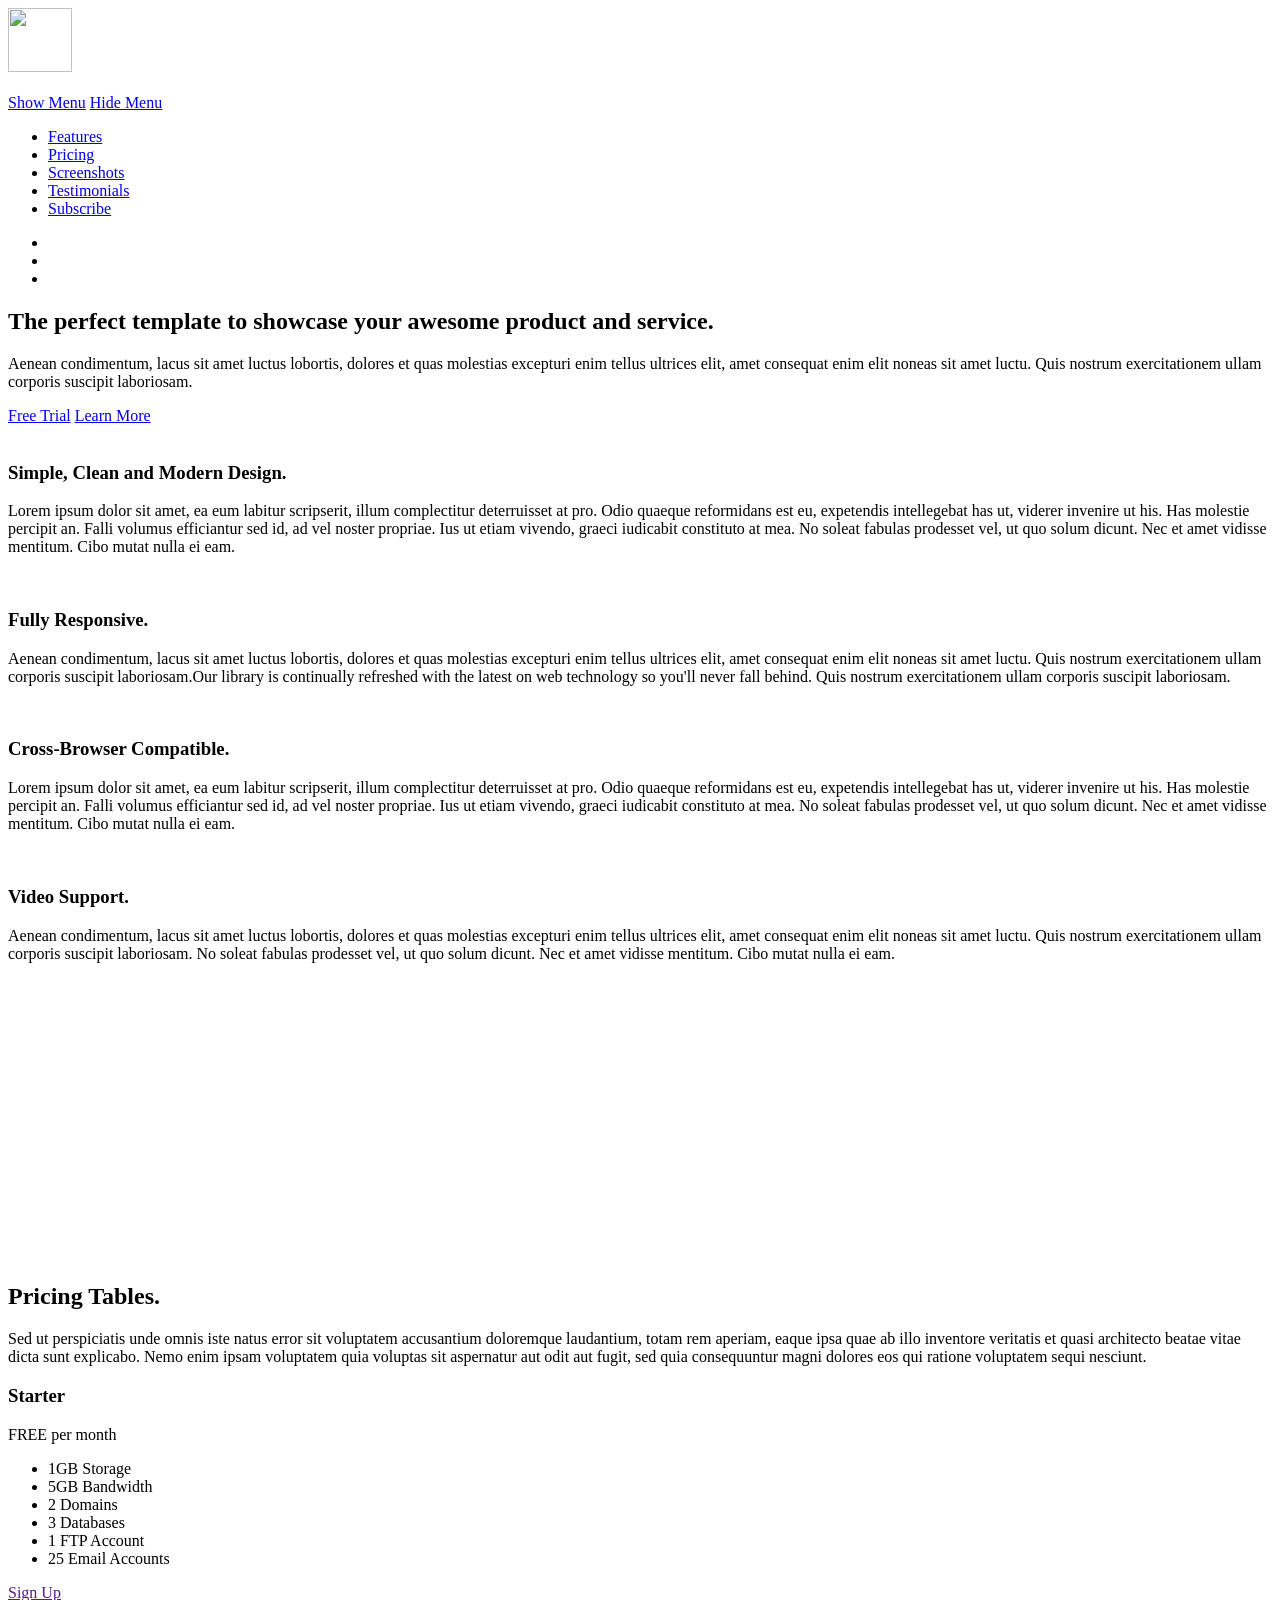
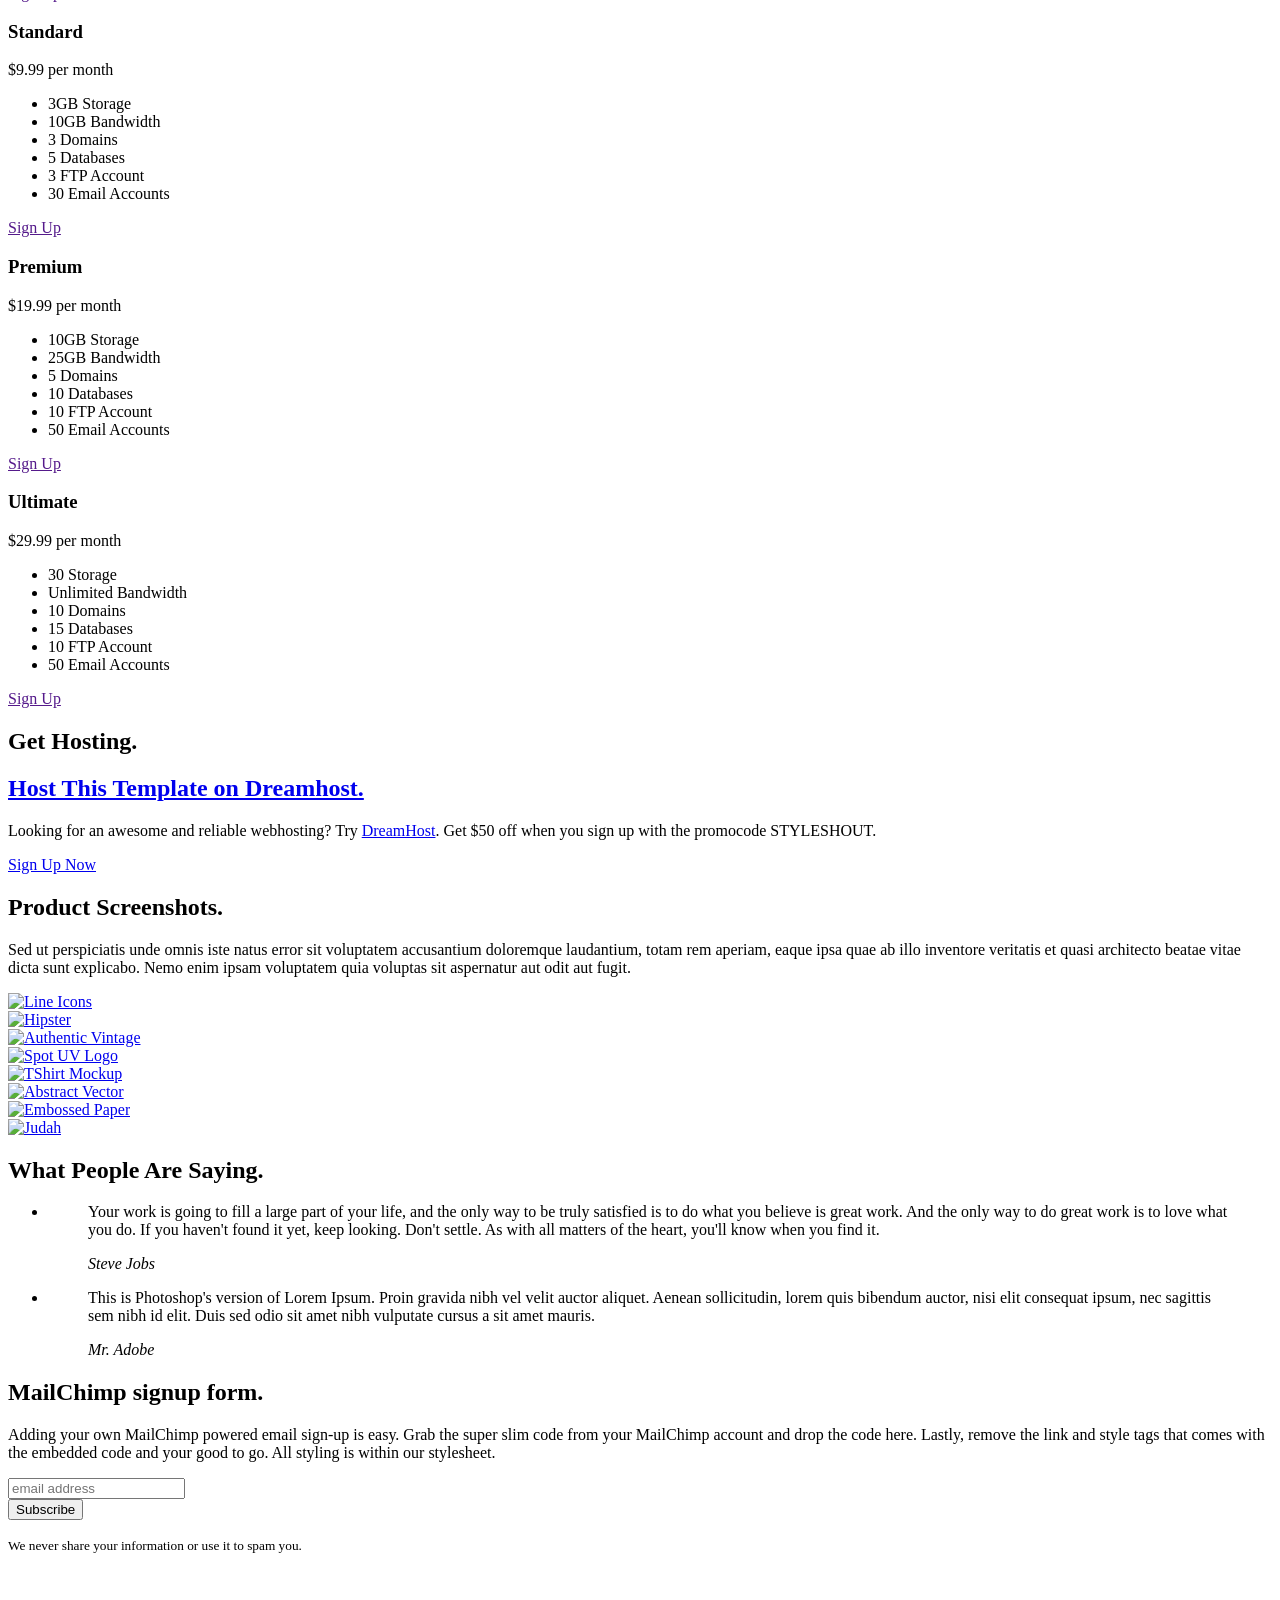
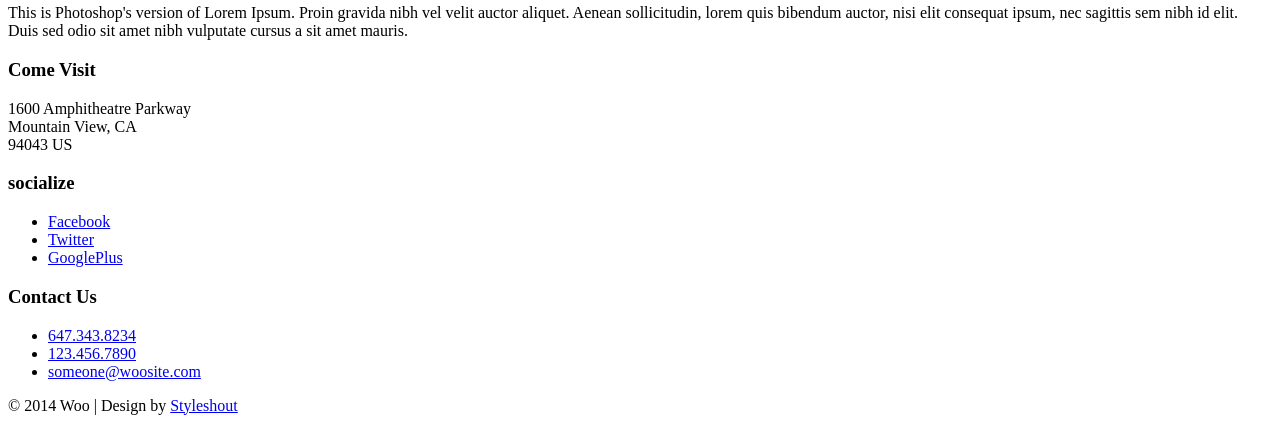
==== commit 097580d3: "Add files via upload" ====
--- a/index.html
+++ b/index.html
@@ -1,138 +1,650 @@
-<!DOCTYPE html>
-<!-- saved from url=(0019)https://topmate.io/ -->
-<html lang="en" class="__className_14abae"><head><meta http-equiv="Content-Type" content="text/html; charset=UTF-8"><script async="" src="./topmate_files/clarity.js"></script><script async="" src="./topmate_files/hxlh6yzzmr"></script><script src="./topmate_files/3659591550929113" async=""></script><script async="" src="./topmate_files/fbevents.js"></script><script async="" src="./topmate_files/gtm.js"></script><script>
-      (function(w,d,s,l,i){w[l]=w[l]||[];
-        w[l].push({'gtm.start': new Date().getTime(),event:'gtm.js', });
-        var f=d.getElementsByTagName(s)[0],j=d.createElement(s),dl=l!='dataLayer'?'&l='+l:'';
-        j.async=true;j.src='https://www.googletagmanager.com/gtm.js?id='+i+dl+'&gtm_auth=&gtm_preview=&gtm_cookies_win=x';
-        f.parentNode.insertBefore(j,f);
-      })(window,document,'script','dataLayer','GTM-5N35RTT');</script><style data-rc-order="prepend" rc-util-key="@ant-design-icons">
-.anticon {
-  display: inline-flex;
-  align-items: center;
-  color: inherit;
-  font-style: normal;
-  line-height: 0;
-  text-align: center;
-  text-transform: none;
-  vertical-align: -0.125em;
-  text-rendering: optimizeLegibility;
-  -webkit-font-smoothing: antialiased;
-  -moz-osx-font-smoothing: grayscale;
-}
-
-.anticon > * {
-  line-height: 1;
-}
-
-.anticon svg {
-  display: inline-block;
-}
-
-.anticon::before {
-  display: none;
-}
-
-.anticon .anticon-icon {
-  display: block;
-}
-
-.anticon[tabindex] {
-  cursor: pointer;
-}
-
-.anticon-spin::before,
-.anticon-spin {
-  display: inline-block;
-  -webkit-animation: loadingCircle 1s infinite linear;
-  animation: loadingCircle 1s infinite linear;
-}
-
-@-webkit-keyframes loadingCircle {
-  100% {
-    -webkit-transform: rotate(360deg);
-    transform: rotate(360deg);
-  }
-}
-
-@keyframes loadingCircle {
-  100% {
-    -webkit-transform: rotate(360deg);
-    transform: rotate(360deg);
-  }
-}
-</style><meta name="viewport" content="width=device-width, initial-scale=1"><link rel="preload" as="image" imagesrcset="https://topmate.io/cdn-cgi/image/width=256,quality=90/images/common/topmate-light.svg 1x, https://topmate.io/cdn-cgi/image/width=384,quality=90/images/common/topmate-light.svg 2x" fetchpriority="high"><link rel="preload" as="image" imagesrcset="https://topmate.io/cdn-cgi/image/width=48,quality=90/images/common/logo-icon.svg 1x, https://topmate.io/cdn-cgi/image/width=96,quality=90/images/common/logo-icon.svg 2x" fetchpriority="high"><link rel="preload" as="image" imagesrcset="https://topmate.io/cdn-cgi/image/width=640,quality=90/images/common/topmate-dark.svg 1x, https://topmate.io/cdn-cgi/image/width=1080,quality=90/images/common/topmate-dark.svg 2x" fetchpriority="high"><link rel="stylesheet" href="./topmate_files/1ab988f4ce9b1c4b.css" data-precedence="next"><link rel="stylesheet" href="./topmate_files/5d698d78a831283f.css" data-precedence="next"><link rel="stylesheet" href="./topmate_files/ab55949b9208202a.css" data-precedence="next"><link rel="stylesheet" href="./topmate_files/450d6c06d1987554.css" data-precedence="next"><link rel="stylesheet" href="./topmate_files/f1845ddaba401ead.css" data-precedence="next"><link rel="stylesheet" href="./topmate_files/96eab72d1ee63faa.css" data-precedence="next"><link rel="stylesheet" href="./topmate_files/ef46db3751d8e999.css" data-precedence="next"><link rel="stylesheet" href="./topmate_files/9bc1ffd3896e0178.css" data-precedence="next"><link rel="stylesheet" href="./topmate_files/54af51d7764dca18.css" data-precedence="next"><link rel="stylesheet" href="./topmate_files/a650b4c8d4f6deb4.css" data-precedence="next"><link rel="preload" as="script" fetchpriority="low" href="./topmate_files/webpack-f3e8203f592b7cb8.js"><script async="" src="./topmate_files/hxlh6yzzmr(1)"></script><script async="" src="./topmate_files/raygun.min.js"></script><script src="./topmate_files/fd9d1056-960b046d78482c0a.js" async=""></script><script src="./topmate_files/2117-5844dfc57d85cc9d.js" async=""></script><script src="./topmate_files/main-app-be3d940aef6bd3eb.js" async=""></script><script src="./topmate_files/c857e369-f968715d863f4205.js" async=""></script><script src="./topmate_files/8e1d74a4-f312eb32444c3abb.js" async=""></script><script src="./topmate_files/0e762574-cf1672a64924060e.js" async=""></script><script src="./topmate_files/479ba886-cc4ef7e14f53437c.js" async=""></script><script src="./topmate_files/94730671-db76d1af16403c2a.js" async=""></script><script src="./topmate_files/370b0802-4797521a0e036e88.js" async=""></script><script src="./topmate_files/578c2090-d493acc38bf93a70.js" async=""></script><script src="./topmate_files/8504-d2da608901c50eea.js" async=""></script><script src="./topmate_files/2957-4306977f3f3da35d.js" async=""></script><script src="./topmate_files/830-dedcf638a827365d.js" async=""></script><script src="./topmate_files/6382-aaddbc0ba0287993.js" async=""></script><script src="./topmate_files/1889-029dc20ea944fe69.js" async=""></script><script src="./topmate_files/1134-6a1976442e1b5a0d.js" async=""></script><script src="./topmate_files/5831-0ac5cddc7083fbe0.js" async=""></script><script src="./topmate_files/2288-95501ffa63b440bb.js" async=""></script><script src="./topmate_files/3145-bb451803476ad7de.js" async=""></script><script src="./topmate_files/7648-1394a4f130425a52.js" async=""></script><script src="./topmate_files/5593-fda4e9d0ee2457b4.js" async=""></script><script src="./topmate_files/6892-29db721f0b5f4c72.js" async=""></script><script src="./topmate_files/1829-3362a65ca7f60910.js" async=""></script><script src="./topmate_files/9562-209f2a1c46a944c8.js" async=""></script><script src="./topmate_files/3082-4e29e8165bc6c1d3.js" async=""></script><script src="./topmate_files/1584-36c89ff31ed81fe3.js" async=""></script><script src="./topmate_files/2515-08ef8876a8533c4e.js" async=""></script><script src="./topmate_files/7381-5b52efe8968697a4.js" async=""></script><script src="./topmate_files/2080-5a0c7ec143f1271d.js" async=""></script><script src="./topmate_files/5535-886fd1e159bb4ed8.js" async=""></script><script src="./topmate_files/7048-03f299a219083621.js" async=""></script><script src="./topmate_files/1620-4a4a593feb725983.js" async=""></script><script src="./topmate_files/7562-582298e62f3de326.js" async=""></script><script src="./topmate_files/6343-71c28a97f9747a59.js" async=""></script><script src="./topmate_files/4724-a4191d3f1114029b.js" async=""></script><script src="./topmate_files/6281-03cce3a54a7c2036.js" async=""></script><script src="./topmate_files/3043-dae579327c2e2102.js" async=""></script><script src="./topmate_files/6431-e5928e7962b5e497.js" async=""></script><script src="./topmate_files/1803-a61de93fc2022565.js" async=""></script><script src="./topmate_files/9590-7dde5d8b8deef0ce.js" async=""></script><script src="./topmate_files/6119-5e111f04711905be.js" async=""></script><script src="./topmate_files/9320-b8e0e2a1632a7f07.js" async=""></script><script src="./topmate_files/9539-7eadd0f7609fa154.js" async=""></script><script src="./topmate_files/6137-f92f740dbe3f2ced.js" async=""></script><script src="./topmate_files/18-627b07893e1fbfc6.js" async=""></script><script src="./topmate_files/4971-c5d6c63756d4fe3f.js" async=""></script><script src="./topmate_files/4732-90abcb4ec6660e4d.js" async=""></script><script src="./topmate_files/178-d784c0a5efdc9c83.js" async=""></script><script src="./topmate_files/4620-328842f611b986f3.js" async=""></script><script src="./topmate_files/2771-37ac25c332c10a2e.js" async=""></script><script src="./topmate_files/3173-d9ba8489c5a12587.js" async=""></script><script src="./topmate_files/5777-4fb0a7ab26f1722b.js" async=""></script><script src="./topmate_files/588-7e30dbcc73d40079.js" async=""></script><script src="./topmate_files/500-105bed6233c03229.js" async=""></script><script src="./topmate_files/layout-623de0bdad467c54.js" async=""></script><script src="./topmate_files/2238-e76148088856b1e0.js" async=""></script><script src="./topmate_files/7312-b8398dee1b29f312.js" async=""></script><script src="./topmate_files/layout-4e718396bcfb2469.js" async=""></script><script src="./topmate_files/5735-7c43a1b058023446.js" async=""></script><script src="./topmate_files/not-found-5b7ed0d04c7c05b9.js" async=""></script><script src="./topmate_files/7064-203722994bed1787.js" async=""></script><meta name="theme-color" content="#ffffff"><title>Your All-in-One Creator Storefront</title><meta name="description" content="Make money from your content. Sell products, host sessions, and grow your business — all from a single link."><link rel="manifest" href="https://topmate.io/manifest.json" crossorigin="use-credentials"><meta name="robots" content="index, follow"><link rel="canonical" href="https://topmate.io/"><meta name="facebook-domain-verification" content="xewq3sfwoskylhfigrhakv2hy7zemf"><meta property="og:title" content="Your All-in-One Creator Storefront"><meta property="og:description" content="Make money from your content. Sell products, host sessions, and grow your business — all from a single link."><meta property="og:url" content="https://topmate.io/"><meta property="og:image" content="https://topmate.io/meta_referral_image.png"><meta property="og:type" content="website"><meta name="twitter:card" content="summary_large_image"><meta name="twitter:title" content="Your All-in-One Creator Storefront"><meta name="twitter:description" content="Make money from your content. Sell products, host sessions, and grow your business — all from a single link."><meta name="twitter:image" content="https://topmate.io/meta-referal-image.png"><link rel="shortcut icon" href="https://topmate.io/favicon.svg"><link rel="apple-touch-icon" href="https://topmate.io/apple-icon-57x57.png"><link rel="icon" href="https://topmate.io/android-icon-192x192.png"><meta name="next-size-adjust"><script type="text/javascript">
-            
-            // Raygun enabled for production OR when explicitly enabled
-            !function(a,b,c,d,e,f,g,h){a.RaygunObject=e,a[e]=a[e]||function(){
-            (a[e].o=a[e].o||[]).push(arguments)},f=b.createElement(c),g=b.getElementsByTagName(c)[0],
-            f.async=1,f.src=d,g.parentNode.insertBefore(f,g),h=a.onerror,a.onerror=function(b,c,d,f,g){
-            h&&h(b,c,d,f,g),g||(g=new Error(b)),a[e].q=a[e].q||[],a[e].q.push({
-            e:g})}}(window,document,"script","//cdn.raygun.io/raygun4js/raygun.min.js","rg4js");
-
-            rg4js('apiKey', 'LPSvB7yOOsp1DPP0IJzm1w');
-            rg4js('enableCrashReporting', true);
-            rg4js('options', {
-              ignoreAjaxAbort: false,           // Enable Ajax abort tracking
-              ignoreAjaxError: false,           // Enable Ajax error tracking
-              debugMode: false, // Enable debug in development
-              ignore3rdPartyErrors: true,
-              wrapAsynchronousCallbacks: true,
-              excludedHostnames: ['.vercel.app','staging'], // Remove localhost from excluded
-              // excludedUserAgents: ['PhantomJS', 'MSIE'],
-              disableErrorTracking: false,
-              disablePulse: true,
-              // pulseMaxVirtualPageDuration: 1800000,
-              // pulseIgnoreUrlCasing: false,
-              automaticPerformanceCustomTimings: false,
-              captureUnhandledRejections: true,
-              disableAjaxErrorTracking: false,  // Enable Ajax error tracking
-              disableAjaxAbortTracking: false,  // Enable Ajax abort tracking
-              disableFetchErrorTracking: false, // Enable Fetch error tracking
-              disablePerformanceTracking: true,
-            });
-
-            // Initialize Raygun session ID with environment tagging
-            (function() {
-              if (window.localStorage) {
-                var sessionId = window.localStorage.getItem('raygun-session-id');
-                if (!sessionId) {
-                  sessionId = 'session_' + Date.now() + '_' + Math.random().toString(36).substr(2, 9);
-                  window.localStorage.setItem('raygun-session-id', sessionId);
-                }
-                
-                // Environment detection based on hostname
-                var envTag = 'development';
-                if (window.location.hostname.includes('topmate.io')) {
-                  envTag = 'production';
-                } else if (window.location.hostname.includes('staging')) {
-                  envTag = 'staging';
-                }
-                
-                // Tag the session with environment
-                if (window.rg4js) {
-                  var raygunInstance = window.rg4js("getRaygunInstance");
-                  if (raygunInstance) {
-                    raygunInstance.withTags(['env-' + envTag]);
-                  }
-                }
-              }
-            })();
-            
-            
-
-           </script><script src="./topmate_files/polyfills-42372ed130431b0a.js" nomodule=""></script><style id="antd-cssinjs" data-rc-order="prepend" data-rc-priority="-1000">@layer antd{a:where(.css-1ee3nc1){color:#008060;text-decoration:none;background-color:transparent;outline:none;cursor:pointer;transition:color 0.3s;-webkit-text-decoration-skip:objects;}a:where(.css-1ee3nc1):hover{color:#319978;}a:where(.css-1ee3nc1):active{color:#005946;}a:where(.css-1ee3nc1):active,a:where(.css-1ee3nc1):hover{text-decoration:none;outline:0;}a:where(.css-1ee3nc1):focus{text-decoration:none;outline:0;}a:where(.css-1ee3nc1)[disabled]{color:rgba(33,33,33,0.25);cursor:not-allowed;}:where(.css-1ee3nc1) a{color:#008060;text-decoration:none;background-color:transparent;outline:none;cursor:pointer;transition:color 0.3s;-webkit-text-decoration-skip:objects;}:where(.css-1ee3nc1) a:hover{color:#319978;}:where(.css-1ee3nc1) a:active{color:#005946;}:where(.css-1ee3nc1) a:active,:where(.css-1ee3nc1) a:hover{text-decoration:none;outline:0;}:where(.css-1ee3nc1) a:focus{text-decoration:none;outline:0;}:where(.css-1ee3nc1) a[disabled]{color:rgba(33,33,33,0.25);cursor:not-allowed;}:where(.css-1ee3nc1).anticon{display:inline-flex;align-items:center;color:inherit;font-style:normal;line-height:0;text-align:center;text-transform:none;vertical-align:-0.125em;text-rendering:optimizeLegibility;-webkit-font-smoothing:antialiased;-moz-osx-font-smoothing:grayscale;}:where(.css-1ee3nc1).anticon >*{line-height:1;}:where(.css-1ee3nc1).anticon svg{display:inline-block;}:where(.css-1ee3nc1).anticon .anticon .anticon-icon{display:block;}}@layer antd{:where(.css-1ee3nc1).ant-row{font-family:-apple-system,BlinkMacSystemFont,'Segoe UI',Roboto,'Helvetica Neue',Arial,'Noto Sans',sans-serif,'Apple Color Emoji','Segoe UI Emoji','Segoe UI Symbol','Noto Color Emoji';font-size:14px;box-sizing:border-box;}:where(.css-1ee3nc1).ant-row::before,:where(.css-1ee3nc1).ant-row::after{box-sizing:border-box;}:where(.css-1ee3nc1).ant-row [class^="ant-row"],:where(.css-1ee3nc1).ant-row [class*=" ant-row"]{box-sizing:border-box;}:where(.css-1ee3nc1).ant-row [class^="ant-row"]::before,:where(.css-1ee3nc1).ant-row [class*=" ant-row"]::before,:where(.css-1ee3nc1).ant-row [class^="ant-row"]::after,:where(.css-1ee3nc1).ant-row [class*=" ant-row"]::after{box-sizing:border-box;}:where(.css-1ee3nc1).ant-row{display:flex;flex-flow:row wrap;min-width:0;}:where(.css-1ee3nc1).ant-row::before,:where(.css-1ee3nc1).ant-row::after{display:flex;}:where(.css-1ee3nc1).ant-row-no-wrap{flex-wrap:nowrap;}:where(.css-1ee3nc1).ant-row-start{justify-content:flex-start;}:where(.css-1ee3nc1).ant-row-center{justify-content:center;}:where(.css-1ee3nc1).ant-row-end{justify-content:flex-end;}:where(.css-1ee3nc1).ant-row-space-between{justify-content:space-between;}:where(.css-1ee3nc1).ant-row-space-around{justify-content:space-around;}:where(.css-1ee3nc1).ant-row-space-evenly{justify-content:space-evenly;}:where(.css-1ee3nc1).ant-row-top{align-items:flex-start;}:where(.css-1ee3nc1).ant-row-middle{align-items:center;}:where(.css-1ee3nc1).ant-row-bottom{align-items:flex-end;}}@layer antd{:where(.css-1ee3nc1).ant-col{font-family:-apple-system,BlinkMacSystemFont,'Segoe UI',Roboto,'Helvetica Neue',Arial,'Noto Sans',sans-serif,'Apple Color Emoji','Segoe UI Emoji','Segoe UI Symbol','Noto Color Emoji';font-size:14px;box-sizing:border-box;}:where(.css-1ee3nc1).ant-col::before,:where(.css-1ee3nc1).ant-col::after{box-sizing:border-box;}:where(.css-1ee3nc1).ant-col [class^="ant-col"],:where(.css-1ee3nc1).ant-col [class*=" ant-col"]{box-sizing:border-box;}:where(.css-1ee3nc1).ant-col [class^="ant-col"]::before,:where(.css-1ee3nc1).ant-col [class*=" ant-col"]::before,:where(.css-1ee3nc1).ant-col [class^="ant-col"]::after,:where(.css-1ee3nc1).ant-col [class*=" ant-col"]::after{box-sizing:border-box;}:where(.css-1ee3nc1).ant-col{position:relative;max-width:100%;min-height:1px;}:where(.css-1ee3nc1).ant-col-24{--ant-display:block;display:block;display:var(--ant-display);flex:0 0 100%;max-width:100%;}:where(.css-1ee3nc1).ant-col-push-24{inset-inline-start:100%;}:where(.css-1ee3nc1).ant-col-pull-24{inset-inline-end:100%;}:where(.css-1ee3nc1).ant-col-offset-24{margin-inline-start:100%;}:where(.css-1ee3nc1).ant-col-order-24{order:24;}:where(.css-1ee3nc1).ant-col-23{--ant-display:block;display:block;display:var(--ant-display);flex:0 0 95.83333333333334%;max-width:95.83333333333334%;}:where(.css-1ee3nc1).ant-col-push-23{inset-inline-start:95.83333333333334%;}:where(.css-1ee3nc1).ant-col-pull-23{inset-inline-end:95.83333333333334%;}:where(.css-1ee3nc1).ant-col-offset-23{margin-inline-start:95.83333333333334%;}:where(.css-1ee3nc1).ant-col-order-23{order:23;}:where(.css-1ee3nc1).ant-col-22{--ant-display:block;display:block;display:var(--ant-display);flex:0 0 91.66666666666666%;max-width:91.66666666666666%;}:where(.css-1ee3nc1).ant-col-push-22{inset-inline-start:91.66666666666666%;}:where(.css-1ee3nc1).ant-col-pull-22{inset-inline-end:91.66666666666666%;}:where(.css-1ee3nc1).ant-col-offset-22{margin-inline-start:91.66666666666666%;}:where(.css-1ee3nc1).ant-col-order-22{order:22;}:where(.css-1ee3nc1).ant-col-21{--ant-display:block;display:block;display:var(--ant-display);flex:0 0 87.5%;max-width:87.5%;}:where(.css-1ee3nc1).ant-col-push-21{inset-inline-start:87.5%;}:where(.css-1ee3nc1).ant-col-pull-21{inset-inline-end:87.5%;}:where(.css-1ee3nc1).ant-col-offset-21{margin-inline-start:87.5%;}:where(.css-1ee3nc1).ant-col-order-21{order:21;}:where(.css-1ee3nc1).ant-col-20{--ant-display:block;display:block;display:var(--ant-display);flex:0 0 83.33333333333334%;max-width:83.33333333333334%;}:where(.css-1ee3nc1).ant-col-push-20{inset-inline-start:83.33333333333334%;}:where(.css-1ee3nc1).ant-col-pull-20{inset-inline-end:83.33333333333334%;}:where(.css-1ee3nc1).ant-col-offset-20{margin-inline-start:83.33333333333334%;}:where(.css-1ee3nc1).ant-col-order-20{order:20;}:where(.css-1ee3nc1).ant-col-19{--ant-display:block;display:block;display:var(--ant-display);flex:0 0 79.16666666666666%;max-width:79.16666666666666%;}:where(.css-1ee3nc1).ant-col-push-19{inset-inline-start:79.16666666666666%;}:where(.css-1ee3nc1).ant-col-pull-19{inset-inline-end:79.16666666666666%;}:where(.css-1ee3nc1).ant-col-offset-19{margin-inline-start:79.16666666666666%;}:where(.css-1ee3nc1).ant-col-order-19{order:19;}:where(.css-1ee3nc1).ant-col-18{--ant-display:block;display:block;display:var(--ant-display);flex:0 0 75%;max-width:75%;}:where(.css-1ee3nc1).ant-col-push-18{inset-inline-start:75%;}:where(.css-1ee3nc1).ant-col-pull-18{inset-inline-end:75%;}:where(.css-1ee3nc1).ant-col-offset-18{margin-inline-start:75%;}:where(.css-1ee3nc1).ant-col-order-18{order:18;}:where(.css-1ee3nc1).ant-col-17{--ant-display:block;display:block;display:var(--ant-display);flex:0 0 70.83333333333334%;max-width:70.83333333333334%;}:where(.css-1ee3nc1).ant-col-push-17{inset-inline-start:70.83333333333334%;}:where(.css-1ee3nc1).ant-col-pull-17{inset-inline-end:70.83333333333334%;}:where(.css-1ee3nc1).ant-col-offset-17{margin-inline-start:70.83333333333334%;}:where(.css-1ee3nc1).ant-col-order-17{order:17;}:where(.css-1ee3nc1).ant-col-16{--ant-display:block;display:block;display:var(--ant-display);flex:0 0 66.66666666666666%;max-width:66.66666666666666%;}:where(.css-1ee3nc1).ant-col-push-16{inset-inline-start:66.66666666666666%;}:where(.css-1ee3nc1).ant-col-pull-16{inset-inline-end:66.66666666666666%;}:where(.css-1ee3nc1).ant-col-offset-16{margin-inline-start:66.66666666666666%;}:where(.css-1ee3nc1).ant-col-order-16{order:16;}:where(.css-1ee3nc1).ant-col-15{--ant-display:block;display:block;display:var(--ant-display);flex:0 0 62.5%;max-width:62.5%;}:where(.css-1ee3nc1).ant-col-push-15{inset-inline-start:62.5%;}:where(.css-1ee3nc1).ant-col-pull-15{inset-inline-end:62.5%;}:where(.css-1ee3nc1).ant-col-offset-15{margin-inline-start:62.5%;}:where(.css-1ee3nc1).ant-col-order-15{order:15;}:where(.css-1ee3nc1).ant-col-14{--ant-display:block;display:block;display:var(--ant-display);flex:0 0 58.333333333333336%;max-width:58.333333333333336%;}:where(.css-1ee3nc1).ant-col-push-14{inset-inline-start:58.333333333333336%;}:where(.css-1ee3nc1).ant-col-pull-14{inset-inline-end:58.333333333333336%;}:where(.css-1ee3nc1).ant-col-offset-14{margin-inline-start:58.333333333333336%;}:where(.css-1ee3nc1).ant-col-order-14{order:14;}:where(.css-1ee3nc1).ant-col-13{--ant-display:block;display:block;display:var(--ant-display);flex:0 0 54.166666666666664%;max-width:54.166666666666664%;}:where(.css-1ee3nc1).ant-col-push-13{inset-inline-start:54.166666666666664%;}:where(.css-1ee3nc1).ant-col-pull-13{inset-inline-end:54.166666666666664%;}:where(.css-1ee3nc1).ant-col-offset-13{margin-inline-start:54.166666666666664%;}:where(.css-1ee3nc1).ant-col-order-13{order:13;}:where(.css-1ee3nc1).ant-col-12{--ant-display:block;display:block;display:var(--ant-display);flex:0 0 50%;max-width:50%;}:where(.css-1ee3nc1).ant-col-push-12{inset-inline-start:50%;}:where(.css-1ee3nc1).ant-col-pull-12{inset-inline-end:50%;}:where(.css-1ee3nc1).ant-col-offset-12{margin-inline-start:50%;}:where(.css-1ee3nc1).ant-col-order-12{order:12;}:where(.css-1ee3nc1).ant-col-11{--ant-display:block;display:block;display:var(--ant-display);flex:0 0 45.83333333333333%;max-width:45.83333333333333%;}:where(.css-1ee3nc1).ant-col-push-11{inset-inline-start:45.83333333333333%;}:where(.css-1ee3nc1).ant-col-pull-11{inset-inline-end:45.83333333333333%;}:where(.css-1ee3nc1).ant-col-offset-11{margin-inline-start:45.83333333333333%;}:where(.css-1ee3nc1).ant-col-order-11{order:11;}:where(.css-1ee3nc1).ant-col-10{--ant-display:block;display:block;display:var(--ant-display);flex:0 0 41.66666666666667%;max-width:41.66666666666667%;}:where(.css-1ee3nc1).ant-col-push-10{inset-inline-start:41.66666666666667%;}:where(.css-1ee3nc1).ant-col-pull-10{inset-inline-end:41.66666666666667%;}:where(.css-1ee3nc1).ant-col-offset-10{margin-inline-start:41.66666666666667%;}:where(.css-1ee3nc1).ant-col-order-10{order:10;}:where(.css-1ee3nc1).ant-col-9{--ant-display:block;display:block;display:var(--ant-display);flex:0 0 37.5%;max-width:37.5%;}:where(.css-1ee3nc1).ant-col-push-9{inset-inline-start:37.5%;}:where(.css-1ee3nc1).ant-col-pull-9{inset-inline-end:37.5%;}:where(.css-1ee3nc1).ant-col-offset-9{margin-inline-start:37.5%;}:where(.css-1ee3nc1).ant-col-order-9{order:9;}:where(.css-1ee3nc1).ant-col-8{--ant-display:block;display:block;display:var(--ant-display);flex:0 0 33.33333333333333%;max-width:33.33333333333333%;}:where(.css-1ee3nc1).ant-col-push-8{inset-inline-start:33.33333333333333%;}:where(.css-1ee3nc1).ant-col-pull-8{inset-inline-end:33.33333333333333%;}:where(.css-1ee3nc1).ant-col-offset-8{margin-inline-start:33.33333333333333%;}:where(.css-1ee3nc1).ant-col-order-8{order:8;}:where(.css-1ee3nc1).ant-col-7{--ant-display:block;display:block;display:var(--ant-display);flex:0 0 29.166666666666668%;max-width:29.166666666666668%;}:where(.css-1ee3nc1).ant-col-push-7{inset-inline-start:29.166666666666668%;}:where(.css-1ee3nc1).ant-col-pull-7{inset-inline-end:29.166666666666668%;}:where(.css-1ee3nc1).ant-col-offset-7{margin-inline-start:29.166666666666668%;}:where(.css-1ee3nc1).ant-col-order-7{order:7;}:where(.css-1ee3nc1).ant-col-6{--ant-display:block;display:block;display:var(--ant-display);flex:0 0 25%;max-width:25%;}:where(.css-1ee3nc1).ant-col-push-6{inset-inline-start:25%;}:where(.css-1ee3nc1).ant-col-pull-6{inset-inline-end:25%;}:where(.css-1ee3nc1).ant-col-offset-6{margin-inline-start:25%;}:where(.css-1ee3nc1).ant-col-order-6{order:6;}:where(.css-1ee3nc1).ant-col-5{--ant-display:block;display:block;display:var(--ant-display);flex:0 0 20.833333333333336%;max-width:20.833333333333336%;}:where(.css-1ee3nc1).ant-col-push-5{inset-inline-start:20.833333333333336%;}:where(.css-1ee3nc1).ant-col-pull-5{inset-inline-end:20.833333333333336%;}:where(.css-1ee3nc1).ant-col-offset-5{margin-inline-start:20.833333333333336%;}:where(.css-1ee3nc1).ant-col-order-5{order:5;}:where(.css-1ee3nc1).ant-col-4{--ant-display:block;display:block;display:var(--ant-display);flex:0 0 16.666666666666664%;max-width:16.666666666666664%;}:where(.css-1ee3nc1).ant-col-push-4{inset-inline-start:16.666666666666664%;}:where(.css-1ee3nc1).ant-col-pull-4{inset-inline-end:16.666666666666664%;}:where(.css-1ee3nc1).ant-col-offset-4{margin-inline-start:16.666666666666664%;}:where(.css-1ee3nc1).ant-col-order-4{order:4;}:where(.css-1ee3nc1).ant-col-3{--ant-display:block;display:block;display:var(--ant-display);flex:0 0 12.5%;max-width:12.5%;}:where(.css-1ee3nc1).ant-col-push-3{inset-inline-start:12.5%;}:where(.css-1ee3nc1).ant-col-pull-3{inset-inline-end:12.5%;}:where(.css-1ee3nc1).ant-col-offset-3{margin-inline-start:12.5%;}:where(.css-1ee3nc1).ant-col-order-3{order:3;}:where(.css-1ee3nc1).ant-col-2{--ant-display:block;display:block;display:var(--ant-display);flex:0 0 8.333333333333332%;max-width:8.333333333333332%;}:where(.css-1ee3nc1).ant-col-push-2{inset-inline-start:8.333333333333332%;}:where(.css-1ee3nc1).ant-col-pull-2{inset-inline-end:8.333333333333332%;}:where(.css-1ee3nc1).ant-col-offset-2{margin-inline-start:8.333333333333332%;}:where(.css-1ee3nc1).ant-col-order-2{order:2;}:where(.css-1ee3nc1).ant-col-1{--ant-display:block;display:block;display:var(--ant-display);flex:0 0 4.166666666666666%;max-width:4.166666666666666%;}:where(.css-1ee3nc1).ant-col-push-1{inset-inline-start:4.166666666666666%;}:where(.css-1ee3nc1).ant-col-pull-1{inset-inline-end:4.166666666666666%;}:where(.css-1ee3nc1).ant-col-offset-1{margin-inline-start:4.166666666666666%;}:where(.css-1ee3nc1).ant-col-order-1{order:1;}:where(.css-1ee3nc1).ant-col-0{display:none;}:where(.css-1ee3nc1).ant-col-push-0{inset-inline-start:auto;}:where(.css-1ee3nc1).ant-col-pull-0{inset-inline-end:auto;}:where(.css-1ee3nc1).ant-col-offset-0{margin-inline-start:0;}:where(.css-1ee3nc1).ant-col-order-0{order:0;}:where(.css-1ee3nc1).ant-col-flex{flex:var(--ant-col-flex);}:where(.css-1ee3nc1).ant-col-xs-24{--ant-display:block;display:block;display:var(--ant-display);flex:0 0 100%;max-width:100%;}:where(.css-1ee3nc1).ant-col-xs-push-24{inset-inline-start:100%;}:where(.css-1ee3nc1).ant-col-xs-pull-24{inset-inline-end:100%;}:where(.css-1ee3nc1).ant-col-xs-offset-24{margin-inline-start:100%;}:where(.css-1ee3nc1).ant-col-xs-order-24{order:24;}:where(.css-1ee3nc1).ant-col-xs-23{--ant-display:block;display:block;display:var(--ant-display);flex:0 0 95.83333333333334%;max-width:95.83333333333334%;}:where(.css-1ee3nc1).ant-col-xs-push-23{inset-inline-start:95.83333333333334%;}:where(.css-1ee3nc1).ant-col-xs-pull-23{inset-inline-end:95.83333333333334%;}:where(.css-1ee3nc1).ant-col-xs-offset-23{margin-inline-start:95.83333333333334%;}:where(.css-1ee3nc1).ant-col-xs-order-23{order:23;}:where(.css-1ee3nc1).ant-col-xs-22{--ant-display:block;display:block;display:var(--ant-display);flex:0 0 91.66666666666666%;max-width:91.66666666666666%;}:where(.css-1ee3nc1).ant-col-xs-push-22{inset-inline-start:91.66666666666666%;}:where(.css-1ee3nc1).ant-col-xs-pull-22{inset-inline-end:91.66666666666666%;}:where(.css-1ee3nc1).ant-col-xs-offset-22{margin-inline-start:91.66666666666666%;}:where(.css-1ee3nc1).ant-col-xs-order-22{order:22;}:where(.css-1ee3nc1).ant-col-xs-21{--ant-display:block;display:block;display:var(--ant-display);flex:0 0 87.5%;max-width:87.5%;}:where(.css-1ee3nc1).ant-col-xs-push-21{inset-inline-start:87.5%;}:where(.css-1ee3nc1).ant-col-xs-pull-21{inset-inline-end:87.5%;}:where(.css-1ee3nc1).ant-col-xs-offset-21{margin-inline-start:87.5%;}:where(.css-1ee3nc1).ant-col-xs-order-21{order:21;}:where(.css-1ee3nc1).ant-col-xs-20{--ant-display:block;display:block;display:var(--ant-display);flex:0 0 83.33333333333334%;max-width:83.33333333333334%;}:where(.css-1ee3nc1).ant-col-xs-push-20{inset-inline-start:83.33333333333334%;}:where(.css-1ee3nc1).ant-col-xs-pull-20{inset-inline-end:83.33333333333334%;}:where(.css-1ee3nc1).ant-col-xs-offset-20{margin-inline-start:83.33333333333334%;}:where(.css-1ee3nc1).ant-col-xs-order-20{order:20;}:where(.css-1ee3nc1).ant-col-xs-19{--ant-display:block;display:block;display:var(--ant-display);flex:0 0 79.16666666666666%;max-width:79.16666666666666%;}:where(.css-1ee3nc1).ant-col-xs-push-19{inset-inline-start:79.16666666666666%;}:where(.css-1ee3nc1).ant-col-xs-pull-19{inset-inline-end:79.16666666666666%;}:where(.css-1ee3nc1).ant-col-xs-offset-19{margin-inline-start:79.16666666666666%;}:where(.css-1ee3nc1).ant-col-xs-order-19{order:19;}:where(.css-1ee3nc1).ant-col-xs-18{--ant-display:block;display:block;display:var(--ant-display);flex:0 0 75%;max-width:75%;}:where(.css-1ee3nc1).ant-col-xs-push-18{inset-inline-start:75%;}:where(.css-1ee3nc1).ant-col-xs-pull-18{inset-inline-end:75%;}:where(.css-1ee3nc1).ant-col-xs-offset-18{margin-inline-start:75%;}:where(.css-1ee3nc1).ant-col-xs-order-18{order:18;}:where(.css-1ee3nc1).ant-col-xs-17{--ant-display:block;display:block;display:var(--ant-display);flex:0 0 70.83333333333334%;max-width:70.83333333333334%;}:where(.css-1ee3nc1).ant-col-xs-push-17{inset-inline-start:70.83333333333334%;}:where(.css-1ee3nc1).ant-col-xs-pull-17{inset-inline-end:70.83333333333334%;}:where(.css-1ee3nc1).ant-col-xs-offset-17{margin-inline-start:70.83333333333334%;}:where(.css-1ee3nc1).ant-col-xs-order-17{order:17;}:where(.css-1ee3nc1).ant-col-xs-16{--ant-display:block;display:block;display:var(--ant-display);flex:0 0 66.66666666666666%;max-width:66.66666666666666%;}:where(.css-1ee3nc1).ant-col-xs-push-16{inset-inline-start:66.66666666666666%;}:where(.css-1ee3nc1).ant-col-xs-pull-16{inset-inline-end:66.66666666666666%;}:where(.css-1ee3nc1).ant-col-xs-offset-16{margin-inline-start:66.66666666666666%;}:where(.css-1ee3nc1).ant-col-xs-order-16{order:16;}:where(.css-1ee3nc1).ant-col-xs-15{--ant-display:block;display:block;display:var(--ant-display);flex:0 0 62.5%;max-width:62.5%;}:where(.css-1ee3nc1).ant-col-xs-push-15{inset-inline-start:62.5%;}:where(.css-1ee3nc1).ant-col-xs-pull-15{inset-inline-end:62.5%;}:where(.css-1ee3nc1).ant-col-xs-offset-15{margin-inline-start:62.5%;}:where(.css-1ee3nc1).ant-col-xs-order-15{order:15;}:where(.css-1ee3nc1).ant-col-xs-14{--ant-display:block;display:block;display:var(--ant-display);flex:0 0 58.333333333333336%;max-width:58.333333333333336%;}:where(.css-1ee3nc1).ant-col-xs-push-14{inset-inline-start:58.333333333333336%;}:where(.css-1ee3nc1).ant-col-xs-pull-14{inset-inline-end:58.333333333333336%;}:where(.css-1ee3nc1).ant-col-xs-offset-14{margin-inline-start:58.333333333333336%;}:where(.css-1ee3nc1).ant-col-xs-order-14{order:14;}:where(.css-1ee3nc1).ant-col-xs-13{--ant-display:block;display:block;display:var(--ant-display);flex:0 0 54.166666666666664%;max-width:54.166666666666664%;}:where(.css-1ee3nc1).ant-col-xs-push-13{inset-inline-start:54.166666666666664%;}:where(.css-1ee3nc1).ant-col-xs-pull-13{inset-inline-end:54.166666666666664%;}:where(.css-1ee3nc1).ant-col-xs-offset-13{margin-inline-start:54.166666666666664%;}:where(.css-1ee3nc1).ant-col-xs-order-13{order:13;}:where(.css-1ee3nc1).ant-col-xs-12{--ant-display:block;display:block;display:var(--ant-display);flex:0 0 50%;max-width:50%;}:where(.css-1ee3nc1).ant-col-xs-push-12{inset-inline-start:50%;}:where(.css-1ee3nc1).ant-col-xs-pull-12{inset-inline-end:50%;}:where(.css-1ee3nc1).ant-col-xs-offset-12{margin-inline-start:50%;}:where(.css-1ee3nc1).ant-col-xs-order-12{order:12;}:where(.css-1ee3nc1).ant-col-xs-11{--ant-display:block;display:block;display:var(--ant-display);flex:0 0 45.83333333333333%;max-width:45.83333333333333%;}:where(.css-1ee3nc1).ant-col-xs-push-11{inset-inline-start:45.83333333333333%;}:where(.css-1ee3nc1).ant-col-xs-pull-11{inset-inline-end:45.83333333333333%;}:where(.css-1ee3nc1).ant-col-xs-offset-11{margin-inline-start:45.83333333333333%;}:where(.css-1ee3nc1).ant-col-xs-order-11{order:11;}:where(.css-1ee3nc1).ant-col-xs-10{--ant-display:block;display:block;display:var(--ant-display);flex:0 0 41.66666666666667%;max-width:41.66666666666667%;}:where(.css-1ee3nc1).ant-col-xs-push-10{inset-inline-start:41.66666666666667%;}:where(.css-1ee3nc1).ant-col-xs-pull-10{inset-inline-end:41.66666666666667%;}:where(.css-1ee3nc1).ant-col-xs-offset-10{margin-inline-start:41.66666666666667%;}:where(.css-1ee3nc1).ant-col-xs-order-10{order:10;}:where(.css-1ee3nc1).ant-col-xs-9{--ant-display:block;display:block;display:var(--ant-display);flex:0 0 37.5%;max-width:37.5%;}:where(.css-1ee3nc1).ant-col-xs-push-9{inset-inline-start:37.5%;}:where(.css-1ee3nc1).ant-col-xs-pull-9{inset-inline-end:37.5%;}:where(.css-1ee3nc1).ant-col-xs-offset-9{margin-inline-start:37.5%;}:where(.css-1ee3nc1).ant-col-xs-order-9{order:9;}:where(.css-1ee3nc1).ant-col-xs-8{--ant-display:block;display:block;display:var(--ant-display);flex:0 0 33.33333333333333%;max-width:33.33333333333333%;}:where(.css-1ee3nc1).ant-col-xs-push-8{inset-inline-start:33.33333333333333%;}:where(.css-1ee3nc1).ant-col-xs-pull-8{inset-inline-end:33.33333333333333%;}:where(.css-1ee3nc1).ant-col-xs-offset-8{margin-inline-start:33.33333333333333%;}:where(.css-1ee3nc1).ant-col-xs-order-8{order:8;}:where(.css-1ee3nc1).ant-col-xs-7{--ant-display:block;display:block;display:var(--ant-display);flex:0 0 29.166666666666668%;max-width:29.166666666666668%;}:where(.css-1ee3nc1).ant-col-xs-push-7{inset-inline-start:29.166666666666668%;}:where(.css-1ee3nc1).ant-col-xs-pull-7{inset-inline-end:29.166666666666668%;}:where(.css-1ee3nc1).ant-col-xs-offset-7{margin-inline-start:29.166666666666668%;}:where(.css-1ee3nc1).ant-col-xs-order-7{order:7;}:where(.css-1ee3nc1).ant-col-xs-6{--ant-display:block;display:block;display:var(--ant-display);flex:0 0 25%;max-width:25%;}:where(.css-1ee3nc1).ant-col-xs-push-6{inset-inline-start:25%;}:where(.css-1ee3nc1).ant-col-xs-pull-6{inset-inline-end:25%;}:where(.css-1ee3nc1).ant-col-xs-offset-6{margin-inline-start:25%;}:where(.css-1ee3nc1).ant-col-xs-order-6{order:6;}:where(.css-1ee3nc1).ant-col-xs-5{--ant-display:block;display:block;display:var(--ant-display);flex:0 0 20.833333333333336%;max-width:20.833333333333336%;}:where(.css-1ee3nc1).ant-col-xs-push-5{inset-inline-start:20.833333333333336%;}:where(.css-1ee3nc1).ant-col-xs-pull-5{inset-inline-end:20.833333333333336%;}:where(.css-1ee3nc1).ant-col-xs-offset-5{margin-inline-start:20.833333333333336%;}:where(.css-1ee3nc1).ant-col-xs-order-5{order:5;}:where(.css-1ee3nc1).ant-col-xs-4{--ant-display:block;display:block;display:var(--ant-display);flex:0 0 16.666666666666664%;max-width:16.666666666666664%;}:where(.css-1ee3nc1).ant-col-xs-push-4{inset-inline-start:16.666666666666664%;}:where(.css-1ee3nc1).ant-col-xs-pull-4{inset-inline-end:16.666666666666664%;}:where(.css-1ee3nc1).ant-col-xs-offset-4{margin-inline-start:16.666666666666664%;}:where(.css-1ee3nc1).ant-col-xs-order-4{order:4;}:where(.css-1ee3nc1).ant-col-xs-3{--ant-display:block;display:block;display:var(--ant-display);flex:0 0 12.5%;max-width:12.5%;}:where(.css-1ee3nc1).ant-col-xs-push-3{inset-inline-start:12.5%;}:where(.css-1ee3nc1).ant-col-xs-pull-3{inset-inline-end:12.5%;}:where(.css-1ee3nc1).ant-col-xs-offset-3{margin-inline-start:12.5%;}:where(.css-1ee3nc1).ant-col-xs-order-3{order:3;}:where(.css-1ee3nc1).ant-col-xs-2{--ant-display:block;display:block;display:var(--ant-display);flex:0 0 8.333333333333332%;max-width:8.333333333333332%;}:where(.css-1ee3nc1).ant-col-xs-push-2{inset-inline-start:8.333333333333332%;}:where(.css-1ee3nc1).ant-col-xs-pull-2{inset-inline-end:8.333333333333332%;}:where(.css-1ee3nc1).ant-col-xs-offset-2{margin-inline-start:8.333333333333332%;}:where(.css-1ee3nc1).ant-col-xs-order-2{order:2;}:where(.css-1ee3nc1).ant-col-xs-1{--ant-display:block;display:block;display:var(--ant-display);flex:0 0 4.166666666666666%;max-width:4.166666666666666%;}:where(.css-1ee3nc1).ant-col-xs-push-1{inset-inline-start:4.166666666666666%;}:where(.css-1ee3nc1).ant-col-xs-pull-1{inset-inline-end:4.166666666666666%;}:where(.css-1ee3nc1).ant-col-xs-offset-1{margin-inline-start:4.166666666666666%;}:where(.css-1ee3nc1).ant-col-xs-order-1{order:1;}:where(.css-1ee3nc1).ant-col-xs-0{display:none;}:where(.css-1ee3nc1).ant-col-push-0{inset-inline-start:auto;}:where(.css-1ee3nc1).ant-col-pull-0{inset-inline-end:auto;}:where(.css-1ee3nc1).ant-col-xs-push-0{inset-inline-start:auto;}:where(.css-1ee3nc1).ant-col-xs-pull-0{inset-inline-end:auto;}:where(.css-1ee3nc1).ant-col-xs-offset-0{margin-inline-start:0;}:where(.css-1ee3nc1).ant-col-xs-order-0{order:0;}:where(.css-1ee3nc1).ant-col-xs-flex{flex:var(--ant-col-xs-flex);}@media (min-width: 576px){:where(.css-1ee3nc1).ant-col-sm-24{--ant-display:block;display:block;display:var(--ant-display);flex:0 0 100%;max-width:100%;}:where(.css-1ee3nc1).ant-col-sm-push-24{inset-inline-start:100%;}:where(.css-1ee3nc1).ant-col-sm-pull-24{inset-inline-end:100%;}:where(.css-1ee3nc1).ant-col-sm-offset-24{margin-inline-start:100%;}:where(.css-1ee3nc1).ant-col-sm-order-24{order:24;}:where(.css-1ee3nc1).ant-col-sm-23{--ant-display:block;display:block;display:var(--ant-display);flex:0 0 95.83333333333334%;max-width:95.83333333333334%;}:where(.css-1ee3nc1).ant-col-sm-push-23{inset-inline-start:95.83333333333334%;}:where(.css-1ee3nc1).ant-col-sm-pull-23{inset-inline-end:95.83333333333334%;}:where(.css-1ee3nc1).ant-col-sm-offset-23{margin-inline-start:95.83333333333334%;}:where(.css-1ee3nc1).ant-col-sm-order-23{order:23;}:where(.css-1ee3nc1).ant-col-sm-22{--ant-display:block;display:block;display:var(--ant-display);flex:0 0 91.66666666666666%;max-width:91.66666666666666%;}:where(.css-1ee3nc1).ant-col-sm-push-22{inset-inline-start:91.66666666666666%;}:where(.css-1ee3nc1).ant-col-sm-pull-22{inset-inline-end:91.66666666666666%;}:where(.css-1ee3nc1).ant-col-sm-offset-22{margin-inline-start:91.66666666666666%;}:where(.css-1ee3nc1).ant-col-sm-order-22{order:22;}:where(.css-1ee3nc1).ant-col-sm-21{--ant-display:block;display:block;display:var(--ant-display);flex:0 0 87.5%;max-width:87.5%;}:where(.css-1ee3nc1).ant-col-sm-push-21{inset-inline-start:87.5%;}:where(.css-1ee3nc1).ant-col-sm-pull-21{inset-inline-end:87.5%;}:where(.css-1ee3nc1).ant-col-sm-offset-21{margin-inline-start:87.5%;}:where(.css-1ee3nc1).ant-col-sm-order-21{order:21;}:where(.css-1ee3nc1).ant-col-sm-20{--ant-display:block;display:block;display:var(--ant-display);flex:0 0 83.33333333333334%;max-width:83.33333333333334%;}:where(.css-1ee3nc1).ant-col-sm-push-20{inset-inline-start:83.33333333333334%;}:where(.css-1ee3nc1).ant-col-sm-pull-20{inset-inline-end:83.33333333333334%;}:where(.css-1ee3nc1).ant-col-sm-offset-20{margin-inline-start:83.33333333333334%;}:where(.css-1ee3nc1).ant-col-sm-order-20{order:20;}:where(.css-1ee3nc1).ant-col-sm-19{--ant-display:block;display:block;display:var(--ant-display);flex:0 0 79.16666666666666%;max-width:79.16666666666666%;}:where(.css-1ee3nc1).ant-col-sm-push-19{inset-inline-start:79.16666666666666%;}:where(.css-1ee3nc1).ant-col-sm-pull-19{inset-inline-end:79.16666666666666%;}:where(.css-1ee3nc1).ant-col-sm-offset-19{margin-inline-start:79.16666666666666%;}:where(.css-1ee3nc1).ant-col-sm-order-19{order:19;}:where(.css-1ee3nc1).ant-col-sm-18{--ant-display:block;display:block;display:var(--ant-display);flex:0 0 75%;max-width:75%;}:where(.css-1ee3nc1).ant-col-sm-push-18{inset-inline-start:75%;}:where(.css-1ee3nc1).ant-col-sm-pull-18{inset-inline-end:75%;}:where(.css-1ee3nc1).ant-col-sm-offset-18{margin-inline-start:75%;}:where(.css-1ee3nc1).ant-col-sm-order-18{order:18;}:where(.css-1ee3nc1).ant-col-sm-17{--ant-display:block;display:block;display:var(--ant-display);flex:0 0 70.83333333333334%;max-width:70.83333333333334%;}:where(.css-1ee3nc1).ant-col-sm-push-17{inset-inline-start:70.83333333333334%;}:where(.css-1ee3nc1).ant-col-sm-pull-17{inset-inline-end:70.83333333333334%;}:where(.css-1ee3nc1).ant-col-sm-offset-17{margin-inline-start:70.83333333333334%;}:where(.css-1ee3nc1).ant-col-sm-order-17{order:17;}:where(.css-1ee3nc1).ant-col-sm-16{--ant-display:block;display:block;display:var(--ant-display);flex:0 0 66.66666666666666%;max-width:66.66666666666666%;}:where(.css-1ee3nc1).ant-col-sm-push-16{inset-inline-start:66.66666666666666%;}:where(.css-1ee3nc1).ant-col-sm-pull-16{inset-inline-end:66.66666666666666%;}:where(.css-1ee3nc1).ant-col-sm-offset-16{margin-inline-start:66.66666666666666%;}:where(.css-1ee3nc1).ant-col-sm-order-16{order:16;}:where(.css-1ee3nc1).ant-col-sm-15{--ant-display:block;display:block;display:var(--ant-display);flex:0 0 62.5%;max-width:62.5%;}:where(.css-1ee3nc1).ant-col-sm-push-15{inset-inline-start:62.5%;}:where(.css-1ee3nc1).ant-col-sm-pull-15{inset-inline-end:62.5%;}:where(.css-1ee3nc1).ant-col-sm-offset-15{margin-inline-start:62.5%;}:where(.css-1ee3nc1).ant-col-sm-order-15{order:15;}:where(.css-1ee3nc1).ant-col-sm-14{--ant-display:block;display:block;display:var(--ant-display);flex:0 0 58.333333333333336%;max-width:58.333333333333336%;}:where(.css-1ee3nc1).ant-col-sm-push-14{inset-inline-start:58.333333333333336%;}:where(.css-1ee3nc1).ant-col-sm-pull-14{inset-inline-end:58.333333333333336%;}:where(.css-1ee3nc1).ant-col-sm-offset-14{margin-inline-start:58.333333333333336%;}:where(.css-1ee3nc1).ant-col-sm-order-14{order:14;}:where(.css-1ee3nc1).ant-col-sm-13{--ant-display:block;display:block;display:var(--ant-display);flex:0 0 54.166666666666664%;max-width:54.166666666666664%;}:where(.css-1ee3nc1).ant-col-sm-push-13{inset-inline-start:54.166666666666664%;}:where(.css-1ee3nc1).ant-col-sm-pull-13{inset-inline-end:54.166666666666664%;}:where(.css-1ee3nc1).ant-col-sm-offset-13{margin-inline-start:54.166666666666664%;}:where(.css-1ee3nc1).ant-col-sm-order-13{order:13;}:where(.css-1ee3nc1).ant-col-sm-12{--ant-display:block;display:block;display:var(--ant-display);flex:0 0 50%;max-width:50%;}:where(.css-1ee3nc1).ant-col-sm-push-12{inset-inline-start:50%;}:where(.css-1ee3nc1).ant-col-sm-pull-12{inset-inline-end:50%;}:where(.css-1ee3nc1).ant-col-sm-offset-12{margin-inline-start:50%;}:where(.css-1ee3nc1).ant-col-sm-order-12{order:12;}:where(.css-1ee3nc1).ant-col-sm-11{--ant-display:block;display:block;display:var(--ant-display);flex:0 0 45.83333333333333%;max-width:45.83333333333333%;}:where(.css-1ee3nc1).ant-col-sm-push-11{inset-inline-start:45.83333333333333%;}:where(.css-1ee3nc1).ant-col-sm-pull-11{inset-inline-end:45.83333333333333%;}:where(.css-1ee3nc1).ant-col-sm-offset-11{margin-inline-start:45.83333333333333%;}:where(.css-1ee3nc1).ant-col-sm-order-11{order:11;}:where(.css-1ee3nc1).ant-col-sm-10{--ant-display:block;display:block;display:var(--ant-display);flex:0 0 41.66666666666667%;max-width:41.66666666666667%;}:where(.css-1ee3nc1).ant-col-sm-push-10{inset-inline-start:41.66666666666667%;}:where(.css-1ee3nc1).ant-col-sm-pull-10{inset-inline-end:41.66666666666667%;}:where(.css-1ee3nc1).ant-col-sm-offset-10{margin-inline-start:41.66666666666667%;}:where(.css-1ee3nc1).ant-col-sm-order-10{order:10;}:where(.css-1ee3nc1).ant-col-sm-9{--ant-display:block;display:block;display:var(--ant-display);flex:0 0 37.5%;max-width:37.5%;}:where(.css-1ee3nc1).ant-col-sm-push-9{inset-inline-start:37.5%;}:where(.css-1ee3nc1).ant-col-sm-pull-9{inset-inline-end:37.5%;}:where(.css-1ee3nc1).ant-col-sm-offset-9{margin-inline-start:37.5%;}:where(.css-1ee3nc1).ant-col-sm-order-9{order:9;}:where(.css-1ee3nc1).ant-col-sm-8{--ant-display:block;display:block;display:var(--ant-display);flex:0 0 33.33333333333333%;max-width:33.33333333333333%;}:where(.css-1ee3nc1).ant-col-sm-push-8{inset-inline-start:33.33333333333333%;}:where(.css-1ee3nc1).ant-col-sm-pull-8{inset-inline-end:33.33333333333333%;}:where(.css-1ee3nc1).ant-col-sm-offset-8{margin-inline-start:33.33333333333333%;}:where(.css-1ee3nc1).ant-col-sm-order-8{order:8;}:where(.css-1ee3nc1).ant-col-sm-7{--ant-display:block;display:block;display:var(--ant-display);flex:0 0 29.166666666666668%;max-width:29.166666666666668%;}:where(.css-1ee3nc1).ant-col-sm-push-7{inset-inline-start:29.166666666666668%;}:where(.css-1ee3nc1).ant-col-sm-pull-7{inset-inline-end:29.166666666666668%;}:where(.css-1ee3nc1).ant-col-sm-offset-7{margin-inline-start:29.166666666666668%;}:where(.css-1ee3nc1).ant-col-sm-order-7{order:7;}:where(.css-1ee3nc1).ant-col-sm-6{--ant-display:block;display:block;display:var(--ant-display);flex:0 0 25%;max-width:25%;}:where(.css-1ee3nc1).ant-col-sm-push-6{inset-inline-start:25%;}:where(.css-1ee3nc1).ant-col-sm-pull-6{inset-inline-end:25%;}:where(.css-1ee3nc1).ant-col-sm-offset-6{margin-inline-start:25%;}:where(.css-1ee3nc1).ant-col-sm-order-6{order:6;}:where(.css-1ee3nc1).ant-col-sm-5{--ant-display:block;display:block;display:var(--ant-display);flex:0 0 20.833333333333336%;max-width:20.833333333333336%;}:where(.css-1ee3nc1).ant-col-sm-push-5{inset-inline-start:20.833333333333336%;}:where(.css-1ee3nc1).ant-col-sm-pull-5{inset-inline-end:20.833333333333336%;}:where(.css-1ee3nc1).ant-col-sm-offset-5{margin-inline-start:20.833333333333336%;}:where(.css-1ee3nc1).ant-col-sm-order-5{order:5;}:where(.css-1ee3nc1).ant-col-sm-4{--ant-display:block;display:block;display:var(--ant-display);flex:0 0 16.666666666666664%;max-width:16.666666666666664%;}:where(.css-1ee3nc1).ant-col-sm-push-4{inset-inline-start:16.666666666666664%;}:where(.css-1ee3nc1).ant-col-sm-pull-4{inset-inline-end:16.666666666666664%;}:where(.css-1ee3nc1).ant-col-sm-offset-4{margin-inline-start:16.666666666666664%;}:where(.css-1ee3nc1).ant-col-sm-order-4{order:4;}:where(.css-1ee3nc1).ant-col-sm-3{--ant-display:block;display:block;display:var(--ant-display);flex:0 0 12.5%;max-width:12.5%;}:where(.css-1ee3nc1).ant-col-sm-push-3{inset-inline-start:12.5%;}:where(.css-1ee3nc1).ant-col-sm-pull-3{inset-inline-end:12.5%;}:where(.css-1ee3nc1).ant-col-sm-offset-3{margin-inline-start:12.5%;}:where(.css-1ee3nc1).ant-col-sm-order-3{order:3;}:where(.css-1ee3nc1).ant-col-sm-2{--ant-display:block;display:block;display:var(--ant-display);flex:0 0 8.333333333333332%;max-width:8.333333333333332%;}:where(.css-1ee3nc1).ant-col-sm-push-2{inset-inline-start:8.333333333333332%;}:where(.css-1ee3nc1).ant-col-sm-pull-2{inset-inline-end:8.333333333333332%;}:where(.css-1ee3nc1).ant-col-sm-offset-2{margin-inline-start:8.333333333333332%;}:where(.css-1ee3nc1).ant-col-sm-order-2{order:2;}:where(.css-1ee3nc1).ant-col-sm-1{--ant-display:block;display:block;display:var(--ant-display);flex:0 0 4.166666666666666%;max-width:4.166666666666666%;}:where(.css-1ee3nc1).ant-col-sm-push-1{inset-inline-start:4.166666666666666%;}:where(.css-1ee3nc1).ant-col-sm-pull-1{inset-inline-end:4.166666666666666%;}:where(.css-1ee3nc1).ant-col-sm-offset-1{margin-inline-start:4.166666666666666%;}:where(.css-1ee3nc1).ant-col-sm-order-1{order:1;}:where(.css-1ee3nc1).ant-col-sm-0{display:none;}:where(.css-1ee3nc1).ant-col-push-0{inset-inline-start:auto;}:where(.css-1ee3nc1).ant-col-pull-0{inset-inline-end:auto;}:where(.css-1ee3nc1).ant-col-sm-push-0{inset-inline-start:auto;}:where(.css-1ee3nc1).ant-col-sm-pull-0{inset-inline-end:auto;}:where(.css-1ee3nc1).ant-col-sm-offset-0{margin-inline-start:0;}:where(.css-1ee3nc1).ant-col-sm-order-0{order:0;}:where(.css-1ee3nc1).ant-col-sm-flex{flex:var(--ant-col-sm-flex);}}@media (min-width: 768px){:where(.css-1ee3nc1).ant-col-md-24{--ant-display:block;display:block;display:var(--ant-display);flex:0 0 100%;max-width:100%;}:where(.css-1ee3nc1).ant-col-md-push-24{inset-inline-start:100%;}:where(.css-1ee3nc1).ant-col-md-pull-24{inset-inline-end:100%;}:where(.css-1ee3nc1).ant-col-md-offset-24{margin-inline-start:100%;}:where(.css-1ee3nc1).ant-col-md-order-24{order:24;}:where(.css-1ee3nc1).ant-col-md-23{--ant-display:block;display:block;display:var(--ant-display);flex:0 0 95.83333333333334%;max-width:95.83333333333334%;}:where(.css-1ee3nc1).ant-col-md-push-23{inset-inline-start:95.83333333333334%;}:where(.css-1ee3nc1).ant-col-md-pull-23{inset-inline-end:95.83333333333334%;}:where(.css-1ee3nc1).ant-col-md-offset-23{margin-inline-start:95.83333333333334%;}:where(.css-1ee3nc1).ant-col-md-order-23{order:23;}:where(.css-1ee3nc1).ant-col-md-22{--ant-display:block;display:block;display:var(--ant-display);flex:0 0 91.66666666666666%;max-width:91.66666666666666%;}:where(.css-1ee3nc1).ant-col-md-push-22{inset-inline-start:91.66666666666666%;}:where(.css-1ee3nc1).ant-col-md-pull-22{inset-inline-end:91.66666666666666%;}:where(.css-1ee3nc1).ant-col-md-offset-22{margin-inline-start:91.66666666666666%;}:where(.css-1ee3nc1).ant-col-md-order-22{order:22;}:where(.css-1ee3nc1).ant-col-md-21{--ant-display:block;display:block;display:var(--ant-display);flex:0 0 87.5%;max-width:87.5%;}:where(.css-1ee3nc1).ant-col-md-push-21{inset-inline-start:87.5%;}:where(.css-1ee3nc1).ant-col-md-pull-21{inset-inline-end:87.5%;}:where(.css-1ee3nc1).ant-col-md-offset-21{margin-inline-start:87.5%;}:where(.css-1ee3nc1).ant-col-md-order-21{order:21;}:where(.css-1ee3nc1).ant-col-md-20{--ant-display:block;display:block;display:var(--ant-display);flex:0 0 83.33333333333334%;max-width:83.33333333333334%;}:where(.css-1ee3nc1).ant-col-md-push-20{inset-inline-start:83.33333333333334%;}:where(.css-1ee3nc1).ant-col-md-pull-20{inset-inline-end:83.33333333333334%;}:where(.css-1ee3nc1).ant-col-md-offset-20{margin-inline-start:83.33333333333334%;}:where(.css-1ee3nc1).ant-col-md-order-20{order:20;}:where(.css-1ee3nc1).ant-col-md-19{--ant-display:block;display:block;display:var(--ant-display);flex:0 0 79.16666666666666%;max-width:79.16666666666666%;}:where(.css-1ee3nc1).ant-col-md-push-19{inset-inline-start:79.16666666666666%;}:where(.css-1ee3nc1).ant-col-md-pull-19{inset-inline-end:79.16666666666666%;}:where(.css-1ee3nc1).ant-col-md-offset-19{margin-inline-start:79.16666666666666%;}:where(.css-1ee3nc1).ant-col-md-order-19{order:19;}:where(.css-1ee3nc1).ant-col-md-18{--ant-display:block;display:block;display:var(--ant-display);flex:0 0 75%;max-width:75%;}:where(.css-1ee3nc1).ant-col-md-push-18{inset-inline-start:75%;}:where(.css-1ee3nc1).ant-col-md-pull-18{inset-inline-end:75%;}:where(.css-1ee3nc1).ant-col-md-offset-18{margin-inline-start:75%;}:where(.css-1ee3nc1).ant-col-md-order-18{order:18;}:where(.css-1ee3nc1).ant-col-md-17{--ant-display:block;display:block;display:var(--ant-display);flex:0 0 70.83333333333334%;max-width:70.83333333333334%;}:where(.css-1ee3nc1).ant-col-md-push-17{inset-inline-start:70.83333333333334%;}:where(.css-1ee3nc1).ant-col-md-pull-17{inset-inline-end:70.83333333333334%;}:where(.css-1ee3nc1).ant-col-md-offset-17{margin-inline-start:70.83333333333334%;}:where(.css-1ee3nc1).ant-col-md-order-17{order:17;}:where(.css-1ee3nc1).ant-col-md-16{--ant-display:block;display:block;display:var(--ant-display);flex:0 0 66.66666666666666%;max-width:66.66666666666666%;}:where(.css-1ee3nc1).ant-col-md-push-16{inset-inline-start:66.66666666666666%;}:where(.css-1ee3nc1).ant-col-md-pull-16{inset-inline-end:66.66666666666666%;}:where(.css-1ee3nc1).ant-col-md-offset-16{margin-inline-start:66.66666666666666%;}:where(.css-1ee3nc1).ant-col-md-order-16{order:16;}:where(.css-1ee3nc1).ant-col-md-15{--ant-display:block;display:block;display:var(--ant-display);flex:0 0 62.5%;max-width:62.5%;}:where(.css-1ee3nc1).ant-col-md-push-15{inset-inline-start:62.5%;}:where(.css-1ee3nc1).ant-col-md-pull-15{inset-inline-end:62.5%;}:where(.css-1ee3nc1).ant-col-md-offset-15{margin-inline-start:62.5%;}:where(.css-1ee3nc1).ant-col-md-order-15{order:15;}:where(.css-1ee3nc1).ant-col-md-14{--ant-display:block;display:block;display:var(--ant-display);flex:0 0 58.333333333333336%;max-width:58.333333333333336%;}:where(.css-1ee3nc1).ant-col-md-push-14{inset-inline-start:58.333333333333336%;}:where(.css-1ee3nc1).ant-col-md-pull-14{inset-inline-end:58.333333333333336%;}:where(.css-1ee3nc1).ant-col-md-offset-14{margin-inline-start:58.333333333333336%;}:where(.css-1ee3nc1).ant-col-md-order-14{order:14;}:where(.css-1ee3nc1).ant-col-md-13{--ant-display:block;display:block;display:var(--ant-display);flex:0 0 54.166666666666664%;max-width:54.166666666666664%;}:where(.css-1ee3nc1).ant-col-md-push-13{inset-inline-start:54.166666666666664%;}:where(.css-1ee3nc1).ant-col-md-pull-13{inset-inline-end:54.166666666666664%;}:where(.css-1ee3nc1).ant-col-md-offset-13{margin-inline-start:54.166666666666664%;}:where(.css-1ee3nc1).ant-col-md-order-13{order:13;}:where(.css-1ee3nc1).ant-col-md-12{--ant-display:block;display:block;display:var(--ant-display);flex:0 0 50%;max-width:50%;}:where(.css-1ee3nc1).ant-col-md-push-12{inset-inline-start:50%;}:where(.css-1ee3nc1).ant-col-md-pull-12{inset-inline-end:50%;}:where(.css-1ee3nc1).ant-col-md-offset-12{margin-inline-start:50%;}:where(.css-1ee3nc1).ant-col-md-order-12{order:12;}:where(.css-1ee3nc1).ant-col-md-11{--ant-display:block;display:block;display:var(--ant-display);flex:0 0 45.83333333333333%;max-width:45.83333333333333%;}:where(.css-1ee3nc1).ant-col-md-push-11{inset-inline-start:45.83333333333333%;}:where(.css-1ee3nc1).ant-col-md-pull-11{inset-inline-end:45.83333333333333%;}:where(.css-1ee3nc1).ant-col-md-offset-11{margin-inline-start:45.83333333333333%;}:where(.css-1ee3nc1).ant-col-md-order-11{order:11;}:where(.css-1ee3nc1).ant-col-md-10{--ant-display:block;display:block;display:var(--ant-display);flex:0 0 41.66666666666667%;max-width:41.66666666666667%;}:where(.css-1ee3nc1).ant-col-md-push-10{inset-inline-start:41.66666666666667%;}:where(.css-1ee3nc1).ant-col-md-pull-10{inset-inline-end:41.66666666666667%;}:where(.css-1ee3nc1).ant-col-md-offset-10{margin-inline-start:41.66666666666667%;}:where(.css-1ee3nc1).ant-col-md-order-10{order:10;}:where(.css-1ee3nc1).ant-col-md-9{--ant-display:block;display:block;display:var(--ant-display);flex:0 0 37.5%;max-width:37.5%;}:where(.css-1ee3nc1).ant-col-md-push-9{inset-inline-start:37.5%;}:where(.css-1ee3nc1).ant-col-md-pull-9{inset-inline-end:37.5%;}:where(.css-1ee3nc1).ant-col-md-offset-9{margin-inline-start:37.5%;}:where(.css-1ee3nc1).ant-col-md-order-9{order:9;}:where(.css-1ee3nc1).ant-col-md-8{--ant-display:block;display:block;display:var(--ant-display);flex:0 0 33.33333333333333%;max-width:33.33333333333333%;}:where(.css-1ee3nc1).ant-col-md-push-8{inset-inline-start:33.33333333333333%;}:where(.css-1ee3nc1).ant-col-md-pull-8{inset-inline-end:33.33333333333333%;}:where(.css-1ee3nc1).ant-col-md-offset-8{margin-inline-start:33.33333333333333%;}:where(.css-1ee3nc1).ant-col-md-order-8{order:8;}:where(.css-1ee3nc1).ant-col-md-7{--ant-display:block;display:block;display:var(--ant-display);flex:0 0 29.166666666666668%;max-width:29.166666666666668%;}:where(.css-1ee3nc1).ant-col-md-push-7{inset-inline-start:29.166666666666668%;}:where(.css-1ee3nc1).ant-col-md-pull-7{inset-inline-end:29.166666666666668%;}:where(.css-1ee3nc1).ant-col-md-offset-7{margin-inline-start:29.166666666666668%;}:where(.css-1ee3nc1).ant-col-md-order-7{order:7;}:where(.css-1ee3nc1).ant-col-md-6{--ant-display:block;display:block;display:var(--ant-display);flex:0 0 25%;max-width:25%;}:where(.css-1ee3nc1).ant-col-md-push-6{inset-inline-start:25%;}:where(.css-1ee3nc1).ant-col-md-pull-6{inset-inline-end:25%;}:where(.css-1ee3nc1).ant-col-md-offset-6{margin-inline-start:25%;}:where(.css-1ee3nc1).ant-col-md-order-6{order:6;}:where(.css-1ee3nc1).ant-col-md-5{--ant-display:block;display:block;display:var(--ant-display);flex:0 0 20.833333333333336%;max-width:20.833333333333336%;}:where(.css-1ee3nc1).ant-col-md-push-5{inset-inline-start:20.833333333333336%;}:where(.css-1ee3nc1).ant-col-md-pull-5{inset-inline-end:20.833333333333336%;}:where(.css-1ee3nc1).ant-col-md-offset-5{margin-inline-start:20.833333333333336%;}:where(.css-1ee3nc1).ant-col-md-order-5{order:5;}:where(.css-1ee3nc1).ant-col-md-4{--ant-display:block;display:block;display:var(--ant-display);flex:0 0 16.666666666666664%;max-width:16.666666666666664%;}:where(.css-1ee3nc1).ant-col-md-push-4{inset-inline-start:16.666666666666664%;}:where(.css-1ee3nc1).ant-col-md-pull-4{inset-inline-end:16.666666666666664%;}:where(.css-1ee3nc1).ant-col-md-offset-4{margin-inline-start:16.666666666666664%;}:where(.css-1ee3nc1).ant-col-md-order-4{order:4;}:where(.css-1ee3nc1).ant-col-md-3{--ant-display:block;display:block;display:var(--ant-display);flex:0 0 12.5%;max-width:12.5%;}:where(.css-1ee3nc1).ant-col-md-push-3{inset-inline-start:12.5%;}:where(.css-1ee3nc1).ant-col-md-pull-3{inset-inline-end:12.5%;}:where(.css-1ee3nc1).ant-col-md-offset-3{margin-inline-start:12.5%;}:where(.css-1ee3nc1).ant-col-md-order-3{order:3;}:where(.css-1ee3nc1).ant-col-md-2{--ant-display:block;display:block;display:var(--ant-display);flex:0 0 8.333333333333332%;max-width:8.333333333333332%;}:where(.css-1ee3nc1).ant-col-md-push-2{inset-inline-start:8.333333333333332%;}:where(.css-1ee3nc1).ant-col-md-pull-2{inset-inline-end:8.333333333333332%;}:where(.css-1ee3nc1).ant-col-md-offset-2{margin-inline-start:8.333333333333332%;}:where(.css-1ee3nc1).ant-col-md-order-2{order:2;}:where(.css-1ee3nc1).ant-col-md-1{--ant-display:block;display:block;display:var(--ant-display);flex:0 0 4.166666666666666%;max-width:4.166666666666666%;}:where(.css-1ee3nc1).ant-col-md-push-1{inset-inline-start:4.166666666666666%;}:where(.css-1ee3nc1).ant-col-md-pull-1{inset-inline-end:4.166666666666666%;}:where(.css-1ee3nc1).ant-col-md-offset-1{margin-inline-start:4.166666666666666%;}:where(.css-1ee3nc1).ant-col-md-order-1{order:1;}:where(.css-1ee3nc1).ant-col-md-0{display:none;}:where(.css-1ee3nc1).ant-col-push-0{inset-inline-start:auto;}:where(.css-1ee3nc1).ant-col-pull-0{inset-inline-end:auto;}:where(.css-1ee3nc1).ant-col-md-push-0{inset-inline-start:auto;}:where(.css-1ee3nc1).ant-col-md-pull-0{inset-inline-end:auto;}:where(.css-1ee3nc1).ant-col-md-offset-0{margin-inline-start:0;}:where(.css-1ee3nc1).ant-col-md-order-0{order:0;}:where(.css-1ee3nc1).ant-col-md-flex{flex:var(--ant-col-md-flex);}}@media (min-width: 992px){:where(.css-1ee3nc1).ant-col-lg-24{--ant-display:block;display:block;display:var(--ant-display);flex:0 0 100%;max-width:100%;}:where(.css-1ee3nc1).ant-col-lg-push-24{inset-inline-start:100%;}:where(.css-1ee3nc1).ant-col-lg-pull-24{inset-inline-end:100%;}:where(.css-1ee3nc1).ant-col-lg-offset-24{margin-inline-start:100%;}:where(.css-1ee3nc1).ant-col-lg-order-24{order:24;}:where(.css-1ee3nc1).ant-col-lg-23{--ant-display:block;display:block;display:var(--ant-display);flex:0 0 95.83333333333334%;max-width:95.83333333333334%;}:where(.css-1ee3nc1).ant-col-lg-push-23{inset-inline-start:95.83333333333334%;}:where(.css-1ee3nc1).ant-col-lg-pull-23{inset-inline-end:95.83333333333334%;}:where(.css-1ee3nc1).ant-col-lg-offset-23{margin-inline-start:95.83333333333334%;}:where(.css-1ee3nc1).ant-col-lg-order-23{order:23;}:where(.css-1ee3nc1).ant-col-lg-22{--ant-display:block;display:block;display:var(--ant-display);flex:0 0 91.66666666666666%;max-width:91.66666666666666%;}:where(.css-1ee3nc1).ant-col-lg-push-22{inset-inline-start:91.66666666666666%;}:where(.css-1ee3nc1).ant-col-lg-pull-22{inset-inline-end:91.66666666666666%;}:where(.css-1ee3nc1).ant-col-lg-offset-22{margin-inline-start:91.66666666666666%;}:where(.css-1ee3nc1).ant-col-lg-order-22{order:22;}:where(.css-1ee3nc1).ant-col-lg-21{--ant-display:block;display:block;display:var(--ant-display);flex:0 0 87.5%;max-width:87.5%;}:where(.css-1ee3nc1).ant-col-lg-push-21{inset-inline-start:87.5%;}:where(.css-1ee3nc1).ant-col-lg-pull-21{inset-inline-end:87.5%;}:where(.css-1ee3nc1).ant-col-lg-offset-21{margin-inline-start:87.5%;}:where(.css-1ee3nc1).ant-col-lg-order-21{order:21;}:where(.css-1ee3nc1).ant-col-lg-20{--ant-display:block;display:block;display:var(--ant-display);flex:0 0 83.33333333333334%;max-width:83.33333333333334%;}:where(.css-1ee3nc1).ant-col-lg-push-20{inset-inline-start:83.33333333333334%;}:where(.css-1ee3nc1).ant-col-lg-pull-20{inset-inline-end:83.33333333333334%;}:where(.css-1ee3nc1).ant-col-lg-offset-20{margin-inline-start:83.33333333333334%;}:where(.css-1ee3nc1).ant-col-lg-order-20{order:20;}:where(.css-1ee3nc1).ant-col-lg-19{--ant-display:block;display:block;display:var(--ant-display);flex:0 0 79.16666666666666%;max-width:79.16666666666666%;}:where(.css-1ee3nc1).ant-col-lg-push-19{inset-inline-start:79.16666666666666%;}:where(.css-1ee3nc1).ant-col-lg-pull-19{inset-inline-end:79.16666666666666%;}:where(.css-1ee3nc1).ant-col-lg-offset-19{margin-inline-start:79.16666666666666%;}:where(.css-1ee3nc1).ant-col-lg-order-19{order:19;}:where(.css-1ee3nc1).ant-col-lg-18{--ant-display:block;display:block;display:var(--ant-display);flex:0 0 75%;max-width:75%;}:where(.css-1ee3nc1).ant-col-lg-push-18{inset-inline-start:75%;}:where(.css-1ee3nc1).ant-col-lg-pull-18{inset-inline-end:75%;}:where(.css-1ee3nc1).ant-col-lg-offset-18{margin-inline-start:75%;}:where(.css-1ee3nc1).ant-col-lg-order-18{order:18;}:where(.css-1ee3nc1).ant-col-lg-17{--ant-display:block;display:block;display:var(--ant-display);flex:0 0 70.83333333333334%;max-width:70.83333333333334%;}:where(.css-1ee3nc1).ant-col-lg-push-17{inset-inline-start:70.83333333333334%;}:where(.css-1ee3nc1).ant-col-lg-pull-17{inset-inline-end:70.83333333333334%;}:where(.css-1ee3nc1).ant-col-lg-offset-17{margin-inline-start:70.83333333333334%;}:where(.css-1ee3nc1).ant-col-lg-order-17{order:17;}:where(.css-1ee3nc1).ant-col-lg-16{--ant-display:block;display:block;display:var(--ant-display);flex:0 0 66.66666666666666%;max-width:66.66666666666666%;}:where(.css-1ee3nc1).ant-col-lg-push-16{inset-inline-start:66.66666666666666%;}:where(.css-1ee3nc1).ant-col-lg-pull-16{inset-inline-end:66.66666666666666%;}:where(.css-1ee3nc1).ant-col-lg-offset-16{margin-inline-start:66.66666666666666%;}:where(.css-1ee3nc1).ant-col-lg-order-16{order:16;}:where(.css-1ee3nc1).ant-col-lg-15{--ant-display:block;display:block;display:var(--ant-display);flex:0 0 62.5%;max-width:62.5%;}:where(.css-1ee3nc1).ant-col-lg-push-15{inset-inline-start:62.5%;}:where(.css-1ee3nc1).ant-col-lg-pull-15{inset-inline-end:62.5%;}:where(.css-1ee3nc1).ant-col-lg-offset-15{margin-inline-start:62.5%;}:where(.css-1ee3nc1).ant-col-lg-order-15{order:15;}:where(.css-1ee3nc1).ant-col-lg-14{--ant-display:block;display:block;display:var(--ant-display);flex:0 0 58.333333333333336%;max-width:58.333333333333336%;}:where(.css-1ee3nc1).ant-col-lg-push-14{inset-inline-start:58.333333333333336%;}:where(.css-1ee3nc1).ant-col-lg-pull-14{inset-inline-end:58.333333333333336%;}:where(.css-1ee3nc1).ant-col-lg-offset-14{margin-inline-start:58.333333333333336%;}:where(.css-1ee3nc1).ant-col-lg-order-14{order:14;}:where(.css-1ee3nc1).ant-col-lg-13{--ant-display:block;display:block;display:var(--ant-display);flex:0 0 54.166666666666664%;max-width:54.166666666666664%;}:where(.css-1ee3nc1).ant-col-lg-push-13{inset-inline-start:54.166666666666664%;}:where(.css-1ee3nc1).ant-col-lg-pull-13{inset-inline-end:54.166666666666664%;}:where(.css-1ee3nc1).ant-col-lg-offset-13{margin-inline-start:54.166666666666664%;}:where(.css-1ee3nc1).ant-col-lg-order-13{order:13;}:where(.css-1ee3nc1).ant-col-lg-12{--ant-display:block;display:block;display:var(--ant-display);flex:0 0 50%;max-width:50%;}:where(.css-1ee3nc1).ant-col-lg-push-12{inset-inline-start:50%;}:where(.css-1ee3nc1).ant-col-lg-pull-12{inset-inline-end:50%;}:where(.css-1ee3nc1).ant-col-lg-offset-12{margin-inline-start:50%;}:where(.css-1ee3nc1).ant-col-lg-order-12{order:12;}:where(.css-1ee3nc1).ant-col-lg-11{--ant-display:block;display:block;display:var(--ant-display);flex:0 0 45.83333333333333%;max-width:45.83333333333333%;}:where(.css-1ee3nc1).ant-col-lg-push-11{inset-inline-start:45.83333333333333%;}:where(.css-1ee3nc1).ant-col-lg-pull-11{inset-inline-end:45.83333333333333%;}:where(.css-1ee3nc1).ant-col-lg-offset-11{margin-inline-start:45.83333333333333%;}:where(.css-1ee3nc1).ant-col-lg-order-11{order:11;}:where(.css-1ee3nc1).ant-col-lg-10{--ant-display:block;display:block;display:var(--ant-display);flex:0 0 41.66666666666667%;max-width:41.66666666666667%;}:where(.css-1ee3nc1).ant-col-lg-push-10{inset-inline-start:41.66666666666667%;}:where(.css-1ee3nc1).ant-col-lg-pull-10{inset-inline-end:41.66666666666667%;}:where(.css-1ee3nc1).ant-col-lg-offset-10{margin-inline-start:41.66666666666667%;}:where(.css-1ee3nc1).ant-col-lg-order-10{order:10;}:where(.css-1ee3nc1).ant-col-lg-9{--ant-display:block;display:block;display:var(--ant-display);flex:0 0 37.5%;max-width:37.5%;}:where(.css-1ee3nc1).ant-col-lg-push-9{inset-inline-start:37.5%;}:where(.css-1ee3nc1).ant-col-lg-pull-9{inset-inline-end:37.5%;}:where(.css-1ee3nc1).ant-col-lg-offset-9{margin-inline-start:37.5%;}:where(.css-1ee3nc1).ant-col-lg-order-9{order:9;}:where(.css-1ee3nc1).ant-col-lg-8{--ant-display:block;display:block;display:var(--ant-display);flex:0 0 33.33333333333333%;max-width:33.33333333333333%;}:where(.css-1ee3nc1).ant-col-lg-push-8{inset-inline-start:33.33333333333333%;}:where(.css-1ee3nc1).ant-col-lg-pull-8{inset-inline-end:33.33333333333333%;}:where(.css-1ee3nc1).ant-col-lg-offset-8{margin-inline-start:33.33333333333333%;}:where(.css-1ee3nc1).ant-col-lg-order-8{order:8;}:where(.css-1ee3nc1).ant-col-lg-7{--ant-display:block;display:block;display:var(--ant-display);flex:0 0 29.166666666666668%;max-width:29.166666666666668%;}:where(.css-1ee3nc1).ant-col-lg-push-7{inset-inline-start:29.166666666666668%;}:where(.css-1ee3nc1).ant-col-lg-pull-7{inset-inline-end:29.166666666666668%;}:where(.css-1ee3nc1).ant-col-lg-offset-7{margin-inline-start:29.166666666666668%;}:where(.css-1ee3nc1).ant-col-lg-order-7{order:7;}:where(.css-1ee3nc1).ant-col-lg-6{--ant-display:block;display:block;display:var(--ant-display);flex:0 0 25%;max-width:25%;}:where(.css-1ee3nc1).ant-col-lg-push-6{inset-inline-start:25%;}:where(.css-1ee3nc1).ant-col-lg-pull-6{inset-inline-end:25%;}:where(.css-1ee3nc1).ant-col-lg-offset-6{margin-inline-start:25%;}:where(.css-1ee3nc1).ant-col-lg-order-6{order:6;}:where(.css-1ee3nc1).ant-col-lg-5{--ant-display:block;display:block;display:var(--ant-display);flex:0 0 20.833333333333336%;max-width:20.833333333333336%;}:where(.css-1ee3nc1).ant-col-lg-push-5{inset-inline-start:20.833333333333336%;}:where(.css-1ee3nc1).ant-col-lg-pull-5{inset-inline-end:20.833333333333336%;}:where(.css-1ee3nc1).ant-col-lg-offset-5{margin-inline-start:20.833333333333336%;}:where(.css-1ee3nc1).ant-col-lg-order-5{order:5;}:where(.css-1ee3nc1).ant-col-lg-4{--ant-display:block;display:block;display:var(--ant-display);flex:0 0 16.666666666666664%;max-width:16.666666666666664%;}:where(.css-1ee3nc1).ant-col-lg-push-4{inset-inline-start:16.666666666666664%;}:where(.css-1ee3nc1).ant-col-lg-pull-4{inset-inline-end:16.666666666666664%;}:where(.css-1ee3nc1).ant-col-lg-offset-4{margin-inline-start:16.666666666666664%;}:where(.css-1ee3nc1).ant-col-lg-order-4{order:4;}:where(.css-1ee3nc1).ant-col-lg-3{--ant-display:block;display:block;display:var(--ant-display);flex:0 0 12.5%;max-width:12.5%;}:where(.css-1ee3nc1).ant-col-lg-push-3{inset-inline-start:12.5%;}:where(.css-1ee3nc1).ant-col-lg-pull-3{inset-inline-end:12.5%;}:where(.css-1ee3nc1).ant-col-lg-offset-3{margin-inline-start:12.5%;}:where(.css-1ee3nc1).ant-col-lg-order-3{order:3;}:where(.css-1ee3nc1).ant-col-lg-2{--ant-display:block;display:block;display:var(--ant-display);flex:0 0 8.333333333333332%;max-width:8.333333333333332%;}:where(.css-1ee3nc1).ant-col-lg-push-2{inset-inline-start:8.333333333333332%;}:where(.css-1ee3nc1).ant-col-lg-pull-2{inset-inline-end:8.333333333333332%;}:where(.css-1ee3nc1).ant-col-lg-offset-2{margin-inline-start:8.333333333333332%;}:where(.css-1ee3nc1).ant-col-lg-order-2{order:2;}:where(.css-1ee3nc1).ant-col-lg-1{--ant-display:block;display:block;display:var(--ant-display);flex:0 0 4.166666666666666%;max-width:4.166666666666666%;}:where(.css-1ee3nc1).ant-col-lg-push-1{inset-inline-start:4.166666666666666%;}:where(.css-1ee3nc1).ant-col-lg-pull-1{inset-inline-end:4.166666666666666%;}:where(.css-1ee3nc1).ant-col-lg-offset-1{margin-inline-start:4.166666666666666%;}:where(.css-1ee3nc1).ant-col-lg-order-1{order:1;}:where(.css-1ee3nc1).ant-col-lg-0{display:none;}:where(.css-1ee3nc1).ant-col-push-0{inset-inline-start:auto;}:where(.css-1ee3nc1).ant-col-pull-0{inset-inline-end:auto;}:where(.css-1ee3nc1).ant-col-lg-push-0{inset-inline-start:auto;}:where(.css-1ee3nc1).ant-col-lg-pull-0{inset-inline-end:auto;}:where(.css-1ee3nc1).ant-col-lg-offset-0{margin-inline-start:0;}:where(.css-1ee3nc1).ant-col-lg-order-0{order:0;}:where(.css-1ee3nc1).ant-col-lg-flex{flex:var(--ant-col-lg-flex);}}@media (min-width: 1200px){:where(.css-1ee3nc1).ant-col-xl-24{--ant-display:block;display:block;display:var(--ant-display);flex:0 0 100%;max-width:100%;}:where(.css-1ee3nc1).ant-col-xl-push-24{inset-inline-start:100%;}:where(.css-1ee3nc1).ant-col-xl-pull-24{inset-inline-end:100%;}:where(.css-1ee3nc1).ant-col-xl-offset-24{margin-inline-start:100%;}:where(.css-1ee3nc1).ant-col-xl-order-24{order:24;}:where(.css-1ee3nc1).ant-col-xl-23{--ant-display:block;display:block;display:var(--ant-display);flex:0 0 95.83333333333334%;max-width:95.83333333333334%;}:where(.css-1ee3nc1).ant-col-xl-push-23{inset-inline-start:95.83333333333334%;}:where(.css-1ee3nc1).ant-col-xl-pull-23{inset-inline-end:95.83333333333334%;}:where(.css-1ee3nc1).ant-col-xl-offset-23{margin-inline-start:95.83333333333334%;}:where(.css-1ee3nc1).ant-col-xl-order-23{order:23;}:where(.css-1ee3nc1).ant-col-xl-22{--ant-display:block;display:block;display:var(--ant-display);flex:0 0 91.66666666666666%;max-width:91.66666666666666%;}:where(.css-1ee3nc1).ant-col-xl-push-22{inset-inline-start:91.66666666666666%;}:where(.css-1ee3nc1).ant-col-xl-pull-22{inset-inline-end:91.66666666666666%;}:where(.css-1ee3nc1).ant-col-xl-offset-22{margin-inline-start:91.66666666666666%;}:where(.css-1ee3nc1).ant-col-xl-order-22{order:22;}:where(.css-1ee3nc1).ant-col-xl-21{--ant-display:block;display:block;display:var(--ant-display);flex:0 0 87.5%;max-width:87.5%;}:where(.css-1ee3nc1).ant-col-xl-push-21{inset-inline-start:87.5%;}:where(.css-1ee3nc1).ant-col-xl-pull-21{inset-inline-end:87.5%;}:where(.css-1ee3nc1).ant-col-xl-offset-21{margin-inline-start:87.5%;}:where(.css-1ee3nc1).ant-col-xl-order-21{order:21;}:where(.css-1ee3nc1).ant-col-xl-20{--ant-display:block;display:block;display:var(--ant-display);flex:0 0 83.33333333333334%;max-width:83.33333333333334%;}:where(.css-1ee3nc1).ant-col-xl-push-20{inset-inline-start:83.33333333333334%;}:where(.css-1ee3nc1).ant-col-xl-pull-20{inset-inline-end:83.33333333333334%;}:where(.css-1ee3nc1).ant-col-xl-offset-20{margin-inline-start:83.33333333333334%;}:where(.css-1ee3nc1).ant-col-xl-order-20{order:20;}:where(.css-1ee3nc1).ant-col-xl-19{--ant-display:block;display:block;display:var(--ant-display);flex:0 0 79.16666666666666%;max-width:79.16666666666666%;}:where(.css-1ee3nc1).ant-col-xl-push-19{inset-inline-start:79.16666666666666%;}:where(.css-1ee3nc1).ant-col-xl-pull-19{inset-inline-end:79.16666666666666%;}:where(.css-1ee3nc1).ant-col-xl-offset-19{margin-inline-start:79.16666666666666%;}:where(.css-1ee3nc1).ant-col-xl-order-19{order:19;}:where(.css-1ee3nc1).ant-col-xl-18{--ant-display:block;display:block;display:var(--ant-display);flex:0 0 75%;max-width:75%;}:where(.css-1ee3nc1).ant-col-xl-push-18{inset-inline-start:75%;}:where(.css-1ee3nc1).ant-col-xl-pull-18{inset-inline-end:75%;}:where(.css-1ee3nc1).ant-col-xl-offset-18{margin-inline-start:75%;}:where(.css-1ee3nc1).ant-col-xl-order-18{order:18;}:where(.css-1ee3nc1).ant-col-xl-17{--ant-display:block;display:block;display:var(--ant-display);flex:0 0 70.83333333333334%;max-width:70.83333333333334%;}:where(.css-1ee3nc1).ant-col-xl-push-17{inset-inline-start:70.83333333333334%;}:where(.css-1ee3nc1).ant-col-xl-pull-17{inset-inline-end:70.83333333333334%;}:where(.css-1ee3nc1).ant-col-xl-offset-17{margin-inline-start:70.83333333333334%;}:where(.css-1ee3nc1).ant-col-xl-order-17{order:17;}:where(.css-1ee3nc1).ant-col-xl-16{--ant-display:block;display:block;display:var(--ant-display);flex:0 0 66.66666666666666%;max-width:66.66666666666666%;}:where(.css-1ee3nc1).ant-col-xl-push-16{inset-inline-start:66.66666666666666%;}:where(.css-1ee3nc1).ant-col-xl-pull-16{inset-inline-end:66.66666666666666%;}:where(.css-1ee3nc1).ant-col-xl-offset-16{margin-inline-start:66.66666666666666%;}:where(.css-1ee3nc1).ant-col-xl-order-16{order:16;}:where(.css-1ee3nc1).ant-col-xl-15{--ant-display:block;display:block;display:var(--ant-display);flex:0 0 62.5%;max-width:62.5%;}:where(.css-1ee3nc1).ant-col-xl-push-15{inset-inline-start:62.5%;}:where(.css-1ee3nc1).ant-col-xl-pull-15{inset-inline-end:62.5%;}:where(.css-1ee3nc1).ant-col-xl-offset-15{margin-inline-start:62.5%;}:where(.css-1ee3nc1).ant-col-xl-order-15{order:15;}:where(.css-1ee3nc1).ant-col-xl-14{--ant-display:block;display:block;display:var(--ant-display);flex:0 0 58.333333333333336%;max-width:58.333333333333336%;}:where(.css-1ee3nc1).ant-col-xl-push-14{inset-inline-start:58.333333333333336%;}:where(.css-1ee3nc1).ant-col-xl-pull-14{inset-inline-end:58.333333333333336%;}:where(.css-1ee3nc1).ant-col-xl-offset-14{margin-inline-start:58.333333333333336%;}:where(.css-1ee3nc1).ant-col-xl-order-14{order:14;}:where(.css-1ee3nc1).ant-col-xl-13{--ant-display:block;display:block;display:var(--ant-display);flex:0 0 54.166666666666664%;max-width:54.166666666666664%;}:where(.css-1ee3nc1).ant-col-xl-push-13{inset-inline-start:54.166666666666664%;}:where(.css-1ee3nc1).ant-col-xl-pull-13{inset-inline-end:54.166666666666664%;}:where(.css-1ee3nc1).ant-col-xl-offset-13{margin-inline-start:54.166666666666664%;}:where(.css-1ee3nc1).ant-col-xl-order-13{order:13;}:where(.css-1ee3nc1).ant-col-xl-12{--ant-display:block;display:block;display:var(--ant-display);flex:0 0 50%;max-width:50%;}:where(.css-1ee3nc1).ant-col-xl-push-12{inset-inline-start:50%;}:where(.css-1ee3nc1).ant-col-xl-pull-12{inset-inline-end:50%;}:where(.css-1ee3nc1).ant-col-xl-offset-12{margin-inline-start:50%;}:where(.css-1ee3nc1).ant-col-xl-order-12{order:12;}:where(.css-1ee3nc1).ant-col-xl-11{--ant-display:block;display:block;display:var(--ant-display);flex:0 0 45.83333333333333%;max-width:45.83333333333333%;}:where(.css-1ee3nc1).ant-col-xl-push-11{inset-inline-start:45.83333333333333%;}:where(.css-1ee3nc1).ant-col-xl-pull-11{inset-inline-end:45.83333333333333%;}:where(.css-1ee3nc1).ant-col-xl-offset-11{margin-inline-start:45.83333333333333%;}:where(.css-1ee3nc1).ant-col-xl-order-11{order:11;}:where(.css-1ee3nc1).ant-col-xl-10{--ant-display:block;display:block;display:var(--ant-display);flex:0 0 41.66666666666667%;max-width:41.66666666666667%;}:where(.css-1ee3nc1).ant-col-xl-push-10{inset-inline-start:41.66666666666667%;}:where(.css-1ee3nc1).ant-col-xl-pull-10{inset-inline-end:41.66666666666667%;}:where(.css-1ee3nc1).ant-col-xl-offset-10{margin-inline-start:41.66666666666667%;}:where(.css-1ee3nc1).ant-col-xl-order-10{order:10;}:where(.css-1ee3nc1).ant-col-xl-9{--ant-display:block;display:block;display:var(--ant-display);flex:0 0 37.5%;max-width:37.5%;}:where(.css-1ee3nc1).ant-col-xl-push-9{inset-inline-start:37.5%;}:where(.css-1ee3nc1).ant-col-xl-pull-9{inset-inline-end:37.5%;}:where(.css-1ee3nc1).ant-col-xl-offset-9{margin-inline-start:37.5%;}:where(.css-1ee3nc1).ant-col-xl-order-9{order:9;}:where(.css-1ee3nc1).ant-col-xl-8{--ant-display:block;display:block;display:var(--ant-display);flex:0 0 33.33333333333333%;max-width:33.33333333333333%;}:where(.css-1ee3nc1).ant-col-xl-push-8{inset-inline-start:33.33333333333333%;}:where(.css-1ee3nc1).ant-col-xl-pull-8{inset-inline-end:33.33333333333333%;}:where(.css-1ee3nc1).ant-col-xl-offset-8{margin-inline-start:33.33333333333333%;}:where(.css-1ee3nc1).ant-col-xl-order-8{order:8;}:where(.css-1ee3nc1).ant-col-xl-7{--ant-display:block;display:block;display:var(--ant-display);flex:0 0 29.166666666666668%;max-width:29.166666666666668%;}:where(.css-1ee3nc1).ant-col-xl-push-7{inset-inline-start:29.166666666666668%;}:where(.css-1ee3nc1).ant-col-xl-pull-7{inset-inline-end:29.166666666666668%;}:where(.css-1ee3nc1).ant-col-xl-offset-7{margin-inline-start:29.166666666666668%;}:where(.css-1ee3nc1).ant-col-xl-order-7{order:7;}:where(.css-1ee3nc1).ant-col-xl-6{--ant-display:block;display:block;display:var(--ant-display);flex:0 0 25%;max-width:25%;}:where(.css-1ee3nc1).ant-col-xl-push-6{inset-inline-start:25%;}:where(.css-1ee3nc1).ant-col-xl-pull-6{inset-inline-end:25%;}:where(.css-1ee3nc1).ant-col-xl-offset-6{margin-inline-start:25%;}:where(.css-1ee3nc1).ant-col-xl-order-6{order:6;}:where(.css-1ee3nc1).ant-col-xl-5{--ant-display:block;display:block;display:var(--ant-display);flex:0 0 20.833333333333336%;max-width:20.833333333333336%;}:where(.css-1ee3nc1).ant-col-xl-push-5{inset-inline-start:20.833333333333336%;}:where(.css-1ee3nc1).ant-col-xl-pull-5{inset-inline-end:20.833333333333336%;}:where(.css-1ee3nc1).ant-col-xl-offset-5{margin-inline-start:20.833333333333336%;}:where(.css-1ee3nc1).ant-col-xl-order-5{order:5;}:where(.css-1ee3nc1).ant-col-xl-4{--ant-display:block;display:block;display:var(--ant-display);flex:0 0 16.666666666666664%;max-width:16.666666666666664%;}:where(.css-1ee3nc1).ant-col-xl-push-4{inset-inline-start:16.666666666666664%;}:where(.css-1ee3nc1).ant-col-xl-pull-4{inset-inline-end:16.666666666666664%;}:where(.css-1ee3nc1).ant-col-xl-offset-4{margin-inline-start:16.666666666666664%;}:where(.css-1ee3nc1).ant-col-xl-order-4{order:4;}:where(.css-1ee3nc1).ant-col-xl-3{--ant-display:block;display:block;display:var(--ant-display);flex:0 0 12.5%;max-width:12.5%;}:where(.css-1ee3nc1).ant-col-xl-push-3{inset-inline-start:12.5%;}:where(.css-1ee3nc1).ant-col-xl-pull-3{inset-inline-end:12.5%;}:where(.css-1ee3nc1).ant-col-xl-offset-3{margin-inline-start:12.5%;}:where(.css-1ee3nc1).ant-col-xl-order-3{order:3;}:where(.css-1ee3nc1).ant-col-xl-2{--ant-display:block;display:block;display:var(--ant-display);flex:0 0 8.333333333333332%;max-width:8.333333333333332%;}:where(.css-1ee3nc1).ant-col-xl-push-2{inset-inline-start:8.333333333333332%;}:where(.css-1ee3nc1).ant-col-xl-pull-2{inset-inline-end:8.333333333333332%;}:where(.css-1ee3nc1).ant-col-xl-offset-2{margin-inline-start:8.333333333333332%;}:where(.css-1ee3nc1).ant-col-xl-order-2{order:2;}:where(.css-1ee3nc1).ant-col-xl-1{--ant-display:block;display:block;display:var(--ant-display);flex:0 0 4.166666666666666%;max-width:4.166666666666666%;}:where(.css-1ee3nc1).ant-col-xl-push-1{inset-inline-start:4.166666666666666%;}:where(.css-1ee3nc1).ant-col-xl-pull-1{inset-inline-end:4.166666666666666%;}:where(.css-1ee3nc1).ant-col-xl-offset-1{margin-inline-start:4.166666666666666%;}:where(.css-1ee3nc1).ant-col-xl-order-1{order:1;}:where(.css-1ee3nc1).ant-col-xl-0{display:none;}:where(.css-1ee3nc1).ant-col-push-0{inset-inline-start:auto;}:where(.css-1ee3nc1).ant-col-pull-0{inset-inline-end:auto;}:where(.css-1ee3nc1).ant-col-xl-push-0{inset-inline-start:auto;}:where(.css-1ee3nc1).ant-col-xl-pull-0{inset-inline-end:auto;}:where(.css-1ee3nc1).ant-col-xl-offset-0{margin-inline-start:0;}:where(.css-1ee3nc1).ant-col-xl-order-0{order:0;}:where(.css-1ee3nc1).ant-col-xl-flex{flex:var(--ant-col-xl-flex);}}@media (min-width: 1600px){:where(.css-1ee3nc1).ant-col-xxl-24{--ant-display:block;display:block;display:var(--ant-display);flex:0 0 100%;max-width:100%;}:where(.css-1ee3nc1).ant-col-xxl-push-24{inset-inline-start:100%;}:where(.css-1ee3nc1).ant-col-xxl-pull-24{inset-inline-end:100%;}:where(.css-1ee3nc1).ant-col-xxl-offset-24{margin-inline-start:100%;}:where(.css-1ee3nc1).ant-col-xxl-order-24{order:24;}:where(.css-1ee3nc1).ant-col-xxl-23{--ant-display:block;display:block;display:var(--ant-display);flex:0 0 95.83333333333334%;max-width:95.83333333333334%;}:where(.css-1ee3nc1).ant-col-xxl-push-23{inset-inline-start:95.83333333333334%;}:where(.css-1ee3nc1).ant-col-xxl-pull-23{inset-inline-end:95.83333333333334%;}:where(.css-1ee3nc1).ant-col-xxl-offset-23{margin-inline-start:95.83333333333334%;}:where(.css-1ee3nc1).ant-col-xxl-order-23{order:23;}:where(.css-1ee3nc1).ant-col-xxl-22{--ant-display:block;display:block;display:var(--ant-display);flex:0 0 91.66666666666666%;max-width:91.66666666666666%;}:where(.css-1ee3nc1).ant-col-xxl-push-22{inset-inline-start:91.66666666666666%;}:where(.css-1ee3nc1).ant-col-xxl-pull-22{inset-inline-end:91.66666666666666%;}:where(.css-1ee3nc1).ant-col-xxl-offset-22{margin-inline-start:91.66666666666666%;}:where(.css-1ee3nc1).ant-col-xxl-order-22{order:22;}:where(.css-1ee3nc1).ant-col-xxl-21{--ant-display:block;display:block;display:var(--ant-display);flex:0 0 87.5%;max-width:87.5%;}:where(.css-1ee3nc1).ant-col-xxl-push-21{inset-inline-start:87.5%;}:where(.css-1ee3nc1).ant-col-xxl-pull-21{inset-inline-end:87.5%;}:where(.css-1ee3nc1).ant-col-xxl-offset-21{margin-inline-start:87.5%;}:where(.css-1ee3nc1).ant-col-xxl-order-21{order:21;}:where(.css-1ee3nc1).ant-col-xxl-20{--ant-display:block;display:block;display:var(--ant-display);flex:0 0 83.33333333333334%;max-width:83.33333333333334%;}:where(.css-1ee3nc1).ant-col-xxl-push-20{inset-inline-start:83.33333333333334%;}:where(.css-1ee3nc1).ant-col-xxl-pull-20{inset-inline-end:83.33333333333334%;}:where(.css-1ee3nc1).ant-col-xxl-offset-20{margin-inline-start:83.33333333333334%;}:where(.css-1ee3nc1).ant-col-xxl-order-20{order:20;}:where(.css-1ee3nc1).ant-col-xxl-19{--ant-display:block;display:block;display:var(--ant-display);flex:0 0 79.16666666666666%;max-width:79.16666666666666%;}:where(.css-1ee3nc1).ant-col-xxl-push-19{inset-inline-start:79.16666666666666%;}:where(.css-1ee3nc1).ant-col-xxl-pull-19{inset-inline-end:79.16666666666666%;}:where(.css-1ee3nc1).ant-col-xxl-offset-19{margin-inline-start:79.16666666666666%;}:where(.css-1ee3nc1).ant-col-xxl-order-19{order:19;}:where(.css-1ee3nc1).ant-col-xxl-18{--ant-display:block;display:block;display:var(--ant-display);flex:0 0 75%;max-width:75%;}:where(.css-1ee3nc1).ant-col-xxl-push-18{inset-inline-start:75%;}:where(.css-1ee3nc1).ant-col-xxl-pull-18{inset-inline-end:75%;}:where(.css-1ee3nc1).ant-col-xxl-offset-18{margin-inline-start:75%;}:where(.css-1ee3nc1).ant-col-xxl-order-18{order:18;}:where(.css-1ee3nc1).ant-col-xxl-17{--ant-display:block;display:block;display:var(--ant-display);flex:0 0 70.83333333333334%;max-width:70.83333333333334%;}:where(.css-1ee3nc1).ant-col-xxl-push-17{inset-inline-start:70.83333333333334%;}:where(.css-1ee3nc1).ant-col-xxl-pull-17{inset-inline-end:70.83333333333334%;}:where(.css-1ee3nc1).ant-col-xxl-offset-17{margin-inline-start:70.83333333333334%;}:where(.css-1ee3nc1).ant-col-xxl-order-17{order:17;}:where(.css-1ee3nc1).ant-col-xxl-16{--ant-display:block;display:block;display:var(--ant-display);flex:0 0 66.66666666666666%;max-width:66.66666666666666%;}:where(.css-1ee3nc1).ant-col-xxl-push-16{inset-inline-start:66.66666666666666%;}:where(.css-1ee3nc1).ant-col-xxl-pull-16{inset-inline-end:66.66666666666666%;}:where(.css-1ee3nc1).ant-col-xxl-offset-16{margin-inline-start:66.66666666666666%;}:where(.css-1ee3nc1).ant-col-xxl-order-16{order:16;}:where(.css-1ee3nc1).ant-col-xxl-15{--ant-display:block;display:block;display:var(--ant-display);flex:0 0 62.5%;max-width:62.5%;}:where(.css-1ee3nc1).ant-col-xxl-push-15{inset-inline-start:62.5%;}:where(.css-1ee3nc1).ant-col-xxl-pull-15{inset-inline-end:62.5%;}:where(.css-1ee3nc1).ant-col-xxl-offset-15{margin-inline-start:62.5%;}:where(.css-1ee3nc1).ant-col-xxl-order-15{order:15;}:where(.css-1ee3nc1).ant-col-xxl-14{--ant-display:block;display:block;display:var(--ant-display);flex:0 0 58.333333333333336%;max-width:58.333333333333336%;}:where(.css-1ee3nc1).ant-col-xxl-push-14{inset-inline-start:58.333333333333336%;}:where(.css-1ee3nc1).ant-col-xxl-pull-14{inset-inline-end:58.333333333333336%;}:where(.css-1ee3nc1).ant-col-xxl-offset-14{margin-inline-start:58.333333333333336%;}:where(.css-1ee3nc1).ant-col-xxl-order-14{order:14;}:where(.css-1ee3nc1).ant-col-xxl-13{--ant-display:block;display:block;display:var(--ant-display);flex:0 0 54.166666666666664%;max-width:54.166666666666664%;}:where(.css-1ee3nc1).ant-col-xxl-push-13{inset-inline-start:54.166666666666664%;}:where(.css-1ee3nc1).ant-col-xxl-pull-13{inset-inline-end:54.166666666666664%;}:where(.css-1ee3nc1).ant-col-xxl-offset-13{margin-inline-start:54.166666666666664%;}:where(.css-1ee3nc1).ant-col-xxl-order-13{order:13;}:where(.css-1ee3nc1).ant-col-xxl-12{--ant-display:block;display:block;display:var(--ant-display);flex:0 0 50%;max-width:50%;}:where(.css-1ee3nc1).ant-col-xxl-push-12{inset-inline-start:50%;}:where(.css-1ee3nc1).ant-col-xxl-pull-12{inset-inline-end:50%;}:where(.css-1ee3nc1).ant-col-xxl-offset-12{margin-inline-start:50%;}:where(.css-1ee3nc1).ant-col-xxl-order-12{order:12;}:where(.css-1ee3nc1).ant-col-xxl-11{--ant-display:block;display:block;display:var(--ant-display);flex:0 0 45.83333333333333%;max-width:45.83333333333333%;}:where(.css-1ee3nc1).ant-col-xxl-push-11{inset-inline-start:45.83333333333333%;}:where(.css-1ee3nc1).ant-col-xxl-pull-11{inset-inline-end:45.83333333333333%;}:where(.css-1ee3nc1).ant-col-xxl-offset-11{margin-inline-start:45.83333333333333%;}:where(.css-1ee3nc1).ant-col-xxl-order-11{order:11;}:where(.css-1ee3nc1).ant-col-xxl-10{--ant-display:block;display:block;display:var(--ant-display);flex:0 0 41.66666666666667%;max-width:41.66666666666667%;}:where(.css-1ee3nc1).ant-col-xxl-push-10{inset-inline-start:41.66666666666667%;}:where(.css-1ee3nc1).ant-col-xxl-pull-10{inset-inline-end:41.66666666666667%;}:where(.css-1ee3nc1).ant-col-xxl-offset-10{margin-inline-start:41.66666666666667%;}:where(.css-1ee3nc1).ant-col-xxl-order-10{order:10;}:where(.css-1ee3nc1).ant-col-xxl-9{--ant-display:block;display:block;display:var(--ant-display);flex:0 0 37.5%;max-width:37.5%;}:where(.css-1ee3nc1).ant-col-xxl-push-9{inset-inline-start:37.5%;}:where(.css-1ee3nc1).ant-col-xxl-pull-9{inset-inline-end:37.5%;}:where(.css-1ee3nc1).ant-col-xxl-offset-9{margin-inline-start:37.5%;}:where(.css-1ee3nc1).ant-col-xxl-order-9{order:9;}:where(.css-1ee3nc1).ant-col-xxl-8{--ant-display:block;display:block;display:var(--ant-display);flex:0 0 33.33333333333333%;max-width:33.33333333333333%;}:where(.css-1ee3nc1).ant-col-xxl-push-8{inset-inline-start:33.33333333333333%;}:where(.css-1ee3nc1).ant-col-xxl-pull-8{inset-inline-end:33.33333333333333%;}:where(.css-1ee3nc1).ant-col-xxl-offset-8{margin-inline-start:33.33333333333333%;}:where(.css-1ee3nc1).ant-col-xxl-order-8{order:8;}:where(.css-1ee3nc1).ant-col-xxl-7{--ant-display:block;display:block;display:var(--ant-display);flex:0 0 29.166666666666668%;max-width:29.166666666666668%;}:where(.css-1ee3nc1).ant-col-xxl-push-7{inset-inline-start:29.166666666666668%;}:where(.css-1ee3nc1).ant-col-xxl-pull-7{inset-inline-end:29.166666666666668%;}:where(.css-1ee3nc1).ant-col-xxl-offset-7{margin-inline-start:29.166666666666668%;}:where(.css-1ee3nc1).ant-col-xxl-order-7{order:7;}:where(.css-1ee3nc1).ant-col-xxl-6{--ant-display:block;display:block;display:var(--ant-display);flex:0 0 25%;max-width:25%;}:where(.css-1ee3nc1).ant-col-xxl-push-6{inset-inline-start:25%;}:where(.css-1ee3nc1).ant-col-xxl-pull-6{inset-inline-end:25%;}:where(.css-1ee3nc1).ant-col-xxl-offset-6{margin-inline-start:25%;}:where(.css-1ee3nc1).ant-col-xxl-order-6{order:6;}:where(.css-1ee3nc1).ant-col-xxl-5{--ant-display:block;display:block;display:var(--ant-display);flex:0 0 20.833333333333336%;max-width:20.833333333333336%;}:where(.css-1ee3nc1).ant-col-xxl-push-5{inset-inline-start:20.833333333333336%;}:where(.css-1ee3nc1).ant-col-xxl-pull-5{inset-inline-end:20.833333333333336%;}:where(.css-1ee3nc1).ant-col-xxl-offset-5{margin-inline-start:20.833333333333336%;}:where(.css-1ee3nc1).ant-col-xxl-order-5{order:5;}:where(.css-1ee3nc1).ant-col-xxl-4{--ant-display:block;display:block;display:var(--ant-display);flex:0 0 16.666666666666664%;max-width:16.666666666666664%;}:where(.css-1ee3nc1).ant-col-xxl-push-4{inset-inline-start:16.666666666666664%;}:where(.css-1ee3nc1).ant-col-xxl-pull-4{inset-inline-end:16.666666666666664%;}:where(.css-1ee3nc1).ant-col-xxl-offset-4{margin-inline-start:16.666666666666664%;}:where(.css-1ee3nc1).ant-col-xxl-order-4{order:4;}:where(.css-1ee3nc1).ant-col-xxl-3{--ant-display:block;display:block;display:var(--ant-display);flex:0 0 12.5%;max-width:12.5%;}:where(.css-1ee3nc1).ant-col-xxl-push-3{inset-inline-start:12.5%;}:where(.css-1ee3nc1).ant-col-xxl-pull-3{inset-inline-end:12.5%;}:where(.css-1ee3nc1).ant-col-xxl-offset-3{margin-inline-start:12.5%;}:where(.css-1ee3nc1).ant-col-xxl-order-3{order:3;}:where(.css-1ee3nc1).ant-col-xxl-2{--ant-display:block;display:block;display:var(--ant-display);flex:0 0 8.333333333333332%;max-width:8.333333333333332%;}:where(.css-1ee3nc1).ant-col-xxl-push-2{inset-inline-start:8.333333333333332%;}:where(.css-1ee3nc1).ant-col-xxl-pull-2{inset-inline-end:8.333333333333332%;}:where(.css-1ee3nc1).ant-col-xxl-offset-2{margin-inline-start:8.333333333333332%;}:where(.css-1ee3nc1).ant-col-xxl-order-2{order:2;}:where(.css-1ee3nc1).ant-col-xxl-1{--ant-display:block;display:block;display:var(--ant-display);flex:0 0 4.166666666666666%;max-width:4.166666666666666%;}:where(.css-1ee3nc1).ant-col-xxl-push-1{inset-inline-start:4.166666666666666%;}:where(.css-1ee3nc1).ant-col-xxl-pull-1{inset-inline-end:4.166666666666666%;}:where(.css-1ee3nc1).ant-col-xxl-offset-1{margin-inline-start:4.166666666666666%;}:where(.css-1ee3nc1).ant-col-xxl-order-1{order:1;}:where(.css-1ee3nc1).ant-col-xxl-0{display:none;}:where(.css-1ee3nc1).ant-col-push-0{inset-inline-start:auto;}:where(.css-1ee3nc1).ant-col-pull-0{inset-inline-end:auto;}:where(.css-1ee3nc1).ant-col-xxl-push-0{inset-inline-start:auto;}:where(.css-1ee3nc1).ant-col-xxl-pull-0{inset-inline-end:auto;}:where(.css-1ee3nc1).ant-col-xxl-offset-0{margin-inline-start:0;}:where(.css-1ee3nc1).ant-col-xxl-order-0{order:0;}:where(.css-1ee3nc1).ant-col-xxl-flex{flex:var(--ant-col-xxl-flex);}}}@layer antd{:where(.css-1ee3nc1).ant-flex{display:flex;margin:0;padding:0;}:where(.css-1ee3nc1).ant-flex-vertical{flex-direction:column;}:where(.css-1ee3nc1).ant-flex-rtl{direction:rtl;}:where(.css-1ee3nc1).ant-flex:empty{display:none;}:where(.css-1ee3nc1).ant-flex-gap-small{gap:8px;}:where(.css-1ee3nc1).ant-flex-gap-middle{gap:14px;}:where(.css-1ee3nc1).ant-flex-gap-large{gap:24px;}:where(.css-1ee3nc1).ant-flex-wrap-wrap{flex-wrap:wrap;}:where(.css-1ee3nc1).ant-flex-wrap-nowrap{flex-wrap:nowrap;}:where(.css-1ee3nc1).ant-flex-wrap-wrap-reverse{flex-wrap:wrap-reverse;}:where(.css-1ee3nc1).ant-flex-align-center{align-items:center;}:where(.css-1ee3nc1).ant-flex-align-start{align-items:start;}:where(.css-1ee3nc1).ant-flex-align-end{align-items:end;}:where(.css-1ee3nc1).ant-flex-align-flex-start{align-items:flex-start;}:where(.css-1ee3nc1).ant-flex-align-flex-end{align-items:flex-end;}:where(.css-1ee3nc1).ant-flex-align-self-start{align-items:self-start;}:where(.css-1ee3nc1).ant-flex-align-self-end{align-items:self-end;}:where(.css-1ee3nc1).ant-flex-align-baseline{align-items:baseline;}:where(.css-1ee3nc1).ant-flex-align-normal{align-items:normal;}:where(.css-1ee3nc1).ant-flex-align-stretch{align-items:stretch;}:where(.css-1ee3nc1).ant-flex-justify-flex-start{justify-content:flex-start;}:where(.css-1ee3nc1).ant-flex-justify-flex-end{justify-content:flex-end;}:where(.css-1ee3nc1).ant-flex-justify-start{justify-content:start;}:where(.css-1ee3nc1).ant-flex-justify-end{justify-content:end;}:where(.css-1ee3nc1).ant-flex-justify-center{justify-content:center;}:where(.css-1ee3nc1).ant-flex-justify-space-between{justify-content:space-between;}:where(.css-1ee3nc1).ant-flex-justify-space-around{justify-content:space-around;}:where(.css-1ee3nc1).ant-flex-justify-space-evenly{justify-content:space-evenly;}:where(.css-1ee3nc1).ant-flex-justify-stretch{justify-content:stretch;}:where(.css-1ee3nc1).ant-flex-justify-normal{justify-content:normal;}:where(.css-1ee3nc1).ant-flex-justify-left{justify-content:left;}:where(.css-1ee3nc1).ant-flex-justify-right{justify-content:right;}}@layer antd{:where(.css-1ee3nc1)[class^="ant-menu"],:where(.css-1ee3nc1)[class*=" ant-menu"]{font-family:-apple-system,BlinkMacSystemFont,'Segoe UI',Roboto,'Helvetica Neue',Arial,'Noto Sans',sans-serif,'Apple Color Emoji','Segoe UI Emoji','Segoe UI Symbol','Noto Color Emoji';font-size:14px;box-sizing:border-box;}:where(.css-1ee3nc1)[class^="ant-menu"]::before,:where(.css-1ee3nc1)[class*=" ant-menu"]::before,:where(.css-1ee3nc1)[class^="ant-menu"]::after,:where(.css-1ee3nc1)[class*=" ant-menu"]::after{box-sizing:border-box;}:where(.css-1ee3nc1)[class^="ant-menu"] [class^="ant-menu"],:where(.css-1ee3nc1)[class*=" ant-menu"] [class^="ant-menu"],:where(.css-1ee3nc1)[class^="ant-menu"] [class*=" ant-menu"],:where(.css-1ee3nc1)[class*=" ant-menu"] [class*=" ant-menu"]{box-sizing:border-box;}:where(.css-1ee3nc1)[class^="ant-menu"] [class^="ant-menu"]::before,:where(.css-1ee3nc1)[class*=" ant-menu"] [class^="ant-menu"]::before,:where(.css-1ee3nc1)[class^="ant-menu"] [class*=" ant-menu"]::before,:where(.css-1ee3nc1)[class*=" ant-menu"] [class*=" ant-menu"]::before,:where(.css-1ee3nc1)[class^="ant-menu"] [class^="ant-menu"]::after,:where(.css-1ee3nc1)[class*=" ant-menu"] [class^="ant-menu"]::after,:where(.css-1ee3nc1)[class^="ant-menu"] [class*=" ant-menu"]::after,:where(.css-1ee3nc1)[class*=" ant-menu"] [class*=" ant-menu"]::after{box-sizing:border-box;}:where(.css-1ee3nc1) .ant-menu::before{display:table;content:"";}:where(.css-1ee3nc1) .ant-menu::after{display:table;clear:both;content:"";}:where(.css-1ee3nc1) .ant-menu-hidden{display:none;}:where(.css-1ee3nc1).ant-menu-submenu-hidden{display:none;}:where(.css-1ee3nc1).ant-menu{box-sizing:border-box;margin:0;padding:0;color:rgba(33,33,33,0.88);font-size:14px;line-height:0;list-style:none;font-family:-apple-system,BlinkMacSystemFont,'Segoe UI',Roboto,'Helvetica Neue',Arial,'Noto Sans',sans-serif,'Apple Color Emoji','Segoe UI Emoji','Segoe UI Symbol','Noto Color Emoji';margin-bottom:0;padding-inline-start:0;outline:none;transition:width 0.3s cubic-bezier(0.2, 0, 0, 1) 0s;}:where(.css-1ee3nc1).ant-menu::before{display:table;content:"";}:where(.css-1ee3nc1).ant-menu::after{display:table;clear:both;content:"";}:where(.css-1ee3nc1).ant-menu ul,:where(.css-1ee3nc1).ant-menu ol{margin:0;padding:0;list-style:none;}:where(.css-1ee3nc1).ant-menu-overflow{display:flex;}:where(.css-1ee3nc1).ant-menu-overflow .ant-menu-item{flex:none;}:where(.css-1ee3nc1).ant-menu .ant-menu-item,:where(.css-1ee3nc1).ant-menu .ant-menu-submenu,:where(.css-1ee3nc1).ant-menu .ant-menu-submenu-title{border-radius:8px;}:where(.css-1ee3nc1).ant-menu .ant-menu-item-group-title{padding:8px 14px;font-size:14px;line-height:1.17;transition:all 0.3s;}:where(.css-1ee3nc1).ant-menu-horizontal .ant-menu-submenu{transition:border-color 0.3s cubic-bezier(0.645, 0.045, 0.355, 1),background 0.3s cubic-bezier(0.645, 0.045, 0.355, 1);}:where(.css-1ee3nc1).ant-menu .ant-menu-submenu,:where(.css-1ee3nc1).ant-menu .ant-menu-submenu-inline{transition:border-color 0.3s cubic-bezier(0.645, 0.045, 0.355, 1),background 0.3s cubic-bezier(0.645, 0.045, 0.355, 1),padding 0.2s cubic-bezier(0.645, 0.045, 0.355, 1);}:where(.css-1ee3nc1).ant-menu .ant-menu-submenu .ant-menu-sub{cursor:initial;transition:background 0.3s cubic-bezier(0.645, 0.045, 0.355, 1),padding 0.3s cubic-bezier(0.645, 0.045, 0.355, 1);}:where(.css-1ee3nc1).ant-menu .ant-menu-title-content{transition:color 0.3s;}:where(.css-1ee3nc1).ant-menu .ant-menu-title-content-with-extra{display:inline-flex;align-items:center;width:100%;}:where(.css-1ee3nc1).ant-menu .ant-menu-title-content >.ant-typography-ellipsis-single-line{display:inline;vertical-align:unset;}:where(.css-1ee3nc1).ant-menu .ant-menu-title-content .ant-menu-item-extra{margin-inline-start:auto;padding-inline-start:14px;}:where(.css-1ee3nc1).ant-menu .ant-menu-item a::before{position:absolute;inset:0;background-color:transparent;content:"";}:where(.css-1ee3nc1).ant-menu .ant-menu-item-divider{overflow:hidden;line-height:0;border-color:rgba(5,5,5,0.06);border-style:solid;border-width:0;border-top-width:1px;margin-block:1px;padding:0;}:where(.css-1ee3nc1).ant-menu .ant-menu-item-divider-dashed{border-style:dashed;}:where(.css-1ee3nc1).ant-menu .ant-menu-item,:where(.css-1ee3nc1).ant-menu .ant-menu-submenu-title{position:relative;display:block;margin:0;white-space:nowrap;cursor:pointer;transition:border-color 0.3s,background 0.3s,padding calc(0.3s + 0.1s) cubic-bezier(0.645, 0.045, 0.355, 1);}:where(.css-1ee3nc1).ant-menu .ant-menu-item .ant-menu-item-icon,:where(.css-1ee3nc1).ant-menu .ant-menu-submenu-title .ant-menu-item-icon,:where(.css-1ee3nc1).ant-menu .ant-menu-item .anticon,:where(.css-1ee3nc1).ant-menu .ant-menu-submenu-title .anticon{min-width:14px;font-size:14px;transition:font-size 0.2s cubic-bezier(0.215, 0.61, 0.355, 1),margin 0.3s cubic-bezier(0.645, 0.045, 0.355, 1),color 0.3s;}:where(.css-1ee3nc1).ant-menu .ant-menu-item .ant-menu-item-icon +span,:where(.css-1ee3nc1).ant-menu .ant-menu-submenu-title .ant-menu-item-icon +span,:where(.css-1ee3nc1).ant-menu .ant-menu-item .anticon +span,:where(.css-1ee3nc1).ant-menu .ant-menu-submenu-title .anticon +span{margin-inline-start:16px;opacity:1;transition:opacity 0.3s cubic-bezier(0.645, 0.045, 0.355, 1),margin 0.3s,color 0.3s;}:where(.css-1ee3nc1).ant-menu .ant-menu-item .ant-menu-item-icon,:where(.css-1ee3nc1).ant-menu .ant-menu-submenu-title .ant-menu-item-icon{display:inline-flex;align-items:center;color:inherit;font-style:normal;line-height:0;text-align:center;text-transform:none;vertical-align:-0.125em;text-rendering:optimizeLegibility;-webkit-font-smoothing:antialiased;-moz-osx-font-smoothing:grayscale;}:where(.css-1ee3nc1).ant-menu .ant-menu-item .ant-menu-item-icon >*,:where(.css-1ee3nc1).ant-menu .ant-menu-submenu-title .ant-menu-item-icon >*{line-height:1;}:where(.css-1ee3nc1).ant-menu .ant-menu-item .ant-menu-item-icon svg,:where(.css-1ee3nc1).ant-menu .ant-menu-submenu-title .ant-menu-item-icon svg{display:inline-block;}:where(.css-1ee3nc1).ant-menu .ant-menu-item.ant-menu-item-only-child >.anticon,:where(.css-1ee3nc1).ant-menu .ant-menu-submenu-title.ant-menu-item-only-child >.anticon,:where(.css-1ee3nc1).ant-menu .ant-menu-item.ant-menu-item-only-child >.ant-menu-item-icon,:where(.css-1ee3nc1).ant-menu .ant-menu-submenu-title.ant-menu-item-only-child >.ant-menu-item-icon{margin-inline-end:0;}:where(.css-1ee3nc1).ant-menu .ant-menu-item-disabled,:where(.css-1ee3nc1).ant-menu .ant-menu-submenu-disabled{background:none!important;cursor:not-allowed;}:where(.css-1ee3nc1).ant-menu .ant-menu-item-disabled::after,:where(.css-1ee3nc1).ant-menu .ant-menu-submenu-disabled::after{border-color:transparent!important;}:where(.css-1ee3nc1).ant-menu .ant-menu-item-disabled a,:where(.css-1ee3nc1).ant-menu .ant-menu-submenu-disabled a{color:inherit!important;cursor:not-allowed;pointer-events:none;}:where(.css-1ee3nc1).ant-menu .ant-menu-item-disabled >.ant-menu-submenu-title,:where(.css-1ee3nc1).ant-menu .ant-menu-submenu-disabled >.ant-menu-submenu-title{color:inherit!important;cursor:not-allowed;}:where(.css-1ee3nc1).ant-menu .ant-menu-item-group .ant-menu-item-group-list{margin:0;padding:0;}:where(.css-1ee3nc1).ant-menu .ant-menu-item-group .ant-menu-item-group-list .ant-menu-item,:where(.css-1ee3nc1).ant-menu .ant-menu-item-group .ant-menu-item-group-list .ant-menu-submenu-title{padding-inline:28px 14px;}:where(.css-1ee3nc1).ant-menu-submenu-popup{position:absolute;z-index:1050;border-radius:8px;box-shadow:none;transform-origin:0 0;}:where(.css-1ee3nc1).ant-menu-submenu-popup.ant-menu-submenu{background:transparent;}:where(.css-1ee3nc1).ant-menu-submenu-popup::before{position:absolute;inset:0;z-index:-1;width:100%;height:100%;opacity:0;content:"";}:where(.css-1ee3nc1).ant-menu-submenu-popup >.ant-menu{border-radius:8px;}:where(.css-1ee3nc1).ant-menu-submenu-popup >.ant-menu .ant-menu-item,:where(.css-1ee3nc1).ant-menu-submenu-popup >.ant-menu .ant-menu-submenu-title{position:relative;display:block;margin:0;white-space:nowrap;cursor:pointer;transition:border-color 0.3s,background 0.3s,padding calc(0.3s + 0.1s) cubic-bezier(0.645, 0.045, 0.355, 1);}:where(.css-1ee3nc1).ant-menu-submenu-popup >.ant-menu .ant-menu-item .ant-menu-item-icon,:where(.css-1ee3nc1).ant-menu-submenu-popup >.ant-menu .ant-menu-submenu-title .ant-menu-item-icon,:where(.css-1ee3nc1).ant-menu-submenu-popup >.ant-menu .ant-menu-item .anticon,:where(.css-1ee3nc1).ant-menu-submenu-popup >.ant-menu .ant-menu-submenu-title .anticon{min-width:14px;font-size:14px;transition:font-size 0.2s cubic-bezier(0.215, 0.61, 0.355, 1),margin 0.3s cubic-bezier(0.645, 0.045, 0.355, 1),color 0.3s;}:where(.css-1ee3nc1).ant-menu-submenu-popup >.ant-menu .ant-menu-item .ant-menu-item-icon +span,:where(.css-1ee3nc1).ant-menu-submenu-popup >.ant-menu .ant-menu-submenu-title .ant-menu-item-icon +span,:where(.css-1ee3nc1).ant-menu-submenu-popup >.ant-menu .ant-menu-item .anticon +span,:where(.css-1ee3nc1).ant-menu-submenu-popup >.ant-menu .ant-menu-submenu-title .anticon +span{margin-inline-start:16px;opacity:1;transition:opacity 0.3s cubic-bezier(0.645, 0.045, 0.355, 1),margin 0.3s,color 0.3s;}:where(.css-1ee3nc1).ant-menu-submenu-popup >.ant-menu .ant-menu-item .ant-menu-item-icon,:where(.css-1ee3nc1).ant-menu-submenu-popup >.ant-menu .ant-menu-submenu-title .ant-menu-item-icon{display:inline-flex;align-items:center;color:inherit;font-style:normal;line-height:0;text-align:center;text-transform:none;vertical-align:-0.125em;text-rendering:optimizeLegibility;-webkit-font-smoothing:antialiased;-moz-osx-font-smoothing:grayscale;}:where(.css-1ee3nc1).ant-menu-submenu-popup >.ant-menu .ant-menu-item .ant-menu-item-icon >*,:where(.css-1ee3nc1).ant-menu-submenu-popup >.ant-menu .ant-menu-submenu-title .ant-menu-item-icon >*{line-height:1;}:where(.css-1ee3nc1).ant-menu-submenu-popup >.ant-menu .ant-menu-item .ant-menu-item-icon svg,:where(.css-1ee3nc1).ant-menu-submenu-popup >.ant-menu .ant-menu-submenu-title .ant-menu-item-icon svg{display:inline-block;}:where(.css-1ee3nc1).ant-menu-submenu-popup >.ant-menu .ant-menu-item.ant-menu-item-only-child >.anticon,:where(.css-1ee3nc1).ant-menu-submenu-popup >.ant-menu .ant-menu-submenu-title.ant-menu-item-only-child >.anticon,:where(.css-1ee3nc1).ant-menu-submenu-popup >.ant-menu .ant-menu-item.ant-menu-item-only-child >.ant-menu-item-icon,:where(.css-1ee3nc1).ant-menu-submenu-popup >.ant-menu .ant-menu-submenu-title.ant-menu-item-only-child >.ant-menu-item-icon{margin-inline-end:0;}:where(.css-1ee3nc1).ant-menu-submenu-popup >.ant-menu .ant-menu-item-disabled,:where(.css-1ee3nc1).ant-menu-submenu-popup >.ant-menu .ant-menu-submenu-disabled{background:none!important;cursor:not-allowed;}:where(.css-1ee3nc1).ant-menu-submenu-popup >.ant-menu .ant-menu-item-disabled::after,:where(.css-1ee3nc1).ant-menu-submenu-popup >.ant-menu .ant-menu-submenu-disabled::after{border-color:transparent!important;}:where(.css-1ee3nc1).ant-menu-submenu-popup >.ant-menu .ant-menu-item-disabled a,:where(.css-1ee3nc1).ant-menu-submenu-popup >.ant-menu .ant-menu-submenu-disabled a{color:inherit!important;cursor:not-allowed;pointer-events:none;}:where(.css-1ee3nc1).ant-menu-submenu-popup >.ant-menu .ant-menu-item-disabled >.ant-menu-submenu-title,:where(.css-1ee3nc1).ant-menu-submenu-popup >.ant-menu .ant-menu-submenu-disabled >.ant-menu-submenu-title{color:inherit!important;cursor:not-allowed;}:where(.css-1ee3nc1).ant-menu-submenu-popup >.ant-menu .ant-menu-submenu-expand-icon,:where(.css-1ee3nc1).ant-menu-submenu-popup >.ant-menu .ant-menu-submenu-arrow{position:absolute;top:50%;inset-inline-end:14px;width:10px;color:currentcolor;transform:translateY(-50%);transition:transform 0.3s cubic-bezier(0.645, 0.045, 0.355, 1),opacity 0.3s;}:where(.css-1ee3nc1).ant-menu-submenu-popup >.ant-menu .ant-menu-submenu-arrow::before,:where(.css-1ee3nc1).ant-menu-submenu-popup >.ant-menu .ant-menu-submenu-arrow::after{position:absolute;width:6px;height:1.5px;background-color:currentcolor;border-radius:6px;transition:background 0.3s cubic-bezier(0.645, 0.045, 0.355, 1),transform 0.3s cubic-bezier(0.645, 0.045, 0.355, 1),top 0.3s cubic-bezier(0.645, 0.045, 0.355, 1),color 0.3s cubic-bezier(0.645, 0.045, 0.355, 1);content:"";}:where(.css-1ee3nc1).ant-menu-submenu-popup >.ant-menu .ant-menu-submenu-arrow::before{transform:rotate(45deg) translateY(-2.5px);}:where(.css-1ee3nc1).ant-menu-submenu-popup >.ant-menu .ant-menu-submenu-arrow::after{transform:rotate(-45deg) translateY(2.5px);}:where(.css-1ee3nc1).ant-menu-submenu-popup >.ant-menu .ant-menu-item,:where(.css-1ee3nc1).ant-menu-submenu-popup >.ant-menu .ant-menu-submenu>.ant-menu-submenu-title{border-radius:4px;}:where(.css-1ee3nc1).ant-menu-submenu-popup >.ant-menu .ant-menu-submenu-title::after{transition:transform 0.3s cubic-bezier(0.645, 0.045, 0.355, 1);}:where(.css-1ee3nc1).ant-menu-submenu-placement-leftTop,:where(.css-1ee3nc1).ant-menu-submenu-placement-bottomRight,:where(.css-1ee3nc1).ant-menu-submenu{transform-origin:100% 0;}:where(.css-1ee3nc1).ant-menu-submenu-placement-leftBottom,:where(.css-1ee3nc1).ant-menu-submenu-placement-topRight,:where(.css-1ee3nc1).ant-menu-submenu{transform-origin:100% 100%;}:where(.css-1ee3nc1).ant-menu-submenu-placement-rightBottom,:where(.css-1ee3nc1).ant-menu-submenu-placement-topLeft,:where(.css-1ee3nc1).ant-menu-submenu{transform-origin:0 100%;}:where(.css-1ee3nc1).ant-menu-submenu-placement-bottomLeft,:where(.css-1ee3nc1).ant-menu-submenu-placement-rightTop,:where(.css-1ee3nc1).ant-menu-submenu{transform-origin:0 0;}:where(.css-1ee3nc1).ant-menu-submenu-placement-leftTop,:where(.css-1ee3nc1).ant-menu-submenu-placement-leftBottom{padding-inline-end:8px;}:where(.css-1ee3nc1).ant-menu-submenu-placement-rightTop,:where(.css-1ee3nc1).ant-menu-submenu-placement-rightBottom{padding-inline-start:8px;}:where(.css-1ee3nc1).ant-menu-submenu-placement-topRight,:where(.css-1ee3nc1).ant-menu-submenu-placement-topLeft{padding-bottom:8px;}:where(.css-1ee3nc1).ant-menu-submenu-placement-bottomRight,:where(.css-1ee3nc1).ant-menu-submenu-placement-bottomLeft{padding-top:8px;}:where(.css-1ee3nc1).ant-menu .ant-menu-submenu-expand-icon,:where(.css-1ee3nc1).ant-menu .ant-menu-submenu-arrow{position:absolute;top:50%;inset-inline-end:14px;width:10px;color:currentcolor;transform:translateY(-50%);transition:transform 0.3s cubic-bezier(0.645, 0.045, 0.355, 1),opacity 0.3s;}:where(.css-1ee3nc1).ant-menu .ant-menu-submenu-arrow::before,:where(.css-1ee3nc1).ant-menu .ant-menu-submenu-arrow::after{position:absolute;width:6px;height:1.5px;background-color:currentcolor;border-radius:6px;transition:background 0.3s cubic-bezier(0.645, 0.045, 0.355, 1),transform 0.3s cubic-bezier(0.645, 0.045, 0.355, 1),top 0.3s cubic-bezier(0.645, 0.045, 0.355, 1),color 0.3s cubic-bezier(0.645, 0.045, 0.355, 1);content:"";}:where(.css-1ee3nc1).ant-menu .ant-menu-submenu-arrow::before{transform:rotate(45deg) translateY(-2.5px);}:where(.css-1ee3nc1).ant-menu .ant-menu-submenu-arrow::after{transform:rotate(-45deg) translateY(2.5px);}:where(.css-1ee3nc1).ant-menu-inline-collapsed .ant-menu-submenu-arrow::before,:where(.css-1ee3nc1).ant-menu-inline .ant-menu-submenu-arrow::before{transform:rotate(-45deg) translateX(2.5px);}:where(.css-1ee3nc1).ant-menu-inline-collapsed .ant-menu-submenu-arrow::after,:where(.css-1ee3nc1).ant-menu-inline .ant-menu-submenu-arrow::after{transform:rotate(45deg) translateX(-2.5px);}:where(.css-1ee3nc1).ant-menu .ant-menu-submenu-open.ant-menu-submenu-inline>.ant-menu-submenu-title>.ant-menu-submenu-arrow{transform:translateY(-2px);}:where(.css-1ee3nc1).ant-menu .ant-menu-submenu-open.ant-menu-submenu-inline>.ant-menu-submenu-title>.ant-menu-submenu-arrow::after{transform:rotate(-45deg) translateX(-2.5px);}:where(.css-1ee3nc1).ant-menu .ant-menu-submenu-open.ant-menu-submenu-inline>.ant-menu-submenu-title>.ant-menu-submenu-arrow::before{transform:rotate(45deg) translateX(2.5px);}:where(.css-1ee3nc1).ant-layout-header .ant-menu{line-height:inherit;}:where(.css-1ee3nc1).ant-menu-horizontal{line-height:57.49999999999999px;border:0;border-bottom:1px solid rgba(5,5,5,0.06);box-shadow:none;}:where(.css-1ee3nc1).ant-menu-horizontal::after{display:block;clear:both;height:0;content:"\20";}:where(.css-1ee3nc1).ant-menu-horizontal .ant-menu-item,:where(.css-1ee3nc1).ant-menu-horizontal .ant-menu-submenu{position:relative;display:inline-block;vertical-align:bottom;padding-inline:14px;}:where(.css-1ee3nc1).ant-menu-horizontal >.ant-menu-item:hover,:where(.css-1ee3nc1).ant-menu-horizontal >.ant-menu-item-active,:where(.css-1ee3nc1).ant-menu-horizontal >.ant-menu-submenu .ant-menu-submenu-title:hover{background-color:transparent;}:where(.css-1ee3nc1).ant-menu-horizontal .ant-menu-item,:where(.css-1ee3nc1).ant-menu-horizontal .ant-menu-submenu-title{transition:border-color 0.3s,background 0.3s;}:where(.css-1ee3nc1).ant-menu-horizontal .ant-menu-submenu-arrow{display:none;}:where(.css-1ee3nc1).ant-menu-inline.ant-menu-root,:where(.css-1ee3nc1).ant-menu-vertical.ant-menu-root{box-shadow:none;}:where(.css-1ee3nc1).ant-menu-inline .ant-menu-item,:where(.css-1ee3nc1).ant-menu-vertical .ant-menu-item{position:relative;overflow:hidden;}:where(.css-1ee3nc1).ant-menu-inline .ant-menu-item,:where(.css-1ee3nc1).ant-menu-vertical .ant-menu-item,:where(.css-1ee3nc1).ant-menu-inline .ant-menu-submenu-title,:where(.css-1ee3nc1).ant-menu-vertical .ant-menu-submenu-title{height:50px;line-height:50px;padding-inline:14px;overflow:hidden;text-overflow:ellipsis;margin-inline:4px;margin-block:4px;width:calc(100% - 8px);}:where(.css-1ee3nc1).ant-menu-inline >.ant-menu-item,:where(.css-1ee3nc1).ant-menu-vertical >.ant-menu-item,:where(.css-1ee3nc1).ant-menu-inline >.ant-menu-submenu>.ant-menu-submenu-title,:where(.css-1ee3nc1).ant-menu-vertical >.ant-menu-submenu>.ant-menu-submenu-title{height:50px;line-height:50px;}:where(.css-1ee3nc1).ant-menu-inline .ant-menu-item-group-list .ant-menu-submenu-title,:where(.css-1ee3nc1).ant-menu-vertical .ant-menu-item-group-list .ant-menu-submenu-title,:where(.css-1ee3nc1).ant-menu-inline .ant-menu-submenu-title,:where(.css-1ee3nc1).ant-menu-vertical .ant-menu-submenu-title{padding-inline-end:32px;}:where(.css-1ee3nc1).ant-menu-submenu-popup .ant-menu-vertical{box-shadow:0 6px 16px 0 rgba(0, 0, 0, 0.08),0 3px 6px -4px rgba(0, 0, 0, 0.12),0 9px 28px 8px rgba(0, 0, 0, 0.05);}:where(.css-1ee3nc1).ant-menu-submenu-popup .ant-menu-vertical .ant-menu-item{position:relative;overflow:hidden;}:where(.css-1ee3nc1).ant-menu-submenu-popup .ant-menu-vertical .ant-menu-item,:where(.css-1ee3nc1).ant-menu-submenu-popup .ant-menu-vertical .ant-menu-submenu-title{height:50px;line-height:50px;padding-inline:14px;overflow:hidden;text-overflow:ellipsis;margin-inline:4px;margin-block:4px;width:calc(100% - 8px);}:where(.css-1ee3nc1).ant-menu-submenu-popup .ant-menu-vertical >.ant-menu-item,:where(.css-1ee3nc1).ant-menu-submenu-popup .ant-menu-vertical >.ant-menu-submenu>.ant-menu-submenu-title{height:50px;line-height:50px;}:where(.css-1ee3nc1).ant-menu-submenu-popup .ant-menu-vertical .ant-menu-item-group-list .ant-menu-submenu-title,:where(.css-1ee3nc1).ant-menu-submenu-popup .ant-menu-vertical .ant-menu-submenu-title{padding-inline-end:32px;}:where(.css-1ee3nc1).ant-menu-submenu-popup .ant-menu-vertical.ant-menu-sub{min-width:160px;max-height:calc(100vh - 125px);padding:0;overflow:hidden;border-inline-end:0;}:where(.css-1ee3nc1).ant-menu-submenu-popup .ant-menu-vertical.ant-menu-sub:not([class*='-active']){overflow-x:hidden;overflow-y:auto;}:where(.css-1ee3nc1).ant-menu-inline{width:100%;}:where(.css-1ee3nc1).ant-menu-inline.ant-menu-root .ant-menu-item,:where(.css-1ee3nc1).ant-menu-inline.ant-menu-root .ant-menu-submenu-title{display:flex;align-items:center;transition:border-color 0.3s,background 0.3s,padding 0.1s cubic-bezier(0.215, 0.61, 0.355, 1);}:where(.css-1ee3nc1).ant-menu-inline.ant-menu-root .ant-menu-item >.ant-menu-title-content,:where(.css-1ee3nc1).ant-menu-inline.ant-menu-root .ant-menu-submenu-title >.ant-menu-title-content{flex:auto;min-width:0;overflow:hidden;text-overflow:ellipsis;}:where(.css-1ee3nc1).ant-menu-inline.ant-menu-root .ant-menu-item >*,:where(.css-1ee3nc1).ant-menu-inline.ant-menu-root .ant-menu-submenu-title >*{flex:none;}:where(.css-1ee3nc1).ant-menu-inline .ant-menu-sub.ant-menu-inline{padding:0;border:0;border-radius:0;box-shadow:none;}:where(.css-1ee3nc1).ant-menu-inline .ant-menu-sub.ant-menu-inline>.ant-menu-submenu>.ant-menu-submenu-title{height:50px;line-height:50px;list-style-position:inside;list-style-type:disc;}:where(.css-1ee3nc1).ant-menu-inline .ant-menu-sub.ant-menu-inline .ant-menu-item-group-title{padding-inline-start:32px;}:where(.css-1ee3nc1).ant-menu-inline .ant-menu-item{height:50px;line-height:50px;list-style-position:inside;list-style-type:disc;}:where(.css-1ee3nc1).ant-menu-inline-collapsed{width:100px;}:where(.css-1ee3nc1).ant-menu-inline-collapsed.ant-menu-root .ant-menu-item >.ant-menu-inline-collapsed-noicon,:where(.css-1ee3nc1).ant-menu-inline-collapsed.ant-menu-root .ant-menu-submenu .ant-menu-submenu-title >.ant-menu-inline-collapsed-noicon{font-size:20px;text-align:center;}:where(.css-1ee3nc1).ant-menu-inline-collapsed >.ant-menu-item,:where(.css-1ee3nc1).ant-menu-inline-collapsed >.ant-menu-item-group>.ant-menu-item-group-list>.ant-menu-item,:where(.css-1ee3nc1).ant-menu-inline-collapsed >.ant-menu-item-group>.ant-menu-item-group-list>.ant-menu-submenu>.ant-menu-submenu-title,:where(.css-1ee3nc1).ant-menu-inline-collapsed >.ant-menu-submenu>.ant-menu-submenu-title{inset-inline-start:0;padding-inline:calc(50% - 10px - 4px);text-overflow:clip;}:where(.css-1ee3nc1).ant-menu-inline-collapsed >.ant-menu-item .ant-menu-submenu-arrow,:where(.css-1ee3nc1).ant-menu-inline-collapsed >.ant-menu-item-group>.ant-menu-item-group-list>.ant-menu-item .ant-menu-submenu-arrow,:where(.css-1ee3nc1).ant-menu-inline-collapsed >.ant-menu-item-group>.ant-menu-item-group-list>.ant-menu-submenu>.ant-menu-submenu-title .ant-menu-submenu-arrow,:where(.css-1ee3nc1).ant-menu-inline-collapsed >.ant-menu-submenu>.ant-menu-submenu-title .ant-menu-submenu-arrow,:where(.css-1ee3nc1).ant-menu-inline-collapsed >.ant-menu-item .ant-menu-submenu-expand-icon,:where(.css-1ee3nc1).ant-menu-inline-collapsed >.ant-menu-item-group>.ant-menu-item-group-list>.ant-menu-item .ant-menu-submenu-expand-icon,:where(.css-1ee3nc1).ant-menu-inline-collapsed >.ant-menu-item-group>.ant-menu-item-group-list>.ant-menu-submenu>.ant-menu-submenu-title .ant-menu-submenu-expand-icon,:where(.css-1ee3nc1).ant-menu-inline-collapsed >.ant-menu-submenu>.ant-menu-submenu-title .ant-menu-submenu-expand-icon{opacity:0;}:where(.css-1ee3nc1).ant-menu-inline-collapsed >.ant-menu-item .ant-menu-item-icon,:where(.css-1ee3nc1).ant-menu-inline-collapsed >.ant-menu-item-group>.ant-menu-item-group-list>.ant-menu-item .ant-menu-item-icon,:where(.css-1ee3nc1).ant-menu-inline-collapsed >.ant-menu-item-group>.ant-menu-item-group-list>.ant-menu-submenu>.ant-menu-submenu-title .ant-menu-item-icon,:where(.css-1ee3nc1).ant-menu-inline-collapsed >.ant-menu-submenu>.ant-menu-submenu-title .ant-menu-item-icon,:where(.css-1ee3nc1).ant-menu-inline-collapsed >.ant-menu-item .anticon,:where(.css-1ee3nc1).ant-menu-inline-collapsed >.ant-menu-item-group>.ant-menu-item-group-list>.ant-menu-item .anticon,:where(.css-1ee3nc1).ant-menu-inline-collapsed >.ant-menu-item-group>.ant-menu-item-group-list>.ant-menu-submenu>.ant-menu-submenu-title .anticon,:where(.css-1ee3nc1).ant-menu-inline-collapsed >.ant-menu-submenu>.ant-menu-submenu-title .anticon{margin:0;font-size:20px;line-height:50px;}:where(.css-1ee3nc1).ant-menu-inline-collapsed >.ant-menu-item .ant-menu-item-icon +span,:where(.css-1ee3nc1).ant-menu-inline-collapsed >.ant-menu-item-group>.ant-menu-item-group-list>.ant-menu-item .ant-menu-item-icon +span,:where(.css-1ee3nc1).ant-menu-inline-collapsed >.ant-menu-item-group>.ant-menu-item-group-list>.ant-menu-submenu>.ant-menu-submenu-title .ant-menu-item-icon +span,:where(.css-1ee3nc1).ant-menu-inline-collapsed >.ant-menu-submenu>.ant-menu-submenu-title .ant-menu-item-icon +span,:where(.css-1ee3nc1).ant-menu-inline-collapsed >.ant-menu-item .anticon +span,:where(.css-1ee3nc1).ant-menu-inline-collapsed >.ant-menu-item-group>.ant-menu-item-group-list>.ant-menu-item .anticon +span,:where(.css-1ee3nc1).ant-menu-inline-collapsed >.ant-menu-item-group>.ant-menu-item-group-list>.ant-menu-submenu>.ant-menu-submenu-title .anticon +span,:where(.css-1ee3nc1).ant-menu-inline-collapsed >.ant-menu-submenu>.ant-menu-submenu-title .anticon +span{display:inline-block;opacity:0;}:where(.css-1ee3nc1).ant-menu-inline-collapsed .ant-menu-item-icon,:where(.css-1ee3nc1).ant-menu-inline-collapsed .anticon{display:inline-block;}:where(.css-1ee3nc1).ant-menu-inline-collapsed-tooltip{pointer-events:none;}:where(.css-1ee3nc1).ant-menu-inline-collapsed-tooltip .ant-menu-item-icon,:where(.css-1ee3nc1).ant-menu-inline-collapsed-tooltip .anticon{display:none;}:where(.css-1ee3nc1).ant-menu-inline-collapsed-tooltip a,:where(.css-1ee3nc1).ant-menu-inline-collapsed-tooltip a:hover{color:#fff;}:where(.css-1ee3nc1).ant-menu-inline-collapsed .ant-menu-item-group-title{overflow:hidden;white-space:nowrap;text-overflow:ellipsis;padding-inline:8px;}:where(.css-1ee3nc1).ant-menu-light,:where(.css-1ee3nc1).ant-menu-light>.ant-menu{color:rgba(33,33,33,0.88);background:#ffffff;}:where(.css-1ee3nc1).ant-menu-light.ant-menu-root:focus-visible,:where(.css-1ee3nc1).ant-menu-light>.ant-menu.ant-menu-root:focus-visible{outline:3px solid #ffc4b3;outline-offset:1px;transition:outline-offset 0s,outline 0s;}:where(.css-1ee3nc1).ant-menu-light .ant-menu-item-group-title,:where(.css-1ee3nc1).ant-menu-light>.ant-menu .ant-menu-item-group-title,:where(.css-1ee3nc1).ant-menu-light .ant-menu-item-extra,:where(.css-1ee3nc1).ant-menu-light>.ant-menu .ant-menu-item-extra{color:rgba(33,33,33,0.45);}:where(.css-1ee3nc1).ant-menu-light .ant-menu-submenu-selected>.ant-menu-submenu-title,:where(.css-1ee3nc1).ant-menu-light>.ant-menu .ant-menu-submenu-selected>.ant-menu-submenu-title{color:#e44a32;}:where(.css-1ee3nc1).ant-menu-light .ant-menu-item,:where(.css-1ee3nc1).ant-menu-light>.ant-menu .ant-menu-item,:where(.css-1ee3nc1).ant-menu-light .ant-menu-submenu-title,:where(.css-1ee3nc1).ant-menu-light>.ant-menu .ant-menu-submenu-title{color:rgba(33,33,33,0.88);}:where(.css-1ee3nc1).ant-menu-light .ant-menu-item:not(.ant-menu-item-disabled):focus-visible,:where(.css-1ee3nc1).ant-menu-light>.ant-menu .ant-menu-item:not(.ant-menu-item-disabled):focus-visible,:where(.css-1ee3nc1).ant-menu-light .ant-menu-submenu-title:not(.ant-menu-item-disabled):focus-visible,:where(.css-1ee3nc1).ant-menu-light>.ant-menu .ant-menu-submenu-title:not(.ant-menu-item-disabled):focus-visible{outline:3px solid #ffc4b3;outline-offset:1px;transition:outline-offset 0s,outline 0s;}:where(.css-1ee3nc1).ant-menu-light .ant-menu-item-disabled,:where(.css-1ee3nc1).ant-menu-light>.ant-menu .ant-menu-item-disabled,:where(.css-1ee3nc1).ant-menu-light .ant-menu-submenu-disabled,:where(.css-1ee3nc1).ant-menu-light>.ant-menu .ant-menu-submenu-disabled{color:rgba(33,33,33,0.25)!important;}:where(.css-1ee3nc1).ant-menu-light .ant-menu-item:not(.ant-menu-item-selected):not(.ant-menu-submenu-selected):hover,:where(.css-1ee3nc1).ant-menu-light>.ant-menu .ant-menu-item:not(.ant-menu-item-selected):not(.ant-menu-submenu-selected):hover,:where(.css-1ee3nc1).ant-menu-light .ant-menu-item:not(.ant-menu-item-selected):not(.ant-menu-submenu-selected) >.ant-menu-submenu-title:hover,:where(.css-1ee3nc1).ant-menu-light>.ant-menu .ant-menu-item:not(.ant-menu-item-selected):not(.ant-menu-submenu-selected) >.ant-menu-submenu-title:hover{color:rgba(33,33,33,0.88);}:where(.css-1ee3nc1).ant-menu-light:not(.ant-menu-horizontal) .ant-menu-item:not(.ant-menu-item-selected):hover,:where(.css-1ee3nc1).ant-menu-light>.ant-menu:not(.ant-menu-horizontal) .ant-menu-item:not(.ant-menu-item-selected):hover{background-color:rgba(33,33,33,0.06);}:where(.css-1ee3nc1).ant-menu-light:not(.ant-menu-horizontal) .ant-menu-item:not(.ant-menu-item-selected):active,:where(.css-1ee3nc1).ant-menu-light>.ant-menu:not(.ant-menu-horizontal) .ant-menu-item:not(.ant-menu-item-selected):active{background-color:#fff4f0;}:where(.css-1ee3nc1).ant-menu-light:not(.ant-menu-horizontal) .ant-menu-submenu-title:hover,:where(.css-1ee3nc1).ant-menu-light>.ant-menu:not(.ant-menu-horizontal) .ant-menu-submenu-title:hover{background-color:rgba(33,33,33,0.06);}:where(.css-1ee3nc1).ant-menu-light:not(.ant-menu-horizontal) .ant-menu-submenu-title:active,:where(.css-1ee3nc1).ant-menu-light>.ant-menu:not(.ant-menu-horizontal) .ant-menu-submenu-title:active{background-color:#fff4f0;}:where(.css-1ee3nc1).ant-menu-light .ant-menu-item-danger,:where(.css-1ee3nc1).ant-menu-light>.ant-menu .ant-menu-item-danger{color:#cd432d;}:where(.css-1ee3nc1).ant-menu-light .ant-menu-item-danger.ant-menu-item:hover:not(.ant-menu-item-selected):not(.ant-menu-submenu-selected),:where(.css-1ee3nc1).ant-menu-light>.ant-menu .ant-menu-item-danger.ant-menu-item:hover:not(.ant-menu-item-selected):not(.ant-menu-submenu-selected){color:#cd432d;}:where(.css-1ee3nc1).ant-menu-light .ant-menu-item-danger.ant-menu-item:active,:where(.css-1ee3nc1).ant-menu-light>.ant-menu .ant-menu-item-danger.ant-menu-item:active{background:#fff4f0;}:where(.css-1ee3nc1).ant-menu-light .ant-menu-item a,:where(.css-1ee3nc1).ant-menu-light>.ant-menu .ant-menu-item a,:where(.css-1ee3nc1).ant-menu-light .ant-menu-item a:hover,:where(.css-1ee3nc1).ant-menu-light>.ant-menu .ant-menu-item a:hover{color:inherit;}:where(.css-1ee3nc1).ant-menu-light .ant-menu-item-selected,:where(.css-1ee3nc1).ant-menu-light>.ant-menu .ant-menu-item-selected{color:#e44a32;}:where(.css-1ee3nc1).ant-menu-light .ant-menu-item-selected.ant-menu-item-danger,:where(.css-1ee3nc1).ant-menu-light>.ant-menu .ant-menu-item-selected.ant-menu-item-danger{color:#cd432d;}:where(.css-1ee3nc1).ant-menu-light .ant-menu-item-selected a,:where(.css-1ee3nc1).ant-menu-light>.ant-menu .ant-menu-item-selected a,:where(.css-1ee3nc1).ant-menu-light .ant-menu-item-selected a:hover,:where(.css-1ee3nc1).ant-menu-light>.ant-menu .ant-menu-item-selected a:hover{color:inherit;}:where(.css-1ee3nc1).ant-menu-light .ant-menu-item-selected,:where(.css-1ee3nc1).ant-menu-light>.ant-menu .ant-menu-item-selected{background-color:#fff4f0;}:where(.css-1ee3nc1).ant-menu-light .ant-menu-item-selected.ant-menu-item-danger,:where(.css-1ee3nc1).ant-menu-light>.ant-menu .ant-menu-item-selected.ant-menu-item-danger{background-color:#fff4f0;}:where(.css-1ee3nc1).ant-menu-light.ant-menu-submenu>.ant-menu,:where(.css-1ee3nc1).ant-menu-light>.ant-menu.ant-menu-submenu>.ant-menu{background-color:#ffffff;}:where(.css-1ee3nc1).ant-menu-light.ant-menu-popup>.ant-menu,:where(.css-1ee3nc1).ant-menu-light>.ant-menu.ant-menu-popup>.ant-menu{background-color:#ffffff;}:where(.css-1ee3nc1).ant-menu-light.ant-menu-submenu-popup>.ant-menu,:where(.css-1ee3nc1).ant-menu-light>.ant-menu.ant-menu-submenu-popup>.ant-menu{background-color:#ffffff;}:where(.css-1ee3nc1).ant-menu-light.ant-menu-horizontal >.ant-menu-item,:where(.css-1ee3nc1).ant-menu-light>.ant-menu.ant-menu-horizontal >.ant-menu-item,:where(.css-1ee3nc1).ant-menu-light.ant-menu-horizontal >.ant-menu-submenu,:where(.css-1ee3nc1).ant-menu-light>.ant-menu.ant-menu-horizontal >.ant-menu-submenu{top:1px;margin-top:-1px;margin-bottom:0;border-radius:0;}:where(.css-1ee3nc1).ant-menu-light.ant-menu-horizontal >.ant-menu-item::after,:where(.css-1ee3nc1).ant-menu-light>.ant-menu.ant-menu-horizontal >.ant-menu-item::after,:where(.css-1ee3nc1).ant-menu-light.ant-menu-horizontal >.ant-menu-submenu::after,:where(.css-1ee3nc1).ant-menu-light>.ant-menu.ant-menu-horizontal >.ant-menu-submenu::after{position:absolute;inset-inline:14px;bottom:0;border-bottom:2px solid transparent;transition:border-color 0.3s cubic-bezier(0.645, 0.045, 0.355, 1);content:"";}:where(.css-1ee3nc1).ant-menu-light.ant-menu-horizontal >.ant-menu-item:hover,:where(.css-1ee3nc1).ant-menu-light>.ant-menu.ant-menu-horizontal >.ant-menu-item:hover,:where(.css-1ee3nc1).ant-menu-light.ant-menu-horizontal >.ant-menu-submenu:hover,:where(.css-1ee3nc1).ant-menu-light>.ant-menu.ant-menu-horizontal >.ant-menu-submenu:hover,:where(.css-1ee3nc1).ant-menu-light.ant-menu-horizontal >.ant-menu-item-active,:where(.css-1ee3nc1).ant-menu-light>.ant-menu.ant-menu-horizontal >.ant-menu-item-active,:where(.css-1ee3nc1).ant-menu-light.ant-menu-horizontal >.ant-menu-submenu-active,:where(.css-1ee3nc1).ant-menu-light>.ant-menu.ant-menu-horizontal >.ant-menu-submenu-active,:where(.css-1ee3nc1).ant-menu-light.ant-menu-horizontal >.ant-menu-item-open,:where(.css-1ee3nc1).ant-menu-light>.ant-menu.ant-menu-horizontal >.ant-menu-item-open,:where(.css-1ee3nc1).ant-menu-light.ant-menu-horizontal >.ant-menu-submenu-open,:where(.css-1ee3nc1).ant-menu-light>.ant-menu.ant-menu-horizontal >.ant-menu-submenu-open{background:transparent;}:where(.css-1ee3nc1).ant-menu-light.ant-menu-horizontal >.ant-menu-item:hover::after,:where(.css-1ee3nc1).ant-menu-light>.ant-menu.ant-menu-horizontal >.ant-menu-item:hover::after,:where(.css-1ee3nc1).ant-menu-light.ant-menu-horizontal >.ant-menu-submenu:hover::after,:where(.css-1ee3nc1).ant-menu-light>.ant-menu.ant-menu-horizontal >.ant-menu-submenu:hover::after,:where(.css-1ee3nc1).ant-menu-light.ant-menu-horizontal >.ant-menu-item-active::after,:where(.css-1ee3nc1).ant-menu-light>.ant-menu.ant-menu-horizontal >.ant-menu-item-active::after,:where(.css-1ee3nc1).ant-menu-light.ant-menu-horizontal >.ant-menu-submenu-active::after,:where(.css-1ee3nc1).ant-menu-light>.ant-menu.ant-menu-horizontal >.ant-menu-submenu-active::after,:where(.css-1ee3nc1).ant-menu-light.ant-menu-horizontal >.ant-menu-item-open::after,:where(.css-1ee3nc1).ant-menu-light>.ant-menu.ant-menu-horizontal >.ant-menu-item-open::after,:where(.css-1ee3nc1).ant-menu-light.ant-menu-horizontal >.ant-menu-submenu-open::after,:where(.css-1ee3nc1).ant-menu-light>.ant-menu.ant-menu-horizontal >.ant-menu-submenu-open::after{border-bottom-width:2px;border-bottom-color:#e44a32;}:where(.css-1ee3nc1).ant-menu-light.ant-menu-horizontal >.ant-menu-item-selected,:where(.css-1ee3nc1).ant-menu-light>.ant-menu.ant-menu-horizontal >.ant-menu-item-selected,:where(.css-1ee3nc1).ant-menu-light.ant-menu-horizontal >.ant-menu-submenu-selected,:where(.css-1ee3nc1).ant-menu-light>.ant-menu.ant-menu-horizontal >.ant-menu-submenu-selected{color:#e44a32;background-color:transparent;}:where(.css-1ee3nc1).ant-menu-light.ant-menu-horizontal >.ant-menu-item-selected:hover,:where(.css-1ee3nc1).ant-menu-light>.ant-menu.ant-menu-horizontal >.ant-menu-item-selected:hover,:where(.css-1ee3nc1).ant-menu-light.ant-menu-horizontal >.ant-menu-submenu-selected:hover,:where(.css-1ee3nc1).ant-menu-light>.ant-menu.ant-menu-horizontal >.ant-menu-submenu-selected:hover{background-color:transparent;}:where(.css-1ee3nc1).ant-menu-light.ant-menu-horizontal >.ant-menu-item-selected::after,:where(.css-1ee3nc1).ant-menu-light>.ant-menu.ant-menu-horizontal >.ant-menu-item-selected::after,:where(.css-1ee3nc1).ant-menu-light.ant-menu-horizontal >.ant-menu-submenu-selected::after,:where(.css-1ee3nc1).ant-menu-light>.ant-menu.ant-menu-horizontal >.ant-menu-submenu-selected::after{border-bottom-width:2px;border-bottom-color:#e44a32;}:where(.css-1ee3nc1).ant-menu-light.ant-menu-root.ant-menu-inline,:where(.css-1ee3nc1).ant-menu-light>.ant-menu.ant-menu-root.ant-menu-inline,:where(.css-1ee3nc1).ant-menu-light.ant-menu-root.ant-menu-vertical,:where(.css-1ee3nc1).ant-menu-light>.ant-menu.ant-menu-root.ant-menu-vertical{border-inline-end:1px solid rgba(5,5,5,0.06);}:where(.css-1ee3nc1).ant-menu-light.ant-menu-inline .ant-menu-sub.ant-menu-inline,:where(.css-1ee3nc1).ant-menu-light>.ant-menu.ant-menu-inline .ant-menu-sub.ant-menu-inline{background:rgba(33,33,33,0.02);}:where(.css-1ee3nc1).ant-menu-light.ant-menu-inline .ant-menu-item,:where(.css-1ee3nc1).ant-menu-light>.ant-menu.ant-menu-inline .ant-menu-item{position:relative;}:where(.css-1ee3nc1).ant-menu-light.ant-menu-inline .ant-menu-item::after,:where(.css-1ee3nc1).ant-menu-light>.ant-menu.ant-menu-inline .ant-menu-item::after{position:absolute;inset-block:0;inset-inline-end:0;border-inline-end:0px solid #e44a32;transform:scaleY(0.0001);opacity:0;transition:transform 0.2s cubic-bezier(0.215, 0.61, 0.355, 1),opacity 0.2s cubic-bezier(0.215, 0.61, 0.355, 1);content:"";}:where(.css-1ee3nc1).ant-menu-light.ant-menu-inline .ant-menu-item.ant-menu-item-danger::after,:where(.css-1ee3nc1).ant-menu-light>.ant-menu.ant-menu-inline .ant-menu-item.ant-menu-item-danger::after{border-inline-end-color:#cd432d;}:where(.css-1ee3nc1).ant-menu-light.ant-menu-inline .ant-menu-selected::after,:where(.css-1ee3nc1).ant-menu-light>.ant-menu.ant-menu-inline .ant-menu-selected::after,:where(.css-1ee3nc1).ant-menu-light.ant-menu-inline .ant-menu-item-selected::after,:where(.css-1ee3nc1).ant-menu-light>.ant-menu.ant-menu-inline .ant-menu-item-selected::after{transform:scaleY(1);opacity:1;transition:transform 0.2s cubic-bezier(0.645, 0.045, 0.355, 1),opacity 0.2s cubic-bezier(0.645, 0.045, 0.355, 1);}:where(.css-1ee3nc1).ant-menu-dark,:where(.css-1ee3nc1).ant-menu-dark>.ant-menu{color:rgba(255,255,255,0.65);background:#001529;}:where(.css-1ee3nc1).ant-menu-dark.ant-menu-root:focus-visible,:where(.css-1ee3nc1).ant-menu-dark>.ant-menu.ant-menu-root:focus-visible{outline:3px solid #ffc4b3;outline-offset:1px;transition:outline-offset 0s,outline 0s;}:where(.css-1ee3nc1).ant-menu-dark .ant-menu-item-group-title,:where(.css-1ee3nc1).ant-menu-dark>.ant-menu .ant-menu-item-group-title,:where(.css-1ee3nc1).ant-menu-dark .ant-menu-item-extra,:where(.css-1ee3nc1).ant-menu-dark>.ant-menu .ant-menu-item-extra{color:rgba(255,255,255,0.65);}:where(.css-1ee3nc1).ant-menu-dark .ant-menu-submenu-selected>.ant-menu-submenu-title,:where(.css-1ee3nc1).ant-menu-dark>.ant-menu .ant-menu-submenu-selected>.ant-menu-submenu-title{color:#fff;}:where(.css-1ee3nc1).ant-menu-dark .ant-menu-item,:where(.css-1ee3nc1).ant-menu-dark>.ant-menu .ant-menu-item,:where(.css-1ee3nc1).ant-menu-dark .ant-menu-submenu-title,:where(.css-1ee3nc1).ant-menu-dark>.ant-menu .ant-menu-submenu-title{color:rgba(255,255,255,0.65);}:where(.css-1ee3nc1).ant-menu-dark .ant-menu-item:not(.ant-menu-item-disabled):focus-visible,:where(.css-1ee3nc1).ant-menu-dark>.ant-menu .ant-menu-item:not(.ant-menu-item-disabled):focus-visible,:where(.css-1ee3nc1).ant-menu-dark .ant-menu-submenu-title:not(.ant-menu-item-disabled):focus-visible,:where(.css-1ee3nc1).ant-menu-dark>.ant-menu .ant-menu-submenu-title:not(.ant-menu-item-disabled):focus-visible{outline:3px solid #ffc4b3;outline-offset:1px;transition:outline-offset 0s,outline 0s;}:where(.css-1ee3nc1).ant-menu-dark .ant-menu-item-disabled,:where(.css-1ee3nc1).ant-menu-dark>.ant-menu .ant-menu-item-disabled,:where(.css-1ee3nc1).ant-menu-dark .ant-menu-submenu-disabled,:where(.css-1ee3nc1).ant-menu-dark>.ant-menu .ant-menu-submenu-disabled{color:rgba(255,255,255,0.25)!important;}:where(.css-1ee3nc1).ant-menu-dark .ant-menu-item:not(.ant-menu-item-selected):not(.ant-menu-submenu-selected):hover,:where(.css-1ee3nc1).ant-menu-dark>.ant-menu .ant-menu-item:not(.ant-menu-item-selected):not(.ant-menu-submenu-selected):hover,:where(.css-1ee3nc1).ant-menu-dark .ant-menu-item:not(.ant-menu-item-selected):not(.ant-menu-submenu-selected) >.ant-menu-submenu-title:hover,:where(.css-1ee3nc1).ant-menu-dark>.ant-menu .ant-menu-item:not(.ant-menu-item-selected):not(.ant-menu-submenu-selected) >.ant-menu-submenu-title:hover{color:#fff;}:where(.css-1ee3nc1).ant-menu-dark:not(.ant-menu-horizontal) .ant-menu-item:not(.ant-menu-item-selected):hover,:where(.css-1ee3nc1).ant-menu-dark>.ant-menu:not(.ant-menu-horizontal) .ant-menu-item:not(.ant-menu-item-selected):hover{background-color:transparent;}:where(.css-1ee3nc1).ant-menu-dark:not(.ant-menu-horizontal) .ant-menu-item:not(.ant-menu-item-selected):active,:where(.css-1ee3nc1).ant-menu-dark>.ant-menu:not(.ant-menu-horizontal) .ant-menu-item:not(.ant-menu-item-selected):active{background-color:transparent;}:where(.css-1ee3nc1).ant-menu-dark:not(.ant-menu-horizontal) .ant-menu-submenu-title:hover,:where(.css-1ee3nc1).ant-menu-dark>.ant-menu:not(.ant-menu-horizontal) .ant-menu-submenu-title:hover{background-color:transparent;}:where(.css-1ee3nc1).ant-menu-dark:not(.ant-menu-horizontal) .ant-menu-submenu-title:active,:where(.css-1ee3nc1).ant-menu-dark>.ant-menu:not(.ant-menu-horizontal) .ant-menu-submenu-title:active{background-color:transparent;}:where(.css-1ee3nc1).ant-menu-dark .ant-menu-item-danger,:where(.css-1ee3nc1).ant-menu-dark>.ant-menu .ant-menu-item-danger{color:#cd432d;}:where(.css-1ee3nc1).ant-menu-dark .ant-menu-item-danger.ant-menu-item:hover:not(.ant-menu-item-selected):not(.ant-menu-submenu-selected),:where(.css-1ee3nc1).ant-menu-dark>.ant-menu .ant-menu-item-danger.ant-menu-item:hover:not(.ant-menu-item-selected):not(.ant-menu-submenu-selected){color:#d96952;}:where(.css-1ee3nc1).ant-menu-dark .ant-menu-item-danger.ant-menu-item:active,:where(.css-1ee3nc1).ant-menu-dark>.ant-menu .ant-menu-item-danger.ant-menu-item:active{background:#cd432d;}:where(.css-1ee3nc1).ant-menu-dark .ant-menu-item a,:where(.css-1ee3nc1).ant-menu-dark>.ant-menu .ant-menu-item a,:where(.css-1ee3nc1).ant-menu-dark .ant-menu-item a:hover,:where(.css-1ee3nc1).ant-menu-dark>.ant-menu .ant-menu-item a:hover{color:inherit;}:where(.css-1ee3nc1).ant-menu-dark .ant-menu-item-selected,:where(.css-1ee3nc1).ant-menu-dark>.ant-menu .ant-menu-item-selected{color:#fff;}:where(.css-1ee3nc1).ant-menu-dark .ant-menu-item-selected.ant-menu-item-danger,:where(.css-1ee3nc1).ant-menu-dark>.ant-menu .ant-menu-item-selected.ant-menu-item-danger{color:#fff;}:where(.css-1ee3nc1).ant-menu-dark .ant-menu-item-selected a,:where(.css-1ee3nc1).ant-menu-dark>.ant-menu .ant-menu-item-selected a,:where(.css-1ee3nc1).ant-menu-dark .ant-menu-item-selected a:hover,:where(.css-1ee3nc1).ant-menu-dark>.ant-menu .ant-menu-item-selected a:hover{color:inherit;}:where(.css-1ee3nc1).ant-menu-dark .ant-menu-item-selected,:where(.css-1ee3nc1).ant-menu-dark>.ant-menu .ant-menu-item-selected{background-color:#e44a32;}:where(.css-1ee3nc1).ant-menu-dark .ant-menu-item-selected.ant-menu-item-danger,:where(.css-1ee3nc1).ant-menu-dark>.ant-menu .ant-menu-item-selected.ant-menu-item-danger{background-color:#cd432d;}:where(.css-1ee3nc1).ant-menu-dark.ant-menu-submenu>.ant-menu,:where(.css-1ee3nc1).ant-menu-dark>.ant-menu.ant-menu-submenu>.ant-menu{background-color:#000c17;}:where(.css-1ee3nc1).ant-menu-dark.ant-menu-popup>.ant-menu,:where(.css-1ee3nc1).ant-menu-dark>.ant-menu.ant-menu-popup>.ant-menu{background-color:#001529;}:where(.css-1ee3nc1).ant-menu-dark.ant-menu-submenu-popup>.ant-menu,:where(.css-1ee3nc1).ant-menu-dark>.ant-menu.ant-menu-submenu-popup>.ant-menu{background-color:#001529;}:where(.css-1ee3nc1).ant-menu-dark.ant-menu-horizontal,:where(.css-1ee3nc1).ant-menu-dark>.ant-menu.ant-menu-horizontal{border-bottom:0;}:where(.css-1ee3nc1).ant-menu-dark.ant-menu-horizontal >.ant-menu-item,:where(.css-1ee3nc1).ant-menu-dark>.ant-menu.ant-menu-horizontal >.ant-menu-item,:where(.css-1ee3nc1).ant-menu-dark.ant-menu-horizontal >.ant-menu-submenu,:where(.css-1ee3nc1).ant-menu-dark>.ant-menu.ant-menu-horizontal >.ant-menu-submenu{top:0;margin-top:0;margin-bottom:0;border-radius:0;}:where(.css-1ee3nc1).ant-menu-dark.ant-menu-horizontal >.ant-menu-item::after,:where(.css-1ee3nc1).ant-menu-dark>.ant-menu.ant-menu-horizontal >.ant-menu-item::after,:where(.css-1ee3nc1).ant-menu-dark.ant-menu-horizontal >.ant-menu-submenu::after,:where(.css-1ee3nc1).ant-menu-dark>.ant-menu.ant-menu-horizontal >.ant-menu-submenu::after{position:absolute;inset-inline:14px;bottom:0;border-bottom:0px solid transparent;transition:border-color 0.3s cubic-bezier(0.645, 0.045, 0.355, 1);content:"";}:where(.css-1ee3nc1).ant-menu-dark.ant-menu-horizontal >.ant-menu-item:hover,:where(.css-1ee3nc1).ant-menu-dark>.ant-menu.ant-menu-horizontal >.ant-menu-item:hover,:where(.css-1ee3nc1).ant-menu-dark.ant-menu-horizontal >.ant-menu-submenu:hover,:where(.css-1ee3nc1).ant-menu-dark>.ant-menu.ant-menu-horizontal >.ant-menu-submenu:hover,:where(.css-1ee3nc1).ant-menu-dark.ant-menu-horizontal >.ant-menu-item-active,:where(.css-1ee3nc1).ant-menu-dark>.ant-menu.ant-menu-horizontal >.ant-menu-item-active,:where(.css-1ee3nc1).ant-menu-dark.ant-menu-horizontal >.ant-menu-submenu-active,:where(.css-1ee3nc1).ant-menu-dark>.ant-menu.ant-menu-horizontal >.ant-menu-submenu-active,:where(.css-1ee3nc1).ant-menu-dark.ant-menu-horizontal >.ant-menu-item-open,:where(.css-1ee3nc1).ant-menu-dark>.ant-menu.ant-menu-horizontal >.ant-menu-item-open,:where(.css-1ee3nc1).ant-menu-dark.ant-menu-horizontal >.ant-menu-submenu-open,:where(.css-1ee3nc1).ant-menu-dark>.ant-menu.ant-menu-horizontal >.ant-menu-submenu-open{background:transparent;}:where(.css-1ee3nc1).ant-menu-dark.ant-menu-horizontal >.ant-menu-item:hover::after,:where(.css-1ee3nc1).ant-menu-dark>.ant-menu.ant-menu-horizontal >.ant-menu-item:hover::after,:where(.css-1ee3nc1).ant-menu-dark.ant-menu-horizontal >.ant-menu-submenu:hover::after,:where(.css-1ee3nc1).ant-menu-dark>.ant-menu.ant-menu-horizontal >.ant-menu-submenu:hover::after,:where(.css-1ee3nc1).ant-menu-dark.ant-menu-horizontal >.ant-menu-item-active::after,:where(.css-1ee3nc1).ant-menu-dark>.ant-menu.ant-menu-horizontal >.ant-menu-item-active::after,:where(.css-1ee3nc1).ant-menu-dark.ant-menu-horizontal >.ant-menu-submenu-active::after,:where(.css-1ee3nc1).ant-menu-dark>.ant-menu.ant-menu-horizontal >.ant-menu-submenu-active::after,:where(.css-1ee3nc1).ant-menu-dark.ant-menu-horizontal >.ant-menu-item-open::after,:where(.css-1ee3nc1).ant-menu-dark>.ant-menu.ant-menu-horizontal >.ant-menu-item-open::after,:where(.css-1ee3nc1).ant-menu-dark.ant-menu-horizontal >.ant-menu-submenu-open::after,:where(.css-1ee3nc1).ant-menu-dark>.ant-menu.ant-menu-horizontal >.ant-menu-submenu-open::after{border-bottom-width:0;border-bottom-color:#fff;}:where(.css-1ee3nc1).ant-menu-dark.ant-menu-horizontal >.ant-menu-item-selected,:where(.css-1ee3nc1).ant-menu-dark>.ant-menu.ant-menu-horizontal >.ant-menu-item-selected,:where(.css-1ee3nc1).ant-menu-dark.ant-menu-horizontal >.ant-menu-submenu-selected,:where(.css-1ee3nc1).ant-menu-dark>.ant-menu.ant-menu-horizontal >.ant-menu-submenu-selected{color:#fff;background-color:#e44a32;}:where(.css-1ee3nc1).ant-menu-dark.ant-menu-horizontal >.ant-menu-item-selected:hover,:where(.css-1ee3nc1).ant-menu-dark>.ant-menu.ant-menu-horizontal >.ant-menu-item-selected:hover,:where(.css-1ee3nc1).ant-menu-dark.ant-menu-horizontal >.ant-menu-submenu-selected:hover,:where(.css-1ee3nc1).ant-menu-dark>.ant-menu.ant-menu-horizontal >.ant-menu-submenu-selected:hover{background-color:#e44a32;}:where(.css-1ee3nc1).ant-menu-dark.ant-menu-horizontal >.ant-menu-item-selected::after,:where(.css-1ee3nc1).ant-menu-dark>.ant-menu.ant-menu-horizontal >.ant-menu-item-selected::after,:where(.css-1ee3nc1).ant-menu-dark.ant-menu-horizontal >.ant-menu-submenu-selected::after,:where(.css-1ee3nc1).ant-menu-dark>.ant-menu.ant-menu-horizontal >.ant-menu-submenu-selected::after{border-bottom-width:0;border-bottom-color:#fff;}:where(.css-1ee3nc1).ant-menu-dark.ant-menu-root.ant-menu-inline,:where(.css-1ee3nc1).ant-menu-dark>.ant-menu.ant-menu-root.ant-menu-inline,:where(.css-1ee3nc1).ant-menu-dark.ant-menu-root.ant-menu-vertical,:where(.css-1ee3nc1).ant-menu-dark>.ant-menu.ant-menu-root.ant-menu-vertical{border-inline-end:0px solid rgba(5,5,5,0.06);}:where(.css-1ee3nc1).ant-menu-dark.ant-menu-inline .ant-menu-sub.ant-menu-inline,:where(.css-1ee3nc1).ant-menu-dark>.ant-menu.ant-menu-inline .ant-menu-sub.ant-menu-inline{background:#000c17;}:where(.css-1ee3nc1).ant-menu-dark.ant-menu-inline .ant-menu-item,:where(.css-1ee3nc1).ant-menu-dark>.ant-menu.ant-menu-inline .ant-menu-item{position:relative;}:where(.css-1ee3nc1).ant-menu-dark.ant-menu-inline .ant-menu-item::after,:where(.css-1ee3nc1).ant-menu-dark>.ant-menu.ant-menu-inline .ant-menu-item::after{position:absolute;inset-block:0;inset-inline-end:0;border-inline-end:0px solid #fff;transform:scaleY(0.0001);opacity:0;transition:transform 0.2s cubic-bezier(0.215, 0.61, 0.355, 1),opacity 0.2s cubic-bezier(0.215, 0.61, 0.355, 1);content:"";}:where(.css-1ee3nc1).ant-menu-dark.ant-menu-inline .ant-menu-item.ant-menu-item-danger::after,:where(.css-1ee3nc1).ant-menu-dark>.ant-menu.ant-menu-inline .ant-menu-item.ant-menu-item-danger::after{border-inline-end-color:#fff;}:where(.css-1ee3nc1).ant-menu-dark.ant-menu-inline .ant-menu-selected::after,:where(.css-1ee3nc1).ant-menu-dark>.ant-menu.ant-menu-inline .ant-menu-selected::after,:where(.css-1ee3nc1).ant-menu-dark.ant-menu-inline .ant-menu-item-selected::after,:where(.css-1ee3nc1).ant-menu-dark>.ant-menu.ant-menu-inline .ant-menu-item-selected::after{transform:scaleY(1);opacity:1;transition:transform 0.2s cubic-bezier(0.645, 0.045, 0.355, 1),opacity 0.2s cubic-bezier(0.645, 0.045, 0.355, 1);}:where(.css-1ee3nc1).ant-menu-rtl{direction:rtl;}:where(.css-1ee3nc1).ant-menu-submenu-rtl{transform-origin:100% 0;}:where(.css-1ee3nc1).ant-menu-rtl.ant-menu-vertical .ant-menu-submenu-arrow::before,:where(.css-1ee3nc1).ant-menu-submenu-rtl .ant-menu-vertical .ant-menu-submenu-arrow::before{transform:rotate(-45deg) translateY(-2.5px);}:where(.css-1ee3nc1).ant-menu-rtl.ant-menu-vertical .ant-menu-submenu-arrow::after,:where(.css-1ee3nc1).ant-menu-submenu-rtl .ant-menu-vertical .ant-menu-submenu-arrow::after{transform:rotate(45deg) translateY(2.5px);}:where(.css-1ee3nc1).ant-menu .ant-motion-collapse-legacy{overflow:hidden;}:where(.css-1ee3nc1).ant-menu .ant-motion-collapse-legacy-active{transition:height 0.2s cubic-bezier(0.645, 0.045, 0.355, 1),opacity 0.2s cubic-bezier(0.645, 0.045, 0.355, 1)!important;}:where(.css-1ee3nc1).ant-menu .ant-motion-collapse{overflow:hidden;transition:height 0.2s cubic-bezier(0.645, 0.045, 0.355, 1),opacity 0.2s cubic-bezier(0.645, 0.045, 0.355, 1)!important;}:where(.css-1ee3nc1).ant-slide-up-enter,:where(.css-1ee3nc1).ant-slide-up-appear{animation-duration:0.2s;animation-fill-mode:both;animation-play-state:paused;}:where(.css-1ee3nc1).ant-slide-up-leave{animation-duration:0.2s;animation-fill-mode:both;animation-play-state:paused;}:where(.css-1ee3nc1).ant-slide-up-enter.ant-slide-up-enter-active,:where(.css-1ee3nc1).ant-slide-up-appear.ant-slide-up-appear-active{animation-name:css-1ee3nc1-antSlideUpIn;animation-play-state:running;}:where(.css-1ee3nc1).ant-slide-up-leave.ant-slide-up-leave-active{animation-name:css-1ee3nc1-antSlideUpOut;animation-play-state:running;pointer-events:none;}:where(.css-1ee3nc1).ant-slide-up-enter,:where(.css-1ee3nc1).ant-slide-up-appear{transform:scale(0);transform-origin:0% 0%;opacity:0;animation-timing-function:cubic-bezier(0.23, 1, 0.32, 1);}:where(.css-1ee3nc1).ant-slide-up-enter-prepare,:where(.css-1ee3nc1).ant-slide-up-appear-prepare{transform:scale(1);}:where(.css-1ee3nc1).ant-slide-up-leave{animation-timing-function:cubic-bezier(0.755, 0.05, 0.855, 0.06);}:where(.css-1ee3nc1).ant-slide-down-enter,:where(.css-1ee3nc1).ant-slide-down-appear{animation-duration:0.2s;animation-fill-mode:both;animation-play-state:paused;}:where(.css-1ee3nc1).ant-slide-down-leave{animation-duration:0.2s;animation-fill-mode:both;animation-play-state:paused;}:where(.css-1ee3nc1).ant-slide-down-enter.ant-slide-down-enter-active,:where(.css-1ee3nc1).ant-slide-down-appear.ant-slide-down-appear-active{animation-name:css-1ee3nc1-antSlideDownIn;animation-play-state:running;}:where(.css-1ee3nc1).ant-slide-down-leave.ant-slide-down-leave-active{animation-name:css-1ee3nc1-antSlideDownOut;animation-play-state:running;pointer-events:none;}:where(.css-1ee3nc1).ant-slide-down-enter,:where(.css-1ee3nc1).ant-slide-down-appear{transform:scale(0);transform-origin:0% 0%;opacity:0;animation-timing-function:cubic-bezier(0.23, 1, 0.32, 1);}:where(.css-1ee3nc1).ant-slide-down-enter-prepare,:where(.css-1ee3nc1).ant-slide-down-appear-prepare{transform:scale(1);}:where(.css-1ee3nc1).ant-slide-down-leave{animation-timing-function:cubic-bezier(0.755, 0.05, 0.855, 0.06);}:where(.css-1ee3nc1).ant-zoom-big-enter,:where(.css-1ee3nc1).ant-zoom-big-appear{animation-duration:0.2s;animation-fill-mode:both;animation-play-state:paused;}:where(.css-1ee3nc1).ant-zoom-big-leave{animation-duration:0.2s;animation-fill-mode:both;animation-play-state:paused;}:where(.css-1ee3nc1).ant-zoom-big-enter.ant-zoom-big-enter-active,:where(.css-1ee3nc1).ant-zoom-big-appear.ant-zoom-big-appear-active{animation-name:css-1ee3nc1-antZoomBigIn;animation-play-state:running;}:where(.css-1ee3nc1).ant-zoom-big-leave.ant-zoom-big-leave-active{animation-name:css-1ee3nc1-antZoomBigOut;animation-play-state:running;pointer-events:none;}:where(.css-1ee3nc1).ant-zoom-big-enter,:where(.css-1ee3nc1).ant-zoom-big-appear{transform:scale(0);opacity:0;animation-timing-function:cubic-bezier(0.08, 0.82, 0.17, 1);}:where(.css-1ee3nc1).ant-zoom-big-enter-prepare,:where(.css-1ee3nc1).ant-zoom-big-appear-prepare{transform:none;}:where(.css-1ee3nc1).ant-zoom-big-leave{animation-timing-function:cubic-bezier(0.78, 0.14, 0.15, 0.86);}}@keyframes css-1ee3nc1-antSlideUpIn{0%{transform:scaleY(0.8);transform-origin:0% 0%;opacity:0;}100%{transform:scaleY(1);transform-origin:0% 0%;opacity:1;}}@keyframes css-1ee3nc1-antSlideUpOut{0%{transform:scaleY(1);transform-origin:0% 0%;opacity:1;}100%{transform:scaleY(0.8);transform-origin:0% 0%;opacity:0;}}@keyframes css-1ee3nc1-antSlideDownIn{0%{transform:scaleY(0.8);transform-origin:100% 100%;opacity:0;}100%{transform:scaleY(1);transform-origin:100% 100%;opacity:1;}}@keyframes css-1ee3nc1-antSlideDownOut{0%{transform:scaleY(1);transform-origin:100% 100%;opacity:1;}100%{transform:scaleY(0.8);transform-origin:100% 100%;opacity:0;}}@keyframes css-1ee3nc1-antZoomBigIn{0%{transform:scale(0.8);opacity:0;}100%{transform:scale(1);opacity:1;}}@keyframes css-1ee3nc1-antZoomBigOut{0%{transform:scale(1);}100%{transform:scale(0.8);opacity:0;}}@layer antd{:where(.css-1ee3nc1).ant-tooltip{box-sizing:border-box;margin:0;padding:0;color:rgba(33,33,33,0.88);font-size:14px;line-height:1.17;list-style:none;font-family:-apple-system,BlinkMacSystemFont,'Segoe UI',Roboto,'Helvetica Neue',Arial,'Noto Sans',sans-serif,'Apple Color Emoji','Segoe UI Emoji','Segoe UI Symbol','Noto Color Emoji';position:absolute;z-index:1070;display:block;width:max-content;max-width:250px;visibility:visible;--valid-offset-x:var(--arrow-offset-horizontal, var(--arrow-x));transform-origin:var(--valid-offset-x, 50%) var(--arrow-y, 50%);--antd-arrow-background-color:rgba(33,33,33,0.85);}:where(.css-1ee3nc1).ant-tooltip-hidden{display:none;}:where(.css-1ee3nc1).ant-tooltip .ant-tooltip-inner{min-width:28px;min-height:30px;padding:6px 8px;color:#fff;text-align:start;text-decoration:none;word-wrap:break-word;background-color:rgba(33,33,33,0.85);border-radius:6px;box-shadow:0 6px 16px 0 rgba(0, 0, 0, 0.08),0 3px 6px -4px rgba(0, 0, 0, 0.12),0 9px 28px 8px rgba(0, 0, 0, 0.05);box-sizing:border-box;}:where(.css-1ee3nc1).ant-tooltip-placement-topLeft,:where(.css-1ee3nc1).ant-tooltip-placement-topRight,:where(.css-1ee3nc1).ant-tooltip-placement-bottomLeft,:where(.css-1ee3nc1).ant-tooltip-placement-bottomRight{min-width:34px;}:where(.css-1ee3nc1).ant-tooltip-placement-left .ant-tooltip-inner,:where(.css-1ee3nc1).ant-tooltip-placement-leftTop .ant-tooltip-inner,:where(.css-1ee3nc1).ant-tooltip-placement-leftBottom .ant-tooltip-inner,:where(.css-1ee3nc1).ant-tooltip-placement-right .ant-tooltip-inner,:where(.css-1ee3nc1).ant-tooltip-placement-rightTop .ant-tooltip-inner,:where(.css-1ee3nc1).ant-tooltip-placement-rightBottom .ant-tooltip-inner{border-radius:6px;}:where(.css-1ee3nc1).ant-tooltip .ant-tooltip-content{position:relative;}:where(.css-1ee3nc1).ant-tooltip.ant-tooltip-blue .ant-tooltip-inner{background-color:#1677ff;}:where(.css-1ee3nc1).ant-tooltip.ant-tooltip-blue .ant-tooltip-arrow{--antd-arrow-background-color:#1677ff;}:where(.css-1ee3nc1).ant-tooltip.ant-tooltip-purple .ant-tooltip-inner{background-color:#722ed1;}:where(.css-1ee3nc1).ant-tooltip.ant-tooltip-purple .ant-tooltip-arrow{--antd-arrow-background-color:#722ed1;}:where(.css-1ee3nc1).ant-tooltip.ant-tooltip-cyan .ant-tooltip-inner{background-color:#13c2c2;}:where(.css-1ee3nc1).ant-tooltip.ant-tooltip-cyan .ant-tooltip-arrow{--antd-arrow-background-color:#13c2c2;}:where(.css-1ee3nc1).ant-tooltip.ant-tooltip-green .ant-tooltip-inner{background-color:#52c41a;}:where(.css-1ee3nc1).ant-tooltip.ant-tooltip-green .ant-tooltip-arrow{--antd-arrow-background-color:#52c41a;}:where(.css-1ee3nc1).ant-tooltip.ant-tooltip-magenta .ant-tooltip-inner{background-color:#eb2f96;}:where(.css-1ee3nc1).ant-tooltip.ant-tooltip-magenta .ant-tooltip-arrow{--antd-arrow-background-color:#eb2f96;}:where(.css-1ee3nc1).ant-tooltip.ant-tooltip-pink .ant-tooltip-inner{background-color:#eb2f96;}:where(.css-1ee3nc1).ant-tooltip.ant-tooltip-pink .ant-tooltip-arrow{--antd-arrow-background-color:#eb2f96;}:where(.css-1ee3nc1).ant-tooltip.ant-tooltip-red .ant-tooltip-inner{background-color:#f5222d;}:where(.css-1ee3nc1).ant-tooltip.ant-tooltip-red .ant-tooltip-arrow{--antd-arrow-background-color:#f5222d;}:where(.css-1ee3nc1).ant-tooltip.ant-tooltip-orange .ant-tooltip-inner{background-color:#fa8c16;}:where(.css-1ee3nc1).ant-tooltip.ant-tooltip-orange .ant-tooltip-arrow{--antd-arrow-background-color:#fa8c16;}:where(.css-1ee3nc1).ant-tooltip.ant-tooltip-yellow .ant-tooltip-inner{background-color:#fadb14;}:where(.css-1ee3nc1).ant-tooltip.ant-tooltip-yellow .ant-tooltip-arrow{--antd-arrow-background-color:#fadb14;}:where(.css-1ee3nc1).ant-tooltip.ant-tooltip-volcano .ant-tooltip-inner{background-color:#fa541c;}:where(.css-1ee3nc1).ant-tooltip.ant-tooltip-volcano .ant-tooltip-arrow{--antd-arrow-background-color:#fa541c;}:where(.css-1ee3nc1).ant-tooltip.ant-tooltip-geekblue .ant-tooltip-inner{background-color:#2f54eb;}:where(.css-1ee3nc1).ant-tooltip.ant-tooltip-geekblue .ant-tooltip-arrow{--antd-arrow-background-color:#2f54eb;}:where(.css-1ee3nc1).ant-tooltip.ant-tooltip-lime .ant-tooltip-inner{background-color:#a0d911;}:where(.css-1ee3nc1).ant-tooltip.ant-tooltip-lime .ant-tooltip-arrow{--antd-arrow-background-color:#a0d911;}:where(.css-1ee3nc1).ant-tooltip.ant-tooltip-gold .ant-tooltip-inner{background-color:#faad14;}:where(.css-1ee3nc1).ant-tooltip.ant-tooltip-gold .ant-tooltip-arrow{--antd-arrow-background-color:#faad14;}:where(.css-1ee3nc1).ant-tooltip-rtl{direction:rtl;}:where(.css-1ee3nc1).ant-tooltip .ant-tooltip-arrow{position:absolute;z-index:1;display:block;pointer-events:none;width:16px;height:16px;overflow:hidden;}:where(.css-1ee3nc1).ant-tooltip .ant-tooltip-arrow::before{position:absolute;bottom:0;inset-inline-start:0;width:16px;height:8px;background:var(--antd-arrow-background-color);clip-path:polygon(1.6568542494923806px 100%, 50% 1.6568542494923806px, 14.34314575050762px 100%, 1.6568542494923806px 100%);clip-path:path('M 0 8 A 4 4 0 0 0 2.82842712474619 6.82842712474619 L 6.585786437626905 3.0710678118654755 A 2 2 0 0 1 9.414213562373096 3.0710678118654755 L 13.17157287525381 6.82842712474619 A 4 4 0 0 0 16 8 Z');content:"";}:where(.css-1ee3nc1).ant-tooltip .ant-tooltip-arrow::after{content:"";position:absolute;width:8.970562748477143px;height:8.970562748477143px;bottom:0;inset-inline:0;margin:auto;border-radius:0 0 2px 0;transform:translateY(50%) rotate(-135deg);box-shadow:2px 2px 5px rgba(0, 0, 0, 0.05);z-index:0;background:transparent;}:where(.css-1ee3nc1).ant-tooltip .ant-tooltip-arrow:before{background:var(--antd-arrow-background-color);}:where(.css-1ee3nc1).ant-tooltip-placement-top>.ant-tooltip-arrow,:where(.css-1ee3nc1).ant-tooltip-placement-topLeft>.ant-tooltip-arrow,:where(.css-1ee3nc1).ant-tooltip-placement-topRight>.ant-tooltip-arrow{bottom:0;transform:translateY(100%) rotate(180deg);}:where(.css-1ee3nc1).ant-tooltip-placement-top>.ant-tooltip-arrow{left:50%;transform:translateX(-50%) translateY(100%) rotate(180deg);}:where(.css-1ee3nc1).ant-tooltip-placement-topLeft{--arrow-offset-horizontal:12px;}:where(.css-1ee3nc1).ant-tooltip-placement-topLeft >.ant-tooltip-arrow{left:12px;}:where(.css-1ee3nc1).ant-tooltip-placement-topRight{--arrow-offset-horizontal:calc(100% - 12px);}:where(.css-1ee3nc1).ant-tooltip-placement-topRight >.ant-tooltip-arrow{right:12px;}:where(.css-1ee3nc1).ant-tooltip-placement-bottom>.ant-tooltip-arrow,:where(.css-1ee3nc1).ant-tooltip-placement-bottomLeft>.ant-tooltip-arrow,:where(.css-1ee3nc1).ant-tooltip-placement-bottomRight>.ant-tooltip-arrow{top:0;transform:translateY(-100%);}:where(.css-1ee3nc1).ant-tooltip-placement-bottom>.ant-tooltip-arrow{left:50%;transform:translateX(-50%) translateY(-100%);}:where(.css-1ee3nc1).ant-tooltip-placement-bottomLeft{--arrow-offset-horizontal:12px;}:where(.css-1ee3nc1).ant-tooltip-placement-bottomLeft >.ant-tooltip-arrow{left:12px;}:where(.css-1ee3nc1).ant-tooltip-placement-bottomRight{--arrow-offset-horizontal:calc(100% - 12px);}:where(.css-1ee3nc1).ant-tooltip-placement-bottomRight >.ant-tooltip-arrow{right:12px;}:where(.css-1ee3nc1).ant-tooltip-placement-left>.ant-tooltip-arrow,:where(.css-1ee3nc1).ant-tooltip-placement-leftTop>.ant-tooltip-arrow,:where(.css-1ee3nc1).ant-tooltip-placement-leftBottom>.ant-tooltip-arrow{right:0;transform:translateX(100%) rotate(90deg);}:where(.css-1ee3nc1).ant-tooltip-placement-left>.ant-tooltip-arrow{top:50%;transform:translateY(-50%) translateX(100%) rotate(90deg);}:where(.css-1ee3nc1).ant-tooltip-placement-leftTop>.ant-tooltip-arrow{top:8px;}:where(.css-1ee3nc1).ant-tooltip-placement-leftBottom>.ant-tooltip-arrow{bottom:8px;}:where(.css-1ee3nc1).ant-tooltip-placement-right>.ant-tooltip-arrow,:where(.css-1ee3nc1).ant-tooltip-placement-rightTop>.ant-tooltip-arrow,:where(.css-1ee3nc1).ant-tooltip-placement-rightBottom>.ant-tooltip-arrow{left:0;transform:translateX(-100%) rotate(-90deg);}:where(.css-1ee3nc1).ant-tooltip-placement-right>.ant-tooltip-arrow{top:50%;transform:translateY(-50%) translateX(-100%) rotate(-90deg);}:where(.css-1ee3nc1).ant-tooltip-placement-rightTop>.ant-tooltip-arrow{top:8px;}:where(.css-1ee3nc1).ant-tooltip-placement-rightBottom>.ant-tooltip-arrow{bottom:8px;}:where(.css-1ee3nc1).ant-tooltip-pure{position:relative;max-width:none;margin:16px;}:where(.css-1ee3nc1).ant-zoom-big-fast-enter,:where(.css-1ee3nc1).ant-zoom-big-fast-appear{animation-duration:0.1s;animation-fill-mode:both;animation-play-state:paused;}:where(.css-1ee3nc1).ant-zoom-big-fast-leave{animation-duration:0.1s;animation-fill-mode:both;animation-play-state:paused;}:where(.css-1ee3nc1).ant-zoom-big-fast-enter.ant-zoom-big-fast-enter-active,:where(.css-1ee3nc1).ant-zoom-big-fast-appear.ant-zoom-big-fast-appear-active{animation-name:css-1ee3nc1-antZoomBigIn;animation-play-state:running;}:where(.css-1ee3nc1).ant-zoom-big-fast-leave.ant-zoom-big-fast-leave-active{animation-name:css-1ee3nc1-antZoomBigOut;animation-play-state:running;pointer-events:none;}:where(.css-1ee3nc1).ant-zoom-big-fast-enter,:where(.css-1ee3nc1).ant-zoom-big-fast-appear{transform:scale(0);opacity:0;animation-timing-function:cubic-bezier(0.08, 0.82, 0.17, 1);}:where(.css-1ee3nc1).ant-zoom-big-fast-enter-prepare,:where(.css-1ee3nc1).ant-zoom-big-fast-appear-prepare{transform:none;}:where(.css-1ee3nc1).ant-zoom-big-fast-leave{animation-timing-function:cubic-bezier(0.78, 0.14, 0.15, 0.86);}}@layer antd{:where(.css-1ee3nc1).ant-dropdown{position:absolute;top:-9999px;left:-9999px;z-index:1050;display:block;}:where(.css-1ee3nc1).ant-dropdown::before{position:absolute;inset-block:-4px;z-index:-9999;opacity:0.0001;content:"";}:where(.css-1ee3nc1).ant-dropdown-menu-vertical{max-height:100vh;overflow-y:auto;}:where(.css-1ee3nc1).ant-dropdown-trigger.ant-btn>.anticon-down,:where(.css-1ee3nc1).ant-dropdown-trigger.ant-btn>.ant-btn-icon>.anticon-down{font-size:16px;}:where(.css-1ee3nc1).ant-dropdown .ant-dropdown-wrap{position:relative;}:where(.css-1ee3nc1).ant-dropdown .ant-dropdown-wrap .ant-btn>.anticon-down{font-size:16px;}:where(.css-1ee3nc1).ant-dropdown .ant-dropdown-wrap .anticon-down::before{transition:transform 0.2s;}:where(.css-1ee3nc1).ant-dropdown .ant-dropdown-wrap-open .anticon-down::before{transform:rotate(180deg);}:where(.css-1ee3nc1).ant-dropdown-hidden,:where(.css-1ee3nc1).ant-dropdown-menu-hidden,:where(.css-1ee3nc1).ant-dropdown-menu-submenu-hidden{display:none;}:where(.css-1ee3nc1).ant-dropdown.ant-slide-down-enter.ant-slide-down-enter-active.ant-dropdown-placement-bottomLeft,:where(.css-1ee3nc1).ant-dropdown.ant-slide-down-appear.ant-slide-down-appear-active.ant-dropdown-placement-bottomLeft,:where(.css-1ee3nc1).ant-dropdown.ant-slide-down-enter.ant-slide-down-enter-active.ant-dropdown-placement-bottom,:where(.css-1ee3nc1).ant-dropdown.ant-slide-down-appear.ant-slide-down-appear-active.ant-dropdown-placement-bottom,:where(.css-1ee3nc1).ant-dropdown.ant-slide-down-enter.ant-slide-down-enter-active.ant-dropdown-placement-bottomRight,:where(.css-1ee3nc1).ant-dropdown.ant-slide-down-appear.ant-slide-down-appear-active.ant-dropdown-placement-bottomRight{animation-name:css-1ee3nc1-antSlideUpIn;}:where(.css-1ee3nc1).ant-dropdown.ant-slide-up-enter.ant-slide-up-enter-active.ant-dropdown-placement-topLeft,:where(.css-1ee3nc1).ant-dropdown.ant-slide-up-appear.ant-slide-up-appear-active.ant-dropdown-placement-topLeft,:where(.css-1ee3nc1).ant-dropdown.ant-slide-up-enter.ant-slide-up-enter-active.ant-dropdown-placement-top,:where(.css-1ee3nc1).ant-dropdown.ant-slide-up-appear.ant-slide-up-appear-active.ant-dropdown-placement-top,:where(.css-1ee3nc1).ant-dropdown.ant-slide-up-enter.ant-slide-up-enter-active.ant-dropdown-placement-topRight,:where(.css-1ee3nc1).ant-dropdown.ant-slide-up-appear.ant-slide-up-appear-active.ant-dropdown-placement-topRight{animation-name:css-1ee3nc1-antSlideDownIn;}:where(.css-1ee3nc1).ant-dropdown.ant-slide-down-leave.ant-slide-down-leave-active.ant-dropdown-placement-bottomLeft,:where(.css-1ee3nc1).ant-dropdown.ant-slide-down-leave.ant-slide-down-leave-active.ant-dropdown-placement-bottom,:where(.css-1ee3nc1).ant-dropdown.ant-slide-down-leave.ant-slide-down-leave-active.ant-dropdown-placement-bottomRight{animation-name:css-1ee3nc1-antSlideUpOut;}:where(.css-1ee3nc1).ant-dropdown.ant-slide-up-leave.ant-slide-up-leave-active.ant-dropdown-placement-topLeft,:where(.css-1ee3nc1).ant-dropdown.ant-slide-up-leave.ant-slide-up-leave-active.ant-dropdown-placement-top,:where(.css-1ee3nc1).ant-dropdown.ant-slide-up-leave.ant-slide-up-leave-active.ant-dropdown-placement-topRight{animation-name:css-1ee3nc1-antSlideDownOut;}:where(.css-1ee3nc1).ant-dropdown .ant-dropdown-arrow{position:absolute;z-index:1;display:block;pointer-events:none;width:16px;height:16px;overflow:hidden;}:where(.css-1ee3nc1).ant-dropdown .ant-dropdown-arrow::before{position:absolute;bottom:0;inset-inline-start:0;width:16px;height:8px;background:#ffffff;clip-path:polygon(1.6568542494923806px 100%, 50% 1.6568542494923806px, 14.34314575050762px 100%, 1.6568542494923806px 100%);clip-path:path('M 0 8 A 4 4 0 0 0 2.82842712474619 6.82842712474619 L 6.585786437626905 3.0710678118654755 A 2 2 0 0 1 9.414213562373096 3.0710678118654755 L 13.17157287525381 6.82842712474619 A 4 4 0 0 0 16 8 Z');content:"";}:where(.css-1ee3nc1).ant-dropdown .ant-dropdown-arrow::after{content:"";position:absolute;width:8.970562748477143px;height:8.970562748477143px;bottom:0;inset-inline:0;margin:auto;border-radius:0 0 2px 0;transform:translateY(50%) rotate(-135deg);box-shadow:2px 2px 5px rgba(0, 0, 0, 0.05);z-index:0;background:transparent;}:where(.css-1ee3nc1).ant-dropdown .ant-dropdown-arrow:before{background:#ffffff;}:where(.css-1ee3nc1).ant-dropdown-placement-top>.ant-dropdown-arrow,:where(.css-1ee3nc1).ant-dropdown-placement-topLeft>.ant-dropdown-arrow,:where(.css-1ee3nc1).ant-dropdown-placement-topRight>.ant-dropdown-arrow{bottom:0;transform:translateY(100%) rotate(180deg);}:where(.css-1ee3nc1).ant-dropdown-placement-top>.ant-dropdown-arrow{left:50%;transform:translateX(-50%) translateY(100%) rotate(180deg);}:where(.css-1ee3nc1).ant-dropdown-placement-topLeft{--arrow-offset-horizontal:12px;}:where(.css-1ee3nc1).ant-dropdown-placement-topLeft >.ant-dropdown-arrow{left:12px;}:where(.css-1ee3nc1).ant-dropdown-placement-topRight{--arrow-offset-horizontal:calc(100% - 12px);}:where(.css-1ee3nc1).ant-dropdown-placement-topRight >.ant-dropdown-arrow{right:12px;}:where(.css-1ee3nc1).ant-dropdown-placement-bottom>.ant-dropdown-arrow,:where(.css-1ee3nc1).ant-dropdown-placement-bottomLeft>.ant-dropdown-arrow,:where(.css-1ee3nc1).ant-dropdown-placement-bottomRight>.ant-dropdown-arrow{top:0;transform:translateY(-100%);}:where(.css-1ee3nc1).ant-dropdown-placement-bottom>.ant-dropdown-arrow{left:50%;transform:translateX(-50%) translateY(-100%);}:where(.css-1ee3nc1).ant-dropdown-placement-bottomLeft{--arrow-offset-horizontal:12px;}:where(.css-1ee3nc1).ant-dropdown-placement-bottomLeft >.ant-dropdown-arrow{left:12px;}:where(.css-1ee3nc1).ant-dropdown-placement-bottomRight{--arrow-offset-horizontal:calc(100% - 12px);}:where(.css-1ee3nc1).ant-dropdown-placement-bottomRight >.ant-dropdown-arrow{right:12px;}:where(.css-1ee3nc1).ant-dropdown .ant-dropdown-menu{position:relative;margin:0;}:where(.css-1ee3nc1).ant-dropdown-menu-submenu-popup{position:absolute;z-index:1050;background:transparent;box-shadow:none;transform-origin:0 0;}:where(.css-1ee3nc1).ant-dropdown-menu-submenu-popup ul,:where(.css-1ee3nc1).ant-dropdown-menu-submenu-popup li{list-style:none;margin:0;}:where(.css-1ee3nc1).ant-dropdown,:where(.css-1ee3nc1).ant-dropdown-menu-submenu{box-sizing:border-box;margin:0;padding:0;color:rgba(33,33,33,0.88);font-size:14px;line-height:1.17;list-style:none;font-family:-apple-system,BlinkMacSystemFont,'Segoe UI',Roboto,'Helvetica Neue',Arial,'Noto Sans',sans-serif,'Apple Color Emoji','Segoe UI Emoji','Segoe UI Symbol','Noto Color Emoji';}:where(.css-1ee3nc1).ant-dropdown .ant-dropdown-menu,:where(.css-1ee3nc1).ant-dropdown-menu-submenu .ant-dropdown-menu{padding:4px;list-style-type:none;background-color:#ffffff;background-clip:padding-box;border-radius:8px;outline:none;box-shadow:0 6px 16px 0 rgba(0, 0, 0, 0.08),0 3px 6px -4px rgba(0, 0, 0, 0.12),0 9px 28px 8px rgba(0, 0, 0, 0.05);}:where(.css-1ee3nc1).ant-dropdown .ant-dropdown-menu:focus-visible,:where(.css-1ee3nc1).ant-dropdown-menu-submenu .ant-dropdown-menu:focus-visible{outline:3px solid #ffc4b3;outline-offset:1px;transition:outline-offset 0s,outline 0s;}:where(.css-1ee3nc1).ant-dropdown .ant-dropdown-menu:empty,:where(.css-1ee3nc1).ant-dropdown-menu-submenu .ant-dropdown-menu:empty{padding:0;box-shadow:none;}:where(.css-1ee3nc1).ant-dropdown .ant-dropdown-menu .ant-dropdown-menu-item-group-title,:where(.css-1ee3nc1).ant-dropdown-menu-submenu .ant-dropdown-menu .ant-dropdown-menu-item-group-title{padding:11.81px 12px;color:rgba(33,33,33,0.45);transition:all 0.2s;}:where(.css-1ee3nc1).ant-dropdown .ant-dropdown-menu .ant-dropdown-menu-item,:where(.css-1ee3nc1).ant-dropdown-menu-submenu .ant-dropdown-menu .ant-dropdown-menu-item{position:relative;display:flex;align-items:center;}:where(.css-1ee3nc1).ant-dropdown .ant-dropdown-menu .ant-dropdown-menu-item-icon,:where(.css-1ee3nc1).ant-dropdown-menu-submenu .ant-dropdown-menu .ant-dropdown-menu-item-icon{min-width:14px;margin-inline-end:8px;font-size:16px;}:where(.css-1ee3nc1).ant-dropdown .ant-dropdown-menu .ant-dropdown-menu-title-content,:where(.css-1ee3nc1).ant-dropdown-menu-submenu .ant-dropdown-menu .ant-dropdown-menu-title-content{flex:auto;}:where(.css-1ee3nc1).ant-dropdown .ant-dropdown-menu .ant-dropdown-menu-title-content-with-extra,:where(.css-1ee3nc1).ant-dropdown-menu-submenu .ant-dropdown-menu .ant-dropdown-menu-title-content-with-extra{display:inline-flex;align-items:center;width:100%;}:where(.css-1ee3nc1).ant-dropdown .ant-dropdown-menu .ant-dropdown-menu-title-content >a,:where(.css-1ee3nc1).ant-dropdown-menu-submenu .ant-dropdown-menu .ant-dropdown-menu-title-content >a{color:inherit;transition:all 0.2s;}:where(.css-1ee3nc1).ant-dropdown .ant-dropdown-menu .ant-dropdown-menu-title-content >a:hover,:where(.css-1ee3nc1).ant-dropdown-menu-submenu .ant-dropdown-menu .ant-dropdown-menu-title-content >a:hover{color:inherit;}:where(.css-1ee3nc1).ant-dropdown .ant-dropdown-menu .ant-dropdown-menu-title-content >a::after,:where(.css-1ee3nc1).ant-dropdown-menu-submenu .ant-dropdown-menu .ant-dropdown-menu-title-content >a::after{position:absolute;inset:0;content:"";}:where(.css-1ee3nc1).ant-dropdown .ant-dropdown-menu .ant-dropdown-menu-title-content .ant-dropdown-menu-item-extra,:where(.css-1ee3nc1).ant-dropdown-menu-submenu .ant-dropdown-menu .ant-dropdown-menu-title-content .ant-dropdown-menu-item-extra{padding-inline-start:14px;margin-inline-start:auto;font-size:16px;color:rgba(33,33,33,0.45);}:where(.css-1ee3nc1).ant-dropdown .ant-dropdown-menu .ant-dropdown-menu-item,:where(.css-1ee3nc1).ant-dropdown-menu-submenu .ant-dropdown-menu .ant-dropdown-menu-item,:where(.css-1ee3nc1).ant-dropdown .ant-dropdown-menu .ant-dropdown-menu-submenu-title,:where(.css-1ee3nc1).ant-dropdown-menu-submenu .ant-dropdown-menu .ant-dropdown-menu-submenu-title{display:flex;margin:0;padding:11.81px 12px;color:rgba(33,33,33,0.88);font-weight:normal;font-size:14px;line-height:1.17;cursor:pointer;transition:all 0.2s;border-radius:4px;}:where(.css-1ee3nc1).ant-dropdown .ant-dropdown-menu .ant-dropdown-menu-item:hover,:where(.css-1ee3nc1).ant-dropdown-menu-submenu .ant-dropdown-menu .ant-dropdown-menu-item:hover,:where(.css-1ee3nc1).ant-dropdown .ant-dropdown-menu .ant-dropdown-menu-submenu-title:hover,:where(.css-1ee3nc1).ant-dropdown-menu-submenu .ant-dropdown-menu .ant-dropdown-menu-submenu-title:hover,:where(.css-1ee3nc1).ant-dropdown .ant-dropdown-menu .ant-dropdown-menu-item-active,:where(.css-1ee3nc1).ant-dropdown-menu-submenu .ant-dropdown-menu .ant-dropdown-menu-item-active,:where(.css-1ee3nc1).ant-dropdown .ant-dropdown-menu .ant-dropdown-menu-submenu-title-active,:where(.css-1ee3nc1).ant-dropdown-menu-submenu .ant-dropdown-menu .ant-dropdown-menu-submenu-title-active{background-color:rgba(33,33,33,0.04);}:where(.css-1ee3nc1).ant-dropdown .ant-dropdown-menu .ant-dropdown-menu-item:focus-visible,:where(.css-1ee3nc1).ant-dropdown-menu-submenu .ant-dropdown-menu .ant-dropdown-menu-item:focus-visible,:where(.css-1ee3nc1).ant-dropdown .ant-dropdown-menu .ant-dropdown-menu-submenu-title:focus-visible,:where(.css-1ee3nc1).ant-dropdown-menu-submenu .ant-dropdown-menu .ant-dropdown-menu-submenu-title:focus-visible{outline:3px solid #ffc4b3;outline-offset:1px;transition:outline-offset 0s,outline 0s;}:where(.css-1ee3nc1).ant-dropdown .ant-dropdown-menu .ant-dropdown-menu-item-selected,:where(.css-1ee3nc1).ant-dropdown-menu-submenu .ant-dropdown-menu .ant-dropdown-menu-item-selected,:where(.css-1ee3nc1).ant-dropdown .ant-dropdown-menu .ant-dropdown-menu-submenu-title-selected,:where(.css-1ee3nc1).ant-dropdown-menu-submenu .ant-dropdown-menu .ant-dropdown-menu-submenu-title-selected{color:#e44a32;background-color:#fff4f0;}:where(.css-1ee3nc1).ant-dropdown .ant-dropdown-menu .ant-dropdown-menu-item-selected:hover,:where(.css-1ee3nc1).ant-dropdown-menu-submenu .ant-dropdown-menu .ant-dropdown-menu-item-selected:hover,:where(.css-1ee3nc1).ant-dropdown .ant-dropdown-menu .ant-dropdown-menu-submenu-title-selected:hover,:where(.css-1ee3nc1).ant-dropdown-menu-submenu .ant-dropdown-menu .ant-dropdown-menu-submenu-title-selected:hover,:where(.css-1ee3nc1).ant-dropdown .ant-dropdown-menu .ant-dropdown-menu-item-selected-active,:where(.css-1ee3nc1).ant-dropdown-menu-submenu .ant-dropdown-menu .ant-dropdown-menu-item-selected-active,:where(.css-1ee3nc1).ant-dropdown .ant-dropdown-menu .ant-dropdown-menu-submenu-title-selected-active,:where(.css-1ee3nc1).ant-dropdown-menu-submenu .ant-dropdown-menu .ant-dropdown-menu-submenu-title-selected-active{background-color:#ffe5db;}:where(.css-1ee3nc1).ant-dropdown .ant-dropdown-menu .ant-dropdown-menu-item-disabled,:where(.css-1ee3nc1).ant-dropdown-menu-submenu .ant-dropdown-menu .ant-dropdown-menu-item-disabled,:where(.css-1ee3nc1).ant-dropdown .ant-dropdown-menu .ant-dropdown-menu-submenu-title-disabled,:where(.css-1ee3nc1).ant-dropdown-menu-submenu .ant-dropdown-menu .ant-dropdown-menu-submenu-title-disabled{color:rgba(33,33,33,0.25);cursor:not-allowed;}:where(.css-1ee3nc1).ant-dropdown .ant-dropdown-menu .ant-dropdown-menu-item-disabled:hover,:where(.css-1ee3nc1).ant-dropdown-menu-submenu .ant-dropdown-menu .ant-dropdown-menu-item-disabled:hover,:where(.css-1ee3nc1).ant-dropdown .ant-dropdown-menu .ant-dropdown-menu-submenu-title-disabled:hover,:where(.css-1ee3nc1).ant-dropdown-menu-submenu .ant-dropdown-menu .ant-dropdown-menu-submenu-title-disabled:hover{color:rgba(33,33,33,0.25);background-color:#ffffff;cursor:not-allowed;}:where(.css-1ee3nc1).ant-dropdown .ant-dropdown-menu .ant-dropdown-menu-item-disabled a,:where(.css-1ee3nc1).ant-dropdown-menu-submenu .ant-dropdown-menu .ant-dropdown-menu-item-disabled a,:where(.css-1ee3nc1).ant-dropdown .ant-dropdown-menu .ant-dropdown-menu-submenu-title-disabled a,:where(.css-1ee3nc1).ant-dropdown-menu-submenu .ant-dropdown-menu .ant-dropdown-menu-submenu-title-disabled a{pointer-events:none;}:where(.css-1ee3nc1).ant-dropdown .ant-dropdown-menu .ant-dropdown-menu-item-divider,:where(.css-1ee3nc1).ant-dropdown-menu-submenu .ant-dropdown-menu .ant-dropdown-menu-item-divider,:where(.css-1ee3nc1).ant-dropdown .ant-dropdown-menu .ant-dropdown-menu-submenu-title-divider,:where(.css-1ee3nc1).ant-dropdown-menu-submenu .ant-dropdown-menu .ant-dropdown-menu-submenu-title-divider{height:1px;margin:4px 0;overflow:hidden;line-height:0;background-color:rgba(5,5,5,0.06);}:where(.css-1ee3nc1).ant-dropdown .ant-dropdown-menu .ant-dropdown-menu-item .ant-dropdown-menu-submenu-expand-icon,:where(.css-1ee3nc1).ant-dropdown-menu-submenu .ant-dropdown-menu .ant-dropdown-menu-item .ant-dropdown-menu-submenu-expand-icon,:where(.css-1ee3nc1).ant-dropdown .ant-dropdown-menu .ant-dropdown-menu-submenu-title .ant-dropdown-menu-submenu-expand-icon,:where(.css-1ee3nc1).ant-dropdown-menu-submenu .ant-dropdown-menu .ant-dropdown-menu-submenu-title .ant-dropdown-menu-submenu-expand-icon{position:absolute;inset-inline-end:8px;}:where(.css-1ee3nc1).ant-dropdown .ant-dropdown-menu .ant-dropdown-menu-item .ant-dropdown-menu-submenu-expand-icon .ant-dropdown-menu-submenu-arrow-icon,:where(.css-1ee3nc1).ant-dropdown-menu-submenu .ant-dropdown-menu .ant-dropdown-menu-item .ant-dropdown-menu-submenu-expand-icon .ant-dropdown-menu-submenu-arrow-icon,:where(.css-1ee3nc1).ant-dropdown .ant-dropdown-menu .ant-dropdown-menu-submenu-title .ant-dropdown-menu-submenu-expand-icon .ant-dropdown-menu-submenu-arrow-icon,:where(.css-1ee3nc1).ant-dropdown-menu-submenu .ant-dropdown-menu .ant-dropdown-menu-submenu-title .ant-dropdown-menu-submenu-expand-icon .ant-dropdown-menu-submenu-arrow-icon{margin-inline-end:0!important;color:rgba(33,33,33,0.45);font-size:16px;font-style:normal;}:where(.css-1ee3nc1).ant-dropdown .ant-dropdown-menu .ant-dropdown-menu-item-group-list,:where(.css-1ee3nc1).ant-dropdown-menu-submenu .ant-dropdown-menu .ant-dropdown-menu-item-group-list{margin:0 8px;padding:0;list-style:none;}:where(.css-1ee3nc1).ant-dropdown .ant-dropdown-menu .ant-dropdown-menu-submenu-title,:where(.css-1ee3nc1).ant-dropdown-menu-submenu .ant-dropdown-menu .ant-dropdown-menu-submenu-title{padding-inline-end:28px;}:where(.css-1ee3nc1).ant-dropdown .ant-dropdown-menu .ant-dropdown-menu-submenu-vertical,:where(.css-1ee3nc1).ant-dropdown-menu-submenu .ant-dropdown-menu .ant-dropdown-menu-submenu-vertical{position:relative;}:where(.css-1ee3nc1).ant-dropdown .ant-dropdown-menu .ant-dropdown-menu-submenu.ant-dropdown-menu-submenu-disabled .ant-dropdown-menu-submenu-title,:where(.css-1ee3nc1).ant-dropdown-menu-submenu .ant-dropdown-menu .ant-dropdown-menu-submenu.ant-dropdown-menu-submenu-disabled .ant-dropdown-menu-submenu-title,:where(.css-1ee3nc1).ant-dropdown .ant-dropdown-menu .ant-dropdown-menu-submenu.ant-dropdown-menu-submenu-disabled .ant-dropdown-menu-submenu-title .ant-dropdown-menu-submenu-arrow-icon,:where(.css-1ee3nc1).ant-dropdown-menu-submenu .ant-dropdown-menu .ant-dropdown-menu-submenu.ant-dropdown-menu-submenu-disabled .ant-dropdown-menu-submenu-title .ant-dropdown-menu-submenu-arrow-icon{color:rgba(33,33,33,0.25);background-color:#ffffff;cursor:not-allowed;}:where(.css-1ee3nc1).ant-dropdown .ant-dropdown-menu .ant-dropdown-menu-submenu-selected .ant-dropdown-menu-submenu-title,:where(.css-1ee3nc1).ant-dropdown-menu-submenu .ant-dropdown-menu .ant-dropdown-menu-submenu-selected .ant-dropdown-menu-submenu-title{color:#e44a32;}:where(.css-1ee3nc1).ant-slide-up-enter,:where(.css-1ee3nc1).ant-slide-up-appear{animation-duration:0.2s;animation-fill-mode:both;animation-play-state:paused;}:where(.css-1ee3nc1).ant-slide-up-leave{animation-duration:0.2s;animation-fill-mode:both;animation-play-state:paused;}:where(.css-1ee3nc1).ant-slide-up-enter.ant-slide-up-enter-active,:where(.css-1ee3nc1).ant-slide-up-appear.ant-slide-up-appear-active{animation-name:css-1ee3nc1-antSlideUpIn;animation-play-state:running;}:where(.css-1ee3nc1).ant-slide-up-leave.ant-slide-up-leave-active{animation-name:css-1ee3nc1-antSlideUpOut;animation-play-state:running;pointer-events:none;}:where(.css-1ee3nc1).ant-slide-up-enter,:where(.css-1ee3nc1).ant-slide-up-appear{transform:scale(0);transform-origin:0% 0%;opacity:0;animation-timing-function:cubic-bezier(0.23, 1, 0.32, 1);}:where(.css-1ee3nc1).ant-slide-up-enter-prepare,:where(.css-1ee3nc1).ant-slide-up-appear-prepare{transform:scale(1);}:where(.css-1ee3nc1).ant-slide-up-leave{animation-timing-function:cubic-bezier(0.755, 0.05, 0.855, 0.06);}:where(.css-1ee3nc1).ant-slide-down-enter,:where(.css-1ee3nc1).ant-slide-down-appear{animation-duration:0.2s;animation-fill-mode:both;animation-play-state:paused;}:where(.css-1ee3nc1).ant-slide-down-leave{animation-duration:0.2s;animation-fill-mode:both;animation-play-state:paused;}:where(.css-1ee3nc1).ant-slide-down-enter.ant-slide-down-enter-active,:where(.css-1ee3nc1).ant-slide-down-appear.ant-slide-down-appear-active{animation-name:css-1ee3nc1-antSlideDownIn;animation-play-state:running;}:where(.css-1ee3nc1).ant-slide-down-leave.ant-slide-down-leave-active{animation-name:css-1ee3nc1-antSlideDownOut;animation-play-state:running;pointer-events:none;}:where(.css-1ee3nc1).ant-slide-down-enter,:where(.css-1ee3nc1).ant-slide-down-appear{transform:scale(0);transform-origin:0% 0%;opacity:0;animation-timing-function:cubic-bezier(0.23, 1, 0.32, 1);}:where(.css-1ee3nc1).ant-slide-down-enter-prepare,:where(.css-1ee3nc1).ant-slide-down-appear-prepare{transform:scale(1);}:where(.css-1ee3nc1).ant-slide-down-leave{animation-timing-function:cubic-bezier(0.755, 0.05, 0.855, 0.06);}:where(.css-1ee3nc1).ant-move-up-enter,:where(.css-1ee3nc1).ant-move-up-appear{animation-duration:0.2s;animation-fill-mode:both;animation-play-state:paused;}:where(.css-1ee3nc1).ant-move-up-leave{animation-duration:0.2s;animation-fill-mode:both;animation-play-state:paused;}:where(.css-1ee3nc1).ant-move-up-enter.ant-move-up-enter-active,:where(.css-1ee3nc1).ant-move-up-appear.ant-move-up-appear-active{animation-name:css-1ee3nc1-antMoveUpIn;animation-play-state:running;}:where(.css-1ee3nc1).ant-move-up-leave.ant-move-up-leave-active{animation-name:css-1ee3nc1-antMoveUpOut;animation-play-state:running;pointer-events:none;}:where(.css-1ee3nc1).ant-move-up-enter,:where(.css-1ee3nc1).ant-move-up-appear{opacity:0;animation-timing-function:cubic-bezier(0.08, 0.82, 0.17, 1);}:where(.css-1ee3nc1).ant-move-up-leave{animation-timing-function:cubic-bezier(0.78, 0.14, 0.15, 0.86);}:where(.css-1ee3nc1).ant-move-down-enter,:where(.css-1ee3nc1).ant-move-down-appear{animation-duration:0.2s;animation-fill-mode:both;animation-play-state:paused;}:where(.css-1ee3nc1).ant-move-down-leave{animation-duration:0.2s;animation-fill-mode:both;animation-play-state:paused;}:where(.css-1ee3nc1).ant-move-down-enter.ant-move-down-enter-active,:where(.css-1ee3nc1).ant-move-down-appear.ant-move-down-appear-active{animation-name:css-1ee3nc1-antMoveDownIn;animation-play-state:running;}:where(.css-1ee3nc1).ant-move-down-leave.ant-move-down-leave-active{animation-name:css-1ee3nc1-antMoveDownOut;animation-play-state:running;pointer-events:none;}:where(.css-1ee3nc1).ant-move-down-enter,:where(.css-1ee3nc1).ant-move-down-appear{opacity:0;animation-timing-function:cubic-bezier(0.08, 0.82, 0.17, 1);}:where(.css-1ee3nc1).ant-move-down-leave{animation-timing-function:cubic-bezier(0.78, 0.14, 0.15, 0.86);}:where(.css-1ee3nc1).ant-zoom-big-enter,:where(.css-1ee3nc1).ant-zoom-big-appear{animation-duration:0.2s;animation-fill-mode:both;animation-play-state:paused;}:where(.css-1ee3nc1).ant-zoom-big-leave{animation-duration:0.2s;animation-fill-mode:both;animation-play-state:paused;}:where(.css-1ee3nc1).ant-zoom-big-enter.ant-zoom-big-enter-active,:where(.css-1ee3nc1).ant-zoom-big-appear.ant-zoom-big-appear-active{animation-name:css-1ee3nc1-antZoomBigIn;animation-play-state:running;}:where(.css-1ee3nc1).ant-zoom-big-leave.ant-zoom-big-leave-active{animation-name:css-1ee3nc1-antZoomBigOut;animation-play-state:running;pointer-events:none;}:where(.css-1ee3nc1).ant-zoom-big-enter,:where(.css-1ee3nc1).ant-zoom-big-appear{transform:scale(0);opacity:0;animation-timing-function:cubic-bezier(0.08, 0.82, 0.17, 1);}:where(.css-1ee3nc1).ant-zoom-big-enter-prepare,:where(.css-1ee3nc1).ant-zoom-big-appear-prepare{transform:none;}:where(.css-1ee3nc1).ant-zoom-big-leave{animation-timing-function:cubic-bezier(0.78, 0.14, 0.15, 0.86);}:where(.css-1ee3nc1).ant-dropdown .ant-dropdown-menu .ant-dropdown-menu-item.ant-dropdown-menu-item-danger:not(.ant-dropdown-menu-item-disabled),:where(.css-1ee3nc1).ant-dropdown-menu-submenu .ant-dropdown-menu .ant-dropdown-menu-item.ant-dropdown-menu-item-danger:not(.ant-dropdown-menu-item-disabled){color:#cd432d;}:where(.css-1ee3nc1).ant-dropdown .ant-dropdown-menu .ant-dropdown-menu-item.ant-dropdown-menu-item-danger:not(.ant-dropdown-menu-item-disabled):hover,:where(.css-1ee3nc1).ant-dropdown-menu-submenu .ant-dropdown-menu .ant-dropdown-menu-item.ant-dropdown-menu-item-danger:not(.ant-dropdown-menu-item-disabled):hover{color:#fff;background-color:#cd432d;}}@keyframes css-1ee3nc1-antMoveUpIn{0%{transform:translate3d(0, -100%, 0);transform-origin:0 0;opacity:0;}100%{transform:translate3d(0, 0, 0);transform-origin:0 0;opacity:1;}}@keyframes css-1ee3nc1-antMoveUpOut{0%{transform:translate3d(0, 0, 0);transform-origin:0 0;opacity:1;}100%{transform:translate3d(0, -100%, 0);transform-origin:0 0;opacity:0;}}@keyframes css-1ee3nc1-antMoveDownIn{0%{transform:translate3d(0, 100%, 0);transform-origin:0 0;opacity:0;}100%{transform:translate3d(0, 0, 0);transform-origin:0 0;opacity:1;}}@keyframes css-1ee3nc1-antMoveDownOut{0%{transform:translate3d(0, 0, 0);transform-origin:0 0;opacity:1;}100%{transform:translate3d(0, 100%, 0);transform-origin:0 0;opacity:0;}}@layer antd{:where(.css-1ee3nc1).ant-btn{font-family:-apple-system,BlinkMacSystemFont,'Segoe UI',Roboto,'Helvetica Neue',Arial,'Noto Sans',sans-serif,'Apple Color Emoji','Segoe UI Emoji','Segoe UI Symbol','Noto Color Emoji';font-size:14px;box-sizing:border-box;}:where(.css-1ee3nc1).ant-btn::before,:where(.css-1ee3nc1).ant-btn::after{box-sizing:border-box;}:where(.css-1ee3nc1).ant-btn [class^="ant-btn"],:where(.css-1ee3nc1).ant-btn [class*=" ant-btn"]{box-sizing:border-box;}:where(.css-1ee3nc1).ant-btn [class^="ant-btn"]::before,:where(.css-1ee3nc1).ant-btn [class*=" ant-btn"]::before,:where(.css-1ee3nc1).ant-btn [class^="ant-btn"]::after,:where(.css-1ee3nc1).ant-btn [class*=" ant-btn"]::after{box-sizing:border-box;}:where(.css-1ee3nc1).ant-btn{outline:none;position:relative;display:inline-flex;gap:8px;align-items:center;justify-content:center;font-weight:400;white-space:nowrap;text-align:center;background-image:none;background:transparent;border:1px solid transparent;cursor:pointer;transition:all 0.2s cubic-bezier(0.645, 0.045, 0.355, 1);user-select:none;touch-action:manipulation;color:rgba(33,33,33,0.88);}:where(.css-1ee3nc1).ant-btn:disabled>*{pointer-events:none;}:where(.css-1ee3nc1).ant-btn .ant-btn-icon>svg{display:inline-flex;align-items:center;color:inherit;font-style:normal;line-height:0;text-align:center;text-transform:none;vertical-align:-0.125em;text-rendering:optimizeLegibility;-webkit-font-smoothing:antialiased;-moz-osx-font-smoothing:grayscale;}:where(.css-1ee3nc1).ant-btn .ant-btn-icon>svg >*{line-height:1;}:where(.css-1ee3nc1).ant-btn .ant-btn-icon>svg svg{display:inline-block;}:where(.css-1ee3nc1).ant-btn >a{color:currentColor;}:where(.css-1ee3nc1).ant-btn:not(:disabled):focus-visible{outline:3px solid #ffc4b3;outline-offset:1px;transition:outline-offset 0s,outline 0s;}:where(.css-1ee3nc1).ant-btn.ant-btn-two-chinese-chars::first-letter{letter-spacing:0.34em;}:where(.css-1ee3nc1).ant-btn.ant-btn-two-chinese-chars>*:not(.anticon){margin-inline-end:-0.34em;letter-spacing:0.34em;}:where(.css-1ee3nc1).ant-btn.ant-btn-icon-only{padding-inline:0;}:where(.css-1ee3nc1).ant-btn.ant-btn-icon-only.ant-btn-compact-item{flex:none;}:where(.css-1ee3nc1).ant-btn.ant-btn-icon-only.ant-btn-round{width:auto;}:where(.css-1ee3nc1).ant-btn.ant-btn-loading{opacity:0.65;cursor:default;}:where(.css-1ee3nc1).ant-btn .ant-btn-loading-icon{transition:width 0.3s cubic-bezier(0.645, 0.045, 0.355, 1),opacity 0.3s cubic-bezier(0.645, 0.045, 0.355, 1),margin 0.3s cubic-bezier(0.645, 0.045, 0.355, 1);}:where(.css-1ee3nc1).ant-btn:not(.ant-btn-icon-end) .ant-btn-loading-icon-motion-appear-start,:where(.css-1ee3nc1).ant-btn:not(.ant-btn-icon-end) .ant-btn-loading-icon-motion-enter-start{margin-inline-end:-8px;}:where(.css-1ee3nc1).ant-btn:not(.ant-btn-icon-end) .ant-btn-loading-icon-motion-appear-active,:where(.css-1ee3nc1).ant-btn:not(.ant-btn-icon-end) .ant-btn-loading-icon-motion-enter-active{margin-inline-end:0;}:where(.css-1ee3nc1).ant-btn:not(.ant-btn-icon-end) .ant-btn-loading-icon-motion-leave-start{margin-inline-end:0;}:where(.css-1ee3nc1).ant-btn:not(.ant-btn-icon-end) .ant-btn-loading-icon-motion-leave-active{margin-inline-end:-8px;}:where(.css-1ee3nc1).ant-btn-icon-end{flex-direction:row-reverse;}:where(.css-1ee3nc1).ant-btn-icon-end .ant-btn-loading-icon-motion-appear-start,:where(.css-1ee3nc1).ant-btn-icon-end .ant-btn-loading-icon-motion-enter-start{margin-inline-start:-8px;}:where(.css-1ee3nc1).ant-btn-icon-end .ant-btn-loading-icon-motion-appear-active,:where(.css-1ee3nc1).ant-btn-icon-end .ant-btn-loading-icon-motion-enter-active{margin-inline-start:0;}:where(.css-1ee3nc1).ant-btn-icon-end .ant-btn-loading-icon-motion-leave-start{margin-inline-start:0;}:where(.css-1ee3nc1).ant-btn-icon-end .ant-btn-loading-icon-motion-leave-active{margin-inline-start:-8px;}:where(.css-1ee3nc1).ant-btn{font-size:14px;height:40px;padding:0px 15px;border-radius:6px;}:where(.css-1ee3nc1).ant-btn.ant-btn-icon-only{width:40px;}:where(.css-1ee3nc1).ant-btn.ant-btn-icon-only .anticon{font-size:inherit;}:where(.css-1ee3nc1).ant-btn.ant-btn-circle.ant-btn{min-width:40px;padding-inline-start:0;padding-inline-end:0;border-radius:50%;}:where(.css-1ee3nc1).ant-btn.ant-btn-round.ant-btn{border-radius:40px;padding-inline-start:20px;padding-inline-end:20px;}:where(.css-1ee3nc1).ant-btn-sm{font-size:14px;height:30px;padding:0px 7px;border-radius:4px;}:where(.css-1ee3nc1).ant-btn-sm.ant-btn-icon-only{width:30px;}:where(.css-1ee3nc1).ant-btn-sm.ant-btn-icon-only .anticon{font-size:inherit;}:where(.css-1ee3nc1).ant-btn.ant-btn-circle.ant-btn-sm{min-width:30px;padding-inline-start:0;padding-inline-end:0;border-radius:50%;}:where(.css-1ee3nc1).ant-btn.ant-btn-round.ant-btn-sm{border-radius:30px;padding-inline-start:15px;padding-inline-end:15px;}:where(.css-1ee3nc1).ant-btn-lg{font-size:20px;height:50px;padding:0px 15px;border-radius:8px;}:where(.css-1ee3nc1).ant-btn-lg.ant-btn-icon-only{width:50px;}:where(.css-1ee3nc1).ant-btn-lg.ant-btn-icon-only .anticon{font-size:inherit;}:where(.css-1ee3nc1).ant-btn.ant-btn-circle.ant-btn-lg{min-width:50px;padding-inline-start:0;padding-inline-end:0;border-radius:50%;}:where(.css-1ee3nc1).ant-btn.ant-btn-round.ant-btn-lg{border-radius:50px;padding-inline-start:25px;padding-inline-end:25px;}:where(.css-1ee3nc1).ant-btn.ant-btn-block{width:100%;}:where(.css-1ee3nc1).ant-btn-color-default{color:rgba(33,33,33,0.88);box-shadow:0 2px 0 rgba(33,33,33,0.02);}:where(.css-1ee3nc1).ant-btn-color-default.ant-btn-variant-solid{color:#fff;background:rgb(33,33,33);}:where(.css-1ee3nc1).ant-btn-color-default.ant-btn-variant-solid:disabled,:where(.css-1ee3nc1).ant-btn-color-default.ant-btn-variant-solid.ant-btn-disabled{cursor:not-allowed;border-color:#b0b0b0;color:rgba(33,33,33,0.25);background:rgba(33,33,33,0.04);box-shadow:none;}:where(.css-1ee3nc1).ant-btn-color-default.ant-btn-variant-solid:not(:disabled):not(.ant-btn-disabled):hover{color:#fff;background:rgba(33,33,33,0.75);}:where(.css-1ee3nc1).ant-btn-color-default.ant-btn-variant-solid:not(:disabled):not(.ant-btn-disabled):active{color:#fff;background:rgba(33,33,33,0.95);}:where(.css-1ee3nc1).ant-btn-color-default.ant-btn-variant-dashed{border-style:dashed;}:where(.css-1ee3nc1).ant-btn-color-default.ant-btn-variant-filled{box-shadow:none;background:rgba(33,33,33,0.04);}:where(.css-1ee3nc1).ant-btn-color-default.ant-btn-variant-filled:disabled,:where(.css-1ee3nc1).ant-btn-color-default.ant-btn-variant-filled.ant-btn-disabled{cursor:not-allowed;border-color:#b0b0b0;color:rgba(33,33,33,0.25);background:rgba(33,33,33,0.04);box-shadow:none;}:where(.css-1ee3nc1).ant-btn-color-default.ant-btn-variant-filled:not(:disabled):not(.ant-btn-disabled):hover{background:rgba(33,33,33,0.06);}:where(.css-1ee3nc1).ant-btn-color-default.ant-btn-variant-filled:not(:disabled):not(.ant-btn-disabled):active{background:rgba(33,33,33,0.15);}:where(.css-1ee3nc1).ant-btn-color-default.ant-btn-background-ghost{color:#ffffff;background:transparent;border-color:#ffffff;box-shadow:none;}:where(.css-1ee3nc1).ant-btn-color-default.ant-btn-background-ghost:not(:disabled):not(.ant-btn-disabled):hover{background:transparent;}:where(.css-1ee3nc1).ant-btn-color-default.ant-btn-background-ghost:not(:disabled):not(.ant-btn-disabled):active{background:transparent;}:where(.css-1ee3nc1).ant-btn-color-default.ant-btn-background-ghost:disabled{cursor:not-allowed;color:rgba(33,33,33,0.25);border-color:#b0b0b0;}:where(.css-1ee3nc1).ant-btn-color-default.ant-btn-variant-link{color:rgba(33,33,33,0.88);box-shadow:none;}:where(.css-1ee3nc1).ant-btn-color-default.ant-btn-variant-link:disabled,:where(.css-1ee3nc1).ant-btn-color-default.ant-btn-variant-link.ant-btn-disabled{cursor:not-allowed;color:rgba(33,33,33,0.25);}:where(.css-1ee3nc1).ant-btn-color-default.ant-btn-variant-link:not(:disabled):not(.ant-btn-disabled):hover{color:#319978;background:transparent;}:where(.css-1ee3nc1).ant-btn-color-default.ant-btn-variant-link:not(:disabled):not(.ant-btn-disabled):active{color:#005946;}:where(.css-1ee3nc1).ant-btn-color-primary{color:#141414;box-shadow:0 2px 0 rgba(255,72,5,0.06);}:where(.css-1ee3nc1).ant-btn-color-primary.ant-btn-variant-outlined,:where(.css-1ee3nc1).ant-btn-color-primary.ant-btn-variant-dashed{border-color:#141414;background:#ffffff;}:where(.css-1ee3nc1).ant-btn-color-primary.ant-btn-variant-outlined:disabled,:where(.css-1ee3nc1).ant-btn-color-primary.ant-btn-variant-dashed:disabled,:where(.css-1ee3nc1).ant-btn-color-primary.ant-btn-variant-outlined.ant-btn-disabled,:where(.css-1ee3nc1).ant-btn-color-primary.ant-btn-variant-dashed.ant-btn-disabled{cursor:not-allowed;border-color:#b0b0b0;color:rgba(33,33,33,0.25);background:rgba(33,33,33,0.04);box-shadow:none;}:where(.css-1ee3nc1).ant-btn-color-primary.ant-btn-variant-outlined:not(:disabled):not(.ant-btn-disabled):hover,:where(.css-1ee3nc1).ant-btn-color-primary.ant-btn-variant-dashed:not(:disabled):not(.ant-btn-disabled):hover{color:#f0745b;border-color:#212121;background:#ffffff;}:where(.css-1ee3nc1).ant-btn-color-primary.ant-btn-variant-outlined:not(:disabled):not(.ant-btn-disabled):active,:where(.css-1ee3nc1).ant-btn-color-primary.ant-btn-variant-dashed:not(:disabled):not(.ant-btn-disabled):active{color:#bd3020;border-color:#bd3020;background:#ffffff;}:where(.css-1ee3nc1).ant-btn-color-primary.ant-btn-variant-dashed{border-style:dashed;}:where(.css-1ee3nc1).ant-btn-color-primary.ant-btn-variant-filled{box-shadow:none;background:#fff4f0;}:where(.css-1ee3nc1).ant-btn-color-primary.ant-btn-variant-filled:disabled,:where(.css-1ee3nc1).ant-btn-color-primary.ant-btn-variant-filled.ant-btn-disabled{cursor:not-allowed;border-color:#b0b0b0;color:rgba(33,33,33,0.25);background:rgba(33,33,33,0.04);box-shadow:none;}:where(.css-1ee3nc1).ant-btn-color-primary.ant-btn-variant-filled:not(:disabled):not(.ant-btn-disabled):hover{background:#ffe5db;}:where(.css-1ee3nc1).ant-btn-color-primary.ant-btn-variant-filled:not(:disabled):not(.ant-btn-disabled):active{background:#ffc4b3;}:where(.css-1ee3nc1).ant-btn-color-primary.ant-btn-variant-text{color:#e44a32;box-shadow:none;}:where(.css-1ee3nc1).ant-btn-color-primary.ant-btn-variant-text:disabled,:where(.css-1ee3nc1).ant-btn-color-primary.ant-btn-variant-text.ant-btn-disabled{cursor:not-allowed;color:rgba(33,33,33,0.25);}:where(.css-1ee3nc1).ant-btn-color-primary.ant-btn-variant-text:not(:disabled):not(.ant-btn-disabled):hover{color:#f0745b;background:#fff4f0;}:where(.css-1ee3nc1).ant-btn-color-primary.ant-btn-variant-text:not(:disabled):not(.ant-btn-disabled):active{color:#bd3020;background:#ffc4b3;}:where(.css-1ee3nc1).ant-btn-color-primary.ant-btn-variant-link{color:#e44a32;box-shadow:none;}:where(.css-1ee3nc1).ant-btn-color-primary.ant-btn-variant-link:disabled,:where(.css-1ee3nc1).ant-btn-color-primary.ant-btn-variant-link.ant-btn-disabled{cursor:not-allowed;color:rgba(33,33,33,0.25);}:where(.css-1ee3nc1).ant-btn-color-primary.ant-btn-variant-link:not(:disabled):not(.ant-btn-disabled):hover{color:#f0745b;background:transparent;}:where(.css-1ee3nc1).ant-btn-color-primary.ant-btn-variant-link:not(:disabled):not(.ant-btn-disabled):active{color:#bd3020;}:where(.css-1ee3nc1).ant-btn-color-primary.ant-btn-background-ghost{color:#141414;background:transparent;border-color:#141414;box-shadow:none;}:where(.css-1ee3nc1).ant-btn-color-primary.ant-btn-background-ghost:not(:disabled):not(.ant-btn-disabled):hover{background:transparent;color:#212121;border-color:#212121;}:where(.css-1ee3nc1).ant-btn-color-primary.ant-btn-background-ghost:not(:disabled):not(.ant-btn-disabled):active{background:transparent;color:#bd3020;border-color:#bd3020;}:where(.css-1ee3nc1).ant-btn-color-primary.ant-btn-background-ghost:disabled{cursor:not-allowed;color:rgba(33,33,33,0.25);border-color:#b0b0b0;}:where(.css-1ee3nc1).ant-btn-color-dangerous{color:#cd432d;box-shadow:0 2px 0 rgba(255,72,5,0.06);}:where(.css-1ee3nc1).ant-btn-color-dangerous.ant-btn-variant-solid{color:#fff;background:#cd432d;}:where(.css-1ee3nc1).ant-btn-color-dangerous.ant-btn-variant-solid:disabled,:where(.css-1ee3nc1).ant-btn-color-dangerous.ant-btn-variant-solid.ant-btn-disabled{cursor:not-allowed;border-color:#b0b0b0;color:rgba(33,33,33,0.25);background:rgba(33,33,33,0.04);box-shadow:none;}:where(.css-1ee3nc1).ant-btn-color-dangerous.ant-btn-variant-solid:not(:disabled):not(.ant-btn-disabled):hover{background:#d96952;}:where(.css-1ee3nc1).ant-btn-color-dangerous.ant-btn-variant-solid:not(:disabled):not(.ant-btn-disabled):active{background:#a62a1c;}:where(.css-1ee3nc1).ant-btn-color-dangerous.ant-btn-variant-outlined,:where(.css-1ee3nc1).ant-btn-color-dangerous.ant-btn-variant-dashed{border-color:#cd432d;background:#ffffff;}:where(.css-1ee3nc1).ant-btn-color-dangerous.ant-btn-variant-outlined:disabled,:where(.css-1ee3nc1).ant-btn-color-dangerous.ant-btn-variant-dashed:disabled,:where(.css-1ee3nc1).ant-btn-color-dangerous.ant-btn-variant-outlined.ant-btn-disabled,:where(.css-1ee3nc1).ant-btn-color-dangerous.ant-btn-variant-dashed.ant-btn-disabled{cursor:not-allowed;border-color:#b0b0b0;color:rgba(33,33,33,0.25);background:rgba(33,33,33,0.04);box-shadow:none;}:where(.css-1ee3nc1).ant-btn-color-dangerous.ant-btn-variant-outlined:not(:disabled):not(.ant-btn-disabled):hover,:where(.css-1ee3nc1).ant-btn-color-dangerous.ant-btn-variant-dashed:not(:disabled):not(.ant-btn-disabled):hover{color:#d96952;border-color:#e6917c;}:where(.css-1ee3nc1).ant-btn-color-dangerous.ant-btn-variant-outlined:not(:disabled):not(.ant-btn-disabled):active,:where(.css-1ee3nc1).ant-btn-color-dangerous.ant-btn-variant-dashed:not(:disabled):not(.ant-btn-disabled):active{color:#a62a1c;border-color:#a62a1c;}:where(.css-1ee3nc1).ant-btn-color-dangerous.ant-btn-variant-dashed{border-style:dashed;}:where(.css-1ee3nc1).ant-btn-color-dangerous.ant-btn-variant-filled{box-shadow:none;background:#fff4f0;}:where(.css-1ee3nc1).ant-btn-color-dangerous.ant-btn-variant-filled:disabled,:where(.css-1ee3nc1).ant-btn-color-dangerous.ant-btn-variant-filled.ant-btn-disabled{cursor:not-allowed;border-color:#b0b0b0;color:rgba(33,33,33,0.25);background:rgba(33,33,33,0.04);box-shadow:none;}:where(.css-1ee3nc1).ant-btn-color-dangerous.ant-btn-variant-filled:not(:disabled):not(.ant-btn-disabled):hover{background:#f9d8cd;}:where(.css-1ee3nc1).ant-btn-color-dangerous.ant-btn-variant-filled:not(:disabled):not(.ant-btn-disabled):active{background:#f2bbaa;}:where(.css-1ee3nc1).ant-btn-color-dangerous.ant-btn-variant-text{color:#cd432d;box-shadow:none;}:where(.css-1ee3nc1).ant-btn-color-dangerous.ant-btn-variant-text:disabled,:where(.css-1ee3nc1).ant-btn-color-dangerous.ant-btn-variant-text.ant-btn-disabled{cursor:not-allowed;color:rgba(33,33,33,0.25);}:where(.css-1ee3nc1).ant-btn-color-dangerous.ant-btn-variant-text:not(:disabled):not(.ant-btn-disabled):hover{color:#d96952;background:#fff4f0;}:where(.css-1ee3nc1).ant-btn-color-dangerous.ant-btn-variant-text:not(:disabled):not(.ant-btn-disabled):active{color:#d96952;background:#f2bbaa;}:where(.css-1ee3nc1).ant-btn-color-dangerous.ant-btn-variant-link{color:#cd432d;box-shadow:none;}:where(.css-1ee3nc1).ant-btn-color-dangerous.ant-btn-variant-link:disabled,:where(.css-1ee3nc1).ant-btn-color-dangerous.ant-btn-variant-link.ant-btn-disabled{cursor:not-allowed;color:rgba(33,33,33,0.25);}:where(.css-1ee3nc1).ant-btn-color-dangerous.ant-btn-variant-link:not(:disabled):not(.ant-btn-disabled):hover{color:#d96952;}:where(.css-1ee3nc1).ant-btn-color-dangerous.ant-btn-variant-link:not(:disabled):not(.ant-btn-disabled):active{color:#a62a1c;}:where(.css-1ee3nc1).ant-btn-color-dangerous.ant-btn-background-ghost{color:#cd432d;background:transparent;border-color:#cd432d;box-shadow:none;}:where(.css-1ee3nc1).ant-btn-color-dangerous.ant-btn-background-ghost:not(:disabled):not(.ant-btn-disabled):hover{background:transparent;color:#d96952;border-color:#d96952;}:where(.css-1ee3nc1).ant-btn-color-dangerous.ant-btn-background-ghost:not(:disabled):not(.ant-btn-disabled):active{background:transparent;color:#a62a1c;border-color:#a62a1c;}:where(.css-1ee3nc1).ant-btn-color-dangerous.ant-btn-background-ghost:disabled{cursor:not-allowed;color:rgba(33,33,33,0.25);border-color:#b0b0b0;}:where(.css-1ee3nc1).ant-btn-color-link.ant-btn-variant-link{color:#008060;box-shadow:none;}:where(.css-1ee3nc1).ant-btn-color-link.ant-btn-variant-link:disabled,:where(.css-1ee3nc1).ant-btn-color-link.ant-btn-variant-link.ant-btn-disabled{cursor:not-allowed;color:rgba(33,33,33,0.25);}:where(.css-1ee3nc1).ant-btn-color-link.ant-btn-variant-link:not(:disabled):not(.ant-btn-disabled):hover{color:#319978;}:where(.css-1ee3nc1).ant-btn-color-link.ant-btn-variant-link:not(:disabled):not(.ant-btn-disabled):active{color:#005946;}:where(.css-1ee3nc1).ant-btn-color-link.ant-btn-background-ghost{color:#008060;background:transparent;border-color:#008060;box-shadow:none;}:where(.css-1ee3nc1).ant-btn-color-link.ant-btn-background-ghost:not(:disabled):not(.ant-btn-disabled):hover{background:transparent;color:#319978;border-color:#319978;}:where(.css-1ee3nc1).ant-btn-color-link.ant-btn-background-ghost:not(:disabled):not(.ant-btn-disabled):active{background:transparent;color:#005946;border-color:#005946;}:where(.css-1ee3nc1).ant-btn-color-link.ant-btn-background-ghost:disabled{cursor:not-allowed;color:rgba(33,33,33,0.25);border-color:#b0b0b0;}:where(.css-1ee3nc1).ant-btn-color-blue{color:#1677ff;box-shadow:0 2px 0 rgba(5,145,255,0.1);}:where(.css-1ee3nc1).ant-btn-color-blue.ant-btn-variant-solid{color:#fff;background:#1677ff;}:where(.css-1ee3nc1).ant-btn-color-blue.ant-btn-variant-solid:disabled,:where(.css-1ee3nc1).ant-btn-color-blue.ant-btn-variant-solid.ant-btn-disabled{cursor:not-allowed;border-color:#b0b0b0;color:rgba(33,33,33,0.25);background:rgba(33,33,33,0.04);box-shadow:none;}:where(.css-1ee3nc1).ant-btn-color-blue.ant-btn-variant-solid:not(:disabled):not(.ant-btn-disabled):hover{background:#4096ff;}:where(.css-1ee3nc1).ant-btn-color-blue.ant-btn-variant-solid:not(:disabled):not(.ant-btn-disabled):active{background:#0958d9;}:where(.css-1ee3nc1).ant-btn-color-blue.ant-btn-variant-outlined,:where(.css-1ee3nc1).ant-btn-color-blue.ant-btn-variant-dashed{border-color:#1677ff;background:#ffffff;}:where(.css-1ee3nc1).ant-btn-color-blue.ant-btn-variant-outlined:disabled,:where(.css-1ee3nc1).ant-btn-color-blue.ant-btn-variant-dashed:disabled,:where(.css-1ee3nc1).ant-btn-color-blue.ant-btn-variant-outlined.ant-btn-disabled,:where(.css-1ee3nc1).ant-btn-color-blue.ant-btn-variant-dashed.ant-btn-disabled{cursor:not-allowed;border-color:#b0b0b0;color:rgba(33,33,33,0.25);background:rgba(33,33,33,0.04);box-shadow:none;}:where(.css-1ee3nc1).ant-btn-color-blue.ant-btn-variant-outlined:not(:disabled):not(.ant-btn-disabled):hover,:where(.css-1ee3nc1).ant-btn-color-blue.ant-btn-variant-dashed:not(:disabled):not(.ant-btn-disabled):hover{color:#4096ff;border-color:#4096ff;background:#ffffff;}:where(.css-1ee3nc1).ant-btn-color-blue.ant-btn-variant-outlined:not(:disabled):not(.ant-btn-disabled):active,:where(.css-1ee3nc1).ant-btn-color-blue.ant-btn-variant-dashed:not(:disabled):not(.ant-btn-disabled):active{color:#0958d9;border-color:#0958d9;background:#ffffff;}:where(.css-1ee3nc1).ant-btn-color-blue.ant-btn-variant-dashed{border-style:dashed;}:where(.css-1ee3nc1).ant-btn-color-blue.ant-btn-variant-filled{box-shadow:none;background:#e6f4ff;}:where(.css-1ee3nc1).ant-btn-color-blue.ant-btn-variant-filled:disabled,:where(.css-1ee3nc1).ant-btn-color-blue.ant-btn-variant-filled.ant-btn-disabled{cursor:not-allowed;border-color:#b0b0b0;color:rgba(33,33,33,0.25);background:rgba(33,33,33,0.04);box-shadow:none;}:where(.css-1ee3nc1).ant-btn-color-blue.ant-btn-variant-filled:not(:disabled):not(.ant-btn-disabled):hover{background:#bae0ff;}:where(.css-1ee3nc1).ant-btn-color-blue.ant-btn-variant-filled:not(:disabled):not(.ant-btn-disabled):active{background:#91caff;}:where(.css-1ee3nc1).ant-btn-color-blue.ant-btn-variant-link{color:#1677ff;box-shadow:none;}:where(.css-1ee3nc1).ant-btn-color-blue.ant-btn-variant-link:disabled,:where(.css-1ee3nc1).ant-btn-color-blue.ant-btn-variant-link.ant-btn-disabled{cursor:not-allowed;color:rgba(33,33,33,0.25);}:where(.css-1ee3nc1).ant-btn-color-blue.ant-btn-variant-link:not(:disabled):not(.ant-btn-disabled):hover{color:#4096ff;}:where(.css-1ee3nc1).ant-btn-color-blue.ant-btn-variant-link:not(:disabled):not(.ant-btn-disabled):active{color:#0958d9;}:where(.css-1ee3nc1).ant-btn-color-blue.ant-btn-variant-text{color:#1677ff;box-shadow:none;}:where(.css-1ee3nc1).ant-btn-color-blue.ant-btn-variant-text:disabled,:where(.css-1ee3nc1).ant-btn-color-blue.ant-btn-variant-text.ant-btn-disabled{cursor:not-allowed;color:rgba(33,33,33,0.25);}:where(.css-1ee3nc1).ant-btn-color-blue.ant-btn-variant-text:not(:disabled):not(.ant-btn-disabled):hover{color:#4096ff;background:#e6f4ff;}:where(.css-1ee3nc1).ant-btn-color-blue.ant-btn-variant-text:not(:disabled):not(.ant-btn-disabled):active{color:#0958d9;background:#91caff;}:where(.css-1ee3nc1).ant-btn-color-purple{color:#722ed1;box-shadow:0 2px 0 rgba(155,5,255,0.06);}:where(.css-1ee3nc1).ant-btn-color-purple.ant-btn-variant-solid{color:#fff;background:#722ed1;}:where(.css-1ee3nc1).ant-btn-color-purple.ant-btn-variant-solid:disabled,:where(.css-1ee3nc1).ant-btn-color-purple.ant-btn-variant-solid.ant-btn-disabled{cursor:not-allowed;border-color:#b0b0b0;color:rgba(33,33,33,0.25);background:rgba(33,33,33,0.04);box-shadow:none;}:where(.css-1ee3nc1).ant-btn-color-purple.ant-btn-variant-solid:not(:disabled):not(.ant-btn-disabled):hover{background:#9254de;}:where(.css-1ee3nc1).ant-btn-color-purple.ant-btn-variant-solid:not(:disabled):not(.ant-btn-disabled):active{background:#531dab;}:where(.css-1ee3nc1).ant-btn-color-purple.ant-btn-variant-outlined,:where(.css-1ee3nc1).ant-btn-color-purple.ant-btn-variant-dashed{border-color:#722ed1;background:#ffffff;}:where(.css-1ee3nc1).ant-btn-color-purple.ant-btn-variant-outlined:disabled,:where(.css-1ee3nc1).ant-btn-color-purple.ant-btn-variant-dashed:disabled,:where(.css-1ee3nc1).ant-btn-color-purple.ant-btn-variant-outlined.ant-btn-disabled,:where(.css-1ee3nc1).ant-btn-color-purple.ant-btn-variant-dashed.ant-btn-disabled{cursor:not-allowed;border-color:#b0b0b0;color:rgba(33,33,33,0.25);background:rgba(33,33,33,0.04);box-shadow:none;}:where(.css-1ee3nc1).ant-btn-color-purple.ant-btn-variant-outlined:not(:disabled):not(.ant-btn-disabled):hover,:where(.css-1ee3nc1).ant-btn-color-purple.ant-btn-variant-dashed:not(:disabled):not(.ant-btn-disabled):hover{color:#9254de;border-color:#9254de;background:#ffffff;}:where(.css-1ee3nc1).ant-btn-color-purple.ant-btn-variant-outlined:not(:disabled):not(.ant-btn-disabled):active,:where(.css-1ee3nc1).ant-btn-color-purple.ant-btn-variant-dashed:not(:disabled):not(.ant-btn-disabled):active{color:#531dab;border-color:#531dab;background:#ffffff;}:where(.css-1ee3nc1).ant-btn-color-purple.ant-btn-variant-dashed{border-style:dashed;}:where(.css-1ee3nc1).ant-btn-color-purple.ant-btn-variant-filled{box-shadow:none;background:#f9f0ff;}:where(.css-1ee3nc1).ant-btn-color-purple.ant-btn-variant-filled:disabled,:where(.css-1ee3nc1).ant-btn-color-purple.ant-btn-variant-filled.ant-btn-disabled{cursor:not-allowed;border-color:#b0b0b0;color:rgba(33,33,33,0.25);background:rgba(33,33,33,0.04);box-shadow:none;}:where(.css-1ee3nc1).ant-btn-color-purple.ant-btn-variant-filled:not(:disabled):not(.ant-btn-disabled):hover{background:#efdbff;}:where(.css-1ee3nc1).ant-btn-color-purple.ant-btn-variant-filled:not(:disabled):not(.ant-btn-disabled):active{background:#d3adf7;}:where(.css-1ee3nc1).ant-btn-color-purple.ant-btn-variant-link{color:#722ed1;box-shadow:none;}:where(.css-1ee3nc1).ant-btn-color-purple.ant-btn-variant-link:disabled,:where(.css-1ee3nc1).ant-btn-color-purple.ant-btn-variant-link.ant-btn-disabled{cursor:not-allowed;color:rgba(33,33,33,0.25);}:where(.css-1ee3nc1).ant-btn-color-purple.ant-btn-variant-link:not(:disabled):not(.ant-btn-disabled):hover{color:#9254de;}:where(.css-1ee3nc1).ant-btn-color-purple.ant-btn-variant-link:not(:disabled):not(.ant-btn-disabled):active{color:#531dab;}:where(.css-1ee3nc1).ant-btn-color-purple.ant-btn-variant-text{color:#722ed1;box-shadow:none;}:where(.css-1ee3nc1).ant-btn-color-purple.ant-btn-variant-text:disabled,:where(.css-1ee3nc1).ant-btn-color-purple.ant-btn-variant-text.ant-btn-disabled{cursor:not-allowed;color:rgba(33,33,33,0.25);}:where(.css-1ee3nc1).ant-btn-color-purple.ant-btn-variant-text:not(:disabled):not(.ant-btn-disabled):hover{color:#9254de;background:#f9f0ff;}:where(.css-1ee3nc1).ant-btn-color-purple.ant-btn-variant-text:not(:disabled):not(.ant-btn-disabled):active{color:#531dab;background:#d3adf7;}:where(.css-1ee3nc1).ant-btn-color-cyan{color:#13c2c2;box-shadow:0 2px 0 rgba(5,255,215,0.1);}:where(.css-1ee3nc1).ant-btn-color-cyan.ant-btn-variant-solid{color:#fff;background:#13c2c2;}:where(.css-1ee3nc1).ant-btn-color-cyan.ant-btn-variant-solid:disabled,:where(.css-1ee3nc1).ant-btn-color-cyan.ant-btn-variant-solid.ant-btn-disabled{cursor:not-allowed;border-color:#b0b0b0;color:rgba(33,33,33,0.25);background:rgba(33,33,33,0.04);box-shadow:none;}:where(.css-1ee3nc1).ant-btn-color-cyan.ant-btn-variant-solid:not(:disabled):not(.ant-btn-disabled):hover{background:#36cfc9;}:where(.css-1ee3nc1).ant-btn-color-cyan.ant-btn-variant-solid:not(:disabled):not(.ant-btn-disabled):active{background:#08979c;}:where(.css-1ee3nc1).ant-btn-color-cyan.ant-btn-variant-outlined,:where(.css-1ee3nc1).ant-btn-color-cyan.ant-btn-variant-dashed{border-color:#13c2c2;background:#ffffff;}:where(.css-1ee3nc1).ant-btn-color-cyan.ant-btn-variant-outlined:disabled,:where(.css-1ee3nc1).ant-btn-color-cyan.ant-btn-variant-dashed:disabled,:where(.css-1ee3nc1).ant-btn-color-cyan.ant-btn-variant-outlined.ant-btn-disabled,:where(.css-1ee3nc1).ant-btn-color-cyan.ant-btn-variant-dashed.ant-btn-disabled{cursor:not-allowed;border-color:#b0b0b0;color:rgba(33,33,33,0.25);background:rgba(33,33,33,0.04);box-shadow:none;}:where(.css-1ee3nc1).ant-btn-color-cyan.ant-btn-variant-outlined:not(:disabled):not(.ant-btn-disabled):hover,:where(.css-1ee3nc1).ant-btn-color-cyan.ant-btn-variant-dashed:not(:disabled):not(.ant-btn-disabled):hover{color:#36cfc9;border-color:#36cfc9;background:#ffffff;}:where(.css-1ee3nc1).ant-btn-color-cyan.ant-btn-variant-outlined:not(:disabled):not(.ant-btn-disabled):active,:where(.css-1ee3nc1).ant-btn-color-cyan.ant-btn-variant-dashed:not(:disabled):not(.ant-btn-disabled):active{color:#08979c;border-color:#08979c;background:#ffffff;}:where(.css-1ee3nc1).ant-btn-color-cyan.ant-btn-variant-dashed{border-style:dashed;}:where(.css-1ee3nc1).ant-btn-color-cyan.ant-btn-variant-filled{box-shadow:none;background:#e6fffb;}:where(.css-1ee3nc1).ant-btn-color-cyan.ant-btn-variant-filled:disabled,:where(.css-1ee3nc1).ant-btn-color-cyan.ant-btn-variant-filled.ant-btn-disabled{cursor:not-allowed;border-color:#b0b0b0;color:rgba(33,33,33,0.25);background:rgba(33,33,33,0.04);box-shadow:none;}:where(.css-1ee3nc1).ant-btn-color-cyan.ant-btn-variant-filled:not(:disabled):not(.ant-btn-disabled):hover{background:#b5f5ec;}:where(.css-1ee3nc1).ant-btn-color-cyan.ant-btn-variant-filled:not(:disabled):not(.ant-btn-disabled):active{background:#87e8de;}:where(.css-1ee3nc1).ant-btn-color-cyan.ant-btn-variant-link{color:#13c2c2;box-shadow:none;}:where(.css-1ee3nc1).ant-btn-color-cyan.ant-btn-variant-link:disabled,:where(.css-1ee3nc1).ant-btn-color-cyan.ant-btn-variant-link.ant-btn-disabled{cursor:not-allowed;color:rgba(33,33,33,0.25);}:where(.css-1ee3nc1).ant-btn-color-cyan.ant-btn-variant-link:not(:disabled):not(.ant-btn-disabled):hover{color:#36cfc9;}:where(.css-1ee3nc1).ant-btn-color-cyan.ant-btn-variant-link:not(:disabled):not(.ant-btn-disabled):active{color:#08979c;}:where(.css-1ee3nc1).ant-btn-color-cyan.ant-btn-variant-text{color:#13c2c2;box-shadow:none;}:where(.css-1ee3nc1).ant-btn-color-cyan.ant-btn-variant-text:disabled,:where(.css-1ee3nc1).ant-btn-color-cyan.ant-btn-variant-text.ant-btn-disabled{cursor:not-allowed;color:rgba(33,33,33,0.25);}:where(.css-1ee3nc1).ant-btn-color-cyan.ant-btn-variant-text:not(:disabled):not(.ant-btn-disabled):hover{color:#36cfc9;background:#e6fffb;}:where(.css-1ee3nc1).ant-btn-color-cyan.ant-btn-variant-text:not(:disabled):not(.ant-btn-disabled):active{color:#08979c;background:#87e8de;}:where(.css-1ee3nc1).ant-btn-color-green{color:#52c41a;box-shadow:0 2px 0 rgba(142,255,30,0.08);}:where(.css-1ee3nc1).ant-btn-color-green.ant-btn-variant-solid{color:#fff;background:#52c41a;}:where(.css-1ee3nc1).ant-btn-color-green.ant-btn-variant-solid:disabled,:where(.css-1ee3nc1).ant-btn-color-green.ant-btn-variant-solid.ant-btn-disabled{cursor:not-allowed;border-color:#b0b0b0;color:rgba(33,33,33,0.25);background:rgba(33,33,33,0.04);box-shadow:none;}:where(.css-1ee3nc1).ant-btn-color-green.ant-btn-variant-solid:not(:disabled):not(.ant-btn-disabled):hover{background:#73d13d;}:where(.css-1ee3nc1).ant-btn-color-green.ant-btn-variant-solid:not(:disabled):not(.ant-btn-disabled):active{background:#389e0d;}:where(.css-1ee3nc1).ant-btn-color-green.ant-btn-variant-outlined,:where(.css-1ee3nc1).ant-btn-color-green.ant-btn-variant-dashed{border-color:#52c41a;background:#ffffff;}:where(.css-1ee3nc1).ant-btn-color-green.ant-btn-variant-outlined:disabled,:where(.css-1ee3nc1).ant-btn-color-green.ant-btn-variant-dashed:disabled,:where(.css-1ee3nc1).ant-btn-color-green.ant-btn-variant-outlined.ant-btn-disabled,:where(.css-1ee3nc1).ant-btn-color-green.ant-btn-variant-dashed.ant-btn-disabled{cursor:not-allowed;border-color:#b0b0b0;color:rgba(33,33,33,0.25);background:rgba(33,33,33,0.04);box-shadow:none;}:where(.css-1ee3nc1).ant-btn-color-green.ant-btn-variant-outlined:not(:disabled):not(.ant-btn-disabled):hover,:where(.css-1ee3nc1).ant-btn-color-green.ant-btn-variant-dashed:not(:disabled):not(.ant-btn-disabled):hover{color:#73d13d;border-color:#73d13d;background:#ffffff;}:where(.css-1ee3nc1).ant-btn-color-green.ant-btn-variant-outlined:not(:disabled):not(.ant-btn-disabled):active,:where(.css-1ee3nc1).ant-btn-color-green.ant-btn-variant-dashed:not(:disabled):not(.ant-btn-disabled):active{color:#389e0d;border-color:#389e0d;background:#ffffff;}:where(.css-1ee3nc1).ant-btn-color-green.ant-btn-variant-dashed{border-style:dashed;}:where(.css-1ee3nc1).ant-btn-color-green.ant-btn-variant-filled{box-shadow:none;background:#f6ffed;}:where(.css-1ee3nc1).ant-btn-color-green.ant-btn-variant-filled:disabled,:where(.css-1ee3nc1).ant-btn-color-green.ant-btn-variant-filled.ant-btn-disabled{cursor:not-allowed;border-color:#b0b0b0;color:rgba(33,33,33,0.25);background:rgba(33,33,33,0.04);box-shadow:none;}:where(.css-1ee3nc1).ant-btn-color-green.ant-btn-variant-filled:not(:disabled):not(.ant-btn-disabled):hover{background:#d9f7be;}:where(.css-1ee3nc1).ant-btn-color-green.ant-btn-variant-filled:not(:disabled):not(.ant-btn-disabled):active{background:#b7eb8f;}:where(.css-1ee3nc1).ant-btn-color-green.ant-btn-variant-link{color:#52c41a;box-shadow:none;}:where(.css-1ee3nc1).ant-btn-color-green.ant-btn-variant-link:disabled,:where(.css-1ee3nc1).ant-btn-color-green.ant-btn-variant-link.ant-btn-disabled{cursor:not-allowed;color:rgba(33,33,33,0.25);}:where(.css-1ee3nc1).ant-btn-color-green.ant-btn-variant-link:not(:disabled):not(.ant-btn-disabled):hover{color:#73d13d;}:where(.css-1ee3nc1).ant-btn-color-green.ant-btn-variant-link:not(:disabled):not(.ant-btn-disabled):active{color:#389e0d;}:where(.css-1ee3nc1).ant-btn-color-green.ant-btn-variant-text{color:#52c41a;box-shadow:none;}:where(.css-1ee3nc1).ant-btn-color-green.ant-btn-variant-text:disabled,:where(.css-1ee3nc1).ant-btn-color-green.ant-btn-variant-text.ant-btn-disabled{cursor:not-allowed;color:rgba(33,33,33,0.25);}:where(.css-1ee3nc1).ant-btn-color-green.ant-btn-variant-text:not(:disabled):not(.ant-btn-disabled):hover{color:#73d13d;background:#f6ffed;}:where(.css-1ee3nc1).ant-btn-color-green.ant-btn-variant-text:not(:disabled):not(.ant-btn-disabled):active{color:#389e0d;background:#b7eb8f;}:where(.css-1ee3nc1).ant-btn-color-magenta{color:#eb2f96;box-shadow:0 2px 0 rgba(255,5,105,0.06);}:where(.css-1ee3nc1).ant-btn-color-magenta.ant-btn-variant-solid{color:#fff;background:#eb2f96;}:where(.css-1ee3nc1).ant-btn-color-magenta.ant-btn-variant-solid:disabled,:where(.css-1ee3nc1).ant-btn-color-magenta.ant-btn-variant-solid.ant-btn-disabled{cursor:not-allowed;border-color:#b0b0b0;color:rgba(33,33,33,0.25);background:rgba(33,33,33,0.04);box-shadow:none;}:where(.css-1ee3nc1).ant-btn-color-magenta.ant-btn-variant-solid:not(:disabled):not(.ant-btn-disabled):hover{background:#f759ab;}:where(.css-1ee3nc1).ant-btn-color-magenta.ant-btn-variant-solid:not(:disabled):not(.ant-btn-disabled):active{background:#c41d7f;}:where(.css-1ee3nc1).ant-btn-color-magenta.ant-btn-variant-outlined,:where(.css-1ee3nc1).ant-btn-color-magenta.ant-btn-variant-dashed{border-color:#eb2f96;background:#ffffff;}:where(.css-1ee3nc1).ant-btn-color-magenta.ant-btn-variant-outlined:disabled,:where(.css-1ee3nc1).ant-btn-color-magenta.ant-btn-variant-dashed:disabled,:where(.css-1ee3nc1).ant-btn-color-magenta.ant-btn-variant-outlined.ant-btn-disabled,:where(.css-1ee3nc1).ant-btn-color-magenta.ant-btn-variant-dashed.ant-btn-disabled{cursor:not-allowed;border-color:#b0b0b0;color:rgba(33,33,33,0.25);background:rgba(33,33,33,0.04);box-shadow:none;}:where(.css-1ee3nc1).ant-btn-color-magenta.ant-btn-variant-outlined:not(:disabled):not(.ant-btn-disabled):hover,:where(.css-1ee3nc1).ant-btn-color-magenta.ant-btn-variant-dashed:not(:disabled):not(.ant-btn-disabled):hover{color:#f759ab;border-color:#f759ab;background:#ffffff;}:where(.css-1ee3nc1).ant-btn-color-magenta.ant-btn-variant-outlined:not(:disabled):not(.ant-btn-disabled):active,:where(.css-1ee3nc1).ant-btn-color-magenta.ant-btn-variant-dashed:not(:disabled):not(.ant-btn-disabled):active{color:#c41d7f;border-color:#c41d7f;background:#ffffff;}:where(.css-1ee3nc1).ant-btn-color-magenta.ant-btn-variant-dashed{border-style:dashed;}:where(.css-1ee3nc1).ant-btn-color-magenta.ant-btn-variant-filled{box-shadow:none;background:#fff0f6;}:where(.css-1ee3nc1).ant-btn-color-magenta.ant-btn-variant-filled:disabled,:where(.css-1ee3nc1).ant-btn-color-magenta.ant-btn-variant-filled.ant-btn-disabled{cursor:not-allowed;border-color:#b0b0b0;color:rgba(33,33,33,0.25);background:rgba(33,33,33,0.04);box-shadow:none;}:where(.css-1ee3nc1).ant-btn-color-magenta.ant-btn-variant-filled:not(:disabled):not(.ant-btn-disabled):hover{background:#ffd6e7;}:where(.css-1ee3nc1).ant-btn-color-magenta.ant-btn-variant-filled:not(:disabled):not(.ant-btn-disabled):active{background:#ffadd2;}:where(.css-1ee3nc1).ant-btn-color-magenta.ant-btn-variant-link{color:#eb2f96;box-shadow:none;}:where(.css-1ee3nc1).ant-btn-color-magenta.ant-btn-variant-link:disabled,:where(.css-1ee3nc1).ant-btn-color-magenta.ant-btn-variant-link.ant-btn-disabled{cursor:not-allowed;color:rgba(33,33,33,0.25);}:where(.css-1ee3nc1).ant-btn-color-magenta.ant-btn-variant-link:not(:disabled):not(.ant-btn-disabled):hover{color:#f759ab;}:where(.css-1ee3nc1).ant-btn-color-magenta.ant-btn-variant-link:not(:disabled):not(.ant-btn-disabled):active{color:#c41d7f;}:where(.css-1ee3nc1).ant-btn-color-magenta.ant-btn-variant-text{color:#eb2f96;box-shadow:none;}:where(.css-1ee3nc1).ant-btn-color-magenta.ant-btn-variant-text:disabled,:where(.css-1ee3nc1).ant-btn-color-magenta.ant-btn-variant-text.ant-btn-disabled{cursor:not-allowed;color:rgba(33,33,33,0.25);}:where(.css-1ee3nc1).ant-btn-color-magenta.ant-btn-variant-text:not(:disabled):not(.ant-btn-disabled):hover{color:#f759ab;background:#fff0f6;}:where(.css-1ee3nc1).ant-btn-color-magenta.ant-btn-variant-text:not(:disabled):not(.ant-btn-disabled):active{color:#c41d7f;background:#ffadd2;}:where(.css-1ee3nc1).ant-btn-color-pink{color:#eb2f96;box-shadow:0 2px 0 rgba(255,5,105,0.06);}:where(.css-1ee3nc1).ant-btn-color-pink.ant-btn-variant-solid{color:#fff;background:#eb2f96;}:where(.css-1ee3nc1).ant-btn-color-pink.ant-btn-variant-solid:disabled,:where(.css-1ee3nc1).ant-btn-color-pink.ant-btn-variant-solid.ant-btn-disabled{cursor:not-allowed;border-color:#b0b0b0;color:rgba(33,33,33,0.25);background:rgba(33,33,33,0.04);box-shadow:none;}:where(.css-1ee3nc1).ant-btn-color-pink.ant-btn-variant-solid:not(:disabled):not(.ant-btn-disabled):hover{background:#f759ab;}:where(.css-1ee3nc1).ant-btn-color-pink.ant-btn-variant-solid:not(:disabled):not(.ant-btn-disabled):active{background:#c41d7f;}:where(.css-1ee3nc1).ant-btn-color-pink.ant-btn-variant-outlined,:where(.css-1ee3nc1).ant-btn-color-pink.ant-btn-variant-dashed{border-color:#eb2f96;background:#ffffff;}:where(.css-1ee3nc1).ant-btn-color-pink.ant-btn-variant-outlined:disabled,:where(.css-1ee3nc1).ant-btn-color-pink.ant-btn-variant-dashed:disabled,:where(.css-1ee3nc1).ant-btn-color-pink.ant-btn-variant-outlined.ant-btn-disabled,:where(.css-1ee3nc1).ant-btn-color-pink.ant-btn-variant-dashed.ant-btn-disabled{cursor:not-allowed;border-color:#b0b0b0;color:rgba(33,33,33,0.25);background:rgba(33,33,33,0.04);box-shadow:none;}:where(.css-1ee3nc1).ant-btn-color-pink.ant-btn-variant-outlined:not(:disabled):not(.ant-btn-disabled):hover,:where(.css-1ee3nc1).ant-btn-color-pink.ant-btn-variant-dashed:not(:disabled):not(.ant-btn-disabled):hover{color:#f759ab;border-color:#f759ab;background:#ffffff;}:where(.css-1ee3nc1).ant-btn-color-pink.ant-btn-variant-outlined:not(:disabled):not(.ant-btn-disabled):active,:where(.css-1ee3nc1).ant-btn-color-pink.ant-btn-variant-dashed:not(:disabled):not(.ant-btn-disabled):active{color:#c41d7f;border-color:#c41d7f;background:#ffffff;}:where(.css-1ee3nc1).ant-btn-color-pink.ant-btn-variant-dashed{border-style:dashed;}:where(.css-1ee3nc1).ant-btn-color-pink.ant-btn-variant-filled{box-shadow:none;background:#fff0f6;}:where(.css-1ee3nc1).ant-btn-color-pink.ant-btn-variant-filled:disabled,:where(.css-1ee3nc1).ant-btn-color-pink.ant-btn-variant-filled.ant-btn-disabled{cursor:not-allowed;border-color:#b0b0b0;color:rgba(33,33,33,0.25);background:rgba(33,33,33,0.04);box-shadow:none;}:where(.css-1ee3nc1).ant-btn-color-pink.ant-btn-variant-filled:not(:disabled):not(.ant-btn-disabled):hover{background:#ffd6e7;}:where(.css-1ee3nc1).ant-btn-color-pink.ant-btn-variant-filled:not(:disabled):not(.ant-btn-disabled):active{background:#ffadd2;}:where(.css-1ee3nc1).ant-btn-color-pink.ant-btn-variant-link{color:#eb2f96;box-shadow:none;}:where(.css-1ee3nc1).ant-btn-color-pink.ant-btn-variant-link:disabled,:where(.css-1ee3nc1).ant-btn-color-pink.ant-btn-variant-link.ant-btn-disabled{cursor:not-allowed;color:rgba(33,33,33,0.25);}:where(.css-1ee3nc1).ant-btn-color-pink.ant-btn-variant-link:not(:disabled):not(.ant-btn-disabled):hover{color:#f759ab;}:where(.css-1ee3nc1).ant-btn-color-pink.ant-btn-variant-link:not(:disabled):not(.ant-btn-disabled):active{color:#c41d7f;}:where(.css-1ee3nc1).ant-btn-color-pink.ant-btn-variant-text{color:#eb2f96;box-shadow:none;}:where(.css-1ee3nc1).ant-btn-color-pink.ant-btn-variant-text:disabled,:where(.css-1ee3nc1).ant-btn-color-pink.ant-btn-variant-text.ant-btn-disabled{cursor:not-allowed;color:rgba(33,33,33,0.25);}:where(.css-1ee3nc1).ant-btn-color-pink.ant-btn-variant-text:not(:disabled):not(.ant-btn-disabled):hover{color:#f759ab;background:#fff0f6;}:where(.css-1ee3nc1).ant-btn-color-pink.ant-btn-variant-text:not(:disabled):not(.ant-btn-disabled):active{color:#c41d7f;background:#ffadd2;}:where(.css-1ee3nc1).ant-btn-color-red{color:#f5222d;box-shadow:0 2px 0 rgba(255,22,5,0.06);}:where(.css-1ee3nc1).ant-btn-color-red.ant-btn-variant-solid{color:#fff;background:#f5222d;}:where(.css-1ee3nc1).ant-btn-color-red.ant-btn-variant-solid:disabled,:where(.css-1ee3nc1).ant-btn-color-red.ant-btn-variant-solid.ant-btn-disabled{cursor:not-allowed;border-color:#b0b0b0;color:rgba(33,33,33,0.25);background:rgba(33,33,33,0.04);box-shadow:none;}:where(.css-1ee3nc1).ant-btn-color-red.ant-btn-variant-solid:not(:disabled):not(.ant-btn-disabled):hover{background:#ff4d4f;}:where(.css-1ee3nc1).ant-btn-color-red.ant-btn-variant-solid:not(:disabled):not(.ant-btn-disabled):active{background:#cf1322;}:where(.css-1ee3nc1).ant-btn-color-red.ant-btn-variant-outlined,:where(.css-1ee3nc1).ant-btn-color-red.ant-btn-variant-dashed{border-color:#f5222d;background:#ffffff;}:where(.css-1ee3nc1).ant-btn-color-red.ant-btn-variant-outlined:disabled,:where(.css-1ee3nc1).ant-btn-color-red.ant-btn-variant-dashed:disabled,:where(.css-1ee3nc1).ant-btn-color-red.ant-btn-variant-outlined.ant-btn-disabled,:where(.css-1ee3nc1).ant-btn-color-red.ant-btn-variant-dashed.ant-btn-disabled{cursor:not-allowed;border-color:#b0b0b0;color:rgba(33,33,33,0.25);background:rgba(33,33,33,0.04);box-shadow:none;}:where(.css-1ee3nc1).ant-btn-color-red.ant-btn-variant-outlined:not(:disabled):not(.ant-btn-disabled):hover,:where(.css-1ee3nc1).ant-btn-color-red.ant-btn-variant-dashed:not(:disabled):not(.ant-btn-disabled):hover{color:#ff4d4f;border-color:#ff4d4f;background:#ffffff;}:where(.css-1ee3nc1).ant-btn-color-red.ant-btn-variant-outlined:not(:disabled):not(.ant-btn-disabled):active,:where(.css-1ee3nc1).ant-btn-color-red.ant-btn-variant-dashed:not(:disabled):not(.ant-btn-disabled):active{color:#cf1322;border-color:#cf1322;background:#ffffff;}:where(.css-1ee3nc1).ant-btn-color-red.ant-btn-variant-dashed{border-style:dashed;}:where(.css-1ee3nc1).ant-btn-color-red.ant-btn-variant-filled{box-shadow:none;background:#fff1f0;}:where(.css-1ee3nc1).ant-btn-color-red.ant-btn-variant-filled:disabled,:where(.css-1ee3nc1).ant-btn-color-red.ant-btn-variant-filled.ant-btn-disabled{cursor:not-allowed;border-color:#b0b0b0;color:rgba(33,33,33,0.25);background:rgba(33,33,33,0.04);box-shadow:none;}:where(.css-1ee3nc1).ant-btn-color-red.ant-btn-variant-filled:not(:disabled):not(.ant-btn-disabled):hover{background:#ffccc7;}:where(.css-1ee3nc1).ant-btn-color-red.ant-btn-variant-filled:not(:disabled):not(.ant-btn-disabled):active{background:#ffa39e;}:where(.css-1ee3nc1).ant-btn-color-red.ant-btn-variant-link{color:#f5222d;box-shadow:none;}:where(.css-1ee3nc1).ant-btn-color-red.ant-btn-variant-link:disabled,:where(.css-1ee3nc1).ant-btn-color-red.ant-btn-variant-link.ant-btn-disabled{cursor:not-allowed;color:rgba(33,33,33,0.25);}:where(.css-1ee3nc1).ant-btn-color-red.ant-btn-variant-link:not(:disabled):not(.ant-btn-disabled):hover{color:#ff4d4f;}:where(.css-1ee3nc1).ant-btn-color-red.ant-btn-variant-link:not(:disabled):not(.ant-btn-disabled):active{color:#cf1322;}:where(.css-1ee3nc1).ant-btn-color-red.ant-btn-variant-text{color:#f5222d;box-shadow:none;}:where(.css-1ee3nc1).ant-btn-color-red.ant-btn-variant-text:disabled,:where(.css-1ee3nc1).ant-btn-color-red.ant-btn-variant-text.ant-btn-disabled{cursor:not-allowed;color:rgba(33,33,33,0.25);}:where(.css-1ee3nc1).ant-btn-color-red.ant-btn-variant-text:not(:disabled):not(.ant-btn-disabled):hover{color:#ff4d4f;background:#fff1f0;}:where(.css-1ee3nc1).ant-btn-color-red.ant-btn-variant-text:not(:disabled):not(.ant-btn-disabled):active{color:#cf1322;background:#ffa39e;}:where(.css-1ee3nc1).ant-btn-color-orange{color:#fa8c16;box-shadow:0 2px 0 rgba(255,175,5,0.1);}:where(.css-1ee3nc1).ant-btn-color-orange.ant-btn-variant-solid{color:#fff;background:#fa8c16;}:where(.css-1ee3nc1).ant-btn-color-orange.ant-btn-variant-solid:disabled,:where(.css-1ee3nc1).ant-btn-color-orange.ant-btn-variant-solid.ant-btn-disabled{cursor:not-allowed;border-color:#b0b0b0;color:rgba(33,33,33,0.25);background:rgba(33,33,33,0.04);box-shadow:none;}:where(.css-1ee3nc1).ant-btn-color-orange.ant-btn-variant-solid:not(:disabled):not(.ant-btn-disabled):hover{background:#ffa940;}:where(.css-1ee3nc1).ant-btn-color-orange.ant-btn-variant-solid:not(:disabled):not(.ant-btn-disabled):active{background:#d46b08;}:where(.css-1ee3nc1).ant-btn-color-orange.ant-btn-variant-outlined,:where(.css-1ee3nc1).ant-btn-color-orange.ant-btn-variant-dashed{border-color:#fa8c16;background:#ffffff;}:where(.css-1ee3nc1).ant-btn-color-orange.ant-btn-variant-outlined:disabled,:where(.css-1ee3nc1).ant-btn-color-orange.ant-btn-variant-dashed:disabled,:where(.css-1ee3nc1).ant-btn-color-orange.ant-btn-variant-outlined.ant-btn-disabled,:where(.css-1ee3nc1).ant-btn-color-orange.ant-btn-variant-dashed.ant-btn-disabled{cursor:not-allowed;border-color:#b0b0b0;color:rgba(33,33,33,0.25);background:rgba(33,33,33,0.04);box-shadow:none;}:where(.css-1ee3nc1).ant-btn-color-orange.ant-btn-variant-outlined:not(:disabled):not(.ant-btn-disabled):hover,:where(.css-1ee3nc1).ant-btn-color-orange.ant-btn-variant-dashed:not(:disabled):not(.ant-btn-disabled):hover{color:#ffa940;border-color:#ffa940;background:#ffffff;}:where(.css-1ee3nc1).ant-btn-color-orange.ant-btn-variant-outlined:not(:disabled):not(.ant-btn-disabled):active,:where(.css-1ee3nc1).ant-btn-color-orange.ant-btn-variant-dashed:not(:disabled):not(.ant-btn-disabled):active{color:#d46b08;border-color:#d46b08;background:#ffffff;}:where(.css-1ee3nc1).ant-btn-color-orange.ant-btn-variant-dashed{border-style:dashed;}:where(.css-1ee3nc1).ant-btn-color-orange.ant-btn-variant-filled{box-shadow:none;background:#fff7e6;}:where(.css-1ee3nc1).ant-btn-color-orange.ant-btn-variant-filled:disabled,:where(.css-1ee3nc1).ant-btn-color-orange.ant-btn-variant-filled.ant-btn-disabled{cursor:not-allowed;border-color:#b0b0b0;color:rgba(33,33,33,0.25);background:rgba(33,33,33,0.04);box-shadow:none;}:where(.css-1ee3nc1).ant-btn-color-orange.ant-btn-variant-filled:not(:disabled):not(.ant-btn-disabled):hover{background:#ffe7ba;}:where(.css-1ee3nc1).ant-btn-color-orange.ant-btn-variant-filled:not(:disabled):not(.ant-btn-disabled):active{background:#ffd591;}:where(.css-1ee3nc1).ant-btn-color-orange.ant-btn-variant-link{color:#fa8c16;box-shadow:none;}:where(.css-1ee3nc1).ant-btn-color-orange.ant-btn-variant-link:disabled,:where(.css-1ee3nc1).ant-btn-color-orange.ant-btn-variant-link.ant-btn-disabled{cursor:not-allowed;color:rgba(33,33,33,0.25);}:where(.css-1ee3nc1).ant-btn-color-orange.ant-btn-variant-link:not(:disabled):not(.ant-btn-disabled):hover{color:#ffa940;}:where(.css-1ee3nc1).ant-btn-color-orange.ant-btn-variant-link:not(:disabled):not(.ant-btn-disabled):active{color:#d46b08;}:where(.css-1ee3nc1).ant-btn-color-orange.ant-btn-variant-text{color:#fa8c16;box-shadow:none;}:where(.css-1ee3nc1).ant-btn-color-orange.ant-btn-variant-text:disabled,:where(.css-1ee3nc1).ant-btn-color-orange.ant-btn-variant-text.ant-btn-disabled{cursor:not-allowed;color:rgba(33,33,33,0.25);}:where(.css-1ee3nc1).ant-btn-color-orange.ant-btn-variant-text:not(:disabled):not(.ant-btn-disabled):hover{color:#ffa940;background:#fff7e6;}:where(.css-1ee3nc1).ant-btn-color-orange.ant-btn-variant-text:not(:disabled):not(.ant-btn-disabled):active{color:#d46b08;background:#ffd591;}:where(.css-1ee3nc1).ant-btn-color-yellow{color:#fadb14;box-shadow:0 2px 0 rgba(245,255,5,0.1);}:where(.css-1ee3nc1).ant-btn-color-yellow.ant-btn-variant-solid{color:#fff;background:#fadb14;}:where(.css-1ee3nc1).ant-btn-color-yellow.ant-btn-variant-solid:disabled,:where(.css-1ee3nc1).ant-btn-color-yellow.ant-btn-variant-solid.ant-btn-disabled{cursor:not-allowed;border-color:#b0b0b0;color:rgba(33,33,33,0.25);background:rgba(33,33,33,0.04);box-shadow:none;}:where(.css-1ee3nc1).ant-btn-color-yellow.ant-btn-variant-solid:not(:disabled):not(.ant-btn-disabled):hover{background:#ffec3d;}:where(.css-1ee3nc1).ant-btn-color-yellow.ant-btn-variant-solid:not(:disabled):not(.ant-btn-disabled):active{background:#d4b106;}:where(.css-1ee3nc1).ant-btn-color-yellow.ant-btn-variant-outlined,:where(.css-1ee3nc1).ant-btn-color-yellow.ant-btn-variant-dashed{border-color:#fadb14;background:#ffffff;}:where(.css-1ee3nc1).ant-btn-color-yellow.ant-btn-variant-outlined:disabled,:where(.css-1ee3nc1).ant-btn-color-yellow.ant-btn-variant-dashed:disabled,:where(.css-1ee3nc1).ant-btn-color-yellow.ant-btn-variant-outlined.ant-btn-disabled,:where(.css-1ee3nc1).ant-btn-color-yellow.ant-btn-variant-dashed.ant-btn-disabled{cursor:not-allowed;border-color:#b0b0b0;color:rgba(33,33,33,0.25);background:rgba(33,33,33,0.04);box-shadow:none;}:where(.css-1ee3nc1).ant-btn-color-yellow.ant-btn-variant-outlined:not(:disabled):not(.ant-btn-disabled):hover,:where(.css-1ee3nc1).ant-btn-color-yellow.ant-btn-variant-dashed:not(:disabled):not(.ant-btn-disabled):hover{color:#ffec3d;border-color:#ffec3d;background:#ffffff;}:where(.css-1ee3nc1).ant-btn-color-yellow.ant-btn-variant-outlined:not(:disabled):not(.ant-btn-disabled):active,:where(.css-1ee3nc1).ant-btn-color-yellow.ant-btn-variant-dashed:not(:disabled):not(.ant-btn-disabled):active{color:#d4b106;border-color:#d4b106;background:#ffffff;}:where(.css-1ee3nc1).ant-btn-color-yellow.ant-btn-variant-dashed{border-style:dashed;}:where(.css-1ee3nc1).ant-btn-color-yellow.ant-btn-variant-filled{box-shadow:none;background:#feffe6;}:where(.css-1ee3nc1).ant-btn-color-yellow.ant-btn-variant-filled:disabled,:where(.css-1ee3nc1).ant-btn-color-yellow.ant-btn-variant-filled.ant-btn-disabled{cursor:not-allowed;border-color:#b0b0b0;color:rgba(33,33,33,0.25);background:rgba(33,33,33,0.04);box-shadow:none;}:where(.css-1ee3nc1).ant-btn-color-yellow.ant-btn-variant-filled:not(:disabled):not(.ant-btn-disabled):hover{background:#ffffb8;}:where(.css-1ee3nc1).ant-btn-color-yellow.ant-btn-variant-filled:not(:disabled):not(.ant-btn-disabled):active{background:#fffb8f;}:where(.css-1ee3nc1).ant-btn-color-yellow.ant-btn-variant-link{color:#fadb14;box-shadow:none;}:where(.css-1ee3nc1).ant-btn-color-yellow.ant-btn-variant-link:disabled,:where(.css-1ee3nc1).ant-btn-color-yellow.ant-btn-variant-link.ant-btn-disabled{cursor:not-allowed;color:rgba(33,33,33,0.25);}:where(.css-1ee3nc1).ant-btn-color-yellow.ant-btn-variant-link:not(:disabled):not(.ant-btn-disabled):hover{color:#ffec3d;}:where(.css-1ee3nc1).ant-btn-color-yellow.ant-btn-variant-link:not(:disabled):not(.ant-btn-disabled):active{color:#d4b106;}:where(.css-1ee3nc1).ant-btn-color-yellow.ant-btn-variant-text{color:#fadb14;box-shadow:none;}:where(.css-1ee3nc1).ant-btn-color-yellow.ant-btn-variant-text:disabled,:where(.css-1ee3nc1).ant-btn-color-yellow.ant-btn-variant-text.ant-btn-disabled{cursor:not-allowed;color:rgba(33,33,33,0.25);}:where(.css-1ee3nc1).ant-btn-color-yellow.ant-btn-variant-text:not(:disabled):not(.ant-btn-disabled):hover{color:#ffec3d;background:#feffe6;}:where(.css-1ee3nc1).ant-btn-color-yellow.ant-btn-variant-text:not(:disabled):not(.ant-btn-disabled):active{color:#d4b106;background:#fffb8f;}:where(.css-1ee3nc1).ant-btn-color-volcano{color:#fa541c;box-shadow:0 2px 0 rgba(255,125,25,0.1);}:where(.css-1ee3nc1).ant-btn-color-volcano.ant-btn-variant-solid{color:#fff;background:#fa541c;}:where(.css-1ee3nc1).ant-btn-color-volcano.ant-btn-variant-solid:disabled,:where(.css-1ee3nc1).ant-btn-color-volcano.ant-btn-variant-solid.ant-btn-disabled{cursor:not-allowed;border-color:#b0b0b0;color:rgba(33,33,33,0.25);background:rgba(33,33,33,0.04);box-shadow:none;}:where(.css-1ee3nc1).ant-btn-color-volcano.ant-btn-variant-solid:not(:disabled):not(.ant-btn-disabled):hover{background:#ff7a45;}:where(.css-1ee3nc1).ant-btn-color-volcano.ant-btn-variant-solid:not(:disabled):not(.ant-btn-disabled):active{background:#d4380d;}:where(.css-1ee3nc1).ant-btn-color-volcano.ant-btn-variant-outlined,:where(.css-1ee3nc1).ant-btn-color-volcano.ant-btn-variant-dashed{border-color:#fa541c;background:#ffffff;}:where(.css-1ee3nc1).ant-btn-color-volcano.ant-btn-variant-outlined:disabled,:where(.css-1ee3nc1).ant-btn-color-volcano.ant-btn-variant-dashed:disabled,:where(.css-1ee3nc1).ant-btn-color-volcano.ant-btn-variant-outlined.ant-btn-disabled,:where(.css-1ee3nc1).ant-btn-color-volcano.ant-btn-variant-dashed.ant-btn-disabled{cursor:not-allowed;border-color:#b0b0b0;color:rgba(33,33,33,0.25);background:rgba(33,33,33,0.04);box-shadow:none;}:where(.css-1ee3nc1).ant-btn-color-volcano.ant-btn-variant-outlined:not(:disabled):not(.ant-btn-disabled):hover,:where(.css-1ee3nc1).ant-btn-color-volcano.ant-btn-variant-dashed:not(:disabled):not(.ant-btn-disabled):hover{color:#ff7a45;border-color:#ff7a45;background:#ffffff;}:where(.css-1ee3nc1).ant-btn-color-volcano.ant-btn-variant-outlined:not(:disabled):not(.ant-btn-disabled):active,:where(.css-1ee3nc1).ant-btn-color-volcano.ant-btn-variant-dashed:not(:disabled):not(.ant-btn-disabled):active{color:#d4380d;border-color:#d4380d;background:#ffffff;}:where(.css-1ee3nc1).ant-btn-color-volcano.ant-btn-variant-dashed{border-style:dashed;}:where(.css-1ee3nc1).ant-btn-color-volcano.ant-btn-variant-filled{box-shadow:none;background:#fff2e8;}:where(.css-1ee3nc1).ant-btn-color-volcano.ant-btn-variant-filled:disabled,:where(.css-1ee3nc1).ant-btn-color-volcano.ant-btn-variant-filled.ant-btn-disabled{cursor:not-allowed;border-color:#b0b0b0;color:rgba(33,33,33,0.25);background:rgba(33,33,33,0.04);box-shadow:none;}:where(.css-1ee3nc1).ant-btn-color-volcano.ant-btn-variant-filled:not(:disabled):not(.ant-btn-disabled):hover{background:#ffd8bf;}:where(.css-1ee3nc1).ant-btn-color-volcano.ant-btn-variant-filled:not(:disabled):not(.ant-btn-disabled):active{background:#ffbb96;}:where(.css-1ee3nc1).ant-btn-color-volcano.ant-btn-variant-link{color:#fa541c;box-shadow:none;}:where(.css-1ee3nc1).ant-btn-color-volcano.ant-btn-variant-link:disabled,:where(.css-1ee3nc1).ant-btn-color-volcano.ant-btn-variant-link.ant-btn-disabled{cursor:not-allowed;color:rgba(33,33,33,0.25);}:where(.css-1ee3nc1).ant-btn-color-volcano.ant-btn-variant-link:not(:disabled):not(.ant-btn-disabled):hover{color:#ff7a45;}:where(.css-1ee3nc1).ant-btn-color-volcano.ant-btn-variant-link:not(:disabled):not(.ant-btn-disabled):active{color:#d4380d;}:where(.css-1ee3nc1).ant-btn-color-volcano.ant-btn-variant-text{color:#fa541c;box-shadow:none;}:where(.css-1ee3nc1).ant-btn-color-volcano.ant-btn-variant-text:disabled,:where(.css-1ee3nc1).ant-btn-color-volcano.ant-btn-variant-text.ant-btn-disabled{cursor:not-allowed;color:rgba(33,33,33,0.25);}:where(.css-1ee3nc1).ant-btn-color-volcano.ant-btn-variant-text:not(:disabled):not(.ant-btn-disabled):hover{color:#ff7a45;background:#fff2e8;}:where(.css-1ee3nc1).ant-btn-color-volcano.ant-btn-variant-text:not(:disabled):not(.ant-btn-disabled):active{color:#d4380d;background:#ffbb96;}:where(.css-1ee3nc1).ant-btn-color-geekblue{color:#2f54eb;box-shadow:0 2px 0 rgba(5,88,255,0.06);}:where(.css-1ee3nc1).ant-btn-color-geekblue.ant-btn-variant-solid{color:#fff;background:#2f54eb;}:where(.css-1ee3nc1).ant-btn-color-geekblue.ant-btn-variant-solid:disabled,:where(.css-1ee3nc1).ant-btn-color-geekblue.ant-btn-variant-solid.ant-btn-disabled{cursor:not-allowed;border-color:#b0b0b0;color:rgba(33,33,33,0.25);background:rgba(33,33,33,0.04);box-shadow:none;}:where(.css-1ee3nc1).ant-btn-color-geekblue.ant-btn-variant-solid:not(:disabled):not(.ant-btn-disabled):hover{background:#597ef7;}:where(.css-1ee3nc1).ant-btn-color-geekblue.ant-btn-variant-solid:not(:disabled):not(.ant-btn-disabled):active{background:#1d39c4;}:where(.css-1ee3nc1).ant-btn-color-geekblue.ant-btn-variant-outlined,:where(.css-1ee3nc1).ant-btn-color-geekblue.ant-btn-variant-dashed{border-color:#2f54eb;background:#ffffff;}:where(.css-1ee3nc1).ant-btn-color-geekblue.ant-btn-variant-outlined:disabled,:where(.css-1ee3nc1).ant-btn-color-geekblue.ant-btn-variant-dashed:disabled,:where(.css-1ee3nc1).ant-btn-color-geekblue.ant-btn-variant-outlined.ant-btn-disabled,:where(.css-1ee3nc1).ant-btn-color-geekblue.ant-btn-variant-dashed.ant-btn-disabled{cursor:not-allowed;border-color:#b0b0b0;color:rgba(33,33,33,0.25);background:rgba(33,33,33,0.04);box-shadow:none;}:where(.css-1ee3nc1).ant-btn-color-geekblue.ant-btn-variant-outlined:not(:disabled):not(.ant-btn-disabled):hover,:where(.css-1ee3nc1).ant-btn-color-geekblue.ant-btn-variant-dashed:not(:disabled):not(.ant-btn-disabled):hover{color:#597ef7;border-color:#597ef7;background:#ffffff;}:where(.css-1ee3nc1).ant-btn-color-geekblue.ant-btn-variant-outlined:not(:disabled):not(.ant-btn-disabled):active,:where(.css-1ee3nc1).ant-btn-color-geekblue.ant-btn-variant-dashed:not(:disabled):not(.ant-btn-disabled):active{color:#1d39c4;border-color:#1d39c4;background:#ffffff;}:where(.css-1ee3nc1).ant-btn-color-geekblue.ant-btn-variant-dashed{border-style:dashed;}:where(.css-1ee3nc1).ant-btn-color-geekblue.ant-btn-variant-filled{box-shadow:none;background:#f0f5ff;}:where(.css-1ee3nc1).ant-btn-color-geekblue.ant-btn-variant-filled:disabled,:where(.css-1ee3nc1).ant-btn-color-geekblue.ant-btn-variant-filled.ant-btn-disabled{cursor:not-allowed;border-color:#b0b0b0;color:rgba(33,33,33,0.25);background:rgba(33,33,33,0.04);box-shadow:none;}:where(.css-1ee3nc1).ant-btn-color-geekblue.ant-btn-variant-filled:not(:disabled):not(.ant-btn-disabled):hover{background:#d6e4ff;}:where(.css-1ee3nc1).ant-btn-color-geekblue.ant-btn-variant-filled:not(:disabled):not(.ant-btn-disabled):active{background:#adc6ff;}:where(.css-1ee3nc1).ant-btn-color-geekblue.ant-btn-variant-link{color:#2f54eb;box-shadow:none;}:where(.css-1ee3nc1).ant-btn-color-geekblue.ant-btn-variant-link:disabled,:where(.css-1ee3nc1).ant-btn-color-geekblue.ant-btn-variant-link.ant-btn-disabled{cursor:not-allowed;color:rgba(33,33,33,0.25);}:where(.css-1ee3nc1).ant-btn-color-geekblue.ant-btn-variant-link:not(:disabled):not(.ant-btn-disabled):hover{color:#597ef7;}:where(.css-1ee3nc1).ant-btn-color-geekblue.ant-btn-variant-link:not(:disabled):not(.ant-btn-disabled):active{color:#1d39c4;}:where(.css-1ee3nc1).ant-btn-color-geekblue.ant-btn-variant-text{color:#2f54eb;box-shadow:none;}:where(.css-1ee3nc1).ant-btn-color-geekblue.ant-btn-variant-text:disabled,:where(.css-1ee3nc1).ant-btn-color-geekblue.ant-btn-variant-text.ant-btn-disabled{cursor:not-allowed;color:rgba(33,33,33,0.25);}:where(.css-1ee3nc1).ant-btn-color-geekblue.ant-btn-variant-text:not(:disabled):not(.ant-btn-disabled):hover{color:#597ef7;background:#f0f5ff;}:where(.css-1ee3nc1).ant-btn-color-geekblue.ant-btn-variant-text:not(:disabled):not(.ant-btn-disabled):active{color:#1d39c4;background:#adc6ff;}:where(.css-1ee3nc1).ant-btn-color-lime{color:#a0d911;box-shadow:0 2px 0 rgba(225,255,5,0.1);}:where(.css-1ee3nc1).ant-btn-color-lime.ant-btn-variant-solid{color:#fff;background:#a0d911;}:where(.css-1ee3nc1).ant-btn-color-lime.ant-btn-variant-solid:disabled,:where(.css-1ee3nc1).ant-btn-color-lime.ant-btn-variant-solid.ant-btn-disabled{cursor:not-allowed;border-color:#b0b0b0;color:rgba(33,33,33,0.25);background:rgba(33,33,33,0.04);box-shadow:none;}:where(.css-1ee3nc1).ant-btn-color-lime.ant-btn-variant-solid:not(:disabled):not(.ant-btn-disabled):hover{background:#bae637;}:where(.css-1ee3nc1).ant-btn-color-lime.ant-btn-variant-solid:not(:disabled):not(.ant-btn-disabled):active{background:#7cb305;}:where(.css-1ee3nc1).ant-btn-color-lime.ant-btn-variant-outlined,:where(.css-1ee3nc1).ant-btn-color-lime.ant-btn-variant-dashed{border-color:#a0d911;background:#ffffff;}:where(.css-1ee3nc1).ant-btn-color-lime.ant-btn-variant-outlined:disabled,:where(.css-1ee3nc1).ant-btn-color-lime.ant-btn-variant-dashed:disabled,:where(.css-1ee3nc1).ant-btn-color-lime.ant-btn-variant-outlined.ant-btn-disabled,:where(.css-1ee3nc1).ant-btn-color-lime.ant-btn-variant-dashed.ant-btn-disabled{cursor:not-allowed;border-color:#b0b0b0;color:rgba(33,33,33,0.25);background:rgba(33,33,33,0.04);box-shadow:none;}:where(.css-1ee3nc1).ant-btn-color-lime.ant-btn-variant-outlined:not(:disabled):not(.ant-btn-disabled):hover,:where(.css-1ee3nc1).ant-btn-color-lime.ant-btn-variant-dashed:not(:disabled):not(.ant-btn-disabled):hover{color:#bae637;border-color:#bae637;background:#ffffff;}:where(.css-1ee3nc1).ant-btn-color-lime.ant-btn-variant-outlined:not(:disabled):not(.ant-btn-disabled):active,:where(.css-1ee3nc1).ant-btn-color-lime.ant-btn-variant-dashed:not(:disabled):not(.ant-btn-disabled):active{color:#7cb305;border-color:#7cb305;background:#ffffff;}:where(.css-1ee3nc1).ant-btn-color-lime.ant-btn-variant-dashed{border-style:dashed;}:where(.css-1ee3nc1).ant-btn-color-lime.ant-btn-variant-filled{box-shadow:none;background:#fcffe6;}:where(.css-1ee3nc1).ant-btn-color-lime.ant-btn-variant-filled:disabled,:where(.css-1ee3nc1).ant-btn-color-lime.ant-btn-variant-filled.ant-btn-disabled{cursor:not-allowed;border-color:#b0b0b0;color:rgba(33,33,33,0.25);background:rgba(33,33,33,0.04);box-shadow:none;}:where(.css-1ee3nc1).ant-btn-color-lime.ant-btn-variant-filled:not(:disabled):not(.ant-btn-disabled):hover{background:#f4ffb8;}:where(.css-1ee3nc1).ant-btn-color-lime.ant-btn-variant-filled:not(:disabled):not(.ant-btn-disabled):active{background:#eaff8f;}:where(.css-1ee3nc1).ant-btn-color-lime.ant-btn-variant-link{color:#a0d911;box-shadow:none;}:where(.css-1ee3nc1).ant-btn-color-lime.ant-btn-variant-link:disabled,:where(.css-1ee3nc1).ant-btn-color-lime.ant-btn-variant-link.ant-btn-disabled{cursor:not-allowed;color:rgba(33,33,33,0.25);}:where(.css-1ee3nc1).ant-btn-color-lime.ant-btn-variant-link:not(:disabled):not(.ant-btn-disabled):hover{color:#bae637;}:where(.css-1ee3nc1).ant-btn-color-lime.ant-btn-variant-link:not(:disabled):not(.ant-btn-disabled):active{color:#7cb305;}:where(.css-1ee3nc1).ant-btn-color-lime.ant-btn-variant-text{color:#a0d911;box-shadow:none;}:where(.css-1ee3nc1).ant-btn-color-lime.ant-btn-variant-text:disabled,:where(.css-1ee3nc1).ant-btn-color-lime.ant-btn-variant-text.ant-btn-disabled{cursor:not-allowed;color:rgba(33,33,33,0.25);}:where(.css-1ee3nc1).ant-btn-color-lime.ant-btn-variant-text:not(:disabled):not(.ant-btn-disabled):hover{color:#bae637;background:#fcffe6;}:where(.css-1ee3nc1).ant-btn-color-lime.ant-btn-variant-text:not(:disabled):not(.ant-btn-disabled):active{color:#7cb305;background:#eaff8f;}:where(.css-1ee3nc1).ant-btn-color-gold{color:#faad14;box-shadow:0 2px 0 rgba(255,215,5,0.1);}:where(.css-1ee3nc1).ant-btn-color-gold.ant-btn-variant-solid{color:#fff;background:#faad14;}:where(.css-1ee3nc1).ant-btn-color-gold.ant-btn-variant-solid:disabled,:where(.css-1ee3nc1).ant-btn-color-gold.ant-btn-variant-solid.ant-btn-disabled{cursor:not-allowed;border-color:#b0b0b0;color:rgba(33,33,33,0.25);background:rgba(33,33,33,0.04);box-shadow:none;}:where(.css-1ee3nc1).ant-btn-color-gold.ant-btn-variant-solid:not(:disabled):not(.ant-btn-disabled):hover{background:#ffc53d;}:where(.css-1ee3nc1).ant-btn-color-gold.ant-btn-variant-solid:not(:disabled):not(.ant-btn-disabled):active{background:#d48806;}:where(.css-1ee3nc1).ant-btn-color-gold.ant-btn-variant-outlined,:where(.css-1ee3nc1).ant-btn-color-gold.ant-btn-variant-dashed{border-color:#faad14;background:#ffffff;}:where(.css-1ee3nc1).ant-btn-color-gold.ant-btn-variant-outlined:disabled,:where(.css-1ee3nc1).ant-btn-color-gold.ant-btn-variant-dashed:disabled,:where(.css-1ee3nc1).ant-btn-color-gold.ant-btn-variant-outlined.ant-btn-disabled,:where(.css-1ee3nc1).ant-btn-color-gold.ant-btn-variant-dashed.ant-btn-disabled{cursor:not-allowed;border-color:#b0b0b0;color:rgba(33,33,33,0.25);background:rgba(33,33,33,0.04);box-shadow:none;}:where(.css-1ee3nc1).ant-btn-color-gold.ant-btn-variant-outlined:not(:disabled):not(.ant-btn-disabled):hover,:where(.css-1ee3nc1).ant-btn-color-gold.ant-btn-variant-dashed:not(:disabled):not(.ant-btn-disabled):hover{color:#ffc53d;border-color:#ffc53d;background:#ffffff;}:where(.css-1ee3nc1).ant-btn-color-gold.ant-btn-variant-outlined:not(:disabled):not(.ant-btn-disabled):active,:where(.css-1ee3nc1).ant-btn-color-gold.ant-btn-variant-dashed:not(:disabled):not(.ant-btn-disabled):active{color:#d48806;border-color:#d48806;background:#ffffff;}:where(.css-1ee3nc1).ant-btn-color-gold.ant-btn-variant-dashed{border-style:dashed;}:where(.css-1ee3nc1).ant-btn-color-gold.ant-btn-variant-filled{box-shadow:none;background:#fffbe6;}:where(.css-1ee3nc1).ant-btn-color-gold.ant-btn-variant-filled:disabled,:where(.css-1ee3nc1).ant-btn-color-gold.ant-btn-variant-filled.ant-btn-disabled{cursor:not-allowed;border-color:#b0b0b0;color:rgba(33,33,33,0.25);background:rgba(33,33,33,0.04);box-shadow:none;}:where(.css-1ee3nc1).ant-btn-color-gold.ant-btn-variant-filled:not(:disabled):not(.ant-btn-disabled):hover{background:#fff1b8;}:where(.css-1ee3nc1).ant-btn-color-gold.ant-btn-variant-filled:not(:disabled):not(.ant-btn-disabled):active{background:#ffe58f;}:where(.css-1ee3nc1).ant-btn-color-gold.ant-btn-variant-link{color:#faad14;box-shadow:none;}:where(.css-1ee3nc1).ant-btn-color-gold.ant-btn-variant-link:disabled,:where(.css-1ee3nc1).ant-btn-color-gold.ant-btn-variant-link.ant-btn-disabled{cursor:not-allowed;color:rgba(33,33,33,0.25);}:where(.css-1ee3nc1).ant-btn-color-gold.ant-btn-variant-link:not(:disabled):not(.ant-btn-disabled):hover{color:#ffc53d;}:where(.css-1ee3nc1).ant-btn-color-gold.ant-btn-variant-link:not(:disabled):not(.ant-btn-disabled):active{color:#d48806;}:where(.css-1ee3nc1).ant-btn-color-gold.ant-btn-variant-text{color:#faad14;box-shadow:none;}:where(.css-1ee3nc1).ant-btn-color-gold.ant-btn-variant-text:disabled,:where(.css-1ee3nc1).ant-btn-color-gold.ant-btn-variant-text.ant-btn-disabled{cursor:not-allowed;color:rgba(33,33,33,0.25);}:where(.css-1ee3nc1).ant-btn-color-gold.ant-btn-variant-text:not(:disabled):not(.ant-btn-disabled):hover{color:#ffc53d;background:#fffbe6;}:where(.css-1ee3nc1).ant-btn-color-gold.ant-btn-variant-text:not(:disabled):not(.ant-btn-disabled):active{color:#d48806;background:#ffe58f;}:where(.css-1ee3nc1).ant-btn-variant-outlined,:where(.css-1ee3nc1).ant-btn-variant-dashed{border-color:#b0b0b0;background:#ffffff;}:where(.css-1ee3nc1).ant-btn-variant-outlined:disabled,:where(.css-1ee3nc1).ant-btn-variant-dashed:disabled,:where(.css-1ee3nc1).ant-btn-variant-outlined.ant-btn-disabled,:where(.css-1ee3nc1).ant-btn-variant-dashed.ant-btn-disabled{cursor:not-allowed;border-color:#b0b0b0;color:rgba(33,33,33,0.25);background:rgba(33,33,33,0.04);box-shadow:none;}:where(.css-1ee3nc1).ant-btn-variant-outlined:not(:disabled):not(.ant-btn-disabled):hover,:where(.css-1ee3nc1).ant-btn-variant-dashed:not(:disabled):not(.ant-btn-disabled):hover{color:#212121;border-color:#212121;background:#ffffff;}:where(.css-1ee3nc1).ant-btn-variant-outlined:not(:disabled):not(.ant-btn-disabled):active,:where(.css-1ee3nc1).ant-btn-variant-dashed:not(:disabled):not(.ant-btn-disabled):active{color:#bd3020;border-color:#bd3020;background:#ffffff;}:where(.css-1ee3nc1).ant-btn-variant-text{color:rgba(33,33,33,0.88);box-shadow:none;}:where(.css-1ee3nc1).ant-btn-variant-text:disabled,:where(.css-1ee3nc1).ant-btn-variant-text.ant-btn-disabled{cursor:not-allowed;color:rgba(33,33,33,0.25);}:where(.css-1ee3nc1).ant-btn-variant-text:not(:disabled):not(.ant-btn-disabled):hover{color:rgba(33,33,33,0.88);background:rgba(33,33,33,0.04);}:where(.css-1ee3nc1).ant-btn-variant-text:not(:disabled):not(.ant-btn-disabled):active{color:rgba(33,33,33,0.88);background:rgba(33,33,33,0.15);}:where(.css-1ee3nc1).ant-btn-variant-solid{color:#fff;background:#141414;}:where(.css-1ee3nc1).ant-btn-variant-solid:disabled,:where(.css-1ee3nc1).ant-btn-variant-solid.ant-btn-disabled{cursor:not-allowed;border-color:#b0b0b0;color:rgba(33,33,33,0.25);background:rgba(33,33,33,0.04);box-shadow:none;}:where(.css-1ee3nc1).ant-btn-variant-solid:not(:disabled):not(.ant-btn-disabled):hover{background:#212121;color:#fff;}:where(.css-1ee3nc1).ant-btn-variant-solid:not(:disabled):not(.ant-btn-disabled):active{background:#bd3020;color:#fff;}:where(.css-1ee3nc1).ant-btn-variant-link{color:#008060;box-shadow:none;}:where(.css-1ee3nc1).ant-btn-variant-link:disabled,:where(.css-1ee3nc1).ant-btn-variant-link.ant-btn-disabled{cursor:not-allowed;color:rgba(33,33,33,0.25);}:where(.css-1ee3nc1).ant-btn-variant-link:not(:disabled):not(.ant-btn-disabled):hover{color:#319978;background:transparent;}:where(.css-1ee3nc1).ant-btn-variant-link:not(:disabled):not(.ant-btn-disabled):active{color:#005946;}:where(.css-1ee3nc1).ant-btn-group{position:relative;display:inline-flex;}:where(.css-1ee3nc1).ant-btn-group >span:not(:last-child),:where(.css-1ee3nc1).ant-btn-group >.ant-btn:not(:last-child),:where(.css-1ee3nc1).ant-btn-group >span:not(:last-child)>.ant-btn,:where(.css-1ee3nc1).ant-btn-group >.ant-btn:not(:last-child)>.ant-btn{border-start-end-radius:0;border-end-end-radius:0;}:where(.css-1ee3nc1).ant-btn-group >span:not(:first-child),:where(.css-1ee3nc1).ant-btn-group >.ant-btn:not(:first-child){margin-inline-start:-1px;}:where(.css-1ee3nc1).ant-btn-group >span:not(:first-child),:where(.css-1ee3nc1).ant-btn-group >.ant-btn:not(:first-child),:where(.css-1ee3nc1).ant-btn-group >span:not(:first-child)>.ant-btn,:where(.css-1ee3nc1).ant-btn-group >.ant-btn:not(:first-child)>.ant-btn{border-start-start-radius:0;border-end-start-radius:0;}:where(.css-1ee3nc1).ant-btn-group .ant-btn{position:relative;z-index:1;}:where(.css-1ee3nc1).ant-btn-group .ant-btn:hover,:where(.css-1ee3nc1).ant-btn-group .ant-btn:focus,:where(.css-1ee3nc1).ant-btn-group .ant-btn:active{z-index:2;}:where(.css-1ee3nc1).ant-btn-group .ant-btn[disabled]{z-index:0;}:where(.css-1ee3nc1).ant-btn-group .ant-btn-icon-only{font-size:14px;}:where(.css-1ee3nc1).ant-btn-group >span:not(:last-child):not(:disabled),:where(.css-1ee3nc1).ant-btn-group >.ant-btn-primary:not(:last-child):not(:disabled),:where(.css-1ee3nc1).ant-btn-group >span:not(:last-child)>.ant-btn-primary:not(:disabled),:where(.css-1ee3nc1).ant-btn-group >.ant-btn-primary:not(:last-child)>.ant-btn-primary:not(:disabled){border-inline-end-color:#212121;}:where(.css-1ee3nc1).ant-btn-group >span:not(:first-child):not(:disabled),:where(.css-1ee3nc1).ant-btn-group >.ant-btn-primary:not(:first-child):not(:disabled),:where(.css-1ee3nc1).ant-btn-group >span:not(:first-child)>.ant-btn-primary:not(:disabled),:where(.css-1ee3nc1).ant-btn-group >.ant-btn-primary:not(:first-child)>.ant-btn-primary:not(:disabled){border-inline-start-color:#212121;}:where(.css-1ee3nc1).ant-btn-group >span:not(:last-child):not(:disabled),:where(.css-1ee3nc1).ant-btn-group >.ant-btn-danger:not(:last-child):not(:disabled),:where(.css-1ee3nc1).ant-btn-group >span:not(:last-child)>.ant-btn-danger:not(:disabled),:where(.css-1ee3nc1).ant-btn-group >.ant-btn-danger:not(:last-child)>.ant-btn-danger:not(:disabled){border-inline-end-color:#d96952;}:where(.css-1ee3nc1).ant-btn-group >span:not(:first-child):not(:disabled),:where(.css-1ee3nc1).ant-btn-group >.ant-btn-danger:not(:first-child):not(:disabled),:where(.css-1ee3nc1).ant-btn-group >span:not(:first-child)>.ant-btn-danger:not(:disabled),:where(.css-1ee3nc1).ant-btn-group >.ant-btn-danger:not(:first-child)>.ant-btn-danger:not(:disabled){border-inline-start-color:#d96952;}}@layer antd{:where(.css-1ee3nc1).ant-wave{font-family:-apple-system,BlinkMacSystemFont,'Segoe UI',Roboto,'Helvetica Neue',Arial,'Noto Sans',sans-serif,'Apple Color Emoji','Segoe UI Emoji','Segoe UI Symbol','Noto Color Emoji';font-size:14px;box-sizing:border-box;}:where(.css-1ee3nc1).ant-wave::before,:where(.css-1ee3nc1).ant-wave::after{box-sizing:border-box;}:where(.css-1ee3nc1).ant-wave [class^="ant-wave"],:where(.css-1ee3nc1).ant-wave [class*=" ant-wave"]{box-sizing:border-box;}:where(.css-1ee3nc1).ant-wave [class^="ant-wave"]::before,:where(.css-1ee3nc1).ant-wave [class*=" ant-wave"]::before,:where(.css-1ee3nc1).ant-wave [class^="ant-wave"]::after,:where(.css-1ee3nc1).ant-wave [class*=" ant-wave"]::after{box-sizing:border-box;}:where(.css-1ee3nc1).ant-wave{position:absolute;background:transparent;pointer-events:none;box-sizing:border-box;color:var(--wave-color, #e44a32);box-shadow:0 0 0 0 currentcolor;opacity:0.2;}:where(.css-1ee3nc1).ant-wave.wave-motion-appear{transition:box-shadow 0.4s cubic-bezier(0.08, 0.82, 0.17, 1),opacity 2s cubic-bezier(0.08, 0.82, 0.17, 1);}:where(.css-1ee3nc1).ant-wave.wave-motion-appear-active{box-shadow:0 0 0 6px currentcolor;opacity:0;}:where(.css-1ee3nc1).ant-wave.wave-motion-appear.wave-quick{transition:box-shadow 0.3s cubic-bezier(0.645, 0.045, 0.355, 1),opacity 0.3s cubic-bezier(0.645, 0.045, 0.355, 1);}}@layer antd{:where(.css-1ee3nc1)[class^="ant-tabs"],:where(.css-1ee3nc1)[class*=" ant-tabs"]{font-family:-apple-system,BlinkMacSystemFont,'Segoe UI',Roboto,'Helvetica Neue',Arial,'Noto Sans',sans-serif,'Apple Color Emoji','Segoe UI Emoji','Segoe UI Symbol','Noto Color Emoji';font-size:14px;box-sizing:border-box;}:where(.css-1ee3nc1)[class^="ant-tabs"]::before,:where(.css-1ee3nc1)[class*=" ant-tabs"]::before,:where(.css-1ee3nc1)[class^="ant-tabs"]::after,:where(.css-1ee3nc1)[class*=" ant-tabs"]::after{box-sizing:border-box;}:where(.css-1ee3nc1)[class^="ant-tabs"] [class^="ant-tabs"],:where(.css-1ee3nc1)[class*=" ant-tabs"] [class^="ant-tabs"],:where(.css-1ee3nc1)[class^="ant-tabs"] [class*=" ant-tabs"],:where(.css-1ee3nc1)[class*=" ant-tabs"] [class*=" ant-tabs"]{box-sizing:border-box;}:where(.css-1ee3nc1)[class^="ant-tabs"] [class^="ant-tabs"]::before,:where(.css-1ee3nc1)[class*=" ant-tabs"] [class^="ant-tabs"]::before,:where(.css-1ee3nc1)[class^="ant-tabs"] [class*=" ant-tabs"]::before,:where(.css-1ee3nc1)[class*=" ant-tabs"] [class*=" ant-tabs"]::before,:where(.css-1ee3nc1)[class^="ant-tabs"] [class^="ant-tabs"]::after,:where(.css-1ee3nc1)[class*=" ant-tabs"] [class^="ant-tabs"]::after,:where(.css-1ee3nc1)[class^="ant-tabs"] [class*=" ant-tabs"]::after,:where(.css-1ee3nc1)[class*=" ant-tabs"] [class*=" ant-tabs"]::after{box-sizing:border-box;}:where(.css-1ee3nc1).ant-tabs-small >.ant-tabs-nav .ant-tabs-tab{padding:8px 0;font-size:14px;}:where(.css-1ee3nc1).ant-tabs-large >.ant-tabs-nav .ant-tabs-tab{padding:14px 0;font-size:20px;line-height:1.5;}:where(.css-1ee3nc1).ant-tabs-card.ant-tabs-small >.ant-tabs-nav .ant-tabs-tab{padding:8px 8px;}:where(.css-1ee3nc1).ant-tabs-card.ant-tabs-small >.ant-tabs-nav .ant-tabs-nav-add{min-width:40px;min-height:40px;}:where(.css-1ee3nc1).ant-tabs-card.ant-tabs-small.ant-tabs-bottom >.ant-tabs-nav .ant-tabs-tab{border-radius:0 0 6px 6px;}:where(.css-1ee3nc1).ant-tabs-card.ant-tabs-small.ant-tabs-top >.ant-tabs-nav .ant-tabs-tab{border-radius:6px 6px 0 0;}:where(.css-1ee3nc1).ant-tabs-card.ant-tabs-small.ant-tabs-right >.ant-tabs-nav .ant-tabs-tab{border-radius:0 6px 6px 0;}:where(.css-1ee3nc1).ant-tabs-card.ant-tabs-small.ant-tabs-left >.ant-tabs-nav .ant-tabs-tab{border-radius:6px 0 0 6px;}:where(.css-1ee3nc1).ant-tabs-card.ant-tabs-large >.ant-tabs-nav .ant-tabs-tab{padding:16px 14px;}:where(.css-1ee3nc1).ant-tabs-card.ant-tabs-large >.ant-tabs-nav .ant-tabs-nav-add{min-width:58px;min-height:58px;}:where(.css-1ee3nc1).ant-tabs-rtl{direction:rtl;}:where(.css-1ee3nc1).ant-tabs-rtl .ant-tabs-nav .ant-tabs-tab{margin:0 0 0 32px;}:where(.css-1ee3nc1).ant-tabs-rtl .ant-tabs-nav .ant-tabs-tab .ant-tabs-tab:last-of-type{margin-left:0;}:where(.css-1ee3nc1).ant-tabs-rtl .ant-tabs-nav .ant-tabs-tab .anticon{margin-right:0;margin-left:12px;}:where(.css-1ee3nc1).ant-tabs-rtl .ant-tabs-nav .ant-tabs-tab .ant-tabs-tab-remove{margin-right:8px;margin-left:-4px;}:where(.css-1ee3nc1).ant-tabs-rtl .ant-tabs-nav .ant-tabs-tab .ant-tabs-tab-remove .anticon{margin:0;}:where(.css-1ee3nc1).ant-tabs-rtl.ant-tabs-left >.ant-tabs-nav{order:1;}:where(.css-1ee3nc1).ant-tabs-rtl.ant-tabs-left >.ant-tabs-content-holder{order:0;}:where(.css-1ee3nc1).ant-tabs-rtl.ant-tabs-right >.ant-tabs-nav{order:0;}:where(.css-1ee3nc1).ant-tabs-rtl.ant-tabs-right >.ant-tabs-content-holder{order:1;}:where(.css-1ee3nc1).ant-tabs-rtl.ant-tabs-card.ant-tabs-top >.ant-tabs-nav .ant-tabs-tab+.ant-tabs-tab,:where(.css-1ee3nc1).ant-tabs-rtl.ant-tabs-card.ant-tabs-bottom >.ant-tabs-nav .ant-tabs-tab+.ant-tabs-tab,:where(.css-1ee3nc1).ant-tabs-rtl.ant-tabs-card.ant-tabs-top >div>.ant-tabs-nav .ant-tabs-tab+.ant-tabs-tab,:where(.css-1ee3nc1).ant-tabs-rtl.ant-tabs-card.ant-tabs-bottom >div>.ant-tabs-nav .ant-tabs-tab+.ant-tabs-tab{margin-right:2px;margin-left:0;}:where(.css-1ee3nc1).ant-tabs-dropdown-rtl{direction:rtl;}:where(.css-1ee3nc1).ant-tabs-menu-item .ant-tabs-dropdown-rtl{text-align:right;}:where(.css-1ee3nc1).ant-tabs-top,:where(.css-1ee3nc1).ant-tabs-bottom{flex-direction:column;}:where(.css-1ee3nc1).ant-tabs-top >.ant-tabs-nav,:where(.css-1ee3nc1).ant-tabs-bottom >.ant-tabs-nav,:where(.css-1ee3nc1).ant-tabs-top >div>.ant-tabs-nav,:where(.css-1ee3nc1).ant-tabs-bottom >div>.ant-tabs-nav{margin:0 0 14px 0;}:where(.css-1ee3nc1).ant-tabs-top >.ant-tabs-nav::before,:where(.css-1ee3nc1).ant-tabs-bottom >.ant-tabs-nav::before,:where(.css-1ee3nc1).ant-tabs-top >div>.ant-tabs-nav::before,:where(.css-1ee3nc1).ant-tabs-bottom >div>.ant-tabs-nav::before{position:absolute;right:0;left:0;border-bottom:1px solid #f0f0f0;content:'';}:where(.css-1ee3nc1).ant-tabs-top >.ant-tabs-nav .ant-tabs-ink-bar,:where(.css-1ee3nc1).ant-tabs-bottom >.ant-tabs-nav .ant-tabs-ink-bar,:where(.css-1ee3nc1).ant-tabs-top >div>.ant-tabs-nav .ant-tabs-ink-bar,:where(.css-1ee3nc1).ant-tabs-bottom >div>.ant-tabs-nav .ant-tabs-ink-bar{height:2px;}:where(.css-1ee3nc1).ant-tabs-top >.ant-tabs-nav .ant-tabs-ink-bar-animated,:where(.css-1ee3nc1).ant-tabs-bottom >.ant-tabs-nav .ant-tabs-ink-bar-animated,:where(.css-1ee3nc1).ant-tabs-top >div>.ant-tabs-nav .ant-tabs-ink-bar-animated,:where(.css-1ee3nc1).ant-tabs-bottom >div>.ant-tabs-nav .ant-tabs-ink-bar-animated{transition:width 0.3s,left 0.3s,right 0.3s;}:where(.css-1ee3nc1).ant-tabs-top >.ant-tabs-nav .ant-tabs-nav-wrap::before,:where(.css-1ee3nc1).ant-tabs-bottom >.ant-tabs-nav .ant-tabs-nav-wrap::before,:where(.css-1ee3nc1).ant-tabs-top >div>.ant-tabs-nav .ant-tabs-nav-wrap::before,:where(.css-1ee3nc1).ant-tabs-bottom >div>.ant-tabs-nav .ant-tabs-nav-wrap::before,:where(.css-1ee3nc1).ant-tabs-top >.ant-tabs-nav .ant-tabs-nav-wrap::after,:where(.css-1ee3nc1).ant-tabs-bottom >.ant-tabs-nav .ant-tabs-nav-wrap::after,:where(.css-1ee3nc1).ant-tabs-top >div>.ant-tabs-nav .ant-tabs-nav-wrap::after,:where(.css-1ee3nc1).ant-tabs-bottom >div>.ant-tabs-nav .ant-tabs-nav-wrap::after{top:0;bottom:0;width:40px;}:where(.css-1ee3nc1).ant-tabs-top >.ant-tabs-nav .ant-tabs-nav-wrap::before,:where(.css-1ee3nc1).ant-tabs-bottom >.ant-tabs-nav .ant-tabs-nav-wrap::before,:where(.css-1ee3nc1).ant-tabs-top >div>.ant-tabs-nav .ant-tabs-nav-wrap::before,:where(.css-1ee3nc1).ant-tabs-bottom >div>.ant-tabs-nav .ant-tabs-nav-wrap::before{left:0;box-shadow:inset 10px 0 8px -8px rgba(0, 0, 0, 0.08);}:where(.css-1ee3nc1).ant-tabs-top >.ant-tabs-nav .ant-tabs-nav-wrap::after,:where(.css-1ee3nc1).ant-tabs-bottom >.ant-tabs-nav .ant-tabs-nav-wrap::after,:where(.css-1ee3nc1).ant-tabs-top >div>.ant-tabs-nav .ant-tabs-nav-wrap::after,:where(.css-1ee3nc1).ant-tabs-bottom >div>.ant-tabs-nav .ant-tabs-nav-wrap::after{right:0;box-shadow:inset -10px 0 8px -8px rgba(0, 0, 0, 0.08);}:where(.css-1ee3nc1).ant-tabs-top >.ant-tabs-nav .ant-tabs-nav-wrap.ant-tabs-nav-wrap-ping-left::before,:where(.css-1ee3nc1).ant-tabs-bottom >.ant-tabs-nav .ant-tabs-nav-wrap.ant-tabs-nav-wrap-ping-left::before,:where(.css-1ee3nc1).ant-tabs-top >div>.ant-tabs-nav .ant-tabs-nav-wrap.ant-tabs-nav-wrap-ping-left::before,:where(.css-1ee3nc1).ant-tabs-bottom >div>.ant-tabs-nav .ant-tabs-nav-wrap.ant-tabs-nav-wrap-ping-left::before{opacity:1;}:where(.css-1ee3nc1).ant-tabs-top >.ant-tabs-nav .ant-tabs-nav-wrap.ant-tabs-nav-wrap-ping-right::after,:where(.css-1ee3nc1).ant-tabs-bottom >.ant-tabs-nav .ant-tabs-nav-wrap.ant-tabs-nav-wrap-ping-right::after,:where(.css-1ee3nc1).ant-tabs-top >div>.ant-tabs-nav .ant-tabs-nav-wrap.ant-tabs-nav-wrap-ping-right::after,:where(.css-1ee3nc1).ant-tabs-bottom >div>.ant-tabs-nav .ant-tabs-nav-wrap.ant-tabs-nav-wrap-ping-right::after{opacity:1;}:where(.css-1ee3nc1).ant-tabs-top >.ant-tabs-nav::before,:where(.css-1ee3nc1).ant-tabs-top >div>.ant-tabs-nav::before{bottom:0;}:where(.css-1ee3nc1).ant-tabs-top >.ant-tabs-nav .ant-tabs-ink-bar,:where(.css-1ee3nc1).ant-tabs-top >div>.ant-tabs-nav .ant-tabs-ink-bar{bottom:0;}:where(.css-1ee3nc1).ant-tabs-bottom >.ant-tabs-nav,:where(.css-1ee3nc1).ant-tabs-bottom >div>.ant-tabs-nav{order:1;margin-top:14px;margin-bottom:0;}:where(.css-1ee3nc1).ant-tabs-bottom >.ant-tabs-nav::before,:where(.css-1ee3nc1).ant-tabs-bottom >div>.ant-tabs-nav::before{top:0;}:where(.css-1ee3nc1).ant-tabs-bottom >.ant-tabs-nav .ant-tabs-ink-bar,:where(.css-1ee3nc1).ant-tabs-bottom >div>.ant-tabs-nav .ant-tabs-ink-bar{top:0;}:where(.css-1ee3nc1).ant-tabs-bottom >.ant-tabs-content-holder,:where(.css-1ee3nc1).ant-tabs-bottom >div>.ant-tabs-content-holder{order:0;}:where(.css-1ee3nc1).ant-tabs-left >.ant-tabs-nav,:where(.css-1ee3nc1).ant-tabs-right >.ant-tabs-nav,:where(.css-1ee3nc1).ant-tabs-left >div>.ant-tabs-nav,:where(.css-1ee3nc1).ant-tabs-right >div>.ant-tabs-nav{flex-direction:column;min-width:50px;}:where(.css-1ee3nc1).ant-tabs-left >.ant-tabs-nav .ant-tabs-tab,:where(.css-1ee3nc1).ant-tabs-right >.ant-tabs-nav .ant-tabs-tab,:where(.css-1ee3nc1).ant-tabs-left >div>.ant-tabs-nav .ant-tabs-tab,:where(.css-1ee3nc1).ant-tabs-right >div>.ant-tabs-nav .ant-tabs-tab{padding:8px 24px;text-align:center;}:where(.css-1ee3nc1).ant-tabs-left >.ant-tabs-nav .ant-tabs-tab+.ant-tabs-tab,:where(.css-1ee3nc1).ant-tabs-right >.ant-tabs-nav .ant-tabs-tab+.ant-tabs-tab,:where(.css-1ee3nc1).ant-tabs-left >div>.ant-tabs-nav .ant-tabs-tab+.ant-tabs-tab,:where(.css-1ee3nc1).ant-tabs-right >div>.ant-tabs-nav .ant-tabs-tab+.ant-tabs-tab{margin:14px 0 0 0;}:where(.css-1ee3nc1).ant-tabs-left >.ant-tabs-nav .ant-tabs-nav-wrap,:where(.css-1ee3nc1).ant-tabs-right >.ant-tabs-nav .ant-tabs-nav-wrap,:where(.css-1ee3nc1).ant-tabs-left >div>.ant-tabs-nav .ant-tabs-nav-wrap,:where(.css-1ee3nc1).ant-tabs-right >div>.ant-tabs-nav .ant-tabs-nav-wrap{flex-direction:column;}:where(.css-1ee3nc1).ant-tabs-left >.ant-tabs-nav .ant-tabs-nav-wrap::before,:where(.css-1ee3nc1).ant-tabs-right >.ant-tabs-nav .ant-tabs-nav-wrap::before,:where(.css-1ee3nc1).ant-tabs-left >div>.ant-tabs-nav .ant-tabs-nav-wrap::before,:where(.css-1ee3nc1).ant-tabs-right >div>.ant-tabs-nav .ant-tabs-nav-wrap::before,:where(.css-1ee3nc1).ant-tabs-left >.ant-tabs-nav .ant-tabs-nav-wrap::after,:where(.css-1ee3nc1).ant-tabs-right >.ant-tabs-nav .ant-tabs-nav-wrap::after,:where(.css-1ee3nc1).ant-tabs-left >div>.ant-tabs-nav .ant-tabs-nav-wrap::after,:where(.css-1ee3nc1).ant-tabs-right >div>.ant-tabs-nav .ant-tabs-nav-wrap::after{right:0;left:0;height:40px;}:where(.css-1ee3nc1).ant-tabs-left >.ant-tabs-nav .ant-tabs-nav-wrap::before,:where(.css-1ee3nc1).ant-tabs-right >.ant-tabs-nav .ant-tabs-nav-wrap::before,:where(.css-1ee3nc1).ant-tabs-left >div>.ant-tabs-nav .ant-tabs-nav-wrap::before,:where(.css-1ee3nc1).ant-tabs-right >div>.ant-tabs-nav .ant-tabs-nav-wrap::before{top:0;box-shadow:inset 0 10px 8px -8px rgba(0, 0, 0, 0.08);}:where(.css-1ee3nc1).ant-tabs-left >.ant-tabs-nav .ant-tabs-nav-wrap::after,:where(.css-1ee3nc1).ant-tabs-right >.ant-tabs-nav .ant-tabs-nav-wrap::after,:where(.css-1ee3nc1).ant-tabs-left >div>.ant-tabs-nav .ant-tabs-nav-wrap::after,:where(.css-1ee3nc1).ant-tabs-right >div>.ant-tabs-nav .ant-tabs-nav-wrap::after{bottom:0;box-shadow:inset 0 -10px 8px -8px rgba(0, 0, 0, 0.08);}:where(.css-1ee3nc1).ant-tabs-left >.ant-tabs-nav .ant-tabs-nav-wrap.ant-tabs-nav-wrap-ping-top::before,:where(.css-1ee3nc1).ant-tabs-right >.ant-tabs-nav .ant-tabs-nav-wrap.ant-tabs-nav-wrap-ping-top::before,:where(.css-1ee3nc1).ant-tabs-left >div>.ant-tabs-nav .ant-tabs-nav-wrap.ant-tabs-nav-wrap-ping-top::before,:where(.css-1ee3nc1).ant-tabs-right >div>.ant-tabs-nav .ant-tabs-nav-wrap.ant-tabs-nav-wrap-ping-top::before{opacity:1;}:where(.css-1ee3nc1).ant-tabs-left >.ant-tabs-nav .ant-tabs-nav-wrap.ant-tabs-nav-wrap-ping-bottom::after,:where(.css-1ee3nc1).ant-tabs-right >.ant-tabs-nav .ant-tabs-nav-wrap.ant-tabs-nav-wrap-ping-bottom::after,:where(.css-1ee3nc1).ant-tabs-left >div>.ant-tabs-nav .ant-tabs-nav-wrap.ant-tabs-nav-wrap-ping-bottom::after,:where(.css-1ee3nc1).ant-tabs-right >div>.ant-tabs-nav .ant-tabs-nav-wrap.ant-tabs-nav-wrap-ping-bottom::after{opacity:1;}:where(.css-1ee3nc1).ant-tabs-left >.ant-tabs-nav .ant-tabs-ink-bar,:where(.css-1ee3nc1).ant-tabs-right >.ant-tabs-nav .ant-tabs-ink-bar,:where(.css-1ee3nc1).ant-tabs-left >div>.ant-tabs-nav .ant-tabs-ink-bar,:where(.css-1ee3nc1).ant-tabs-right >div>.ant-tabs-nav .ant-tabs-ink-bar{width:2px;}:where(.css-1ee3nc1).ant-tabs-left >.ant-tabs-nav .ant-tabs-ink-bar-animated,:where(.css-1ee3nc1).ant-tabs-right >.ant-tabs-nav .ant-tabs-ink-bar-animated,:where(.css-1ee3nc1).ant-tabs-left >div>.ant-tabs-nav .ant-tabs-ink-bar-animated,:where(.css-1ee3nc1).ant-tabs-right >div>.ant-tabs-nav .ant-tabs-ink-bar-animated{transition:height 0.3s,top 0.3s;}:where(.css-1ee3nc1).ant-tabs-left >.ant-tabs-nav .ant-tabs-nav-list,:where(.css-1ee3nc1).ant-tabs-right >.ant-tabs-nav .ant-tabs-nav-list,:where(.css-1ee3nc1).ant-tabs-left >div>.ant-tabs-nav .ant-tabs-nav-list,:where(.css-1ee3nc1).ant-tabs-right >div>.ant-tabs-nav .ant-tabs-nav-list,:where(.css-1ee3nc1).ant-tabs-left >.ant-tabs-nav .ant-tabs-nav-operations,:where(.css-1ee3nc1).ant-tabs-right >.ant-tabs-nav .ant-tabs-nav-operations,:where(.css-1ee3nc1).ant-tabs-left >div>.ant-tabs-nav .ant-tabs-nav-operations,:where(.css-1ee3nc1).ant-tabs-right >div>.ant-tabs-nav .ant-tabs-nav-operations{flex:1 0 auto;flex-direction:column;}:where(.css-1ee3nc1).ant-tabs-left >.ant-tabs-nav .ant-tabs-ink-bar,:where(.css-1ee3nc1).ant-tabs-left >div>.ant-tabs-nav .ant-tabs-ink-bar{right:0;}:where(.css-1ee3nc1).ant-tabs-left >.ant-tabs-content-holder,:where(.css-1ee3nc1).ant-tabs-left >div>.ant-tabs-content-holder{margin-left:-1px;border-left:1px solid #b0b0b0;}:where(.css-1ee3nc1).ant-tabs-left >.ant-tabs-content-holder >.ant-tabs-content>.ant-tabs-tabpane,:where(.css-1ee3nc1).ant-tabs-left >div>.ant-tabs-content-holder >.ant-tabs-content>.ant-tabs-tabpane{padding-left:24px;}:where(.css-1ee3nc1).ant-tabs-right >.ant-tabs-nav,:where(.css-1ee3nc1).ant-tabs-right >div>.ant-tabs-nav{order:1;}:where(.css-1ee3nc1).ant-tabs-right >.ant-tabs-nav .ant-tabs-ink-bar,:where(.css-1ee3nc1).ant-tabs-right >div>.ant-tabs-nav .ant-tabs-ink-bar{left:0;}:where(.css-1ee3nc1).ant-tabs-right >.ant-tabs-content-holder,:where(.css-1ee3nc1).ant-tabs-right >div>.ant-tabs-content-holder{order:0;margin-right:-1px;border-right:1px solid #b0b0b0;}:where(.css-1ee3nc1).ant-tabs-right >.ant-tabs-content-holder >.ant-tabs-content>.ant-tabs-tabpane,:where(.css-1ee3nc1).ant-tabs-right >div>.ant-tabs-content-holder >.ant-tabs-content>.ant-tabs-tabpane{padding-right:24px;}:where(.css-1ee3nc1).ant-tabs-dropdown{box-sizing:border-box;margin:0;padding:0;color:rgba(33,33,33,0.88);font-size:14px;line-height:1.17;list-style:none;font-family:-apple-system,BlinkMacSystemFont,'Segoe UI',Roboto,'Helvetica Neue',Arial,'Noto Sans',sans-serif,'Apple Color Emoji','Segoe UI Emoji','Segoe UI Symbol','Noto Color Emoji';position:absolute;top:-9999px;left:-9999px;z-index:1050;display:block;}:where(.css-1ee3nc1).ant-tabs-dropdown-hidden{display:none;}:where(.css-1ee3nc1).ant-tabs-dropdown .ant-tabs-dropdown-menu{max-height:200px;margin:0;padding:4px 0;overflow-x:hidden;overflow-y:auto;text-align:left;list-style-type:none;background-color:#ffffff;background-clip:padding-box;border-radius:8px;outline:none;box-shadow:0 6px 16px 0 rgba(0, 0, 0, 0.08),0 3px 6px -4px rgba(0, 0, 0, 0.12),0 9px 28px 8px rgba(0, 0, 0, 0.05);}:where(.css-1ee3nc1).ant-tabs-dropdown .ant-tabs-dropdown-menu-item{overflow:hidden;white-space:nowrap;text-overflow:ellipsis;display:flex;align-items:center;min-width:120px;margin:0;padding:4px 12px;color:rgba(33,33,33,0.88);font-weight:normal;font-size:14px;line-height:1.17;cursor:pointer;transition:all 0.3s;}:where(.css-1ee3nc1).ant-tabs-dropdown .ant-tabs-dropdown-menu-item >span{flex:1;white-space:nowrap;}:where(.css-1ee3nc1).ant-tabs-dropdown .ant-tabs-dropdown-menu-item-remove{flex:none;margin-left:12px;color:rgba(33,33,33,0.45);font-size:16px;background:transparent;border:0;cursor:pointer;}:where(.css-1ee3nc1).ant-tabs-dropdown .ant-tabs-dropdown-menu-item-remove:hover{color:#f0745b;}:where(.css-1ee3nc1).ant-tabs-dropdown .ant-tabs-dropdown-menu-item:hover{background:rgba(33,33,33,0.04);}:where(.css-1ee3nc1).ant-tabs-dropdown .ant-tabs-dropdown-menu-item-disabled,:where(.css-1ee3nc1).ant-tabs-dropdown .ant-tabs-dropdown-menu-item-disabled:hover{color:rgba(33,33,33,0.25);background:transparent;cursor:not-allowed;}:where(.css-1ee3nc1).ant-tabs-card >.ant-tabs-nav .ant-tabs-tab,:where(.css-1ee3nc1).ant-tabs-card >div>.ant-tabs-nav .ant-tabs-tab{margin:0;padding:13px 14px;background:rgba(33,33,33,0.02);border:1px solid #f0f0f0;transition:all 0.3s cubic-bezier(0.645, 0.045, 0.355, 1);}:where(.css-1ee3nc1).ant-tabs-card >.ant-tabs-nav .ant-tabs-tab-active,:where(.css-1ee3nc1).ant-tabs-card >div>.ant-tabs-nav .ant-tabs-tab-active{color:#e44a32;background:#ffffff;}:where(.css-1ee3nc1).ant-tabs-card >.ant-tabs-nav .ant-tabs-tab-focus:has(.ant-tabs-tab-btn:focus-visible),:where(.css-1ee3nc1).ant-tabs-card >div>.ant-tabs-nav .ant-tabs-tab-focus:has(.ant-tabs-tab-btn:focus-visible){outline:3px solid #ffc4b3;outline-offset:-3px;transition:outline-offset 0s,outline 0s;}:where(.css-1ee3nc1).ant-tabs-card >.ant-tabs-nav .ant-tabs-tab.ant-tabs-tab-focus .ant-tabs-tab-btn:focus-visible,:where(.css-1ee3nc1).ant-tabs-card >div>.ant-tabs-nav .ant-tabs-tab.ant-tabs-tab-focus .ant-tabs-tab-btn:focus-visible{outline:none;}:where(.css-1ee3nc1).ant-tabs-card >.ant-tabs-nav .ant-tabs-ink-bar,:where(.css-1ee3nc1).ant-tabs-card >div>.ant-tabs-nav .ant-tabs-ink-bar{visibility:hidden;}:where(.css-1ee3nc1).ant-tabs-card.ant-tabs-top >.ant-tabs-nav .ant-tabs-tab+.ant-tabs-tab,:where(.css-1ee3nc1).ant-tabs-card.ant-tabs-bottom >.ant-tabs-nav .ant-tabs-tab+.ant-tabs-tab,:where(.css-1ee3nc1).ant-tabs-card.ant-tabs-top >div>.ant-tabs-nav .ant-tabs-tab+.ant-tabs-tab,:where(.css-1ee3nc1).ant-tabs-card.ant-tabs-bottom >div>.ant-tabs-nav .ant-tabs-tab+.ant-tabs-tab{margin-left:2px;}:where(.css-1ee3nc1).ant-tabs-card.ant-tabs-top >.ant-tabs-nav .ant-tabs-tab,:where(.css-1ee3nc1).ant-tabs-card.ant-tabs-top >div>.ant-tabs-nav .ant-tabs-tab{border-radius:8px 8px 0 0;}:where(.css-1ee3nc1).ant-tabs-card.ant-tabs-top >.ant-tabs-nav .ant-tabs-tab-active,:where(.css-1ee3nc1).ant-tabs-card.ant-tabs-top >div>.ant-tabs-nav .ant-tabs-tab-active{border-bottom-color:#ffffff;}:where(.css-1ee3nc1).ant-tabs-card.ant-tabs-bottom >.ant-tabs-nav .ant-tabs-tab,:where(.css-1ee3nc1).ant-tabs-card.ant-tabs-bottom >div>.ant-tabs-nav .ant-tabs-tab{border-radius:0 0 8px 8px;}:where(.css-1ee3nc1).ant-tabs-card.ant-tabs-bottom >.ant-tabs-nav .ant-tabs-tab-active,:where(.css-1ee3nc1).ant-tabs-card.ant-tabs-bottom >div>.ant-tabs-nav .ant-tabs-tab-active{border-top-color:#ffffff;}:where(.css-1ee3nc1).ant-tabs-card.ant-tabs-left >.ant-tabs-nav .ant-tabs-tab+.ant-tabs-tab,:where(.css-1ee3nc1).ant-tabs-card.ant-tabs-right >.ant-tabs-nav .ant-tabs-tab+.ant-tabs-tab,:where(.css-1ee3nc1).ant-tabs-card.ant-tabs-left >div>.ant-tabs-nav .ant-tabs-tab+.ant-tabs-tab,:where(.css-1ee3nc1).ant-tabs-card.ant-tabs-right >div>.ant-tabs-nav .ant-tabs-tab+.ant-tabs-tab{margin-top:2px;}:where(.css-1ee3nc1).ant-tabs-card.ant-tabs-left >.ant-tabs-nav .ant-tabs-tab,:where(.css-1ee3nc1).ant-tabs-card.ant-tabs-left >div>.ant-tabs-nav .ant-tabs-tab{border-radius:8px 0 0 8px;}:where(.css-1ee3nc1).ant-tabs-card.ant-tabs-left >.ant-tabs-nav .ant-tabs-tab-active,:where(.css-1ee3nc1).ant-tabs-card.ant-tabs-left >div>.ant-tabs-nav .ant-tabs-tab-active{border-right-color:#ffffff;}:where(.css-1ee3nc1).ant-tabs-card.ant-tabs-right >.ant-tabs-nav .ant-tabs-tab,:where(.css-1ee3nc1).ant-tabs-card.ant-tabs-right >div>.ant-tabs-nav .ant-tabs-tab{border-radius:0 8px 8px 0;}:where(.css-1ee3nc1).ant-tabs-card.ant-tabs-right >.ant-tabs-nav .ant-tabs-tab-active,:where(.css-1ee3nc1).ant-tabs-card.ant-tabs-right >div>.ant-tabs-nav .ant-tabs-tab-active{border-left-color:#ffffff;}:where(.css-1ee3nc1).ant-tabs{box-sizing:border-box;margin:0;padding:0;color:rgba(33,33,33,0.88);font-size:14px;line-height:1.17;list-style:none;font-family:-apple-system,BlinkMacSystemFont,'Segoe UI',Roboto,'Helvetica Neue',Arial,'Noto Sans',sans-serif,'Apple Color Emoji','Segoe UI Emoji','Segoe UI Symbol','Noto Color Emoji';display:flex;}:where(.css-1ee3nc1).ant-tabs >.ant-tabs-nav,:where(.css-1ee3nc1).ant-tabs >div>.ant-tabs-nav{position:relative;display:flex;flex:none;align-items:center;}:where(.css-1ee3nc1).ant-tabs >.ant-tabs-nav .ant-tabs-nav-wrap,:where(.css-1ee3nc1).ant-tabs >div>.ant-tabs-nav .ant-tabs-nav-wrap{position:relative;display:flex;flex:auto;align-self:stretch;overflow:hidden;white-space:nowrap;transform:translate(0);}:where(.css-1ee3nc1).ant-tabs >.ant-tabs-nav .ant-tabs-nav-wrap::before,:where(.css-1ee3nc1).ant-tabs >div>.ant-tabs-nav .ant-tabs-nav-wrap::before,:where(.css-1ee3nc1).ant-tabs >.ant-tabs-nav .ant-tabs-nav-wrap::after,:where(.css-1ee3nc1).ant-tabs >div>.ant-tabs-nav .ant-tabs-nav-wrap::after{position:absolute;z-index:1;opacity:0;transition:opacity 0.3s;content:'';pointer-events:none;}:where(.css-1ee3nc1).ant-tabs >.ant-tabs-nav .ant-tabs-nav-list,:where(.css-1ee3nc1).ant-tabs >div>.ant-tabs-nav .ant-tabs-nav-list{position:relative;display:flex;transition:opacity 0.3s;}:where(.css-1ee3nc1).ant-tabs >.ant-tabs-nav .ant-tabs-nav-operations,:where(.css-1ee3nc1).ant-tabs >div>.ant-tabs-nav .ant-tabs-nav-operations{display:flex;align-self:stretch;}:where(.css-1ee3nc1).ant-tabs >.ant-tabs-nav .ant-tabs-nav-operations-hidden,:where(.css-1ee3nc1).ant-tabs >div>.ant-tabs-nav .ant-tabs-nav-operations-hidden{position:absolute;visibility:hidden;pointer-events:none;}:where(.css-1ee3nc1).ant-tabs >.ant-tabs-nav .ant-tabs-nav-more,:where(.css-1ee3nc1).ant-tabs >div>.ant-tabs-nav .ant-tabs-nav-more{position:relative;padding:13px 14px;background:transparent;border:0;color:rgba(33,33,33,0.88);}:where(.css-1ee3nc1).ant-tabs >.ant-tabs-nav .ant-tabs-nav-more::after,:where(.css-1ee3nc1).ant-tabs >div>.ant-tabs-nav .ant-tabs-nav-more::after{position:absolute;right:0;bottom:0;left:0;height:6.25px;transform:translateY(100%);content:'';}:where(.css-1ee3nc1).ant-tabs >.ant-tabs-nav .ant-tabs-nav-add,:where(.css-1ee3nc1).ant-tabs >div>.ant-tabs-nav .ant-tabs-nav-add{min-width:50px;min-height:50px;margin-left:2px;background:transparent;border:1px solid #f0f0f0;border-radius:8px 8px 0 0;outline:none;cursor:pointer;color:rgba(33,33,33,0.88);transition:all 0.3s cubic-bezier(0.645, 0.045, 0.355, 1);}:where(.css-1ee3nc1).ant-tabs >.ant-tabs-nav .ant-tabs-nav-add:hover,:where(.css-1ee3nc1).ant-tabs >div>.ant-tabs-nav .ant-tabs-nav-add:hover{color:#f0745b;}:where(.css-1ee3nc1).ant-tabs >.ant-tabs-nav .ant-tabs-nav-add:active,:where(.css-1ee3nc1).ant-tabs >div>.ant-tabs-nav .ant-tabs-nav-add:active,:where(.css-1ee3nc1).ant-tabs >.ant-tabs-nav .ant-tabs-nav-add:focus:not(:focus-visible),:where(.css-1ee3nc1).ant-tabs >div>.ant-tabs-nav .ant-tabs-nav-add:focus:not(:focus-visible){color:#bd3020;}:where(.css-1ee3nc1).ant-tabs >.ant-tabs-nav .ant-tabs-nav-add:focus-visible,:where(.css-1ee3nc1).ant-tabs >div>.ant-tabs-nav .ant-tabs-nav-add:focus-visible{outline:3px solid #ffc4b3;outline-offset:-3px;transition:outline-offset 0s,outline 0s;}:where(.css-1ee3nc1).ant-tabs .ant-tabs-extra-content{flex:none;}:where(.css-1ee3nc1).ant-tabs .ant-tabs-ink-bar{position:absolute;background:#e44a32;pointer-events:none;}:where(.css-1ee3nc1).ant-tabs .ant-tabs-tab{position:relative;-webkit-touch-callout:none;-webkit-tap-highlight-color:transparent;display:inline-flex;align-items:center;padding:12px 0;font-size:14px;background:transparent;border:0;outline:none;cursor:pointer;color:rgba(33,33,33,0.88);}:where(.css-1ee3nc1).ant-tabs .ant-tabs-tab-btn:focus:not(:focus-visible),:where(.css-1ee3nc1).ant-tabs .ant-tabs-tab-remove:focus:not(:focus-visible),:where(.css-1ee3nc1).ant-tabs .ant-tabs-tab-btn:active,:where(.css-1ee3nc1).ant-tabs .ant-tabs-tab-remove:active{color:#bd3020;}:where(.css-1ee3nc1).ant-tabs .ant-tabs-tab-btn{outline:none;transition:all 0.3s;}:where(.css-1ee3nc1).ant-tabs .ant-tabs-tab-btn .ant-tabs-tab-icon:not(:last-child){margin-inline-end:12px;}:where(.css-1ee3nc1).ant-tabs .ant-tabs-tab-remove{flex:none;margin-right:-4px;margin-left:8px;color:rgba(33,33,33,0.45);font-size:16px;background:transparent;border:none;outline:none;cursor:pointer;transition:all 0.3s;}:where(.css-1ee3nc1).ant-tabs .ant-tabs-tab-remove:hover{color:rgba(33,33,33,0.88);}:where(.css-1ee3nc1).ant-tabs .ant-tabs-tab-remove:focus-visible{outline:3px solid #ffc4b3;outline-offset:1px;transition:outline-offset 0s,outline 0s;}:where(.css-1ee3nc1).ant-tabs .ant-tabs-tab:hover{color:#f0745b;}:where(.css-1ee3nc1).ant-tabs .ant-tabs-tab.ant-tabs-tab-active .ant-tabs-tab-btn{color:#e44a32;text-shadow:0 0 0.25px currentcolor;}:where(.css-1ee3nc1).ant-tabs .ant-tabs-tab.ant-tabs-tab-focus .ant-tabs-tab-btn:focus-visible{outline:3px solid #ffc4b3;outline-offset:1px;transition:outline-offset 0s,outline 0s;}:where(.css-1ee3nc1).ant-tabs .ant-tabs-tab.ant-tabs-tab-disabled{color:rgba(33,33,33,0.25);cursor:not-allowed;}:where(.css-1ee3nc1).ant-tabs .ant-tabs-tab.ant-tabs-tab-disabled .ant-tabs-tab-btn:focus,:where(.css-1ee3nc1).ant-tabs .ant-tabs-tab.ant-tabs-tab-disabled .ant-tabs-remove:focus,:where(.css-1ee3nc1).ant-tabs .ant-tabs-tab.ant-tabs-tab-disabled .ant-tabs-tab-btn:active,:where(.css-1ee3nc1).ant-tabs .ant-tabs-tab.ant-tabs-tab-disabled .ant-tabs-remove:active{color:rgba(33,33,33,0.25);}:where(.css-1ee3nc1).ant-tabs .ant-tabs-tab .ant-tabs-tab-remove .anticon{margin:0;}:where(.css-1ee3nc1).ant-tabs .ant-tabs-tab .anticon:not(:last-child){margin-right:12px;}:where(.css-1ee3nc1).ant-tabs .ant-tabs-tab+.ant-tabs-tab{margin:0 0 0 32px;}:where(.css-1ee3nc1).ant-tabs .ant-tabs-content{position:relative;width:100%;}:where(.css-1ee3nc1).ant-tabs .ant-tabs-content-holder{flex:auto;min-width:0;min-height:0;}:where(.css-1ee3nc1).ant-tabs .ant-tabs-tabpane:focus-visible{outline:3px solid #ffc4b3;outline-offset:1px;transition:outline-offset 0s,outline 0s;}:where(.css-1ee3nc1).ant-tabs .ant-tabs-tabpane-hidden{display:none;}:where(.css-1ee3nc1).ant-tabs-centered >.ant-tabs-nav .ant-tabs-nav-wrap:not([class*='.ant-tabs-nav-wrap-ping'])>.ant-tabs-nav-list,:where(.css-1ee3nc1).ant-tabs-centered >div>.ant-tabs-nav .ant-tabs-nav-wrap:not([class*='.ant-tabs-nav-wrap-ping'])>.ant-tabs-nav-list{margin:auto;}:where(.css-1ee3nc1).ant-tabs .ant-tabs-switch-appear,:where(.css-1ee3nc1).ant-tabs .ant-tabs-switch-enter{transition:none;}:where(.css-1ee3nc1).ant-tabs .ant-tabs-switch-appear-start,:where(.css-1ee3nc1).ant-tabs .ant-tabs-switch-enter-start{opacity:0;}:where(.css-1ee3nc1).ant-tabs .ant-tabs-switch-appear-active,:where(.css-1ee3nc1).ant-tabs .ant-tabs-switch-enter-active{opacity:1;transition:opacity 0.3s;}:where(.css-1ee3nc1).ant-tabs .ant-tabs-switch-leave{position:absolute;transition:none;inset:0;}:where(.css-1ee3nc1).ant-tabs .ant-tabs-switch-leave-start{opacity:1;}:where(.css-1ee3nc1).ant-tabs .ant-tabs-switch-leave-active{opacity:0;transition:opacity 0.3s;}:where(.css-1ee3nc1).ant-slide-up-enter,:where(.css-1ee3nc1).ant-slide-up-appear{animation-duration:0.2s;animation-fill-mode:both;animation-play-state:paused;}:where(.css-1ee3nc1).ant-slide-up-leave{animation-duration:0.2s;animation-fill-mode:both;animation-play-state:paused;}:where(.css-1ee3nc1).ant-slide-up-enter.ant-slide-up-enter-active,:where(.css-1ee3nc1).ant-slide-up-appear.ant-slide-up-appear-active{animation-name:css-1ee3nc1-antSlideUpIn;animation-play-state:running;}:where(.css-1ee3nc1).ant-slide-up-leave.ant-slide-up-leave-active{animation-name:css-1ee3nc1-antSlideUpOut;animation-play-state:running;pointer-events:none;}:where(.css-1ee3nc1).ant-slide-up-enter,:where(.css-1ee3nc1).ant-slide-up-appear{transform:scale(0);transform-origin:0% 0%;opacity:0;animation-timing-function:cubic-bezier(0.23, 1, 0.32, 1);}:where(.css-1ee3nc1).ant-slide-up-enter-prepare,:where(.css-1ee3nc1).ant-slide-up-appear-prepare{transform:scale(1);}:where(.css-1ee3nc1).ant-slide-up-leave{animation-timing-function:cubic-bezier(0.755, 0.05, 0.855, 0.06);}:where(.css-1ee3nc1).ant-slide-down-enter,:where(.css-1ee3nc1).ant-slide-down-appear{animation-duration:0.2s;animation-fill-mode:both;animation-play-state:paused;}:where(.css-1ee3nc1).ant-slide-down-leave{animation-duration:0.2s;animation-fill-mode:both;animation-play-state:paused;}:where(.css-1ee3nc1).ant-slide-down-enter.ant-slide-down-enter-active,:where(.css-1ee3nc1).ant-slide-down-appear.ant-slide-down-appear-active{animation-name:css-1ee3nc1-antSlideDownIn;animation-play-state:running;}:where(.css-1ee3nc1).ant-slide-down-leave.ant-slide-down-leave-active{animation-name:css-1ee3nc1-antSlideDownOut;animation-play-state:running;pointer-events:none;}:where(.css-1ee3nc1).ant-slide-down-enter,:where(.css-1ee3nc1).ant-slide-down-appear{transform:scale(0);transform-origin:0% 0%;opacity:0;animation-timing-function:cubic-bezier(0.23, 1, 0.32, 1);}:where(.css-1ee3nc1).ant-slide-down-enter-prepare,:where(.css-1ee3nc1).ant-slide-down-appear-prepare{transform:scale(1);}:where(.css-1ee3nc1).ant-slide-down-leave{animation-timing-function:cubic-bezier(0.755, 0.05, 0.855, 0.06);}}@layer antd{:where(.css-1ee3nc1).ant-typography{font-family:-apple-system,BlinkMacSystemFont,'Segoe UI',Roboto,'Helvetica Neue',Arial,'Noto Sans',sans-serif,'Apple Color Emoji','Segoe UI Emoji','Segoe UI Symbol','Noto Color Emoji';font-size:14px;box-sizing:border-box;}:where(.css-1ee3nc1).ant-typography::before,:where(.css-1ee3nc1).ant-typography::after{box-sizing:border-box;}:where(.css-1ee3nc1).ant-typography [class^="ant-typography"],:where(.css-1ee3nc1).ant-typography [class*=" ant-typography"]{box-sizing:border-box;}:where(.css-1ee3nc1).ant-typography [class^="ant-typography"]::before,:where(.css-1ee3nc1).ant-typography [class*=" ant-typography"]::before,:where(.css-1ee3nc1).ant-typography [class^="ant-typography"]::after,:where(.css-1ee3nc1).ant-typography [class*=" ant-typography"]::after{box-sizing:border-box;}:where(.css-1ee3nc1).ant-typography{color:rgba(33,33,33,0.88);word-break:break-word;line-height:1.17;}:where(.css-1ee3nc1).ant-typography.ant-typography-secondary{color:rgba(33,33,33,0.45);}:where(.css-1ee3nc1).ant-typography.ant-typography-success{color:#008060;}:where(.css-1ee3nc1).ant-typography.ant-typography-warning{color:#faad14;}:where(.css-1ee3nc1).ant-typography.ant-typography-danger{color:#cd432d;}a:where(.css-1ee3nc1).ant-typography.ant-typography-danger:active,a:where(.css-1ee3nc1).ant-typography.ant-typography-danger:focus{color:#a62a1c;}a:where(.css-1ee3nc1).ant-typography.ant-typography-danger:hover{color:#d96952;}:where(.css-1ee3nc1).ant-typography.ant-typography-disabled{color:rgba(33,33,33,0.25);cursor:not-allowed;user-select:none;}div:where(.css-1ee3nc1).ant-typography,:where(.css-1ee3nc1).ant-typography p{margin-bottom:1em;}h1:where(.css-1ee3nc1).ant-typography,div:where(.css-1ee3nc1).ant-typography-h1,div:where(.css-1ee3nc1).ant-typography-h1>textarea,:where(.css-1ee3nc1).ant-typography h1{margin-bottom:0.5em;color:rgba(33,33,33,0.88);font-weight:700;font-size:94px;line-height:1.2105263157894737;}h2:where(.css-1ee3nc1).ant-typography,div:where(.css-1ee3nc1).ant-typography-h2,div:where(.css-1ee3nc1).ant-typography-h2>textarea,:where(.css-1ee3nc1).ant-typography h2{margin-bottom:0.5em;color:rgba(33,33,33,0.88);font-weight:700;font-size:58px;line-height:1.2666666666666666;}h3:where(.css-1ee3nc1).ant-typography,div:where(.css-1ee3nc1).ant-typography-h3,div:where(.css-1ee3nc1).ant-typography-h3>textarea,:where(.css-1ee3nc1).ant-typography h3{margin-bottom:0.5em;color:rgba(33,33,33,0.88);font-weight:700;font-size:46px;line-height:1.3333333333333333;}h4:where(.css-1ee3nc1).ant-typography,div:where(.css-1ee3nc1).ant-typography-h4,div:where(.css-1ee3nc1).ant-typography-h4>textarea,:where(.css-1ee3nc1).ant-typography h4{margin-bottom:0.5em;color:rgba(33,33,33,0.88);font-weight:700;font-size:34px;line-height:1.4;}h5:where(.css-1ee3nc1).ant-typography,div:where(.css-1ee3nc1).ant-typography-h5,div:where(.css-1ee3nc1).ant-typography-h5>textarea,:where(.css-1ee3nc1).ant-typography h5{margin-bottom:0.5em;color:rgba(33,33,33,0.88);font-weight:700;font-size:24px;line-height:1.5;}:where(.css-1ee3nc1).ant-typography+h1.ant-typography,:where(.css-1ee3nc1).ant-typography+h2.ant-typography,:where(.css-1ee3nc1).ant-typography+h3.ant-typography,:where(.css-1ee3nc1).ant-typography+h4.ant-typography,:where(.css-1ee3nc1).ant-typography+h5.ant-typography{margin-top:1.2em;}:where(.css-1ee3nc1).ant-typography div +h1,:where(.css-1ee3nc1).ant-typography ul +h1,:where(.css-1ee3nc1).ant-typography li +h1,:where(.css-1ee3nc1).ant-typography p +h1,:where(.css-1ee3nc1).ant-typography h1 +h1,:where(.css-1ee3nc1).ant-typography h2 +h1,:where(.css-1ee3nc1).ant-typography h3 +h1,:where(.css-1ee3nc1).ant-typography h4 +h1,:where(.css-1ee3nc1).ant-typography h5 +h1,:where(.css-1ee3nc1).ant-typography div +h2,:where(.css-1ee3nc1).ant-typography ul +h2,:where(.css-1ee3nc1).ant-typography li +h2,:where(.css-1ee3nc1).ant-typography p +h2,:where(.css-1ee3nc1).ant-typography h1 +h2,:where(.css-1ee3nc1).ant-typography h2 +h2,:where(.css-1ee3nc1).ant-typography h3 +h2,:where(.css-1ee3nc1).ant-typography h4 +h2,:where(.css-1ee3nc1).ant-typography h5 +h2,:where(.css-1ee3nc1).ant-typography div +h3,:where(.css-1ee3nc1).ant-typography ul +h3,:where(.css-1ee3nc1).ant-typography li +h3,:where(.css-1ee3nc1).ant-typography p +h3,:where(.css-1ee3nc1).ant-typography h1 +h3,:where(.css-1ee3nc1).ant-typography h2 +h3,:where(.css-1ee3nc1).ant-typography h3 +h3,:where(.css-1ee3nc1).ant-typography h4 +h3,:where(.css-1ee3nc1).ant-typography h5 +h3,:where(.css-1ee3nc1).ant-typography div +h4,:where(.css-1ee3nc1).ant-typography ul +h4,:where(.css-1ee3nc1).ant-typography li +h4,:where(.css-1ee3nc1).ant-typography p +h4,:where(.css-1ee3nc1).ant-typography h1 +h4,:where(.css-1ee3nc1).ant-typography h2 +h4,:where(.css-1ee3nc1).ant-typography h3 +h4,:where(.css-1ee3nc1).ant-typography h4 +h4,:where(.css-1ee3nc1).ant-typography h5 +h4,:where(.css-1ee3nc1).ant-typography div +h5,:where(.css-1ee3nc1).ant-typography ul +h5,:where(.css-1ee3nc1).ant-typography li +h5,:where(.css-1ee3nc1).ant-typography p +h5,:where(.css-1ee3nc1).ant-typography h1 +h5,:where(.css-1ee3nc1).ant-typography h2 +h5,:where(.css-1ee3nc1).ant-typography h3 +h5,:where(.css-1ee3nc1).ant-typography h4 +h5,:where(.css-1ee3nc1).ant-typography h5 +h5{margin-top:1.2em;}:where(.css-1ee3nc1).ant-typography code{margin:0 0.2em;padding-inline:0.4em;padding-block:0.2em 0.1em;font-size:85%;font-family:'SFMono-Regular',Consolas,'Liberation Mono',Menlo,Courier,monospace;background:rgba(150, 150, 150, 0.1);border:1px solid rgba(100, 100, 100, 0.2);border-radius:3px;}:where(.css-1ee3nc1).ant-typography kbd{margin:0 0.2em;padding-inline:0.4em;padding-block:0.15em 0.1em;font-size:90%;font-family:'SFMono-Regular',Consolas,'Liberation Mono',Menlo,Courier,monospace;background:rgba(150, 150, 150, 0.06);border:1px solid rgba(100, 100, 100, 0.2);border-bottom-width:2px;border-radius:3px;}:where(.css-1ee3nc1).ant-typography mark{padding:0;background-color:#ffe58f;}:where(.css-1ee3nc1).ant-typography u,:where(.css-1ee3nc1).ant-typography ins{text-decoration:underline;text-decoration-skip-ink:auto;}:where(.css-1ee3nc1).ant-typography s,:where(.css-1ee3nc1).ant-typography del{text-decoration:line-through;}:where(.css-1ee3nc1).ant-typography strong{font-weight:700;}:where(.css-1ee3nc1).ant-typography ul,:where(.css-1ee3nc1).ant-typography ol{margin-inline:0;margin-block:0 1em;padding:0;}:where(.css-1ee3nc1).ant-typography ul li,:where(.css-1ee3nc1).ant-typography ol li{margin-inline:20px 0;margin-block:0;padding-inline:4px 0;padding-block:0;}:where(.css-1ee3nc1).ant-typography ul{list-style-type:circle;}:where(.css-1ee3nc1).ant-typography ul ul{list-style-type:disc;}:where(.css-1ee3nc1).ant-typography ol{list-style-type:decimal;}:where(.css-1ee3nc1).ant-typography pre,:where(.css-1ee3nc1).ant-typography blockquote{margin:1em 0;}:where(.css-1ee3nc1).ant-typography pre{padding:0.4em 0.6em;white-space:pre-wrap;word-wrap:break-word;background:rgba(150, 150, 150, 0.1);border:1px solid rgba(100, 100, 100, 0.2);border-radius:3px;font-family:'SFMono-Regular',Consolas,'Liberation Mono',Menlo,Courier,monospace;}:where(.css-1ee3nc1).ant-typography pre code{display:inline;margin:0;padding:0;font-size:inherit;font-family:inherit;background:transparent;border:0;}:where(.css-1ee3nc1).ant-typography blockquote{padding-inline:0.6em 0;padding-block:0;border-inline-start:4px solid rgba(100, 100, 100, 0.2);opacity:0.85;}a:where(.css-1ee3nc1).ant-typography,:where(.css-1ee3nc1).ant-typography a{color:#008060;text-decoration:none;outline:none;cursor:pointer;transition:all 0.3s;border:0;padding:0;background:none;user-select:text;}a:where(.css-1ee3nc1).ant-typography:focus-visible,:where(.css-1ee3nc1).ant-typography a:focus-visible{outline:3px solid #ffc4b3;outline-offset:1px;transition:outline-offset 0s,outline 0s;}a:where(.css-1ee3nc1).ant-typography:focus,:where(.css-1ee3nc1).ant-typography a:focus,a:where(.css-1ee3nc1).ant-typography:hover,:where(.css-1ee3nc1).ant-typography a:hover{color:#319978;}a:where(.css-1ee3nc1).ant-typography:active,:where(.css-1ee3nc1).ant-typography a:active{color:#005946;}a:where(.css-1ee3nc1).ant-typography[disabled],:where(.css-1ee3nc1).ant-typography a[disabled],a:where(.css-1ee3nc1).ant-typography.ant-typography-disabled,:where(.css-1ee3nc1).ant-typography a.ant-typography-disabled{color:rgba(33,33,33,0.25);cursor:not-allowed;}a:where(.css-1ee3nc1).ant-typography[disabled]:active,:where(.css-1ee3nc1).ant-typography a[disabled]:active,a:where(.css-1ee3nc1).ant-typography.ant-typography-disabled:active,:where(.css-1ee3nc1).ant-typography a.ant-typography-disabled:active,a:where(.css-1ee3nc1).ant-typography[disabled]:hover,:where(.css-1ee3nc1).ant-typography a[disabled]:hover,a:where(.css-1ee3nc1).ant-typography.ant-typography-disabled:hover,:where(.css-1ee3nc1).ant-typography a.ant-typography-disabled:hover{color:rgba(33,33,33,0.25);}a:where(.css-1ee3nc1).ant-typography[disabled]:active,:where(.css-1ee3nc1).ant-typography a[disabled]:active,a:where(.css-1ee3nc1).ant-typography.ant-typography-disabled:active,:where(.css-1ee3nc1).ant-typography a.ant-typography-disabled:active{pointer-events:none;}:where(.css-1ee3nc1).ant-typography .ant-typography-expand,:where(.css-1ee3nc1).ant-typography .ant-typography-collapse,:where(.css-1ee3nc1).ant-typography .ant-typography-edit,:where(.css-1ee3nc1).ant-typography .ant-typography-copy{color:#008060;text-decoration:none;outline:none;cursor:pointer;transition:all 0.3s;border:0;padding:0;background:none;user-select:none;margin-inline-start:4px;}:where(.css-1ee3nc1).ant-typography .ant-typography-expand:focus-visible,:where(.css-1ee3nc1).ant-typography .ant-typography-collapse:focus-visible,:where(.css-1ee3nc1).ant-typography .ant-typography-edit:focus-visible,:where(.css-1ee3nc1).ant-typography .ant-typography-copy:focus-visible{outline:3px solid #ffc4b3;outline-offset:1px;transition:outline-offset 0s,outline 0s;}:where(.css-1ee3nc1).ant-typography .ant-typography-expand:focus,:where(.css-1ee3nc1).ant-typography .ant-typography-collapse:focus,:where(.css-1ee3nc1).ant-typography .ant-typography-edit:focus,:where(.css-1ee3nc1).ant-typography .ant-typography-copy:focus,:where(.css-1ee3nc1).ant-typography .ant-typography-expand:hover,:where(.css-1ee3nc1).ant-typography .ant-typography-collapse:hover,:where(.css-1ee3nc1).ant-typography .ant-typography-edit:hover,:where(.css-1ee3nc1).ant-typography .ant-typography-copy:hover{color:#319978;}:where(.css-1ee3nc1).ant-typography .ant-typography-expand:active,:where(.css-1ee3nc1).ant-typography .ant-typography-collapse:active,:where(.css-1ee3nc1).ant-typography .ant-typography-edit:active,:where(.css-1ee3nc1).ant-typography .ant-typography-copy:active{color:#005946;}:where(.css-1ee3nc1).ant-typography-edit-content{position:relative;}div:where(.css-1ee3nc1).ant-typography-edit-content{inset-inline-start:-12px;margin-top:-12px;margin-bottom:calc(1em - 12px);}:where(.css-1ee3nc1).ant-typography-edit-content .ant-typography-edit-content-confirm{position:absolute;inset-inline-end:10px;inset-block-end:8px;color:rgba(33,33,33,0.45);font-weight:normal;font-size:14px;font-style:normal;pointer-events:none;}:where(.css-1ee3nc1).ant-typography-edit-content textarea{margin:0!important;-moz-transition:none;height:1em;}:where(.css-1ee3nc1).ant-typography .ant-typography-copy-success,:where(.css-1ee3nc1).ant-typography .ant-typography-copy-success:hover,:where(.css-1ee3nc1).ant-typography .ant-typography-copy-success:focus{color:#008060;}:where(.css-1ee3nc1).ant-typography .ant-typography-copy-icon-only{margin-inline-start:0;}a:where(.css-1ee3nc1).ant-typography-ellipsis,span:where(.css-1ee3nc1).ant-typography-ellipsis{display:inline-block;max-width:100%;}:where(.css-1ee3nc1).ant-typography-ellipsis-single-line{white-space:nowrap;overflow:hidden;text-overflow:ellipsis;}a:where(.css-1ee3nc1).ant-typography-ellipsis-single-line,span:where(.css-1ee3nc1).ant-typography-ellipsis-single-line{vertical-align:bottom;}:where(.css-1ee3nc1).ant-typography-ellipsis-single-line >code{padding-block:0;max-width:calc(100% - 1.2em);display:inline-block;overflow:hidden;text-overflow:ellipsis;vertical-align:bottom;box-sizing:content-box;}:where(.css-1ee3nc1).ant-typography-ellipsis-multiple-line{display:-webkit-box;overflow:hidden;-webkit-line-clamp:3;-webkit-box-orient:vertical;}:where(.css-1ee3nc1).ant-typography-rtl{direction:rtl;}}@layer antd{a:where(.css-pjilya){color:#1677ff;text-decoration:none;background-color:transparent;outline:none;cursor:pointer;transition:color 0.3s;-webkit-text-decoration-skip:objects;}a:where(.css-pjilya):hover{color:#69b1ff;}a:where(.css-pjilya):active{color:#0958d9;}a:where(.css-pjilya):active,a:where(.css-pjilya):hover{text-decoration:none;outline:0;}a:where(.css-pjilya):focus{text-decoration:none;outline:0;}a:where(.css-pjilya)[disabled]{color:rgba(0,0,0,0.25);cursor:not-allowed;}:where(.css-pjilya) a{color:#1677ff;text-decoration:none;background-color:transparent;outline:none;cursor:pointer;transition:color 0.3s;-webkit-text-decoration-skip:objects;}:where(.css-pjilya) a:hover{color:#69b1ff;}:where(.css-pjilya) a:active{color:#0958d9;}:where(.css-pjilya) a:active,:where(.css-pjilya) a:hover{text-decoration:none;outline:0;}:where(.css-pjilya) a:focus{text-decoration:none;outline:0;}:where(.css-pjilya) a[disabled]{color:rgba(0,0,0,0.25);cursor:not-allowed;}:where(.css-pjilya).anticon{display:inline-flex;align-items:center;color:inherit;font-style:normal;line-height:0;text-align:center;text-transform:none;vertical-align:-0.125em;text-rendering:optimizeLegibility;-webkit-font-smoothing:antialiased;-moz-osx-font-smoothing:grayscale;}:where(.css-pjilya).anticon >*{line-height:1;}:where(.css-pjilya).anticon svg{display:inline-block;}:where(.css-pjilya).anticon .anticon .anticon-icon{display:block;}}@layer antd{:where(.css-pjilya).ant-row{font-family:-apple-system,BlinkMacSystemFont,'Segoe UI',Roboto,'Helvetica Neue',Arial,'Noto Sans',sans-serif,'Apple Color Emoji','Segoe UI Emoji','Segoe UI Symbol','Noto Color Emoji';font-size:14px;box-sizing:border-box;}:where(.css-pjilya).ant-row::before,:where(.css-pjilya).ant-row::after{box-sizing:border-box;}:where(.css-pjilya).ant-row [class^="ant-row"],:where(.css-pjilya).ant-row [class*=" ant-row"]{box-sizing:border-box;}:where(.css-pjilya).ant-row [class^="ant-row"]::before,:where(.css-pjilya).ant-row [class*=" ant-row"]::before,:where(.css-pjilya).ant-row [class^="ant-row"]::after,:where(.css-pjilya).ant-row [class*=" ant-row"]::after{box-sizing:border-box;}:where(.css-pjilya).ant-row{display:flex;flex-flow:row wrap;min-width:0;}:where(.css-pjilya).ant-row::before,:where(.css-pjilya).ant-row::after{display:flex;}:where(.css-pjilya).ant-row-no-wrap{flex-wrap:nowrap;}:where(.css-pjilya).ant-row-start{justify-content:flex-start;}:where(.css-pjilya).ant-row-center{justify-content:center;}:where(.css-pjilya).ant-row-end{justify-content:flex-end;}:where(.css-pjilya).ant-row-space-between{justify-content:space-between;}:where(.css-pjilya).ant-row-space-around{justify-content:space-around;}:where(.css-pjilya).ant-row-space-evenly{justify-content:space-evenly;}:where(.css-pjilya).ant-row-top{align-items:flex-start;}:where(.css-pjilya).ant-row-middle{align-items:center;}:where(.css-pjilya).ant-row-bottom{align-items:flex-end;}}@layer antd{:where(.css-pjilya).ant-col{font-family:-apple-system,BlinkMacSystemFont,'Segoe UI',Roboto,'Helvetica Neue',Arial,'Noto Sans',sans-serif,'Apple Color Emoji','Segoe UI Emoji','Segoe UI Symbol','Noto Color Emoji';font-size:14px;box-sizing:border-box;}:where(.css-pjilya).ant-col::before,:where(.css-pjilya).ant-col::after{box-sizing:border-box;}:where(.css-pjilya).ant-col [class^="ant-col"],:where(.css-pjilya).ant-col [class*=" ant-col"]{box-sizing:border-box;}:where(.css-pjilya).ant-col [class^="ant-col"]::before,:where(.css-pjilya).ant-col [class*=" ant-col"]::before,:where(.css-pjilya).ant-col [class^="ant-col"]::after,:where(.css-pjilya).ant-col [class*=" ant-col"]::after{box-sizing:border-box;}:where(.css-pjilya).ant-col{position:relative;max-width:100%;min-height:1px;}:where(.css-pjilya).ant-col-24{--ant-display:block;display:block;display:var(--ant-display);flex:0 0 100%;max-width:100%;}:where(.css-pjilya).ant-col-push-24{inset-inline-start:100%;}:where(.css-pjilya).ant-col-pull-24{inset-inline-end:100%;}:where(.css-pjilya).ant-col-offset-24{margin-inline-start:100%;}:where(.css-pjilya).ant-col-order-24{order:24;}:where(.css-pjilya).ant-col-23{--ant-display:block;display:block;display:var(--ant-display);flex:0 0 95.83333333333334%;max-width:95.83333333333334%;}:where(.css-pjilya).ant-col-push-23{inset-inline-start:95.83333333333334%;}:where(.css-pjilya).ant-col-pull-23{inset-inline-end:95.83333333333334%;}:where(.css-pjilya).ant-col-offset-23{margin-inline-start:95.83333333333334%;}:where(.css-pjilya).ant-col-order-23{order:23;}:where(.css-pjilya).ant-col-22{--ant-display:block;display:block;display:var(--ant-display);flex:0 0 91.66666666666666%;max-width:91.66666666666666%;}:where(.css-pjilya).ant-col-push-22{inset-inline-start:91.66666666666666%;}:where(.css-pjilya).ant-col-pull-22{inset-inline-end:91.66666666666666%;}:where(.css-pjilya).ant-col-offset-22{margin-inline-start:91.66666666666666%;}:where(.css-pjilya).ant-col-order-22{order:22;}:where(.css-pjilya).ant-col-21{--ant-display:block;display:block;display:var(--ant-display);flex:0 0 87.5%;max-width:87.5%;}:where(.css-pjilya).ant-col-push-21{inset-inline-start:87.5%;}:where(.css-pjilya).ant-col-pull-21{inset-inline-end:87.5%;}:where(.css-pjilya).ant-col-offset-21{margin-inline-start:87.5%;}:where(.css-pjilya).ant-col-order-21{order:21;}:where(.css-pjilya).ant-col-20{--ant-display:block;display:block;display:var(--ant-display);flex:0 0 83.33333333333334%;max-width:83.33333333333334%;}:where(.css-pjilya).ant-col-push-20{inset-inline-start:83.33333333333334%;}:where(.css-pjilya).ant-col-pull-20{inset-inline-end:83.33333333333334%;}:where(.css-pjilya).ant-col-offset-20{margin-inline-start:83.33333333333334%;}:where(.css-pjilya).ant-col-order-20{order:20;}:where(.css-pjilya).ant-col-19{--ant-display:block;display:block;display:var(--ant-display);flex:0 0 79.16666666666666%;max-width:79.16666666666666%;}:where(.css-pjilya).ant-col-push-19{inset-inline-start:79.16666666666666%;}:where(.css-pjilya).ant-col-pull-19{inset-inline-end:79.16666666666666%;}:where(.css-pjilya).ant-col-offset-19{margin-inline-start:79.16666666666666%;}:where(.css-pjilya).ant-col-order-19{order:19;}:where(.css-pjilya).ant-col-18{--ant-display:block;display:block;display:var(--ant-display);flex:0 0 75%;max-width:75%;}:where(.css-pjilya).ant-col-push-18{inset-inline-start:75%;}:where(.css-pjilya).ant-col-pull-18{inset-inline-end:75%;}:where(.css-pjilya).ant-col-offset-18{margin-inline-start:75%;}:where(.css-pjilya).ant-col-order-18{order:18;}:where(.css-pjilya).ant-col-17{--ant-display:block;display:block;display:var(--ant-display);flex:0 0 70.83333333333334%;max-width:70.83333333333334%;}:where(.css-pjilya).ant-col-push-17{inset-inline-start:70.83333333333334%;}:where(.css-pjilya).ant-col-pull-17{inset-inline-end:70.83333333333334%;}:where(.css-pjilya).ant-col-offset-17{margin-inline-start:70.83333333333334%;}:where(.css-pjilya).ant-col-order-17{order:17;}:where(.css-pjilya).ant-col-16{--ant-display:block;display:block;display:var(--ant-display);flex:0 0 66.66666666666666%;max-width:66.66666666666666%;}:where(.css-pjilya).ant-col-push-16{inset-inline-start:66.66666666666666%;}:where(.css-pjilya).ant-col-pull-16{inset-inline-end:66.66666666666666%;}:where(.css-pjilya).ant-col-offset-16{margin-inline-start:66.6666666666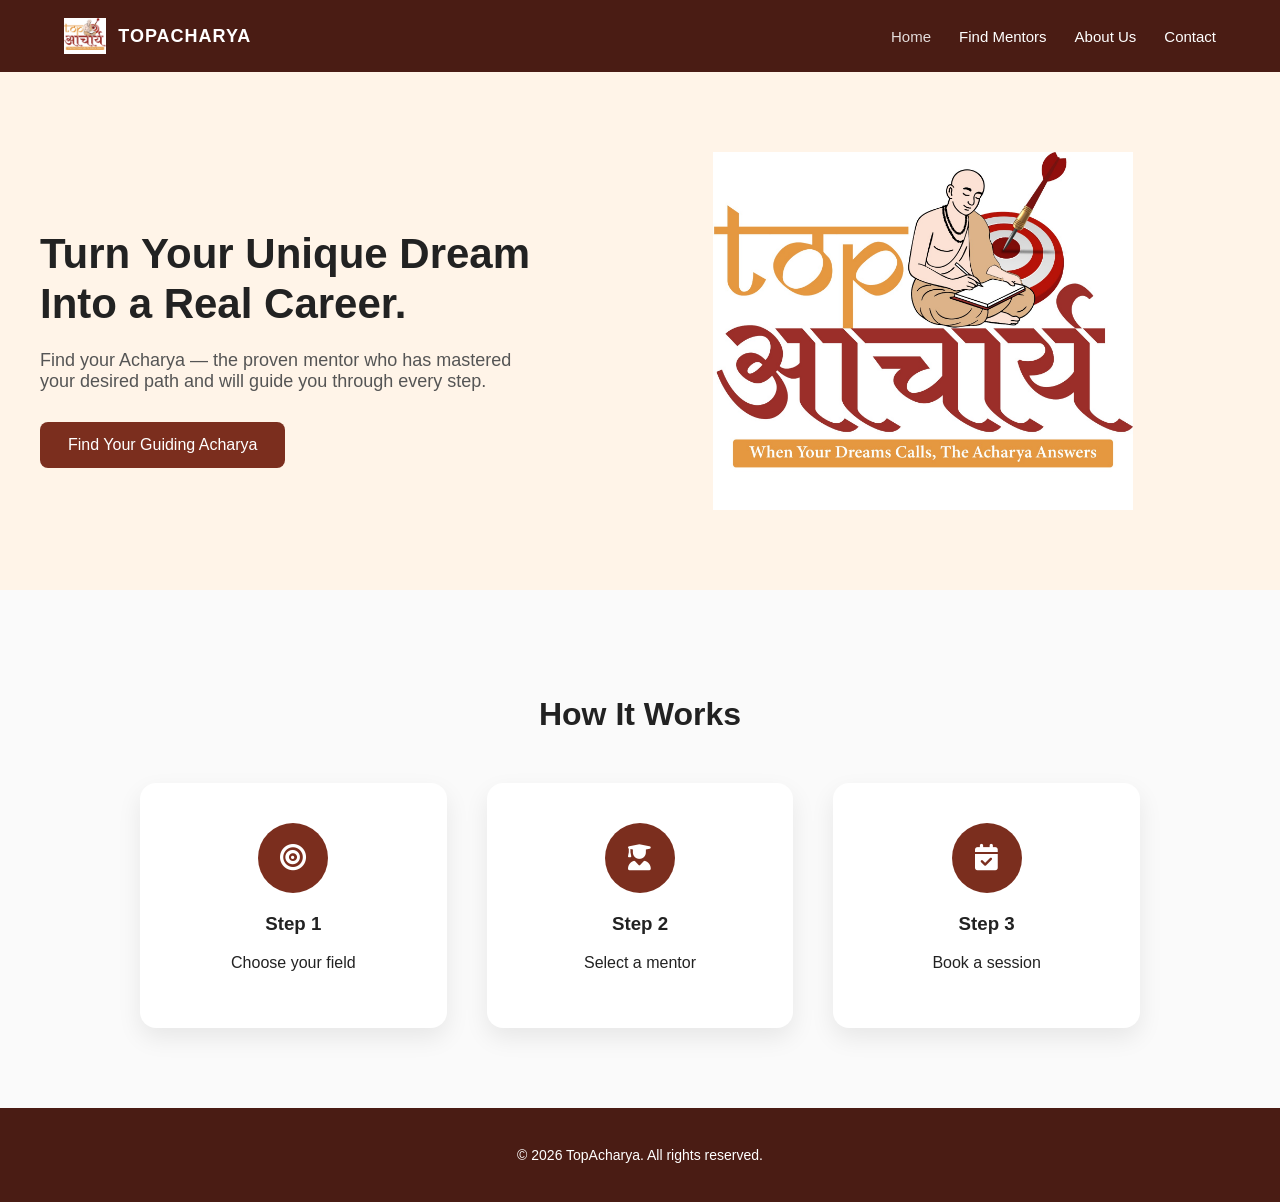
==== commit 4127111e: "top acharys setup" ====
--- a/index.html
+++ b/index.html
@@ -1,650 +1,105 @@
 <!DOCTYPE html>
-<!--[if lt IE 8 ]><html class="no-js ie ie7" lang="en"> <![endif]-->
-<!--[if IE 8 ]><html class="no-js ie ie8" lang="en"> <![endif]-->
-<!--[if IE 9 ]><html class="no-js ie ie9" lang="en"> <![endif]-->
-<!--[if (gte IE 8)|!(IE)]><!--><html class="no-js" lang="en"> <!--<![endif]-->
+<html lang="en">
 <head>
+  <meta charset="UTF-8">
+  <meta name="viewport" content="width=device-width, initial-scale=1.0">
+  <title>TopAcharya – Find Your Guiding Mentor</title>
 
-   <!--- Basic Page Needs
-   ================================================== -->
-   <meta charset="utf-8">
-	<title>Woo - Free Responsive HTML5/CSS3 Template</title>
-	<meta name="description" content="">  
-	<meta name="author" content="">
-
-   <!-- Mobile Specific Metas
-   ================================================== -->
-	<meta name="viewport" content="width=device-width, initial-scale=1, maximum-scale=1">
-
-	<!-- CSS
-    ================================================== -->
-   <link rel="stylesheet" href="css/default.css">
-	<link rel="stylesheet" href="css/layout.css">
-   <link rel="stylesheet" href="css/media-queries.css">
-   <link rel="stylesheet" href="css/animate.css">
-   <link rel="stylesheet" href="css/prettyPhoto.css">
-
-   <!-- Script
-   ================================================== -->
-	<script src="js/modernizr.js"></script>
-
-   <!-- Favicons
-	================================================== -->
-	<link rel="shortcut icon" href="favicon.png" >
-
+  <!-- Styles -->
+  <link rel="stylesheet" href="css/styles.css">
+  <link rel="stylesheet" href="https://cdnjs.cloudflare.com/ajax/libs/font-awesome/6.5.0/css/all.min.css">
 </head>
 
 <body>
 
-   <div id="preloader">      
-      <div id="status">
-         <img src="images/preloader.gif" height="64" width="64" alt="">
-      </div>
-   </div>
+<!-- ================= NAVBAR ================= -->
+<header class="navbar">
+  <div class="navbar-inner">
 
-   <!-- Header
-   ================================================== -->
-   <header>
+    <a href="index.html" class="brand">
+      <img src="images/logo.jpeg" alt="TopAcharya Logo">
+      <span>TOPACHARYA</span>
+    </a>
 
-      <div class="logo">
-         <a class="smoothscroll" href="#hero"><img alt="" src="images/logo.png"></a>
+    <nav class="nav-links">
+      <a href="index.html" class="active">Home</a>
+      <a href="mentors.html">Find Mentors</a>
+      <a href="about.html">About Us</a>
+      <a href="contact.html">Contact</a>
+    </nav>
+
+  </div>
+</header>
+
+<!-- ================= MAIN ================= -->
+<main>
+
+  <!-- ===== HERO SECTION ===== -->
+  <section class="hero">
+    <div class="hero-inner">
+
+      <div class="hero-content">
+        <h1>
+          Turn Your Unique Dream<br>
+          Into a Real Career.
+        </h1>
+
+        <p>
+          Find your Acharya — the proven mentor who has mastered your desired path
+          and will guide you through every step.
+        </p>
+
+        <a href="mentors.html" class="btn primary">
+          Find Your Guiding Acharya
+        </a>
       </div>
 
-      <nav id="nav-wrap">         
-         
-         <a class="mobile-btn" href="#nav-wrap" title="Show navigation">Show Menu</a>
-	      <a class="mobile-btn" href="#" title="Hide navigation">Hide Menu</a>         
-
-         <ul id="nav" class="nav">
-            <li><a class="smoothscroll" href="#features">Features</a></li>
-	         <li><a class="smoothscroll" href="#pricing">Pricing</a></li>
-            <li><a class="smoothscroll" href="#screenshots">Screenshots</a></li>
-            <li><a class="smoothscroll" href="#testimonials">Testimonials</a></li>
-            <li><a class="smoothscroll" href="#subscribe">Subscribe</a></li>
-         </ul> <!-- end #nav -->
-
-      </nav> <!-- end #nav-wrap -->
-
-      <ul class="header-social">
-         <li><a href="#"><i class="fa fa-facebook"></i></a></li>
-         <li><a href="#"><i class="fa fa-twitter"></i></a></li>
-         <li><a href="#"><i class="fa fa-google-plus"></i></a></li>
-      </ul>
-
-   </header> <!-- Header End -->
-
-
-   <!-- Homepage Hero
-   ================================================== -->
-   <section id="hero">
-
-	   <div class="row">
-
-		   <div class="twelve columns">
-
-			   <div class="hero-text">
-				   <h1 class="responsive-headline">The perfect template to showcase your awesome product and service.</h1>
-
-				   <p>Aenean condimentum, lacus sit amet luctus lobortis, dolores et quas molestias excepturi
-               enim tellus ultrices elit, amet consequat enim elit noneas sit amet luctu.
-               Quis nostrum exercitationem ullam corporis suscipit laboriosam.</p>
-			   </div>
-
-            <div class="buttons">
-               <a class="button trial" href="#">Free Trial</a>
-               <a class="button learn-more smoothscroll" href="#features">Learn More</a>
-            </div>
-
-            <div class="hero-image">
-               <img src="images/hero-image.png" alt="" />
-            </div>
-
-		   </div>
-
-	   </div>
-
-   </section> <!-- Homepage Hero end -->
-
-
-   <!-- Features Section
-   ================================================== -->
-   <section id='features'>
-
-      <div class="row feature design">
-
-         <div class="six columns right">
-            <h3>Simple, Clean and Modern Design.</h3>
-
-            <p>Lorem ipsum dolor sit amet, ea eum labitur scripserit, illum complectitur deterruisset at pro. Odio quaeque reformidans est eu, expetendis intellegebat has ut, viderer invenire ut his. Has molestie percipit an. Falli volumus efficiantur sed id, ad vel noster propriae. Ius ut etiam vivendo, graeci iudicabit constituto at mea. No soleat fabulas prodesset vel, ut quo solum dicunt.
-            Nec et amet vidisse mentitum. Cibo mutat nulla ei eam.
-            </p>
-         </div>
-
-         <div class="six columns feature-media left">
-             <img src="images/feature-image-1.png" alt="" />
-         </div>
-
+      <div class="hero-visual">
+        <img src="images/logo.jpeg" alt="TopAcharya Illustration">
       </div>
 
-      <div class="row feature responsive">
+    </div>
+  </section>
 
-         <div class="six columns left">
-            <h3>Fully Responsive.</h3>
+  <!-- ===== HOW IT WORKS ===== -->
+  <section class="how-section">
+    <h2>How It Works</h2>
 
-            <p>Aenean condimentum, lacus sit amet luctus lobortis, dolores et quas molestias excepturi
-            enim tellus ultrices elit, amet consequat enim elit noneas sit amet luctu.
-            Quis nostrum exercitationem ullam corporis suscipit laboriosam.Our library is continually refreshed with the latest on web technology
-            so you'll never fall behind. Quis nostrum exercitationem ullam corporis suscipit laboriosam.
-            </p>
-         </div>
+    <div class="how-grid">
 
-         <div class="six columns feature-media right">
-             <img src="images/feature-image-2.png" alt="" />
-         </div>
-
+      <div class="how-card">
+        <div class="icon-circle">
+          <i class="fa-solid fa-bullseye"></i>
+        </div>
+        <h3>Step 1</h3>
+        <p>Choose your field</p>
       </div>
 
-      <div class="row feature cross-browser">
-
-         <div class="six columns right">
-            <h3>Cross-Browser Compatible.</h3>
-
-            <p>Lorem ipsum dolor sit amet, ea eum labitur scripserit, illum complectitur deterruisset at pro. Odio quaeque reformidans est eu, expetendis intellegebat has ut, viderer invenire ut his. Has molestie percipit an. Falli volumus efficiantur sed id, ad vel noster propriae. Ius ut etiam vivendo, graeci iudicabit constituto at mea. No soleat fabulas prodesset vel, ut quo solum dicunt.
-            Nec et amet vidisse mentitum. Cibo mutat nulla ei eam.
-            </p>
-         </div>
-
-         <div class="six columns feature-media left">
-             <img src="images/feature-image-3.png" alt="" />
-         </div>
-
+      <div class="how-card">
+        <div class="icon-circle">
+          <i class="fa-solid fa-user-graduate"></i>
+        </div>
+        <h3>Step 2</h3>
+        <p>Select a mentor</p>
       </div>
 
-      <div class="row feature video">
-
-         <div class="six columns left">
-            <h3>Video Support.</h3>
-
-            <p>Aenean condimentum, lacus sit amet luctus lobortis, dolores et quas molestias excepturi
-            enim tellus ultrices elit, amet consequat enim elit noneas sit amet luctu.
-            Quis nostrum exercitationem ullam corporis suscipit laboriosam. No soleat fabulas prodesset vel, ut quo solum dicunt. Nec et amet vidisse mentitum. Cibo mutat nulla ei eam.
-            </p>
-         </div>
-
-         <div class="six columns feature-media right">
-             <div class="fluid-video-wrapper">
-                  <iframe src="http://player.vimeo.com/video/14592941?title=0&amp;byline=0&amp;portrait=0&amp;color=F64B39" width="500" height="281" frameborder="0" webkitallowfullscreen mozallowfullscreen allowfullscreen></iframe> 
-             </div>
-         </div>
-
+      <div class="how-card">
+        <div class="icon-circle">
+          <i class="fa-solid fa-calendar-check"></i>
+        </div>
+        <h3>Step 3</h3>
+        <p>Book a session</p>
       </div>
 
-   </section> <!-- Homepage Hero end -->
+    </div>
+  </section>
 
+</main>
 
-    <!-- Pricing Section
-   ================================================== -->
-   <section id="pricing">
-
-      <div class="row section-head">
-
-         <h1>Pricing Tables.</h1>
-
-         <p>Sed ut perspiciatis unde omnis iste natus error sit voluptatem accusantium doloremque laudantium, totam rem aperiam,
-         eaque ipsa quae ab illo inventore veritatis et quasi architecto beatae vitae dicta sunt explicabo. Nemo enim ipsam
-         voluptatem quia voluptas sit aspernatur aut odit aut fugit, sed quia consequuntur magni dolores eos qui ratione
-         voluptatem sequi nesciunt.
-         </p>
-
-      </div>
-
-      <div class="row">
-
-         <div class="pricing-tables bgrid-quarters s-bgrid-halves">
-
-            <div class="column">
-
-               <div class="price-block">
-
-                  <h3 class="plan-title"><i class="fa fa-cog"></i>Starter</h3>
-                  <p class="plan-price">FREE <span>per month</span></p>
-
-                  <ul class="features">
-                     <li>1GB Storage</li>
-                     <li>5GB Bandwidth</li>
-                     <li>2 Domains</li>
-                     <li>3 Databases</li>
-                     <li>1 FTP Account</li>
-                     <li>25 Email Accounts</li>
-                  </ul>
-
-                  <footer class="plan-sign-up">
-                     <a class="button" href="">Sign Up</a>
-                  </footer>
-
-               </div> <!-- End Price Block -->
-
-			   </div> <!-- End Column -->
-
-            <div class="column">
-
-               <div class="price-block">
-
-                  <h3 class="plan-title"><i class="fa fa-thumbs-up"></i>Standard</h3>
-                  <p class="plan-price">$9.99 <span>per month</span></p>
-
-                  <ul class="features">
-                     <li>3GB Storage</li>
-                     <li>10GB Bandwidth</li>
-                     <li>3 Domains</li>
-                     <li>5 Databases</li>
-                     <li>3 FTP Account</li>
-                     <li>30 Email Accounts</li>
-                  </ul>
-
-                  <footer class="plan-sign-up">
-                     <a class="button" href="">Sign Up</a>
-                  </footer>
-
-               </div> <!-- End Price Block -->
-
-			   </div> <!-- End Column -->
-
-           <div class="column">
-
-               <div class="price-block">
-
-                  <h3 class="plan-title"><i class="fa fa-star"></i>Premium</h3>
-                  <p class="plan-price">$19.99 <span>per month</span></p>
-
-                  <ul class="features">
-                     <li>10GB Storage</li>
-                     <li>25GB Bandwidth</li>
-                     <li>5 Domains</li>
-                     <li>10 Databases</li>
-                     <li>10 FTP Account</li>
-                     <li>50 Email Accounts</li>
-                  </ul>
-
-                  <footer class="plan-sign-up">
-                     <a class="button" href="">Sign Up</a>
-                  </footer>
-
-               </div> <!-- End Price block -->
-
-			   </div> <!-- End Column -->
-
-            <div class="column">
-
-               <div class="price-block">
-
-                  <h3 class="plan-title"><i class="fa fa-trophy"></i>Ultimate</h3>
-                  <p class="plan-price">$29.99 <span>per month</span></p>
-
-                  <ul class="features">
-                     <li>30 Storage</li>
-                     <li>Unlimited Bandwidth</li>
-                     <li>10 Domains</li>
-                     <li>15 Databases</li>
-                     <li>10 FTP Account</li>
-                     <li>50 Email Accounts</li>
-                  </ul>
-
-                  <footer class="plan-sign-up">
-                     <a class="button" href="">Sign Up</a>
-                  </footer>
-
-               </div> <!-- End Price Block -->
-
-			   </div> <!-- End Column -->
-
-         </div>
-
-      </div>
-
-   </section> <!-- Pricing End -->
-
-   <!-- Call-To-Action Section
-   ================================================== -->
-   <section id="call-to-action">
-
-      <div class="row">
-
-         <div class="two columns header-col">
-
-            <h1><span>Get Hosting.</span></h1>
-
-         </div>
-
-         <div class="seven columns">
-
-            <h2><a href="http://www.dreamhost.com/r.cgi?287326|STYLESHOUT">Host This Template on Dreamhost.</a></h2>
-            <p>Looking for an awesome and reliable webhosting? Try <a href="http://www.dreamhost.com/r.cgi?287326|STYLESHOUT"><span>DreamHost</span></a>.
-					Get <span>$50 off</span> when you sign up with the promocode <span>STYLESHOUT</span>. 
-					<!-- Simply type	the promocode in the box labeled “Promo Code” when placing your order. --></p>
-
-         </div>
-
-         <div class="three columns action">
-
-            <a href="http://www.dreamhost.com/r.cgi?287326|STYLESHOUT" class="button">Sign Up Now</a>
-
-         </div>
-
-      </div>
-
-   </section> <!-- Call-To-Action Section End-->
-
-
-   <!-- Screenshots
-   ================================================== -->
-   <section id="screenshots">
-
-      <div class="row section-head">
-
-         <h1>Product Screenshots.</h1>
-
-         <p>Sed ut perspiciatis unde omnis iste natus error sit voluptatem accusantium doloremque laudantium, totam rem aperiam,
-         eaque ipsa quae ab illo inventore veritatis et quasi architecto beatae vitae dicta sunt explicabo. Nemo enim ipsam
-         voluptatem quia voluptas sit aspernatur aut odit aut fugit.
-         </p>
-
-      </div>
-
-      <div class="row">
-
-         <div class="twelve columns">
-
-            <!-- screenshots-wrapper -->
-            <div id="screenshots-wrapper" class="bgrid-quarters s-bgrid-thirds cf">
-
-          	   <div class="columns item">
-                  <div class="item-wrap">
-
-                     <a href="images/screenshots/big/b-line-icons.jpg" data-imagelightbox="a" >
-                        <img src="images/screenshots/line-icons.jpg" alt="Line Icons">
-                        <div class="overlay"></div> 
-                        <div class="link-icon"><i class="icon-plus"></i></div>
-                     </a>
-
-                  </div>
-          		</div> <!-- item end -->
-
-               <div class="columns item">
-                  <div class="item-wrap">
-
-                     <a href="images/screenshots/big/b-hipster.jpg" data-imagelightbox="a" >
-                        <img src="images/screenshots/hipster.jpg" alt="Hipster">
-                        <div class="overlay"></div>
-                        <div class="link-icon"><i class="icon-plus"></i></div>
-                     </a>
-
-                  </div>
-          		</div> <!-- item end -->
-
-               <div class="columns item">
-                  <div class="item-wrap">
-
-                     <a href="images/screenshots/big/b-authentic-vintage.jpg" data-imagelightbox="a" >
-                        <img src="images/screenshots/authentic-vintage.jpg" alt="Authentic Vintage">                        
-                        <div class="overlay"></div>
-                        <div class="link-icon"><i class="icon-plus"></i></div>
-                     </a>
-
-                  </div>
-          		</div> <!-- item end -->
-
-               <div class="columns item">
-                  <div class="item-wrap">
-
-                     <a href="images/screenshots/big/b-spot-uv-logo.jpg" data-imagelightbox="a" >
-                        <img src="images/screenshots/spot-uv-logo.jpg" alt="Spot UV Logo">
-                        <div class="overlay"></div>
-                        <div class="link-icon"><i class="icon-plus"></i></div>
-                     </a>
-
-                  </div>
-          		</div> <!-- item end -->
-
-               <div class="columns item">
-                  <div class="item-wrap">
-
-                     <a href="images/screenshots/big/b-tshirt-mockup.jpg" data-imagelightbox="a" >
-                     	<img src="images/screenshots/tshirt-mockup.jpg" alt="TShirt Mockup">
-                       	<div class="overlay"></div>
-                        <div class="link-icon"><i class="icon-plus"></i></div>
-                     </a>
-
-                  </div>
-          		</div> <!-- item end -->
-
-               <div class="columns item">
-                  <div class="item-wrap">
-
-                     <a href="images/screenshots/big/b-abstract-vector.jpg" data-imagelightbox="a" >
-                        <img src="images/screenshots/abstract-vector.jpg" alt="Abstract Vector">
-                        <div class="overlay"></div>
-                        <div class="link-icon"><i class="icon-plus"></i></div>
-                     </a>
-
-                  </div>
-          		</div> <!-- item end -->
-
-               <div class="columns item">
-                  <div class="item-wrap">
-
-                     <a href="images/screenshots/big/b-embossed-paper.jpg" data-imagelightbox="a" >
-                        <img src="images/screenshots/embossed-paper.jpg" alt="Embossed Paper">                        
-                        <div class="overlay"></div>
-                        <div class="link-icon"><i class="icon-plus"></i></div>
-                     </a>
-
-                  </div>
-          		</div> <!-- item end -->
-
-               <div class="columns item">
-                  <div class="item-wrap">
-
-                     <a href="images/screenshots/big/b-judah.jpg" data-imagelightbox="a" >
-                        <img src="images/screenshots/judah.jpg" alt="Judah">
-                        <div class="overlay"></div>
-                        <div class="link-icon"><i class="icon-plus"></i></div>
-                     </a>
-
-                  </div>
-          		</div>  <!-- item end -->
-
-            </div> <!-- portfolio-wrapper end -->
-
-         </div> <!-- twelve columns end -->
-
-      </div>  <!-- end row -->
-
-   </section> <!-- Screenshots End -->
-
-
-   <!-- Testimonials Section
-   ================================================== -->
-   <section id="testimonials">
-
-      <div class="row content">
-
-         <span><i class="quote-left fa fa-quote-left"></i></span>
-
-         <div class="text-container">
-
-            <div class="twelve columns">
-
-               <h1>What People Are Saying.</h1>
-
-            </div>
-
-            <div class="twelve columns flex-container">
-
-               <div class="flexslider">
-
-                  <ul class="slides">
-
-                     <li>
-                        <blockquote>
-                           <p>Your work is going to fill a large part of your life, and the only way to be truly satisfied is
-                           to do what you believe is great work. And the only way to do great work is to love what you do.
-                           If you haven't found it yet, keep looking. Don't settle. As with all matters of the heart, you'll know when you find it.
-                           </p>
-                           <cite>Steve Jobs</cite>
-                        </blockquote>
-                     </li> <!-- slide ends -->
-
-                     <li>
-                        <blockquote>
-                           <p>This is Photoshop's version  of Lorem Ipsum. Proin gravida nibh vel velit auctor aliquet.
-                           Aenean sollicitudin, lorem quis bibendum auctor, nisi elit consequat ipsum, nec sagittis sem
-                           nibh id elit. Duis sed odio sit amet nibh vulputate cursus a sit amet mauris.
-                           </p>
-                           <cite>Mr. Adobe</cite>
-                        </blockquote>
-                     </li> <!-- slide ends -->
-
-                  </ul>
-
-               </div> <!-- div.flexslider ends -->
-
-            </div> <!-- div.flex-container ends -->
-
-         </div>  <!-- text-container ends -->
-
-         <span><i class="quote-right fa fa-quote-right"></i></span>
-
-      </div> <!-- row ends -->
-
-   </section> <!-- Testimonials Section End-->
-
-
-   <!-- Subscribe
-   ================================================== -->
-   <section id="subscribe">
-
-      <div class="row section-head">
-
-         <div class="twelve columns">
-
-            <h1>MailChimp signup form.</h1>
-
-            <p>Adding your own MailChimp powered email sign-up is easy.
-            Grab the super slim code from your MailChimp account and drop the code here. Lastly, remove the link and style tags
-            that comes with the embedded code and your good to go. All styling is within our stylesheet.</p>
-
-         </div>
-
-      </div>
-
-      <div class="row">
-
-         <div class="twelve columns">
-
-         <!-- Begin MailChimp Signup Form -->
-
-            <div id="mc_embed_signup">
-               <form action="http://facebook.us8.list-manage.com/subscribe/post?u=cdb7b577e41181934ed6a6a44&amp;id=e65110b38d" method="post" id="mc-embedded-subscribe-form" name="mc-embedded-subscribe-form" class="validate" target="_blank" novalidate>
-                  
-                  <input type="email" value="" name="EMAIL" class="email" id="mce-EMAIL" placeholder="email address" required>
-                   <!-- real people should not fill this in and expect good things - do not remove this or risk form bot signups-->
-                   <div style="position: absolute; left: -5000px;"><input type="text" name="b_cdb7b577e41181934ed6a6a44_e65110b38d" value=""></div>
-                  <div class="clear"><input type="submit" value="Subscribe" name="subscribe" id="mc-embedded-subscribe" class="button"></div>
-               
-            </form>
-            </div>
-
-            <p><small>We never share your information or use it to spam you.</small></p>
-
-         </div>
-
-      </div>
-
-   </section>  <!-- Subscribe Section End-->
-
-
-   <!-- Footer
-   ================================================== -->
-   <footer>
-
-      <div class="row">         
-
-         <div class="six columns info">
-
-            <div class="footer-logo">
-               <a href="#">
-                  <img src="images/footer-logo.png" alt="" />
-               </a>
-            </div>
-
-            <p>This is Photoshop's version  of Lorem Ipsum. Proin gravida nibh vel velit auctor aliquet.
-            Aenean sollicitudin, lorem quis bibendum auctor, nisi elit consequat ipsum, nec sagittis sem
-            nibh id elit. Duis sed odio sit amet nibh vulputate cursus a sit amet mauris.
-            </p>
-
-         </div>
-
-         <div class="six columns right-cols">
-
-            <div class="row">
-
-               <div class="columns">
-                  <h3 class="address">Come Visit</h3>
-                  <p>
-                  1600 Amphitheatre Parkway<br>
-                  Mountain View, CA<br>
-                  94043 US
-                  </p>
-               </div>
-
-               <div class="columns">
-                  <h3 class="social">socialize</h3>
-                  <ul>
-                     <li><a href="#">Facebook</a></li>
-                     <li><a href="#">Twitter</a></li>
-                     <li><a href="#">GooglePlus</a></li>
-                  </ul>
-               </div>
-
-               <div class="columns last">
-                  <h3 class="contact">Contact Us</h3>
-                  <ul>
-                    <li><a href="tel:6473438234">647.343.8234</a></li>
-                    <li><a href="tel:1234567890">123.456.7890</a></li>
-                    <li><a href="mailto:someone@woo.com">someone@woosite.com</a></li>
-                  </ul>
-               </div>
-
-            </div> <!-- Nested Row End -->
-
-         </div>
-
-         <p class="copyright">&copy; 2014 Woo | Design by <a title="Styleshout" href="http://www.styleshout.com/">Styleshout</a></p>
-
-         <div id="go-top">
-            <a class="smoothscroll" title="Back to Top" href="#hero"><i class="icon-up-open"></i></a>
-         </div>
-
-      </div> <!-- Row End -->
-
-   </footer> <!-- Footer End-->
-
-
-   <!-- Java Script
-   ================================================== -->
-   <script src="http://ajax.googleapis.com/ajax/libs/jquery/1.10.2/jquery.min.js"></script>
-   <script>window.jQuery || document.write('<script src="js/jquery-1.10.2.min.js"><\/script>')</script>
-   <script type="text/javascript" src="js/jquery-migrate-1.2.1.min.js"></script>
-
-   <script src="js/jquery.flexslider.js"></script>
-   <script src="js/waypoints.js"></script>
-   <script src="js/jquery.fittext.js"></script>
-   <script src="js/jquery.fitvids.js"></script>
-   <script src="js/imagelightbox.js"></script>
-   <script src="js/jquery.prettyPhoto.js"></script>   
-   <script src="js/main.js"></script>
+<!-- ================= FOOTER ================= -->
+<footer class="site-footer">
+  <p>© 2026 TopAcharya. All rights reserved.</p>
+</footer>
 
 </body>
-
-</html>+</html>
--- a/css/styles.css
+++ b/css/styles.css
@@ -0,0 +1,450 @@
+/* =====================================================
+   ROOT & RESET
+===================================================== */
+
+:root {
+  --brand-dark: #4a1c14;
+  --brand-main: #7b2e1e;
+  --brand-light: #fff4e8;
+
+  --bg-main: #f7f6f2;
+  --bg-soft: #fafafa;
+
+  --text-main: #222;
+  --text-muted: #555;
+
+  --radius-sm: 8px;
+  --radius-md: 16px;
+  --radius-lg: 20px;
+
+  --shadow-sm: 0 5px 15px rgba(0,0,0,0.08);
+  --shadow-md: 0 10px 25px rgba(0,0,0,0.08);
+  --shadow-lg: 0 15px 40px rgba(0,0,0,0.08);
+}
+
+*,
+*::before,
+*::after {
+  box-sizing: border-box;
+}
+
+body {
+  margin: 0;
+  font-family: Arial, Helvetica, sans-serif;
+  background: var(--bg-main);
+  color: var(--text-main);
+}
+
+img {
+  max-width: 100%;
+  display: block;
+}
+
+a {
+  text-decoration: none;
+  color: inherit;
+}
+
+/* =====================================================
+   NAVBAR
+===================================================== */
+
+.navbar {
+  height: 72px;
+  background: var(--brand-dark);
+  display: flex;
+  align-items: center;
+}
+
+.navbar-inner {
+  max-width: 1200px;
+  width: 100%;
+  margin: 0 auto;
+  padding: 0 24px;
+  display: flex;
+  align-items: center;
+  justify-content: space-between;
+}
+
+.brand {
+  display: flex;
+  align-items: center;
+  gap: 12px;
+  color: white;
+  font-weight: 700;
+}
+
+.brand img {
+  height: 36px;
+}
+
+.brand span {
+  font-size: 18px;
+  letter-spacing: 1px;
+}
+
+.nav-links {
+  display: flex;
+  gap: 28px;
+}
+
+.nav-links a {
+  color: white;
+  font-size: 15px;
+  font-weight: 500;
+}
+
+.nav-links a.active,
+.nav-links a:hover {
+  opacity: 0.85;
+}
+
+/* =====================================================
+   BUTTONS
+===================================================== */
+
+.btn {
+  display: inline-block;
+  padding: 14px 28px;
+  border-radius: var(--radius-sm);
+  background: var(--brand-main);
+  color: white;
+  font-size: 16px;
+  font-weight: 500;
+  transition: background 0.2s ease;
+}
+
+.btn:hover {
+  background: #5e2317;
+}
+
+.btn.small {
+  padding: 10px 20px;
+  font-size: 14px;
+}
+
+.btn.full {
+  width: 100%;
+  text-align: center;
+}
+
+/* =====================================================
+   PAGE HEADER (Used across pages)
+===================================================== */
+
+.page-header {
+  background: white;
+  text-align: center;
+  padding: 80px 20px;
+}
+
+.page-header--soft {
+  background: var(--brand-light);
+}
+
+.page-header h1 {
+  font-size: 36px;
+  margin-bottom: 12px;
+}
+
+.page-header p {
+  max-width: 700px;
+  margin: auto;
+  font-size: 16px;
+  color: var(--text-muted);
+}
+
+/* =====================================================
+   HERO (HOME)
+===================================================== */
+
+.hero {
+  background: var(--brand-light);
+  padding: 80px 20px;
+}
+
+.hero-inner {
+  max-width: 1200px;
+  margin: auto;
+  display: grid;
+  grid-template-columns: 1.2fr 1fr;
+  gap: 40px;
+  align-items: center;
+}
+
+.hero-content h1 {
+  font-size: 42px;
+  line-height: 1.2;
+  margin-bottom: 20px;
+}
+
+.hero-content p {
+  font-size: 18px;
+  color: var(--text-muted);
+  max-width: 500px;
+  margin-bottom: 30px;
+}
+
+.hero-visual img {
+  max-width: 420px;
+}
+
+/* =====================================================
+   ICON CIRCLE (Shared)
+===================================================== */
+
+.icon-circle {
+  width: 70px;
+  height: 70px;
+  margin: 0 auto 20px;
+  background: var(--brand-main);
+  color: white;
+  border-radius: 50%;
+  display: flex;
+  align-items: center;
+  justify-content: center;
+  font-size: 26px;
+}
+
+/* =====================================================
+   HOW IT WORKS
+===================================================== */
+
+.how-section {
+  background: var(--bg-soft);
+  padding: 80px 20px;
+  text-align: center;
+}
+
+.how-section h2 {
+  font-size: 32px;
+  margin-bottom: 50px;
+}
+
+.how-grid {
+  max-width: 1000px;
+  margin: auto;
+  display: grid;
+  grid-template-columns: repeat(auto-fit, minmax(240px, 1fr));
+  gap: 40px;
+}
+
+.how-card {
+  background: white;
+  padding: 40px 20px;
+  border-radius: var(--radius-md);
+  box-shadow: var(--shadow-md);
+}
+
+/* =====================================================
+   MENTORS PAGE
+===================================================== */
+
+.mentor-section {
+  padding: 60px 20px;
+}
+
+.mentor-grid {
+  max-width: 1200px;
+  margin: auto;
+  display: grid;
+  grid-template-columns: repeat(auto-fit, minmax(260px, 1fr));
+  gap: 30px;
+}
+
+.mentor-card {
+  background: white;
+  padding: 30px 20px;
+  border-radius: var(--radius-md);
+  text-align: center;
+  box-shadow: var(--shadow-md);
+}
+
+.mentor-card img {
+  width: 96px;
+  height: 96px;
+  border-radius: 50%;
+  margin-bottom: 15px;
+}
+
+.mentor-card h3 {
+  font-size: 18px;
+  margin-bottom: 6px;
+}
+
+.mentor-role {
+  font-size: 14px;
+  color: var(--text-muted);
+  margin-bottom: 12px;
+}
+
+.mentor-rating {
+  font-size: 14px;
+  color: #f4b400;
+  margin-bottom: 18px;
+}
+
+/* =====================================================
+   ABOUT PAGE
+===================================================== */
+
+.about-section {
+  padding: 80px 20px;
+}
+
+.about-grid {
+  max-width: 1100px;
+  margin: auto;
+  display: grid;
+  grid-template-columns: repeat(auto-fit, minmax(260px, 1fr));
+  gap: 40px;
+}
+
+.about-card {
+  background: white;
+  padding: 40px 30px;
+  text-align: center;
+  border-radius: var(--radius-md);
+  box-shadow: var(--shadow-md);
+}
+
+.about-card h3 {
+  font-size: 20px;
+  margin-bottom: 10px;
+}
+
+.about-card p {
+  font-size: 15px;
+  color: var(--text-muted);
+}
+
+/* =====================================================
+   CONTACT PAGE
+===================================================== */
+
+.contact-section {
+  padding: 80px 20px;
+}
+
+.contact-card {
+  max-width: 900px;
+  margin: auto;
+  background: white;
+  border-radius: var(--radius-lg);
+  padding: 50px;
+  display: grid;
+  grid-template-columns: 1.3fr 1fr;
+  gap: 40px;
+  box-shadow: var(--shadow-lg);
+  align-items: stretch;
+}
+
+.contact-form {
+  display: flex;
+  flex-direction: column;
+  gap: 20px;
+}
+
+.input-group {
+  position: relative;
+}
+
+.input-group i {
+  position: absolute;
+  top: 50%;
+  left: 15px;
+  transform: translateY(-50%);
+  color: #999;
+}
+
+.input-group input,
+.input-group textarea {
+  width: 100%;
+  padding: 14px 14px 14px 45px;
+  border-radius: var(--radius-sm);
+  border: 1px solid #ddd;
+  font-size: 15px;
+}
+
+.input-group textarea {
+  min-height: 120px;
+  resize: vertical;
+}
+
+.input-group input:focus,
+.input-group textarea:focus {
+  outline: none;
+  border-color: var(--brand-main);
+}
+
+.contact-info {
+  background: var(--brand-light);
+  border-radius: var(--radius-md);
+  padding: 30px;
+}
+
+.contact-info h3 {
+  margin-bottom: 20px;
+}
+
+.contact-info ul {
+  list-style: none;
+  padding: 0;
+}
+
+.contact-info li {
+  margin-bottom: 15px;
+  font-size: 15px;
+  color: var(--text-muted);
+}
+
+.contact-info i {
+  margin-right: 10px;
+  color: var(--brand-main);
+}
+
+/* =====================================================
+   FOOTER
+===================================================== */
+
+.site-footer {
+  background: var(--brand-dark);
+  color: white;
+  text-align: center;
+  padding: 25px 20px;
+  font-size: 14px;
+}
+
+/* =====================================================
+   RESPONSIVE
+===================================================== */
+
+@media (max-width: 900px) {
+  .hero-inner {
+    grid-template-columns: 1fr;
+    text-align: center;
+  }
+
+  .hero-visual {
+    margin-top: 40px;
+  }
+}
+
+@media (max-width: 768px) {
+  .contact-card {
+    grid-template-columns: 1fr;
+  }
+
+  .nav-links {
+    gap: 18px;
+  }
+}
+@media (max-width: 480px) {
+  .page-header h1 {
+    font-size: 28px;
+  }
+
+  .how-section h2 {
+    font-size: 26px;
+  }
+}
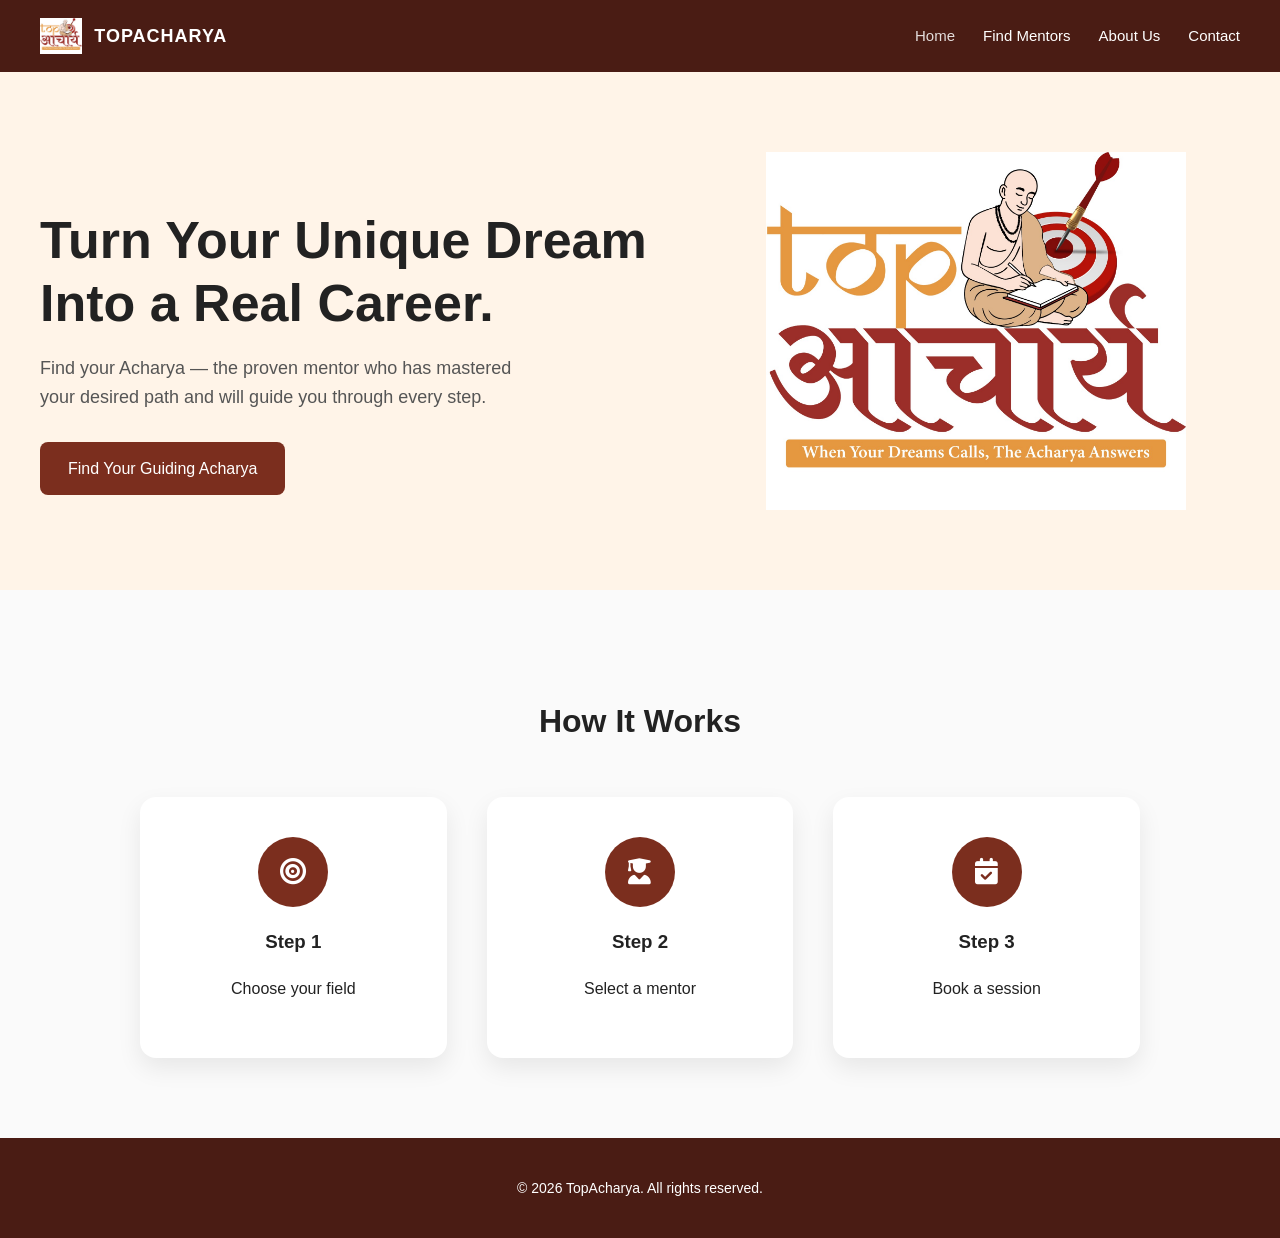
==== commit c5876659: "fixwed" ====
--- a/index.html
+++ b/index.html
@@ -4,6 +4,7 @@
   <meta charset="UTF-8">
   <meta name="viewport" content="width=device-width, initial-scale=1.0">
   <title>TopAcharya – Find Your Guiding Mentor</title>
+  <link rel="icon" type="image/jpeg" href="images/logo.jpeg">
 
   <!-- Styles -->
   <link rel="stylesheet" href="css/styles.css">
@@ -21,12 +22,16 @@
       <span>TOPACHARYA</span>
     </a>
 
-    <nav class="nav-links">
+    <nav class="nav-links" id="navLinks">
       <a href="index.html" class="active">Home</a>
       <a href="mentors.html">Find Mentors</a>
       <a href="about.html">About Us</a>
       <a href="contact.html">Contact</a>
     </nav>
+
+    <button class="hamburger" id="hamburger">
+      <i class="fas fa-bars"></i>
+    </button>
 
   </div>
 </header>
@@ -101,5 +106,6 @@
   <p>© 2026 TopAcharya. All rights reserved.</p>
 </footer>
 
+<script src="js/script.js"></script>
 </body>
 </html>
--- a/css/styles.css
+++ b/css/styles.css
@@ -1,8 +1,9 @@
 /* =====================================================
-   ROOT & RESET
+   ROOT & RESET - FLUID RESPONSIVE
 ===================================================== */
 
 :root {
+  /* Colors */
   --brand-dark: #4a1c14;
   --brand-main: #7b2e1e;
   --brand-light: #fff4e8;
@@ -13,19 +14,34 @@
   --text-main: #222;
   --text-muted: #555;
 
-  --radius-sm: 8px;
-  --radius-md: 16px;
-  --radius-lg: 20px;
-
+  /* Flexible Radius */
+  --radius-sm: clamp(4px, 2vw, 8px);
+  --radius-md: clamp(8px, 3vw, 16px);
+  --radius-lg: clamp(12px, 4vw, 20px);
+
+  /* Shadows */
   --shadow-sm: 0 5px 15px rgba(0,0,0,0.08);
   --shadow-md: 0 10px 25px rgba(0,0,0,0.08);
   --shadow-lg: 0 15px 40px rgba(0,0,0,0.08);
+
+  /* Fluid Font Size */
+  --font-base: clamp(14px, 2.5vw, 16px);
+  --font-sm: clamp(12px, 2vw, 14px);
+  --font-md: clamp(15px, 2.5vw, 18px);
+  --font-lg: clamp(18px, 4vw, 24px);
+  --font-xl: clamp(24px, 6vw, 32px);
+  --font-xxl: clamp(32px, 8vw, 42px);
+  --font-title: clamp(28px, 10vw, 52px);
 }
 
 *,
 *::before,
 *::after {
   box-sizing: border-box;
+}
+
+html {
+  font-size: 16px;
 }
 
 body {
@@ -33,6 +49,8 @@
   font-family: Arial, Helvetica, sans-serif;
   background: var(--bg-main);
   color: var(--text-main);
+  line-height: 1.6;
+  font-size: var(--font-base);
 }
 
 img {
@@ -46,52 +64,54 @@
 }
 
 /* =====================================================
-   NAVBAR
+   NAVBAR - FULLY RESPONSIVE
 ===================================================== */
 
 .navbar {
-  height: 72px;
+  height: clamp(56px, 12vw, 72px);
   background: var(--brand-dark);
   display: flex;
   align-items: center;
+  padding: 0 clamp(12px, 4vw, 24px);
 }
 
 .navbar-inner {
-  max-width: 1200px;
+  max-width: min(95vw, 1200px);
   width: 100%;
   margin: 0 auto;
-  padding: 0 24px;
   display: flex;
   align-items: center;
   justify-content: space-between;
+  position: relative;
 }
 
 .brand {
   display: flex;
   align-items: center;
-  gap: 12px;
+  gap: clamp(8px, 3vw, 12px);
   color: white;
   font-weight: 700;
 }
 
 .brand img {
-  height: 36px;
+  height: clamp(32px, 8vw, 36px);
 }
 
 .brand span {
-  font-size: 18px;
-  letter-spacing: 1px;
+  font-size: clamp(14px, 3vw, 18px);
+  letter-spacing: clamp(0.5px, 1vw, 1px);
 }
 
 .nav-links {
   display: flex;
-  gap: 28px;
+  gap: clamp(16px, 4vw, 28px);
 }
 
 .nav-links a {
   color: white;
-  font-size: 15px;
+  font-size: clamp(13px, 2.2vw, 15px);
   font-weight: 500;
+  transition: opacity 0.3s ease;
 }
 
 .nav-links a.active,
@@ -99,17 +119,53 @@
   opacity: 0.85;
 }
 
-/* =====================================================
-   BUTTONS
+/* Hamburger Menu */
+.hamburger {
+  display: none;
+  background: none;
+  border: none;
+  cursor: pointer;
+  padding: clamp(2px, 1vw, 5px);
+  color: white;
+  font-size: clamp(20px, 5vw, 24px);
+  transition: color 0.3s ease;
+}
+
+.hamburger:hover {
+  color: rgba(255, 255, 255, 0.8);
+}
+
+.hamburger span {
+  width: clamp(20px, 5vw, 25px);
+  height: clamp(2px, 0.5vw, 3px);
+  background: white;
+  border-radius: 2px;
+  transition: all 0.4s cubic-bezier(0.25, 0.46, 0.45, 0.94);
+}
+
+.hamburger.active span:nth-child(1) {
+  transform: rotate(45deg);
+}
+
+.hamburger.active span:nth-child(2) {
+  opacity: 0;
+}
+
+.hamburger.active span:nth-child(3) {
+  transform: rotate(-45deg);
+}
+
+/* =====================================================
+   BUTTONS - FLUID SIZING
 ===================================================== */
 
 .btn {
   display: inline-block;
-  padding: 14px 28px;
+  padding: clamp(10px, 3vw, 14px) clamp(20px, 5vw, 28px);
   border-radius: var(--radius-sm);
   background: var(--brand-main);
   color: white;
-  font-size: 16px;
+  font-size: clamp(13px, 2.5vw, 16px);
   font-weight: 500;
   transition: background 0.2s ease;
 }
@@ -119,8 +175,8 @@
 }
 
 .btn.small {
-  padding: 10px 20px;
-  font-size: 14px;
+  padding: clamp(8px, 2vw, 10px) clamp(15px, 3vw, 20px);
+  font-size: clamp(12px, 2vw, 14px);
 }
 
 .btn.full {
@@ -129,13 +185,13 @@
 }
 
 /* =====================================================
-   PAGE HEADER (Used across pages)
+   PAGE HEADER - RESPONSIVE
 ===================================================== */
 
 .page-header {
   background: white;
   text-align: center;
-  padding: 80px 20px;
+  padding: clamp(40px, 12vw, 80px) clamp(16px, 4vw, 20px);
 }
 
 .page-header--soft {
@@ -143,198 +199,209 @@
 }
 
 .page-header h1 {
-  font-size: 36px;
-  margin-bottom: 12px;
+  font-size: var(--font-xxl);
+  margin-bottom: clamp(8px, 3vw, 12px);
 }
 
 .page-header p {
-  max-width: 700px;
+  max-width: min(90vw, 700px);
   margin: auto;
-  font-size: 16px;
+  font-size: var(--font-md);
   color: var(--text-muted);
 }
 
 /* =====================================================
-   HERO (HOME)
+   HERO (HOME) - FULLY FLUID
 ===================================================== */
 
 .hero {
   background: var(--brand-light);
-  padding: 80px 20px;
+  padding: clamp(30px, 10vw, 80px) clamp(12px, 4vw, 20px);
+  overflow: hidden;
 }
 
 .hero-inner {
-  max-width: 1200px;
+  max-width: min(95vw, 1200px);
   margin: auto;
   display: grid;
   grid-template-columns: 1.2fr 1fr;
-  gap: 40px;
+  gap: clamp(15px, 5vw, 40px);
   align-items: center;
 }
 
 .hero-content h1 {
-  font-size: 42px;
+  font-size: var(--font-title);
   line-height: 1.2;
-  margin-bottom: 20px;
+  margin-bottom: clamp(12px, 4vw, 20px);
+  word-break: break-word;
 }
 
 .hero-content p {
-  font-size: 18px;
+  font-size: var(--font-md);
   color: var(--text-muted);
-  max-width: 500px;
-  margin-bottom: 30px;
+  max-width: min(90vw, 500px);
+  margin-bottom: clamp(15px, 5vw, 30px);
+}
+
+.hero-visual {
+  display: flex;
+  justify-content: center;
+  align-items: center;
 }
 
 .hero-visual img {
-  max-width: 420px;
-}
-
-/* =====================================================
-   ICON CIRCLE (Shared)
+  max-width: 100%;
+  height: auto;
+  display: block;
+  width: clamp(250px, 60vw, 420px);
+}
+
+/* =====================================================
+   ICON CIRCLE - RESPONSIVE
 ===================================================== */
 
 .icon-circle {
-  width: 70px;
-  height: 70px;
-  margin: 0 auto 20px;
+  width: clamp(50px, 12vw, 70px);
+  height: clamp(50px, 12vw, 70px);
+  margin: 0 auto clamp(12px, 4vw, 20px);
   background: var(--brand-main);
   color: white;
   border-radius: 50%;
   display: flex;
   align-items: center;
   justify-content: center;
-  font-size: 26px;
-}
-
-/* =====================================================
-   HOW IT WORKS
+  font-size: clamp(18px, 5vw, 26px);
+}
+
+/* =====================================================
+   HOW IT WORKS - FLEXIBLE
 ===================================================== */
 
 .how-section {
   background: var(--bg-soft);
-  padding: 80px 20px;
+  padding: clamp(40px, 10vw, 80px) clamp(16px, 4vw, 20px);
   text-align: center;
 }
 
 .how-section h2 {
-  font-size: 32px;
-  margin-bottom: 50px;
+  font-size: var(--font-xl);
+  margin-bottom: clamp(30px, 8vw, 50px);
 }
 
 .how-grid {
-  max-width: 1000px;
+  max-width: min(95vw, 1000px);
   margin: auto;
   display: grid;
-  grid-template-columns: repeat(auto-fit, minmax(240px, 1fr));
-  gap: 40px;
+  grid-template-columns: repeat(auto-fit, minmax(clamp(200px, 50vw, 240px), 1fr));
+  gap: clamp(20px, 5vw, 40px);
 }
 
 .how-card {
   background: white;
-  padding: 40px 20px;
+  padding: clamp(25px, 6vw, 40px) clamp(15px, 4vw, 20px);
   border-radius: var(--radius-md);
   box-shadow: var(--shadow-md);
 }
 
 /* =====================================================
-   MENTORS PAGE
+   MENTORS PAGE - RESPONSIVE
 ===================================================== */
 
 .mentor-section {
-  padding: 60px 20px;
+  padding: clamp(40px, 10vw, 60px) clamp(16px, 4vw, 20px);
 }
 
 .mentor-grid {
-  max-width: 1200px;
+  max-width: min(95vw, 1200px);
   margin: auto;
   display: grid;
-  grid-template-columns: repeat(auto-fit, minmax(260px, 1fr));
-  gap: 30px;
+  grid-template-columns: repeat(auto-fit, minmax(clamp(200px, 50vw, 260px), 1fr));
+  gap: clamp(20px, 5vw, 30px);
 }
 
 .mentor-card {
   background: white;
-  padding: 30px 20px;
+  padding: clamp(20px, 5vw, 30px) clamp(15px, 4vw, 20px);
   border-radius: var(--radius-md);
   text-align: center;
   box-shadow: var(--shadow-md);
 }
 
 .mentor-card img {
-  width: 96px;
-  height: 96px;
+  width: clamp(70px, 15vw, 96px);
+  height: clamp(70px, 15vw, 96px);
   border-radius: 50%;
-  margin-bottom: 15px;
+  margin-bottom: clamp(10px, 3vw, 15px);
 }
 
 .mentor-card h3 {
-  font-size: 18px;
-  margin-bottom: 6px;
+  font-size: clamp(16px, 3vw, 18px);
+  margin-bottom: clamp(4px, 2vw, 6px);
 }
 
 .mentor-role {
-  font-size: 14px;
+  font-size: var(--font-sm);
   color: var(--text-muted);
-  margin-bottom: 12px;
+  margin-bottom: clamp(8px, 2vw, 12px);
 }
 
 .mentor-rating {
-  font-size: 14px;
+  font-size: var(--font-sm);
   color: #f4b400;
-  margin-bottom: 18px;
-}
-
-/* =====================================================
-   ABOUT PAGE
+  margin-bottom: clamp(12px, 3vw, 18px);
+}
+
+/* =====================================================
+   ABOUT PAGE - RESPONSIVE
 ===================================================== */
 
 .about-section {
-  padding: 80px 20px;
+  padding: clamp(40px, 10vw, 80px) clamp(16px, 4vw, 20px);
 }
 
 .about-grid {
-  max-width: 1100px;
+  max-width: min(95vw, 1100px);
   margin: auto;
   display: grid;
-  grid-template-columns: repeat(auto-fit, minmax(260px, 1fr));
-  gap: 40px;
+  grid-template-columns: repeat(auto-fit, minmax(clamp(200px, 50vw, 260px), 1fr));
+  gap: clamp(25px, 6vw, 40px);
 }
 
 .about-card {
   background: white;
-  padding: 40px 30px;
+  padding: clamp(25px, 6vw, 40px) clamp(20px, 5vw, 30px);
   text-align: center;
   border-radius: var(--radius-md);
   box-shadow: var(--shadow-md);
 }
 
 .about-card h3 {
-  font-size: 20px;
-  margin-bottom: 10px;
+  font-size: clamp(18px, 4vw, 20px);
+  margin-bottom: clamp(8px, 2vw, 10px);
 }
 
 .about-card p {
-  font-size: 15px;
+  font-size: var(--font-sm);
   color: var(--text-muted);
 }
 
 /* =====================================================
-   CONTACT PAGE
+   CONTACT PAGE - RESPONSIVE
 ===================================================== */
 
 .contact-section {
-  padding: 80px 20px;
+  padding: clamp(40px, 10vw, 80px) clamp(16px, 4vw, 20px);
 }
 
 .contact-card {
-  max-width: 900px;
+  max-width: min(95vw, 900px);
   margin: auto;
   background: white;
   border-radius: var(--radius-lg);
-  padding: 50px;
+  padding: clamp(30px, 8vw, 50px);
   display: grid;
   grid-template-columns: 1.3fr 1fr;
-  gap: 40px;
+  gap: clamp(25px, 6vw, 40px);
   box-shadow: var(--shadow-lg);
   align-items: stretch;
 }
@@ -342,7 +409,7 @@
 .contact-form {
   display: flex;
   flex-direction: column;
-  gap: 20px;
+  gap: clamp(15px, 4vw, 20px);
 }
 
 .input-group {
@@ -352,7 +419,7 @@
 .input-group i {
   position: absolute;
   top: 50%;
-  left: 15px;
+  left: clamp(12px, 3vw, 15px);
   transform: translateY(-50%);
   color: #999;
 }
@@ -360,14 +427,14 @@
 .input-group input,
 .input-group textarea {
   width: 100%;
-  padding: 14px 14px 14px 45px;
+  padding: clamp(10px, 3vw, 14px) clamp(10px, 3vw, 14px) clamp(10px, 3vw, 14px) clamp(40px, 8vw, 45px);
   border-radius: var(--radius-sm);
   border: 1px solid #ddd;
-  font-size: 15px;
+  font-size: var(--font-sm);
 }
 
 .input-group textarea {
-  min-height: 120px;
+  min-height: clamp(100px, 25vw, 120px);
   resize: vertical;
 }
 
@@ -380,11 +447,11 @@
 .contact-info {
   background: var(--brand-light);
   border-radius: var(--radius-md);
-  padding: 30px;
+  padding: clamp(20px, 6vw, 30px);
 }
 
 .contact-info h3 {
-  margin-bottom: 20px;
+  margin-bottom: clamp(12px, 4vw, 20px);
 }
 
 .contact-info ul {
@@ -393,13 +460,13 @@
 }
 
 .contact-info li {
-  margin-bottom: 15px;
-  font-size: 15px;
+  margin-bottom: clamp(10px, 3vw, 15px);
+  font-size: var(--font-sm);
   color: var(--text-muted);
 }
 
 .contact-info i {
-  margin-right: 10px;
+  margin-right: clamp(6px, 2vw, 10px);
   color: var(--brand-main);
 }
 
@@ -411,12 +478,12 @@
   background: var(--brand-dark);
   color: white;
   text-align: center;
-  padding: 25px 20px;
-  font-size: 14px;
-}
-
-/* =====================================================
-   RESPONSIVE
+  padding: clamp(15px, 4vw, 25px) clamp(16px, 4vw, 20px);
+  font-size: var(--font-sm);
+}
+
+/* =====================================================
+   RESPONSIVE - LAYOUT ADJUSTMENTS ONLY
 ===================================================== */
 
 @media (max-width: 900px) {
@@ -426,7 +493,7 @@
   }
 
   .hero-visual {
-    margin-top: 40px;
+    margin-top: clamp(20px, 8vw, 40px);
   }
 }
 
@@ -435,16 +502,57 @@
     grid-template-columns: 1fr;
   }
 
+  /* Responsive Navbar */
+  .hamburger {
+    display: flex;
+  }
+
   .nav-links {
-    gap: 18px;
-  }
-}
+    position: absolute;
+    top: 100%;
+    left: 0;
+    right: 0;
+    flex-direction: column;
+    background: var(--brand-dark);
+    gap: 0;
+    padding: 0;
+    max-height: 0;
+    overflow: hidden;
+    transition: max-height 0.4s cubic-bezier(0.25, 0.46, 0.45, 0.94);
+    z-index: 999;
+  }
+
+  .nav-links.active {
+    max-height: 600px;
+  }
+
+  .nav-links a {
+    padding: clamp(16px, 4vw, 20px) clamp(16px, 4vw, 24px);
+    border-bottom: 1px solid rgba(255, 255, 255, 0.1);
+    display: block;
+    transition: background-color 0.2s ease, padding-left 0.2s ease;
+  }
+
+  .nav-links a:hover {
+    background-color: rgba(255, 255, 255, 0.1);
+    padding-left: clamp(20px, 5vw, 30px);
+  }
+
+  .nav-links a:last-child {
+    border-bottom: none;
+  }
+}
+
 @media (max-width: 480px) {
-  .page-header h1 {
-    font-size: 28px;
-  }
-
-  .how-section h2 {
-    font-size: 26px;
-  }
-}
+  .about-grid {
+    grid-template-columns: 1fr;
+  }
+
+  .mentor-grid {
+    grid-template-columns: 1fr;
+  }
+
+  .how-grid {
+    grid-template-columns: 1fr;
+  }
+}
